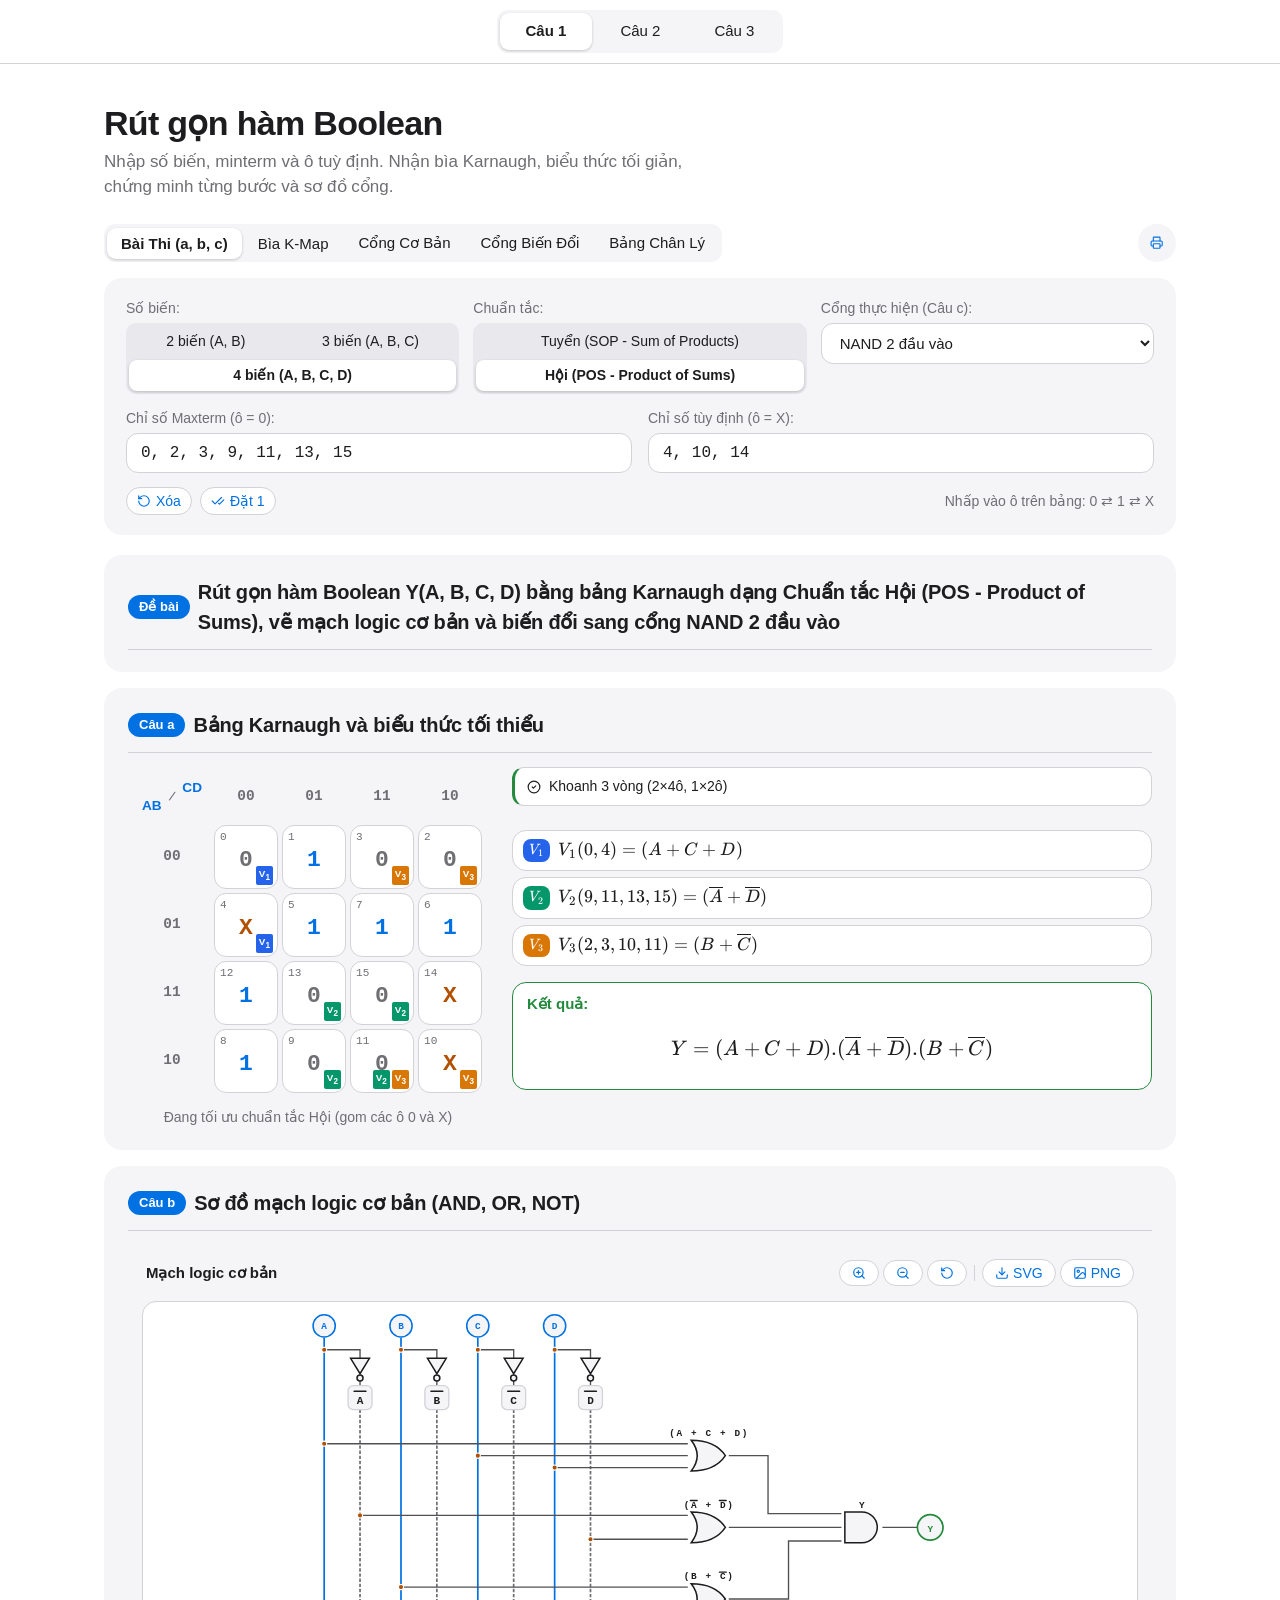
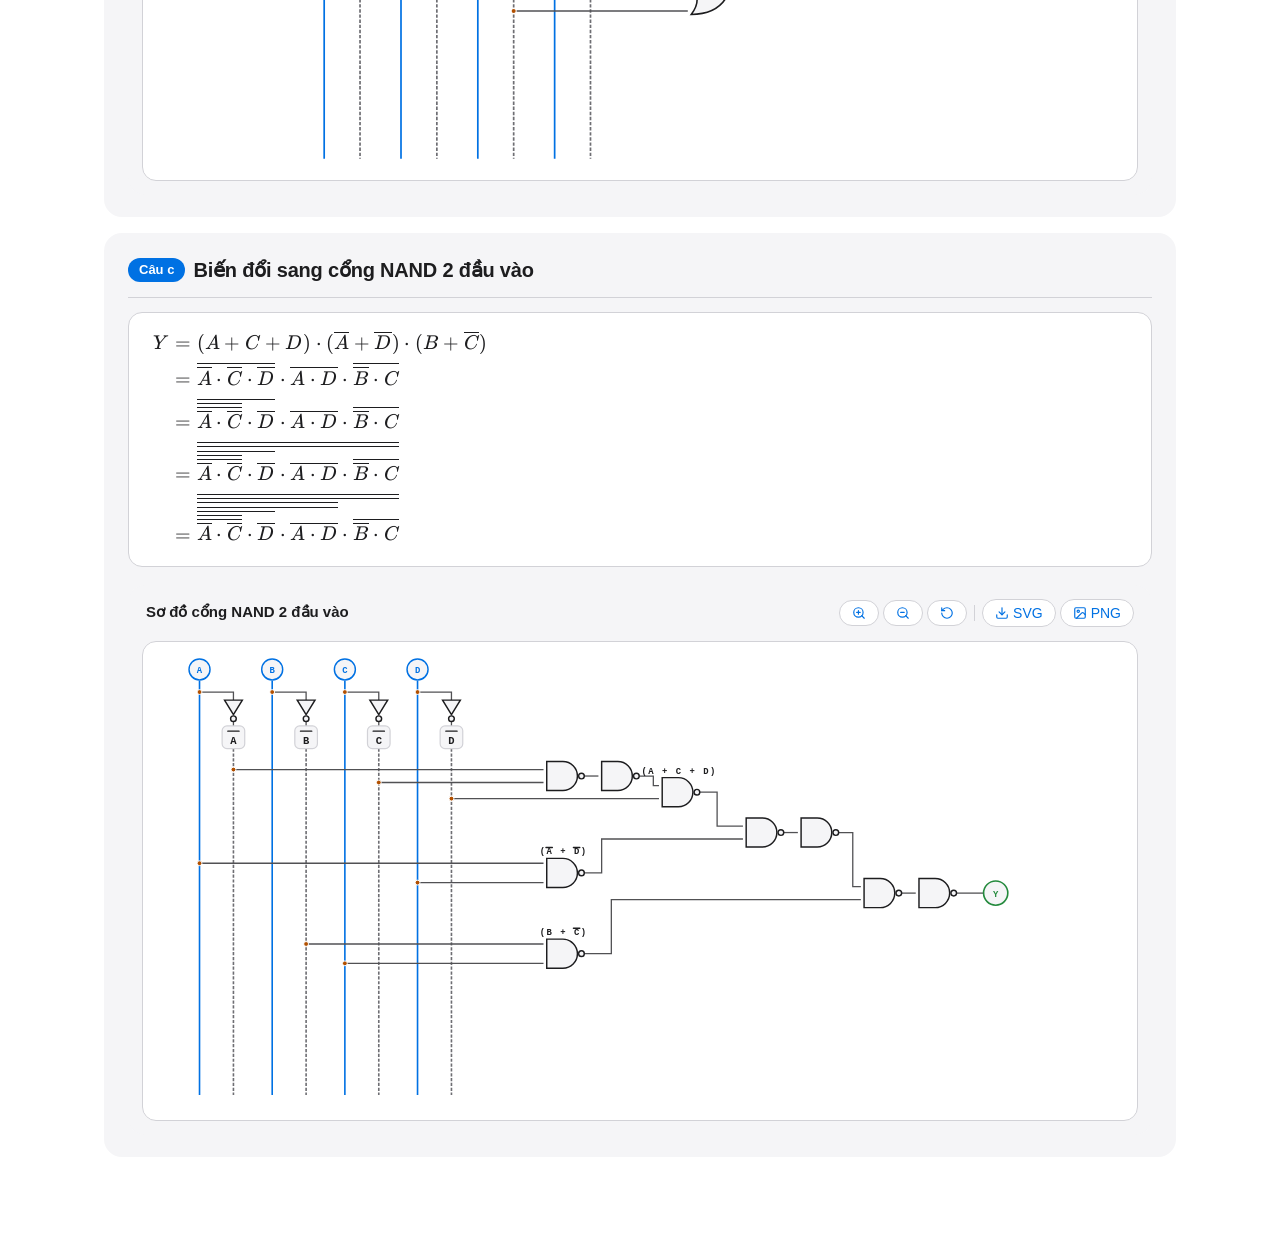
==== index.html @ 75fdb59c "Add files via upload" ====
<!DOCTYPE html>
<html lang="vi">
<head>
<meta charset="UTF-8">
<meta name="viewport" content="width=device-width, initial-scale=1, viewport-fit=cover">
<meta name="theme-color" content="#ffffff" media="(prefers-color-scheme: light)">
<meta name="theme-color" content="#000000" media="(prefers-color-scheme: dark)">
<meta name="apple-mobile-web-app-capable" content="yes">
<meta name="mobile-web-app-capable" content="yes">
<meta name="apple-mobile-web-app-status-bar-style" content="default">
<meta name="format-detection" content="telephone=no">
<title>Kỹ thuật điện tử số</title>
<link rel="icon" type="image/svg+xml" href="data:image/svg+xml,%3Csvg xmlns='http://www.w3.org/2000/svg' viewBox='0 0 32 32'%3E%3Crect width='32' height='32' fill='%23fff'/%3E%3C/svg%3E">
<link rel="icon" type="image/png" sizes="180x180" href="[data-uri]">
<link rel="apple-touch-icon" href="[data-uri]">
<style>
:root{--bg:#fff;--bg2:#f5f5f7;--fg:#1d1d1f;--mute:#6e6e73;--line:#d2d2d7;--acc:#0071e3;color-scheme:light dark}
@media(prefers-color-scheme:dark){:root{--bg:#000;--bg2:#1c1c1e;--fg:#f5f5f7;--mute:#98989d;--line:#38383a;--acc:#2997ff}}
*{box-sizing:border-box}
html{-webkit-text-size-adjust:100%}
body{margin:0;background:var(--bg);color:var(--fg);font:16px/1.5 -apple-system,BlinkMacSystemFont,"SF Pro Text","Segoe UI",Roboto,sans-serif;-webkit-font-smoothing:antialiased}
.bar{position:sticky;top:0;z-index:10;padding:calc(10px + env(safe-area-inset-top)) 16px 10px;display:flex;justify-content:center;background:color-mix(in srgb,var(--bg) 80%,transparent);-webkit-backdrop-filter:saturate(180%) blur(20px);backdrop-filter:saturate(180%) blur(20px);border-bottom:1px solid var(--line)}
.seg{display:inline-flex;background:var(--bg2);border-radius:11px;padding:3px;gap:2px}
.seg button{border:0;background:none;color:var(--fg);font:inherit;font-size:15px;padding:7px 26px;border-radius:9px;cursor:pointer;touch-action:manipulation}
.seg button[aria-selected=true]{background:var(--bg);box-shadow:0 1px 3px rgba(0,0,0,.2);font-weight:600}
button:focus-visible{outline:2px solid var(--acc);outline-offset:2px}
.page{max-width:1120px;margin:0 auto;padding:0 24px calc(40px + env(safe-area-inset-bottom))}
.head{padding:40px 0 20px}
h1{font-size:34px;line-height:1.15;letter-spacing:-.02em;margin:0 0 6px}
.sub{color:var(--mute);margin:0;font-size:17px;max-width:62ch}
iframe{display:block;width:100%;height:600px;border:0;background:transparent}
iframe[hidden],[hidden]{display:none}
.load{color:var(--mute);padding:24px 0}
@media(max-width:560px){.bar{padding-left:12px;padding-right:12px}.seg{width:100%}.seg button{flex:1;padding:10px 6px;min-height:44px}.page{padding:0 16px calc(32px + env(safe-area-inset-bottom))}.head{padding:28px 0 12px}h1{font-size:28px}.sub{font-size:16px}}
@media print{.bar,.head{display:none}.page{padding:0;max-width:none}}
*{-webkit-tap-highlight-color:transparent}
.seg .k{display:none}
@media(max-width:640px){
.bar{position:fixed;top:auto;bottom:0;left:0;right:0;z-index:20;padding:8px 10px calc(8px + env(safe-area-inset-bottom));border-bottom:0;border-top:1px solid var(--line);background:var(--bg);background:color-mix(in srgb,var(--bg) 92%,transparent)}
.seg{display:grid;grid-template-columns:repeat(3,1fr);gap:6px;padding:0;background:none;border-radius:0;width:100%}
.seg button{display:flex;flex-direction:column;align-items:center;justify-content:center;min-height:54px;padding:6px 4px;border-radius:12px;background:var(--bg2);box-shadow:none;color:var(--fg);line-height:1.2;font-weight:400}
.seg .n{font-size:16px;font-weight:700}
.seg .k{display:block;margin-top:2px;font-size:11.5px;color:var(--mute)}
.seg button[aria-selected=true]{background:var(--acc);color:#fff;box-shadow:none}
.seg button[aria-selected=true] .k{color:rgba(255,255,255,.88)}
.page{padding:0 16px calc(100px + env(safe-area-inset-bottom))}
.head{padding:calc(env(safe-area-inset-top) + 20px) 0 12px}
h1{font-size:30px;font-weight:700;letter-spacing:-.025em}
.sub{font-size:15px;line-height:1.45}
}
</style>
</head>
<body>
<header class="bar"><nav class="seg" id="tabs" role="tablist" aria-label="Chọn câu"></nav></header>
<div class="page">
  <div class="head"><h1 id="ttl"></h1><p class="sub" id="sub"></p></div>
  <p class="load" id="ld" role="status" hidden>Đang tải…</p>
  <iframe id="fa" title="Câu 1 và câu 2" hidden></iframe>
  <iframe id="fb" title="Câu 3" hidden></iframe>
</div>
<script id="da" type="application/json">"\u003c!doctype html>\n\u003chtml lang=\"vi\">\n  \u003chead>\n    \u003cmeta charset=\"UTF-8\" />\n    \u003cmeta name=\"viewport\" content=\"width=device-width, initial-scale=1.0\" />\n    \u003ctitle>Hghktdts - Kỹ Thuật Điện Tử Số\u003c/title>\n    \u003cmeta name=\"description\" content=\"Giải bảng Karnaugh, rút gọn hàm Boolean, thiết kế mạch tổ hợp.\" />\n    \u003clink rel=\"icon\" type=\"image/svg+xml\" href=\"data:image/svg+xml,%3Csvg xmlns='http://www.w3.org/2000/svg' viewBox='0 0 32 32'%3E%3Crect width='32' height='32' fill='%23fff'/%3E%3C/svg%3E\">\n    \u003cstyle>@font-face{font-display:block;font-family:KaTeX_AMS;font-style:normal;font-weight:400;src:url([data-uri]) format(\"woff2\")}@font-face{font-display:block;font-family:KaTeX_Caligraphic;font-style:normal;font-weight:700;src:url([data-uri]) format(\"woff2\")}@font-face{font-display:block;font-family:KaTeX_Caligraphic;font-style:normal;font-weight:400;src:url([data-uri]) format(\"woff2\")}@font-face{font-display:block;font-family:KaTeX_Fraktur;font-style:normal;font-weight:700;src:url([data-uri]) format(\"woff2\")}@font-face{font-display:block;font-family:KaTeX_Fraktur;font-style:normal;font-weight:400;src:url([data-uri]) format(\"woff2\")}@font-face{font-display:block;font-family:KaTeX_Main;font-style:normal;font-weight:700;src:url([data-uri]) format(\"woff2\")}@font-face{font-display:block;font-family:KaTeX_Main;font-style:italic;font-weight:700;src:url([data-uri]) format(\"woff2\")}@font-face{font-display:block;font-family:KaTeX_Main;font-style:italic;font-weight:400;src:url([data-uri]) format(\"woff2\")}@font-face{font-display:block;font-family:KaTeX_Main;font-style:normal;font-weight:400;src:url([data-uri]) format(\"woff2\")}@font-face{font-display:block;font-family:KaTeX_Math;font-style:italic;font-weight:700;src:url([data-uri]) format(\"woff2\")}@font-face{font-display:block;font-family:KaTeX_Math;font-style:italic;font-weight:400;src:url([data-uri]) format(\"woff2\")}@font-face{font-display:block;font-family:KaTeX_SansSerif;font-style:normal;font-weight:700;src:url([data-uri]) format(\"woff2\")}@font-face{font-display:block;font-family:KaTeX_SansSerif;font-style:italic;font-weight:400;src:url([data-uri]) format(\"woff2\")}@font-face{font-display:block;font-family:KaTeX_SansSerif;font-style:normal;font-weight:400;src:url([data-uri]) format(\"woff2\")}@font-face{font-display:block;font-family:KaTeX_Script;font-style:normal;font-weight:400;src:url([data-uri]) format(\"woff2\")}@font-face{font-display:block;font-family:KaTeX_Size1;font-style:normal;font-weight:400;src:url([data-uri]) format(\"woff2\")}@font-face{font-display:block;font-family:KaTeX_Size2;font-style:normal;font-weight:400;src:url([data-uri]) format(\"woff2\")}@font-face{font-display:block;font-family:KaTeX_Size3;font-style:normal;font-weight:400;src:url([data-uri]) format(\"woff2\")}@font-face{font-display:block;font-family:KaTeX_Size4;font-style:normal;font-weight:400;src:url([data-uri]) format(\"woff2\")}@font-face{font-display:block;font-family:KaTeX_Typewriter;font-style:normal;font-weight:400;src:url([data-uri]) format(\"woff2\")}.katex{font: 1.21em KaTeX_Main,Times New Roman,serif;line-height:1.2;position:relative;text-indent:0;text-rendering:auto}.katex *{-ms-high-contrast-adjust:none!important;border-color:currentColor}.katex .katex-version:after{content:\"0.16.47\"}.katex .katex-mathml{border:0;-webkit-clip-path:inset(50%);clip-path:inset(50%);height:1px;overflow:hidden;padding:0;position:absolute;width:1px}.katex .katex-html>.newline{display:block}.katex .base{position:relative;white-space:nowrap;width:-webkit-min-content;width:-moz-min-content;width:min-content}.katex .base,.katex .strut{display:inline-block}.katex .textbf{font-weight:700}.katex .textit{font-style:italic}.katex .textrm{font-family:KaTeX_Main}.katex .textsf{font-family:KaTeX_SansSerif}.katex .texttt{font-family:KaTeX_Typewriter}.katex .mathnormal{font-family:KaTeX_Math;font-style:italic}.katex .mathit{font-family:KaTeX_Main;font-style:italic}.katex .mathrm{font-style:normal}.katex .mathbf{font-family:KaTeX_Main;font-weight:700}.katex .boldsymbol{font-family:KaTeX_Math;font-style:italic;font-weight:700}.katex .amsrm,.katex .mathbb,.katex .textbb{font-family:KaTeX_AMS}.katex .mathcal{font-family:KaTeX_Caligraphic}.katex .mathfrak,.katex .textfrak{font-family:KaTeX_Fraktur}.katex .mathboldfrak,.katex .textboldfrak{font-family:KaTeX_Fraktur;font-weight:700}.katex .mathtt{font-family:KaTeX_Typewriter}.katex .mathscr,.katex .textscr{font-family:KaTeX_Script}.katex .mathsf,.katex .textsf{font-family:KaTeX_SansSerif}.katex .mathboldsf,.katex .textboldsf{font-family:KaTeX_SansSerif;font-weight:700}.katex .mathitsf,.katex .mathsfit,.katex .textitsf{font-family:KaTeX_SansSerif;font-style:italic}.katex .mainrm{font-family:KaTeX_Main;font-style:normal}.katex .vlist-t{border-collapse:collapse;display:inline-table;table-layout:fixed}.katex .vlist-r{display:table-row}.katex .vlist{display:table-cell;position:relative;vertical-align:bottom}.katex .vlist>span{display:block;height:0;position:relative}.katex .vlist>span>span{display:inline-block}.katex .vlist>span>.pstrut{overflow:hidden;width:0}.katex .vlist-t2{margin-right:-2px}.katex .vlist-s{display:table-cell;font-size:1px;min-width:2px;vertical-align:bottom;width:2px}.katex .vbox{align-items:baseline;display:inline-flex;flex-direction:column}.katex .hbox{width:100%}.katex .hbox,.katex .thinbox{display:inline-flex;flex-direction:row}.katex .thinbox{max-width:0;width:0}.katex .msupsub{text-align:left}.katex .mfrac>span>span{text-align:center}.katex .mfrac .frac-line{border-bottom-style:solid;display:inline-block;width:100%}.katex .hdashline,.katex .hline,.katex .mfrac .frac-line,.katex .overline .overline-line,.katex .rule,.katex .underline .underline-line{min-height:1px}.katex .mspace{display:inline-block}.katex .smash{display:inline;line-height:0}.katex .clap,.katex .llap,.katex .rlap{position:relative;width:0}.katex .clap>.inner,.katex .llap>.inner,.katex .rlap>.inner{position:absolute}.katex .clap>.fix,.katex .llap>.fix,.katex .rlap>.fix{display:inline-block}.katex .llap>.inner{right:0}.katex .clap>.inner,.katex .rlap>.inner{left:0}.katex .clap>.inner>span{margin-left:-50%;margin-right:50%}.katex .rule{border:0 solid;display:inline-block;position:relative}.katex .hline,.katex .overline .overline-line,.katex .underline .underline-line{border-bottom-style:solid;display:inline-block;width:100%}.katex .hdashline{border-bottom-style:dashed;display:inline-block;width:100%}.katex .sqrt>.root{margin-left:.2777777778em;margin-right:-.5555555556em}.katex .fontsize-ensurer.reset-size1.size1,.katex .sizing.reset-size1.size1{font-size:1em}.katex .fontsize-ensurer.reset-size1.size2,.katex .sizing.reset-size1.size2{font-size:1.2em}.katex .fontsize-ensurer.reset-size1.size3,.katex .sizing.reset-size1.size3{font-size:1.4em}.katex .fontsize-ensurer.reset-size1.size4,.katex .sizing.reset-size1.size4{font-size:1.6em}.katex .fontsize-ensurer.reset-size1.size5,.katex .sizing.reset-size1.size5{font-size:1.8em}.katex .fontsize-ensurer.reset-size1.size6,.katex .sizing.reset-size1.size6{font-size:2em}.katex .fontsize-ensurer.reset-size1.size7,.katex .sizing.reset-size1.size7{font-size:2.4em}.katex .fontsize-ensurer.reset-size1.size8,.katex .sizing.reset-size1.size8{font-size:2.88em}.katex .fontsize-ensurer.reset-size1.size9,.katex .sizing.reset-size1.size9{font-size:3.456em}.katex .fontsize-ensurer.reset-size1.size10,.katex .sizing.reset-size1.size10{font-size:4.148em}.katex .fontsize-ensurer.reset-size1.size11,.katex .sizing.reset-size1.size11{font-size:4.976em}.katex .fontsize-ensurer.reset-size2.size1,.katex .sizing.reset-size2.size1{font-size:.8333333333em}.katex .fontsize-ensurer.reset-size2.size2,.katex .sizing.reset-size2.size2{font-size:1em}.katex .fontsize-ensurer.reset-size2.size3,.katex .sizing.reset-size2.size3{font-size:1.1666666667em}.katex .fontsize-ensurer.reset-size2.size4,.katex .sizing.reset-size2.size4{font-size:1.3333333333em}.katex .fontsize-ensurer.reset-size2.size5,.katex .sizing.reset-size2.size5{font-size:1.5em}.katex .fontsize-ensurer.reset-size2.size6,.katex .sizing.reset-size2.size6{font-size:1.6666666667em}.katex .fontsize-ensurer.reset-size2.size7,.katex .sizing.reset-size2.size7{font-size:2em}.katex .fontsize-ensurer.reset-size2.size8,.katex .sizing.reset-size2.size8{font-size:2.4em}.katex .fontsize-ensurer.reset-size2.size9,.katex .sizing.reset-size2.size9{font-size:2.88em}.katex .fontsize-ensurer.reset-size2.size10,.katex .sizing.reset-size2.size10{font-size:3.4566666667em}.katex .fontsize-ensurer.reset-size2.size11,.katex .sizing.reset-size2.size11{font-size:4.1466666667em}.katex .fontsize-ensurer.reset-size3.size1,.katex .sizing.reset-size3.size1{font-size:.7142857143em}.katex .fontsize-ensurer.reset-size3.size2,.katex .sizing.reset-size3.size2{font-size:.8571428571em}.katex .fontsize-ensurer.reset-size3.size3,.katex .sizing.reset-size3.size3{font-size:1em}.katex .fontsize-ensurer.reset-size3.size4,.katex .sizing.reset-size3.size4{font-size:1.1428571429em}.katex .fontsize-ensurer.reset-size3.size5,.katex .sizing.reset-size3.size5{font-size:1.2857142857em}.katex .fontsize-ensurer.reset-size3.size6,.katex .sizing.reset-size3.size6{font-size:1.4285714286em}.katex .fontsize-ensurer.reset-size3.size7,.katex .sizing.reset-size3.size7{font-size:1.7142857143em}.katex .fontsize-ensurer.reset-size3.size8,.katex .sizing.reset-size3.size8{font-size:2.0571428571em}.katex .fontsize-ensurer.reset-size3.size9,.katex .sizing.reset-size3.size9{font-size:2.4685714286em}.katex .fontsize-ensurer.reset-size3.size10,.katex .sizing.reset-size3.size10{font-size:2.9628571429em}.katex .fontsize-ensurer.reset-size3.size11,.katex .sizing.reset-size3.size11{font-size:3.5542857143em}.katex .fontsize-ensurer.reset-size4.size1,.katex .sizing.reset-size4.size1{font-size:.625em}.katex .fontsize-ensurer.reset-size4.size2,.katex .sizing.reset-size4.size2{font-size:.75em}.katex .fontsize-ensurer.reset-size4.size3,.katex .sizing.reset-size4.size3{font-size:.875em}.katex .fontsize-ensurer.reset-size4.size4,.katex .sizing.reset-size4.size4{font-size:1em}.katex .fontsize-ensurer.reset-size4.size5,.katex .sizing.reset-size4.size5{font-size:1.125em}.katex .fontsize-ensurer.reset-size4.size6,.katex .sizing.reset-size4.size6{font-size:1.25em}.katex .fontsize-ensurer.reset-size4.size7,.katex .sizing.reset-size4.size7{font-size:1.5em}.katex .fontsize-ensurer.reset-size4.size8,.katex .sizing.reset-size4.size8{font-size:1.8em}.katex .fontsize-ensurer.reset-size4.size9,.katex .sizing.reset-size4.size9{font-size:2.16em}.katex .fontsize-ensurer.reset-size4.size10,.katex .sizing.reset-size4.size10{font-size:2.5925em}.katex .fontsize-ensurer.reset-size4.size11,.katex .sizing.reset-size4.size11{font-size:3.11em}.katex .fontsize-ensurer.reset-size5.size1,.katex .sizing.reset-size5.size1{font-size:.5555555556em}.katex .fontsize-ensurer.reset-size5.size2,.katex .sizing.reset-size5.size2{font-size:.6666666667em}.katex .fontsize-ensurer.reset-size5.size3,.katex .sizing.reset-size5.size3{font-size:.7777777778em}.katex .fontsize-ensurer.reset-size5.size4,.katex .sizing.reset-size5.size4{font-size:.8888888889em}.katex .fontsize-ensurer.reset-size5.size5,.katex .sizing.reset-size5.size5{font-size:1em}.katex .fontsize-ensurer.reset-size5.size6,.katex .sizing.reset-size5.size6{font-size:1.1111111111em}.katex .fontsize-ensurer.reset-size5.size7,.katex .sizing.reset-size5.size7{font-size:1.3333333333em}.katex .fontsize-ensurer.reset-size5.size8,.katex .sizing.reset-size5.size8{font-size:1.6em}.katex .fontsize-ensurer.reset-size5.size9,.katex .sizing.reset-size5.size9{font-size:1.92em}.katex .fontsize-ensurer.reset-size5.size10,.katex .sizing.reset-size5.size10{font-size:2.3044444444em}.katex .fontsize-ensurer.reset-size5.size11,.katex .sizing.reset-size5.size11{font-size:2.7644444444em}.katex .fontsize-ensurer.reset-size6.size1,.katex .sizing.reset-size6.size1{font-size:.5em}.katex .fontsize-ensurer.reset-size6.size2,.katex .sizing.reset-size6.size2{font-size:.6em}.katex .fontsize-ensurer.reset-size6.size3,.katex .sizing.reset-size6.size3{font-size:.7em}.katex .fontsize-ensurer.reset-size6.size4,.katex .sizing.reset-size6.size4{font-size:.8em}.katex .fontsize-ensurer.reset-size6.size5,.katex .sizing.reset-size6.size5{font-size:.9em}.katex .fontsize-ensurer.reset-size6.size6,.katex .sizing.reset-size6.size6{font-size:1em}.katex .fontsize-ensurer.reset-size6.size7,.katex .sizing.reset-size6.size7{font-size:1.2em}.katex .fontsize-ensurer.reset-size6.size8,.katex .sizing.reset-size6.size8{font-size:1.44em}.katex .fontsize-ensurer.reset-size6.size9,.katex .sizing.reset-size6.size9{font-size:1.728em}.katex .fontsize-ensurer.reset-size6.size10,.katex .sizing.reset-size6.size10{font-size:2.074em}.katex .fontsize-ensurer.reset-size6.size11,.katex .sizing.reset-size6.size11{font-size:2.488em}.katex .fontsize-ensurer.reset-size7.size1,.katex .sizing.reset-size7.size1{font-size:.4166666667em}.katex .fontsize-ensurer.reset-size7.size2,.katex .sizing.reset-size7.size2{font-size:.5em}.katex .fontsize-ensurer.reset-size7.size3,.katex .sizing.reset-size7.size3{font-size:.5833333333em}.katex .fontsize-ensurer.reset-size7.size4,.katex .sizing.reset-size7.size4{font-size:.6666666667em}.katex .fontsize-ensurer.reset-size7.size5,.katex .sizing.reset-size7.size5{font-size:.75em}.katex .fontsize-ensurer.reset-size7.size6,.katex .sizing.reset-size7.size6{font-size:.8333333333em}.katex .fontsize-ensurer.reset-size7.size7,.katex .sizing.reset-size7.size7{font-size:1em}.katex .fontsize-ensurer.reset-size7.size8,.katex .sizing.reset-size7.size8{font-size:1.2em}.katex .fontsize-ensurer.reset-size7.size9,.katex .sizing.reset-size7.size9{font-size:1.44em}.katex .fontsize-ensurer.reset-size7.size10,.katex .sizing.reset-size7.size10{font-size:1.7283333333em}.katex .fontsize-ensurer.reset-size7.size11,.katex .sizing.reset-size7.size11{font-size:2.0733333333em}.katex .fontsize-ensurer.reset-size8.size1,.katex .sizing.reset-size8.size1{font-size:.3472222222em}.katex .fontsize-ensurer.reset-size8.size2,.katex .sizing.reset-size8.size2{font-size:.4166666667em}.katex .fontsize-ensurer.reset-size8.size3,.katex .sizing.reset-size8.size3{font-size:.4861111111em}.katex .fontsize-ensurer.reset-size8.size4,.katex .sizing.reset-size8.size4{font-size:.5555555556em}.katex .fontsize-ensurer.reset-size8.size5,.katex .sizing.reset-size8.size5{font-size:.625em}.katex .fontsize-ensurer.reset-size8.size6,.katex .sizing.reset-size8.size6{font-size:.6944444444em}.katex .fontsize-ensurer.reset-size8.size7,.katex .sizing.reset-size8.size7{font-size:.8333333333em}.katex .fontsize-ensurer.reset-size8.size8,.katex .sizing.reset-size8.size8{font-size:1em}.katex .fontsize-ensurer.reset-size8.size9,.katex .sizing.reset-size8.size9{font-size:1.2em}.katex .fontsize-ensurer.reset-size8.size10,.katex .sizing.reset-size8.size10{font-size:1.4402777778em}.katex .fontsize-ensurer.reset-size8.size11,.katex .sizing.reset-size8.size11{font-size:1.7277777778em}.katex .fontsize-ensurer.reset-size9.size1,.katex .sizing.reset-size9.size1{font-size:.2893518519em}.katex .fontsize-ensurer.reset-size9.size2,.katex .sizing.reset-size9.size2{font-size:.3472222222em}.katex .fontsize-ensurer.reset-size9.size3,.katex .sizing.reset-size9.size3{font-size:.4050925926em}.katex .fontsize-ensurer.reset-size9.size4,.katex .sizing.reset-size9.size4{font-size:.462962963em}.katex .fontsize-ensurer.reset-size9.size5,.katex .sizing.reset-size9.size5{font-size:.5208333333em}.katex .fontsize-ensurer.reset-size9.size6,.katex .sizing.reset-size9.size6{font-size:.5787037037em}.katex .fontsize-ensurer.reset-size9.size7,.katex .sizing.reset-size9.size7{font-size:.6944444444em}.katex .fontsize-ensurer.reset-size9.size8,.katex .sizing.reset-size9.size8{font-size:.8333333333em}.katex .fontsize-ensurer.reset-size9.size9,.katex .sizing.reset-size9.size9{font-size:1em}.katex .fontsize-ensurer.reset-size9.size10,.katex .sizing.reset-size9.size10{font-size:1.2002314815em}.katex .fontsize-ensurer.reset-size9.size11,.katex .sizing.reset-size9.size11{font-size:1.4398148148em}.katex .fontsize-ensurer.reset-size10.size1,.katex .sizing.reset-size10.size1{font-size:.2410800386em}.katex .fontsize-ensurer.reset-size10.size2,.katex .sizing.reset-size10.size2{font-size:.2892960463em}.katex .fontsize-ensurer.reset-size10.size3,.katex .sizing.reset-size10.size3{font-size:.337512054em}.katex .fontsize-ensurer.reset-size10.size4,.katex .sizing.reset-size10.size4{font-size:.3857280617em}.katex .fontsize-ensurer.reset-size10.size5,.katex .sizing.reset-size10.size5{font-size:.4339440694em}.katex .fontsize-ensurer.reset-size10.size6,.katex .sizing.reset-size10.size6{font-size:.4821600771em}.katex .fontsize-ensurer.reset-size10.size7,.katex .sizing.reset-size10.size7{font-size:.5785920926em}.katex .fontsize-ensurer.reset-size10.size8,.katex .sizing.reset-size10.size8{font-size:.6943105111em}.katex .fontsize-ensurer.reset-size10.size9,.katex .sizing.reset-size10.size9{font-size:.8331726133em}.katex .fontsize-ensurer.reset-size10.size10,.katex .sizing.reset-size10.size10{font-size:1em}.katex .fontsize-ensurer.reset-size10.size11,.katex .sizing.reset-size10.size11{font-size:1.1996142719em}.katex .fontsize-ensurer.reset-size11.size1,.katex .sizing.reset-size11.size1{font-size:.2009646302em}.katex .fontsize-ensurer.reset-size11.size2,.katex .sizing.reset-size11.size2{font-size:.2411575563em}.katex .fontsize-ensurer.reset-size11.size3,.katex .sizing.reset-size11.size3{font-size:.2813504823em}.katex .fontsize-ensurer.reset-size11.size4,.katex .sizing.reset-size11.size4{font-size:.3215434084em}.katex .fontsize-ensurer.reset-size11.size5,.katex .sizing.reset-size11.size5{font-size:.3617363344em}.katex .fontsize-ensurer.reset-size11.size6,.katex .sizing.reset-size11.size6{font-size:.4019292605em}.katex .fontsize-ensurer.reset-size11.size7,.katex .sizing.reset-size11.size7{font-size:.4823151125em}.katex .fontsize-ensurer.reset-size11.size8,.katex .sizing.reset-size11.size8{font-size:.578778135em}.katex .fontsize-ensurer.reset-size11.size9,.katex .sizing.reset-size11.size9{font-size:.6945337621em}.katex .fontsize-ensurer.reset-size11.size10,.katex .sizing.reset-size11.size10{font-size:.8336012862em}.katex .fontsize-ensurer.reset-size11.size11,.katex .sizing.reset-size11.size11{font-size:1em}.katex .delimsizing.size1{font-family:KaTeX_Size1}.katex .delimsizing.size2{font-family:KaTeX_Size2}.katex .delimsizing.size3{font-family:KaTeX_Size3}.katex .delimsizing.size4{font-family:KaTeX_Size4}.katex .delimsizing.mult .delim-size1>span{font-family:KaTeX_Size1}.katex .delimsizing.mult .delim-size4>span{font-family:KaTeX_Size4}.katex .nulldelimiter{display:inline-block;width:.12em}.katex .delimcenter,.katex .op-symbol{position:relative}.katex .op-symbol.small-op{font-family:KaTeX_Size1}.katex .op-symbol.large-op{font-family:KaTeX_Size2}.katex .accent>.vlist-t,.katex .op-limits>.vlist-t{text-align:center}.katex .accent .accent-body{position:relative}.katex .accent .accent-body:not(.accent-full){width:0}.katex .overlay{display:block}.katex .mtable .vertical-separator{display:inline-block;min-width:1px}.katex .mtable .arraycolsep{display:inline-block}.katex .mtable .col-align-c>.vlist-t{text-align:center}.katex .mtable .col-align-l>.vlist-t{text-align:left}.katex .mtable .col-align-r>.vlist-t{text-align:right}.katex .svg-align{text-align:left}.katex svg{fill:currentColor;stroke:currentColor;display:block;height:inherit;position:absolute;width:100%}.katex svg path{stroke:none}.katex svg{fill-rule:nonzero;fill-opacity:1;stroke-width:1;stroke-linecap:butt;stroke-linejoin:miter;stroke-miterlimit:4;stroke-dasharray:none;stroke-dashoffset:0;stroke-opacity:1}.katex img{border-style:none;max-height:none;max-width:none;min-height:0;min-width:0}.katex .stretchy{display:block;overflow:hidden;position:relative;width:100%}.katex .stretchy:after,.katex .stretchy:before{content:\"\"}.katex .hide-tail{overflow:hidden;position:relative;width:100%}.katex .halfarrow-left{left:0;overflow:hidden;position:absolute;width:50.2%}.katex .halfarrow-right{overflow:hidden;position:absolute;right:0;width:50.2%}.katex .brace-left{left:0;overflow:hidden;position:absolute;width:25.1%}.katex .brace-center{left:25%;overflow:hidden;position:absolute;width:50%}.katex .brace-right{overflow:hidden;position:absolute;right:0;width:25.1%}.katex .x-arrow-pad{padding:0 .5em}.katex .cd-arrow-pad{padding:0 .55556em 0 .27778em}.katex .mover,.katex .munder,.katex .x-arrow{text-align:center}.katex .boxpad{padding:0 .3em}.katex .fbox,.katex .fcolorbox{border:.04em solid;box-sizing:border-box}.katex .cancel-pad{padding:0 .2em}.katex .cancel-lap{margin-left:-.2em;margin-right:-.2em}.katex .sout{border-bottom-style:solid;border-bottom-width:.08em}.katex .angl{border-right:.049em solid;border-top:.049em solid;box-sizing:border-box;margin-right:.03889em}.katex .anglpad{padding:0 .03889em}.katex .eqn-num:before{content:\"(\" counter(katexEqnNo) \")\";counter-increment:katexEqnNo}.katex .mml-eqn-num:before{content:\"(\" counter(mmlEqnNo) \")\";counter-increment:mmlEqnNo}.katex .mtr-glue{width:50%}.katex .cd-vert-arrow{display:inline-block;position:relative}.katex .cd-label-left{display:inline-block;position:absolute;right:calc(50% + .3em);text-align:left}.katex .cd-label-right{display:inline-block;left:calc(50% + .3em);position:absolute;text-align:right}.katex-display{display:block;margin:1em 0;text-align:center}.katex-display>.katex{display:block;text-align:center;white-space:nowrap}.katex-display>.katex>.katex-html{display:block;position:relative}.katex-display>.katex>.katex-html>.tag{position:absolute;right:0}.katex-display.leqno>.katex>.katex-html>.tag{left:0;right:auto}.katex-display.fleqn>.katex{padding-left:2em;text-align:left}body{counter-reset:katexEqnNo mmlEqnNo}:root{--font-main: \"Plus Jakarta Sans\", system-ui, -apple-system, sans-serif;--font-mono: \"JetBrains Mono\", monospace;--bg-primary: #f8fafc;--bg-secondary: #ffffff;--bg-card: #ffffff;--bg-card-hover: #f1f5f9;--bg-input: #f8fafc;--border-color: #e2e8f0;--border-strong: #cbd5e1;--border-focus: #2563eb;--text-primary: #0f172a;--text-secondary: #475569;--text-muted: #64748b;--accent-primary: #2563eb;--accent-primary-hover: #1d4ed8;--accent-secondary: #0284c7;--accent-success: #059669;--accent-warning: #d97706;--accent-danger: #dc2626;--radius-sm: 4px;--radius-md: 6px;--radius-lg: 8px;--shadow-sm: 0 1px 2px 0 rgba(0, 0, 0, .05);--shadow-md: 0 2px 4px -1px rgba(0, 0, 0, .06)}html.dark{--bg-primary: #12141a;--bg-secondary: #1a1d24;--bg-card: #1a1d24;--bg-card-hover: #222631;--bg-input: #12141a;--border-color: #2e3442;--border-strong: #3e4659;--border-focus: #3b82f6;--text-primary: #f1f5f9;--text-secondary: #94a3b8;--text-muted: #64748b;--accent-primary: #3b82f6;--accent-primary-hover: #2563eb;--accent-secondary: #38bdf8;--accent-success: #10b981;--accent-warning: #f59e0b}*{box-sizing:border-box;margin:0;padding:0}body{font-family:var(--font-main);background-color:var(--bg-primary);color:var(--text-primary);line-height:1.5;min-height:100vh;-webkit-font-smoothing:antialiased}button,input,select{font-family:inherit}button{cursor:pointer;border:none;outline:none;background:none}code,pre,.mono{font-family:var(--font-mono)}::-webkit-scrollbar{width:6px;height:6px}::-webkit-scrollbar-track{background:var(--bg-primary)}::-webkit-scrollbar-thumb{background:var(--border-strong);border-radius:var(--radius-sm)}::-webkit-scrollbar-thumb:hover{background:var(--text-muted)}@media print{body{background-color:#fff!important;color:#000!important}.no-print{display:none!important}.exam-report-container{padding:0!important;max-width:100%!important}.exam-section-card{page-break-inside:avoid;box-shadow:none!important;border:1px solid #cbd5e1!important;background:#fff!important;color:#000!important;margin-bottom:24px!important}.kmap-cell{border:1px solid #64748b!important;color:#000!important}.bus-wire{stroke:#334155!important}.signal-wire{stroke:#0f172a!important}.gate-shape{stroke:#0f172a!important;fill:none!important}.gate-bubble{stroke:#0f172a!important;fill:#fff!important}}.app-layout{min-height:100vh;display:flex;flex-direction:column;width:100%}.main-content{flex:1;width:100%;max-width:none;margin:0;padding:12px 18px 48px;display:flex;flex-direction:column;gap:14px}.navbar-container{width:100%;background-color:var(--bg-secondary);border-bottom:1px solid var(--border-color);position:sticky;top:0;z-index:50}.navbar-content{width:100%;max-width:none;padding:8px 18px;display:flex;align-items:center;justify-content:space-between;gap:12px;flex-wrap:nowrap}.brand-group{display:flex;align-items:center;gap:8px;white-space:nowrap}.brand-title{font-size:1.1rem;font-weight:700;color:var(--text-primary);letter-spacing:-.02em}.nav-tabs-wrapper{display:flex;align-items:center;gap:4px;background-color:var(--bg-primary);padding:3px;border-radius:var(--radius-md);border:1px solid var(--border-color);flex-wrap:nowrap;overflow-x:auto}.nav-tab-btn{padding:5px 12px;border-radius:var(--radius-sm);font-size:.8rem;font-weight:500;color:var(--text-secondary);white-space:nowrap;transition:all .15s ease}.nav-tab-btn:hover{color:var(--text-primary)}.nav-tab-btn.active{background-color:var(--bg-secondary);color:var(--accent-primary);font-weight:600;box-shadow:var(--shadow-sm)}.nav-right-actions{display:flex;align-items:center;gap:6px;white-space:nowrap}.action-icon-btn{width:32px;height:32px;border-radius:var(--radius-sm);display:flex;align-items:center;justify-content:center;color:var(--text-secondary);background-color:var(--bg-secondary);border:1px solid var(--border-color);transition:all .15s ease}.action-icon-btn:hover{color:var(--text-primary);border-color:var(--border-strong)}.input-panel-card{width:100%;background-color:var(--bg-card);border:1px solid var(--border-color);border-radius:var(--radius-lg);padding:16px 20px;display:flex;flex-direction:column;gap:14px;box-shadow:var(--shadow-sm)}.panel-config-row{display:grid;grid-template-columns:repeat(auto-fit,minmax(240px,1fr));gap:14px}.config-item{display:flex;flex-direction:column;gap:4px}.config-label{font-size:.78rem;font-weight:600;color:var(--text-secondary)}.segmented-control{display:flex;background-color:var(--bg-primary);padding:3px;border-radius:var(--radius-md);border:1px solid var(--border-color);gap:2px}.segmented-btn{flex:1;padding:5px 10px;font-size:.78rem;font-weight:500;color:var(--text-secondary);border-radius:var(--radius-sm);transition:all .15s ease;text-align:center;white-space:nowrap;display:inline-flex;align-items:center;justify-content:center;line-height:1.25}.segmented-btn:hover{color:var(--text-primary)}.segmented-btn.active{background-color:var(--bg-secondary);color:var(--accent-primary);font-weight:600;box-shadow:var(--shadow-sm)}.config-select{padding:6px 10px;background-color:var(--bg-primary);border:1px solid var(--border-color);color:var(--text-primary);border-radius:var(--radius-md);font-size:.8rem;font-weight:500;outline:none}.config-select:focus{border-color:var(--border-focus)}.input-modes-tabs{display:flex;gap:6px;border-bottom:1px solid var(--border-color);padding-bottom:6px}.mode-tab{padding:5px 12px;font-size:.78rem;font-weight:500;color:var(--text-secondary);border-radius:var(--radius-sm);transition:all .15s ease}.mode-tab:hover{color:var(--text-primary)}.mode-tab.active{background-color:var(--bg-input);color:var(--accent-primary);font-weight:600;border:1px solid var(--border-color)}.input-fields-container{display:flex;flex-direction:column;gap:10px}.grid-two-cols{display:grid;grid-template-columns:1fr 1fr;gap:16px}@media(max-width:768px){.grid-two-cols{grid-template-columns:1fr}}.input-field-group{display:flex;flex-direction:column;gap:4px}.field-label{font-size:.76rem;font-weight:600;color:var(--text-secondary)}.text-input{width:100%;padding:8px 12px;background-color:var(--bg-input);border:1px solid var(--border-color);color:var(--text-primary);border-radius:var(--radius-md);font-size:.85rem;font-family:var(--font-mono);outline:none}.text-input:focus{border-color:var(--border-focus)}.field-hint{font-size:.72rem;color:var(--text-muted)}.manual-mode-hint{display:flex;align-items:center;justify-content:space-between;gap:12px;padding:8px 12px;border-radius:var(--radius-md);background-color:var(--bg-input);border:1px solid var(--border-color);font-size:.78rem;color:var(--text-secondary)}.input-method-section{display:flex;flex-direction:column;gap:10px}.input-actions-bar{display:flex;align-items:center;justify-content:space-between;gap:12px;flex-wrap:wrap;padding-top:4px}.actions-left-group{display:flex;align-items:center;gap:8px}.action-pill-btn{display:inline-flex;align-items:center;gap:5px;padding:5px 10px;border-radius:var(--radius-sm);background-color:var(--bg-primary);border:1px solid var(--border-color);color:var(--text-secondary);font-size:.75rem;font-weight:500;transition:all .15s ease}.action-pill-btn:hover{color:var(--text-primary);border-color:var(--border-strong);background-color:var(--bg-secondary)}.actions-right-hint{font-size:.74rem;color:var(--text-muted)}.btn{display:flex;align-items:center;gap:4px;padding:5px 10px;border-radius:var(--radius-sm);font-size:.75rem;font-weight:500;transition:all .15s ease}.btn-outline{border:1px solid var(--border-color);background-color:var(--bg-secondary);color:var(--text-secondary)}.btn-outline:hover{color:var(--text-primary);border-color:var(--border-strong)}.btn-sm{padding:4px 8px;font-size:.72rem}.kmap-container{display:flex;flex-direction:column;align-items:center;gap:8px;width:100%}.kmap-table-wrapper{overflow-x:auto;padding:2px}.kmap-table{border-collapse:separate;border-spacing:4px}.kmap-corner-header{width:76px;height:48px;background-color:var(--bg-input);border:1px solid var(--border-color);border-radius:var(--radius-md);padding:2px}.kmap-diagonal-header{position:relative;width:100%;height:100%;display:flex;align-items:center;justify-content:center;font-weight:600;font-size:.8rem}.col-var-label{position:absolute;top:3px;right:6px;color:var(--accent-secondary)}.diagonal-slash{color:var(--text-muted);font-weight:300;transform:rotate(20deg)}.row-var-label{position:absolute;bottom:3px;left:6px;color:var(--accent-primary)}.kmap-header-cell{background-color:var(--bg-input);border:1px solid var(--border-color);border-radius:var(--radius-md);color:var(--text-primary);font-family:var(--font-mono);font-size:.85rem;font-weight:600;text-align:center;padding:6px 12px}.kmap-row-header{padding:8px 10px}.kmap-cell{width:64px;height:64px;background-color:var(--bg-card);border:1.5px solid var(--border-color);border-radius:var(--radius-md);position:relative;cursor:pointer;user-select:none;transition:all .15s ease;text-align:center}.kmap-cell:hover{border-color:var(--accent-primary)}.cell-index{position:absolute;top:3px;left:5px;font-size:.65rem;font-family:var(--font-mono);color:var(--text-muted);font-weight:500}.cell-value{font-size:1.35rem;font-weight:700;font-family:var(--font-mono);display:inline-block;margin-top:6px}.cell-one .cell-value{color:var(--accent-primary)}.cell-zero .cell-value{color:var(--text-muted)}.cell-dc .cell-value{color:var(--accent-warning)}.cell-hovered-group{box-shadow:0 0 0 2px var(--accent-warning)!important}.cell-group-tags{position:absolute;bottom:3px;right:4px;display:flex;gap:2px}.cell-tag{font-size:.58rem;font-weight:600;color:#fff;padding:1px 3px;border-radius:2px}.kmap-legend{font-size:.72rem;color:var(--text-muted)}.exam-report-container{display:flex;flex-direction:column;gap:16px;width:100%}.exam-section-card{width:100%;background-color:var(--bg-card);border:1px solid var(--border-color);border-radius:var(--radius-lg);padding:18px 22px;display:flex;flex-direction:column;gap:14px;box-shadow:var(--shadow-sm)}.exam-section-title{display:flex;align-items:center;gap:8px;padding-bottom:8px;border-bottom:1px solid var(--border-color)}.exam-part-label{padding:2px 8px;border-radius:var(--radius-sm);background-color:var(--accent-primary);color:#fff;font-size:.72rem;font-weight:700;text-transform:uppercase;white-space:nowrap;flex-shrink:0;display:inline-flex;align-items:center}.exam-section-title h3{font-size:1rem;font-weight:600;color:var(--text-primary)}.exam-kmap-layout{display:grid;grid-template-columns:auto 1fr;gap:24px;align-items:start}@media(max-width:900px){.exam-kmap-layout{grid-template-columns:1fr}}.exam-subtitle{font-size:.82rem;font-weight:600;color:var(--text-secondary);margin-bottom:8px}.exam-groups-pane{display:flex;flex-direction:column;gap:12px}.exam-groups-list{display:flex;flex-direction:column;gap:6px}.exam-group-row{display:flex;align-items:flex-start;gap:8px;padding:8px 10px;background-color:var(--bg-primary);border:1px solid var(--border-color);border-radius:var(--radius-md);transition:all .15s ease}.exam-group-row:hover,.exam-group-row.active-hover{border-color:var(--border-focus)}.exam-group-pill{padding:2px 6px;border-radius:var(--radius-sm);color:#fff;font-size:.72rem;font-weight:600;font-family:var(--font-mono)}.exam-group-content{flex:1;display:flex;flex-direction:column;gap:2px}.exam-group-formula{font-size:.88rem}.exam-group-note{font-size:.7rem;color:var(--text-muted)}.exam-final-result-box{margin-top:4px;padding:10px 14px;background-color:var(--bg-primary);border:1px solid var(--accent-success);border-radius:var(--radius-md);display:flex;flex-direction:column;gap:4px}.result-label{font-size:.78rem;font-weight:600;color:var(--accent-success)}.result-formula{font-size:1rem}.circuit-viewer-wrapper{width:100%;display:flex;flex-direction:column;gap:8px;background-color:var(--bg-card);border:1px solid var(--border-color);border-radius:var(--radius-lg);overflow:hidden}.circuit-viewer-toolbar{display:flex;align-items:center;justify-content:space-between;padding:8px 14px;background-color:var(--bg-primary);border-bottom:1px solid var(--border-color)}.circuit-title{font-size:.85rem;font-weight:600;color:var(--text-primary)}.circuit-subtitle{font-size:.7rem;color:var(--text-muted)}.circuit-actions{display:flex;align-items:center;gap:4px}.toolbar-btn{display:flex;align-items:center;gap:4px;padding:4px 8px;border-radius:var(--radius-sm);background-color:var(--bg-card);border:1px solid var(--border-color);color:var(--text-secondary);font-size:.72rem;font-weight:500;transition:all .15s ease}.toolbar-btn:hover{color:var(--text-primary);border-color:var(--border-strong)}.toolbar-btn.primary-action{color:var(--accent-primary);border-color:var(--border-color)}.toolbar-divider{width:1px;height:16px;background-color:var(--border-color);margin:0 3px}.circuit-canvas-area{height:480px;width:100%;background-color:var(--bg-primary);overflow:hidden;position:relative}.bus-wire{stroke-width:2}.bus-direct{stroke:var(--accent-primary)}.bus-inverted{stroke:var(--text-muted);stroke-dasharray:4 2}.signal-wire{stroke:#475569;stroke-width:1.6}.wire-tap-dot{fill:var(--accent-warning);stroke:var(--bg-primary);stroke-width:1.2}.gate-shape,.gate-bubble{fill:var(--bg-card);stroke:#334155;stroke-width:1.8}.gate-label-text{font-size:11px;font-family:var(--font-mono);font-weight:600;fill:var(--text-primary);text-anchor:middle}.overline-bar{stroke:var(--text-primary);stroke-width:1.6;stroke-linecap:round}.input-pin-bg{fill:var(--bg-card);stroke:var(--accent-primary);stroke-width:1.8}.input-pin-text{font-size:11px;font-weight:700;font-family:var(--font-mono);fill:var(--accent-primary);text-anchor:middle}.not-label-badge-bg{fill:var(--bg-card);stroke:var(--border-color);stroke-width:1.5}.not-label-badge-text{font-size:13px;font-weight:700;font-family:var(--font-mono);fill:var(--text-primary);text-anchor:middle}.input-pin-bg-not{fill:var(--bg-card);stroke:var(--text-muted);stroke-width:1.8}.input-pin-text-not{font-size:11px;font-weight:700;font-family:var(--font-mono);fill:var(--text-muted);text-anchor:middle}.output-pin-bg{fill:var(--bg-card);stroke:var(--accent-success);stroke-width:2}.output-pin-text{font-size:11px;font-weight:700;font-family:var(--font-mono);fill:var(--accent-success);text-anchor:middle}.proof-viewer-card{width:100%;display:flex;flex-direction:column;gap:10px}.proof-summary-box{display:flex;align-items:center;justify-content:space-between;padding:12px 16px;background-color:var(--bg-primary);border:1px solid var(--border-color);border-radius:var(--radius-md);gap:12px}.proof-summary-left{display:flex;flex-direction:column;gap:4px}.summary-tag{font-size:.72rem;font-weight:600;color:var(--text-muted);text-transform:uppercase}.summary-math{font-size:1.05rem}.summary-cascade-sub{display:flex;align-items:center;flex-wrap:wrap;gap:8px;font-size:.88rem;color:var(--text-secondary);margin-top:2px}.summary-cascade-label{font-size:.72rem;font-weight:500;color:var(--text-muted)}.steps-toggle-btn{display:flex;align-items:center;gap:6px;padding:6px 12px;border-radius:var(--radius-sm);background-color:var(--bg-card);border:1px solid var(--border-color);color:var(--accent-primary);font-size:.78rem;font-weight:600;transition:all .15s ease;white-space:nowrap}.steps-toggle-btn:hover{background-color:var(--bg-input);border-color:var(--accent-primary)}.steps-detail-container{display:flex;flex-direction:column;gap:12px;padding:12px;background-color:var(--bg-primary);border:1px solid var(--border-color);border-radius:var(--radius-md)}.steps-laws-card{padding:10px 14px;background-color:var(--bg-card);border:1px solid var(--border-color);border-radius:var(--radius-sm)}.laws-grid{display:grid;grid-template-columns:repeat(auto-fit,minmax(220px,1fr));gap:10px}.law-item{display:flex;flex-direction:column;gap:2px;font-size:.75rem}.law-name{font-weight:600;color:var(--text-primary)}.law-desc{font-size:.7rem;color:var(--text-muted)}.proof-steps-container{display:flex;flex-direction:column;gap:8px}.step-card{background-color:var(--bg-card);border:1px solid var(--border-color);border-radius:var(--radius-sm);padding:10px 14px;display:flex;flex-direction:column;gap:6px}.step-card-header{display:flex;align-items:center;justify-content:space-between;gap:8px}.step-badge{font-size:.68rem;font-weight:600;text-transform:uppercase;padding:2px 6px;border-radius:var(--radius-sm);background-color:var(--bg-primary);border:1px solid var(--border-color);color:var(--accent-primary)}.step-title{font-size:.82rem;font-weight:600;color:var(--text-primary);flex:1}.step-copy-btn{display:flex;align-items:center;gap:4px;font-size:.7rem;color:var(--text-secondary);padding:2px 6px;border-radius:var(--radius-sm);background-color:var(--bg-primary);border:1px solid var(--border-color)}.step-copy-btn:hover{color:var(--text-primary)}.step-rule-badge{display:flex;align-items:center;flex-wrap:wrap;gap:8px;padding:4px 8px;background-color:var(--bg-primary);border-left:3px solid var(--accent-primary);border-radius:var(--radius-sm);font-size:.72rem}.step-rule-name{font-weight:600;color:var(--accent-primary)}.step-rule-formula{font-family:var(--font-mono);color:var(--text-primary)}.step-description{font-size:.76rem;color:var(--text-secondary)}.step-math-box{padding:8px 12px;background-color:var(--bg-primary);border:1px solid var(--border-color);border-radius:var(--radius-sm);overflow-x:auto}.truth-table-card{width:100%;background-color:var(--bg-card);border:1px solid var(--border-color);border-radius:var(--radius-lg);padding:16px 20px;display:flex;flex-direction:column;gap:12px;box-shadow:var(--shadow-sm)}.truth-table-header{display:flex;align-items:center;justify-content:space-between}.truth-table-scroll{overflow-x:auto}.truth-table{width:100%;border-collapse:collapse;font-size:.8rem}.truth-table th{background-color:var(--bg-primary);padding:6px 10px;text-align:center;font-weight:600;border:1px solid var(--border-color)}.truth-table td{padding:5px 10px;text-align:center;border:1px solid var(--border-color);font-family:var(--font-mono)}.tt-output-cell{cursor:pointer}.tt-output-cell:hover{background-color:var(--bg-card-hover)}.tt-val-badge{display:inline-block;padding:1px 6px;border-radius:var(--radius-sm);font-weight:700}.tt-one{background-color:#2563eb1a;color:var(--accent-primary)}.tt-zero{background-color:#64748b1a;color:var(--text-muted)}.tt-dc{background-color:#d977061a;color:var(--accent-warning)}@media(max-width:640px){.main-content{padding:8px 10px 36px;gap:10px}.navbar-content{flex-wrap:wrap;padding:8px 12px;gap:8px}.brand-group{order:1}.nav-right-actions{order:2}.nav-tabs-wrapper{order:3;width:100%;overflow-x:auto;-webkit-overflow-scrolling:touch;scrollbar-width:none;padding:2px}.nav-tabs-wrapper::-webkit-scrollbar{display:none}.nav-tab-btn{padding:4px 10px;font-size:.75rem}.panel-config-row{grid-template-columns:1fr;gap:10px}.input-panel-card{padding:12px 14px;gap:10px}.actions-left-group{flex-wrap:wrap;gap:6px}.input-actions-bar{flex-direction:column;align-items:stretch;gap:8px}.exam-section-card{padding:12px 14px;gap:10px}.exam-section-title h3{font-size:.92rem}.kmap-cell{width:48px;height:48px}.cell-value{font-size:1.15rem}.cell-index{font-size:.58rem;top:2px;left:3px}.kmap-corner-header{width:52px;height:48px}.kmap-header-cell{padding:4px 6px;font-size:.76rem}.exam-final-result-box{padding:10px 12px;overflow-x:auto}.circuit-viewer-toolbar{flex-direction:column;align-items:stretch;gap:8px}.circuit-actions{justify-content:space-between;width:100%;overflow-x:auto}.circuit-canvas-area{height:380px}.proof-summary-box{flex-direction:column;align-items:stretch;gap:10px}.proof-summary-left{overflow-x:auto;width:100%}.steps-toggle-btn{width:100%;justify-content:center}.step-card-header{flex-direction:column;align-items:flex-start;gap:6px}.step-card-header-left{display:flex;align-items:center;gap:6px;flex-wrap:wrap}.step-copy-btn{align-self:flex-end}.step-math-box{overflow-x:auto}.truth-table-card{padding:12px 14px}}.problem-segmented-control{display:flex;align-items:center;gap:3px;background-color:var(--bg-primary);padding:2px;border-radius:var(--radius-md);border:1px solid var(--border-color);margin-left:10px}.problem-nav-btn{padding:4px 10px;border-radius:var(--radius-sm);font-size:.78rem;font-weight:500;color:var(--text-secondary);transition:all .15s ease;white-space:nowrap}.problem-nav-btn:hover{color:var(--text-primary)}.problem-nav-btn.active{background-color:var(--accent-primary);color:#fff;font-weight:600}.seven-seg-controls-box{display:flex;flex-direction:column;gap:12px}.input-field-header{display:flex;align-items:center;justify-content:space-between;margin-bottom:6px}.tiny-action-btn{padding:3px 8px;font-size:.75rem;border-radius:var(--radius-sm);border:1px solid var(--border-color);background-color:var(--bg-secondary);color:var(--text-secondary);display:flex;align-items:center;gap:4px;transition:all .15s ease}.tiny-action-btn:hover{border-color:var(--border-strong);color:var(--text-primary)}.tiny-action-btn.danger:hover{border-color:var(--accent-danger);color:var(--accent-danger)}.styled-text-input{width:100%;padding:8px 12px;background-color:var(--bg-input);border:1px solid var(--border-color);border-radius:var(--radius-md);color:var(--text-primary);outline:none;letter-spacing:.1em}.styled-text-input:focus{border-color:var(--border-focus)}.quick-chars-palette{display:flex;align-items:center;gap:10px;flex-wrap:wrap}.palette-label{font-size:.78rem;font-weight:600;color:var(--text-muted)}.palette-buttons-row{display:flex;align-items:center;gap:4px;flex-wrap:wrap}.char-chip-btn{width:28px;height:28px;border-radius:var(--radius-sm);border:1px solid var(--border-color);background-color:var(--bg-secondary);color:var(--text-primary);font-family:var(--font-mono);font-size:.82rem;font-weight:600;display:flex;align-items:center;justify-content:center;transition:all .15s ease}.char-chip-btn:hover{background-color:var(--accent-primary);color:#fff;border-color:var(--accent-primary)}.segments-selector-row{display:flex;align-items:center;gap:12px;flex-wrap:wrap;padding-top:4px}.segments-checkbox-group{display:flex;align-items:center;gap:6px;flex-wrap:wrap}.segment-toggle-btn{padding:4px 10px;border-radius:var(--radius-sm);font-size:.76rem;font-weight:600;border:1px solid var(--border-color);background-color:var(--bg-secondary);color:var(--text-secondary);transition:all .15s ease}.segment-toggle-btn.active{background-color:var(--accent-primary);border-color:var(--accent-primary);color:#fff}.segment-toggle-btn.recommended{border-color:var(--accent-secondary)}.code-converter-controls-box{display:flex;flex-direction:column;gap:12px}.converter-toolbar-row{display:flex;align-items:center;justify-content:space-between;flex-wrap:wrap;gap:10px}.left-helpers{display:flex;align-items:center;gap:6px;flex-wrap:wrap}.helper-label{font-size:.78rem;font-weight:600;color:var(--text-muted)}.helper-pill-btn{padding:4px 10px;font-size:.75rem;font-weight:500;border-radius:var(--radius-sm);background-color:var(--bg-primary);border:1px solid var(--border-color);color:var(--text-primary);transition:all .15s ease}.helper-pill-btn:hover{border-color:var(--accent-primary);color:var(--accent-primary)}.right-tools{display:flex;align-items:center;gap:8px}.paste-area-box{background-color:var(--bg-primary);border:1px solid var(--border-color);border-radius:var(--radius-md);padding:12px;display:flex;flex-direction:column;gap:8px}.paste-header{display:flex;align-items:center;justify-content:space-between}.styled-textarea{width:100%;padding:8px 10px;background-color:var(--bg-card);border:1px solid var(--border-color);border-radius:var(--radius-sm);color:var(--text-primary);font-size:.85rem;resize:vertical;outline:none}.styled-textarea:focus{border-color:var(--border-focus)}.paste-actions{display:flex;align-items:center;justify-content:flex-end;gap:8px}.submit-paste-btn{padding:5px 14px;font-size:.8rem;font-weight:600;border-radius:var(--radius-sm);background-color:var(--accent-primary);color:#fff}.input-with-button-row{display:flex;gap:10px;align-items:center;width:100%}.input-with-button-row .styled-text-input{flex:1}.primary-action-btn{display:inline-flex;align-items:center;justify-content:center;white-space:nowrap;height:38px;padding:0 16px;background-color:var(--accent-primary);color:#fff;border:1px solid var(--accent-primary);border-radius:var(--radius-md);font-weight:600;font-size:.8125rem;cursor:pointer;transition:all .15s ease}.primary-action-btn:hover{filter:brightness(1.1);box-shadow:0 2px 8px #2563eb40}.rule-mode-toggles-row{display:flex;align-items:center;gap:16px;flex-wrap:wrap;margin-bottom:12px}.config-sub-item{display:flex;align-items:center;gap:8px;flex-wrap:wrap}.config-sub-item .sub-label{font-size:.8125rem;font-weight:600;color:var(--text-secondary)}.custom-config-row{display:flex;align-items:center;gap:10px;margin-bottom:8px;flex-wrap:wrap}.custom-actions-row{display:flex;align-items:center;gap:12px;margin-top:8px;flex-wrap:wrap}.helper-note{font-size:.78rem;color:var(--text-muted)}.cancel-btn{padding:5px 12px;font-size:.8rem;border-radius:var(--radius-sm);border:1px solid var(--border-color);background-color:var(--bg-secondary);color:var(--text-secondary)}.rows-count-summary{font-size:.82rem;color:var(--text-secondary)}.call-declaration-box{background-color:var(--bg-primary);border:1px solid var(--border-color);border-left:4px solid var(--accent-primary);border-radius:var(--radius-md);padding:12px 16px;display:flex;flex-direction:column;gap:6px}.call-line{font-size:.95rem;color:var(--text-primary)}.var-highlight{font-weight:700;font-family:var(--font-mono);color:var(--accent-primary)}.polarity-note{font-size:.85rem;color:var(--text-secondary);font-style:italic}.combinational-table-wrapper{display:flex;gap:20px;align-items:flex-start;flex-wrap:wrap}.table-responsive-scroll{flex:1;min-width:320px;overflow-x:auto}.combinational-table{width:100%;border-collapse:collapse;text-align:center;border:2px solid var(--border-strong);font-size:.85rem}.combinational-table th,.combinational-table td{border:1px solid var(--border-color);padding:6px 10px}.col-group-header{background-color:var(--bg-primary);font-weight:700;color:var(--text-primary);border-bottom:2px solid var(--border-strong)!important}.col-stt{background-color:var(--bg-primary);font-weight:700;color:var(--text-primary);border-bottom:2px solid var(--border-strong)!important;vertical-align:middle}.col-ht-top{background-color:var(--bg-primary);font-weight:700;color:var(--text-primary);border-bottom:1px solid var(--border-color)!important;padding:6px 10px}.col-ht-sub{background-color:var(--bg-card-hover);font-weight:700;font-family:var(--font-mono);color:#ef4444;border-bottom:2px solid var(--border-strong)!important;padding:4px 8px;font-size:.78rem}.col-var{background-color:var(--bg-card-hover);font-weight:600;font-family:var(--font-mono);color:var(--text-secondary)}.row-valid{background-color:var(--bg-card)}.row-valid:hover{background-color:var(--bg-card-hover)}.cell-bit{font-family:var(--font-mono);font-feature-settings:\"zero\" 1,\"tnum\" 1;font-size:.95rem;letter-spacing:.05em}.cell-bit.clickable{cursor:pointer;user-select:none}.cell-bit.clickable:hover{background-color:#2563eb1a}.bit-one{font-weight:800;color:var(--accent-primary)}.bit-zero{font-weight:500;color:var(--text-muted);opacity:.75}.bit-one-muted{font-weight:700;color:var(--text-muted)}.bit-zero-muted{font-weight:500;color:var(--text-muted);opacity:.45}.cell-ht{vertical-align:middle}.ht-container{display:flex;align-items:center;justify-content:center;gap:8px}.ht-char{font-weight:700;font-size:1.1rem;font-family:var(--font-mono);color:#ef4444}.first-unused-row td{border-top:2.5px solid var(--accent-danger)!important}.row-unused{background-color:#f1f5f999}html.dark .row-unused{background-color:#1a1d2499}.cell-dont-care-merged{position:relative;vertical-align:middle;padding:0!important;background-color:#dc26260a}.dont-care-cross-container{position:relative;width:100%;height:100%;min-height:120px;display:flex;align-items:center;justify-content:center}.cross-svg{position:absolute;top:0;left:0;width:100%;height:100%;pointer-events:none}.cross-line{stroke:var(--accent-danger);stroke-width:1.8;opacity:.75}.combinational-input-panel-card{width:100%;background-color:var(--bg-card);border:1px solid var(--border-color);border-radius:var(--radius-lg);padding:16px 20px;display:flex;flex-direction:column;gap:14px;box-shadow:var(--shadow-sm)}.converter-category-nav{margin-bottom:8px}.single-rule-main-panel{display:flex;flex-direction:column;gap:12px}.sub-options-bar{display:flex;gap:16px;flex-wrap:wrap;align-items:flex-end}.option-col{display:flex;flex-direction:column;gap:4px;flex:1;min-width:240px}.custom-input-with-action-row{display:flex;align-items:center;gap:10px}.main-apply-btn{padding:8px 18px;font-size:.82rem;font-weight:600;white-space:nowrap;background-color:var(--accent-primary);color:#fff;border-radius:var(--radius-md);border:none;cursor:pointer;transition:all .15s ease}.main-apply-btn:hover{opacity:.92;transform:translateY(-1px)}.validation-alert{padding:8px 12px;border-radius:var(--radius-md);font-size:.8rem;line-height:1.4}.validation-alert.error{background-color:#ef44441a;color:#ef4444;border:1px solid rgba(239,68,68,.3)}.validation-alert.success{background-color:#10b9811a;color:#10b981;border:1px solid rgba(16,185,129,.3)}.quick-presets-strip{display:flex;flex-direction:column;gap:6px;padding-top:10px;border-top:1px dashed var(--border-color)}.preset-pills-wrap{display:flex;align-items:center;gap:8px;flex-wrap:wrap}.rules-cards-grid{display:grid;grid-template-columns:repeat(auto-fit,minmax(280px,1fr));gap:12px}.rule-action-card-clean{padding:12px 14px;border-radius:var(--radius-md);border:1px solid var(--border-color);background-color:var(--bg-secondary);display:flex;flex-direction:column;gap:6px;text-align:left;cursor:pointer;transition:all .15s ease}.rule-action-card-clean:hover{border-color:var(--accent-primary);box-shadow:var(--shadow-sm);transform:translateY(-1px)}.card-top-title{font-size:.85rem;font-weight:700;color:var(--text-primary)}.card-sub-info{font-size:.74rem;color:var(--text-secondary);line-height:1.4}.input-actions-tiny{display:flex;align-items:center;gap:6px}.tiny-action-btn{height:28px;min-width:68px;padding:0 10px;font-size:.75rem;font-weight:500;border-radius:var(--radius-sm);background-color:var(--bg-secondary);color:var(--text-secondary);border:1px solid var(--border-color);display:inline-flex;align-items:center;justify-content:center;cursor:pointer;transition:all .15s ease;line-height:1;box-sizing:border-box}.tiny-action-btn:hover{color:var(--text-primary);border-color:var(--border-strong)}.tiny-action-btn.danger{color:var(--accent-danger);border-color:#ef44444d;background-color:#ef44440d}.tiny-action-btn.danger:hover{background-color:#ef44441f;border-color:var(--accent-danger)}.table-controls-banner{display:flex;align-items:center;justify-content:space-between;padding:4px 0}.presets-banner-row{display:flex;align-items:center;gap:10px;flex-wrap:wrap;padding-bottom:6px;border-bottom:1px solid var(--border-color)}.palette-tabs-container{display:flex;flex-direction:column;gap:8px;background-color:var(--bg-primary);border:1px solid var(--border-color);border-radius:var(--radius-md);padding:10px 12px}.palette-nav-header{display:flex;align-items:center;justify-content:space-between;flex-wrap:wrap;gap:8px}.segmented-control.mini{padding:2px}.segmented-control.mini .segmented-btn{padding:3px 8px;font-size:.72rem}.call-line-row{display:flex;align-items:center;gap:6px;flex-wrap:wrap;font-size:.95rem}.inline-katex-group{display:inline-flex;align-items:center;gap:2px}.seven-seg-diagram-card{width:240px;background-color:var(--bg-primary);border:1px solid var(--border-color);border-radius:var(--radius-md);padding:12px;display:flex;flex-direction:column;gap:10px;align-items:center}.diagram-header{text-align:center}.diagram-header h4{font-size:.85rem;font-weight:700;color:var(--text-primary)}.diagram-polarity-tag{font-size:.7rem;font-weight:600;color:var(--accent-primary)}.seven-seg-svg-large-box{display:flex;flex-direction:column;align-items:center;gap:8px}.seven-seg-box-bg{fill:#1e293b}.seg-poly-idle{fill:#ef4444;opacity:.85}.seg-label-text{fill:#fff;font-size:11px;font-weight:700;text-anchor:middle;dominant-baseline:central}.seg-label-text-sm{fill:#fff;font-size:8px;font-weight:700;text-anchor:middle;dominant-baseline:central}.seven-seg-labels-desc{font-size:.72rem;display:flex;flex-direction:column;gap:4px;text-align:center}.desc-note{color:var(--text-muted)}.desc-highlight{font-weight:600;color:var(--accent-primary)}.multi-kmap-grid-container{display:grid;grid-template-columns:repeat(auto-fit,minmax(460px,1fr));gap:16px}.single-output-kmap-card{background-color:var(--bg-primary);border:1px solid var(--border-color);border-radius:var(--radius-md);padding:14px;display:flex;flex-direction:column;gap:12px}.output-kmap-header{display:flex;align-items:center;gap:8px}.output-badge{padding:3px 8px;background-color:var(--accent-primary);color:#fff;font-size:.78rem;font-weight:700;font-family:var(--font-mono);border-radius:var(--radius-sm)}.output-kmap-header h4{font-size:.92rem;font-weight:700;color:var(--text-primary)}.kmap-with-groups-row{display:flex;gap:14px;align-items:flex-start;flex-wrap:wrap}.kmap-left-pane{flex:1;min-width:220px}.kmap-right-pane{flex:1;min-width:200px;display:flex;flex-direction:column;gap:8px}.groups-title{font-size:.78rem;font-weight:600;color:var(--text-secondary)}.groups-compact-list{display:flex;flex-direction:column;gap:4px}.compact-group-item{display:flex;align-items:center;gap:6px;padding:4px 6px;border-radius:var(--radius-sm);background-color:var(--bg-card);border:1px solid var(--border-color);font-size:.78rem}.compact-group-item.active{border-color:var(--accent-primary)}.group-color-dot{width:8px;height:8px;border-radius:50%;flex-shrink:0}.group-label-bold{font-weight:600;color:var(--text-primary)}.empty-group-text{font-size:.78rem;color:var(--text-muted);font-style:italic}.output-final-result-card{margin-top:6px;background-color:var(--bg-card);border:1px solid var(--border-color);border-left:3px solid var(--accent-success);border-radius:var(--radius-sm);padding:8px 10px;display:flex;flex-direction:column;gap:4px}.result-title-row{display:flex;align-items:center;gap:6px;font-size:.75rem;font-weight:600;color:var(--text-secondary)}.result-math{font-size:.95rem}@media(max-width:768px){.main-content{padding:8px 10px 40px;gap:10px}.navbar-content{flex-direction:column;align-items:stretch;padding:8px 10px;gap:8px}.brand-group{justify-content:space-between;width:100%;flex-wrap:wrap;gap:6px}.brand-title{font-size:1rem}.problem-segmented-control{width:100%;display:flex}.problem-nav-btn{flex:1;padding:6px 8px;font-size:.72rem;text-align:center}.nav-tabs-wrapper{width:100%;overflow-x:auto;-webkit-overflow-scrolling:touch;scrollbar-width:none;padding:2px}.nav-tabs-wrapper::-webkit-scrollbar{display:none}.nav-tab-btn{padding:5px 10px;font-size:.74rem;flex-shrink:0}.panel-config-row{grid-template-columns:1fr;gap:10px}.sub-options-bar{flex-direction:column;align-items:stretch;gap:8px}.option-col{min-width:100%}.custom-input-with-action-row{flex-direction:column;align-items:stretch}.main-apply-btn{width:100%;padding:10px}.multi-kmap-grid-container{grid-template-columns:1fr;width:100%}.single-output-kmap-card{width:100%}.kmap-with-groups-row{flex-direction:column;width:100%}.kmap-left-pane,.kmap-right-pane{width:100%}.kmap-container{width:100%;overflow-x:auto;-webkit-overflow-scrolling:touch}.kmap-table-wrapper{overflow-x:auto;width:100%;-webkit-overflow-scrolling:touch}.combinational-table-wrapper{width:100%;flex-direction:column}.table-responsive-scroll{width:100%;overflow-x:auto;-webkit-overflow-scrolling:touch}.seven-seg-diagram-card{width:100%}.rules-cards-grid{grid-template-columns:1fr}.exam-kmap-layout{flex-direction:column}.circuit-canvas-area{height:380px}.circuit-viewer-toolbar{flex-direction:column;align-items:flex-start;gap:8px}.circuit-actions{width:100%;justify-content:flex-start;flex-wrap:wrap}.grid-two-cols{grid-template-columns:1fr}.segmented-control{display:flex;flex-direction:column;width:100%;gap:3px;padding:3px}.segmented-control.mini{flex-direction:column}.segmented-btn{width:100%;min-width:0;white-space:normal;padding:8px 10px;font-size:.76rem;line-height:1.35;text-align:center;border-radius:var(--radius-sm)}}@media(max-width:480px){.main-content{padding:6px 6px 36px}.brand-title{font-size:.92rem}.problem-nav-btn{font-size:.68rem;padding:5px 4px}.exam-section-card,.combinational-input-panel-card,.input-panel-card{padding:12px 10px}.circuit-canvas-area{height:320px}.char-chip-btn{width:28px;height:28px;font-size:.85rem}.segment-toggle-btn{padding:4px 8px;font-size:.72rem}.preset-pills-wrap .helper-pill-btn{font-size:.7rem;padding:4px 8px}}.mt-1{margin-top:4px}.mt-2{margin-top:8px}.mt-3{margin-top:14px}.flex-wrap{flex-wrap:wrap}.segmented-control.flex-wrap{flex-wrap:wrap;gap:4px}.segmented-control.flex-wrap .segmented-btn{flex:1 1 auto;min-width:fit-content}.exam-summary-badge{display:inline-flex;align-items:center;gap:8px;padding:8px 12px;font-size:.8125rem;color:var(--text-primary);background-color:var(--bg-secondary);border:1px solid var(--border-color);border-left:3px solid #10b981;border-radius:var(--radius-sm);margin-bottom:12px}.exam-group-size-tag{display:inline-flex;align-items:center;padding:2px 7px;font-size:.6875rem;font-weight:600;border-radius:9999px;background-color:var(--bg-secondary);border:1px solid var(--border-color);color:var(--text-secondary);margin-left:8px}.exam-rule-hint-box{display:flex;align-items:flex-start;gap:10px;padding:10px 12px;font-size:.78125rem;line-height:1.45;color:var(--text-secondary);background-color:var(--bg-secondary);border:1px solid var(--border-color);border-radius:var(--radius-sm);margin-top:14px}.exam-rule-hint-text{flex:1}\n\u003c/style>\n\u003cstyle id=\"sync\">/* ===== Đồng bộ phong cách Apple (theo câu 3) ===== */\n:root,html.dark{color-scheme:light dark;\n--font-main:-apple-system,BlinkMacSystemFont,\"SF Pro Text\",\"Segoe UI\",Roboto,\"Helvetica Neue\",Arial,sans-serif;\n--font-mono:ui-monospace,\"SF Mono\",SFMono-Regular,Menlo,Consolas,monospace;\n--bg:#fff;--bg2:#f5f5f7;--trough:#e8e8ed;--seg-on:#fff;--fg:#1d1d1f;--mute:#6e6e73;--line:#d2d2d7;--acc:#0071e3;\n--bg-primary:#fff;--bg-secondary:#fff;--bg-card:#f5f5f7;--bg-card-hover:#ececf0;--bg-input:#fff;\n--border-color:#d2d2d7;--border-strong:#aeaeb2;--border-focus:#0071e3;\n--text-primary:#1d1d1f;--text-secondary:#515154;--text-muted:#6e6e73;\n--accent-primary:#0071e3;--accent-primary-hover:#0077ed;--accent-secondary:#0071e3;\n--accent-success:#248a3d;--accent-warning:#b25000;--accent-danger:#d70015;\n--radius-sm:8px;--radius-md:12px;--radius-lg:18px;--shadow-sm:none;--shadow-md:none}\n@media(prefers-color-scheme:dark){:root,html.dark{\n--bg:#000;--bg2:#1c1c1e;--trough:#2c2c2e;--seg-on:#636366;--fg:#f5f5f7;--mute:#98989d;--line:#38383a;--acc:#2997ff;\n--bg-primary:#000;--bg-secondary:#000;--bg-card:#1c1c1e;--bg-card-hover:#2c2c2e;--bg-input:#000;\n--border-color:#38383a;--border-strong:#545458;--border-focus:#2997ff;\n--text-primary:#f5f5f7;--text-secondary:#c7c7cc;--text-muted:#98989d;\n--accent-primary:#2997ff;--accent-primary-hover:#409cff;--accent-secondary:#2997ff;\n--accent-success:#30d158;--accent-warning:#ff9f0a;--accent-danger:#ff453a}}\n\nhtml{font-size:17px;height:auto!important;min-height:0!important}\nbody{background:transparent!important;min-height:0!important;font-family:var(--font-main);color:var(--fg);line-height:1.5}\n.app-layout{min-height:0!important}\n.main-content{padding:0 0 56px!important;gap:20px!important}\n:focus-visible{outline:2px solid var(--acc);outline-offset:2px}\n\n/* Thanh điều hướng: chỉ giữ tab con + nút in (tab Câu do khung ngoài điều khiển) */\n.brand-group,.nav-right-actions .action-icon-btn:nth-child(2){display:none!important}\n.navbar-container{position:static!important;background:none!important;border:0!important}\n.navbar-content{padding:4px 0 16px!important;flex-direction:row!important;flex-wrap:wrap!important;align-items:center!important;justify-content:space-between!important;gap:12px!important}\n.nav-tabs-wrapper{background:var(--bg2)!important;border:0!important;padding:3px!important;gap:2px!important;border-radius:11px!important;max-width:100%}\n.nav-tab-btn{padding:7px 14px!important;border-radius:9px!important;font-size:15px!important;font-weight:400!important;color:var(--fg)!important}\n.nav-tab-btn.active{background:var(--bg)!important;color:var(--fg)!important;font-weight:600!important;box-shadow:0 1px 3px rgba(0,0,0,.2)!important}\n.action-icon-btn{width:38px!important;height:38px!important;border-radius:99px!important;background:var(--bg2)!important;border:0!important;color:var(--acc)!important}\n\n/* Thẻ nội dung: nền xám nhạt, không viền */\n.input-panel-card,.combinational-input-panel-card,.truth-table-card,.exam-section-card,.circuit-viewer-wrapper{background:var(--bg2)!important;border:0!important;border-radius:18px!important;box-shadow:none!important}\n.input-panel-card,.combinational-input-panel-card,.truth-table-card{padding:20px 22px!important}\n.exam-section-card{padding:22px 24px!important}\n.exam-section-title{border-bottom:1px solid var(--line)!important;padding-bottom:12px!important}\n.exam-section-title h3{font-size:20px!important;font-weight:600!important;letter-spacing:-.01em}\n.exam-part-label{text-transform:none!important;font-size:13px!important;padding:2px 11px!important;border-radius:99px!important;font-weight:600!important}\n.exam-subtitle,.groups-title,.step-title,.circuit-title,.result-label,.result-title-row{font-size:15px!important}\n.config-label,.field-label,.palette-label,.helper-label,.sub-label{font-size:14px!important;font-weight:400!important;color:var(--mute)!important}\n.field-hint,.helper-note,.actions-right-hint,.kmap-legend,.step-description,.exam-group-note,.law-desc,.card-sub-info,.circuit-subtitle,.summary-cascade-label,.empty-group-text,.desc-note,.rows-count-summary,.validation-alert,.law-item,.step-rule-badge,.compact-group-item,.seven-seg-labels-desc{font-size:14px!important}\n.field-hint,.helper-note,.actions-right-hint,.kmap-legend,.step-description,.exam-group-note,.law-desc,.card-sub-info,.circuit-subtitle{color:var(--mute)!important}\n.summary-tag,.step-badge{text-transform:none!important;font-size:12.5px!important}\n\n/* Ô nhập */\n.text-input,.styled-text-input,.styled-textarea,.config-select{background:var(--bg)!important;border:1px solid var(--line)!important;border-radius:12px!important;padding:10px 14px!important;font-size:16px!important;color:var(--fg)!important}\n.config-select{font-size:15px!important}\n.text-input:focus,.styled-text-input:focus,.styled-textarea:focus,.config-select:focus{border-color:var(--acc)!important;outline:2px solid var(--acc);outline-offset:1px}\n\n/* Thanh chọn (segmented) */\n.segmented-control,.input-modes-tabs{background:var(--trough)!important;border:0!important;padding:3px!important;gap:2px!important;border-radius:10px!important}\n.input-modes-tabs{align-self:flex-start;width:fit-content;max-width:100%;flex-wrap:wrap}\n.segmented-btn,.mode-tab{border-radius:8px!important;font-size:14px!important;padding:7px 14px!important;font-weight:400!important;color:var(--fg)!important;border:0!important}\n.segmented-btn.active,.mode-tab.active{background:var(--seg-on)!important;color:var(--fg)!important;font-weight:600!important;box-shadow:0 1px 3px rgba(0,0,0,.2)!important}\n\n/* Nút */\n.primary-action-btn,.main-apply-btn,.submit-paste-btn{background:var(--acc)!important;color:#fff!important;border:0!important;border-radius:99px!important;height:auto!important;padding:9px 20px!important;font-size:15px!important;font-weight:500!important;box-shadow:none!important;transform:none!important;filter:none!important}\n.steps-toggle-btn,.action-pill-btn,.btn-outline,.toolbar-btn,.tiny-action-btn,.helper-pill-btn,.cancel-btn,.step-copy-btn{background:var(--bg)!important;color:var(--acc)!important;border:1px solid var(--line)!important;border-radius:99px!important;font-size:14px!important;font-weight:400!important}\n.steps-toggle-btn:hover,.action-pill-btn:hover,.btn-outline:hover,.toolbar-btn:hover,.tiny-action-btn:hover,.helper-pill-btn:hover,.cancel-btn:hover,.step-copy-btn:hover{border-color:var(--acc)!important}\n.tiny-action-btn,.toolbar-btn{height:auto!important;padding:5px 12px!important}\n.tiny-action-btn.danger{color:var(--accent-danger)!important;background:var(--bg)!important;border-color:var(--line)!important}\n.char-chip-btn,.segment-toggle-btn{border-radius:99px!important;background:var(--bg)!important;border:1px solid var(--line)!important}\n.char-chip-btn{width:34px!important;height:34px!important}\n.char-chip-btn:hover,.segment-toggle-btn.active{background:var(--acc)!important;border-color:var(--acc)!important;color:#fff!important}\n.rule-action-card-clean:hover{transform:none!important;box-shadow:none!important}\n\n/* Ô con nằm trong thẻ: nền trắng, viền mảnh */\n.exam-group-row,.compact-group-item,.proof-summary-box,.manual-mode-hint,.call-declaration-box,.single-output-kmap-card,.palette-tabs-container,.paste-area-box,.rule-action-card-clean,.exam-final-result-box,.output-final-result-card,.seven-seg-diagram-card,.steps-detail-container,.step-math-box,.step-badge{background:var(--bg)!important;border:1px solid var(--line)!important;border-radius:14px!important}\n.steps-detail-container .step-card,.steps-detail-container .steps-laws-card{background:var(--bg2)!important;border:0!important;border-radius:12px!important}\n.exam-final-result-box{border-color:var(--accent-success)!important}\n.call-declaration-box{border-left:4px solid var(--acc)!important}\n.output-final-result-card{border-left:3px solid var(--accent-success)!important;border-radius:12px!important}\n.step-rule-badge{background:var(--bg)!important;border-radius:8px!important}\n.step-badge{border-radius:99px!important;padding:2px 9px!important}\n.presets-banner-row,.quick-presets-strip{border-color:var(--line)!important}\n\n/* Bìa Karnaugh */\n.kmap-cell{background:var(--bg)!important;border:1px solid var(--line)!important;border-radius:12px!important}\n.kmap-cell:hover{border-color:var(--acc)!important}\n.kmap-header-cell,.kmap-corner-header{background:transparent!important;border:0!important;color:var(--mute)!important}\n\n/* Bảng */\n.truth-table,.combinational-table{font-size:15px!important;border:0!important}\n.truth-table th,.truth-table td,.combinational-table th,.combinational-table td{border:0!important;border-bottom:1px solid var(--line)!important}\n.truth-table th,.col-group-header,.col-stt,.col-ht-top{background:transparent!important;color:var(--mute)!important;font-weight:500!important}\n.col-ht-sub,.col-var{background:transparent!important}\n.col-ht-sub,.ht-char{color:var(--accent-danger)!important}\n.row-valid{background:transparent!important}\n.row-valid:hover,.tt-output-cell:hover{background:rgba(120,120,128,.1)!important}\n.row-unused,html.dark .row-unused{background:rgba(120,120,128,.12)!important}\n.combinational-table .first-unused-row td{border-top:2px solid var(--accent-danger)!important}\n\n/* Sơ đồ mạch */\n.circuit-viewer-toolbar{background:transparent!important;border:0!important;padding:14px 18px 6px!important}\n.circuit-canvas-area{background:var(--bg)!important;border:1px solid var(--line);border-radius:14px;margin:0 14px 14px;width:auto!important;align-self:stretch}\n.signal-wire{stroke:var(--text-secondary)!important}\n.gate-shape,.gate-bubble{stroke:var(--fg)!important}\n\n::-webkit-scrollbar-track{background:transparent!important}\n@media(max-width:640px){\n.nav-tabs-wrapper{width:100%!important;overflow-x:auto}.nav-tab-btn{flex-shrink:0}\n.input-panel-card,.combinational-input-panel-card,.truth-table-card,.exam-section-card{padding:16px!important}}\n@media(prefers-reduced-motion:reduce){*{transition:none!important}}\n\n/* Khung nhập của câu 2 và các ô phụ chưa có kiểu gốc */\n.combinational-input-panel{width:100%;background:var(--bg2);border-radius:18px;padding:20px 22px;display:flex;flex-direction:column;gap:16px}\n.combinational-config-grid{display:grid;grid-template-columns:repeat(auto-fit,minmax(280px,1fr));gap:14px}\n.rule-based-input-box,.input-group-field{display:flex;flex-direction:column;gap:8px}\n.rule-based-input-box{gap:12px}\n.rule-based-input-box .mt-3,.rule-based-input-box>*{margin-top:0}\n.panel-config-row{grid-template-columns:repeat(auto-fit,minmax(280px,1fr))!important}\n.segmented-control{flex-wrap:wrap}\n.segmented-btn{white-space:normal!important;flex:1 1 auto;text-align:center}\n.exam-summary-badge,.exam-rule-hint-box,.exam-group-size-tag{background:var(--bg)!important;border:1px solid var(--line)!important;border-radius:12px!important;font-size:14px!important}\n.exam-group-size-tag{border-radius:99px!important;font-size:12.5px!important}\n.exam-summary-badge{border-left:3px solid var(--accent-success)!important}\n@media(max-width:640px){.combinational-input-panel{padding:16px}}\n@media(max-width:768px){.segmented-control,.segmented-control.mini{flex-direction:row!important;width:100%!important}.segmented-btn{width:auto!important;flex:1 1 auto!important;padding:9px 10px!important}}\n@media(max-width:640px){.nav-right-actions{display:none!important}.navbar-content{padding-bottom:12px!important}}\n\n/* Ý c: chuỗi biến đổi viết tay, không diễn giải */\n.exam-algebraic-box{margin:0}\n.hand-sheet{background:var(--bg);border:1px solid var(--line);border-radius:14px;padding:18px 24px;overflow-x:auto}\n.hand-sheet .katex-display{margin:0!important;text-align:left!important}\n.hand-sheet .katex-display>.katex{text-align:left!important}\n.hand-sheet .katex{font-size:1.2em;color:var(--fg)}\n.hand-sheet .katex-display>.katex>.katex-html{display:inline-block}\n.exam-circuit-target-box{margin-top:4px}\n\n/* ===== Lớp mobile: hiện đủ thông số, một cột, chạm >=44px, chữ nhập 16px ===== */\n@media(max-width:640px){\nhtml{font-size:16px;-webkit-tap-highlight-color:transparent}\nbutton,select,summary,label{touch-action:manipulation}\n.main-content{gap:14px!important;padding-bottom:24px!important}\n.navbar-content{padding:0 0 12px!important}\n.nav-tabs-wrapper{display:grid!important;grid-template-columns:1fr 1fr!important;gap:6px!important;padding:6px!important;overflow:visible!important;width:100%!important;border-radius:14px!important}\n.nav-tab-btn{min-height:44px;padding:8px 6px!important;white-space:normal!important;text-align:center;line-height:1.25;font-size:14.5px!important;border-radius:10px!important}\n.nav-tab-btn:last-child:nth-child(odd){grid-column:1/-1}\n.segmented-control,.input-modes-tabs{display:grid!important;grid-template-columns:1fr!important;gap:4px!important;width:100%!important;max-width:100%!important}\n.segmented-control:has(>:nth-child(2):last-child){grid-template-columns:1fr 1fr!important}\n.segmented-btn,.mode-tab{width:100%!important;min-height:46px;padding:10px 12px!important;white-space:normal!important;text-align:center;line-height:1.3;display:flex;align-items:center;justify-content:center}\n.segmented-control,.input-modes-tabs{background:transparent!important;padding:0!important;gap:8px!important}\n.segmented-btn,.mode-tab,.nav-tab-btn{background:var(--bg)!important;border:1px solid var(--line)!important}\n.segmented-btn,.mode-tab{border-radius:12px!important}\n.segmented-btn.active,.mode-tab.active,.nav-tab-btn.active{border-color:var(--acc)!important;box-shadow:inset 0 0 0 1px var(--acc)!important}\n.nav-tabs-wrapper{background:transparent!important;padding:0!important}\n.input-with-button-row{display:flex!important;flex-direction:column!important;align-items:stretch!important;gap:10px!important}\n.input-with-button-row>*,.text-input,.styled-text-input,.styled-textarea,.config-select{width:100%!important;max-width:100%!important;min-width:0!important}\n.text-input,.styled-text-input,.styled-textarea,.config-select{min-height:48px;font-size:16px!important;border-radius:14px!important}\n.config-label,.field-label,.palette-label,.helper-label,.sub-label{font-size:15px!important;font-weight:600!important;color:var(--fg)!important}\n.input-panel-card,.combinational-input-panel-card,.truth-table-card,.combinational-input-panel{border-radius:20px!important;padding:16px!important}\n.exam-section-card{border-radius:20px!important;padding:18px 16px!important}\n.exam-section-title h3{font-size:18px!important}\n.combinational-config-grid,.panel-config-row{grid-template-columns:1fr!important}\n.exam-kmap-layout{grid-template-columns:minmax(0,1fr)!important}\n.exam-kmap-pane,.exam-groups-pane,.exam-group-row,.exam-group-content{min-width:0!important;max-width:100%!important}\n.kmap-table-wrapper{overflow-x:auto;-webkit-overflow-scrolling:touch}\n.primary-action-btn,.main-apply-btn,.submit-paste-btn{min-height:48px;padding:11px 24px!important;font-size:16px!important}\n.steps-toggle-btn,.action-pill-btn,.btn-outline,.toolbar-btn,.tiny-action-btn,.helper-pill-btn,.cancel-btn,.step-copy-btn{min-height:40px}\n.char-chip-btn{width:40px!important;height:40px!important}\n.truth-table-card,.single-output-kmap-card,.hand-sheet,.circuit-canvas-area{overflow-x:auto;-webkit-overflow-scrolling:touch;overscroll-behavior-x:contain}\n.hand-sheet{padding:14px 16px!important}\n.circuit-canvas-area{margin:0 10px 10px!important}\n.truth-table th,.truth-table td,.combinational-table th,.combinational-table td{padding:7px 8px!important}\n}\n\n@media(max-width:640px){\n.fv{margin:6px 0 0;padding:10px 12px;border-radius:12px;background:var(--bg);border:1px dashed var(--line);font:14px/1.5 ui-monospace,Menlo,Consolas,monospace;color:var(--fg);overflow-wrap:anywhere;word-break:break-word}\n.fv::before{content:\"Đầy đủ: \";color:var(--mute)}\n.fv[hidden]{display:none}\n[data-h]::before{content:\"\\2194  Vuốt ngang để xem đủ\";display:block;position:sticky;left:0;font:12px/1.6 -apple-system,Roboto,sans-serif;color:var(--mute);padding:0 0 4px}\n}\n\u003c/style>\u003cscript>(function(){var id=\"a\";function s(){parent.postMessage({kh:id,h:Math.ceil(document.documentElement.getBoundingClientRect().height)},\"*\")}addEventListener(\"load\",s);new ResizeObserver(s).observe(document.documentElement);addEventListener(\"message\",function(e){if(e.data===\"measure\")s()})})();\u003c/script>\u003c/head>\n  \u003cbody>\n    \u003cdiv id=\"root\">\u003c/div>\n    \n  \u003cscript>(()=>{var N3=Object.create;var Nh=Object.defineProperty;var V3=Object.getOwnPropertyDescriptor;var D3=Object.getOwnPropertyNames;var O3=Object.getPrototypeOf,R3=Object.prototype.hasOwnProperty;var Er=(t,e)=>()=>{try{return e||t((e={exports:{}}).exports,e),e.exports}catch(r){throw e=0,r}};var E3=(t,e,r,a)=>{if(e&&typeof e==\"object\"||typeof e==\"function\")for(let i of D3(e))!R3.call(t,i)&&i!==r&&Nh(t,i,{get:()=>e[i],enumerable:!(a=V3(e,i))||a.enumerable});return t};var gt=(t,e,r)=>(r=t!=null?N3(O3(t)):{},E3(e||!t||!t.__esModule?Nh(r,\"default\",{value:t,enumerable:!0}):r,t));var Xh=Er(ut=>{\"use strict\";var z1=Symbol.for(\"react.transitional.element\"),q3=Symbol.for(\"react.portal\"),_3=Symbol.for(\"react.fragment\"),U3=Symbol.for(\"react.strict_mode\"),G3=Symbol.for(\"react.profiler\"),Z3=Symbol.for(\"react.consumer\"),X3=Symbol.for(\"react.context\"),$3=Symbol.for(\"react.forward_ref\"),Y3=Symbol.for(\"react.suspense\"),F3=Symbol.for(\"react.memo\"),Eh=Symbol.for(\"react.lazy\"),K3=Symbol.for(\"react.activity\"),Vh=Symbol.iterator;function Q3(t){return t===null||typeof t!=\"object\"?null:(t=Vh&&t[Vh]||t[\"@@iterator\"],typeof t==\"function\"?t:null)}var qh={isMounted:function(){return!1},enqueueForceUpdate:function(){},enqueueReplaceState:function(){},enqueueSetState:function(){}},_h=Object.assign,Uh={};function Ui(t,e,r){this.props=t,this.context=e,this.refs=Uh,this.updater=r||qh}Ui.prototype.isReactComponent={};Ui.prototype.setState=function(t,e){if(typeof t!=\"object\"&&typeof t!=\"function\"&&t!=null)throw Error(\"takes an object of state variables to update or a function which returns an object of state variables.\");this.updater.enqueueSetState(this,t,e,\"setState\")};Ui.prototype.forceUpdate=function(t){this.updater.enqueueForceUpdate(this,t,\"forceUpdate\")};function Gh(){}Gh.prototype=Ui.prototype;function S1(t,e,r){this.props=t,this.context=e,this.refs=Uh,this.updater=r||qh}var j1=S1.prototype=new Gh;j1.constructor=S1;_h(j1,Ui.prototype);j1.isPureReactComponent=!0;var Dh=Array.isArray;function B1(){}var Zt={H:null,A:null,T:null,S:null},Zh=Object.prototype.hasOwnProperty;function A1(t,e,r){var a=r.ref;return{$$typeof:z1,type:t,key:e,ref:a!==void 0?a:null,props:r}}function I3(t,e){return A1(t.type,e,t.props)}function W1(t){return typeof t==\"object\"&&t!==null&&t.$$typeof===z1}function J3(t){var e={\"=\":\"=0\",\":\":\"=2\"};return\"$\"+t.replace(/[=:]/g,function(r){return e[r]})}var Oh=/\\/+/g;function C1(t,e){return typeof t==\"object\"&&t!==null&&t.key!=null?J3(\"\"+t.key):e.toString(36)}function P3(t){switch(t.status){case\"fulfilled\":return t.value;case\"rejected\":throw t.reason;default:switch(typeof t.status==\"string\"?t.then(B1,B1):(t.status=\"pending\",t.then(function(e){t.status===\"pending\"&&(t.status=\"fulfilled\",t.value=e)},function(e){t.status===\"pending\"&&(t.status=\"rejected\",t.reason=e)})),t.status){case\"fulfilled\":return t.value;case\"rejected\":throw t.reason}}throw t}function _i(t,e,r,a,i){var n=typeof t;(n===\"undefined\"||n===\"boolean\")&&(t=null);var o=!1;if(t===null)o=!0;else switch(n){case\"bigint\":case\"string\":case\"number\":o=!0;break;case\"object\":switch(t.$$typeof){case z1:case q3:o=!0;break;case Eh:return o=t._init,_i(o(t._payload),e,r,a,i)}}if(o)return i=i(t),o=a===\"\"?\".\"+C1(t,0):a,Dh(i)?(r=\"\",o!=null&&(r=o.replace(Oh,\"$&/\")+\"/\"),_i(i,e,r,\"\",function(h){return h})):i!=null&&(W1(i)&&(i=I3(i,r+(i.key==null||t&&t.key===i.key?\"\":(\"\"+i.key).replace(Oh,\"$&/\")+\"/\")+o)),e.push(i)),1;o=0;var l=a===\"\"?\".\":a+\":\";if(Dh(t))for(var c=0;c\u003ct.length;c++)a=t[c],n=l+C1(a,c),o+=_i(a,e,r,n,i);else if(c=Q3(t),typeof c==\"function\")for(t=c.call(t),c=0;!(a=t.next()).done;)a=a.value,n=l+C1(a,c++),o+=_i(a,e,r,n,i);else if(n===\"object\"){if(typeof t.then==\"function\")return _i(P3(t),e,r,a,i);throw e=String(t),Error(\"Objects are not valid as a React child (found: \"+(e===\"[object Object]\"?\"object with keys {\"+Object.keys(t).join(\", \")+\"}\":e)+\"). If you meant to render a collection of children, use an array instead.\")}return o}function co(t,e,r){if(t==null)return t;var a=[],i=0;return _i(t,a,\"\",\"\",function(n){return e.call(r,n,i++)}),a}function t6(t){if(t._status===-1){var e=t._result;e=e(),e.then(function(r){(t._status===0||t._status===-1)&&(t._status=1,t._result=r)},function(r){(t._status===0||t._status===-1)&&(t._status=2,t._result=r)}),t._status===-1&&(t._status=0,t._result=e)}if(t._status===1)return t._result.default;throw t._result}var Rh=typeof reportError==\"function\"?reportError:function(t){if(typeof window==\"object\"&&typeof window.ErrorEvent==\"function\"){var e=new window.ErrorEvent(\"error\",{bubbles:!0,cancelable:!0,message:typeof t==\"object\"&&t!==null&&typeof t.message==\"string\"?String(t.message):String(t),error:t});if(!window.dispatchEvent(e))return}else if(typeof process==\"object\"&&typeof process.emit==\"function\"){process.emit(\"uncaughtException\",t);return}console.error(t)},e6={map:co,forEach:function(t,e,r){co(t,function(){e.apply(this,arguments)},r)},count:function(t){var e=0;return co(t,function(){e++}),e},toArray:function(t){return co(t,function(e){return e})||[]},only:function(t){if(!W1(t))throw Error(\"React.Children.only expected to receive a single React element child.\");return t}};ut.Activity=K3;ut.Children=e6;ut.Component=Ui;ut.Fragment=_3;ut.Profiler=G3;ut.PureComponent=S1;ut.StrictMode=U3;ut.Suspense=Y3;ut.__CLIENT_INTERNALS_DO_NOT_USE_OR_WARN_USERS_THEY_CANNOT_UPGRADE=Zt;ut.__COMPILER_RUNTIME={__proto__:null,c:function(t){return Zt.H.useMemoCache(t)}};ut.cache=function(t){return function(){return t.apply(null,arguments)}};ut.cacheSignal=function(){return null};ut.cloneElement=function(t,e,r){if(t==null)throw Error(\"The argument must be a React element, but you passed \"+t+\".\");var a=_h({},t.props),i=t.key;if(e!=null)for(n in e.key!==void 0&&(i=\"\"+e.key),e)!Zh.call(e,n)||n===\"key\"||n===\"__self\"||n===\"__source\"||n===\"ref\"&&e.ref===void 0||(a[n]=e[n]);var n=arguments.length-2;if(n===1)a.children=r;else if(1\u003cn){for(var o=Array(n),l=0;l\u003cn;l++)o[l]=arguments[l+2];a.children=o}return A1(t.type,i,a)};ut.createContext=function(t){return t={$$typeof:X3,_currentValue:t,_currentValue2:t,_threadCount:0,Provider:null,Consumer:null},t.Provider=t,t.Consumer={$$typeof:Z3,_context:t},t};ut.createElement=function(t,e,r){var a,i={},n=null;if(e!=null)for(a in e.key!==void 0&&(n=\"\"+e.key),e)Zh.call(e,a)&&a!==\"key\"&&a!==\"__self\"&&a!==\"__source\"&&(i[a]=e[a]);var o=arguments.length-2;if(o===1)i.children=r;else if(1\u003co){for(var l=Array(o),c=0;c\u003co;c++)l[c]=arguments[c+2];i.children=l}if(t&&t.defaultProps)for(a in o=t.defaultProps,o)i[a]===void 0&&(i[a]=o[a]);return A1(t,n,i)};ut.createRef=function(){return{current:null}};ut.forwardRef=function(t){return{$$typeof:$3,render:t}};ut.isValidElement=W1;ut.lazy=function(t){return{$$typeof:Eh,_payload:{_status:-1,_result:t},_init:t6}};ut.memo=function(t,e){return{$$typeof:F3,type:t,compare:e===void 0?null:e}};ut.startTransition=function(t){var e=Zt.T,r={};Zt.T=r;try{var a=t(),i=Zt.S;i!==null&&i(r,a),typeof a==\"object\"&&a!==null&&typeof a.then==\"function\"&&a.then(B1,Rh)}catch(n){Rh(n)}finally{e!==null&&r.types!==null&&(e.types=r.types),Zt.T=e}};ut.unstable_useCacheRefresh=function(){return Zt.H.useCacheRefresh()};ut.use=function(t){return Zt.H.use(t)};ut.useActionState=function(t,e,r){return Zt.H.useActionState(t,e,r)};ut.useCallback=function(t,e){return Zt.H.useCallback(t,e)};ut.useContext=function(t){return Zt.H.useContext(t)};ut.useDebugValue=function(){};ut.useDeferredValue=function(t,e){return Zt.H.useDeferredValue(t,e)};ut.useEffect=function(t,e){return Zt.H.useEffect(t,e)};ut.useEffectEvent=function(t){return Zt.H.useEffectEvent(t)};ut.useId=function(){return Zt.H.useId()};ut.useImperativeHandle=function(t,e,r){return Zt.H.useImperativeHandle(t,e,r)};ut.useInsertionEffect=function(t,e){return Zt.H.useInsertionEffect(t,e)};ut.useLayoutEffect=function(t,e){return Zt.H.useLayoutEffect(t,e)};ut.useMemo=function(t,e){return Zt.H.useMemo(t,e)};ut.useOptimistic=function(t,e){return Zt.H.useOptimistic(t,e)};ut.useReducer=function(t,e,r){return Zt.H.useReducer(t,e,r)};ut.useRef=function(t){return Zt.H.useRef(t)};ut.useState=function(t){return Zt.H.useState(t)};ut.useSyncExternalStore=function(t,e,r){return Zt.H.useSyncExternalStore(t,e,r)};ut.useTransition=function(){return Zt.H.useTransition()};ut.version=\"19.2.8\"});var Fe=Er((Z7,$h)=>{\"use strict\";$h.exports=Xh()});var ru=Er(Kt=>{\"use strict\";function V1(t,e){var r=t.length;t.push(e);t:for(;0\u003cr;){var a=r-1>>>1,i=t[a];if(0\u003cho(i,e))t[a]=e,t[r]=i,r=a;else break t}}function qr(t){return t.length===0?null:t[0]}function so(t){if(t.length===0)return null;var e=t[0],r=t.pop();if(r!==e){t[0]=r;t:for(var a=0,i=t.length,n=i>>>1;a\u003cn;){var o=2*(a+1)-1,l=t[o],c=o+1,h=t[c];if(0>ho(l,r))c\u003ci&&0>ho(h,l)?(t[a]=h,t[c]=r,a=c):(t[a]=l,t[o]=r,a=o);else if(c\u003ci&&0>ho(h,r))t[a]=h,t[c]=r,a=c;else break t}}return e}function ho(t,e){var r=t.sortIndex-e.sortIndex;return r!==0?r:t.id-e.id}Kt.unstable_now=void 0;typeof performance==\"object\"&&typeof performance.now==\"function\"?(Yh=performance,Kt.unstable_now=function(){return Yh.now()}):(T1=Date,Fh=T1.now(),Kt.unstable_now=function(){return T1.now()-Fh});var Yh,T1,Fh,ra=[],Wa=[],r6=1,kr=null,Ve=3,D1=!1,$0=!1,Y0=!1,O1=!1,Ih=typeof setTimeout==\"function\"?setTimeout:null,Jh=typeof clearTimeout==\"function\"?clearTimeout:null,Kh=typeof setImmediate\u003c\"u\"?setImmediate:null;function uo(t){for(var e=qr(Wa);e!==null;){if(e.callback===null)so(Wa);else if(e.startTime\u003c=t)so(Wa),e.sortIndex=e.expirationTime,V1(ra,e);else break;e=qr(Wa)}}function R1(t){if(Y0=!1,uo(t),!$0)if(qr(ra)!==null)$0=!0,Zi||(Zi=!0,Gi());else{var e=qr(Wa);e!==null&&E1(R1,e.startTime-t)}}var Zi=!1,F0=-1,Ph=5,tu=-1;function eu(){return O1?!0:!(Kt.unstable_now()-tu\u003cPh)}function H1(){if(O1=!1,Zi){var t=Kt.unstable_now();tu=t;var e=!0;try{t:{$0=!1,Y0&&(Y0=!1,Jh(F0),F0=-1),D1=!0;var r=Ve;try{e:{for(uo(t),kr=qr(ra);kr!==null&&!(kr.expirationTime>t&&eu());){var a=kr.callback;if(typeof a==\"function\"){kr.callback=null,Ve=kr.priorityLevel;var i=a(kr.expirationTime\u003c=t);if(t=Kt.unstable_now(),typeof i==\"function\"){kr.callback=i,uo(t),e=!0;break e}kr===qr(ra)&&so(ra),uo(t)}else so(ra);kr=qr(ra)}if(kr!==null)e=!0;else{var n=qr(Wa);n!==null&&E1(R1,n.startTime-t),e=!1}}break t}finally{kr=null,Ve=r,D1=!1}e=void 0}}finally{e?Gi():Zi=!1}}}var Gi;typeof Kh==\"function\"?Gi=function(){Kh(H1)}:typeof MessageChannel\u003c\"u\"?(N1=new MessageChannel,Qh=N1.port2,N1.port1.onmessage=H1,Gi=function(){Qh.postMessage(null)}):Gi=function(){Ih(H1,0)};var N1,Qh;function E1(t,e){F0=Ih(function(){t(Kt.unstable_now())},e)}Kt.unstable_IdlePriority=5;Kt.unstable_ImmediatePriority=1;Kt.unstable_LowPriority=4;Kt.unstable_NormalPriority=3;Kt.unstable_Profiling=null;Kt.unstable_UserBlockingPriority=2;Kt.unstable_cancelCallback=function(t){t.callback=null};Kt.unstable_forceFrameRate=function(t){0>t||125\u003ct?console.error(\"forceFrameRate takes a positive int between 0 and 125, forcing frame rates higher than 125 fps is not supported\"):Ph=0\u003ct?Math.floor(1e3/t):5};Kt.unstable_getCurrentPriorityLevel=function(){return Ve};Kt.unstable_next=function(t){switch(Ve){case 1:case 2:case 3:var e=3;break;default:e=Ve}var r=Ve;Ve=e;try{return t()}finally{Ve=r}};Kt.unstable_requestPaint=function(){O1=!0};Kt.unstable_runWithPriority=function(t,e){switch(t){case 1:case 2:case 3:case 4:case 5:break;default:t=3}var r=Ve;Ve=t;try{return e()}finally{Ve=r}};Kt.unstable_scheduleCallback=function(t,e,r){var a=Kt.unstable_now();switch(typeof r==\"object\"&&r!==null?(r=r.delay,r=typeof r==\"number\"&&0\u003cr?a+r:a):r=a,t){case 1:var i=-1;break;case 2:i=250;break;case 5:i=1073741823;break;case 4:i=1e4;break;default:i=5e3}return i=r+i,t={id:r6++,callback:e,priorityLevel:t,startTime:r,expirationTime:i,sortIndex:-1},r>a?(t.sortIndex=r,V1(Wa,t),qr(ra)===null&&t===qr(Wa)&&(Y0?(Jh(F0),F0=-1):Y0=!0,E1(R1,r-a))):(t.sortIndex=i,V1(ra,t),$0||D1||($0=!0,Zi||(Zi=!0,Gi()))),t};Kt.unstable_shouldYield=eu;Kt.unstable_wrapCallback=function(t){var e=Ve;return function(){var r=Ve;Ve=e;try{return t.apply(this,arguments)}finally{Ve=r}}}});var iu=Er(($7,au)=>{\"use strict\";au.exports=ru()});var ou=Er(_e=>{\"use strict\";var a6=Fe();function nu(t){var e=\"https://react.dev/errors/\"+t;if(1\u003carguments.length){e+=\"?args[]=\"+encodeURIComponent(arguments[1]);for(var r=2;r\u003carguments.length;r++)e+=\"&args[]=\"+encodeURIComponent(arguments[r])}return\"Minified React error #\"+t+\"; visit \"+e+\" for the full message or use the non-minified dev environment for full errors and additional helpful warnings.\"}function Ta(){}var qe={d:{f:Ta,r:function(){throw Error(nu(522))},D:Ta,C:Ta,L:Ta,m:Ta,X:Ta,S:Ta,M:Ta},p:0,findDOMNode:null},i6=Symbol.for(\"react.portal\");function n6(t,e,r){var a=3\u003carguments.length&&arguments[3]!==void 0?arguments[3]:null;return{$$typeof:i6,key:a==null?null:\"\"+a,children:t,containerInfo:e,implementation:r}}var K0=a6.__CLIENT_INTERNALS_DO_NOT_USE_OR_WARN_USERS_THEY_CANNOT_UPGRADE;function go(t,e){if(t===\"font\")return\"\";if(typeof e==\"string\")return e===\"use-credentials\"?e:\"\"}_e.__DOM_INTERNALS_DO_NOT_USE_OR_WARN_USERS_THEY_CANNOT_UPGRADE=qe;_e.createPortal=function(t,e){var r=2\u003carguments.length&&arguments[2]!==void 0?arguments[2]:null;if(!e||e.nodeType!==1&&e.nodeType!==9&&e.nodeType!==11)throw Error(nu(299));return n6(t,e,null,r)};_e.flushSync=function(t){var e=K0.T,r=qe.p;try{if(K0.T=null,qe.p=2,t)return t()}finally{K0.T=e,qe.p=r,qe.d.f()}};_e.preconnect=function(t,e){typeof t==\"string\"&&(e?(e=e.crossOrigin,e=typeof e==\"string\"?e===\"use-credentials\"?e:\"\":void 0):e=null,qe.d.C(t,e))};_e.prefetchDNS=function(t){typeof t==\"string\"&&qe.d.D(t)};_e.preinit=function(t,e){if(typeof t==\"string\"&&e&&typeof e.as==\"string\"){var r=e.as,a=go(r,e.crossOrigin),i=typeof e.integrity==\"string\"?e.integrity:void 0,n=typeof e.fetchPriority==\"string\"?e.fetchPriority:void 0;r===\"style\"?qe.d.S(t,typeof e.precedence==\"string\"?e.precedence:void 0,{crossOrigin:a,integrity:i,fetchPriority:n}):r===\"script\"&&qe.d.X(t,{crossOrigin:a,integrity:i,fetchPriority:n,nonce:typeof e.nonce==\"string\"?e.nonce:void 0})}};_e.preinitModule=function(t,e){if(typeof t==\"string\")if(typeof e==\"object\"&&e!==null){if(e.as==null||e.as===\"script\"){var r=go(e.as,e.crossOrigin);qe.d.M(t,{crossOrigin:r,integrity:typeof e.integrity==\"string\"?e.integrity:void 0,nonce:typeof e.nonce==\"string\"?e.nonce:void 0})}}else e==null&&qe.d.M(t)};_e.preload=function(t,e){if(typeof t==\"string\"&&typeof e==\"object\"&&e!==null&&typeof e.as==\"string\"){var r=e.as,a=go(r,e.crossOrigin);qe.d.L(t,r,{crossOrigin:a,integrity:typeof e.integrity==\"string\"?e.integrity:void 0,nonce:typeof e.nonce==\"string\"?e.nonce:void 0,type:typeof e.type==\"string\"?e.type:void 0,fetchPriority:typeof e.fetchPriority==\"string\"?e.fetchPriority:void 0,referrerPolicy:typeof e.referrerPolicy==\"string\"?e.referrerPolicy:void 0,imageSrcSet:typeof e.imageSrcSet==\"string\"?e.imageSrcSet:void 0,imageSizes:typeof e.imageSizes==\"string\"?e.imageSizes:void 0,media:typeof e.media==\"string\"?e.media:void 0})}};_e.preloadModule=function(t,e){if(typeof t==\"string\")if(e){var r=go(e.as,e.crossOrigin);qe.d.m(t,{as:typeof e.as==\"string\"&&e.as!==\"script\"?e.as:void 0,crossOrigin:r,integrity:typeof e.integrity==\"string\"?e.integrity:void 0})}else qe.d.m(t)};_e.requestFormReset=function(t){qe.d.r(t)};_e.unstable_batchedUpdates=function(t,e){return t(e)};_e.useFormState=function(t,e,r){return K0.H.useFormState(t,e,r)};_e.useFormStatus=function(){return K0.H.useHostTransitionStatus()};_e.version=\"19.2.8\"});var du=Er((F7,cu)=>{\"use strict\";function lu(){if(!(typeof __REACT_DEVTOOLS_GLOBAL_HOOK__>\"u\"||typeof __REACT_DEVTOOLS_GLOBAL_HOOK__.checkDCE!=\"function\"))try{__REACT_DEVTOOLS_GLOBAL_HOOK__.checkDCE(lu)}catch(t){console.error(t)}}lu(),cu.exports=ou()});var Mp=Er(Rl=>{\"use strict\";var ye=iu(),Vs=Fe(),o6=du();function V(t){var e=\"https://react.dev/errors/\"+t;if(1\u003carguments.length){e+=\"?args[]=\"+encodeURIComponent(arguments[1]);for(var r=2;r\u003carguments.length;r++)e+=\"&args[]=\"+encodeURIComponent(arguments[r])}return\"Minified React error #\"+t+\"; visit \"+e+\" for the full message or use the non-minified dev environment for full errors and additional helpful warnings.\"}function Ds(t){return!(!t||t.nodeType!==1&&t.nodeType!==9&&t.nodeType!==11)}function Dn(t){var e=t,r=t;if(t.alternate)for(;e.return;)e=e.return;else{t=e;do e=t,(e.flags&4098)!==0&&(r=e.return),t=e.return;while(t)}return e.tag===3?r:null}function Os(t){if(t.tag===13){var e=t.memoizedState;if(e===null&&(t=t.alternate,t!==null&&(e=t.memoizedState)),e!==null)return e.dehydrated}return null}function Rs(t){if(t.tag===31){var e=t.memoizedState;if(e===null&&(t=t.alternate,t!==null&&(e=t.memoizedState)),e!==null)return e.dehydrated}return null}function hu(t){if(Dn(t)!==t)throw Error(V(188))}function l6(t){var e=t.alternate;if(!e){if(e=Dn(t),e===null)throw Error(V(188));return e!==t?null:t}for(var r=t,a=e;;){var i=r.return;if(i===null)break;var n=i.alternate;if(n===null){if(a=i.return,a!==null){r=a;continue}break}if(i.child===n.child){for(n=i.child;n;){if(n===r)return hu(i),t;if(n===a)return hu(i),e;n=n.sibling}throw Error(V(188))}if(r.return!==a.return)r=i,a=n;else{for(var o=!1,l=i.child;l;){if(l===r){o=!0,r=i,a=n;break}if(l===a){o=!0,a=i,r=n;break}l=l.sibling}if(!o){for(l=n.child;l;){if(l===r){o=!0,r=n,a=i;break}if(l===a){o=!0,a=n,r=i;break}l=l.sibling}if(!o)throw Error(V(189))}}if(r.alternate!==a)throw Error(V(190))}if(r.tag!==3)throw Error(V(188));return r.stateNode.current===r?t:e}function Es(t){var e=t.tag;if(e===5||e===26||e===27||e===6)return t;for(t=t.child;t!==null;){if(e=Es(t),e!==null)return e;t=t.sibling}return null}var Yt=Object.assign,c6=Symbol.for(\"react.element\"),po=Symbol.for(\"react.transitional.element\"),an=Symbol.for(\"react.portal\"),Qi=Symbol.for(\"react.fragment\"),qs=Symbol.for(\"react.strict_mode\"),k2=Symbol.for(\"react.profiler\"),_s=Symbol.for(\"react.consumer\"),ha=Symbol.for(\"react.context\"),pc=Symbol.for(\"react.forward_ref\"),L2=Symbol.for(\"react.suspense\"),M2=Symbol.for(\"react.suspense_list\"),fc=Symbol.for(\"react.memo\"),Ha=Symbol.for(\"react.lazy\"),y2=Symbol.for(\"react.activity\"),d6=Symbol.for(\"react.memo_cache_sentinel\"),uu=Symbol.iterator;function Q0(t){return t===null||typeof t!=\"object\"?null:(t=uu&&t[uu]||t[\"@@iterator\"],typeof t==\"function\"?t:null)}var h6=Symbol.for(\"react.client.reference\");function b2(t){if(t==null)return null;if(typeof t==\"function\")return t.$$typeof===h6?null:t.displayName||t.name||null;if(typeof t==\"string\")return t;switch(t){case Qi:return\"Fragment\";case k2:return\"Profiler\";case qs:return\"StrictMode\";case L2:return\"Suspense\";case M2:return\"SuspenseList\";case y2:return\"Activity\"}if(typeof t==\"object\")switch(t.$$typeof){case an:return\"Portal\";case ha:return t.displayName||\"Context\";case _s:return(t._context.displayName||\"Context\")+\".Consumer\";case pc:var e=t.render;return t=t.displayName,t||(t=e.displayName||e.name||\"\",t=t!==\"\"?\"ForwardRef(\"+t+\")\":\"ForwardRef\"),t;case fc:return e=t.displayName||null,e!==null?e:b2(t.type)||\"Memo\";case Ha:e=t._payload,t=t._init;try{return b2(t(e))}catch{}}return null}var nn=Array.isArray,it=Vs.__CLIENT_INTERNALS_DO_NOT_USE_OR_WARN_USERS_THEY_CANNOT_UPGRADE,jt=o6.__DOM_INTERNALS_DO_NOT_USE_OR_WARN_USERS_THEY_CANNOT_UPGRADE,ki={pending:!1,data:null,method:null,action:null},w2=[],Ii=-1;function Xr(t){return{current:t}}function ze(t){0>Ii||(t.current=w2[Ii],w2[Ii]=null,Ii--)}function Gt(t,e){Ii++,w2[Ii]=t.current,t.current=e}var Zr=Xr(null),yn=Xr(null),Za=Xr(null),Yo=Xr(null);function Fo(t,e){switch(Gt(Za,e),Gt(yn,t),Gt(Zr,null),e.nodeType){case 9:case 11:t=(t=e.documentElement)&&(t=t.namespaceURI)?xs(t):0;break;default:if(t=e.tagName,e=e.namespaceURI)e=xs(e),t=lp(e,t);else switch(t){case\"svg\":t=1;break;case\"math\":t=2;break;default:t=0}}ze(Zr),Gt(Zr,t)}function f0(){ze(Zr),ze(yn),ze(Za)}function C2(t){t.memoizedState!==null&&Gt(Yo,t);var e=Zr.current,r=lp(e,t.type);e!==r&&(Gt(yn,t),Gt(Zr,r))}function Ko(t){yn.current===t&&(ze(Zr),ze(yn)),Yo.current===t&&(ze(Yo),Hn._currentValue=ki)}var q1,su;function fi(t){if(q1===void 0)try{throw Error()}catch(r){var e=r.stack.trim().match(/\\n( *(at )?)/);q1=e&&e[1]||\"\",su=-1\u003cr.stack.indexOf(`\n    at`)?\" (\u003canonymous>)\":-1\u003cr.stack.indexOf(\"@\")?\"@unknown:0:0\":\"\"}return`\n`+q1+t+su}var _1=!1;function U1(t,e){if(!t||_1)return\"\";_1=!0;var r=Error.prepareStackTrace;Error.prepareStackTrace=void 0;try{var a={DetermineComponentFrameRoot:function(){try{if(e){var v=function(){throw Error()};if(Object.defineProperty(v.prototype,\"props\",{set:function(){throw Error()}}),typeof Reflect==\"object\"&&Reflect.construct){try{Reflect.construct(v,[])}catch(f){var g=f}Reflect.construct(t,[],v)}else{try{v.call()}catch(f){g=f}t.call(v.prototype)}}else{try{throw Error()}catch(f){g=f}(v=t())&&typeof v.catch==\"function\"&&v.catch(function(){})}}catch(f){if(f&&g&&typeof f.stack==\"string\")return[f.stack,g.stack]}return[null,null]}};a.DetermineComponentFrameRoot.displayName=\"DetermineComponentFrameRoot\";var i=Object.getOwnPropertyDescriptor(a.DetermineComponentFrameRoot,\"name\");i&&i.configurable&&Object.defineProperty(a.DetermineComponentFrameRoot,\"name\",{value:\"DetermineComponentFrameRoot\"});var n=a.DetermineComponentFrameRoot(),o=n[0],l=n[1];if(o&&l){var c=o.split(`\n`),h=l.split(`\n`);for(i=a=0;a\u003cc.length&&!c[a].includes(\"DetermineComponentFrameRoot\");)a++;for(;i\u003ch.length&&!h[i].includes(\"DetermineComponentFrameRoot\");)i++;if(a===c.length||i===h.length)for(a=c.length-1,i=h.length-1;1\u003c=a&&0\u003c=i&&c[a]!==h[i];)i--;for(;1\u003c=a&&0\u003c=i;a--,i--)if(c[a]!==h[i]){if(a!==1||i!==1)do if(a--,i--,0>i||c[a]!==h[i]){var s=`\n`+c[a].replace(\" at new \",\" at \");return t.displayName&&s.includes(\"\u003canonymous>\")&&(s=s.replace(\"\u003canonymous>\",t.displayName)),s}while(1\u003c=a&&0\u003c=i);break}}}finally{_1=!1,Error.prepareStackTrace=r}return(r=t?t.displayName||t.name:\"\")?fi(r):\"\"}function u6(t,e){switch(t.tag){case 26:case 27:case 5:return fi(t.type);case 16:return fi(\"Lazy\");case 13:return t.child!==e&&e!==null?fi(\"Suspense Fallback\"):fi(\"Suspense\");case 19:return fi(\"SuspenseList\");case 0:case 15:return U1(t.type,!1);case 11:return U1(t.type.render,!1);case 1:return U1(t.type,!0);case 31:return fi(\"Activity\");default:return\"\"}}function gu(t){try{var e=\"\",r=null;do e+=u6(t,r),r=t,t=t.return;while(t);return e}catch(a){return`\nError generating stack: `+a.message+`\n`+a.stack}}var B2=Object.prototype.hasOwnProperty,vc=ye.unstable_scheduleCallback,G1=ye.unstable_cancelCallback,s6=ye.unstable_shouldYield,g6=ye.unstable_requestPaint,hr=ye.unstable_now,p6=ye.unstable_getCurrentPriorityLevel,Us=ye.unstable_ImmediatePriority,Gs=ye.unstable_UserBlockingPriority,Qo=ye.unstable_NormalPriority,f6=ye.unstable_LowPriority,Zs=ye.unstable_IdlePriority,v6=ye.log,m6=ye.unstable_setDisableYieldValue,On=null,ur=null;function Ea(t){if(typeof v6==\"function\"&&m6(t),ur&&typeof ur.setStrictMode==\"function\")try{ur.setStrictMode(On,t)}catch{}}var sr=Math.clz32?Math.clz32:L6,x6=Math.log,k6=Math.LN2;function L6(t){return t>>>=0,t===0?32:31-(x6(t)/k6|0)|0}var fo=256,vo=262144,mo=4194304;function vi(t){var e=t&42;if(e!==0)return e;switch(t&-t){case 1:return 1;case 2:return 2;case 4:return 4;case 8:return 8;case 16:return 16;case 32:return 32;case 64:return 64;case 128:return 128;case 256:case 512:case 1024:case 2048:case 4096:case 8192:case 16384:case 32768:case 65536:case 131072:return t&261888;case 262144:case 524288:case 1048576:case 2097152:return t&3932160;case 4194304:case 8388608:case 16777216:case 33554432:return t&62914560;case 67108864:return 67108864;case 134217728:return 134217728;case 268435456:return 268435456;case 536870912:return 536870912;case 1073741824:return 0;default:return t}}function yl(t,e,r){var a=t.pendingLanes;if(a===0)return 0;var i=0,n=t.suspendedLanes,o=t.pingedLanes;t=t.warmLanes;var l=a&134217727;return l!==0?(a=l&~n,a!==0?i=vi(a):(o&=l,o!==0?i=vi(o):r||(r=l&~t,r!==0&&(i=vi(r))))):(l=a&~n,l!==0?i=vi(l):o!==0?i=vi(o):r||(r=a&~t,r!==0&&(i=vi(r)))),i===0?0:e!==0&&e!==i&&(e&n)===0&&(n=i&-i,r=e&-e,n>=r||n===32&&(r&4194048)!==0)?e:i}function Rn(t,e){return(t.pendingLanes&~(t.suspendedLanes&~t.pingedLanes)&e)===0}function M6(t,e){switch(t){case 1:case 2:case 4:case 8:case 64:return e+250;case 16:case 32:case 128:case 256:case 512:case 1024:case 2048:case 4096:case 8192:case 16384:case 32768:case 65536:case 131072:case 262144:case 524288:case 1048576:case 2097152:return e+5e3;case 4194304:case 8388608:case 16777216:case 33554432:return-1;case 67108864:case 134217728:case 268435456:case 536870912:case 1073741824:return-1;default:return-1}}function Xs(){var t=mo;return mo\u003c\u003c=1,(mo&62914560)===0&&(mo=4194304),t}function Z1(t){for(var e=[],r=0;31>r;r++)e.push(t);return e}function En(t,e){t.pendingLanes|=e,e!==268435456&&(t.suspendedLanes=0,t.pingedLanes=0,t.warmLanes=0)}function y6(t,e,r,a,i,n){var o=t.pendingLanes;t.pendingLanes=r,t.suspendedLanes=0,t.pingedLanes=0,t.warmLanes=0,t.expiredLanes&=r,t.entangledLanes&=r,t.errorRecoveryDisabledLanes&=r,t.shellSuspendCounter=0;var l=t.entanglements,c=t.expirationTimes,h=t.hiddenUpdates;for(r=o&~r;0\u003cr;){var s=31-sr(r),v=1\u003c\u003cs;l[s]=0,c[s]=-1;var g=h[s];if(g!==null)for(h[s]=null,s=0;s\u003cg.length;s++){var f=g[s];f!==null&&(f.lane&=-536870913)}r&=~v}a!==0&&$s(t,a,0),n!==0&&i===0&&t.tag!==0&&(t.suspendedLanes|=n&~(o&~e))}function $s(t,e,r){t.pendingLanes|=e,t.suspendedLanes&=~e;var a=31-sr(e);t.entangledLanes|=e,t.entanglements[a]=t.entanglements[a]|1073741824|r&261930}function Ys(t,e){var r=t.entangledLanes|=e;for(t=t.entanglements;r;){var a=31-sr(r),i=1\u003c\u003ca;i&e|t[a]&e&&(t[a]|=e),r&=~i}}function Fs(t,e){var r=e&-e;return r=(r&42)!==0?1:mc(r),(r&(t.suspendedLanes|e))!==0?0:r}function mc(t){switch(t){case 2:t=1;break;case 8:t=4;break;case 32:t=16;break;case 256:case 512:case 1024:case 2048:case 4096:case 8192:case 16384:case 32768:case 65536:case 131072:case 262144:case 524288:case 1048576:case 2097152:case 4194304:case 8388608:case 16777216:case 33554432:t=128;break;case 268435456:t=134217728;break;default:t=0}return t}function xc(t){return t&=-t,2\u003ct?8\u003ct?(t&134217727)!==0?32:268435456:8:2}function Ks(){var t=jt.p;return t!==0?t:(t=window.event,t===void 0?32:xp(t.type))}function pu(t,e){var r=jt.p;try{return jt.p=t,e()}finally{jt.p=r}}var ai=Math.random().toString(36).slice(2),We=\"__reactFiber$\"+ai,tr=\"__reactProps$\"+ai,B0=\"__reactContainer$\"+ai,z2=\"__reactEvents$\"+ai,b6=\"__reactListeners$\"+ai,w6=\"__reactHandles$\"+ai,fu=\"__reactResources$\"+ai,qn=\"__reactMarker$\"+ai;function kc(t){delete t[We],delete t[tr],delete t[z2],delete t[b6],delete t[w6]}function Ji(t){var e=t[We];if(e)return e;for(var r=t.parentNode;r;){if(e=r[B0]||r[We]){if(r=e.alternate,e.child!==null||r!==null&&r.child!==null)for(t=bs(t);t!==null;){if(r=t[We])return r;t=bs(t)}return e}t=r,r=t.parentNode}return null}function z0(t){if(t=t[We]||t[B0]){var e=t.tag;if(e===5||e===6||e===13||e===31||e===26||e===27||e===3)return t}return null}function on(t){var e=t.tag;if(e===5||e===26||e===27||e===6)return t.stateNode;throw Error(V(33))}function c0(t){var e=t[fu];return e||(e=t[fu]={hoistableStyles:new Map,hoistableScripts:new Map}),e}function Be(t){t[qn]=!0}var Qs=new Set,Is={};function ji(t,e){v0(t,e),v0(t+\"Capture\",e)}function v0(t,e){for(Is[t]=e,t=0;t\u003ce.length;t++)Qs.add(e[t])}var C6=RegExp(\"^[:A-Z_a-z\\\\u00C0-\\\\u00D6\\\\u00D8-\\\\u00F6\\\\u00F8-\\\\u02FF\\\\u0370-\\\\u037D\\\\u037F-\\\\u1FFF\\\\u200C-\\\\u200D\\\\u2070-\\\\u218F\\\\u2C00-\\\\u2FEF\\\\u3001-\\\\uD7FF\\\\uF900-\\\\uFDCF\\\\uFDF0-\\\\uFFFD][:A-Z_a-z\\\\u00C0-\\\\u00D6\\\\u00D8-\\\\u00F6\\\\u00F8-\\\\u02FF\\\\u0370-\\\\u037D\\\\u037F-\\\\u1FFF\\\\u200C-\\\\u200D\\\\u2070-\\\\u218F\\\\u2C00-\\\\u2FEF\\\\u3001-\\\\uD7FF\\\\uF900-\\\\uFDCF\\\\uFDF0-\\\\uFFFD\\\\-.0-9\\\\u00B7\\\\u0300-\\\\u036F\\\\u203F-\\\\u2040]*$\"),vu={},mu={};function B6(t){return B2.call(mu,t)?!0:B2.call(vu,t)?!1:C6.test(t)?mu[t]=!0:(vu[t]=!0,!1)}function To(t,e,r){if(B6(e))if(r===null)t.removeAttribute(e);else{switch(typeof r){case\"undefined\":case\"function\":case\"symbol\":t.removeAttribute(e);return;case\"boolean\":var a=e.toLowerCase().slice(0,5);if(a!==\"data-\"&&a!==\"aria-\"){t.removeAttribute(e);return}}t.setAttribute(e,\"\"+r)}}function xo(t,e,r){if(r===null)t.removeAttribute(e);else{switch(typeof r){case\"undefined\":case\"function\":case\"symbol\":case\"boolean\":t.removeAttribute(e);return}t.setAttribute(e,\"\"+r)}}function aa(t,e,r,a){if(a===null)t.removeAttribute(r);else{switch(typeof a){case\"undefined\":case\"function\":case\"symbol\":case\"boolean\":t.removeAttribute(r);return}t.setAttributeNS(e,r,\"\"+a)}}function Mr(t){switch(typeof t){case\"bigint\":case\"boolean\":case\"number\":case\"string\":case\"undefined\":return t;case\"object\":return t;default:return\"\"}}function Js(t){var e=t.type;return(t=t.nodeName)&&t.toLowerCase()===\"input\"&&(e===\"checkbox\"||e===\"radio\")}function z6(t,e,r){var a=Object.getOwnPropertyDescriptor(t.constructor.prototype,e);if(!t.hasOwnProperty(e)&&typeof a\u003c\"u\"&&typeof a.get==\"function\"&&typeof a.set==\"function\"){var i=a.get,n=a.set;return Object.defineProperty(t,e,{configurable:!0,get:function(){return i.call(this)},set:function(o){r=\"\"+o,n.call(this,o)}}),Object.defineProperty(t,e,{enumerable:a.enumerable}),{getValue:function(){return r},setValue:function(o){r=\"\"+o},stopTracking:function(){t._valueTracker=null,delete t[e]}}}}function S2(t){if(!t._valueTracker){var e=Js(t)?\"checked\":\"value\";t._valueTracker=z6(t,e,\"\"+t[e])}}function Ps(t){if(!t)return!1;var e=t._valueTracker;if(!e)return!0;var r=e.getValue(),a=\"\";return t&&(a=Js(t)?t.checked?\"true\":\"false\":t.value),t=a,t!==r?(e.setValue(t),!0):!1}function Io(t){if(t=t||(typeof document\u003c\"u\"?document:void 0),typeof t>\"u\")return null;try{return t.activeElement||t.body}catch{return t.body}}var S6=/[\\n\"\\\\]/g;function wr(t){return t.replace(S6,function(e){return\"\\\\\"+e.charCodeAt(0).toString(16)+\" \"})}function j2(t,e,r,a,i,n,o,l){t.name=\"\",o!=null&&typeof o!=\"function\"&&typeof o!=\"symbol\"&&typeof o!=\"boolean\"?t.type=o:t.removeAttribute(\"type\"),e!=null?o===\"number\"?(e===0&&t.value===\"\"||t.value!=e)&&(t.value=\"\"+Mr(e)):t.value!==\"\"+Mr(e)&&(t.value=\"\"+Mr(e)):o!==\"submit\"&&o!==\"reset\"||t.removeAttribute(\"value\"),e!=null?A2(t,o,Mr(e)):r!=null?A2(t,o,Mr(r)):a!=null&&t.removeAttribute(\"value\"),i==null&&n!=null&&(t.defaultChecked=!!n),i!=null&&(t.checked=i&&typeof i!=\"function\"&&typeof i!=\"symbol\"),l!=null&&typeof l!=\"function\"&&typeof l!=\"symbol\"&&typeof l!=\"boolean\"?t.name=\"\"+Mr(l):t.removeAttribute(\"name\")}function t4(t,e,r,a,i,n,o,l){if(n!=null&&typeof n!=\"function\"&&typeof n!=\"symbol\"&&typeof n!=\"boolean\"&&(t.type=n),e!=null||r!=null){if(!(n!==\"submit\"&&n!==\"reset\"||e!=null)){S2(t);return}r=r!=null?\"\"+Mr(r):\"\",e=e!=null?\"\"+Mr(e):r,l||e===t.value||(t.value=e),t.defaultValue=e}a=a??i,a=typeof a!=\"function\"&&typeof a!=\"symbol\"&&!!a,t.checked=l?t.checked:!!a,t.defaultChecked=!!a,o!=null&&typeof o!=\"function\"&&typeof o!=\"symbol\"&&typeof o!=\"boolean\"&&(t.name=o),S2(t)}function A2(t,e,r){e===\"number\"&&Io(t.ownerDocument)===t||t.defaultValue===\"\"+r||(t.defaultValue=\"\"+r)}function d0(t,e,r,a){if(t=t.options,e){e={};for(var i=0;i\u003cr.length;i++)e[\"$\"+r[i]]=!0;for(r=0;r\u003ct.length;r++)i=e.hasOwnProperty(\"$\"+t[r].value),t[r].selected!==i&&(t[r].selected=i),i&&a&&(t[r].defaultSelected=!0)}else{for(r=\"\"+Mr(r),e=null,i=0;i\u003ct.length;i++){if(t[i].value===r){t[i].selected=!0,a&&(t[i].defaultSelected=!0);return}e!==null||t[i].disabled||(e=t[i])}e!==null&&(e.selected=!0)}}function e4(t,e,r){if(e!=null&&(e=\"\"+Mr(e),e!==t.value&&(t.value=e),r==null)){t.defaultValue!==e&&(t.defaultValue=e);return}t.defaultValue=r!=null?\"\"+Mr(r):\"\"}function r4(t,e,r,a){if(e==null){if(a!=null){if(r!=null)throw Error(V(92));if(nn(a)){if(1\u003ca.length)throw Error(V(93));a=a[0]}r=a}r==null&&(r=\"\"),e=r}r=Mr(e),t.defaultValue=r,a=t.textContent,a===r&&a!==\"\"&&a!==null&&(t.value=a),S2(t)}function m0(t,e){if(e){var r=t.firstChild;if(r&&r===t.lastChild&&r.nodeType===3){r.nodeValue=e;return}}t.textContent=e}var j6=new Set(\"animationIterationCount aspectRatio borderImageOutset borderImageSlice borderImageWidth boxFlex boxFlexGroup boxOrdinalGroup columnCount columns flex flexGrow flexPositive flexShrink flexNegative flexOrder gridArea gridRow gridRowEnd gridRowSpan gridRowStart gridColumn gridColumnEnd gridColumnSpan gridColumnStart fontWeight lineClamp lineHeight opacity order orphans scale tabSize widows zIndex zoom fillOpacity floodOpacity stopOpacity strokeDasharray strokeDashoffset strokeMiterlimit strokeOpacity strokeWidth MozAnimationIterationCount MozBoxFlex MozBoxFlexGroup MozLineClamp msAnimationIterationCount msFlex msZoom msFlexGrow msFlexNegative msFlexOrder msFlexPositive msFlexShrink msGridColumn msGridColumnSpan msGridRow msGridRowSpan WebkitAnimationIterationCount WebkitBoxFlex WebKitBoxFlexGroup WebkitBoxOrdinalGroup WebkitColumnCount WebkitColumns WebkitFlex WebkitFlexGrow WebkitFlexPositive WebkitFlexShrink WebkitLineClamp\".split(\" \"));function xu(t,e,r){var a=e.indexOf(\"--\")===0;r==null||typeof r==\"boolean\"||r===\"\"?a?t.setProperty(e,\"\"):e===\"float\"?t.cssFloat=\"\":t[e]=\"\":a?t.setProperty(e,r):typeof r!=\"number\"||r===0||j6.has(e)?e===\"float\"?t.cssFloat=r:t[e]=(\"\"+r).trim():t[e]=r+\"px\"}function a4(t,e,r){if(e!=null&&typeof e!=\"object\")throw Error(V(62));if(t=t.style,r!=null){for(var a in r)!r.hasOwnProperty(a)||e!=null&&e.hasOwnProperty(a)||(a.indexOf(\"--\")===0?t.setProperty(a,\"\"):a===\"float\"?t.cssFloat=\"\":t[a]=\"\");for(var i in e)a=e[i],e.hasOwnProperty(i)&&r[i]!==a&&xu(t,i,a)}else for(var n in e)e.hasOwnProperty(n)&&xu(t,n,e[n])}function Lc(t){if(t.indexOf(\"-\")===-1)return!1;switch(t){case\"annotation-xml\":case\"color-profile\":case\"font-face\":case\"font-face-src\":case\"font-face-uri\":case\"font-face-format\":case\"font-face-name\":case\"missing-glyph\":return!1;default:return!0}}var A6=new Map([[\"acceptCharset\",\"accept-charset\"],[\"htmlFor\",\"for\"],[\"httpEquiv\",\"http-equiv\"],[\"crossOrigin\",\"crossorigin\"],[\"accentHeight\",\"accent-height\"],[\"alignmentBaseline\",\"alignment-baseline\"],[\"arabicForm\",\"arabic-form\"],[\"baselineShift\",\"baseline-shift\"],[\"capHeight\",\"cap-height\"],[\"clipPath\",\"clip-path\"],[\"clipRule\",\"clip-rule\"],[\"colorInterpolation\",\"color-interpolation\"],[\"colorInterpolationFilters\",\"color-interpolation-filters\"],[\"colorProfile\",\"color-profile\"],[\"colorRendering\",\"color-rendering\"],[\"dominantBaseline\",\"dominant-baseline\"],[\"enableBackground\",\"enable-background\"],[\"fillOpacity\",\"fill-opacity\"],[\"fillRule\",\"fill-rule\"],[\"floodColor\",\"flood-color\"],[\"floodOpacity\",\"flood-opacity\"],[\"fontFamily\",\"font-family\"],[\"fontSize\",\"font-size\"],[\"fontSizeAdjust\",\"font-size-adjust\"],[\"fontStretch\",\"font-stretch\"],[\"fontStyle\",\"font-style\"],[\"fontVariant\",\"font-variant\"],[\"fontWeight\",\"font-weight\"],[\"glyphName\",\"glyph-name\"],[\"glyphOrientationHorizontal\",\"glyph-orientation-horizontal\"],[\"glyphOrientationVertical\",\"glyph-orientation-vertical\"],[\"horizAdvX\",\"horiz-adv-x\"],[\"horizOriginX\",\"horiz-origin-x\"],[\"imageRendering\",\"image-rendering\"],[\"letterSpacing\",\"letter-spacing\"],[\"lightingColor\",\"lighting-color\"],[\"markerEnd\",\"marker-end\"],[\"markerMid\",\"marker-mid\"],[\"markerStart\",\"marker-start\"],[\"overlinePosition\",\"overline-position\"],[\"overlineThickness\",\"overline-thickness\"],[\"paintOrder\",\"paint-order\"],[\"panose-1\",\"panose-1\"],[\"pointerEvents\",\"pointer-events\"],[\"renderingIntent\",\"rendering-intent\"],[\"shapeRendering\",\"shape-rendering\"],[\"stopColor\",\"stop-color\"],[\"stopOpacity\",\"stop-opacity\"],[\"strikethroughPosition\",\"strikethrough-position\"],[\"strikethroughThickness\",\"strikethrough-thickness\"],[\"strokeDasharray\",\"stroke-dasharray\"],[\"strokeDashoffset\",\"stroke-dashoffset\"],[\"strokeLinecap\",\"stroke-linecap\"],[\"strokeLinejoin\",\"stroke-linejoin\"],[\"strokeMiterlimit\",\"stroke-miterlimit\"],[\"strokeOpacity\",\"stroke-opacity\"],[\"strokeWidth\",\"stroke-width\"],[\"textAnchor\",\"text-anchor\"],[\"textDecoration\",\"text-decoration\"],[\"textRendering\",\"text-rendering\"],[\"transformOrigin\",\"transform-origin\"],[\"underlinePosition\",\"underline-position\"],[\"underlineThickness\",\"underline-thickness\"],[\"unicodeBidi\",\"unicode-bidi\"],[\"unicodeRange\",\"unicode-range\"],[\"unitsPerEm\",\"units-per-em\"],[\"vAlphabetic\",\"v-alphabetic\"],[\"vHanging\",\"v-hanging\"],[\"vIdeographic\",\"v-ideographic\"],[\"vMathematical\",\"v-mathematical\"],[\"vectorEffect\",\"vector-effect\"],[\"vertAdvY\",\"vert-adv-y\"],[\"vertOriginX\",\"vert-origin-x\"],[\"vertOriginY\",\"vert-origin-y\"],[\"wordSpacing\",\"word-spacing\"],[\"writingMode\",\"writing-mode\"],[\"xmlnsXlink\",\"xmlns:xlink\"],[\"xHeight\",\"x-height\"]]),W6=/^[\\u0000-\\u001F ]*j[\\r\\n\\t]*a[\\r\\n\\t]*v[\\r\\n\\t]*a[\\r\\n\\t]*s[\\r\\n\\t]*c[\\r\\n\\t]*r[\\r\\n\\t]*i[\\r\\n\\t]*p[\\r\\n\\t]*t[\\r\\n\\t]*:/i;function Ho(t){return W6.test(\"\"+t)?\"javascript:throw new Error('React has blocked a javascript: URL as a security precaution.')\":t}function ua(){}var W2=null;function Mc(t){return t=t.target||t.srcElement||window,t.correspondingUseElement&&(t=t.correspondingUseElement),t.nodeType===3?t.parentNode:t}var Pi=null,h0=null;function ku(t){var e=z0(t);if(e&&(t=e.stateNode)){var r=t[tr]||null;t:switch(t=e.stateNode,e.type){case\"input\":if(j2(t,r.value,r.defaultValue,r.defaultValue,r.checked,r.defaultChecked,r.type,r.name),e=r.name,r.type===\"radio\"&&e!=null){for(r=t;r.parentNode;)r=r.parentNode;for(r=r.querySelectorAll('input[name=\"'+wr(\"\"+e)+'\"][type=\"radio\"]'),e=0;e\u003cr.length;e++){var a=r[e];if(a!==t&&a.form===t.form){var i=a[tr]||null;if(!i)throw Error(V(90));j2(a,i.value,i.defaultValue,i.defaultValue,i.checked,i.defaultChecked,i.type,i.name)}}for(e=0;e\u003cr.length;e++)a=r[e],a.form===t.form&&Ps(a)}break t;case\"textarea\":e4(t,r.value,r.defaultValue);break t;case\"select\":e=r.value,e!=null&&d0(t,!!r.multiple,e,!1)}}}var X1=!1;function i4(t,e,r){if(X1)return t(e,r);X1=!0;try{var a=t(e);return a}finally{if(X1=!1,(Pi!==null||h0!==null)&&(Nl(),Pi&&(e=Pi,t=h0,h0=Pi=null,ku(e),t)))for(e=0;e\u003ct.length;e++)ku(t[e])}}function bn(t,e){var r=t.stateNode;if(r===null)return null;var a=r[tr]||null;if(a===null)return null;r=a[e];t:switch(e){case\"onClick\":case\"onClickCapture\":case\"onDoubleClick\":case\"onDoubleClickCapture\":case\"onMouseDown\":case\"onMouseDownCapture\":case\"onMouseMove\":case\"onMouseMoveCapture\":case\"onMouseUp\":case\"onMouseUpCapture\":case\"onMouseEnter\":(a=!a.disabled)||(t=t.type,a=!(t===\"button\"||t===\"input\"||t===\"select\"||t===\"textarea\")),t=!a;break t;default:t=!1}if(t)return null;if(r&&typeof r!=\"function\")throw Error(V(231,e,typeof r));return r}var va=!(typeof window>\"u\"||typeof window.document>\"u\"||typeof window.document.createElement>\"u\"),T2=!1;if(va)try{Xi={},Object.defineProperty(Xi,\"passive\",{get:function(){T2=!0}}),window.addEventListener(\"test\",Xi,Xi),window.removeEventListener(\"test\",Xi,Xi)}catch{T2=!1}var Xi,qa=null,yc=null,No=null;function n4(){if(No)return No;var t,e=yc,r=e.length,a,i=\"value\"in qa?qa.value:qa.textContent,n=i.length;for(t=0;t\u003cr&&e[t]===i[t];t++);var o=r-t;for(a=1;a\u003c=o&&e[r-a]===i[n-a];a++);return No=i.slice(t,1\u003ca?1-a:void 0)}function Vo(t){var e=t.keyCode;return\"charCode\"in t?(t=t.charCode,t===0&&e===13&&(t=13)):t=e,t===10&&(t=13),32\u003c=t||t===13?t:0}function ko(){return!0}function Lu(){return!1}function er(t){function e(r,a,i,n,o){this._reactName=r,this._targetInst=i,this.type=a,this.nativeEvent=n,this.target=o,this.currentTarget=null;for(var l in t)t.hasOwnProperty(l)&&(r=t[l],this[l]=r?r(n):n[l]);return this.isDefaultPrevented=(n.defaultPrevented!=null?n.defaultPrevented:n.returnValue===!1)?ko:Lu,this.isPropagationStopped=Lu,this}return Yt(e.prototype,{preventDefault:function(){this.defaultPrevented=!0;var r=this.nativeEvent;r&&(r.preventDefault?r.preventDefault():typeof r.returnValue!=\"unknown\"&&(r.returnValue=!1),this.isDefaultPrevented=ko)},stopPropagation:function(){var r=this.nativeEvent;r&&(r.stopPropagation?r.stopPropagation():typeof r.cancelBubble!=\"unknown\"&&(r.cancelBubble=!0),this.isPropagationStopped=ko)},persist:function(){},isPersistent:ko}),e}var Ai={eventPhase:0,bubbles:0,cancelable:0,timeStamp:function(t){return t.timeStamp||Date.now()},defaultPrevented:0,isTrusted:0},bl=er(Ai),_n=Yt({},Ai,{view:0,detail:0}),T6=er(_n),$1,Y1,I0,wl=Yt({},_n,{screenX:0,screenY:0,clientX:0,clientY:0,pageX:0,pageY:0,ctrlKey:0,shiftKey:0,altKey:0,metaKey:0,getModifierState:bc,button:0,buttons:0,relatedTarget:function(t){return t.relatedTarget===void 0?t.fromElement===t.srcElement?t.toElement:t.fromElement:t.relatedTarget},movementX:function(t){return\"movementX\"in t?t.movementX:(t!==I0&&(I0&&t.type===\"mousemove\"?($1=t.screenX-I0.screenX,Y1=t.screenY-I0.screenY):Y1=$1=0,I0=t),$1)},movementY:function(t){return\"movementY\"in t?t.movementY:Y1}}),Mu=er(wl),H6=Yt({},wl,{dataTransfer:0}),N6=er(H6),V6=Yt({},_n,{relatedTarget:0}),F1=er(V6),D6=Yt({},Ai,{animationName:0,elapsedTime:0,pseudoElement:0}),O6=er(D6),R6=Yt({},Ai,{clipboardData:function(t){return\"clipboardData\"in t?t.clipboardData:window.clipboardData}}),E6=er(R6),q6=Yt({},Ai,{data:0}),yu=er(q6),_6={Esc:\"Escape\",Spacebar:\" \",Left:\"ArrowLeft\",Up:\"ArrowUp\",Right:\"ArrowRight\",Down:\"ArrowDown\",Del:\"Delete\",Win:\"OS\",Menu:\"ContextMenu\",Apps:\"ContextMenu\",Scroll:\"ScrollLock\",MozPrintableKey:\"Unidentified\"},U6={8:\"Backspace\",9:\"Tab\",12:\"Clear\",13:\"Enter\",16:\"Shift\",17:\"Control\",18:\"Alt\",19:\"Pause\",20:\"CapsLock\",27:\"Escape\",32:\" \",33:\"PageUp\",34:\"PageDown\",35:\"End\",36:\"Home\",37:\"ArrowLeft\",38:\"ArrowUp\",39:\"ArrowRight\",40:\"ArrowDown\",45:\"Insert\",46:\"Delete\",112:\"F1\",113:\"F2\",114:\"F3\",115:\"F4\",116:\"F5\",117:\"F6\",118:\"F7\",119:\"F8\",120:\"F9\",121:\"F10\",122:\"F11\",123:\"F12\",144:\"NumLock\",145:\"ScrollLock\",224:\"Meta\"},G6={Alt:\"altKey\",Control:\"ctrlKey\",Meta:\"metaKey\",Shift:\"shiftKey\"};function Z6(t){var e=this.nativeEvent;return e.getModifierState?e.getModifierState(t):(t=G6[t])?!!e[t]:!1}function bc(){return Z6}var X6=Yt({},_n,{key:function(t){if(t.key){var e=_6[t.key]||t.key;if(e!==\"Unidentified\")return e}return t.type===\"keypress\"?(t=Vo(t),t===13?\"Enter\":String.fromCharCode(t)):t.type===\"keydown\"||t.type===\"keyup\"?U6[t.keyCode]||\"Unidentified\":\"\"},code:0,location:0,ctrlKey:0,shiftKey:0,altKey:0,metaKey:0,repeat:0,locale:0,getModifierState:bc,charCode:function(t){return t.type===\"keypress\"?Vo(t):0},keyCode:function(t){return t.type===\"keydown\"||t.type===\"keyup\"?t.keyCode:0},which:function(t){return t.type===\"keypress\"?Vo(t):t.type===\"keydown\"||t.type===\"keyup\"?t.keyCode:0}}),$6=er(X6),Y6=Yt({},wl,{pointerId:0,width:0,height:0,pressure:0,tangentialPressure:0,tiltX:0,tiltY:0,twist:0,pointerType:0,isPrimary:0}),bu=er(Y6),F6=Yt({},_n,{touches:0,targetTouches:0,changedTouches:0,altKey:0,metaKey:0,ctrlKey:0,shiftKey:0,getModifierState:bc}),K6=er(F6),Q6=Yt({},Ai,{propertyName:0,elapsedTime:0,pseudoElement:0}),I6=er(Q6),J6=Yt({},wl,{deltaX:function(t){return\"deltaX\"in t?t.deltaX:\"wheelDeltaX\"in t?-t.wheelDeltaX:0},deltaY:function(t){return\"deltaY\"in t?t.deltaY:\"wheelDeltaY\"in t?-t.wheelDeltaY:\"wheelDelta\"in t?-t.wheelDelta:0},deltaZ:0,deltaMode:0}),P6=er(J6),tf=Yt({},Ai,{newState:0,oldState:0}),ef=er(tf),rf=[9,13,27,32],wc=va&&\"CompositionEvent\"in window,dn=null;va&&\"documentMode\"in document&&(dn=document.documentMode);var af=va&&\"TextEvent\"in window&&!dn,o4=va&&(!wc||dn&&8\u003cdn&&11>=dn),wu=\" \",Cu=!1;function l4(t,e){switch(t){case\"keyup\":return rf.indexOf(e.keyCode)!==-1;case\"keydown\":return e.keyCode!==229;case\"keypress\":case\"mousedown\":case\"focusout\":return!0;default:return!1}}function c4(t){return t=t.detail,typeof t==\"object\"&&\"data\"in t?t.data:null}var t0=!1;function nf(t,e){switch(t){case\"compositionend\":return c4(e);case\"keypress\":return e.which!==32?null:(Cu=!0,wu);case\"textInput\":return t=e.data,t===wu&&Cu?null:t;default:return null}}function of(t,e){if(t0)return t===\"compositionend\"||!wc&&l4(t,e)?(t=n4(),No=yc=qa=null,t0=!1,t):null;switch(t){case\"paste\":return null;case\"keypress\":if(!(e.ctrlKey||e.altKey||e.metaKey)||e.ctrlKey&&e.altKey){if(e.char&&1\u003ce.char.length)return e.char;if(e.which)return String.fromCharCode(e.which)}return null;case\"compositionend\":return o4&&e.locale!==\"ko\"?null:e.data;default:return null}}var lf={color:!0,date:!0,datetime:!0,\"datetime-local\":!0,email:!0,month:!0,number:!0,password:!0,range:!0,search:!0,tel:!0,text:!0,time:!0,url:!0,week:!0};function Bu(t){var e=t&&t.nodeName&&t.nodeName.toLowerCase();return e===\"input\"?!!lf[t.type]:e===\"textarea\"}function d4(t,e,r,a){Pi?h0?h0.push(a):h0=[a]:Pi=a,e=fl(e,\"onChange\"),0\u003ce.length&&(r=new bl(\"onChange\",\"change\",null,r,a),t.push({event:r,listeners:e}))}var hn=null,wn=null;function cf(t){ip(t,0)}function Cl(t){var e=on(t);if(Ps(e))return t}function zu(t,e){if(t===\"change\")return e}var h4=!1;va&&(va?(Mo=\"oninput\"in document,Mo||(K1=document.createElement(\"div\"),K1.setAttribute(\"oninput\",\"return;\"),Mo=typeof K1.oninput==\"function\"),Lo=Mo):Lo=!1,h4=Lo&&(!document.documentMode||9\u003cdocument.documentMode));var Lo,Mo,K1;function Su(){hn&&(hn.detachEvent(\"onpropertychange\",u4),wn=hn=null)}function u4(t){if(t.propertyName===\"value\"&&Cl(wn)){var e=[];d4(e,wn,t,Mc(t)),i4(cf,e)}}function df(t,e,r){t===\"focusin\"?(Su(),hn=e,wn=r,hn.attachEvent(\"onpropertychange\",u4)):t===\"focusout\"&&Su()}function hf(t){if(t===\"selectionchange\"||t===\"keyup\"||t===\"keydown\")return Cl(wn)}function uf(t,e){if(t===\"click\")return Cl(e)}function sf(t,e){if(t===\"input\"||t===\"change\")return Cl(e)}function gf(t,e){return t===e&&(t!==0||1/t===1/e)||t!==t&&e!==e}var pr=typeof Object.is==\"function\"?Object.is:gf;function Cn(t,e){if(pr(t,e))return!0;if(typeof t!=\"object\"||t===null||typeof e!=\"object\"||e===null)return!1;var r=Object.keys(t),a=Object.keys(e);if(r.length!==a.length)return!1;for(a=0;a\u003cr.length;a++){var i=r[a];if(!B2.call(e,i)||!pr(t[i],e[i]))return!1}return!0}function ju(t){for(;t&&t.firstChild;)t=t.firstChild;return t}function Au(t,e){var r=ju(t);t=0;for(var a;r;){if(r.nodeType===3){if(a=t+r.textContent.length,t\u003c=e&&a>=e)return{node:r,offset:e-t};t=a}t:{for(;r;){if(r.nextSibling){r=r.nextSibling;break t}r=r.parentNode}r=void 0}r=ju(r)}}function s4(t,e){return t&&e?t===e?!0:t&&t.nodeType===3?!1:e&&e.nodeType===3?s4(t,e.parentNode):\"contains\"in t?t.contains(e):t.compareDocumentPosition?!!(t.compareDocumentPosition(e)&16):!1:!1}function g4(t){t=t!=null&&t.ownerDocument!=null&&t.ownerDocument.defaultView!=null?t.ownerDocument.defaultView:window;for(var e=Io(t.document);e instanceof t.HTMLIFrameElement;){try{var r=typeof e.contentWindow.location.href==\"string\"}catch{r=!1}if(r)t=e.contentWindow;else break;e=Io(t.document)}return e}function Cc(t){var e=t&&t.nodeName&&t.nodeName.toLowerCase();return e&&(e===\"input\"&&(t.type===\"text\"||t.type===\"search\"||t.type===\"tel\"||t.type===\"url\"||t.type===\"password\")||e===\"textarea\"||t.contentEditable===\"true\")}var pf=va&&\"documentMode\"in document&&11>=document.documentMode,e0=null,H2=null,un=null,N2=!1;function Wu(t,e,r){var a=r.window===r?r.document:r.nodeType===9?r:r.ownerDocument;N2||e0==null||e0!==Io(a)||(a=e0,\"selectionStart\"in a&&Cc(a)?a={start:a.selectionStart,end:a.selectionEnd}:(a=(a.ownerDocument&&a.ownerDocument.defaultView||window).getSelection(),a={anchorNode:a.anchorNode,anchorOffset:a.anchorOffset,focusNode:a.focusNode,focusOffset:a.focusOffset}),un&&Cn(un,a)||(un=a,a=fl(H2,\"onSelect\"),0\u003ca.length&&(e=new bl(\"onSelect\",\"select\",null,e,r),t.push({event:e,listeners:a}),e.target=e0)))}function pi(t,e){var r={};return r[t.toLowerCase()]=e.toLowerCase(),r[\"Webkit\"+t]=\"webkit\"+e,r[\"Moz\"+t]=\"moz\"+e,r}var r0={animationend:pi(\"Animation\",\"AnimationEnd\"),animationiteration:pi(\"Animation\",\"AnimationIteration\"),animationstart:pi(\"Animation\",\"AnimationStart\"),transitionrun:pi(\"Transition\",\"TransitionRun\"),transitionstart:pi(\"Transition\",\"TransitionStart\"),transitioncancel:pi(\"Transition\",\"TransitionCancel\"),transitionend:pi(\"Transition\",\"TransitionEnd\")},Q1={},p4={};va&&(p4=document.createElement(\"div\").style,\"AnimationEvent\"in window||(delete r0.animationend.animation,delete r0.animationiteration.animation,delete r0.animationstart.animation),\"TransitionEvent\"in window||delete r0.transitionend.transition);function Wi(t){if(Q1[t])return Q1[t];if(!r0[t])return t;var e=r0[t],r;for(r in e)if(e.hasOwnProperty(r)&&r in p4)return Q1[t]=e[r];return t}var f4=Wi(\"animationend\"),v4=Wi(\"animationiteration\"),m4=Wi(\"animationstart\"),ff=Wi(\"transitionrun\"),vf=Wi(\"transitionstart\"),mf=Wi(\"transitioncancel\"),x4=Wi(\"transitionend\"),k4=new Map,V2=\"abort auxClick beforeToggle cancel canPlay canPlayThrough click close contextMenu copy cut drag dragEnd dragEnter dragExit dragLeave dragOver dragStart drop durationChange emptied encrypted ended error gotPointerCapture input invalid keyDown keyPress keyUp load loadedData loadedMetadata loadStart lostPointerCapture mouseDown mouseMove mouseOut mouseOver mouseUp paste pause play playing pointerCancel pointerDown pointerMove pointerOut pointerOver pointerUp progress rateChange reset resize seeked seeking stalled submit suspend timeUpdate touchCancel touchEnd touchStart volumeChange scroll toggle touchMove waiting wheel\".split(\" \");V2.push(\"scrollEnd\");function Dr(t,e){k4.set(t,e),ji(e,[t])}var Jo=typeof reportError==\"function\"?reportError:function(t){if(typeof window==\"object\"&&typeof window.ErrorEvent==\"function\"){var e=new window.ErrorEvent(\"error\",{bubbles:!0,cancelable:!0,message:typeof t==\"object\"&&t!==null&&typeof t.message==\"string\"?String(t.message):String(t),error:t});if(!window.dispatchEvent(e))return}else if(typeof process==\"object\"&&typeof process.emit==\"function\"){process.emit(\"uncaughtException\",t);return}console.error(t)},Lr=[],a0=0,Bc=0;function Bl(){for(var t=a0,e=Bc=a0=0;e\u003ct;){var r=Lr[e];Lr[e++]=null;var a=Lr[e];Lr[e++]=null;var i=Lr[e];Lr[e++]=null;var n=Lr[e];if(Lr[e++]=null,a!==null&&i!==null){var o=a.pending;o===null?i.next=i:(i.next=o.next,o.next=i),a.pending=i}n!==0&&L4(r,i,n)}}function zl(t,e,r,a){Lr[a0++]=t,Lr[a0++]=e,Lr[a0++]=r,Lr[a0++]=a,Bc|=a,t.lanes|=a,t=t.alternate,t!==null&&(t.lanes|=a)}function zc(t,e,r,a){return zl(t,e,r,a),Po(t)}function Ti(t,e){return zl(t,null,null,e),Po(t)}function L4(t,e,r){t.lanes|=r;var a=t.alternate;a!==null&&(a.lanes|=r);for(var i=!1,n=t.return;n!==null;)n.childLanes|=r,a=n.alternate,a!==null&&(a.childLanes|=r),n.tag===22&&(t=n.stateNode,t===null||t._visibility&1||(i=!0)),t=n,n=n.return;return t.tag===3?(n=t.stateNode,i&&e!==null&&(i=31-sr(r),t=n.hiddenUpdates,a=t[i],a===null?t[i]=[e]:a.push(e),e.lane=r|536870912),n):null}function Po(t){if(50\u003cLn)throw Ln=0,rc=null,Error(V(185));for(var e=t.return;e!==null;)t=e,e=t.return;return t.tag===3?t.stateNode:null}var i0={};function xf(t,e,r,a){this.tag=t,this.key=r,this.sibling=this.child=this.return=this.stateNode=this.type=this.elementType=null,this.index=0,this.refCleanup=this.ref=null,this.pendingProps=e,this.dependencies=this.memoizedState=this.updateQueue=this.memoizedProps=null,this.mode=a,this.subtreeFlags=this.flags=0,this.deletions=null,this.childLanes=this.lanes=0,this.alternate=null}function cr(t,e,r,a){return new xf(t,e,r,a)}function Sc(t){return t=t.prototype,!(!t||!t.isReactComponent)}function ga(t,e){var r=t.alternate;return r===null?(r=cr(t.tag,e,t.key,t.mode),r.elementType=t.elementType,r.type=t.type,r.stateNode=t.stateNode,r.alternate=t,t.alternate=r):(r.pendingProps=e,r.type=t.type,r.flags=0,r.subtreeFlags=0,r.deletions=null),r.flags=t.flags&65011712,r.childLanes=t.childLanes,r.lanes=t.lanes,r.child=t.child,r.memoizedProps=t.memoizedProps,r.memoizedState=t.memoizedState,r.updateQueue=t.updateQueue,e=t.dependencies,r.dependencies=e===null?null:{lanes:e.lanes,firstContext:e.firstContext},r.sibling=t.sibling,r.index=t.index,r.ref=t.ref,r.refCleanup=t.refCleanup,r}function M4(t,e){t.flags&=65011714;var r=t.alternate;return r===null?(t.childLanes=0,t.lanes=e,t.child=null,t.subtreeFlags=0,t.memoizedProps=null,t.memoizedState=null,t.updateQueue=null,t.dependencies=null,t.stateNode=null):(t.childLanes=r.childLanes,t.lanes=r.lanes,t.child=r.child,t.subtreeFlags=0,t.deletions=null,t.memoizedProps=r.memoizedProps,t.memoizedState=r.memoizedState,t.updateQueue=r.updateQueue,t.type=r.type,e=r.dependencies,t.dependencies=e===null?null:{lanes:e.lanes,firstContext:e.firstContext}),t}function Do(t,e,r,a,i,n){var o=0;if(a=t,typeof t==\"function\")Sc(t)&&(o=1);else if(typeof t==\"string\")o=Mv(t,r,Zr.current)?26:t===\"html\"||t===\"head\"||t===\"body\"?27:5;else t:switch(t){case y2:return t=cr(31,r,e,i),t.elementType=y2,t.lanes=n,t;case Qi:return Li(r.children,i,n,e);case qs:o=8,i|=24;break;case k2:return t=cr(12,r,e,i|2),t.elementType=k2,t.lanes=n,t;case L2:return t=cr(13,r,e,i),t.elementType=L2,t.lanes=n,t;case M2:return t=cr(19,r,e,i),t.elementType=M2,t.lanes=n,t;default:if(typeof t==\"object\"&&t!==null)switch(t.$$typeof){case ha:o=10;break t;case _s:o=9;break t;case pc:o=11;break t;case fc:o=14;break t;case Ha:o=16,a=null;break t}o=29,r=Error(V(130,t===null?\"null\":typeof t,\"\")),a=null}return e=cr(o,r,e,i),e.elementType=t,e.type=a,e.lanes=n,e}function Li(t,e,r,a){return t=cr(7,t,a,e),t.lanes=r,t}function I1(t,e,r){return t=cr(6,t,null,e),t.lanes=r,t}function y4(t){var e=cr(18,null,null,0);return e.stateNode=t,e}function J1(t,e,r){return e=cr(4,t.children!==null?t.children:[],t.key,e),e.lanes=r,e.stateNode={containerInfo:t.containerInfo,pendingChildren:null,implementation:t.implementation},e}var Tu=new WeakMap;function Cr(t,e){if(typeof t==\"object\"&&t!==null){var r=Tu.get(t);return r!==void 0?r:(e={value:t,source:e,stack:gu(e)},Tu.set(t,e),e)}return{value:t,source:e,stack:gu(e)}}var n0=[],o0=0,tl=null,Bn=0,yr=[],br=0,Pa=null,_r=1,Ur=\"\";function ca(t,e){n0[o0++]=Bn,n0[o0++]=tl,tl=t,Bn=e}function b4(t,e,r){yr[br++]=_r,yr[br++]=Ur,yr[br++]=Pa,Pa=t;var a=_r;t=Ur;var i=32-sr(a)-1;a&=~(1\u003c\u003ci),r+=1;var n=32-sr(e)+i;if(30\u003cn){var o=i-i%5;n=(a&(1\u003c\u003co)-1).toString(32),a>>=o,i-=o,_r=1\u003c\u003c32-sr(e)+i|r\u003c\u003ci|a,Ur=n+t}else _r=1\u003c\u003cn|r\u003c\u003ci|a,Ur=t}function jc(t){t.return!==null&&(ca(t,1),b4(t,1,0))}function Ac(t){for(;t===tl;)tl=n0[--o0],n0[o0]=null,Bn=n0[--o0],n0[o0]=null;for(;t===Pa;)Pa=yr[--br],yr[br]=null,Ur=yr[--br],yr[br]=null,_r=yr[--br],yr[br]=null}function w4(t,e){yr[br++]=_r,yr[br++]=Ur,yr[br++]=Pa,_r=e.id,Ur=e.overflow,Pa=t}var Te=null,$t=null,wt=!1,Xa=null,Br=!1,D2=Error(V(519));function ti(t){var e=Error(V(418,1\u003carguments.length&&arguments[1]!==void 0&&arguments[1]?\"text\":\"HTML\",\"\"));throw zn(Cr(e,t)),D2}function Hu(t){var e=t.stateNode,r=t.type,a=t.memoizedProps;switch(e[We]=t,e[tr]=a,r){case\"dialog\":kt(\"cancel\",e),kt(\"close\",e);break;case\"iframe\":case\"object\":case\"embed\":kt(\"load\",e);break;case\"video\":case\"audio\":for(r=0;r\u003cWn.length;r++)kt(Wn[r],e);break;case\"source\":kt(\"error\",e);break;case\"img\":case\"image\":case\"link\":kt(\"error\",e),kt(\"load\",e);break;case\"details\":kt(\"toggle\",e);break;case\"input\":kt(\"invalid\",e),t4(e,a.value,a.defaultValue,a.checked,a.defaultChecked,a.type,a.name,!0);break;case\"select\":kt(\"invalid\",e);break;case\"textarea\":kt(\"invalid\",e),r4(e,a.value,a.defaultValue,a.children)}r=a.children,typeof r!=\"string\"&&typeof r!=\"number\"&&typeof r!=\"bigint\"||e.textContent===\"\"+r||a.suppressHydrationWarning===!0||op(e.textContent,r)?(a.popover!=null&&(kt(\"beforetoggle\",e),kt(\"toggle\",e)),a.onScroll!=null&&kt(\"scroll\",e),a.onScrollEnd!=null&&kt(\"scrollend\",e),a.onClick!=null&&(e.onclick=ua),e=!0):e=!1,e||ti(t,!0)}function Nu(t){for(Te=t.return;Te;)switch(Te.tag){case 5:case 31:case 13:Br=!1;return;case 27:case 3:Br=!0;return;default:Te=Te.return}}function $i(t){if(t!==Te)return!1;if(!wt)return Nu(t),wt=!0,!1;var e=t.tag,r;if((r=e!==3&&e!==27)&&((r=e===5)&&(r=t.type,r=!(r!==\"form\"&&r!==\"button\")||lc(t.type,t.memoizedProps)),r=!r),r&&$t&&ti(t),Nu(t),e===13){if(t=t.memoizedState,t=t!==null?t.dehydrated:null,!t)throw Error(V(317));$t=ys(t)}else if(e===31){if(t=t.memoizedState,t=t!==null?t.dehydrated:null,!t)throw Error(V(317));$t=ys(t)}else e===27?(e=$t,ii(t.type)?(t=uc,uc=null,$t=t):$t=e):$t=Te?Sr(t.stateNode.nextSibling):null;return!0}function wi(){$t=Te=null,wt=!1}function P1(){var t=Xa;return t!==null&&(Je===null?Je=t:Je.push.apply(Je,t),Xa=null),t}function zn(t){Xa===null?Xa=[t]:Xa.push(t)}var O2=Xr(null),Hi=null,sa=null;function Va(t,e,r){Gt(O2,e._currentValue),e._currentValue=r}function pa(t){t._currentValue=O2.current,ze(O2)}function R2(t,e,r){for(;t!==null;){var a=t.alternate;if((t.childLanes&e)!==e?(t.childLanes|=e,a!==null&&(a.childLanes|=e)):a!==null&&(a.childLanes&e)!==e&&(a.childLanes|=e),t===r)break;t=t.return}}function E2(t,e,r,a){var i=t.child;for(i!==null&&(i.return=t);i!==null;){var n=i.dependencies;if(n!==null){var o=i.child;n=n.firstContext;t:for(;n!==null;){var l=n;n=i;for(var c=0;c\u003ce.length;c++)if(l.context===e[c]){n.lanes|=r,l=n.alternate,l!==null&&(l.lanes|=r),R2(n.return,r,t),a||(o=null);break t}n=l.next}}else if(i.tag===18){if(o=i.return,o===null)throw Error(V(341));o.lanes|=r,n=o.alternate,n!==null&&(n.lanes|=r),R2(o,r,t),o=null}else o=i.child;if(o!==null)o.return=i;else for(o=i;o!==null;){if(o===t){o=null;break}if(i=o.sibling,i!==null){i.return=o.return,o=i;break}o=o.return}i=o}}function S0(t,e,r,a){t=null;for(var i=e,n=!1;i!==null;){if(!n){if((i.flags&524288)!==0)n=!0;else if((i.flags&262144)!==0)break}if(i.tag===10){var o=i.alternate;if(o===null)throw Error(V(387));if(o=o.memoizedProps,o!==null){var l=i.type;pr(i.pendingProps.value,o.value)||(t!==null?t.push(l):t=[l])}}else if(i===Yo.current){if(o=i.alternate,o===null)throw Error(V(387));o.memoizedState.memoizedState!==i.memoizedState.memoizedState&&(t!==null?t.push(Hn):t=[Hn])}i=i.return}t!==null&&E2(e,t,r,a),e.flags|=262144}function el(t){for(t=t.firstContext;t!==null;){if(!pr(t.context._currentValue,t.memoizedValue))return!0;t=t.next}return!1}function Ci(t){Hi=t,sa=null,t=t.dependencies,t!==null&&(t.firstContext=null)}function He(t){return C4(Hi,t)}function yo(t,e){return Hi===null&&Ci(t),C4(t,e)}function C4(t,e){var r=e._currentValue;if(e={context:e,memoizedValue:r,next:null},sa===null){if(t===null)throw Error(V(308));sa=e,t.dependencies={lanes:0,firstContext:e},t.flags|=524288}else sa=sa.next=e;return r}var kf=typeof AbortController\u003c\"u\"?AbortController:function(){var t=[],e=this.signal={aborted:!1,addEventListener:function(r,a){t.push(a)}};this.abort=function(){e.aborted=!0,t.forEach(function(r){return r()})}},Lf=ye.unstable_scheduleCallback,Mf=ye.unstable_NormalPriority,fe={$$typeof:ha,Consumer:null,Provider:null,_currentValue:null,_currentValue2:null,_threadCount:0};function Wc(){return{controller:new kf,data:new Map,refCount:0}}function Un(t){t.refCount--,t.refCount===0&&Lf(Mf,function(){t.controller.abort()})}var sn=null,q2=0,x0=0,u0=null;function yf(t,e){if(sn===null){var r=sn=[];q2=0,x0=rd(),u0={status:\"pending\",value:void 0,then:function(a){r.push(a)}}}return q2++,e.then(Vu,Vu),e}function Vu(){if(--q2===0&&sn!==null){u0!==null&&(u0.status=\"fulfilled\");var t=sn;sn=null,x0=0,u0=null;for(var e=0;e\u003ct.length;e++)(0,t[e])()}}function bf(t,e){var r=[],a={status:\"pending\",value:null,reason:null,then:function(i){r.push(i)}};return t.then(function(){a.status=\"fulfilled\",a.value=e;for(var i=0;i\u003cr.length;i++)(0,r[i])(e)},function(i){for(a.status=\"rejected\",a.reason=i,i=0;i\u003cr.length;i++)(0,r[i])(void 0)}),a}var Du=it.S;it.S=function(t,e){Eg=hr(),typeof e==\"object\"&&e!==null&&typeof e.then==\"function\"&&yf(t,e),Du!==null&&Du(t,e)};var Mi=Xr(null);function Tc(){var t=Mi.current;return t!==null?t:qt.pooledCache}function Oo(t,e){e===null?Gt(Mi,Mi.current):Gt(Mi,e.pool)}function B4(){var t=Tc();return t===null?null:{parent:fe._currentValue,pool:t}}var j0=Error(V(460)),Hc=Error(V(474)),Sl=Error(V(542)),rl={then:function(){}};function Ou(t){return t=t.status,t===\"fulfilled\"||t===\"rejected\"}function z4(t,e,r){switch(r=t[r],r===void 0?t.push(e):r!==e&&(e.then(ua,ua),e=r),e.status){case\"fulfilled\":return e.value;case\"rejected\":throw t=e.reason,Eu(t),t;default:if(typeof e.status==\"string\")e.then(ua,ua);else{if(t=qt,t!==null&&100\u003ct.shellSuspendCounter)throw Error(V(482));t=e,t.status=\"pending\",t.then(function(a){if(e.status===\"pending\"){var i=e;i.status=\"fulfilled\",i.value=a}},function(a){if(e.status===\"pending\"){var i=e;i.status=\"rejected\",i.reason=a}})}switch(e.status){case\"fulfilled\":return e.value;case\"rejected\":throw t=e.reason,Eu(t),t}throw yi=e,j0}}function mi(t){try{var e=t._init;return e(t._payload)}catch(r){throw r!==null&&typeof r==\"object\"&&typeof r.then==\"function\"?(yi=r,j0):r}}var yi=null;function Ru(){if(yi===null)throw Error(V(459));var t=yi;return yi=null,t}function Eu(t){if(t===j0||t===Sl)throw Error(V(483))}var s0=null,Sn=0;function bo(t){var e=Sn;return Sn+=1,s0===null&&(s0=[]),z4(s0,t,e)}function J0(t,e){e=e.props.ref,t.ref=e!==void 0?e:null}function wo(t,e){throw e.$$typeof===c6?Error(V(525)):(t=Object.prototype.toString.call(e),Error(V(31,t===\"[object Object]\"?\"object with keys {\"+Object.keys(e).join(\", \")+\"}\":t)))}function S4(t){function e(k,m){if(t){var L=k.deletions;L===null?(k.deletions=[m],k.flags|=16):L.push(m)}}function r(k,m){if(!t)return null;for(;m!==null;)e(k,m),m=m.sibling;return null}function a(k){for(var m=new Map;k!==null;)k.key!==null?m.set(k.key,k):m.set(k.index,k),k=k.sibling;return m}function i(k,m){return k=ga(k,m),k.index=0,k.sibling=null,k}function n(k,m,L){return k.index=L,t?(L=k.alternate,L!==null?(L=L.index,L\u003cm?(k.flags|=67108866,m):L):(k.flags|=67108866,m)):(k.flags|=1048576,m)}function o(k){return t&&k.alternate===null&&(k.flags|=67108866),k}function l(k,m,L,C){return m===null||m.tag!==6?(m=I1(L,k.mode,C),m.return=k,m):(m=i(m,L),m.return=k,m)}function c(k,m,L,C){var z=L.type;return z===Qi?s(k,m,L.props.children,C,L.key):m!==null&&(m.elementType===z||typeof z==\"object\"&&z!==null&&z.$$typeof===Ha&&mi(z)===m.type)?(m=i(m,L.props),J0(m,L),m.return=k,m):(m=Do(L.type,L.key,L.props,null,k.mode,C),J0(m,L),m.return=k,m)}function h(k,m,L,C){return m===null||m.tag!==4||m.stateNode.containerInfo!==L.containerInfo||m.stateNode.implementation!==L.implementation?(m=J1(L,k.mode,C),m.return=k,m):(m=i(m,L.children||[]),m.return=k,m)}function s(k,m,L,C,z){return m===null||m.tag!==7?(m=Li(L,k.mode,C,z),m.return=k,m):(m=i(m,L),m.return=k,m)}function v(k,m,L){if(typeof m==\"string\"&&m!==\"\"||typeof m==\"number\"||typeof m==\"bigint\")return m=I1(\"\"+m,k.mode,L),m.return=k,m;if(typeof m==\"object\"&&m!==null){switch(m.$$typeof){case po:return L=Do(m.type,m.key,m.props,null,k.mode,L),J0(L,m),L.return=k,L;case an:return m=J1(m,k.mode,L),m.return=k,m;case Ha:return m=mi(m),v(k,m,L)}if(nn(m)||Q0(m))return m=Li(m,k.mode,L,null),m.return=k,m;if(typeof m.then==\"function\")return v(k,bo(m),L);if(m.$$typeof===ha)return v(k,yo(k,m),L);wo(k,m)}return null}function g(k,m,L,C){var z=m!==null?m.key:null;if(typeof L==\"string\"&&L!==\"\"||typeof L==\"number\"||typeof L==\"bigint\")return z!==null?null:l(k,m,\"\"+L,C);if(typeof L==\"object\"&&L!==null){switch(L.$$typeof){case po:return L.key===z?c(k,m,L,C):null;case an:return L.key===z?h(k,m,L,C):null;case Ha:return L=mi(L),g(k,m,L,C)}if(nn(L)||Q0(L))return z!==null?null:s(k,m,L,C,null);if(typeof L.then==\"function\")return g(k,m,bo(L),C);if(L.$$typeof===ha)return g(k,m,yo(k,L),C);wo(k,L)}return null}function f(k,m,L,C,z){if(typeof C==\"string\"&&C!==\"\"||typeof C==\"number\"||typeof C==\"bigint\")return k=k.get(L)||null,l(m,k,\"\"+C,z);if(typeof C==\"object\"&&C!==null){switch(C.$$typeof){case po:return k=k.get(C.key===null?L:C.key)||null,c(m,k,C,z);case an:return k=k.get(C.key===null?L:C.key)||null,h(m,k,C,z);case Ha:return C=mi(C),f(k,m,L,C,z)}if(nn(C)||Q0(C))return k=k.get(L)||null,s(m,k,C,z,null);if(typeof C.then==\"function\")return f(k,m,L,bo(C),z);if(C.$$typeof===ha)return f(k,m,L,yo(m,C),z);wo(m,C)}return null}function M(k,m,L,C){for(var z=null,B=null,j=m,W=m=0,T=null;j!==null&&W\u003cL.length;W++){j.index>W?(T=j,j=null):T=j.sibling;var N=g(k,j,L[W],C);if(N===null){j===null&&(j=T);break}t&&j&&N.alternate===null&&e(k,j),m=n(N,m,W),B===null?z=N:B.sibling=N,B=N,j=T}if(W===L.length)return r(k,j),wt&&ca(k,W),z;if(j===null){for(;W\u003cL.length;W++)j=v(k,L[W],C),j!==null&&(m=n(j,m,W),B===null?z=j:B.sibling=j,B=j);return wt&&ca(k,W),z}for(j=a(j);W\u003cL.length;W++)T=f(j,k,W,L[W],C),T!==null&&(t&&T.alternate!==null&&j.delete(T.key===null?W:T.key),m=n(T,m,W),B===null?z=T:B.sibling=T,B=T);return t&&j.forEach(function(J){return e(k,J)}),wt&&ca(k,W),z}function b(k,m,L,C){if(L==null)throw Error(V(151));for(var z=null,B=null,j=m,W=m=0,T=null,N=L.next();j!==null&&!N.done;W++,N=L.next()){j.index>W?(T=j,j=null):T=j.sibling;var J=g(k,j,N.value,C);if(J===null){j===null&&(j=T);break}t&&j&&J.alternate===null&&e(k,j),m=n(J,m,W),B===null?z=J:B.sibling=J,B=J,j=T}if(N.done)return r(k,j),wt&&ca(k,W),z;if(j===null){for(;!N.done;W++,N=L.next())N=v(k,N.value,C),N!==null&&(m=n(N,m,W),B===null?z=N:B.sibling=N,B=N);return wt&&ca(k,W),z}for(j=a(j);!N.done;W++,N=L.next())N=f(j,k,W,N.value,C),N!==null&&(t&&N.alternate!==null&&j.delete(N.key===null?W:N.key),m=n(N,m,W),B===null?z=N:B.sibling=N,B=N);return t&&j.forEach(function(Y){return e(k,Y)}),wt&&ca(k,W),z}function A(k,m,L,C){if(typeof L==\"object\"&&L!==null&&L.type===Qi&&L.key===null&&(L=L.props.children),typeof L==\"object\"&&L!==null){switch(L.$$typeof){case po:t:{for(var z=L.key;m!==null;){if(m.key===z){if(z=L.type,z===Qi){if(m.tag===7){r(k,m.sibling),C=i(m,L.props.children),C.return=k,k=C;break t}}else if(m.elementType===z||typeof z==\"object\"&&z!==null&&z.$$typeof===Ha&&mi(z)===m.type){r(k,m.sibling),C=i(m,L.props),J0(C,L),C.return=k,k=C;break t}r(k,m);break}else e(k,m);m=m.sibling}L.type===Qi?(C=Li(L.props.children,k.mode,C,L.key),C.return=k,k=C):(C=Do(L.type,L.key,L.props,null,k.mode,C),J0(C,L),C.return=k,k=C)}return o(k);case an:t:{for(z=L.key;m!==null;){if(m.key===z)if(m.tag===4&&m.stateNode.containerInfo===L.containerInfo&&m.stateNode.implementation===L.implementation){r(k,m.sibling),C=i(m,L.children||[]),C.return=k,k=C;break t}else{r(k,m);break}else e(k,m);m=m.sibling}C=J1(L,k.mode,C),C.return=k,k=C}return o(k);case Ha:return L=mi(L),A(k,m,L,C)}if(nn(L))return M(k,m,L,C);if(Q0(L)){if(z=Q0(L),typeof z!=\"function\")throw Error(V(150));return L=z.call(L),b(k,m,L,C)}if(typeof L.then==\"function\")return A(k,m,bo(L),C);if(L.$$typeof===ha)return A(k,m,yo(k,L),C);wo(k,L)}return typeof L==\"string\"&&L!==\"\"||typeof L==\"number\"||typeof L==\"bigint\"?(L=\"\"+L,m!==null&&m.tag===6?(r(k,m.sibling),C=i(m,L),C.return=k,k=C):(r(k,m),C=I1(L,k.mode,C),C.return=k,k=C),o(k)):r(k,m)}return function(k,m,L,C){try{Sn=0;var z=A(k,m,L,C);return s0=null,z}catch(j){if(j===j0||j===Sl)throw j;var B=cr(29,j,null,k.mode);return B.lanes=C,B.return=k,B}}}var Bi=S4(!0),j4=S4(!1),Na=!1;function Nc(t){t.updateQueue={baseState:t.memoizedState,firstBaseUpdate:null,lastBaseUpdate:null,shared:{pending:null,lanes:0,hiddenCallbacks:null},callbacks:null}}function _2(t,e){t=t.updateQueue,e.updateQueue===t&&(e.updateQueue={baseState:t.baseState,firstBaseUpdate:t.firstBaseUpdate,lastBaseUpdate:t.lastBaseUpdate,shared:t.shared,callbacks:null})}function $a(t){return{lane:t,tag:0,payload:null,callback:null,next:null}}function Ya(t,e,r){var a=t.updateQueue;if(a===null)return null;if(a=a.shared,(St&2)!==0){var i=a.pending;return i===null?e.next=e:(e.next=i.next,i.next=e),a.pending=e,e=Po(t),L4(t,null,r),e}return zl(t,a,e,r),Po(t)}function gn(t,e,r){if(e=e.updateQueue,e!==null&&(e=e.shared,(r&4194048)!==0)){var a=e.lanes;a&=t.pendingLanes,r|=a,e.lanes=r,Ys(t,r)}}function t2(t,e){var r=t.updateQueue,a=t.alternate;if(a!==null&&(a=a.updateQueue,r===a)){var i=null,n=null;if(r=r.firstBaseUpdate,r!==null){do{var o={lane:r.lane,tag:r.tag,payload:r.payload,callback:null,next:null};n===null?i=n=o:n=n.next=o,r=r.next}while(r!==null);n===null?i=n=e:n=n.next=e}else i=n=e;r={baseState:a.baseState,firstBaseUpdate:i,lastBaseUpdate:n,shared:a.shared,callbacks:a.callbacks},t.updateQueue=r;return}t=r.lastBaseUpdate,t===null?r.firstBaseUpdate=e:t.next=e,r.lastBaseUpdate=e}var U2=!1;function pn(){if(U2){var t=u0;if(t!==null)throw t}}function fn(t,e,r,a){U2=!1;var i=t.updateQueue;Na=!1;var n=i.firstBaseUpdate,o=i.lastBaseUpdate,l=i.shared.pending;if(l!==null){i.shared.pending=null;var c=l,h=c.next;c.next=null,o===null?n=h:o.next=h,o=c;var s=t.alternate;s!==null&&(s=s.updateQueue,l=s.lastBaseUpdate,l!==o&&(l===null?s.firstBaseUpdate=h:l.next=h,s.lastBaseUpdate=c))}if(n!==null){var v=i.baseState;o=0,s=h=c=null,l=n;do{var g=l.lane&-536870913,f=g!==l.lane;if(f?(Mt&g)===g:(a&g)===g){g!==0&&g===x0&&(U2=!0),s!==null&&(s=s.next={lane:0,tag:l.tag,payload:l.payload,callback:null,next:null});t:{var M=t,b=l;g=e;var A=r;switch(b.tag){case 1:if(M=b.payload,typeof M==\"function\"){v=M.call(A,v,g);break t}v=M;break t;case 3:M.flags=M.flags&-65537|128;case 0:if(M=b.payload,g=typeof M==\"function\"?M.call(A,v,g):M,g==null)break t;v=Yt({},v,g);break t;case 2:Na=!0}}g=l.callback,g!==null&&(t.flags|=64,f&&(t.flags|=8192),f=i.callbacks,f===null?i.callbacks=[g]:f.push(g))}else f={lane:g,tag:l.tag,payload:l.payload,callback:l.callback,next:null},s===null?(h=s=f,c=v):s=s.next=f,o|=g;if(l=l.next,l===null){if(l=i.shared.pending,l===null)break;f=l,l=f.next,f.next=null,i.lastBaseUpdate=f,i.shared.pending=null}}while(!0);s===null&&(c=v),i.baseState=c,i.firstBaseUpdate=h,i.lastBaseUpdate=s,n===null&&(i.shared.lanes=0),ri|=o,t.lanes=o,t.memoizedState=v}}function A4(t,e){if(typeof t!=\"function\")throw Error(V(191,t));t.call(e)}function W4(t,e){var r=t.callbacks;if(r!==null)for(t.callbacks=null,t=0;t\u003cr.length;t++)A4(r[t],e)}var k0=Xr(null),al=Xr(0);function qu(t,e){t=La,Gt(al,t),Gt(k0,e),La=t|e.baseLanes}function G2(){Gt(al,La),Gt(k0,k0.current)}function Vc(){La=al.current,ze(k0),ze(al)}var fr=Xr(null),zr=null;function Da(t){var e=t.alternate;Gt(he,he.current&1),Gt(fr,t),zr===null&&(e===null||k0.current!==null||e.memoizedState!==null)&&(zr=t)}function Z2(t){Gt(he,he.current),Gt(fr,t),zr===null&&(zr=t)}function T4(t){t.tag===22?(Gt(he,he.current),Gt(fr,t),zr===null&&(zr=t)):Oa(t)}function Oa(){Gt(he,he.current),Gt(fr,fr.current)}function lr(t){ze(fr),zr===t&&(zr=null),ze(he)}var he=Xr(0);function il(t){for(var e=t;e!==null;){if(e.tag===13){var r=e.memoizedState;if(r!==null&&(r=r.dehydrated,r===null||dc(r)||hc(r)))return e}else if(e.tag===19&&(e.memoizedProps.revealOrder===\"forwards\"||e.memoizedProps.revealOrder===\"backwards\"||e.memoizedProps.revealOrder===\"unstable_legacy-backwards\"||e.memoizedProps.revealOrder===\"together\")){if((e.flags&128)!==0)return e}else if(e.child!==null){e.child.return=e,e=e.child;continue}if(e===t)break;for(;e.sibling===null;){if(e.return===null||e.return===t)return null;e=e.return}e.sibling.return=e.return,e=e.sibling}return null}var ma=0,pt=null,Et=null,ge=null,nl=!1,g0=!1,zi=!1,ol=0,jn=0,p0=null,wf=0;function ie(){throw Error(V(321))}function Dc(t,e){if(e===null)return!1;for(var r=0;r\u003ce.length&&r\u003ct.length;r++)if(!pr(t[r],e[r]))return!1;return!0}function Oc(t,e,r,a,i,n){return ma=n,pt=e,e.memoizedState=null,e.updateQueue=null,e.lanes=0,it.H=t===null||t.memoizedState===null?dg:Fc,zi=!1,n=r(a,i),zi=!1,g0&&(n=N4(e,r,a,i)),H4(t),n}function H4(t){it.H=An;var e=Et!==null&&Et.next!==null;if(ma=0,ge=Et=pt=null,nl=!1,jn=0,p0=null,e)throw Error(V(300));t===null||ve||(t=t.dependencies,t!==null&&el(t)&&(ve=!0))}function N4(t,e,r,a){pt=t;var i=0;do{if(g0&&(p0=null),jn=0,g0=!1,25\u003c=i)throw Error(V(301));if(i+=1,ge=Et=null,t.updateQueue!=null){var n=t.updateQueue;n.lastEffect=null,n.events=null,n.stores=null,n.memoCache!=null&&(n.memoCache.index=0)}it.H=hg,n=e(r,a)}while(g0);return n}function Cf(){var t=it.H,e=t.useState()[0];return e=typeof e.then==\"function\"?Gn(e):e,t=t.useState()[0],(Et!==null?Et.memoizedState:null)!==t&&(pt.flags|=1024),e}function Rc(){var t=ol!==0;return ol=0,t}function Ec(t,e,r){e.updateQueue=t.updateQueue,e.flags&=-2053,t.lanes&=~r}function qc(t){if(nl){for(t=t.memoizedState;t!==null;){var e=t.queue;e!==null&&(e.pending=null),t=t.next}nl=!1}ma=0,ge=Et=pt=null,g0=!1,jn=ol=0,p0=null}function Ue(){var t={memoizedState:null,baseState:null,baseQueue:null,queue:null,next:null};return ge===null?pt.memoizedState=ge=t:ge=ge.next=t,ge}function ue(){if(Et===null){var t=pt.alternate;t=t!==null?t.memoizedState:null}else t=Et.next;var e=ge===null?pt.memoizedState:ge.next;if(e!==null)ge=e,Et=t;else{if(t===null)throw pt.alternate===null?Error(V(467)):Error(V(310));Et=t,t={memoizedState:Et.memoizedState,baseState:Et.baseState,baseQueue:Et.baseQueue,queue:Et.queue,next:null},ge===null?pt.memoizedState=ge=t:ge=ge.next=t}return ge}function jl(){return{lastEffect:null,events:null,stores:null,memoCache:null}}function Gn(t){var e=jn;return jn+=1,p0===null&&(p0=[]),t=z4(p0,t,e),e=pt,(ge===null?e.memoizedState:ge.next)===null&&(e=e.alternate,it.H=e===null||e.memoizedState===null?dg:Fc),t}function Al(t){if(t!==null&&typeof t==\"object\"){if(typeof t.then==\"function\")return Gn(t);if(t.$$typeof===ha)return He(t)}throw Error(V(438,String(t)))}function _c(t){var e=null,r=pt.updateQueue;if(r!==null&&(e=r.memoCache),e==null){var a=pt.alternate;a!==null&&(a=a.updateQueue,a!==null&&(a=a.memoCache,a!=null&&(e={data:a.data.map(function(i){return i.slice()}),index:0})))}if(e==null&&(e={data:[],index:0}),r===null&&(r=jl(),pt.updateQueue=r),r.memoCache=e,r=e.data[e.index],r===void 0)for(r=e.data[e.index]=Array(t),a=0;a\u003ct;a++)r[a]=d6;return e.index++,r}function xa(t,e){return typeof e==\"function\"?e(t):e}function Ro(t){var e=ue();return Uc(e,Et,t)}function Uc(t,e,r){var a=t.queue;if(a===null)throw Error(V(311));a.lastRenderedReducer=r;var i=t.baseQueue,n=a.pending;if(n!==null){if(i!==null){var o=i.next;i.next=n.next,n.next=o}e.baseQueue=i=n,a.pending=null}if(n=t.baseState,i===null)t.memoizedState=n;else{e=i.next;var l=o=null,c=null,h=e,s=!1;do{var v=h.lane&-536870913;if(v!==h.lane?(Mt&v)===v:(ma&v)===v){var g=h.revertLane;if(g===0)c!==null&&(c=c.next={lane:0,revertLane:0,gesture:null,action:h.action,hasEagerState:h.hasEagerState,eagerState:h.eagerState,next:null}),v===x0&&(s=!0);else if((ma&g)===g){h=h.next,g===x0&&(s=!0);continue}else v={lane:0,revertLane:h.revertLane,gesture:null,action:h.action,hasEagerState:h.hasEagerState,eagerState:h.eagerState,next:null},c===null?(l=c=v,o=n):c=c.next=v,pt.lanes|=g,ri|=g;v=h.action,zi&&r(n,v),n=h.hasEagerState?h.eagerState:r(n,v)}else g={lane:v,revertLane:h.revertLane,gesture:h.gesture,action:h.action,hasEagerState:h.hasEagerState,eagerState:h.eagerState,next:null},c===null?(l=c=g,o=n):c=c.next=g,pt.lanes|=v,ri|=v;h=h.next}while(h!==null&&h!==e);if(c===null?o=n:c.next=l,!pr(n,t.memoizedState)&&(ve=!0,s&&(r=u0,r!==null)))throw r;t.memoizedState=n,t.baseState=o,t.baseQueue=c,a.lastRenderedState=n}return i===null&&(a.lanes=0),[t.memoizedState,a.dispatch]}function e2(t){var e=ue(),r=e.queue;if(r===null)throw Error(V(311));r.lastRenderedReducer=t;var a=r.dispatch,i=r.pending,n=e.memoizedState;if(i!==null){r.pending=null;var o=i=i.next;do n=t(n,o.action),o=o.next;while(o!==i);pr(n,e.memoizedState)||(ve=!0),e.memoizedState=n,e.baseQueue===null&&(e.baseState=n),r.lastRenderedState=n}return[n,a]}function V4(t,e,r){var a=pt,i=ue(),n=wt;if(n){if(r===void 0)throw Error(V(407));r=r()}else r=e();var o=!pr((Et||i).memoizedState,r);if(o&&(i.memoizedState=r,ve=!0),i=i.queue,Gc(R4.bind(null,a,i,t),[t]),i.getSnapshot!==e||o||ge!==null&&ge.memoizedState.tag&1){if(a.flags|=2048,L0(9,{destroy:void 0},O4.bind(null,a,i,r,e),null),qt===null)throw Error(V(349));n||(ma&127)!==0||D4(a,e,r)}return r}function D4(t,e,r){t.flags|=16384,t={getSnapshot:e,value:r},e=pt.updateQueue,e===null?(e=jl(),pt.updateQueue=e,e.stores=[t]):(r=e.stores,r===null?e.stores=[t]:r.push(t))}function O4(t,e,r,a){e.value=r,e.getSnapshot=a,E4(e)&&q4(t)}function R4(t,e,r){return r(function(){E4(e)&&q4(t)})}function E4(t){var e=t.getSnapshot;t=t.value;try{var r=e();return!pr(t,r)}catch{return!0}}function q4(t){var e=Ti(t,2);e!==null&&Pe(e,t,2)}function X2(t){var e=Ue();if(typeof t==\"function\"){var r=t;if(t=r(),zi){Ea(!0);try{r()}finally{Ea(!1)}}}return e.memoizedState=e.baseState=t,e.queue={pending:null,lanes:0,dispatch:null,lastRenderedReducer:xa,lastRenderedState:t},e}function _4(t,e,r,a){return t.baseState=r,Uc(t,Et,typeof a==\"function\"?a:xa)}function Bf(t,e,r,a,i){if(Tl(t))throw Error(V(485));if(t=e.action,t!==null){var n={payload:i,action:t,next:null,isTransition:!0,status:\"pending\",value:null,reason:null,listeners:[],then:function(o){n.listeners.push(o)}};it.T!==null?r(!0):n.isTransition=!1,a(n),r=e.pending,r===null?(n.next=e.pending=n,U4(e,n)):(n.next=r.next,e.pending=r.next=n)}}function U4(t,e){var r=e.action,a=e.payload,i=t.state;if(e.isTransition){var n=it.T,o={};it.T=o;try{var l=r(i,a),c=it.S;c!==null&&c(o,l),_u(t,e,l)}catch(h){$2(t,e,h)}finally{n!==null&&o.types!==null&&(n.types=o.types),it.T=n}}else try{n=r(i,a),_u(t,e,n)}catch(h){$2(t,e,h)}}function _u(t,e,r){r!==null&&typeof r==\"object\"&&typeof r.then==\"function\"?r.then(function(a){Uu(t,e,a)},function(a){return $2(t,e,a)}):Uu(t,e,r)}function Uu(t,e,r){e.status=\"fulfilled\",e.value=r,G4(e),t.state=r,e=t.pending,e!==null&&(r=e.next,r===e?t.pending=null:(r=r.next,e.next=r,U4(t,r)))}function $2(t,e,r){var a=t.pending;if(t.pending=null,a!==null){a=a.next;do e.status=\"rejected\",e.reason=r,G4(e),e=e.next;while(e!==a)}t.action=null}function G4(t){t=t.listeners;for(var e=0;e\u003ct.length;e++)(0,t[e])()}function Z4(t,e){return e}function Gu(t,e){if(wt){var r=qt.formState;if(r!==null){t:{var a=pt;if(wt){if($t){e:{for(var i=$t,n=Br;i.nodeType!==8;){if(!n){i=null;break e}if(i=Sr(i.nextSibling),i===null){i=null;break e}}n=i.data,i=n===\"F!\"||n===\"F\"?i:null}if(i){$t=Sr(i.nextSibling),a=i.data===\"F!\";break t}}ti(a)}a=!1}a&&(e=r[0])}}return r=Ue(),r.memoizedState=r.baseState=e,a={pending:null,lanes:0,dispatch:null,lastRenderedReducer:Z4,lastRenderedState:e},r.queue=a,r=og.bind(null,pt,a),a.dispatch=r,a=X2(!1),n=Yc.bind(null,pt,!1,a.queue),a=Ue(),i={state:e,dispatch:null,action:t,pending:null},a.queue=i,r=Bf.bind(null,pt,i,n,r),i.dispatch=r,a.memoizedState=t,[e,r,!1]}function Zu(t){var e=ue();return X4(e,Et,t)}function X4(t,e,r){if(e=Uc(t,e,Z4)[0],t=Ro(xa)[0],typeof e==\"object\"&&e!==null&&typeof e.then==\"function\")try{var a=Gn(e)}catch(o){throw o===j0?Sl:o}else a=e;e=ue();var i=e.queue,n=i.dispatch;return r!==e.memoizedState&&(pt.flags|=2048,L0(9,{destroy:void 0},zf.bind(null,i,r),null)),[a,n,t]}function zf(t,e){t.action=e}function Xu(t){var e=ue(),r=Et;if(r!==null)return X4(e,r,t);ue(),e=e.memoizedState,r=ue();var a=r.queue.dispatch;return r.memoizedState=t,[e,a,!1]}function L0(t,e,r,a){return t={tag:t,create:r,deps:a,inst:e,next:null},e=pt.updateQueue,e===null&&(e=jl(),pt.updateQueue=e),r=e.lastEffect,r===null?e.lastEffect=t.next=t:(a=r.next,r.next=t,t.next=a,e.lastEffect=t),t}function $4(){return ue().memoizedState}function Eo(t,e,r,a){var i=Ue();pt.flags|=t,i.memoizedState=L0(1|e,{destroy:void 0},r,a===void 0?null:a)}function Wl(t,e,r,a){var i=ue();a=a===void 0?null:a;var n=i.memoizedState.inst;Et!==null&&a!==null&&Dc(a,Et.memoizedState.deps)?i.memoizedState=L0(e,n,r,a):(pt.flags|=t,i.memoizedState=L0(1|e,n,r,a))}function $u(t,e){Eo(8390656,8,t,e)}function Gc(t,e){Wl(2048,8,t,e)}function Sf(t){pt.flags|=4;var e=pt.updateQueue;if(e===null)e=jl(),pt.updateQueue=e,e.events=[t];else{var r=e.events;r===null?e.events=[t]:r.push(t)}}function Y4(t){var e=ue().memoizedState;return Sf({ref:e,nextImpl:t}),function(){if((St&2)!==0)throw Error(V(440));return e.impl.apply(void 0,arguments)}}function F4(t,e){return Wl(4,2,t,e)}function K4(t,e){return Wl(4,4,t,e)}function Q4(t,e){if(typeof e==\"function\"){t=t();var r=e(t);return function(){typeof r==\"function\"?r():e(null)}}if(e!=null)return t=t(),e.current=t,function(){e.current=null}}function I4(t,e,r){r=r!=null?r.concat([t]):null,Wl(4,4,Q4.bind(null,e,t),r)}function Zc(){}function J4(t,e){var r=ue();e=e===void 0?null:e;var a=r.memoizedState;return e!==null&&Dc(e,a[1])?a[0]:(r.memoizedState=[t,e],t)}function P4(t,e){var r=ue();e=e===void 0?null:e;var a=r.memoizedState;if(e!==null&&Dc(e,a[1]))return a[0];if(a=t(),zi){Ea(!0);try{t()}finally{Ea(!1)}}return r.memoizedState=[a,e],a}function Xc(t,e,r){return r===void 0||(ma&1073741824)!==0&&(Mt&261930)===0?t.memoizedState=e:(t.memoizedState=r,t=_g(),pt.lanes|=t,ri|=t,r)}function tg(t,e,r,a){return pr(r,e)?r:k0.current!==null?(t=Xc(t,r,a),pr(t,e)||(ve=!0),t):(ma&42)===0||(ma&1073741824)!==0&&(Mt&261930)===0?(ve=!0,t.memoizedState=r):(t=_g(),pt.lanes|=t,ri|=t,e)}function eg(t,e,r,a,i){var n=jt.p;jt.p=n!==0&&8>n?n:8;var o=it.T,l={};it.T=l,Yc(t,!1,e,r);try{var c=i(),h=it.S;if(h!==null&&h(l,c),c!==null&&typeof c==\"object\"&&typeof c.then==\"function\"){var s=bf(c,a);vn(t,e,s,gr(t))}else vn(t,e,a,gr(t))}catch(v){vn(t,e,{then:function(){},status:\"rejected\",reason:v},gr())}finally{jt.p=n,o!==null&&l.types!==null&&(o.types=l.types),it.T=o}}function jf(){}function Y2(t,e,r,a){if(t.tag!==5)throw Error(V(476));var i=rg(t).queue;eg(t,i,e,ki,r===null?jf:function(){return ag(t),r(a)})}function rg(t){var e=t.memoizedState;if(e!==null)return e;e={memoizedState:ki,baseState:ki,baseQueue:null,queue:{pending:null,lanes:0,dispatch:null,lastRenderedReducer:xa,lastRenderedState:ki},next:null};var r={};return e.next={memoizedState:r,baseState:r,baseQueue:null,queue:{pending:null,lanes:0,dispatch:null,lastRenderedReducer:xa,lastRenderedState:r},next:null},t.memoizedState=e,t=t.alternate,t!==null&&(t.memoizedState=e),e}function ag(t){var e=rg(t);e.next===null&&(e=t.alternate.memoizedState),vn(t,e.next.queue,{},gr())}function $c(){return He(Hn)}function ig(){return ue().memoizedState}function ng(){return ue().memoizedState}function Af(t){for(var e=t.return;e!==null;){switch(e.tag){case 24:case 3:var r=gr();t=$a(r);var a=Ya(e,t,r);a!==null&&(Pe(a,e,r),gn(a,e,r)),e={cache:Wc()},t.payload=e;return}e=e.return}}function Wf(t,e,r){var a=gr();r={lane:a,revertLane:0,gesture:null,action:r,hasEagerState:!1,eagerState:null,next:null},Tl(t)?lg(e,r):(r=zc(t,e,r,a),r!==null&&(Pe(r,t,a),cg(r,e,a)))}function og(t,e,r){var a=gr();vn(t,e,r,a)}function vn(t,e,r,a){var i={lane:a,revertLane:0,gesture:null,action:r,hasEagerState:!1,eagerState:null,next:null};if(Tl(t))lg(e,i);else{var n=t.alternate;if(t.lanes===0&&(n===null||n.lanes===0)&&(n=e.lastRenderedReducer,n!==null))try{var o=e.lastRenderedState,l=n(o,r);if(i.hasEagerState=!0,i.eagerState=l,pr(l,o))return zl(t,e,i,0),qt===null&&Bl(),!1}catch{}if(r=zc(t,e,i,a),r!==null)return Pe(r,t,a),cg(r,e,a),!0}return!1}function Yc(t,e,r,a){if(a={lane:2,revertLane:rd(),gesture:null,action:a,hasEagerState:!1,eagerState:null,next:null},Tl(t)){if(e)throw Error(V(479))}else e=zc(t,r,a,2),e!==null&&Pe(e,t,2)}function Tl(t){var e=t.alternate;return t===pt||e!==null&&e===pt}function lg(t,e){g0=nl=!0;var r=t.pending;r===null?e.next=e:(e.next=r.next,r.next=e),t.pending=e}function cg(t,e,r){if((r&4194048)!==0){var a=e.lanes;a&=t.pendingLanes,r|=a,e.lanes=r,Ys(t,r)}}var An={readContext:He,use:Al,useCallback:ie,useContext:ie,useEffect:ie,useImperativeHandle:ie,useLayoutEffect:ie,useInsertionEffect:ie,useMemo:ie,useReducer:ie,useRef:ie,useState:ie,useDebugValue:ie,useDeferredValue:ie,useTransition:ie,useSyncExternalStore:ie,useId:ie,useHostTransitionStatus:ie,useFormState:ie,useActionState:ie,useOptimistic:ie,useMemoCache:ie,useCacheRefresh:ie};An.useEffectEvent=ie;var dg={readContext:He,use:Al,useCallback:function(t,e){return Ue().memoizedState=[t,e===void 0?null:e],t},useContext:He,useEffect:$u,useImperativeHandle:function(t,e,r){r=r!=null?r.concat([t]):null,Eo(4194308,4,Q4.bind(null,e,t),r)},useLayoutEffect:function(t,e){return Eo(4194308,4,t,e)},useInsertionEffect:function(t,e){Eo(4,2,t,e)},useMemo:function(t,e){var r=Ue();e=e===void 0?null:e;var a=t();if(zi){Ea(!0);try{t()}finally{Ea(!1)}}return r.memoizedState=[a,e],a},useReducer:function(t,e,r){var a=Ue();if(r!==void 0){var i=r(e);if(zi){Ea(!0);try{r(e)}finally{Ea(!1)}}}else i=e;return a.memoizedState=a.baseState=i,t={pending:null,lanes:0,dispatch:null,lastRenderedReducer:t,lastRenderedState:i},a.queue=t,t=t.dispatch=Wf.bind(null,pt,t),[a.memoizedState,t]},useRef:function(t){var e=Ue();return t={current:t},e.memoizedState=t},useState:function(t){t=X2(t);var e=t.queue,r=og.bind(null,pt,e);return e.dispatch=r,[t.memoizedState,r]},useDebugValue:Zc,useDeferredValue:function(t,e){var r=Ue();return Xc(r,t,e)},useTransition:function(){var t=X2(!1);return t=eg.bind(null,pt,t.queue,!0,!1),Ue().memoizedState=t,[!1,t]},useSyncExternalStore:function(t,e,r){var a=pt,i=Ue();if(wt){if(r===void 0)throw Error(V(407));r=r()}else{if(r=e(),qt===null)throw Error(V(349));(Mt&127)!==0||D4(a,e,r)}i.memoizedState=r;var n={value:r,getSnapshot:e};return i.queue=n,$u(R4.bind(null,a,n,t),[t]),a.flags|=2048,L0(9,{destroy:void 0},O4.bind(null,a,n,r,e),null),r},useId:function(){var t=Ue(),e=qt.identifierPrefix;if(wt){var r=Ur,a=_r;r=(a&~(1\u003c\u003c32-sr(a)-1)).toString(32)+r,e=\"_\"+e+\"R_\"+r,r=ol++,0\u003cr&&(e+=\"H\"+r.toString(32)),e+=\"_\"}else r=wf++,e=\"_\"+e+\"r_\"+r.toString(32)+\"_\";return t.memoizedState=e},useHostTransitionStatus:$c,useFormState:Gu,useActionState:Gu,useOptimistic:function(t){var e=Ue();e.memoizedState=e.baseState=t;var r={pending:null,lanes:0,dispatch:null,lastRenderedReducer:null,lastRenderedState:null};return e.queue=r,e=Yc.bind(null,pt,!0,r),r.dispatch=e,[t,e]},useMemoCache:_c,useCacheRefresh:function(){return Ue().memoizedState=Af.bind(null,pt)},useEffectEvent:function(t){var e=Ue(),r={impl:t};return e.memoizedState=r,function(){if((St&2)!==0)throw Error(V(440));return r.impl.apply(void 0,arguments)}}},Fc={readContext:He,use:Al,useCallback:J4,useContext:He,useEffect:Gc,useImperativeHandle:I4,useInsertionEffect:F4,useLayoutEffect:K4,useMemo:P4,useReducer:Ro,useRef:$4,useState:function(){return Ro(xa)},useDebugValue:Zc,useDeferredValue:function(t,e){var r=ue();return tg(r,Et.memoizedState,t,e)},useTransition:function(){var t=Ro(xa)[0],e=ue().memoizedState;return[typeof t==\"boolean\"?t:Gn(t),e]},useSyncExternalStore:V4,useId:ig,useHostTransitionStatus:$c,useFormState:Zu,useActionState:Zu,useOptimistic:function(t,e){var r=ue();return _4(r,Et,t,e)},useMemoCache:_c,useCacheRefresh:ng};Fc.useEffectEvent=Y4;var hg={readContext:He,use:Al,useCallback:J4,useContext:He,useEffect:Gc,useImperativeHandle:I4,useInsertionEffect:F4,useLayoutEffect:K4,useMemo:P4,useReducer:e2,useRef:$4,useState:function(){return e2(xa)},useDebugValue:Zc,useDeferredValue:function(t,e){var r=ue();return Et===null?Xc(r,t,e):tg(r,Et.memoizedState,t,e)},useTransition:function(){var t=e2(xa)[0],e=ue().memoizedState;return[typeof t==\"boolean\"?t:Gn(t),e]},useSyncExternalStore:V4,useId:ig,useHostTransitionStatus:$c,useFormState:Xu,useActionState:Xu,useOptimistic:function(t,e){var r=ue();return Et!==null?_4(r,Et,t,e):(r.baseState=t,[t,r.queue.dispatch])},useMemoCache:_c,useCacheRefresh:ng};hg.useEffectEvent=Y4;function r2(t,e,r,a){e=t.memoizedState,r=r(a,e),r=r==null?e:Yt({},e,r),t.memoizedState=r,t.lanes===0&&(t.updateQueue.baseState=r)}var F2={enqueueSetState:function(t,e,r){t=t._reactInternals;var a=gr(),i=$a(a);i.payload=e,r!=null&&(i.callback=r),e=Ya(t,i,a),e!==null&&(Pe(e,t,a),gn(e,t,a))},enqueueReplaceState:function(t,e,r){t=t._reactInternals;var a=gr(),i=$a(a);i.tag=1,i.payload=e,r!=null&&(i.callback=r),e=Ya(t,i,a),e!==null&&(Pe(e,t,a),gn(e,t,a))},enqueueForceUpdate:function(t,e){t=t._reactInternals;var r=gr(),a=$a(r);a.tag=2,e!=null&&(a.callback=e),e=Ya(t,a,r),e!==null&&(Pe(e,t,r),gn(e,t,r))}};function Yu(t,e,r,a,i,n,o){return t=t.stateNode,typeof t.shouldComponentUpdate==\"function\"?t.shouldComponentUpdate(a,n,o):e.prototype&&e.prototype.isPureReactComponent?!Cn(r,a)||!Cn(i,n):!0}function Fu(t,e,r,a){t=e.state,typeof e.componentWillReceiveProps==\"function\"&&e.componentWillReceiveProps(r,a),typeof e.UNSAFE_componentWillReceiveProps==\"function\"&&e.UNSAFE_componentWillReceiveProps(r,a),e.state!==t&&F2.enqueueReplaceState(e,e.state,null)}function Si(t,e){var r=e;if(\"ref\"in e){r={};for(var a in e)a!==\"ref\"&&(r[a]=e[a])}if(t=t.defaultProps){r===e&&(r=Yt({},r));for(var i in t)r[i]===void 0&&(r[i]=t[i])}return r}function ug(t){Jo(t)}function sg(t){console.error(t)}function gg(t){Jo(t)}function ll(t,e){try{var r=t.onUncaughtError;r(e.value,{componentStack:e.stack})}catch(a){setTimeout(function(){throw a})}}function Ku(t,e,r){try{var a=t.onCaughtError;a(r.value,{componentStack:r.stack,errorBoundary:e.tag===1?e.stateNode:null})}catch(i){setTimeout(function(){throw i})}}function K2(t,e,r){return r=$a(r),r.tag=3,r.payload={element:null},r.callback=function(){ll(t,e)},r}function pg(t){return t=$a(t),t.tag=3,t}function fg(t,e,r,a){var i=r.type.getDerivedStateFromError;if(typeof i==\"function\"){var n=a.value;t.payload=function(){return i(n)},t.callback=function(){Ku(e,r,a)}}var o=r.stateNode;o!==null&&typeof o.componentDidCatch==\"function\"&&(t.callback=function(){Ku(e,r,a),typeof i!=\"function\"&&(Fa===null?Fa=new Set([this]):Fa.add(this));var l=a.stack;this.componentDidCatch(a.value,{componentStack:l!==null?l:\"\"})})}function Tf(t,e,r,a,i){if(r.flags|=32768,a!==null&&typeof a==\"object\"&&typeof a.then==\"function\"){if(e=r.alternate,e!==null&&S0(e,r,i,!0),r=fr.current,r!==null){switch(r.tag){case 31:case 13:return zr===null?sl():r.alternate===null&&ne===0&&(ne=3),r.flags&=-257,r.flags|=65536,r.lanes=i,a===rl?r.flags|=16384:(e=r.updateQueue,e===null?r.updateQueue=new Set([a]):e.add(a),g2(t,a,i)),!1;case 22:return r.flags|=65536,a===rl?r.flags|=16384:(e=r.updateQueue,e===null?(e={transitions:null,markerInstances:null,retryQueue:new Set([a])},r.updateQueue=e):(r=e.retryQueue,r===null?e.retryQueue=new Set([a]):r.add(a)),g2(t,a,i)),!1}throw Error(V(435,r.tag))}return g2(t,a,i),sl(),!1}if(wt)return e=fr.current,e!==null?((e.flags&65536)===0&&(e.flags|=256),e.flags|=65536,e.lanes=i,a!==D2&&(t=Error(V(422),{cause:a}),zn(Cr(t,r)))):(a!==D2&&(e=Error(V(423),{cause:a}),zn(Cr(e,r))),t=t.current.alternate,t.flags|=65536,i&=-i,t.lanes|=i,a=Cr(a,r),i=K2(t.stateNode,a,i),t2(t,i),ne!==4&&(ne=2)),!1;var n=Error(V(520),{cause:a});if(n=Cr(n,r),kn===null?kn=[n]:kn.push(n),ne!==4&&(ne=2),e===null)return!0;a=Cr(a,r),r=e;do{switch(r.tag){case 3:return r.flags|=65536,t=i&-i,r.lanes|=t,t=K2(r.stateNode,a,t),t2(r,t),!1;case 1:if(e=r.type,n=r.stateNode,(r.flags&128)===0&&(typeof e.getDerivedStateFromError==\"function\"||n!==null&&typeof n.componentDidCatch==\"function\"&&(Fa===null||!Fa.has(n))))return r.flags|=65536,i&=-i,r.lanes|=i,i=pg(i),fg(i,t,r,a),t2(r,i),!1}r=r.return}while(r!==null);return!1}var Kc=Error(V(461)),ve=!1;function Ae(t,e,r,a){e.child=t===null?j4(e,null,r,a):Bi(e,t.child,r,a)}function Qu(t,e,r,a,i){r=r.render;var n=e.ref;if(\"ref\"in a){var o={};for(var l in a)l!==\"ref\"&&(o[l]=a[l])}else o=a;return Ci(e),a=Oc(t,e,r,o,n,i),l=Rc(),t!==null&&!ve?(Ec(t,e,i),ka(t,e,i)):(wt&&l&&jc(e),e.flags|=1,Ae(t,e,a,i),e.child)}function Iu(t,e,r,a,i){if(t===null){var n=r.type;return typeof n==\"function\"&&!Sc(n)&&n.defaultProps===void 0&&r.compare===null?(e.tag=15,e.type=n,vg(t,e,n,a,i)):(t=Do(r.type,null,a,e,e.mode,i),t.ref=e.ref,t.return=e,e.child=t)}if(n=t.child,!Qc(t,i)){var o=n.memoizedProps;if(r=r.compare,r=r!==null?r:Cn,r(o,a)&&t.ref===e.ref)return ka(t,e,i)}return e.flags|=1,t=ga(n,a),t.ref=e.ref,t.return=e,e.child=t}function vg(t,e,r,a,i){if(t!==null){var n=t.memoizedProps;if(Cn(n,a)&&t.ref===e.ref)if(ve=!1,e.pendingProps=a=n,Qc(t,i))(t.flags&131072)!==0&&(ve=!0);else return e.lanes=t.lanes,ka(t,e,i)}return Q2(t,e,r,a,i)}function mg(t,e,r,a){var i=a.children,n=t!==null?t.memoizedState:null;if(t===null&&e.stateNode===null&&(e.stateNode={_visibility:1,_pendingMarkers:null,_retryCache:null,_transitions:null}),a.mode===\"hidden\"){if((e.flags&128)!==0){if(n=n!==null?n.baseLanes|r:r,t!==null){for(a=e.child=t.child,i=0;a!==null;)i=i|a.lanes|a.childLanes,a=a.sibling;a=i&~n}else a=0,e.child=null;return Ju(t,e,n,r,a)}if((r&536870912)!==0)e.memoizedState={baseLanes:0,cachePool:null},t!==null&&Oo(e,n!==null?n.cachePool:null),n!==null?qu(e,n):G2(),T4(e);else return a=e.lanes=536870912,Ju(t,e,n!==null?n.baseLanes|r:r,r,a)}else n!==null?(Oo(e,n.cachePool),qu(e,n),Oa(e),e.memoizedState=null):(t!==null&&Oo(e,null),G2(),Oa(e));return Ae(t,e,i,r),e.child}function ln(t,e){return t!==null&&t.tag===22||e.stateNode!==null||(e.stateNode={_visibility:1,_pendingMarkers:null,_retryCache:null,_transitions:null}),e.sibling}function Ju(t,e,r,a,i){var n=Tc();return n=n===null?null:{parent:fe._currentValue,pool:n},e.memoizedState={baseLanes:r,cachePool:n},t!==null&&Oo(e,null),G2(),T4(e),t!==null&&S0(t,e,a,!0),e.childLanes=i,null}function qo(t,e){return e=cl({mode:e.mode,children:e.children},t.mode),e.ref=t.ref,t.child=e,e.return=t,e}function Pu(t,e,r){return Bi(e,t.child,null,r),t=qo(e,e.pendingProps),t.flags|=2,lr(e),e.memoizedState=null,t}function Hf(t,e,r){var a=e.pendingProps,i=(e.flags&128)!==0;if(e.flags&=-129,t===null){if(wt){if(a.mode===\"hidden\")return t=qo(e,a),e.lanes=536870912,ln(null,t);if(Z2(e),(t=$t)?(t=dp(t,Br),t=t!==null&&t.data===\"&\"?t:null,t!==null&&(e.memoizedState={dehydrated:t,treeContext:Pa!==null?{id:_r,overflow:Ur}:null,retryLane:536870912,hydrationErrors:null},r=y4(t),r.return=e,e.child=r,Te=e,$t=null)):t=null,t===null)throw ti(e);return e.lanes=536870912,null}return qo(e,a)}var n=t.memoizedState;if(n!==null){var o=n.dehydrated;if(Z2(e),i)if(e.flags&256)e.flags&=-257,e=Pu(t,e,r);else if(e.memoizedState!==null)e.child=t.child,e.flags|=128,e=null;else throw Error(V(558));else if(ve||S0(t,e,r,!1),i=(r&t.childLanes)!==0,ve||i){if(a=qt,a!==null&&(o=Fs(a,r),o!==0&&o!==n.retryLane))throw n.retryLane=o,Ti(t,o),Pe(a,t,o),Kc;sl(),e=Pu(t,e,r)}else t=n.treeContext,$t=Sr(o.nextSibling),Te=e,wt=!0,Xa=null,Br=!1,t!==null&&w4(e,t),e=qo(e,a),e.flags|=4096;return e}return t=ga(t.child,{mode:a.mode,children:a.children}),t.ref=e.ref,e.child=t,t.return=e,t}function _o(t,e){var r=e.ref;if(r===null)t!==null&&t.ref!==null&&(e.flags|=4194816);else{if(typeof r!=\"function\"&&typeof r!=\"object\")throw Error(V(284));(t===null||t.ref!==r)&&(e.flags|=4194816)}}function Q2(t,e,r,a,i){return Ci(e),r=Oc(t,e,r,a,void 0,i),a=Rc(),t!==null&&!ve?(Ec(t,e,i),ka(t,e,i)):(wt&&a&&jc(e),e.flags|=1,Ae(t,e,r,i),e.child)}function ts(t,e,r,a,i,n){return Ci(e),e.updateQueue=null,r=N4(e,a,r,i),H4(t),a=Rc(),t!==null&&!ve?(Ec(t,e,n),ka(t,e,n)):(wt&&a&&jc(e),e.flags|=1,Ae(t,e,r,n),e.child)}function es(t,e,r,a,i){if(Ci(e),e.stateNode===null){var n=i0,o=r.contextType;typeof o==\"object\"&&o!==null&&(n=He(o)),n=new r(a,n),e.memoizedState=n.state!==null&&n.state!==void 0?n.state:null,n.updater=F2,e.stateNode=n,n._reactInternals=e,n=e.stateNode,n.props=a,n.state=e.memoizedState,n.refs={},Nc(e),o=r.contextType,n.context=typeof o==\"object\"&&o!==null?He(o):i0,n.state=e.memoizedState,o=r.getDerivedStateFromProps,typeof o==\"function\"&&(r2(e,r,o,a),n.state=e.memoizedState),typeof r.getDerivedStateFromProps==\"function\"||typeof n.getSnapshotBeforeUpdate==\"function\"||typeof n.UNSAFE_componentWillMount!=\"function\"&&typeof n.componentWillMount!=\"function\"||(o=n.state,typeof n.componentWillMount==\"function\"&&n.componentWillMount(),typeof n.UNSAFE_componentWillMount==\"function\"&&n.UNSAFE_componentWillMount(),o!==n.state&&F2.enqueueReplaceState(n,n.state,null),fn(e,a,n,i),pn(),n.state=e.memoizedState),typeof n.componentDidMount==\"function\"&&(e.flags|=4194308),a=!0}else if(t===null){n=e.stateNode;var l=e.memoizedProps,c=Si(r,l);n.props=c;var h=n.context,s=r.contextType;o=i0,typeof s==\"object\"&&s!==null&&(o=He(s));var v=r.getDerivedStateFromProps;s=typeof v==\"function\"||typeof n.getSnapshotBeforeUpdate==\"function\",l=e.pendingProps!==l,s||typeof n.UNSAFE_componentWillReceiveProps!=\"function\"&&typeof n.componentWillReceiveProps!=\"function\"||(l||h!==o)&&Fu(e,n,a,o),Na=!1;var g=e.memoizedState;n.state=g,fn(e,a,n,i),pn(),h=e.memoizedState,l||g!==h||Na?(typeof v==\"function\"&&(r2(e,r,v,a),h=e.memoizedState),(c=Na||Yu(e,r,c,a,g,h,o))?(s||typeof n.UNSAFE_componentWillMount!=\"function\"&&typeof n.componentWillMount!=\"function\"||(typeof n.componentWillMount==\"function\"&&n.componentWillMount(),typeof n.UNSAFE_componentWillMount==\"function\"&&n.UNSAFE_componentWillMount()),typeof n.componentDidMount==\"function\"&&(e.flags|=4194308)):(typeof n.componentDidMount==\"function\"&&(e.flags|=4194308),e.memoizedProps=a,e.memoizedState=h),n.props=a,n.state=h,n.context=o,a=c):(typeof n.componentDidMount==\"function\"&&(e.flags|=4194308),a=!1)}else{n=e.stateNode,_2(t,e),o=e.memoizedProps,s=Si(r,o),n.props=s,v=e.pendingProps,g=n.context,h=r.contextType,c=i0,typeof h==\"object\"&&h!==null&&(c=He(h)),l=r.getDerivedStateFromProps,(h=typeof l==\"function\"||typeof n.getSnapshotBeforeUpdate==\"function\")||typeof n.UNSAFE_componentWillReceiveProps!=\"function\"&&typeof n.componentWillReceiveProps!=\"function\"||(o!==v||g!==c)&&Fu(e,n,a,c),Na=!1,g=e.memoizedState,n.state=g,fn(e,a,n,i),pn();var f=e.memoizedState;o!==v||g!==f||Na||t!==null&&t.dependencies!==null&&el(t.dependencies)?(typeof l==\"function\"&&(r2(e,r,l,a),f=e.memoizedState),(s=Na||Yu(e,r,s,a,g,f,c)||t!==null&&t.dependencies!==null&&el(t.dependencies))?(h||typeof n.UNSAFE_componentWillUpdate!=\"function\"&&typeof n.componentWillUpdate!=\"function\"||(typeof n.componentWillUpdate==\"function\"&&n.componentWillUpdate(a,f,c),typeof n.UNSAFE_componentWillUpdate==\"function\"&&n.UNSAFE_componentWillUpdate(a,f,c)),typeof n.componentDidUpdate==\"function\"&&(e.flags|=4),typeof n.getSnapshotBeforeUpdate==\"function\"&&(e.flags|=1024)):(typeof n.componentDidUpdate!=\"function\"||o===t.memoizedProps&&g===t.memoizedState||(e.flags|=4),typeof n.getSnapshotBeforeUpdate!=\"function\"||o===t.memoizedProps&&g===t.memoizedState||(e.flags|=1024),e.memoizedProps=a,e.memoizedState=f),n.props=a,n.state=f,n.context=c,a=s):(typeof n.componentDidUpdate!=\"function\"||o===t.memoizedProps&&g===t.memoizedState||(e.flags|=4),typeof n.getSnapshotBeforeUpdate!=\"function\"||o===t.memoizedProps&&g===t.memoizedState||(e.flags|=1024),a=!1)}return n=a,_o(t,e),a=(e.flags&128)!==0,n||a?(n=e.stateNode,r=a&&typeof r.getDerivedStateFromError!=\"function\"?null:n.render(),e.flags|=1,t!==null&&a?(e.child=Bi(e,t.child,null,i),e.child=Bi(e,null,r,i)):Ae(t,e,r,i),e.memoizedState=n.state,t=e.child):t=ka(t,e,i),t}function rs(t,e,r,a){return wi(),e.flags|=256,Ae(t,e,r,a),e.child}var a2={dehydrated:null,treeContext:null,retryLane:0,hydrationErrors:null};function i2(t){return{baseLanes:t,cachePool:B4()}}function n2(t,e,r){return t=t!==null?t.childLanes&~r:0,e&&(t|=dr),t}function xg(t,e,r){var a=e.pendingProps,i=!1,n=(e.flags&128)!==0,o;if((o=n)||(o=t!==null&&t.memoizedState===null?!1:(he.current&2)!==0),o&&(i=!0,e.flags&=-129),o=(e.flags&32)!==0,e.flags&=-33,t===null){if(wt){if(i?Da(e):Oa(e),(t=$t)?(t=dp(t,Br),t=t!==null&&t.data!==\"&\"?t:null,t!==null&&(e.memoizedState={dehydrated:t,treeContext:Pa!==null?{id:_r,overflow:Ur}:null,retryLane:536870912,hydrationErrors:null},r=y4(t),r.return=e,e.child=r,Te=e,$t=null)):t=null,t===null)throw ti(e);return hc(t)?e.lanes=32:e.lanes=536870912,null}var l=a.children;return a=a.fallback,i?(Oa(e),i=e.mode,l=cl({mode:\"hidden\",children:l},i),a=Li(a,i,r,null),l.return=e,a.return=e,l.sibling=a,e.child=l,a=e.child,a.memoizedState=i2(r),a.childLanes=n2(t,o,r),e.memoizedState=a2,ln(null,a)):(Da(e),I2(e,l))}var c=t.memoizedState;if(c!==null&&(l=c.dehydrated,l!==null)){if(n)e.flags&256?(Da(e),e.flags&=-257,e=o2(t,e,r)):e.memoizedState!==null?(Oa(e),e.child=t.child,e.flags|=128,e=null):(Oa(e),l=a.fallback,i=e.mode,a=cl({mode:\"visible\",children:a.children},i),l=Li(l,i,r,null),l.flags|=2,a.return=e,l.return=e,a.sibling=l,e.child=a,Bi(e,t.child,null,r),a=e.child,a.memoizedState=i2(r),a.childLanes=n2(t,o,r),e.memoizedState=a2,e=ln(null,a));else if(Da(e),hc(l)){if(o=l.nextSibling&&l.nextSibling.dataset,o)var h=o.dgst;o=h,a=Error(V(419)),a.stack=\"\",a.digest=o,zn({value:a,source:null,stack:null}),e=o2(t,e,r)}else if(ve||S0(t,e,r,!1),o=(r&t.childLanes)!==0,ve||o){if(o=qt,o!==null&&(a=Fs(o,r),a!==0&&a!==c.retryLane))throw c.retryLane=a,Ti(t,a),Pe(o,t,a),Kc;dc(l)||sl(),e=o2(t,e,r)}else dc(l)?(e.flags|=192,e.child=t.child,e=null):(t=c.treeContext,$t=Sr(l.nextSibling),Te=e,wt=!0,Xa=null,Br=!1,t!==null&&w4(e,t),e=I2(e,a.children),e.flags|=4096);return e}return i?(Oa(e),l=a.fallback,i=e.mode,c=t.child,h=c.sibling,a=ga(c,{mode:\"hidden\",children:a.children}),a.subtreeFlags=c.subtreeFlags&65011712,h!==null?l=ga(h,l):(l=Li(l,i,r,null),l.flags|=2),l.return=e,a.return=e,a.sibling=l,e.child=a,ln(null,a),a=e.child,l=t.child.memoizedState,l===null?l=i2(r):(i=l.cachePool,i!==null?(c=fe._currentValue,i=i.parent!==c?{parent:c,pool:c}:i):i=B4(),l={baseLanes:l.baseLanes|r,cachePool:i}),a.memoizedState=l,a.childLanes=n2(t,o,r),e.memoizedState=a2,ln(t.child,a)):(Da(e),r=t.child,t=r.sibling,r=ga(r,{mode:\"visible\",children:a.children}),r.return=e,r.sibling=null,t!==null&&(o=e.deletions,o===null?(e.deletions=[t],e.flags|=16):o.push(t)),e.child=r,e.memoizedState=null,r)}function I2(t,e){return e=cl({mode:\"visible\",children:e},t.mode),e.return=t,t.child=e}function cl(t,e){return t=cr(22,t,null,e),t.lanes=0,t}function o2(t,e,r){return Bi(e,t.child,null,r),t=I2(e,e.pendingProps.children),t.flags|=2,e.memoizedState=null,t}function as(t,e,r){t.lanes|=e;var a=t.alternate;a!==null&&(a.lanes|=e),R2(t.return,e,r)}function l2(t,e,r,a,i,n){var o=t.memoizedState;o===null?t.memoizedState={isBackwards:e,rendering:null,renderingStartTime:0,last:a,tail:r,tailMode:i,treeForkCount:n}:(o.isBackwards=e,o.rendering=null,o.renderingStartTime=0,o.last=a,o.tail=r,o.tailMode=i,o.treeForkCount=n)}function kg(t,e,r){var a=e.pendingProps,i=a.revealOrder,n=a.tail;a=a.children;var o=he.current,l=(o&2)!==0;if(l?(o=o&1|2,e.flags|=128):o&=1,Gt(he,o),Ae(t,e,a,r),a=wt?Bn:0,!l&&t!==null&&(t.flags&128)!==0)t:for(t=e.child;t!==null;){if(t.tag===13)t.memoizedState!==null&&as(t,r,e);else if(t.tag===19)as(t,r,e);else if(t.child!==null){t.child.return=t,t=t.child;continue}if(t===e)break t;for(;t.sibling===null;){if(t.return===null||t.return===e)break t;t=t.return}t.sibling.return=t.return,t=t.sibling}switch(i){case\"forwards\":for(r=e.child,i=null;r!==null;)t=r.alternate,t!==null&&il(t)===null&&(i=r),r=r.sibling;r=i,r===null?(i=e.child,e.child=null):(i=r.sibling,r.sibling=null),l2(e,!1,i,r,n,a);break;case\"backwards\":case\"unstable_legacy-backwards\":for(r=null,i=e.child,e.child=null;i!==null;){if(t=i.alternate,t!==null&&il(t)===null){e.child=i;break}t=i.sibling,i.sibling=r,r=i,i=t}l2(e,!0,r,null,n,a);break;case\"together\":l2(e,!1,null,null,void 0,a);break;default:e.memoizedState=null}return e.child}function ka(t,e,r){if(t!==null&&(e.dependencies=t.dependencies),ri|=e.lanes,(r&e.childLanes)===0)if(t!==null){if(S0(t,e,r,!1),(r&e.childLanes)===0)return null}else return null;if(t!==null&&e.child!==t.child)throw Error(V(153));if(e.child!==null){for(t=e.child,r=ga(t,t.pendingProps),e.child=r,r.return=e;t.sibling!==null;)t=t.sibling,r=r.sibling=ga(t,t.pendingProps),r.return=e;r.sibling=null}return e.child}function Qc(t,e){return(t.lanes&e)!==0?!0:(t=t.dependencies,!!(t!==null&&el(t)))}function Nf(t,e,r){switch(e.tag){case 3:Fo(e,e.stateNode.containerInfo),Va(e,fe,t.memoizedState.cache),wi();break;case 27:case 5:C2(e);break;case 4:Fo(e,e.stateNode.containerInfo);break;case 10:Va(e,e.type,e.memoizedProps.value);break;case 31:if(e.memoizedState!==null)return e.flags|=128,Z2(e),null;break;case 13:var a=e.memoizedState;if(a!==null)return a.dehydrated!==null?(Da(e),e.flags|=128,null):(r&e.child.childLanes)!==0?xg(t,e,r):(Da(e),t=ka(t,e,r),t!==null?t.sibling:null);Da(e);break;case 19:var i=(t.flags&128)!==0;if(a=(r&e.childLanes)!==0,a||(S0(t,e,r,!1),a=(r&e.childLanes)!==0),i){if(a)return kg(t,e,r);e.flags|=128}if(i=e.memoizedState,i!==null&&(i.rendering=null,i.tail=null,i.lastEffect=null),Gt(he,he.current),a)break;return null;case 22:return e.lanes=0,mg(t,e,r,e.pendingProps);case 24:Va(e,fe,t.memoizedState.cache)}return ka(t,e,r)}function Lg(t,e,r){if(t!==null)if(t.memoizedProps!==e.pendingProps)ve=!0;else{if(!Qc(t,r)&&(e.flags&128)===0)return ve=!1,Nf(t,e,r);ve=(t.flags&131072)!==0}else ve=!1,wt&&(e.flags&1048576)!==0&&b4(e,Bn,e.index);switch(e.lanes=0,e.tag){case 16:t:{var a=e.pendingProps;if(t=mi(e.elementType),e.type=t,typeof t==\"function\")Sc(t)?(a=Si(t,a),e.tag=1,e=es(null,e,t,a,r)):(e.tag=0,e=Q2(null,e,t,a,r));else{if(t!=null){var i=t.$$typeof;if(i===pc){e.tag=11,e=Qu(null,e,t,a,r);break t}else if(i===fc){e.tag=14,e=Iu(null,e,t,a,r);break t}}throw e=b2(t)||t,Error(V(306,e,\"\"))}}return e;case 0:return Q2(t,e,e.type,e.pendingProps,r);case 1:return a=e.type,i=Si(a,e.pendingProps),es(t,e,a,i,r);case 3:t:{if(Fo(e,e.stateNode.containerInfo),t===null)throw Error(V(387));a=e.pendingProps;var n=e.memoizedState;i=n.element,_2(t,e),fn(e,a,null,r);var o=e.memoizedState;if(a=o.cache,Va(e,fe,a),a!==n.cache&&E2(e,[fe],r,!0),pn(),a=o.element,n.isDehydrated)if(n={element:a,isDehydrated:!1,cache:o.cache},e.updateQueue.baseState=n,e.memoizedState=n,e.flags&256){e=rs(t,e,a,r);break t}else if(a!==i){i=Cr(Error(V(424)),e),zn(i),e=rs(t,e,a,r);break t}else for(t=e.stateNode.containerInfo,t.nodeType===9?t=t.body:t=t.nodeName===\"HTML\"?t.ownerDocument.body:t,$t=Sr(t.firstChild),Te=e,wt=!0,Xa=null,Br=!0,r=j4(e,null,a,r),e.child=r;r;)r.flags=r.flags&-3|4096,r=r.sibling;else{if(wi(),a===i){e=ka(t,e,r);break t}Ae(t,e,a,r)}e=e.child}return e;case 26:return _o(t,e),t===null?(r=Cs(e.type,null,e.pendingProps,null))?e.memoizedState=r:wt||(r=e.type,t=e.pendingProps,a=vl(Za.current).createElement(r),a[We]=e,a[tr]=t,Ne(a,r,t),Be(a),e.stateNode=a):e.memoizedState=Cs(e.type,t.memoizedProps,e.pendingProps,t.memoizedState),null;case 27:return C2(e),t===null&&wt&&(a=e.stateNode=hp(e.type,e.pendingProps,Za.current),Te=e,Br=!0,i=$t,ii(e.type)?(uc=i,$t=Sr(a.firstChild)):$t=i),Ae(t,e,e.pendingProps.children,r),_o(t,e),t===null&&(e.flags|=4194304),e.child;case 5:return t===null&&wt&&((i=a=$t)&&(a=cv(a,e.type,e.pendingProps,Br),a!==null?(e.stateNode=a,Te=e,$t=Sr(a.firstChild),Br=!1,i=!0):i=!1),i||ti(e)),C2(e),i=e.type,n=e.pendingProps,o=t!==null?t.memoizedProps:null,a=n.children,lc(i,n)?a=null:o!==null&&lc(i,o)&&(e.flags|=32),e.memoizedState!==null&&(i=Oc(t,e,Cf,null,null,r),Hn._currentValue=i),_o(t,e),Ae(t,e,a,r),e.child;case 6:return t===null&&wt&&((t=r=$t)&&(r=dv(r,e.pendingProps,Br),r!==null?(e.stateNode=r,Te=e,$t=null,t=!0):t=!1),t||ti(e)),null;case 13:return xg(t,e,r);case 4:return Fo(e,e.stateNode.containerInfo),a=e.pendingProps,t===null?e.child=Bi(e,null,a,r):Ae(t,e,a,r),e.child;case 11:return Qu(t,e,e.type,e.pendingProps,r);case 7:return Ae(t,e,e.pendingProps,r),e.child;case 8:return Ae(t,e,e.pendingProps.children,r),e.child;case 12:return Ae(t,e,e.pendingProps.children,r),e.child;case 10:return a=e.pendingProps,Va(e,e.type,a.value),Ae(t,e,a.children,r),e.child;case 9:return i=e.type._context,a=e.pendingProps.children,Ci(e),i=He(i),a=a(i),e.flags|=1,Ae(t,e,a,r),e.child;case 14:return Iu(t,e,e.type,e.pendingProps,r);case 15:return vg(t,e,e.type,e.pendingProps,r);case 19:return kg(t,e,r);case 31:return Hf(t,e,r);case 22:return mg(t,e,r,e.pendingProps);case 24:return Ci(e),a=He(fe),t===null?(i=Tc(),i===null&&(i=qt,n=Wc(),i.pooledCache=n,n.refCount++,n!==null&&(i.pooledCacheLanes|=r),i=n),e.memoizedState={parent:a,cache:i},Nc(e),Va(e,fe,i)):((t.lanes&r)!==0&&(_2(t,e),fn(e,null,null,r),pn()),i=t.memoizedState,n=e.memoizedState,i.parent!==a?(i={parent:a,cache:a},e.memoizedState=i,e.lanes===0&&(e.memoizedState=e.updateQueue.baseState=i),Va(e,fe,a)):(a=n.cache,Va(e,fe,a),a!==i.cache&&E2(e,[fe],r,!0))),Ae(t,e,e.pendingProps.children,r),e.child;case 29:throw e.pendingProps}throw Error(V(156,e.tag))}function ia(t){t.flags|=4}function c2(t,e,r,a,i){if((e=(t.mode&32)!==0)&&(e=!1),e){if(t.flags|=16777216,(i&335544128)===i)if(t.stateNode.complete)t.flags|=8192;else if(Zg())t.flags|=8192;else throw yi=rl,Hc}else t.flags&=-16777217}function is(t,e){if(e.type!==\"stylesheet\"||(e.state.loading&4)!==0)t.flags&=-16777217;else if(t.flags|=16777216,!gp(e))if(Zg())t.flags|=8192;else throw yi=rl,Hc}function Co(t,e){e!==null&&(t.flags|=4),t.flags&16384&&(e=t.tag!==22?Xs():536870912,t.lanes|=e,M0|=e)}function P0(t,e){if(!wt)switch(t.tailMode){case\"hidden\":e=t.tail;for(var r=null;e!==null;)e.alternate!==null&&(r=e),e=e.sibling;r===null?t.tail=null:r.sibling=null;break;case\"collapsed\":r=t.tail;for(var a=null;r!==null;)r.alternate!==null&&(a=r),r=r.sibling;a===null?e||t.tail===null?t.tail=null:t.tail.sibling=null:a.sibling=null}}function Xt(t){var e=t.alternate!==null&&t.alternate.child===t.child,r=0,a=0;if(e)for(var i=t.child;i!==null;)r|=i.lanes|i.childLanes,a|=i.subtreeFlags&65011712,a|=i.flags&65011712,i.return=t,i=i.sibling;else for(i=t.child;i!==null;)r|=i.lanes|i.childLanes,a|=i.subtreeFlags,a|=i.flags,i.return=t,i=i.sibling;return t.subtreeFlags|=a,t.childLanes=r,e}function Vf(t,e,r){var a=e.pendingProps;switch(Ac(e),e.tag){case 16:case 15:case 0:case 11:case 7:case 8:case 12:case 9:case 14:return Xt(e),null;case 1:return Xt(e),null;case 3:return r=e.stateNode,a=null,t!==null&&(a=t.memoizedState.cache),e.memoizedState.cache!==a&&(e.flags|=2048),pa(fe),f0(),r.pendingContext&&(r.context=r.pendingContext,r.pendingContext=null),(t===null||t.child===null)&&($i(e)?ia(e):t===null||t.memoizedState.isDehydrated&&(e.flags&256)===0||(e.flags|=1024,P1())),Xt(e),null;case 26:var i=e.type,n=e.memoizedState;return t===null?(ia(e),n!==null?(Xt(e),is(e,n)):(Xt(e),c2(e,i,null,a,r))):n?n!==t.memoizedState?(ia(e),Xt(e),is(e,n)):(Xt(e),e.flags&=-16777217):(t=t.memoizedProps,t!==a&&ia(e),Xt(e),c2(e,i,t,a,r)),null;case 27:if(Ko(e),r=Za.current,i=e.type,t!==null&&e.stateNode!=null)t.memoizedProps!==a&&ia(e);else{if(!a){if(e.stateNode===null)throw Error(V(166));return Xt(e),null}t=Zr.current,$i(e)?Hu(e,t):(t=hp(i,a,r),e.stateNode=t,ia(e))}return Xt(e),null;case 5:if(Ko(e),i=e.type,t!==null&&e.stateNode!=null)t.memoizedProps!==a&&ia(e);else{if(!a){if(e.stateNode===null)throw Error(V(166));return Xt(e),null}if(n=Zr.current,$i(e))Hu(e,n);else{var o=vl(Za.current);switch(n){case 1:n=o.createElementNS(\"http://www.w3.org/2000/svg\",i);break;case 2:n=o.createElementNS(\"http://www.w3.org/1998/Math/MathML\",i);break;default:switch(i){case\"svg\":n=o.createElementNS(\"http://www.w3.org/2000/svg\",i);break;case\"math\":n=o.createElementNS(\"http://www.w3.org/1998/Math/MathML\",i);break;case\"script\":n=o.createElement(\"div\"),n.innerHTML=\"\u003cscript>\u003c\\/script>\",n=n.removeChild(n.firstChild);break;case\"select\":n=typeof a.is==\"string\"?o.createElement(\"select\",{is:a.is}):o.createElement(\"select\"),a.multiple?n.multiple=!0:a.size&&(n.size=a.size);break;default:n=typeof a.is==\"string\"?o.createElement(i,{is:a.is}):o.createElement(i)}}n[We]=e,n[tr]=a;t:for(o=e.child;o!==null;){if(o.tag===5||o.tag===6)n.appendChild(o.stateNode);else if(o.tag!==4&&o.tag!==27&&o.child!==null){o.child.return=o,o=o.child;continue}if(o===e)break t;for(;o.sibling===null;){if(o.return===null||o.return===e)break t;o=o.return}o.sibling.return=o.return,o=o.sibling}e.stateNode=n;t:switch(Ne(n,i,a),i){case\"button\":case\"input\":case\"select\":case\"textarea\":a=!!a.autoFocus;break t;case\"img\":a=!0;break t;default:a=!1}a&&ia(e)}}return Xt(e),c2(e,e.type,t===null?null:t.memoizedProps,e.pendingProps,r),null;case 6:if(t&&e.stateNode!=null)t.memoizedProps!==a&&ia(e);else{if(typeof a!=\"string\"&&e.stateNode===null)throw Error(V(166));if(t=Za.current,$i(e)){if(t=e.stateNode,r=e.memoizedProps,a=null,i=Te,i!==null)switch(i.tag){case 27:case 5:a=i.memoizedProps}t[We]=e,t=!!(t.nodeValue===r||a!==null&&a.suppressHydrationWarning===!0||op(t.nodeValue,r)),t||ti(e,!0)}else t=vl(t).createTextNode(a),t[We]=e,e.stateNode=t}return Xt(e),null;case 31:if(r=e.memoizedState,t===null||t.memoizedState!==null){if(a=$i(e),r!==null){if(t===null){if(!a)throw Error(V(318));if(t=e.memoizedState,t=t!==null?t.dehydrated:null,!t)throw Error(V(557));t[We]=e}else wi(),(e.flags&128)===0&&(e.memoizedState=null),e.flags|=4;Xt(e),t=!1}else r=P1(),t!==null&&t.memoizedState!==null&&(t.memoizedState.hydrationErrors=r),t=!0;if(!t)return e.flags&256?(lr(e),e):(lr(e),null);if((e.flags&128)!==0)throw Error(V(558))}return Xt(e),null;case 13:if(a=e.memoizedState,t===null||t.memoizedState!==null&&t.memoizedState.dehydrated!==null){if(i=$i(e),a!==null&&a.dehydrated!==null){if(t===null){if(!i)throw Error(V(318));if(i=e.memoizedState,i=i!==null?i.dehydrated:null,!i)throw Error(V(317));i[We]=e}else wi(),(e.flags&128)===0&&(e.memoizedState=null),e.flags|=4;Xt(e),i=!1}else i=P1(),t!==null&&t.memoizedState!==null&&(t.memoizedState.hydrationErrors=i),i=!0;if(!i)return e.flags&256?(lr(e),e):(lr(e),null)}return lr(e),(e.flags&128)!==0?(e.lanes=r,e):(r=a!==null,t=t!==null&&t.memoizedState!==null,r&&(a=e.child,i=null,a.alternate!==null&&a.alternate.memoizedState!==null&&a.alternate.memoizedState.cachePool!==null&&(i=a.alternate.memoizedState.cachePool.pool),n=null,a.memoizedState!==null&&a.memoizedState.cachePool!==null&&(n=a.memoizedState.cachePool.pool),n!==i&&(a.flags|=2048)),r!==t&&r&&(e.child.flags|=8192),Co(e,e.updateQueue),Xt(e),null);case 4:return f0(),t===null&&ad(e.stateNode.containerInfo),Xt(e),null;case 10:return pa(e.type),Xt(e),null;case 19:if(ze(he),a=e.memoizedState,a===null)return Xt(e),null;if(i=(e.flags&128)!==0,n=a.rendering,n===null)if(i)P0(a,!1);else{if(ne!==0||t!==null&&(t.flags&128)!==0)for(t=e.child;t!==null;){if(n=il(t),n!==null){for(e.flags|=128,P0(a,!1),t=n.updateQueue,e.updateQueue=t,Co(e,t),e.subtreeFlags=0,t=r,r=e.child;r!==null;)M4(r,t),r=r.sibling;return Gt(he,he.current&1|2),wt&&ca(e,a.treeForkCount),e.child}t=t.sibling}a.tail!==null&&hr()>hl&&(e.flags|=128,i=!0,P0(a,!1),e.lanes=4194304)}else{if(!i)if(t=il(n),t!==null){if(e.flags|=128,i=!0,t=t.updateQueue,e.updateQueue=t,Co(e,t),P0(a,!0),a.tail===null&&a.tailMode===\"hidden\"&&!n.alternate&&!wt)return Xt(e),null}else 2*hr()-a.renderingStartTime>hl&&r!==536870912&&(e.flags|=128,i=!0,P0(a,!1),e.lanes=4194304);a.isBackwards?(n.sibling=e.child,e.child=n):(t=a.last,t!==null?t.sibling=n:e.child=n,a.last=n)}return a.tail!==null?(t=a.tail,a.rendering=t,a.tail=t.sibling,a.renderingStartTime=hr(),t.sibling=null,r=he.current,Gt(he,i?r&1|2:r&1),wt&&ca(e,a.treeForkCount),t):(Xt(e),null);case 22:case 23:return lr(e),Vc(),a=e.memoizedState!==null,t!==null?t.memoizedState!==null!==a&&(e.flags|=8192):a&&(e.flags|=8192),a?(r&536870912)!==0&&(e.flags&128)===0&&(Xt(e),e.subtreeFlags&6&&(e.flags|=8192)):Xt(e),r=e.updateQueue,r!==null&&Co(e,r.retryQueue),r=null,t!==null&&t.memoizedState!==null&&t.memoizedState.cachePool!==null&&(r=t.memoizedState.cachePool.pool),a=null,e.memoizedState!==null&&e.memoizedState.cachePool!==null&&(a=e.memoizedState.cachePool.pool),a!==r&&(e.flags|=2048),t!==null&&ze(Mi),null;case 24:return r=null,t!==null&&(r=t.memoizedState.cache),e.memoizedState.cache!==r&&(e.flags|=2048),pa(fe),Xt(e),null;case 25:return null;case 30:return null}throw Error(V(156,e.tag))}function Df(t,e){switch(Ac(e),e.tag){case 1:return t=e.flags,t&65536?(e.flags=t&-65537|128,e):null;case 3:return pa(fe),f0(),t=e.flags,(t&65536)!==0&&(t&128)===0?(e.flags=t&-65537|128,e):null;case 26:case 27:case 5:return Ko(e),null;case 31:if(e.memoizedState!==null){if(lr(e),e.alternate===null)throw Error(V(340));wi()}return t=e.flags,t&65536?(e.flags=t&-65537|128,e):null;case 13:if(lr(e),t=e.memoizedState,t!==null&&t.dehydrated!==null){if(e.alternate===null)throw Error(V(340));wi()}return t=e.flags,t&65536?(e.flags=t&-65537|128,e):null;case 19:return ze(he),null;case 4:return f0(),null;case 10:return pa(e.type),null;case 22:case 23:return lr(e),Vc(),t!==null&&ze(Mi),t=e.flags,t&65536?(e.flags=t&-65537|128,e):null;case 24:return pa(fe),null;case 25:return null;default:return null}}function Mg(t,e){switch(Ac(e),e.tag){case 3:pa(fe),f0();break;case 26:case 27:case 5:Ko(e);break;case 4:f0();break;case 31:e.memoizedState!==null&&lr(e);break;case 13:lr(e);break;case 19:ze(he);break;case 10:pa(e.type);break;case 22:case 23:lr(e),Vc(),t!==null&&ze(Mi);break;case 24:pa(fe)}}function Zn(t,e){try{var r=e.updateQueue,a=r!==null?r.lastEffect:null;if(a!==null){var i=a.next;r=i;do{if((r.tag&t)===t){a=void 0;var n=r.create,o=r.inst;a=n(),o.destroy=a}r=r.next}while(r!==i)}}catch(l){Ot(e,e.return,l)}}function ei(t,e,r){try{var a=e.updateQueue,i=a!==null?a.lastEffect:null;if(i!==null){var n=i.next;a=n;do{if((a.tag&t)===t){var o=a.inst,l=o.destroy;if(l!==void 0){o.destroy=void 0,i=e;var c=r,h=l;try{h()}catch(s){Ot(i,c,s)}}}a=a.next}while(a!==n)}}catch(s){Ot(e,e.return,s)}}function yg(t){var e=t.updateQueue;if(e!==null){var r=t.stateNode;try{W4(e,r)}catch(a){Ot(t,t.return,a)}}}function bg(t,e,r){r.props=Si(t.type,t.memoizedProps),r.state=t.memoizedState;try{r.componentWillUnmount()}catch(a){Ot(t,e,a)}}function mn(t,e){try{var r=t.ref;if(r!==null){switch(t.tag){case 26:case 27:case 5:var a=t.stateNode;break;case 30:a=t.stateNode;break;default:a=t.stateNode}typeof r==\"function\"?t.refCleanup=r(a):r.current=a}}catch(i){Ot(t,e,i)}}function Gr(t,e){var r=t.ref,a=t.refCleanup;if(r!==null)if(typeof a==\"function\")try{a()}catch(i){Ot(t,e,i)}finally{t.refCleanup=null,t=t.alternate,t!=null&&(t.refCleanup=null)}else if(typeof r==\"function\")try{r(null)}catch(i){Ot(t,e,i)}else r.current=null}function wg(t){var e=t.type,r=t.memoizedProps,a=t.stateNode;try{t:switch(e){case\"button\":case\"input\":case\"select\":case\"textarea\":r.autoFocus&&a.focus();break t;case\"img\":r.src?a.src=r.src:r.srcSet&&(a.srcset=r.srcSet)}}catch(i){Ot(t,t.return,i)}}function d2(t,e,r){try{var a=t.stateNode;rv(a,t.type,r,e),a[tr]=e}catch(i){Ot(t,t.return,i)}}function Cg(t){return t.tag===5||t.tag===3||t.tag===26||t.tag===27&&ii(t.type)||t.tag===4}function h2(t){t:for(;;){for(;t.sibling===null;){if(t.return===null||Cg(t.return))return null;t=t.return}for(t.sibling.return=t.return,t=t.sibling;t.tag!==5&&t.tag!==6&&t.tag!==18;){if(t.tag===27&&ii(t.type)||t.flags&2||t.child===null||t.tag===4)continue t;t.child.return=t,t=t.child}if(!(t.flags&2))return t.stateNode}}function J2(t,e,r){var a=t.tag;if(a===5||a===6)t=t.stateNode,e?(r.nodeType===9?r.body:r.nodeName===\"HTML\"?r.ownerDocument.body:r).insertBefore(t,e):(e=r.nodeType===9?r.body:r.nodeName===\"HTML\"?r.ownerDocument.body:r,e.appendChild(t),r=r._reactRootContainer,r!=null||e.onclick!==null||(e.onclick=ua));else if(a!==4&&(a===27&&ii(t.type)&&(r=t.stateNode,e=null),t=t.child,t!==null))for(J2(t,e,r),t=t.sibling;t!==null;)J2(t,e,r),t=t.sibling}function dl(t,e,r){var a=t.tag;if(a===5||a===6)t=t.stateNode,e?r.insertBefore(t,e):r.appendChild(t);else if(a!==4&&(a===27&&ii(t.type)&&(r=t.stateNode),t=t.child,t!==null))for(dl(t,e,r),t=t.sibling;t!==null;)dl(t,e,r),t=t.sibling}function Bg(t){var e=t.stateNode,r=t.memoizedProps;try{for(var a=t.type,i=e.attributes;i.length;)e.removeAttributeNode(i[0]);Ne(e,a,r),e[We]=t,e[tr]=r}catch(n){Ot(t,t.return,n)}}var da=!1,pe=!1,u2=!1,ns=typeof WeakSet==\"function\"?WeakSet:Set,Ce=null;function Of(t,e){if(t=t.containerInfo,nc=Ll,t=g4(t),Cc(t)){if(\"selectionStart\"in t)var r={start:t.selectionStart,end:t.selectionEnd};else t:{r=(r=t.ownerDocument)&&r.defaultView||window;var a=r.getSelection&&r.getSelection();if(a&&a.rangeCount!==0){r=a.anchorNode;var i=a.anchorOffset,n=a.focusNode;a=a.focusOffset;try{r.nodeType,n.nodeType}catch{r=null;break t}var o=0,l=-1,c=-1,h=0,s=0,v=t,g=null;e:for(;;){for(var f;v!==r||i!==0&&v.nodeType!==3||(l=o+i),v!==n||a!==0&&v.nodeType!==3||(c=o+a),v.nodeType===3&&(o+=v.nodeValue.length),(f=v.firstChild)!==null;)g=v,v=f;for(;;){if(v===t)break e;if(g===r&&++h===i&&(l=o),g===n&&++s===a&&(c=o),(f=v.nextSibling)!==null)break;v=g,g=v.parentNode}v=f}r=l===-1||c===-1?null:{start:l,end:c}}else r=null}r=r||{start:0,end:0}}else r=null;for(oc={focusedElem:t,selectionRange:r},Ll=!1,Ce=e;Ce!==null;)if(e=Ce,t=e.child,(e.subtreeFlags&1028)!==0&&t!==null)t.return=e,Ce=t;else for(;Ce!==null;){switch(e=Ce,n=e.alternate,t=e.flags,e.tag){case 0:if((t&4)!==0&&(t=e.updateQueue,t=t!==null?t.events:null,t!==null))for(r=0;r\u003ct.length;r++)i=t[r],i.ref.impl=i.nextImpl;break;case 11:case 15:break;case 1:if((t&1024)!==0&&n!==null){t=void 0,r=e,i=n.memoizedProps,n=n.memoizedState,a=r.stateNode;try{var M=Si(r.type,i);t=a.getSnapshotBeforeUpdate(M,n),a.__reactInternalSnapshotBeforeUpdate=t}catch(b){Ot(r,r.return,b)}}break;case 3:if((t&1024)!==0){if(t=e.stateNode.containerInfo,r=t.nodeType,r===9)cc(t);else if(r===1)switch(t.nodeName){case\"HEAD\":case\"HTML\":case\"BODY\":cc(t);break;default:t.textContent=\"\"}}break;case 5:case 26:case 27:case 6:case 4:case 17:break;default:if((t&1024)!==0)throw Error(V(163))}if(t=e.sibling,t!==null){t.return=e.return,Ce=t;break}Ce=e.return}}function zg(t,e,r){var a=r.flags;switch(r.tag){case 0:case 11:case 15:oa(t,r),a&4&&Zn(5,r);break;case 1:if(oa(t,r),a&4)if(t=r.stateNode,e===null)try{t.componentDidMount()}catch(o){Ot(r,r.return,o)}else{var i=Si(r.type,e.memoizedProps);e=e.memoizedState;try{t.componentDidUpdate(i,e,t.__reactInternalSnapshotBeforeUpdate)}catch(o){Ot(r,r.return,o)}}a&64&&yg(r),a&512&&mn(r,r.return);break;case 3:if(oa(t,r),a&64&&(t=r.updateQueue,t!==null)){if(e=null,r.child!==null)switch(r.child.tag){case 27:case 5:e=r.child.stateNode;break;case 1:e=r.child.stateNode}try{W4(t,e)}catch(o){Ot(r,r.return,o)}}break;case 27:e===null&&a&4&&Bg(r);case 26:case 5:oa(t,r),e===null&&a&4&&wg(r),a&512&&mn(r,r.return);break;case 12:oa(t,r);break;case 31:oa(t,r),a&4&&Ag(t,r);break;case 13:oa(t,r),a&4&&Wg(t,r),a&64&&(t=r.memoizedState,t!==null&&(t=t.dehydrated,t!==null&&(r=$f.bind(null,r),hv(t,r))));break;case 22:if(a=r.memoizedState!==null||da,!a){e=e!==null&&e.memoizedState!==null||pe,i=da;var n=pe;da=a,(pe=e)&&!n?la(t,r,(r.subtreeFlags&8772)!==0):oa(t,r),da=i,pe=n}break;case 30:break;default:oa(t,r)}}function Sg(t){var e=t.alternate;e!==null&&(t.alternate=null,Sg(e)),t.child=null,t.deletions=null,t.sibling=null,t.tag===5&&(e=t.stateNode,e!==null&&kc(e)),t.stateNode=null,t.return=null,t.dependencies=null,t.memoizedProps=null,t.memoizedState=null,t.pendingProps=null,t.stateNode=null,t.updateQueue=null}var Qt=null,Ie=!1;function na(t,e,r){for(r=r.child;r!==null;)jg(t,e,r),r=r.sibling}function jg(t,e,r){if(ur&&typeof ur.onCommitFiberUnmount==\"function\")try{ur.onCommitFiberUnmount(On,r)}catch{}switch(r.tag){case 26:pe||Gr(r,e),na(t,e,r),r.memoizedState?r.memoizedState.count--:r.stateNode&&(r=r.stateNode,r.parentNode.removeChild(r));break;case 27:pe||Gr(r,e);var a=Qt,i=Ie;ii(r.type)&&(Qt=r.stateNode,Ie=!1),na(t,e,r),Mn(r.stateNode),Qt=a,Ie=i;break;case 5:pe||Gr(r,e);case 6:if(a=Qt,i=Ie,Qt=null,na(t,e,r),Qt=a,Ie=i,Qt!==null)if(Ie)try{(Qt.nodeType===9?Qt.body:Qt.nodeName===\"HTML\"?Qt.ownerDocument.body:Qt).removeChild(r.stateNode)}catch(n){Ot(r,e,n)}else try{Qt.removeChild(r.stateNode)}catch(n){Ot(r,e,n)}break;case 18:Qt!==null&&(Ie?(t=Qt,Ls(t.nodeType===9?t.body:t.nodeName===\"HTML\"?t.ownerDocument.body:t,r.stateNode),C0(t)):Ls(Qt,r.stateNode));break;case 4:a=Qt,i=Ie,Qt=r.stateNode.containerInfo,Ie=!0,na(t,e,r),Qt=a,Ie=i;break;case 0:case 11:case 14:case 15:ei(2,r,e),pe||ei(4,r,e),na(t,e,r);break;case 1:pe||(Gr(r,e),a=r.stateNode,typeof a.componentWillUnmount==\"function\"&&bg(r,e,a)),na(t,e,r);break;case 21:na(t,e,r);break;case 22:pe=(a=pe)||r.memoizedState!==null,na(t,e,r),pe=a;break;default:na(t,e,r)}}function Ag(t,e){if(e.memoizedState===null&&(t=e.alternate,t!==null&&(t=t.memoizedState,t!==null))){t=t.dehydrated;try{C0(t)}catch(r){Ot(e,e.return,r)}}}function Wg(t,e){if(e.memoizedState===null&&(t=e.alternate,t!==null&&(t=t.memoizedState,t!==null&&(t=t.dehydrated,t!==null))))try{C0(t)}catch(r){Ot(e,e.return,r)}}function Rf(t){switch(t.tag){case 31:case 13:case 19:var e=t.stateNode;return e===null&&(e=t.stateNode=new ns),e;case 22:return t=t.stateNode,e=t._retryCache,e===null&&(e=t._retryCache=new ns),e;default:throw Error(V(435,t.tag))}}function Bo(t,e){var r=Rf(t);e.forEach(function(a){if(!r.has(a)){r.add(a);var i=Yf.bind(null,t,a);a.then(i,i)}})}function Ke(t,e){var r=e.deletions;if(r!==null)for(var a=0;a\u003cr.length;a++){var i=r[a],n=t,o=e,l=o;t:for(;l!==null;){switch(l.tag){case 27:if(ii(l.type)){Qt=l.stateNode,Ie=!1;break t}break;case 5:Qt=l.stateNode,Ie=!1;break t;case 3:case 4:Qt=l.stateNode.containerInfo,Ie=!0;break t}l=l.return}if(Qt===null)throw Error(V(160));jg(n,o,i),Qt=null,Ie=!1,n=i.alternate,n!==null&&(n.return=null),i.return=null}if(e.subtreeFlags&13886)for(e=e.child;e!==null;)Tg(e,t),e=e.sibling}var Vr=null;function Tg(t,e){var r=t.alternate,a=t.flags;switch(t.tag){case 0:case 11:case 14:case 15:Ke(e,t),Qe(t),a&4&&(ei(3,t,t.return),Zn(3,t),ei(5,t,t.return));break;case 1:Ke(e,t),Qe(t),a&512&&(pe||r===null||Gr(r,r.return)),a&64&&da&&(t=t.updateQueue,t!==null&&(a=t.callbacks,a!==null&&(r=t.shared.hiddenCallbacks,t.shared.hiddenCallbacks=r===null?a:r.concat(a))));break;case 26:var i=Vr;if(Ke(e,t),Qe(t),a&512&&(pe||r===null||Gr(r,r.return)),a&4){var n=r!==null?r.memoizedState:null;if(a=t.memoizedState,r===null)if(a===null)if(t.stateNode===null){t:{a=t.type,r=t.memoizedProps,i=i.ownerDocument||i;e:switch(a){case\"title\":n=i.getElementsByTagName(\"title\")[0],(!n||n[qn]||n[We]||n.namespaceURI===\"http://www.w3.org/2000/svg\"||n.hasAttribute(\"itemprop\"))&&(n=i.createElement(a),i.head.insertBefore(n,i.querySelector(\"head > title\"))),Ne(n,a,r),n[We]=t,Be(n),a=n;break t;case\"link\":var o=zs(\"link\",\"href\",i).get(a+(r.href||\"\"));if(o){for(var l=0;l\u003co.length;l++)if(n=o[l],n.getAttribute(\"href\")===(r.href==null||r.href===\"\"?null:r.href)&&n.getAttribute(\"rel\")===(r.rel==null?null:r.rel)&&n.getAttribute(\"title\")===(r.title==null?null:r.title)&&n.getAttribute(\"crossorigin\")===(r.crossOrigin==null?null:r.crossOrigin)){o.splice(l,1);break e}}n=i.createElement(a),Ne(n,a,r),i.head.appendChild(n);break;case\"meta\":if(o=zs(\"meta\",\"content\",i).get(a+(r.content||\"\"))){for(l=0;l\u003co.length;l++)if(n=o[l],n.getAttribute(\"content\")===(r.content==null?null:\"\"+r.content)&&n.getAttribute(\"name\")===(r.name==null?null:r.name)&&n.getAttribute(\"property\")===(r.property==null?null:r.property)&&n.getAttribute(\"http-equiv\")===(r.httpEquiv==null?null:r.httpEquiv)&&n.getAttribute(\"charset\")===(r.charSet==null?null:r.charSet)){o.splice(l,1);break e}}n=i.createElement(a),Ne(n,a,r),i.head.appendChild(n);break;default:throw Error(V(468,a))}n[We]=t,Be(n),a=n}t.stateNode=a}else Ss(i,t.type,t.stateNode);else t.stateNode=Bs(i,a,t.memoizedProps);else n!==a?(n===null?r.stateNode!==null&&(r=r.stateNode,r.parentNode.removeChild(r)):n.count--,a===null?Ss(i,t.type,t.stateNode):Bs(i,a,t.memoizedProps)):a===null&&t.stateNode!==null&&d2(t,t.memoizedProps,r.memoizedProps)}break;case 27:Ke(e,t),Qe(t),a&512&&(pe||r===null||Gr(r,r.return)),r!==null&&a&4&&d2(t,t.memoizedProps,r.memoizedProps);break;case 5:if(Ke(e,t),Qe(t),a&512&&(pe||r===null||Gr(r,r.return)),t.flags&32){i=t.stateNode;try{m0(i,\"\")}catch(M){Ot(t,t.return,M)}}a&4&&t.stateNode!=null&&(i=t.memoizedProps,d2(t,i,r!==null?r.memoizedProps:i)),a&1024&&(u2=!0);break;case 6:if(Ke(e,t),Qe(t),a&4){if(t.stateNode===null)throw Error(V(162));a=t.memoizedProps,r=t.stateNode;try{r.nodeValue=a}catch(M){Ot(t,t.return,M)}}break;case 3:if(Zo=null,i=Vr,Vr=ml(e.containerInfo),Ke(e,t),Vr=i,Qe(t),a&4&&r!==null&&r.memoizedState.isDehydrated)try{C0(e.containerInfo)}catch(M){Ot(t,t.return,M)}u2&&(u2=!1,Hg(t));break;case 4:a=Vr,Vr=ml(t.stateNode.containerInfo),Ke(e,t),Qe(t),Vr=a;break;case 12:Ke(e,t),Qe(t);break;case 31:Ke(e,t),Qe(t),a&4&&(a=t.updateQueue,a!==null&&(t.updateQueue=null,Bo(t,a)));break;case 13:Ke(e,t),Qe(t),t.child.flags&8192&&t.memoizedState!==null!=(r!==null&&r.memoizedState!==null)&&(Hl=hr()),a&4&&(a=t.updateQueue,a!==null&&(t.updateQueue=null,Bo(t,a)));break;case 22:i=t.memoizedState!==null;var c=r!==null&&r.memoizedState!==null,h=da,s=pe;if(da=h||i,pe=s||c,Ke(e,t),pe=s,da=h,Qe(t),a&8192)t:for(e=t.stateNode,e._visibility=i?e._visibility&-2:e._visibility|1,i&&(r===null||c||da||pe||xi(t)),r=null,e=t;;){if(e.tag===5||e.tag===26){if(r===null){c=r=e;try{if(n=c.stateNode,i)o=n.style,typeof o.setProperty==\"function\"?o.setProperty(\"display\",\"none\",\"important\"):o.display=\"none\";else{l=c.stateNode;var v=c.memoizedProps.style,g=v!=null&&v.hasOwnProperty(\"display\")?v.display:null;l.style.display=g==null||typeof g==\"boolean\"?\"\":(\"\"+g).trim()}}catch(M){Ot(c,c.return,M)}}}else if(e.tag===6){if(r===null){c=e;try{c.stateNode.nodeValue=i?\"\":c.memoizedProps}catch(M){Ot(c,c.return,M)}}}else if(e.tag===18){if(r===null){c=e;try{var f=c.stateNode;i?Ms(f,!0):Ms(c.stateNode,!1)}catch(M){Ot(c,c.return,M)}}}else if((e.tag!==22&&e.tag!==23||e.memoizedState===null||e===t)&&e.child!==null){e.child.return=e,e=e.child;continue}if(e===t)break t;for(;e.sibling===null;){if(e.return===null||e.return===t)break t;r===e&&(r=null),e=e.return}r===e&&(r=null),e.sibling.return=e.return,e=e.sibling}a&4&&(a=t.updateQueue,a!==null&&(r=a.retryQueue,r!==null&&(a.retryQueue=null,Bo(t,r))));break;case 19:Ke(e,t),Qe(t),a&4&&(a=t.updateQueue,a!==null&&(t.updateQueue=null,Bo(t,a)));break;case 30:break;case 21:break;default:Ke(e,t),Qe(t)}}function Qe(t){var e=t.flags;if(e&2){try{for(var r,a=t.return;a!==null;){if(Cg(a)){r=a;break}a=a.return}if(r==null)throw Error(V(160));switch(r.tag){case 27:var i=r.stateNode,n=h2(t);dl(t,n,i);break;case 5:var o=r.stateNode;r.flags&32&&(m0(o,\"\"),r.flags&=-33);var l=h2(t);dl(t,l,o);break;case 3:case 4:var c=r.stateNode.containerInfo,h=h2(t);J2(t,h,c);break;default:throw Error(V(161))}}catch(s){Ot(t,t.return,s)}t.flags&=-3}e&4096&&(t.flags&=-4097)}function Hg(t){if(t.subtreeFlags&1024)for(t=t.child;t!==null;){var e=t;Hg(e),e.tag===5&&e.flags&1024&&e.stateNode.reset(),t=t.sibling}}function oa(t,e){if(e.subtreeFlags&8772)for(e=e.child;e!==null;)zg(t,e.alternate,e),e=e.sibling}function xi(t){for(t=t.child;t!==null;){var e=t;switch(e.tag){case 0:case 11:case 14:case 15:ei(4,e,e.return),xi(e);break;case 1:Gr(e,e.return);var r=e.stateNode;typeof r.componentWillUnmount==\"function\"&&bg(e,e.return,r),xi(e);break;case 27:Mn(e.stateNode);case 26:case 5:Gr(e,e.return),xi(e);break;case 22:e.memoizedState===null&&xi(e);break;case 30:xi(e);break;default:xi(e)}t=t.sibling}}function la(t,e,r){for(r=r&&(e.subtreeFlags&8772)!==0,e=e.child;e!==null;){var a=e.alternate,i=t,n=e,o=n.flags;switch(n.tag){case 0:case 11:case 15:la(i,n,r),Zn(4,n);break;case 1:if(la(i,n,r),a=n,i=a.stateNode,typeof i.componentDidMount==\"function\")try{i.componentDidMount()}catch(h){Ot(a,a.return,h)}if(a=n,i=a.updateQueue,i!==null){var l=a.stateNode;try{var c=i.shared.hiddenCallbacks;if(c!==null)for(i.shared.hiddenCallbacks=null,i=0;i\u003cc.length;i++)A4(c[i],l)}catch(h){Ot(a,a.return,h)}}r&&o&64&&yg(n),mn(n,n.return);break;case 27:Bg(n);case 26:case 5:la(i,n,r),r&&a===null&&o&4&&wg(n),mn(n,n.return);break;case 12:la(i,n,r);break;case 31:la(i,n,r),r&&o&4&&Ag(i,n);break;case 13:la(i,n,r),r&&o&4&&Wg(i,n);break;case 22:n.memoizedState===null&&la(i,n,r),mn(n,n.return);break;case 30:break;default:la(i,n,r)}e=e.sibling}}function Ic(t,e){var r=null;t!==null&&t.memoizedState!==null&&t.memoizedState.cachePool!==null&&(r=t.memoizedState.cachePool.pool),t=null,e.memoizedState!==null&&e.memoizedState.cachePool!==null&&(t=e.memoizedState.cachePool.pool),t!==r&&(t!=null&&t.refCount++,r!=null&&Un(r))}function Jc(t,e){t=null,e.alternate!==null&&(t=e.alternate.memoizedState.cache),e=e.memoizedState.cache,e!==t&&(e.refCount++,t!=null&&Un(t))}function Nr(t,e,r,a){if(e.subtreeFlags&10256)for(e=e.child;e!==null;)Ng(t,e,r,a),e=e.sibling}function Ng(t,e,r,a){var i=e.flags;switch(e.tag){case 0:case 11:case 15:Nr(t,e,r,a),i&2048&&Zn(9,e);break;case 1:Nr(t,e,r,a);break;case 3:Nr(t,e,r,a),i&2048&&(t=null,e.alternate!==null&&(t=e.alternate.memoizedState.cache),e=e.memoizedState.cache,e!==t&&(e.refCount++,t!=null&&Un(t)));break;case 12:if(i&2048){Nr(t,e,r,a),t=e.stateNode;try{var n=e.memoizedProps,o=n.id,l=n.onPostCommit;typeof l==\"function\"&&l(o,e.alternate===null?\"mount\":\"update\",t.passiveEffectDuration,-0)}catch(c){Ot(e,e.return,c)}}else Nr(t,e,r,a);break;case 31:Nr(t,e,r,a);break;case 13:Nr(t,e,r,a);break;case 23:break;case 22:n=e.stateNode,o=e.alternate,e.memoizedState!==null?n._visibility&2?Nr(t,e,r,a):xn(t,e):n._visibility&2?Nr(t,e,r,a):(n._visibility|=2,Fi(t,e,r,a,(e.subtreeFlags&10256)!==0||!1)),i&2048&&Ic(o,e);break;case 24:Nr(t,e,r,a),i&2048&&Jc(e.alternate,e);break;default:Nr(t,e,r,a)}}function Fi(t,e,r,a,i){for(i=i&&((e.subtreeFlags&10256)!==0||!1),e=e.child;e!==null;){var n=t,o=e,l=r,c=a,h=o.flags;switch(o.tag){case 0:case 11:case 15:Fi(n,o,l,c,i),Zn(8,o);break;case 23:break;case 22:var s=o.stateNode;o.memoizedState!==null?s._visibility&2?Fi(n,o,l,c,i):xn(n,o):(s._visibility|=2,Fi(n,o,l,c,i)),i&&h&2048&&Ic(o.alternate,o);break;case 24:Fi(n,o,l,c,i),i&&h&2048&&Jc(o.alternate,o);break;default:Fi(n,o,l,c,i)}e=e.sibling}}function xn(t,e){if(e.subtreeFlags&10256)for(e=e.child;e!==null;){var r=t,a=e,i=a.flags;switch(a.tag){case 22:xn(r,a),i&2048&&Ic(a.alternate,a);break;case 24:xn(r,a),i&2048&&Jc(a.alternate,a);break;default:xn(r,a)}e=e.sibling}}var cn=8192;function Yi(t,e,r){if(t.subtreeFlags&cn)for(t=t.child;t!==null;)Vg(t,e,r),t=t.sibling}function Vg(t,e,r){switch(t.tag){case 26:Yi(t,e,r),t.flags&cn&&t.memoizedState!==null&&yv(r,Vr,t.memoizedState,t.memoizedProps);break;case 5:Yi(t,e,r);break;case 3:case 4:var a=Vr;Vr=ml(t.stateNode.containerInfo),Yi(t,e,r),Vr=a;break;case 22:t.memoizedState===null&&(a=t.alternate,a!==null&&a.memoizedState!==null?(a=cn,cn=16777216,Yi(t,e,r),cn=a):Yi(t,e,r));break;default:Yi(t,e,r)}}function Dg(t){var e=t.alternate;if(e!==null&&(t=e.child,t!==null)){e.child=null;do e=t.sibling,t.sibling=null,t=e;while(t!==null)}}function tn(t){var e=t.deletions;if((t.flags&16)!==0){if(e!==null)for(var r=0;r\u003ce.length;r++){var a=e[r];Ce=a,Rg(a,t)}Dg(t)}if(t.subtreeFlags&10256)for(t=t.child;t!==null;)Og(t),t=t.sibling}function Og(t){switch(t.tag){case 0:case 11:case 15:tn(t),t.flags&2048&&ei(9,t,t.return);break;case 3:tn(t);break;case 12:tn(t);break;case 22:var e=t.stateNode;t.memoizedState!==null&&e._visibility&2&&(t.return===null||t.return.tag!==13)?(e._visibility&=-3,Uo(t)):tn(t);break;default:tn(t)}}function Uo(t){var e=t.deletions;if((t.flags&16)!==0){if(e!==null)for(var r=0;r\u003ce.length;r++){var a=e[r];Ce=a,Rg(a,t)}Dg(t)}for(t=t.child;t!==null;){switch(e=t,e.tag){case 0:case 11:case 15:ei(8,e,e.return),Uo(e);break;case 22:r=e.stateNode,r._visibility&2&&(r._visibility&=-3,Uo(e));break;default:Uo(e)}t=t.sibling}}function Rg(t,e){for(;Ce!==null;){var r=Ce;switch(r.tag){case 0:case 11:case 15:ei(8,r,e);break;case 23:case 22:if(r.memoizedState!==null&&r.memoizedState.cachePool!==null){var a=r.memoizedState.cachePool.pool;a!=null&&a.refCount++}break;case 24:Un(r.memoizedState.cache)}if(a=r.child,a!==null)a.return=r,Ce=a;else t:for(r=t;Ce!==null;){a=Ce;var i=a.sibling,n=a.return;if(Sg(a),a===r){Ce=null;break t}if(i!==null){i.return=n,Ce=i;break t}Ce=n}}}var Ef={getCacheForType:function(t){var e=He(fe),r=e.data.get(t);return r===void 0&&(r=t(),e.data.set(t,r)),r},cacheSignal:function(){return He(fe).controller.signal}},qf=typeof WeakMap==\"function\"?WeakMap:Map,St=0,qt=null,Lt=null,Mt=0,Dt=0,or=null,_a=!1,A0=!1,Pc=!1,La=0,ne=0,ri=0,bi=0,td=0,dr=0,M0=0,kn=null,Je=null,P2=!1,Hl=0,Eg=0,hl=1/0,ul=null,Fa=null,Me=0,Ka=null,y0=null,fa=0,tc=0,ec=null,qg=null,Ln=0,rc=null;function gr(){return(St&2)!==0&&Mt!==0?Mt&-Mt:it.T!==null?rd():Ks()}function _g(){if(dr===0)if((Mt&536870912)===0||wt){var t=vo;vo\u003c\u003c=1,(vo&3932160)===0&&(vo=262144),dr=t}else dr=536870912;return t=fr.current,t!==null&&(t.flags|=32),dr}function Pe(t,e,r){(t===qt&&(Dt===2||Dt===9)||t.cancelPendingCommit!==null)&&(b0(t,0),Ua(t,Mt,dr,!1)),En(t,r),((St&2)===0||t!==qt)&&(t===qt&&((St&2)===0&&(bi|=r),ne===4&&Ua(t,Mt,dr,!1)),$r(t))}function Ug(t,e,r){if((St&6)!==0)throw Error(V(327));var a=!r&&(e&127)===0&&(e&t.expiredLanes)===0||Rn(t,e),i=a?Gf(t,e):s2(t,e,!0),n=a;do{if(i===0){A0&&!a&&Ua(t,e,0,!1);break}else{if(r=t.current.alternate,n&&!_f(r)){i=s2(t,e,!1),n=!1;continue}if(i===2){if(n=e,t.errorRecoveryDisabledLanes&n)var o=0;else o=t.pendingLanes&-536870913,o=o!==0?o:o&536870912?536870912:0;if(o!==0){e=o;t:{var l=t;i=kn;var c=l.current.memoizedState.isDehydrated;if(c&&(b0(l,o).flags|=256),o=s2(l,o,!1),o!==2){if(Pc&&!c){l.errorRecoveryDisabledLanes|=n,bi|=n,i=4;break t}n=Je,Je=i,n!==null&&(Je===null?Je=n:Je.push.apply(Je,n))}i=o}if(n=!1,i!==2)continue}}if(i===1){b0(t,0),Ua(t,e,0,!0);break}t:{switch(a=t,n=i,n){case 0:case 1:throw Error(V(345));case 4:if((e&4194048)!==e)break;case 6:Ua(a,e,dr,!_a);break t;case 2:Je=null;break;case 3:case 5:break;default:throw Error(V(329))}if((e&62914560)===e&&(i=Hl+300-hr(),10\u003ci)){if(Ua(a,e,dr,!_a),yl(a,0,!0)!==0)break t;fa=e,a.timeoutHandle=cp(os.bind(null,a,r,Je,ul,P2,e,dr,bi,M0,_a,n,\"Throttled\",-0,0),i);break t}os(a,r,Je,ul,P2,e,dr,bi,M0,_a,n,null,-0,0)}}break}while(!0);$r(t)}function os(t,e,r,a,i,n,o,l,c,h,s,v,g,f){if(t.timeoutHandle=-1,v=e.subtreeFlags,v&8192||(v&16785408)===16785408){v={stylesheets:null,count:0,imgCount:0,imgBytes:0,suspenseyImages:[],waitingForImages:!0,waitingForViewTransition:!1,unsuspend:ua},Vg(e,n,v);var M=(n&62914560)===n?Hl-hr():(n&4194048)===n?Eg-hr():0;if(M=bv(v,M),M!==null){fa=n,t.cancelPendingCommit=M(cs.bind(null,t,e,n,r,a,i,o,l,c,s,v,null,g,f)),Ua(t,n,o,!h);return}}cs(t,e,n,r,a,i,o,l,c)}function _f(t){for(var e=t;;){var r=e.tag;if((r===0||r===11||r===15)&&e.flags&16384&&(r=e.updateQueue,r!==null&&(r=r.stores,r!==null)))for(var a=0;a\u003cr.length;a++){var i=r[a],n=i.getSnapshot;i=i.value;try{if(!pr(n(),i))return!1}catch{return!1}}if(r=e.child,e.subtreeFlags&16384&&r!==null)r.return=e,e=r;else{if(e===t)break;for(;e.sibling===null;){if(e.return===null||e.return===t)return!0;e=e.return}e.sibling.return=e.return,e=e.sibling}}return!0}function Ua(t,e,r,a){e&=~td,e&=~bi,t.suspendedLanes|=e,t.pingedLanes&=~e,a&&(t.warmLanes|=e),a=t.expirationTimes;for(var i=e;0\u003ci;){var n=31-sr(i),o=1\u003c\u003cn;a[n]=-1,i&=~o}r!==0&&$s(t,r,e)}function Nl(){return(St&6)===0?(Xn(0,!1),!1):!0}function ed(){if(Lt!==null){if(Dt===0)var t=Lt.return;else t=Lt,sa=Hi=null,qc(t),s0=null,Sn=0,t=Lt;for(;t!==null;)Mg(t.alternate,t),t=t.return;Lt=null}}function b0(t,e){var r=t.timeoutHandle;r!==-1&&(t.timeoutHandle=-1,nv(r)),r=t.cancelPendingCommit,r!==null&&(t.cancelPendingCommit=null,r()),fa=0,ed(),qt=t,Lt=r=ga(t.current,null),Mt=e,Dt=0,or=null,_a=!1,A0=Rn(t,e),Pc=!1,M0=dr=td=bi=ri=ne=0,Je=kn=null,P2=!1,(e&8)!==0&&(e|=e&32);var a=t.entangledLanes;if(a!==0)for(t=t.entanglements,a&=e;0\u003ca;){var i=31-sr(a),n=1\u003c\u003ci;e|=t[i],a&=~n}return La=e,Bl(),r}function Gg(t,e){pt=null,it.H=An,e===j0||e===Sl?(e=Ru(),Dt=3):e===Hc?(e=Ru(),Dt=4):Dt=e===Kc?8:e!==null&&typeof e==\"object\"&&typeof e.then==\"function\"?6:1,or=e,Lt===null&&(ne=1,ll(t,Cr(e,t.current)))}function Zg(){var t=fr.current;return t===null?!0:(Mt&4194048)===Mt?zr===null:(Mt&62914560)===Mt||(Mt&536870912)!==0?t===zr:!1}function Xg(){var t=it.H;return it.H=An,t===null?An:t}function $g(){var t=it.A;return it.A=Ef,t}function sl(){ne=4,_a||(Mt&4194048)!==Mt&&fr.current!==null||(A0=!0),(ri&134217727)===0&&(bi&134217727)===0||qt===null||Ua(qt,Mt,dr,!1)}function s2(t,e,r){var a=St;St|=2;var i=Xg(),n=$g();(qt!==t||Mt!==e)&&(ul=null,b0(t,e)),e=!1;var o=ne;t:do try{if(Dt!==0&&Lt!==null){var l=Lt,c=or;switch(Dt){case 8:ed(),o=6;break t;case 3:case 2:case 9:case 6:fr.current===null&&(e=!0);var h=Dt;if(Dt=0,or=null,l0(t,l,c,h),r&&A0){o=0;break t}break;default:h=Dt,Dt=0,or=null,l0(t,l,c,h)}}Uf(),o=ne;break}catch(s){Gg(t,s)}while(!0);return e&&t.shellSuspendCounter++,sa=Hi=null,St=a,it.H=i,it.A=n,Lt===null&&(qt=null,Mt=0,Bl()),o}function Uf(){for(;Lt!==null;)Yg(Lt)}function Gf(t,e){var r=St;St|=2;var a=Xg(),i=$g();qt!==t||Mt!==e?(ul=null,hl=hr()+500,b0(t,e)):A0=Rn(t,e);t:do try{if(Dt!==0&&Lt!==null){e=Lt;var n=or;e:switch(Dt){case 1:Dt=0,or=null,l0(t,e,n,1);break;case 2:case 9:if(Ou(n)){Dt=0,or=null,ls(e);break}e=function(){Dt!==2&&Dt!==9||qt!==t||(Dt=7),$r(t)},n.then(e,e);break t;case 3:Dt=7;break t;case 4:Dt=5;break t;case 7:Ou(n)?(Dt=0,or=null,ls(e)):(Dt=0,or=null,l0(t,e,n,7));break;case 5:var o=null;switch(Lt.tag){case 26:o=Lt.memoizedState;case 5:case 27:var l=Lt;if(o?gp(o):l.stateNode.complete){Dt=0,or=null;var c=l.sibling;if(c!==null)Lt=c;else{var h=l.return;h!==null?(Lt=h,Vl(h)):Lt=null}break e}}Dt=0,or=null,l0(t,e,n,5);break;case 6:Dt=0,or=null,l0(t,e,n,6);break;case 8:ed(),ne=6;break t;default:throw Error(V(462))}}Zf();break}catch(s){Gg(t,s)}while(!0);return sa=Hi=null,it.H=a,it.A=i,St=r,Lt!==null?0:(qt=null,Mt=0,Bl(),ne)}function Zf(){for(;Lt!==null&&!s6();)Yg(Lt)}function Yg(t){var e=Lg(t.alternate,t,La);t.memoizedProps=t.pendingProps,e===null?Vl(t):Lt=e}function ls(t){var e=t,r=e.alternate;switch(e.tag){case 15:case 0:e=ts(r,e,e.pendingProps,e.type,void 0,Mt);break;case 11:e=ts(r,e,e.pendingProps,e.type.render,e.ref,Mt);break;case 5:qc(e);default:Mg(r,e),e=Lt=M4(e,La),e=Lg(r,e,La)}t.memoizedProps=t.pendingProps,e===null?Vl(t):Lt=e}function l0(t,e,r,a){sa=Hi=null,qc(e),s0=null,Sn=0;var i=e.return;try{if(Tf(t,i,e,r,Mt)){ne=1,ll(t,Cr(r,t.current)),Lt=null;return}}catch(n){if(i!==null)throw Lt=i,n;ne=1,ll(t,Cr(r,t.current)),Lt=null;return}e.flags&32768?(wt||a===1?t=!0:A0||(Mt&536870912)!==0?t=!1:(_a=t=!0,(a===2||a===9||a===3||a===6)&&(a=fr.current,a!==null&&a.tag===13&&(a.flags|=16384))),Fg(e,t)):Vl(e)}function Vl(t){var e=t;do{if((e.flags&32768)!==0){Fg(e,_a);return}t=e.return;var r=Vf(e.alternate,e,La);if(r!==null){Lt=r;return}if(e=e.sibling,e!==null){Lt=e;return}Lt=e=t}while(e!==null);ne===0&&(ne=5)}function Fg(t,e){do{var r=Df(t.alternate,t);if(r!==null){r.flags&=32767,Lt=r;return}if(r=t.return,r!==null&&(r.flags|=32768,r.subtreeFlags=0,r.deletions=null),!e&&(t=t.sibling,t!==null)){Lt=t;return}Lt=t=r}while(t!==null);ne=6,Lt=null}function cs(t,e,r,a,i,n,o,l,c){t.cancelPendingCommit=null;do Dl();while(Me!==0);if((St&6)!==0)throw Error(V(327));if(e!==null){if(e===t.current)throw Error(V(177));if(n=e.lanes|e.childLanes,n|=Bc,y6(t,r,n,o,l,c),t===qt&&(Lt=qt=null,Mt=0),y0=e,Ka=t,fa=r,tc=n,ec=i,qg=a,(e.subtreeFlags&10256)!==0||(e.flags&10256)!==0?(t.callbackNode=null,t.callbackPriority=0,Ff(Qo,function(){return Pg(),null})):(t.callbackNode=null,t.callbackPriority=0),a=(e.flags&13878)!==0,(e.subtreeFlags&13878)!==0||a){a=it.T,it.T=null,i=jt.p,jt.p=2,o=St,St|=4;try{Of(t,e,r)}finally{St=o,jt.p=i,it.T=a}}Me=1,Kg(),Qg(),Ig()}}function Kg(){if(Me===1){Me=0;var t=Ka,e=y0,r=(e.flags&13878)!==0;if((e.subtreeFlags&13878)!==0||r){r=it.T,it.T=null;var a=jt.p;jt.p=2;var i=St;St|=4;try{Tg(e,t);var n=oc,o=g4(t.containerInfo),l=n.focusedElem,c=n.selectionRange;if(o!==l&&l&&l.ownerDocument&&s4(l.ownerDocument.documentElement,l)){if(c!==null&&Cc(l)){var h=c.start,s=c.end;if(s===void 0&&(s=h),\"selectionStart\"in l)l.selectionStart=h,l.selectionEnd=Math.min(s,l.value.length);else{var v=l.ownerDocument||document,g=v&&v.defaultView||window;if(g.getSelection){var f=g.getSelection(),M=l.textContent.length,b=Math.min(c.start,M),A=c.end===void 0?b:Math.min(c.end,M);!f.extend&&b>A&&(o=A,A=b,b=o);var k=Au(l,b),m=Au(l,A);if(k&&m&&(f.rangeCount!==1||f.anchorNode!==k.node||f.anchorOffset!==k.offset||f.focusNode!==m.node||f.focusOffset!==m.offset)){var L=v.createRange();L.setStart(k.node,k.offset),f.removeAllRanges(),b>A?(f.addRange(L),f.extend(m.node,m.offset)):(L.setEnd(m.node,m.offset),f.addRange(L))}}}}for(v=[],f=l;f=f.parentNode;)f.nodeType===1&&v.push({element:f,left:f.scrollLeft,top:f.scrollTop});for(typeof l.focus==\"function\"&&l.focus(),l=0;l\u003cv.length;l++){var C=v[l];C.element.scrollLeft=C.left,C.element.scrollTop=C.top}}Ll=!!nc,oc=nc=null}finally{St=i,jt.p=a,it.T=r}}t.current=e,Me=2}}function Qg(){if(Me===2){Me=0;var t=Ka,e=y0,r=(e.flags&8772)!==0;if((e.subtreeFlags&8772)!==0||r){r=it.T,it.T=null;var a=jt.p;jt.p=2;var i=St;St|=4;try{zg(t,e.alternate,e)}finally{St=i,jt.p=a,it.T=r}}Me=3}}function Ig(){if(Me===4||Me===3){Me=0,g6();var t=Ka,e=y0,r=fa,a=qg;(e.subtreeFlags&10256)!==0||(e.flags&10256)!==0?Me=5:(Me=0,y0=Ka=null,Jg(t,t.pendingLanes));var i=t.pendingLanes;if(i===0&&(Fa=null),xc(r),e=e.stateNode,ur&&typeof ur.onCommitFiberRoot==\"function\")try{ur.onCommitFiberRoot(On,e,void 0,(e.current.flags&128)===128)}catch{}if(a!==null){e=it.T,i=jt.p,jt.p=2,it.T=null;try{for(var n=t.onRecoverableError,o=0;o\u003ca.length;o++){var l=a[o];n(l.value,{componentStack:l.stack})}}finally{it.T=e,jt.p=i}}(fa&3)!==0&&Dl(),$r(t),i=t.pendingLanes,(r&261930)!==0&&(i&42)!==0?t===rc?Ln++:(Ln=0,rc=t):Ln=0,Xn(0,!1)}}function Jg(t,e){(t.pooledCacheLanes&=e)===0&&(e=t.pooledCache,e!=null&&(t.pooledCache=null,Un(e)))}function Dl(){return Kg(),Qg(),Ig(),Pg()}function Pg(){if(Me!==5)return!1;var t=Ka,e=tc;tc=0;var r=xc(fa),a=it.T,i=jt.p;try{jt.p=32>r?32:r,it.T=null,r=ec,ec=null;var n=Ka,o=fa;if(Me=0,y0=Ka=null,fa=0,(St&6)!==0)throw Error(V(331));var l=St;if(St|=4,Og(n.current),Ng(n,n.current,o,r),St=l,Xn(0,!1),ur&&typeof ur.onPostCommitFiberRoot==\"function\")try{ur.onPostCommitFiberRoot(On,n)}catch{}return!0}finally{jt.p=i,it.T=a,Jg(t,e)}}function ds(t,e,r){e=Cr(r,e),e=K2(t.stateNode,e,2),t=Ya(t,e,2),t!==null&&(En(t,2),$r(t))}function Ot(t,e,r){if(t.tag===3)ds(t,t,r);else for(;e!==null;){if(e.tag===3){ds(e,t,r);break}else if(e.tag===1){var a=e.stateNode;if(typeof e.type.getDerivedStateFromError==\"function\"||typeof a.componentDidCatch==\"function\"&&(Fa===null||!Fa.has(a))){t=Cr(r,t),r=pg(2),a=Ya(e,r,2),a!==null&&(fg(r,a,e,t),En(a,2),$r(a));break}}e=e.return}}function g2(t,e,r){var a=t.pingCache;if(a===null){a=t.pingCache=new qf;var i=new Set;a.set(e,i)}else i=a.get(e),i===void 0&&(i=new Set,a.set(e,i));i.has(r)||(Pc=!0,i.add(r),t=Xf.bind(null,t,e,r),e.then(t,t))}function Xf(t,e,r){var a=t.pingCache;a!==null&&a.delete(e),t.pingedLanes|=t.suspendedLanes&r,t.warmLanes&=~r,qt===t&&(Mt&r)===r&&(ne===4||ne===3&&(Mt&62914560)===Mt&&300>hr()-Hl?(St&2)===0&&b0(t,0):td|=r,M0===Mt&&(M0=0)),$r(t)}function tp(t,e){e===0&&(e=Xs()),t=Ti(t,e),t!==null&&(En(t,e),$r(t))}function $f(t){var e=t.memoizedState,r=0;e!==null&&(r=e.retryLane),tp(t,r)}function Yf(t,e){var r=0;switch(t.tag){case 31:case 13:var a=t.stateNode,i=t.memoizedState;i!==null&&(r=i.retryLane);break;case 19:a=t.stateNode;break;case 22:a=t.stateNode._retryCache;break;default:throw Error(V(314))}a!==null&&a.delete(e),tp(t,r)}function Ff(t,e){return vc(t,e)}var gl=null,Ki=null,ac=!1,pl=!1,p2=!1,Ga=0;function $r(t){t!==Ki&&t.next===null&&(Ki===null?gl=Ki=t:Ki=Ki.next=t),pl=!0,ac||(ac=!0,Qf())}function Xn(t,e){if(!p2&&pl){p2=!0;do for(var r=!1,a=gl;a!==null;){if(!e)if(t!==0){var i=a.pendingLanes;if(i===0)var n=0;else{var o=a.suspendedLanes,l=a.pingedLanes;n=(1\u003c\u003c31-sr(42|t)+1)-1,n&=i&~(o&~l),n=n&201326741?n&201326741|1:n?n|2:0}n!==0&&(r=!0,hs(a,n))}else n=Mt,n=yl(a,a===qt?n:0,a.cancelPendingCommit!==null||a.timeoutHandle!==-1),(n&3)===0||Rn(a,n)||(r=!0,hs(a,n));a=a.next}while(r);p2=!1}}function Kf(){ep()}function ep(){pl=ac=!1;var t=0;Ga!==0&&iv()&&(t=Ga);for(var e=hr(),r=null,a=gl;a!==null;){var i=a.next,n=rp(a,e);n===0?(a.next=null,r===null?gl=i:r.next=i,i===null&&(Ki=r)):(r=a,(t!==0||(n&3)!==0)&&(pl=!0)),a=i}Me!==0&&Me!==5||Xn(t,!1),Ga!==0&&(Ga=0)}function rp(t,e){for(var r=t.suspendedLanes,a=t.pingedLanes,i=t.expirationTimes,n=t.pendingLanes&-62914561;0\u003cn;){var o=31-sr(n),l=1\u003c\u003co,c=i[o];c===-1?((l&r)===0||(l&a)!==0)&&(i[o]=M6(l,e)):c\u003c=e&&(t.expiredLanes|=l),n&=~l}if(e=qt,r=Mt,r=yl(t,t===e?r:0,t.cancelPendingCommit!==null||t.timeoutHandle!==-1),a=t.callbackNode,r===0||t===e&&(Dt===2||Dt===9)||t.cancelPendingCommit!==null)return a!==null&&a!==null&&G1(a),t.callbackNode=null,t.callbackPriority=0;if((r&3)===0||Rn(t,r)){if(e=r&-r,e===t.callbackPriority)return e;switch(a!==null&&G1(a),xc(r)){case 2:case 8:r=Gs;break;case 32:r=Qo;break;case 268435456:r=Zs;break;default:r=Qo}return a=ap.bind(null,t),r=vc(r,a),t.callbackPriority=e,t.callbackNode=r,e}return a!==null&&a!==null&&G1(a),t.callbackPriority=2,t.callbackNode=null,2}function ap(t,e){if(Me!==0&&Me!==5)return t.callbackNode=null,t.callbackPriority=0,null;var r=t.callbackNode;if(Dl()&&t.callbackNode!==r)return null;var a=Mt;return a=yl(t,t===qt?a:0,t.cancelPendingCommit!==null||t.timeoutHandle!==-1),a===0?null:(Ug(t,a,e),rp(t,hr()),t.callbackNode!=null&&t.callbackNode===r?ap.bind(null,t):null)}function hs(t,e){if(Dl())return null;Ug(t,e,!0)}function Qf(){ov(function(){(St&6)!==0?vc(Us,Kf):ep()})}function rd(){if(Ga===0){var t=x0;t===0&&(t=fo,fo\u003c\u003c=1,(fo&261888)===0&&(fo=256)),Ga=t}return Ga}function us(t){return t==null||typeof t==\"symbol\"||typeof t==\"boolean\"?null:typeof t==\"function\"?t:Ho(\"\"+t)}function ss(t,e){var r=e.ownerDocument.createElement(\"input\");return r.name=e.name,r.value=e.value,t.id&&r.setAttribute(\"form\",t.id),e.parentNode.insertBefore(r,e),t=new FormData(t),r.parentNode.removeChild(r),t}function If(t,e,r,a,i){if(e===\"submit\"&&r&&r.stateNode===i){var n=us((i[tr]||null).action),o=a.submitter;o&&(e=(e=o[tr]||null)?us(e.formAction):o.getAttribute(\"formAction\"),e!==null&&(n=e,o=null));var l=new bl(\"action\",\"action\",null,a,i);t.push({event:l,listeners:[{instance:null,listener:function(){if(a.defaultPrevented){if(Ga!==0){var c=o?ss(i,o):new FormData(i);Y2(r,{pending:!0,data:c,method:i.method,action:n},null,c)}}else typeof n==\"function\"&&(l.preventDefault(),c=o?ss(i,o):new FormData(i),Y2(r,{pending:!0,data:c,method:i.method,action:n},n,c))},currentTarget:i}]})}}for(zo=0;zo\u003cV2.length;zo++)So=V2[zo],gs=So.toLowerCase(),ps=So[0].toUpperCase()+So.slice(1),Dr(gs,\"on\"+ps);var So,gs,ps,zo;Dr(f4,\"onAnimationEnd\");Dr(v4,\"onAnimationIteration\");Dr(m4,\"onAnimationStart\");Dr(\"dblclick\",\"onDoubleClick\");Dr(\"focusin\",\"onFocus\");Dr(\"focusout\",\"onBlur\");Dr(ff,\"onTransitionRun\");Dr(vf,\"onTransitionStart\");Dr(mf,\"onTransitionCancel\");Dr(x4,\"onTransitionEnd\");v0(\"onMouseEnter\",[\"mouseout\",\"mouseover\"]);v0(\"onMouseLeave\",[\"mouseout\",\"mouseover\"]);v0(\"onPointerEnter\",[\"pointerout\",\"pointerover\"]);v0(\"onPointerLeave\",[\"pointerout\",\"pointerover\"]);ji(\"onChange\",\"change click focusin focusout input keydown keyup selectionchange\".split(\" \"));ji(\"onSelect\",\"focusout contextmenu dragend focusin keydown keyup mousedown mouseup selectionchange\".split(\" \"));ji(\"onBeforeInput\",[\"compositionend\",\"keypress\",\"textInput\",\"paste\"]);ji(\"onCompositionEnd\",\"compositionend focusout keydown keypress keyup mousedown\".split(\" \"));ji(\"onCompositionStart\",\"compositionstart focusout keydown keypress keyup mousedown\".split(\" \"));ji(\"onCompositionUpdate\",\"compositionupdate focusout keydown keypress keyup mousedown\".split(\" \"));var Wn=\"abort canplay canplaythrough durationchange emptied encrypted ended error loadeddata loadedmetadata loadstart pause play playing progress ratechange resize seeked seeking stalled suspend timeupdate volumechange waiting\".split(\" \"),Jf=new Set(\"beforetoggle cancel close invalid load scroll scrollend toggle\".split(\" \").concat(Wn));function ip(t,e){e=(e&4)!==0;for(var r=0;r\u003ct.length;r++){var a=t[r],i=a.event;a=a.listeners;t:{var n=void 0;if(e)for(var o=a.length-1;0\u003c=o;o--){var l=a[o],c=l.instance,h=l.currentTarget;if(l=l.listener,c!==n&&i.isPropagationStopped())break t;n=l,i.currentTarget=h;try{n(i)}catch(s){Jo(s)}i.currentTarget=null,n=c}else for(o=0;o\u003ca.length;o++){if(l=a[o],c=l.instance,h=l.currentTarget,l=l.listener,c!==n&&i.isPropagationStopped())break t;n=l,i.currentTarget=h;try{n(i)}catch(s){Jo(s)}i.currentTarget=null,n=c}}}}function kt(t,e){var r=e[z2];r===void 0&&(r=e[z2]=new Set);var a=t+\"__bubble\";r.has(a)||(np(e,t,2,!1),r.add(a))}function f2(t,e,r){var a=0;e&&(a|=4),np(r,t,a,e)}var jo=\"_reactListening\"+Math.random().toString(36).slice(2);function ad(t){if(!t[jo]){t[jo]=!0,Qs.forEach(function(r){r!==\"selectionchange\"&&(Jf.has(r)||f2(r,!1,t),f2(r,!0,t))});var e=t.nodeType===9?t:t.ownerDocument;e===null||e[jo]||(e[jo]=!0,f2(\"selectionchange\",!1,e))}}function np(t,e,r,a){switch(xp(e)){case 2:var i=Bv;break;case 8:i=zv;break;default:i=ld}r=i.bind(null,e,r,t),i=void 0,!T2||e!==\"touchstart\"&&e!==\"touchmove\"&&e!==\"wheel\"||(i=!0),a?i!==void 0?t.addEventListener(e,r,{capture:!0,passive:i}):t.addEventListener(e,r,!0):i!==void 0?t.addEventListener(e,r,{passive:i}):t.addEventListener(e,r,!1)}function v2(t,e,r,a,i){var n=a;if((e&1)===0&&(e&2)===0&&a!==null)t:for(;;){if(a===null)return;var o=a.tag;if(o===3||o===4){var l=a.stateNode.containerInfo;if(l===i)break;if(o===4)for(o=a.return;o!==null;){var c=o.tag;if((c===3||c===4)&&o.stateNode.containerInfo===i)return;o=o.return}for(;l!==null;){if(o=Ji(l),o===null)return;if(c=o.tag,c===5||c===6||c===26||c===27){a=n=o;continue t}l=l.parentNode}}a=a.return}i4(function(){var h=n,s=Mc(r),v=[];t:{var g=k4.get(t);if(g!==void 0){var f=bl,M=t;switch(t){case\"keypress\":if(Vo(r)===0)break t;case\"keydown\":case\"keyup\":f=$6;break;case\"focusin\":M=\"focus\",f=F1;break;case\"focusout\":M=\"blur\",f=F1;break;case\"beforeblur\":case\"afterblur\":f=F1;break;case\"click\":if(r.button===2)break t;case\"auxclick\":case\"dblclick\":case\"mousedown\":case\"mousemove\":case\"mouseup\":case\"mouseout\":case\"mouseover\":case\"contextmenu\":f=Mu;break;case\"drag\":case\"dragend\":case\"dragenter\":case\"dragexit\":case\"dragleave\":case\"dragover\":case\"dragstart\":case\"drop\":f=N6;break;case\"touchcancel\":case\"touchend\":case\"touchmove\":case\"touchstart\":f=K6;break;case f4:case v4:case m4:f=O6;break;case x4:f=I6;break;case\"scroll\":case\"scrollend\":f=T6;break;case\"wheel\":f=P6;break;case\"copy\":case\"cut\":case\"paste\":f=E6;break;case\"gotpointercapture\":case\"lostpointercapture\":case\"pointercancel\":case\"pointerdown\":case\"pointermove\":case\"pointerout\":case\"pointerover\":case\"pointerup\":f=bu;break;case\"toggle\":case\"beforetoggle\":f=ef}var b=(e&4)!==0,A=!b&&(t===\"scroll\"||t===\"scrollend\"),k=b?g!==null?g+\"Capture\":null:g;b=[];for(var m=h,L;m!==null;){var C=m;if(L=C.stateNode,C=C.tag,C!==5&&C!==26&&C!==27||L===null||k===null||(C=bn(m,k),C!=null&&b.push(Tn(m,C,L))),A)break;m=m.return}0\u003cb.length&&(g=new f(g,M,null,r,s),v.push({event:g,listeners:b}))}}if((e&7)===0){t:{if(g=t===\"mouseover\"||t===\"pointerover\",f=t===\"mouseout\"||t===\"pointerout\",g&&r!==W2&&(M=r.relatedTarget||r.fromElement)&&(Ji(M)||M[B0]))break t;if((f||g)&&(g=s.window===s?s:(g=s.ownerDocument)?g.defaultView||g.parentWindow:window,f?(M=r.relatedTarget||r.toElement,f=h,M=M?Ji(M):null,M!==null&&(A=Dn(M),b=M.tag,M!==A||b!==5&&b!==27&&b!==6)&&(M=null)):(f=null,M=h),f!==M)){if(b=Mu,C=\"onMouseLeave\",k=\"onMouseEnter\",m=\"mouse\",(t===\"pointerout\"||t===\"pointerover\")&&(b=bu,C=\"onPointerLeave\",k=\"onPointerEnter\",m=\"pointer\"),A=f==null?g:on(f),L=M==null?g:on(M),g=new b(C,m+\"leave\",f,r,s),g.target=A,g.relatedTarget=L,C=null,Ji(s)===h&&(b=new b(k,m+\"enter\",M,r,s),b.target=L,b.relatedTarget=A,C=b),A=C,f&&M)e:{for(b=Pf,k=f,m=M,L=0,C=k;C;C=b(C))L++;C=0;for(var z=m;z;z=b(z))C++;for(;0\u003cL-C;)k=b(k),L--;for(;0\u003cC-L;)m=b(m),C--;for(;L--;){if(k===m||m!==null&&k===m.alternate){b=k;break e}k=b(k),m=b(m)}b=null}else b=null;f!==null&&fs(v,g,f,b,!1),M!==null&&A!==null&&fs(v,A,M,b,!0)}}t:{if(g=h?on(h):window,f=g.nodeName&&g.nodeName.toLowerCase(),f===\"select\"||f===\"input\"&&g.type===\"file\")var B=zu;else if(Bu(g))if(h4)B=sf;else{B=hf;var j=df}else f=g.nodeName,!f||f.toLowerCase()!==\"input\"||g.type!==\"checkbox\"&&g.type!==\"radio\"?h&&Lc(h.elementType)&&(B=zu):B=uf;if(B&&(B=B(t,h))){d4(v,B,r,s);break t}j&&j(t,g,h),t===\"focusout\"&&h&&g.type===\"number\"&&h.memoizedProps.value!=null&&A2(g,\"number\",g.value)}switch(j=h?on(h):window,t){case\"focusin\":(Bu(j)||j.contentEditable===\"true\")&&(e0=j,H2=h,un=null);break;case\"focusout\":un=H2=e0=null;break;case\"mousedown\":N2=!0;break;case\"contextmenu\":case\"mouseup\":case\"dragend\":N2=!1,Wu(v,r,s);break;case\"selectionchange\":if(pf)break;case\"keydown\":case\"keyup\":Wu(v,r,s)}var W;if(wc)t:{switch(t){case\"compositionstart\":var T=\"onCompositionStart\";break t;case\"compositionend\":T=\"onCompositionEnd\";break t;case\"compositionupdate\":T=\"onCompositionUpdate\";break t}T=void 0}else t0?l4(t,r)&&(T=\"onCompositionEnd\"):t===\"keydown\"&&r.keyCode===229&&(T=\"onCompositionStart\");T&&(o4&&r.locale!==\"ko\"&&(t0||T!==\"onCompositionStart\"?T===\"onCompositionEnd\"&&t0&&(W=n4()):(qa=s,yc=\"value\"in qa?qa.value:qa.textContent,t0=!0)),j=fl(h,T),0\u003cj.length&&(T=new yu(T,t,null,r,s),v.push({event:T,listeners:j}),W?T.data=W:(W=c4(r),W!==null&&(T.data=W)))),(W=af?nf(t,r):of(t,r))&&(T=fl(h,\"onBeforeInput\"),0\u003cT.length&&(j=new yu(\"onBeforeInput\",\"beforeinput\",null,r,s),v.push({event:j,listeners:T}),j.data=W)),If(v,t,h,r,s)}ip(v,e)})}function Tn(t,e,r){return{instance:t,listener:e,currentTarget:r}}function fl(t,e){for(var r=e+\"Capture\",a=[];t!==null;){var i=t,n=i.stateNode;if(i=i.tag,i!==5&&i!==26&&i!==27||n===null||(i=bn(t,r),i!=null&&a.unshift(Tn(t,i,n)),i=bn(t,e),i!=null&&a.push(Tn(t,i,n))),t.tag===3)return a;t=t.return}return[]}function Pf(t){if(t===null)return null;do t=t.return;while(t&&t.tag!==5&&t.tag!==27);return t||null}function fs(t,e,r,a,i){for(var n=e._reactName,o=[];r!==null&&r!==a;){var l=r,c=l.alternate,h=l.stateNode;if(l=l.tag,c!==null&&c===a)break;l!==5&&l!==26&&l!==27||h===null||(c=h,i?(h=bn(r,n),h!=null&&o.unshift(Tn(r,h,c))):i||(h=bn(r,n),h!=null&&o.push(Tn(r,h,c)))),r=r.return}o.length!==0&&t.push({event:e,listeners:o})}var tv=/\\r\\n?/g,ev=/\\u0000|\\uFFFD/g;function vs(t){return(typeof t==\"string\"?t:\"\"+t).replace(tv,`\n`).replace(ev,\"\")}function op(t,e){return e=vs(e),vs(t)===e}function Rt(t,e,r,a,i,n){switch(r){case\"children\":typeof a==\"string\"?e===\"body\"||e===\"textarea\"&&a===\"\"||m0(t,a):(typeof a==\"number\"||typeof a==\"bigint\")&&e!==\"body\"&&m0(t,\"\"+a);break;case\"className\":xo(t,\"class\",a);break;case\"tabIndex\":xo(t,\"tabindex\",a);break;case\"dir\":case\"role\":case\"viewBox\":case\"width\":case\"height\":xo(t,r,a);break;case\"style\":a4(t,a,n);break;case\"data\":if(e!==\"object\"){xo(t,\"data\",a);break}case\"src\":case\"href\":if(a===\"\"&&(e!==\"a\"||r!==\"href\")){t.removeAttribute(r);break}if(a==null||typeof a==\"function\"||typeof a==\"symbol\"||typeof a==\"boolean\"){t.removeAttribute(r);break}a=Ho(\"\"+a),t.setAttribute(r,a);break;case\"action\":case\"formAction\":if(typeof a==\"function\"){t.setAttribute(r,\"javascript:throw new Error('A React form was unexpectedly submitted. If you called form.submit() manually, consider using form.requestSubmit() instead. If you\\\\'re trying to use event.stopPropagation() in a submit event handler, consider also calling event.preventDefault().')\");break}else typeof n==\"function\"&&(r===\"formAction\"?(e!==\"input\"&&Rt(t,e,\"name\",i.name,i,null),Rt(t,e,\"formEncType\",i.formEncType,i,null),Rt(t,e,\"formMethod\",i.formMethod,i,null),Rt(t,e,\"formTarget\",i.formTarget,i,null)):(Rt(t,e,\"encType\",i.encType,i,null),Rt(t,e,\"method\",i.method,i,null),Rt(t,e,\"target\",i.target,i,null)));if(a==null||typeof a==\"symbol\"||typeof a==\"boolean\"){t.removeAttribute(r);break}a=Ho(\"\"+a),t.setAttribute(r,a);break;case\"onClick\":a!=null&&(t.onclick=ua);break;case\"onScroll\":a!=null&&kt(\"scroll\",t);break;case\"onScrollEnd\":a!=null&&kt(\"scrollend\",t);break;case\"dangerouslySetInnerHTML\":if(a!=null){if(typeof a!=\"object\"||!(\"__html\"in a))throw Error(V(61));if(r=a.__html,r!=null){if(i.children!=null)throw Error(V(60));t.innerHTML=r}}break;case\"multiple\":t.multiple=a&&typeof a!=\"function\"&&typeof a!=\"symbol\";break;case\"muted\":t.muted=a&&typeof a!=\"function\"&&typeof a!=\"symbol\";break;case\"suppressContentEditableWarning\":case\"suppressHydrationWarning\":case\"defaultValue\":case\"defaultChecked\":case\"innerHTML\":case\"ref\":break;case\"autoFocus\":break;case\"xlinkHref\":if(a==null||typeof a==\"function\"||typeof a==\"boolean\"||typeof a==\"symbol\"){t.removeAttribute(\"xlink:href\");break}r=Ho(\"\"+a),t.setAttributeNS(\"http://www.w3.org/1999/xlink\",\"xlink:href\",r);break;case\"contentEditable\":case\"spellCheck\":case\"draggable\":case\"value\":case\"autoReverse\":case\"externalResourcesRequired\":case\"focusable\":case\"preserveAlpha\":a!=null&&typeof a!=\"function\"&&typeof a!=\"symbol\"?t.setAttribute(r,\"\"+a):t.removeAttribute(r);break;case\"inert\":case\"allowFullScreen\":case\"async\":case\"autoPlay\":case\"controls\":case\"default\":case\"defer\":case\"disabled\":case\"disablePictureInPicture\":case\"disableRemotePlayback\":case\"formNoValidate\":case\"hidden\":case\"loop\":case\"noModule\":case\"noValidate\":case\"open\":case\"playsInline\":case\"readOnly\":case\"required\":case\"reversed\":case\"scoped\":case\"seamless\":case\"itemScope\":a&&typeof a!=\"function\"&&typeof a!=\"symbol\"?t.setAttribute(r,\"\"):t.removeAttribute(r);break;case\"capture\":case\"download\":a===!0?t.setAttribute(r,\"\"):a!==!1&&a!=null&&typeof a!=\"function\"&&typeof a!=\"symbol\"?t.setAttribute(r,a):t.removeAttribute(r);break;case\"cols\":case\"rows\":case\"size\":case\"span\":a!=null&&typeof a!=\"function\"&&typeof a!=\"symbol\"&&!isNaN(a)&&1\u003c=a?t.setAttribute(r,a):t.removeAttribute(r);break;case\"rowSpan\":case\"start\":a==null||typeof a==\"function\"||typeof a==\"symbol\"||isNaN(a)?t.removeAttribute(r):t.setAttribute(r,a);break;case\"popover\":kt(\"beforetoggle\",t),kt(\"toggle\",t),To(t,\"popover\",a);break;case\"xlinkActuate\":aa(t,\"http://www.w3.org/1999/xlink\",\"xlink:actuate\",a);break;case\"xlinkArcrole\":aa(t,\"http://www.w3.org/1999/xlink\",\"xlink:arcrole\",a);break;case\"xlinkRole\":aa(t,\"http://www.w3.org/1999/xlink\",\"xlink:role\",a);break;case\"xlinkShow\":aa(t,\"http://www.w3.org/1999/xlink\",\"xlink:show\",a);break;case\"xlinkTitle\":aa(t,\"http://www.w3.org/1999/xlink\",\"xlink:title\",a);break;case\"xlinkType\":aa(t,\"http://www.w3.org/1999/xlink\",\"xlink:type\",a);break;case\"xmlBase\":aa(t,\"http://www.w3.org/XML/1998/namespace\",\"xml:base\",a);break;case\"xmlLang\":aa(t,\"http://www.w3.org/XML/1998/namespace\",\"xml:lang\",a);break;case\"xmlSpace\":aa(t,\"http://www.w3.org/XML/1998/namespace\",\"xml:space\",a);break;case\"is\":To(t,\"is\",a);break;case\"innerText\":case\"textContent\":break;default:(!(2\u003cr.length)||r[0]!==\"o\"&&r[0]!==\"O\"||r[1]!==\"n\"&&r[1]!==\"N\")&&(r=A6.get(r)||r,To(t,r,a))}}function ic(t,e,r,a,i,n){switch(r){case\"style\":a4(t,a,n);break;case\"dangerouslySetInnerHTML\":if(a!=null){if(typeof a!=\"object\"||!(\"__html\"in a))throw Error(V(61));if(r=a.__html,r!=null){if(i.children!=null)throw Error(V(60));t.innerHTML=r}}break;case\"children\":typeof a==\"string\"?m0(t,a):(typeof a==\"number\"||typeof a==\"bigint\")&&m0(t,\"\"+a);break;case\"onScroll\":a!=null&&kt(\"scroll\",t);break;case\"onScrollEnd\":a!=null&&kt(\"scrollend\",t);break;case\"onClick\":a!=null&&(t.onclick=ua);break;case\"suppressContentEditableWarning\":case\"suppressHydrationWarning\":case\"innerHTML\":case\"ref\":break;case\"innerText\":case\"textContent\":break;default:if(!Is.hasOwnProperty(r))t:{if(r[0]===\"o\"&&r[1]===\"n\"&&(i=r.endsWith(\"Capture\"),e=r.slice(2,i?r.length-7:void 0),n=t[tr]||null,n=n!=null?n[r]:null,typeof n==\"function\"&&t.removeEventListener(e,n,i),typeof a==\"function\")){typeof n!=\"function\"&&n!==null&&(r in t?t[r]=null:t.hasAttribute(r)&&t.removeAttribute(r)),t.addEventListener(e,a,i);break t}r in t?t[r]=a:a===!0?t.setAttribute(r,\"\"):To(t,r,a)}}}function Ne(t,e,r){switch(e){case\"div\":case\"span\":case\"svg\":case\"path\":case\"a\":case\"g\":case\"p\":case\"li\":break;case\"img\":kt(\"error\",t),kt(\"load\",t);var a=!1,i=!1,n;for(n in r)if(r.hasOwnProperty(n)){var o=r[n];if(o!=null)switch(n){case\"src\":a=!0;break;case\"srcSet\":i=!0;break;case\"children\":case\"dangerouslySetInnerHTML\":throw Error(V(137,e));default:Rt(t,e,n,o,r,null)}}i&&Rt(t,e,\"srcSet\",r.srcSet,r,null),a&&Rt(t,e,\"src\",r.src,r,null);return;case\"input\":kt(\"invalid\",t);var l=n=o=i=null,c=null,h=null;for(a in r)if(r.hasOwnProperty(a)){var s=r[a];if(s!=null)switch(a){case\"name\":i=s;break;case\"type\":o=s;break;case\"checked\":c=s;break;case\"defaultChecked\":h=s;break;case\"value\":n=s;break;case\"defaultValue\":l=s;break;case\"children\":case\"dangerouslySetInnerHTML\":if(s!=null)throw Error(V(137,e));break;default:Rt(t,e,a,s,r,null)}}t4(t,n,l,c,h,o,i,!1);return;case\"select\":kt(\"invalid\",t),a=o=n=null;for(i in r)if(r.hasOwnProperty(i)&&(l=r[i],l!=null))switch(i){case\"value\":n=l;break;case\"defaultValue\":o=l;break;case\"multiple\":a=l;default:Rt(t,e,i,l,r,null)}e=n,r=o,t.multiple=!!a,e!=null?d0(t,!!a,e,!1):r!=null&&d0(t,!!a,r,!0);return;case\"textarea\":kt(\"invalid\",t),n=i=a=null;for(o in r)if(r.hasOwnProperty(o)&&(l=r[o],l!=null))switch(o){case\"value\":a=l;break;case\"defaultValue\":i=l;break;case\"children\":n=l;break;case\"dangerouslySetInnerHTML\":if(l!=null)throw Error(V(91));break;default:Rt(t,e,o,l,r,null)}r4(t,a,i,n);return;case\"option\":for(c in r)r.hasOwnProperty(c)&&(a=r[c],a!=null)&&(c===\"selected\"?t.selected=a&&typeof a!=\"function\"&&typeof a!=\"symbol\":Rt(t,e,c,a,r,null));return;case\"dialog\":kt(\"beforetoggle\",t),kt(\"toggle\",t),kt(\"cancel\",t),kt(\"close\",t);break;case\"iframe\":case\"object\":kt(\"load\",t);break;case\"video\":case\"audio\":for(a=0;a\u003cWn.length;a++)kt(Wn[a],t);break;case\"image\":kt(\"error\",t),kt(\"load\",t);break;case\"details\":kt(\"toggle\",t);break;case\"embed\":case\"source\":case\"link\":kt(\"error\",t),kt(\"load\",t);case\"area\":case\"base\":case\"br\":case\"col\":case\"hr\":case\"keygen\":case\"meta\":case\"param\":case\"track\":case\"wbr\":case\"menuitem\":for(h in r)if(r.hasOwnProperty(h)&&(a=r[h],a!=null))switch(h){case\"children\":case\"dangerouslySetInnerHTML\":throw Error(V(137,e));default:Rt(t,e,h,a,r,null)}return;default:if(Lc(e)){for(s in r)r.hasOwnProperty(s)&&(a=r[s],a!==void 0&&ic(t,e,s,a,r,void 0));return}}for(l in r)r.hasOwnProperty(l)&&(a=r[l],a!=null&&Rt(t,e,l,a,r,null))}function rv(t,e,r,a){switch(e){case\"div\":case\"span\":case\"svg\":case\"path\":case\"a\":case\"g\":case\"p\":case\"li\":break;case\"input\":var i=null,n=null,o=null,l=null,c=null,h=null,s=null;for(f in r){var v=r[f];if(r.hasOwnProperty(f)&&v!=null)switch(f){case\"checked\":break;case\"value\":break;case\"defaultValue\":c=v;default:a.hasOwnProperty(f)||Rt(t,e,f,null,a,v)}}for(var g in a){var f=a[g];if(v=r[g],a.hasOwnProperty(g)&&(f!=null||v!=null))switch(g){case\"type\":n=f;break;case\"name\":i=f;break;case\"checked\":h=f;break;case\"defaultChecked\":s=f;break;case\"value\":o=f;break;case\"defaultValue\":l=f;break;case\"children\":case\"dangerouslySetInnerHTML\":if(f!=null)throw Error(V(137,e));break;default:f!==v&&Rt(t,e,g,f,a,v)}}j2(t,o,l,c,h,s,n,i);return;case\"select\":f=o=l=g=null;for(n in r)if(c=r[n],r.hasOwnProperty(n)&&c!=null)switch(n){case\"value\":break;case\"multiple\":f=c;default:a.hasOwnProperty(n)||Rt(t,e,n,null,a,c)}for(i in a)if(n=a[i],c=r[i],a.hasOwnProperty(i)&&(n!=null||c!=null))switch(i){case\"value\":g=n;break;case\"defaultValue\":l=n;break;case\"multiple\":o=n;default:n!==c&&Rt(t,e,i,n,a,c)}e=l,r=o,a=f,g!=null?d0(t,!!r,g,!1):!!a!=!!r&&(e!=null?d0(t,!!r,e,!0):d0(t,!!r,r?[]:\"\",!1));return;case\"textarea\":f=g=null;for(l in r)if(i=r[l],r.hasOwnProperty(l)&&i!=null&&!a.hasOwnProperty(l))switch(l){case\"value\":break;case\"children\":break;default:Rt(t,e,l,null,a,i)}for(o in a)if(i=a[o],n=r[o],a.hasOwnProperty(o)&&(i!=null||n!=null))switch(o){case\"value\":g=i;break;case\"defaultValue\":f=i;break;case\"children\":break;case\"dangerouslySetInnerHTML\":if(i!=null)throw Error(V(91));break;default:i!==n&&Rt(t,e,o,i,a,n)}e4(t,g,f);return;case\"option\":for(var M in r)g=r[M],r.hasOwnProperty(M)&&g!=null&&!a.hasOwnProperty(M)&&(M===\"selected\"?t.selected=!1:Rt(t,e,M,null,a,g));for(c in a)g=a[c],f=r[c],a.hasOwnProperty(c)&&g!==f&&(g!=null||f!=null)&&(c===\"selected\"?t.selected=g&&typeof g!=\"function\"&&typeof g!=\"symbol\":Rt(t,e,c,g,a,f));return;case\"img\":case\"link\":case\"area\":case\"base\":case\"br\":case\"col\":case\"embed\":case\"hr\":case\"keygen\":case\"meta\":case\"param\":case\"source\":case\"track\":case\"wbr\":case\"menuitem\":for(var b in r)g=r[b],r.hasOwnProperty(b)&&g!=null&&!a.hasOwnProperty(b)&&Rt(t,e,b,null,a,g);for(h in a)if(g=a[h],f=r[h],a.hasOwnProperty(h)&&g!==f&&(g!=null||f!=null))switch(h){case\"children\":case\"dangerouslySetInnerHTML\":if(g!=null)throw Error(V(137,e));break;default:Rt(t,e,h,g,a,f)}return;default:if(Lc(e)){for(var A in r)g=r[A],r.hasOwnProperty(A)&&g!==void 0&&!a.hasOwnProperty(A)&&ic(t,e,A,void 0,a,g);for(s in a)g=a[s],f=r[s],!a.hasOwnProperty(s)||g===f||g===void 0&&f===void 0||ic(t,e,s,g,a,f);return}}for(var k in r)g=r[k],r.hasOwnProperty(k)&&g!=null&&!a.hasOwnProperty(k)&&Rt(t,e,k,null,a,g);for(v in a)g=a[v],f=r[v],!a.hasOwnProperty(v)||g===f||g==null&&f==null||Rt(t,e,v,g,a,f)}function ms(t){switch(t){case\"css\":case\"script\":case\"font\":case\"img\":case\"image\":case\"input\":case\"link\":return!0;default:return!1}}function av(){if(typeof performance.getEntriesByType==\"function\"){for(var t=0,e=0,r=performance.getEntriesByType(\"resource\"),a=0;a\u003cr.length;a++){var i=r[a],n=i.transferSize,o=i.initiatorType,l=i.duration;if(n&&l&&ms(o)){for(o=0,l=i.responseEnd,a+=1;a\u003cr.length;a++){var c=r[a],h=c.startTime;if(h>l)break;var s=c.transferSize,v=c.initiatorType;s&&ms(v)&&(c=c.responseEnd,o+=s*(c\u003cl?1:(l-h)/(c-h)))}if(--a,e+=8*(n+o)/(i.duration/1e3),t++,10\u003ct)break}}if(0\u003ct)return e/t/1e6}return navigator.connection&&(t=navigator.connection.downlink,typeof t==\"number\")?t:5}var nc=null,oc=null;function vl(t){return t.nodeType===9?t:t.ownerDocument}function xs(t){switch(t){case\"http://www.w3.org/2000/svg\":return 1;case\"http://www.w3.org/1998/Math/MathML\":return 2;default:return 0}}function lp(t,e){if(t===0)switch(e){case\"svg\":return 1;case\"math\":return 2;default:return 0}return t===1&&e===\"foreignObject\"?0:t}function lc(t,e){return t===\"textarea\"||t===\"noscript\"||typeof e.children==\"string\"||typeof e.children==\"number\"||typeof e.children==\"bigint\"||typeof e.dangerouslySetInnerHTML==\"object\"&&e.dangerouslySetInnerHTML!==null&&e.dangerouslySetInnerHTML.__html!=null}var m2=null;function iv(){var t=window.event;return t&&t.type===\"popstate\"?t===m2?!1:(m2=t,!0):(m2=null,!1)}var cp=typeof setTimeout==\"function\"?setTimeout:void 0,nv=typeof clearTimeout==\"function\"?clearTimeout:void 0,ks=typeof Promise==\"function\"?Promise:void 0,ov=typeof queueMicrotask==\"function\"?queueMicrotask:typeof ks\u003c\"u\"?function(t){return ks.resolve(null).then(t).catch(lv)}:cp;function lv(t){setTimeout(function(){throw t})}function ii(t){return t===\"head\"}function Ls(t,e){var r=e,a=0;do{var i=r.nextSibling;if(t.removeChild(r),i&&i.nodeType===8)if(r=i.data,r===\"/$\"||r===\"/&\"){if(a===0){t.removeChild(i),C0(e);return}a--}else if(r===\"$\"||r===\"$?\"||r===\"$~\"||r===\"$!\"||r===\"&\")a++;else if(r===\"html\")Mn(t.ownerDocument.documentElement);else if(r===\"head\"){r=t.ownerDocument.head,Mn(r);for(var n=r.firstChild;n;){var o=n.nextSibling,l=n.nodeName;n[qn]||l===\"SCRIPT\"||l===\"STYLE\"||l===\"LINK\"&&n.rel.toLowerCase()===\"stylesheet\"||r.removeChild(n),n=o}}else r===\"body\"&&Mn(t.ownerDocument.body);r=i}while(r);C0(e)}function Ms(t,e){var r=t;t=0;do{var a=r.nextSibling;if(r.nodeType===1?e?(r._stashedDisplay=r.style.display,r.style.display=\"none\"):(r.style.display=r._stashedDisplay||\"\",r.getAttribute(\"style\")===\"\"&&r.removeAttribute(\"style\")):r.nodeType===3&&(e?(r._stashedText=r.nodeValue,r.nodeValue=\"\"):r.nodeValue=r._stashedText||\"\"),a&&a.nodeType===8)if(r=a.data,r===\"/$\"){if(t===0)break;t--}else r!==\"$\"&&r!==\"$?\"&&r!==\"$~\"&&r!==\"$!\"||t++;r=a}while(r)}function cc(t){var e=t.firstChild;for(e&&e.nodeType===10&&(e=e.nextSibling);e;){var r=e;switch(e=e.nextSibling,r.nodeName){case\"HTML\":case\"HEAD\":case\"BODY\":cc(r),kc(r);continue;case\"SCRIPT\":case\"STYLE\":continue;case\"LINK\":if(r.rel.toLowerCase()===\"stylesheet\")continue}t.removeChild(r)}}function cv(t,e,r,a){for(;t.nodeType===1;){var i=r;if(t.nodeName.toLowerCase()!==e.toLowerCase()){if(!a&&(t.nodeName!==\"INPUT\"||t.type!==\"hidden\"))break}else if(a){if(!t[qn])switch(e){case\"meta\":if(!t.hasAttribute(\"itemprop\"))break;return t;case\"link\":if(n=t.getAttribute(\"rel\"),n===\"stylesheet\"&&t.hasAttribute(\"data-precedence\"))break;if(n!==i.rel||t.getAttribute(\"href\")!==(i.href==null||i.href===\"\"?null:i.href)||t.getAttribute(\"crossorigin\")!==(i.crossOrigin==null?null:i.crossOrigin)||t.getAttribute(\"title\")!==(i.title==null?null:i.title))break;return t;case\"style\":if(t.hasAttribute(\"data-precedence\"))break;return t;case\"script\":if(n=t.getAttribute(\"src\"),(n!==(i.src==null?null:i.src)||t.getAttribute(\"type\")!==(i.type==null?null:i.type)||t.getAttribute(\"crossorigin\")!==(i.crossOrigin==null?null:i.crossOrigin))&&n&&t.hasAttribute(\"async\")&&!t.hasAttribute(\"itemprop\"))break;return t;default:return t}}else if(e===\"input\"&&t.type===\"hidden\"){var n=i.name==null?null:\"\"+i.name;if(i.type===\"hidden\"&&t.getAttribute(\"name\")===n)return t}else return t;if(t=Sr(t.nextSibling),t===null)break}return null}function dv(t,e,r){if(e===\"\")return null;for(;t.nodeType!==3;)if((t.nodeType!==1||t.nodeName!==\"INPUT\"||t.type!==\"hidden\")&&!r||(t=Sr(t.nextSibling),t===null))return null;return t}function dp(t,e){for(;t.nodeType!==8;)if((t.nodeType!==1||t.nodeName!==\"INPUT\"||t.type!==\"hidden\")&&!e||(t=Sr(t.nextSibling),t===null))return null;return t}function dc(t){return t.data===\"$?\"||t.data===\"$~\"}function hc(t){return t.data===\"$!\"||t.data===\"$?\"&&t.ownerDocument.readyState!==\"loading\"}function hv(t,e){var r=t.ownerDocument;if(t.data===\"$~\")t._reactRetry=e;else if(t.data!==\"$?\"||r.readyState!==\"loading\")e();else{var a=function(){e(),r.removeEventListener(\"DOMContentLoaded\",a)};r.addEventListener(\"DOMContentLoaded\",a),t._reactRetry=a}}function Sr(t){for(;t!=null;t=t.nextSibling){var e=t.nodeType;if(e===1||e===3)break;if(e===8){if(e=t.data,e===\"$\"||e===\"$!\"||e===\"$?\"||e===\"$~\"||e===\"&\"||e===\"F!\"||e===\"F\")break;if(e===\"/$\"||e===\"/&\")return null}}return t}var uc=null;function ys(t){t=t.nextSibling;for(var e=0;t;){if(t.nodeType===8){var r=t.data;if(r===\"/$\"||r===\"/&\"){if(e===0)return Sr(t.nextSibling);e--}else r!==\"$\"&&r!==\"$!\"&&r!==\"$?\"&&r!==\"$~\"&&r!==\"&\"||e++}t=t.nextSibling}return null}function bs(t){t=t.previousSibling;for(var e=0;t;){if(t.nodeType===8){var r=t.data;if(r===\"$\"||r===\"$!\"||r===\"$?\"||r===\"$~\"||r===\"&\"){if(e===0)return t;e--}else r!==\"/$\"&&r!==\"/&\"||e++}t=t.previousSibling}return null}function hp(t,e,r){switch(e=vl(r),t){case\"html\":if(t=e.documentElement,!t)throw Error(V(452));return t;case\"head\":if(t=e.head,!t)throw Error(V(453));return t;case\"body\":if(t=e.body,!t)throw Error(V(454));return t;default:throw Error(V(451))}}function Mn(t){for(var e=t.attributes;e.length;)t.removeAttributeNode(e[0]);kc(t)}var jr=new Map,ws=new Set;function ml(t){return typeof t.getRootNode==\"function\"?t.getRootNode():t.nodeType===9?t:t.ownerDocument}var Ma=jt.d;jt.d={f:uv,r:sv,D:gv,C:pv,L:fv,m:vv,X:xv,S:mv,M:kv};function uv(){var t=Ma.f(),e=Nl();return t||e}function sv(t){var e=z0(t);e!==null&&e.tag===5&&e.type===\"form\"?ag(e):Ma.r(t)}var W0=typeof document>\"u\"?null:document;function up(t,e,r){var a=W0;if(a&&typeof e==\"string\"&&e){var i=wr(e);i='link[rel=\"'+t+'\"][href=\"'+i+'\"]',typeof r==\"string\"&&(i+='[crossorigin=\"'+r+'\"]'),ws.has(i)||(ws.add(i),t={rel:t,crossOrigin:r,href:e},a.querySelector(i)===null&&(e=a.createElement(\"link\"),Ne(e,\"link\",t),Be(e),a.head.appendChild(e)))}}function gv(t){Ma.D(t),up(\"dns-prefetch\",t,null)}function pv(t,e){Ma.C(t,e),up(\"preconnect\",t,e)}function fv(t,e,r){Ma.L(t,e,r);var a=W0;if(a&&t&&e){var i='link[rel=\"preload\"][as=\"'+wr(e)+'\"]';e===\"image\"&&r&&r.imageSrcSet?(i+='[imagesrcset=\"'+wr(r.imageSrcSet)+'\"]',typeof r.imageSizes==\"string\"&&(i+='[imagesizes=\"'+wr(r.imageSizes)+'\"]')):i+='[href=\"'+wr(t)+'\"]';var n=i;switch(e){case\"style\":n=w0(t);break;case\"script\":n=T0(t)}jr.has(n)||(t=Yt({rel:\"preload\",href:e===\"image\"&&r&&r.imageSrcSet?void 0:t,as:e},r),jr.set(n,t),a.querySelector(i)!==null||e===\"style\"&&a.querySelector($n(n))||e===\"script\"&&a.querySelector(Yn(n))||(e=a.createElement(\"link\"),Ne(e,\"link\",t),Be(e),a.head.appendChild(e)))}}function vv(t,e){Ma.m(t,e);var r=W0;if(r&&t){var a=e&&typeof e.as==\"string\"?e.as:\"script\",i='link[rel=\"modulepreload\"][as=\"'+wr(a)+'\"][href=\"'+wr(t)+'\"]',n=i;switch(a){case\"audioworklet\":case\"paintworklet\":case\"serviceworker\":case\"sharedworker\":case\"worker\":case\"script\":n=T0(t)}if(!jr.has(n)&&(t=Yt({rel:\"modulepreload\",href:t},e),jr.set(n,t),r.querySelector(i)===null)){switch(a){case\"audioworklet\":case\"paintworklet\":case\"serviceworker\":case\"sharedworker\":case\"worker\":case\"script\":if(r.querySelector(Yn(n)))return}a=r.createElement(\"link\"),Ne(a,\"link\",t),Be(a),r.head.appendChild(a)}}}function mv(t,e,r){Ma.S(t,e,r);var a=W0;if(a&&t){var i=c0(a).hoistableStyles,n=w0(t);e=e||\"default\";var o=i.get(n);if(!o){var l={loading:0,preload:null};if(o=a.querySelector($n(n)))l.loading=5;else{t=Yt({rel:\"stylesheet\",href:t,\"data-precedence\":e},r),(r=jr.get(n))&&id(t,r);var c=o=a.createElement(\"link\");Be(c),Ne(c,\"link\",t),c._p=new Promise(function(h,s){c.onload=h,c.onerror=s}),c.addEventListener(\"load\",function(){l.loading|=1}),c.addEventListener(\"error\",function(){l.loading|=2}),l.loading|=4,Go(o,e,a)}o={type:\"stylesheet\",instance:o,count:1,state:l},i.set(n,o)}}}function xv(t,e){Ma.X(t,e);var r=W0;if(r&&t){var a=c0(r).hoistableScripts,i=T0(t),n=a.get(i);n||(n=r.querySelector(Yn(i)),n||(t=Yt({src:t,async:!0},e),(e=jr.get(i))&&nd(t,e),n=r.createElement(\"script\"),Be(n),Ne(n,\"link\",t),r.head.appendChild(n)),n={type:\"script\",instance:n,count:1,state:null},a.set(i,n))}}function kv(t,e){Ma.M(t,e);var r=W0;if(r&&t){var a=c0(r).hoistableScripts,i=T0(t),n=a.get(i);n||(n=r.querySelector(Yn(i)),n||(t=Yt({src:t,async:!0,type:\"module\"},e),(e=jr.get(i))&&nd(t,e),n=r.createElement(\"script\"),Be(n),Ne(n,\"link\",t),r.head.appendChild(n)),n={type:\"script\",instance:n,count:1,state:null},a.set(i,n))}}function Cs(t,e,r,a){var i=(i=Za.current)?ml(i):null;if(!i)throw Error(V(446));switch(t){case\"meta\":case\"title\":return null;case\"style\":return typeof r.precedence==\"string\"&&typeof r.href==\"string\"?(e=w0(r.href),r=c0(i).hoistableStyles,a=r.get(e),a||(a={type:\"style\",instance:null,count:0,state:null},r.set(e,a)),a):{type:\"void\",instance:null,count:0,state:null};case\"link\":if(r.rel===\"stylesheet\"&&typeof r.href==\"string\"&&typeof r.precedence==\"string\"){t=w0(r.href);var n=c0(i).hoistableStyles,o=n.get(t);if(o||(i=i.ownerDocument||i,o={type:\"stylesheet\",instance:null,count:0,state:{loading:0,preload:null}},n.set(t,o),(n=i.querySelector($n(t)))&&!n._p&&(o.instance=n,o.state.loading=5),jr.has(t)||(r={rel:\"preload\",as:\"style\",href:r.href,crossOrigin:r.crossOrigin,integrity:r.integrity,media:r.media,hrefLang:r.hrefLang,referrerPolicy:r.referrerPolicy},jr.set(t,r),n||Lv(i,t,r,o.state))),e&&a===null)throw Error(V(528,\"\"));return o}if(e&&a!==null)throw Error(V(529,\"\"));return null;case\"script\":return e=r.async,r=r.src,typeof r==\"string\"&&e&&typeof e!=\"function\"&&typeof e!=\"symbol\"?(e=T0(r),r=c0(i).hoistableScripts,a=r.get(e),a||(a={type:\"script\",instance:null,count:0,state:null},r.set(e,a)),a):{type:\"void\",instance:null,count:0,state:null};default:throw Error(V(444,t))}}function w0(t){return'href=\"'+wr(t)+'\"'}function $n(t){return'link[rel=\"stylesheet\"]['+t+\"]\"}function sp(t){return Yt({},t,{\"data-precedence\":t.precedence,precedence:null})}function Lv(t,e,r,a){t.querySelector('link[rel=\"preload\"][as=\"style\"]['+e+\"]\")?a.loading=1:(e=t.createElement(\"link\"),a.preload=e,e.addEventListener(\"load\",function(){return a.loading|=1}),e.addEventListener(\"error\",function(){return a.loading|=2}),Ne(e,\"link\",r),Be(e),t.head.appendChild(e))}function T0(t){return'[src=\"'+wr(t)+'\"]'}function Yn(t){return\"script[async]\"+t}function Bs(t,e,r){if(e.count++,e.instance===null)switch(e.type){case\"style\":var a=t.querySelector('style[data-href~=\"'+wr(r.href)+'\"]');if(a)return e.instance=a,Be(a),a;var i=Yt({},r,{\"data-href\":r.href,\"data-precedence\":r.precedence,href:null,precedence:null});return a=(t.ownerDocument||t).createElement(\"style\"),Be(a),Ne(a,\"style\",i),Go(a,r.precedence,t),e.instance=a;case\"stylesheet\":i=w0(r.href);var n=t.querySelector($n(i));if(n)return e.state.loading|=4,e.instance=n,Be(n),n;a=sp(r),(i=jr.get(i))&&id(a,i),n=(t.ownerDocument||t).createElement(\"link\"),Be(n);var o=n;return o._p=new Promise(function(l,c){o.onload=l,o.onerror=c}),Ne(n,\"link\",a),e.state.loading|=4,Go(n,r.precedence,t),e.instance=n;case\"script\":return n=T0(r.src),(i=t.querySelector(Yn(n)))?(e.instance=i,Be(i),i):(a=r,(i=jr.get(n))&&(a=Yt({},r),nd(a,i)),t=t.ownerDocument||t,i=t.createElement(\"script\"),Be(i),Ne(i,\"link\",a),t.head.appendChild(i),e.instance=i);case\"void\":return null;default:throw Error(V(443,e.type))}else e.type===\"stylesheet\"&&(e.state.loading&4)===0&&(a=e.instance,e.state.loading|=4,Go(a,r.precedence,t));return e.instance}function Go(t,e,r){for(var a=r.querySelectorAll('link[rel=\"stylesheet\"][data-precedence],style[data-precedence]'),i=a.length?a[a.length-1]:null,n=i,o=0;o\u003ca.length;o++){var l=a[o];if(l.dataset.precedence===e)n=l;else if(n!==i)break}n?n.parentNode.insertBefore(t,n.nextSibling):(e=r.nodeType===9?r.head:r,e.insertBefore(t,e.firstChild))}function id(t,e){t.crossOrigin==null&&(t.crossOrigin=e.crossOrigin),t.referrerPolicy==null&&(t.referrerPolicy=e.referrerPolicy),t.title==null&&(t.title=e.title)}function nd(t,e){t.crossOrigin==null&&(t.crossOrigin=e.crossOrigin),t.referrerPolicy==null&&(t.referrerPolicy=e.referrerPolicy),t.integrity==null&&(t.integrity=e.integrity)}var Zo=null;function zs(t,e,r){if(Zo===null){var a=new Map,i=Zo=new Map;i.set(r,a)}else i=Zo,a=i.get(r),a||(a=new Map,i.set(r,a));if(a.has(t))return a;for(a.set(t,null),r=r.getElementsByTagName(t),i=0;i\u003cr.length;i++){var n=r[i];if(!(n[qn]||n[We]||t===\"link\"&&n.getAttribute(\"rel\")===\"stylesheet\")&&n.namespaceURI!==\"http://www.w3.org/2000/svg\"){var o=n.getAttribute(e)||\"\";o=t+o;var l=a.get(o);l?l.push(n):a.set(o,[n])}}return a}function Ss(t,e,r){t=t.ownerDocument||t,t.head.insertBefore(r,e===\"title\"?t.querySelector(\"head > title\"):null)}function Mv(t,e,r){if(r===1||e.itemProp!=null)return!1;switch(t){case\"meta\":case\"title\":return!0;case\"style\":if(typeof e.precedence!=\"string\"||typeof e.href!=\"string\"||e.href===\"\")break;return!0;case\"link\":if(typeof e.rel!=\"string\"||typeof e.href!=\"string\"||e.href===\"\"||e.onLoad||e.onError)break;return e.rel===\"stylesheet\"?(t=e.disabled,typeof e.precedence==\"string\"&&t==null):!0;case\"script\":if(e.async&&typeof e.async!=\"function\"&&typeof e.async!=\"symbol\"&&!e.onLoad&&!e.onError&&e.src&&typeof e.src==\"string\")return!0}return!1}function gp(t){return!(t.type===\"stylesheet\"&&(t.state.loading&3)===0)}function yv(t,e,r,a){if(r.type===\"stylesheet\"&&(typeof a.media!=\"string\"||matchMedia(a.media).matches!==!1)&&(r.state.loading&4)===0){if(r.instance===null){var i=w0(a.href),n=e.querySelector($n(i));if(n){e=n._p,e!==null&&typeof e==\"object\"&&typeof e.then==\"function\"&&(t.count++,t=xl.bind(t),e.then(t,t)),r.state.loading|=4,r.instance=n,Be(n);return}n=e.ownerDocument||e,a=sp(a),(i=jr.get(i))&&id(a,i),n=n.createElement(\"link\"),Be(n);var o=n;o._p=new Promise(function(l,c){o.onload=l,o.onerror=c}),Ne(n,\"link\",a),r.instance=n}t.stylesheets===null&&(t.stylesheets=new Map),t.stylesheets.set(r,e),(e=r.state.preload)&&(r.state.loading&3)===0&&(t.count++,r=xl.bind(t),e.addEventListener(\"load\",r),e.addEventListener(\"error\",r))}}var x2=0;function bv(t,e){return t.stylesheets&&t.count===0&&Xo(t,t.stylesheets),0\u003ct.count||0\u003ct.imgCount?function(r){var a=setTimeout(function(){if(t.stylesheets&&Xo(t,t.stylesheets),t.unsuspend){var n=t.unsuspend;t.unsuspend=null,n()}},6e4+e);0\u003ct.imgBytes&&x2===0&&(x2=62500*av());var i=setTimeout(function(){if(t.waitingForImages=!1,t.count===0&&(t.stylesheets&&Xo(t,t.stylesheets),t.unsuspend)){var n=t.unsuspend;t.unsuspend=null,n()}},(t.imgBytes>x2?50:800)+e);return t.unsuspend=r,function(){t.unsuspend=null,clearTimeout(a),clearTimeout(i)}}:null}function xl(){if(this.count--,this.count===0&&(this.imgCount===0||!this.waitingForImages)){if(this.stylesheets)Xo(this,this.stylesheets);else if(this.unsuspend){var t=this.unsuspend;this.unsuspend=null,t()}}}var kl=null;function Xo(t,e){t.stylesheets=null,t.unsuspend!==null&&(t.count++,kl=new Map,e.forEach(wv,t),kl=null,xl.call(t))}function wv(t,e){if(!(e.state.loading&4)){var r=kl.get(t);if(r)var a=r.get(null);else{r=new Map,kl.set(t,r);for(var i=t.querySelectorAll(\"link[data-precedence],style[data-precedence]\"),n=0;n\u003ci.length;n++){var o=i[n];(o.nodeName===\"LINK\"||o.getAttribute(\"media\")!==\"not all\")&&(r.set(o.dataset.precedence,o),a=o)}a&&r.set(null,a)}i=e.instance,o=i.getAttribute(\"data-precedence\"),n=r.get(o)||a,n===a&&r.set(null,i),r.set(o,i),this.count++,a=xl.bind(this),i.addEventListener(\"load\",a),i.addEventListener(\"error\",a),n?n.parentNode.insertBefore(i,n.nextSibling):(t=t.nodeType===9?t.head:t,t.insertBefore(i,t.firstChild)),e.state.loading|=4}}var Hn={$$typeof:ha,Provider:null,Consumer:null,_currentValue:ki,_currentValue2:ki,_threadCount:0};function Cv(t,e,r,a,i,n,o,l,c){this.tag=1,this.containerInfo=t,this.pingCache=this.current=this.pendingChildren=null,this.timeoutHandle=-1,this.callbackNode=this.next=this.pendingContext=this.context=this.cancelPendingCommit=null,this.callbackPriority=0,this.expirationTimes=Z1(-1),this.entangledLanes=this.shellSuspendCounter=this.errorRecoveryDisabledLanes=this.expiredLanes=this.warmLanes=this.pingedLanes=this.suspendedLanes=this.pendingLanes=0,this.entanglements=Z1(0),this.hiddenUpdates=Z1(null),this.identifierPrefix=a,this.onUncaughtError=i,this.onCaughtError=n,this.onRecoverableError=o,this.pooledCache=null,this.pooledCacheLanes=0,this.formState=c,this.incompleteTransitions=new Map}function pp(t,e,r,a,i,n,o,l,c,h,s,v){return t=new Cv(t,e,r,o,c,h,s,v,l),e=1,n===!0&&(e|=24),n=cr(3,null,null,e),t.current=n,n.stateNode=t,e=Wc(),e.refCount++,t.pooledCache=e,e.refCount++,n.memoizedState={element:a,isDehydrated:r,cache:e},Nc(n),t}function fp(t){return t?(t=i0,t):i0}function vp(t,e,r,a,i,n){i=fp(i),a.context===null?a.context=i:a.pendingContext=i,a=$a(e),a.payload={element:r},n=n===void 0?null:n,n!==null&&(a.callback=n),r=Ya(t,a,e),r!==null&&(Pe(r,t,e),gn(r,t,e))}function js(t,e){if(t=t.memoizedState,t!==null&&t.dehydrated!==null){var r=t.retryLane;t.retryLane=r!==0&&r\u003ce?r:e}}function od(t,e){js(t,e),(t=t.alternate)&&js(t,e)}function mp(t){if(t.tag===13||t.tag===31){var e=Ti(t,67108864);e!==null&&Pe(e,t,67108864),od(t,67108864)}}function As(t){if(t.tag===13||t.tag===31){var e=gr();e=mc(e);var r=Ti(t,e);r!==null&&Pe(r,t,e),od(t,e)}}var Ll=!0;function Bv(t,e,r,a){var i=it.T;it.T=null;var n=jt.p;try{jt.p=2,ld(t,e,r,a)}finally{jt.p=n,it.T=i}}function zv(t,e,r,a){var i=it.T;it.T=null;var n=jt.p;try{jt.p=8,ld(t,e,r,a)}finally{jt.p=n,it.T=i}}function ld(t,e,r,a){if(Ll){var i=sc(a);if(i===null)v2(t,e,a,Ml,r),Ws(t,a);else if(jv(i,t,e,r,a))a.stopPropagation();else if(Ws(t,a),e&4&&-1\u003cSv.indexOf(t)){for(;i!==null;){var n=z0(i);if(n!==null)switch(n.tag){case 3:if(n=n.stateNode,n.current.memoizedState.isDehydrated){var o=vi(n.pendingLanes);if(o!==0){var l=n;for(l.pendingLanes|=2,l.entangledLanes|=2;o;){var c=1\u003c\u003c31-sr(o);l.entanglements[1]|=c,o&=~c}$r(n),(St&6)===0&&(hl=hr()+500,Xn(0,!1))}}break;case 31:case 13:l=Ti(n,2),l!==null&&Pe(l,n,2),Nl(),od(n,2)}if(n=sc(a),n===null&&v2(t,e,a,Ml,r),n===i)break;i=n}i!==null&&a.stopPropagation()}else v2(t,e,a,null,r)}}function sc(t){return t=Mc(t),cd(t)}var Ml=null;function cd(t){if(Ml=null,t=Ji(t),t!==null){var e=Dn(t);if(e===null)t=null;else{var r=e.tag;if(r===13){if(t=Os(e),t!==null)return t;t=null}else if(r===31){if(t=Rs(e),t!==null)return t;t=null}else if(r===3){if(e.stateNode.current.memoizedState.isDehydrated)return e.tag===3?e.stateNode.containerInfo:null;t=null}else e!==t&&(t=null)}}return Ml=t,null}function xp(t){switch(t){case\"beforetoggle\":case\"cancel\":case\"click\":case\"close\":case\"contextmenu\":case\"copy\":case\"cut\":case\"auxclick\":case\"dblclick\":case\"dragend\":case\"dragstart\":case\"drop\":case\"focusin\":case\"focusout\":case\"input\":case\"invalid\":case\"keydown\":case\"keypress\":case\"keyup\":case\"mousedown\":case\"mouseup\":case\"paste\":case\"pause\":case\"play\":case\"pointercancel\":case\"pointerdown\":case\"pointerup\":case\"ratechange\":case\"reset\":case\"resize\":case\"seeked\":case\"submit\":case\"toggle\":case\"touchcancel\":case\"touchend\":case\"touchstart\":case\"volumechange\":case\"change\":case\"selectionchange\":case\"textInput\":case\"compositionstart\":case\"compositionend\":case\"compositionupdate\":case\"beforeblur\":case\"afterblur\":case\"beforeinput\":case\"blur\":case\"fullscreenchange\":case\"focus\":case\"hashchange\":case\"popstate\":case\"select\":case\"selectstart\":return 2;case\"drag\":case\"dragenter\":case\"dragexit\":case\"dragleave\":case\"dragover\":case\"mousemove\":case\"mouseout\":case\"mouseover\":case\"pointermove\":case\"pointerout\":case\"pointerover\":case\"scroll\":case\"touchmove\":case\"wheel\":case\"mouseenter\":case\"mouseleave\":case\"pointerenter\":case\"pointerleave\":return 8;case\"message\":switch(p6()){case Us:return 2;case Gs:return 8;case Qo:case f6:return 32;case Zs:return 268435456;default:return 32}default:return 32}}var gc=!1,Qa=null,Ia=null,Ja=null,Nn=new Map,Vn=new Map,Ra=[],Sv=\"mousedown mouseup touchcancel touchend touchstart auxclick dblclick pointercancel pointerdown pointerup dragend dragstart drop compositionend compositionstart keydown keypress keyup input textInput copy cut paste click change contextmenu reset\".split(\" \");function Ws(t,e){switch(t){case\"focusin\":case\"focusout\":Qa=null;break;case\"dragenter\":case\"dragleave\":Ia=null;break;case\"mouseover\":case\"mouseout\":Ja=null;break;case\"pointerover\":case\"pointerout\":Nn.delete(e.pointerId);break;case\"gotpointercapture\":case\"lostpointercapture\":Vn.delete(e.pointerId)}}function en(t,e,r,a,i,n){return t===null||t.nativeEvent!==n?(t={blockedOn:e,domEventName:r,eventSystemFlags:a,nativeEvent:n,targetContainers:[i]},e!==null&&(e=z0(e),e!==null&&mp(e)),t):(t.eventSystemFlags|=a,e=t.targetContainers,i!==null&&e.indexOf(i)===-1&&e.push(i),t)}function jv(t,e,r,a,i){switch(e){case\"focusin\":return Qa=en(Qa,t,e,r,a,i),!0;case\"dragenter\":return Ia=en(Ia,t,e,r,a,i),!0;case\"mouseover\":return Ja=en(Ja,t,e,r,a,i),!0;case\"pointerover\":var n=i.pointerId;return Nn.set(n,en(Nn.get(n)||null,t,e,r,a,i)),!0;case\"gotpointercapture\":return n=i.pointerId,Vn.set(n,en(Vn.get(n)||null,t,e,r,a,i)),!0}return!1}function kp(t){var e=Ji(t.target);if(e!==null){var r=Dn(e);if(r!==null){if(e=r.tag,e===13){if(e=Os(r),e!==null){t.blockedOn=e,pu(t.priority,function(){As(r)});return}}else if(e===31){if(e=Rs(r),e!==null){t.blockedOn=e,pu(t.priority,function(){As(r)});return}}else if(e===3&&r.stateNode.current.memoizedState.isDehydrated){t.blockedOn=r.tag===3?r.stateNode.containerInfo:null;return}}}t.blockedOn=null}function $o(t){if(t.blockedOn!==null)return!1;for(var e=t.targetContainers;0\u003ce.length;){var r=sc(t.nativeEvent);if(r===null){r=t.nativeEvent;var a=new r.constructor(r.type,r);W2=a,r.target.dispatchEvent(a),W2=null}else return e=z0(r),e!==null&&mp(e),t.blockedOn=r,!1;e.shift()}return!0}function Ts(t,e,r){$o(t)&&r.delete(e)}function Av(){gc=!1,Qa!==null&&$o(Qa)&&(Qa=null),Ia!==null&&$o(Ia)&&(Ia=null),Ja!==null&&$o(Ja)&&(Ja=null),Nn.forEach(Ts),Vn.forEach(Ts)}function Ao(t,e){t.blockedOn===e&&(t.blockedOn=null,gc||(gc=!0,ye.unstable_scheduleCallback(ye.unstable_NormalPriority,Av)))}var Wo=null;function Hs(t){Wo!==t&&(Wo=t,ye.unstable_scheduleCallback(ye.unstable_NormalPriority,function(){Wo===t&&(Wo=null);for(var e=0;e\u003ct.length;e+=3){var r=t[e],a=t[e+1],i=t[e+2];if(typeof a!=\"function\"){if(cd(a||r)===null)continue;break}var n=z0(r);n!==null&&(t.splice(e,3),e-=3,Y2(n,{pending:!0,data:i,method:r.method,action:a},a,i))}}))}function C0(t){function e(c){return Ao(c,t)}Qa!==null&&Ao(Qa,t),Ia!==null&&Ao(Ia,t),Ja!==null&&Ao(Ja,t),Nn.forEach(e),Vn.forEach(e);for(var r=0;r\u003cRa.length;r++){var a=Ra[r];a.blockedOn===t&&(a.blockedOn=null)}for(;0\u003cRa.length&&(r=Ra[0],r.blockedOn===null);)kp(r),r.blockedOn===null&&Ra.shift();if(r=(t.ownerDocument||t).$$reactFormReplay,r!=null)for(a=0;a\u003cr.length;a+=3){var i=r[a],n=r[a+1],o=i[tr]||null;if(typeof n==\"function\")o||Hs(r);else if(o){var l=null;if(n&&n.hasAttribute(\"formAction\")){if(i=n,o=n[tr]||null)l=o.formAction;else if(cd(i)!==null)continue}else l=o.action;typeof l==\"function\"?r[a+1]=l:(r.splice(a,3),a-=3),Hs(r)}}}function Lp(){function t(n){n.canIntercept&&n.info===\"react-transition\"&&n.intercept({handler:function(){return new Promise(function(o){return i=o})},focusReset:\"manual\",scroll:\"manual\"})}function e(){i!==null&&(i(),i=null),a||setTimeout(r,20)}function r(){if(!a&&!navigation.transition){var n=navigation.currentEntry;n&&n.url!=null&&navigation.navigate(n.url,{state:n.getState(),info:\"react-transition\",history:\"replace\"})}}if(typeof navigation==\"object\"){var a=!1,i=null;return navigation.addEventListener(\"navigate\",t),navigation.addEventListener(\"navigatesuccess\",e),navigation.addEventListener(\"navigateerror\",e),setTimeout(r,100),function(){a=!0,navigation.removeEventListener(\"navigate\",t),navigation.removeEventListener(\"navigatesuccess\",e),navigation.removeEventListener(\"navigateerror\",e),i!==null&&(i(),i=null)}}}function dd(t){this._internalRoot=t}Ol.prototype.render=dd.prototype.render=function(t){var e=this._internalRoot;if(e===null)throw Error(V(409));var r=e.current,a=gr();vp(r,a,t,e,null,null)};Ol.prototype.unmount=dd.prototype.unmount=function(){var t=this._internalRoot;if(t!==null){this._internalRoot=null;var e=t.containerInfo;vp(t.current,2,null,t,null,null),Nl(),e[B0]=null}};function Ol(t){this._internalRoot=t}Ol.prototype.unstable_scheduleHydration=function(t){if(t){var e=Ks();t={blockedOn:null,target:t,priority:e};for(var r=0;r\u003cRa.length&&e!==0&&e\u003cRa[r].priority;r++);Ra.splice(r,0,t),r===0&&kp(t)}};var Ns=Vs.version;if(Ns!==\"19.2.8\")throw Error(V(527,Ns,\"19.2.8\"));jt.findDOMNode=function(t){var e=t._reactInternals;if(e===void 0)throw typeof t.render==\"function\"?Error(V(188)):(t=Object.keys(t).join(\",\"),Error(V(268,t)));return t=l6(e),t=t!==null?Es(t):null,t=t===null?null:t.stateNode,t};var Wv={bundleType:0,version:\"19.2.8\",rendererPackageName:\"react-dom\",currentDispatcherRef:it,reconcilerVersion:\"19.2.8\"};if(typeof __REACT_DEVTOOLS_GLOBAL_HOOK__\u003c\"u\"&&(rn=__REACT_DEVTOOLS_GLOBAL_HOOK__,!rn.isDisabled&&rn.supportsFiber))try{On=rn.inject(Wv),ur=rn}catch{}var rn;Rl.createRoot=function(t,e){if(!Ds(t))throw Error(V(299));var r=!1,a=\"\",i=ug,n=sg,o=gg;return e!=null&&(e.unstable_strictMode===!0&&(r=!0),e.identifierPrefix!==void 0&&(a=e.identifierPrefix),e.onUncaughtError!==void 0&&(i=e.onUncaughtError),e.onCaughtError!==void 0&&(n=e.onCaughtError),e.onRecoverableError!==void 0&&(o=e.onRecoverableError)),e=pp(t,1,!1,null,null,r,a,null,i,n,o,Lp),t[B0]=e.current,ad(t),new dd(e)};Rl.hydrateRoot=function(t,e,r){if(!Ds(t))throw Error(V(299));var a=!1,i=\"\",n=ug,o=sg,l=gg,c=null;return r!=null&&(r.unstable_strictMode===!0&&(a=!0),r.identifierPrefix!==void 0&&(i=r.identifierPrefix),r.onUncaughtError!==void 0&&(n=r.onUncaughtError),r.onCaughtError!==void 0&&(o=r.onCaughtError),r.onRecoverableError!==void 0&&(l=r.onRecoverableError),r.formState!==void 0&&(c=r.formState)),e=pp(t,1,!0,e,r??null,a,i,c,n,o,l,Lp),e.context=fp(null),r=e.current,a=gr(),a=mc(a),i=$a(a),i.callback=null,Ya(r,i,a),r=a,e.current.lanes=r,En(e,r),$r(e),t[B0]=e.current,ad(t),new Ol(e)};Rl.version=\"19.2.8\"});var wp=Er((Q7,bp)=>{\"use strict\";function yp(){if(!(typeof __REACT_DEVTOOLS_GLOBAL_HOOK__>\"u\"||typeof __REACT_DEVTOOLS_GLOBAL_HOOK__.checkDCE!=\"function\"))try{__REACT_DEVTOOLS_GLOBAL_HOOK__.checkDCE(yp)}catch(t){console.error(t)}}yp(),bp.exports=Mp()});var Ep=Er(Gl=>{\"use strict\";var Xv=Symbol.for(\"react.transitional.element\"),$v=Symbol.for(\"react.fragment\");function Rp(t,e,r){var a=null;if(r!==void 0&&(a=\"\"+r),e.key!==void 0&&(a=\"\"+e.key),\"key\"in e){r={};for(var i in e)i!==\"key\"&&(r[i]=e[i])}else r=e;return e=r.ref,{$$typeof:Xv,type:t,key:a,ref:e!==void 0?e:null,props:r}}Gl.Fragment=$v;Gl.jsx=Rp;Gl.jsxs=Rp});var At=Er((Mm,qp)=>{\"use strict\";qp.exports=Ep()});var W3=gt(Fe(),1),T3=gt(wp(),1);var Vt=gt(Fe(),1);var Bp=[0,1],zp=[0,1,3,2],hd=[\"#2563eb\",\"#059669\",\"#d97706\",\"#db2777\",\"#7c3aed\",\"#0891b2\",\"#ea580c\",\"#4f46e5\"];function Yr(t){return t===2?[\"A\",\"B\"]:t===3?[\"A\",\"B\",\"C\"]:[\"A\",\"B\",\"C\",\"D\"]}function ud(t){return t===2?{rowCount:2,colCount:2,rowVars:[\"A\"],colVars:[\"B\"]}:t===3?{rowCount:2,colCount:4,rowVars:[\"A\"],colVars:[\"B\",\"C\"]}:{rowCount:4,colCount:4,rowVars:[\"A\",\"B\"],colVars:[\"C\",\"D\"]}}function sd(t){return t===4?zp:Bp}function gd(t){return t===2?Bp:zp}function El(t,e){return t.toString(2).padStart(e,\"0\")}function pd(t,e,r){let a=sd(t),i=gd(t),n=a[e],o=i[r];return t===2?n\u003c\u003c1|o:n\u003c\u003c2|o}function Ni(t){if(!t||!t.trim())return[];let e=t.match(/\\d+/g);return e?Array.from(new Set(e.map(Number))).sort((r,a)=>r-a):[]}function Tv(t,e,r){let{rowCount:a,colCount:i}=ud(t),n=r===\"SOP\"?1:0,o=t===4?[4,2,1]:[2,1],l=t===2?[2,1]:[4,2,1],c=[];for(let g of o)for(let f of l)for(let M=0;M\u003ca;M++)for(let b=0;b\u003ci;b++){let A=[];for(let z=0;z\u003cg;z++)A.push((M+z)%a);let k=[];for(let z=0;z\u003cf;z++)k.push((b+z)%i);let m=!0,L=!1,C=[];for(let z of A){for(let B of k){let j=pd(t,z,B);C.push(j);let W=e[j];if(W!==n&&W!==\"d\"){m=!1;break}W===n&&(L=!0)}if(!m)break}if(m&&L){let z=Array.from(new Set(C)).sort((B,j)=>B-j);c.push({rowIndices:Array.from(new Set(A)).sort((B,j)=>B-j),colIndices:Array.from(new Set(k)).sort((B,j)=>B-j),cells:z})}}let h=[],s=new Set;for(let g of c){let f=g.cells.join(\",\");s.has(f)||(s.add(f),h.push(g))}let v=[];for(let g=0;g\u003ch.length;g++){let f=h[g],M=!1;for(let b=0;b\u003ch.length;b++){if(g===b)continue;let A=h[b];if(A.cells.length>f.cells.length&&f.cells.every(k=>A.cells.includes(k))){M=!0;break}}M||v.push(f)}return v}function Cp(t,e){let r=[...t];r.sort((a,i)=>a.cells.length-i.cells.length);for(let a=r.length-1;a>=0;a--){let i=new Set;for(let o=0;o\u003cr.length;o++)if(a!==o)for(let l of r[o].cells)i.add(l);e.every(o=>i.has(o))&&r.splice(a,1)}return r}function Hv(t,e){if(t.length===0)return[];let r=new Set(t),a=e.filter(s=>s.cells.some(v=>r.has(v))),i=[],n=new Set(t),o=!0;for(;o;){o=!1;for(let s of Array.from(n)){let v=a.filter(g=>g.cells.includes(s));if(v.length===1){let g=v[0];if(!i.includes(g)){i.push(g);for(let f of g.cells)n.delete(f);o=!0;break}}}}if(n.size===0)return Cp(i,t);let l=a.filter(s=>!i.includes(s)&&s.cells.some(v=>n.has(v)));l.sort((s,v)=>v.cells.length-s.cells.length);let c=null;function h(s,v){if(v.size===0){if(!c||s.length\u003cc.length)c=[...s];else if(s.length===c.length){let f=s.reduce((b,A)=>b+A.cells.length,0),M=c.reduce((b,A)=>b+A.cells.length,0);f>M&&(c=[...s])}return}if(c&&s.length>=c.length)return;let g=null;for(let f of v){let M=l.filter(b=>b.cells.includes(f)&&!s.includes(b));(!g||M.length\u003cg.length)&&(g=M)}if(!(!g||g.length===0))for(let f of g){let M=new Set(v);for(let b of f.cells)M.delete(b);h([...s,f],M)}}return h(i,n),Cp(c||i,t)}function Nv(t,e,r){let a=Yr(t),i=e.length,n=[],o=[],l=[];for(let s=0;s\u003ct;s++){let v=t-1-s,g=a[s],f=0,M=0;for(let b of e)(b>>v&1)===1?M++:f++;f===i?(l.push(g),r===\"SOP\"?n.push({variable:g,inverted:!0}):n.push({variable:g,inverted:!1})):M===i?(l.push(g),r===\"SOP\"?n.push({variable:g,inverted:!1}):n.push({variable:g,inverted:!0})):o.push(g)}let c=\"\",h=\"\";return n.length===0?(c=r===\"SOP\"?\"1\":\"0\",h=c):r===\"SOP\"?(c=n.map(s=>s.inverted?`\\\\overline{${s.variable}}`:s.variable).join(\".\"),h=n.map(s=>s.inverted?`~${s.variable}`:s.variable).join(\"\")):(c=`(${n.map(s=>s.inverted?`\\\\overline{${s.variable}}`:s.variable).join(\" + \")})`,h=`(${n.map(s=>s.inverted?`~${s.variable}`:s.variable).join(\"+\")})`),{literals:n,eliminated:o,kept:l,latex:c,raw:h}}function fd(t,e,r){let a=1\u003c\u003ct,i=r===\"SOP\"?1:0,n=[];for(let f=0;f\u003ca;f++)e[f]===i&&n.push(f);if(n.length===0){let f=r===\"SOP\"?\"0\":\"1\";return{groups:[],simplifiedLatex:f,simplifiedPlain:f}}if(Object.values(e).every(f=>f===i||f===\"d\")&&n.length>0){let f={id:\"group-0\",label:r===\"SOP\"?\"N_1\":\"V_1\",cells:Array.from({length:a},(b,A)=>A),rowIndices:Array.from({length:t===4?4:2},(b,A)=>A),colIndices:Array.from({length:t===2?2:4},(b,A)=>A),literals:[],eliminatedVariables:Yr(t),keptVariables:[],termLatex:r===\"SOP\"?\"1\":\"0\",rawTerm:r===\"SOP\"?\"1\":\"0\",color:hd[0]},M=r===\"SOP\"?\"1\":\"0\";return{groups:[f],simplifiedLatex:M,simplifiedPlain:M}}let l=Tv(t,e,r),h=Hv(n,l).map(f=>{let M=Nv(t,f.cells,r);return{rect:f,derived:M}});h.sort((f,M)=>{let b=f.derived.literals,A=M.derived.literals;for(let k=0;k\u003cMath.min(b.length,A.length);k++){let m=b[k].variable.localeCompare(A[k].variable);if(m!==0)return m;if(b[k].inverted!==A[k].inverted)return b[k].inverted?1:-1}return b.length!==A.length?b.length-A.length:M.rect.cells.length-f.rect.cells.length||f.rect.cells[0]-M.rect.cells[0]});let s=h.map((f,M)=>{let{rect:b,derived:A}=f,k=r===\"SOP\"?`N_${M+1}`:`V_${M+1}`;return{id:`group-${M}`,label:k,cells:b.cells,rowIndices:b.rowIndices,colIndices:b.colIndices,literals:A.literals,eliminatedVariables:A.eliminated,keptVariables:A.kept,termLatex:A.latex,rawTerm:A.raw,color:hd[M%hd.length]}}),v=\"\",g=\"\";return s.length===0?(v=r===\"SOP\"?\"0\":\"1\",g=v):r===\"SOP\"?(v=s.map(f=>f.termLatex).join(\" + \"),g=s.map(f=>f.rawTerm).join(\" + \")):(v=s.map(f=>f.termLatex).join(\".\"),g=s.map(f=>f.rawTerm).join(\".\")),{groups:s,simplifiedLatex:v,simplifiedPlain:g}}function oe(t,e){return e?`\\\\overline{${t}}`:t}function De(t,e){return e?t:`\\\\overline{${t}}`}function vd(t){return t.literals.length===0?\"1\":t.literals.map(e=>oe(e.variable,e.inverted)).join(\" \\\\cdot \")}function md(t){return t.literals.length===0?\"0\":`(${t.literals.map(r=>oe(r.variable,r.inverted)).join(\" + \")})`}function Sp(t,e,r,a=\"Y\"){var SOP=e===\"SOP\",AND=\" \\\\cdot \",OR=\" + \",\nov=function(x){return\"\\\\overline{\"+x+\"}\"},\nlit=function(l){return l.inverted?ov(l.variable):l.variable},\ncmp=function(l){return l.inverted?l.variable:ov(l.variable)},\nST=function(s){return{title:\"\",description:\"\",ruleName:\"\",ruleFormula:\"\",latex:s,handwrittenLine:s}};\nif(!t.length||t.some(function(g){return!g.literals.length}))return[ST(a+\" = \"+(t.length?(SOP?\"1\":\"0\"):(SOP?\"0\":\"1\")))];\nvar init=SOP?t.map(function(g){return g.literals.map(lit).join(AND)}).join(\" + \"):t.map(function(g){return\"(\"+g.literals.map(lit).join(OR)+\")\"}).join(AND);\nif(r===\"basic\")return[ST(a+\" = \"+init)];\nvar N=function(L,op){if(L.length===1)return ov(L[0]);if(L.length===2)return\"\\\\overline{ \"+L[0]+op+L[1]+\" }\";var h=Math.ceil(L.length/2),sd=function(S){return S.length===1?S[0]:ov(N(S,op))};return\"\\\\overline{ \"+sd(L.slice(0,h))+op+sd(L.slice(h))+\" }\"},\nV=function(L,op){return L.length===1?L[0]:ov(N(L,op))},\nnand=r===\"nand_2\"||r===\"nand_n\",two=r===\"nand_2\"||r===\"nor_2\",op=nand?AND:OR,P=SOP===nand?lit:cmp,\nsimple=t.map(function(g){return ov(g.literals.map(P).join(op))}),\ndec=t.map(function(g){var q=g.literals.map(P);return q.length\u003c=2?ov(q.join(op)):N(q,op)}),\nmulti=two&&t.some(function(g){return g.literals.length>2}),\nL=[ST(a+\" = \"+init)],add=function(s){L.push(ST(\"= \"+s))};\nif(SOP&&nand){add(ov(ov(init)));add(ov(simple.join(AND)));if(two){if(multi)add(ov(dec.join(AND)));add(N(dec,AND))}}\nelse if(SOP){add(simple.join(OR));add(ov(ov(simple.join(OR))));if(two){if(multi)add(ov(ov(dec.join(OR))));add(V(dec,OR))}}\nelse if(nand){add(simple.join(AND));if(multi)add(dec.join(AND));add(ov(ov((multi?dec:simple).join(AND))));if(two)add(V(dec,AND))}\nelse{add(ov(ov(init)));add(ov(simple.join(OR)));if(two){if(multi)add(ov(dec.join(OR)));add(N(dec,OR))}}\nreturn L.filter(function(s,i){return i===0||s.latex.replace(/\\s/g,\"\")!==L[i-1].latex.replace(/\\s/g,\"\")})}function Vv(t,e,r){let a=[],i=t.map(vd).join(\" + \"),n=t.map((h,s)=>`T_{${s+1}}`);if(a.push({title:\"Bi\\u1EC3u th\\u1EE9c t\\u1ED1i thi\\u1EC3u\",description:`T\\u1EEB b\\u1EA3ng Karnaugh c\\xE2u a: ${t.map((h,s)=>`$T_{${s+1}}$ (${h.cells.join(\", \")})`).join(\", \")}.`,ruleName:\"Chu\\u1EA9n t\\u1EAFc Tuy\\u1EC3n (SOP - Sum of Products)\",ruleFormula:\"Y = T_1 + T_2 + \\\\cdots + T_k\",latex:`${r} = ${i}`}),a.push({title:\"Ph\\u1EE7 \\u0111\\u1ECBnh k\\xE9p to\\xE0n ph\\u1EA7n\",description:\"\\xC1p d\\u1EE5ng \\u0111\\u1ECBnh lu\\u1EADt ho\\xE0n nguy\\xEAn.\",ruleName:\"\\u0110\\u1ECBnh lu\\u1EADt ho\\xE0n nguy\\xEAn\",ruleFormula:\"\\\\overline{\\\\overline{X}} = X\",latex:`${r} = \\\\overline{\\\\overline{${r}}} = \\\\overline{\\\\overline{ ${i} }}`}),e===\"nand_n\"){let h=t.map(s=>`\\\\overline{${s.literals.map(g=>oe(g.variable,g.inverted)).join(\" \\\\cdot \")}}`);return a.push({title:\"Ph\\xE2n ph\\u1ED1i d\\u1EA5u g\\u1EA1ch ngang b\\u1EB1ng \\u0111\\u1ECBnh lu\\u1EADt De Morgan\",description:\"Ph\\xE9p c\\u1ED9ng chuy\\u1EC3n th\\xE0nh ph\\xE9p nh\\xE2n.\",ruleName:\"\\u0110\\u1ECBnh lu\\u1EADt De Morgan\",ruleFormula:\"\\\\overline{X_1 + X_2 + \\\\cdots + X_k} = \\\\overline{X_1} \\\\cdot \\\\overline{X_2} \\\\cdots \\\\overline{X_k}\",latex:`${r} = \\\\overline{ ${h.join(\" \\\\cdot \")} }`}),a.push({title:\"C\\u1EA5u tr\\xFAc m\\u1EA1ch NAND nhi\\u1EC1u \\u0111\\u1EA7u v\\xE0o\",description:`T\\u1EA7ng 1: ${t.length} c\\u1ED5ng NAND nhi\\u1EC1u \\u0111\\u1EA7u v\\xE0o. T\\u1EA7ng 2: 1 c\\u1ED5ng NAND ${t.length} \\u0111\\u1EA7u v\\xE0o.`,ruleName:\"\",ruleFormula:\"\",latex:`${r} = \\\\overline{ ${h.join(\" \\\\cdot \")} }`}),a}if(e===\"nand_2\"){let h=t.map(g=>`\\\\overline{${g.literals.map(M=>oe(M.variable,M.inverted)).join(\" \\\\cdot \")}}`);a.push({title:\"De Morgan\",description:\"Chuy\\u1EC3n c\\u1ED9ng th\\xE0nh nh\\xE2n.\",ruleName:\"\\u0110\\u1ECBnh lu\\u1EADt De Morgan\",ruleFormula:\"\\\\overline{T_1 + T_2 + \\\\cdots} = \\\\overline{T_1} \\\\cdot \\\\overline{T_2} \\\\cdots\",latex:`${r} = \\\\overline{ ${h.join(\" \\\\cdot \")} }`});let s=[],v=!1;if(t.forEach((g,f)=>{let M=`U_{${f+1}}`,b=`\\\\overline{${g.literals.map(k=>oe(k.variable,k.inverted)).join(\" \\\\cdot \")}}`,A=g.literals.length;if(A\u003c=2)s.push({original:b,latex:b,uLabel:M,literalsCount:A});else if(A===3){v=!0;let k=oe(g.literals[0].variable,g.literals[0].inverted),m=oe(g.literals[1].variable,g.literals[1].inverted),L=oe(g.literals[2].variable,g.literals[2].inverted),z=`\\\\overline{ \\\\overline{${`\\\\overline{${k} \\\\cdot ${m}}`}} \\\\cdot ${L} }`;s.push({original:b,latex:z,uLabel:M,literalsCount:A})}else{v=!0;let k=oe(g.literals[0].variable,g.literals[0].inverted),m=oe(g.literals[1].variable,g.literals[1].inverted),L=oe(g.literals[2].variable,g.literals[2].inverted),C=oe(g.literals[3].variable,g.literals[3].inverted),z=`\\\\overline{${k} \\\\cdot ${m}}`,B=`\\\\overline{${L} \\\\cdot ${C}}`,j=`\\\\overline{ \\\\overline{${z}} \\\\cdot \\\\overline{${B}} }`;s.push({original:b,latex:j,uLabel:M,literalsCount:A})}}),v){let g=s.filter(f=>f.literalsCount>2);a.push({title:\"T\\xE1ch s\\u1ED1 h\\u1EA1ng nhi\\u1EC1u bi\\u1EBFn\",description:\"Ph\\xE2n t\\xEDch s\\u1ED1 h\\u1EA1ng \\u22653 bi\\u1EBFn v\\u1EC1 NAND 2 \\u0111\\u1EA7u v\\xE0o.\",ruleName:\"\",ruleFormula:\"\\\\overline{A \\\\cdot B \\\\cdot C} = \\\\overline{ \\\\overline{\\\\overline{A \\\\cdot B}} \\\\cdot C }\",latex:g.map(f=>`${f.original} = ${f.latex}`).join(\" \\\\quad ; \\\\quad \")})}return a.push({title:\"T\\xEDn hi\\u1EC7u t\\u1EA7ng 1\",description:`${s.map(g=>`$${g.uLabel} = ${g.latex}$`).join(\" ; \")}.`,ruleName:\"\",ruleFormula:\"\",latex:s.map(g=>`${g.uLabel} = ${g.latex}`).join(\" \\\\quad ; \\\\quad \")}),s.length===1?a.push({title:\"Ng\\xF5 ra\",description:\"1 s\\u1ED1 h\\u1EA1ng: qua c\\u1ED5ng \\u0111\\u1EA3o.\",ruleName:\"\",ruleFormula:\"\",latex:`${r} = \\\\overline{${s[0].latex}}`}):s.length===2?a.push({title:\"T\\u1EA7ng 2\",description:\"2 s\\u1ED1 h\\u1EA1ng: 1 c\\u1ED5ng NAND 2 \\u0111\\u1EA7u v\\xE0o.\",ruleName:\"\",ruleFormula:\"\",latex:`${r} = \\\\overline{ ${s[0].latex} \\\\cdot ${s[1].latex} }`}):s.length===3?(a.push({title:\"Ph\\xE2n t\\u1EA7ng cascade\",description:\"3 s\\u1ED1 h\\u1EA1ng: gh\\xE9p tu\\u1EA7n t\\u1EF1.\",ruleName:\"\",ruleFormula:\"\",latex:`${r} = \\\\overline{ \\\\overline{S_{12}} \\\\cdot U_3 } \\\\quad ; \\\\quad S_{12} = \\\\overline{ U_1 \\\\cdot U_2 }`}),a.push({title:\"Bi\\u1EC3u th\\u1EE9c \\u0111\\u1EA7y \\u0111\\u1EE7\",description:\"Thay th\\u1EBF t\\xEDn hi\\u1EC7u.\",ruleName:\"\",ruleFormula:\"\",latex:`${r} = \\\\overline{ \\\\overline{\\\\overline{ ${s[0].latex} \\\\cdot ${s[1].latex} }} \\\\cdot ${s[2].latex} }`})):(a.push({title:\"Ph\\xE2n t\\u1EA7ng c\\xE2n b\\u1EB1ng\",description:\"4 s\\u1ED1 h\\u1EA1ng: chia 2 nh\\xE1nh.\",ruleName:\"\",ruleFormula:\"\",latex:`${r} = \\\\overline{ \\\\overline{S_{12}} \\\\cdot \\\\overline{S_{34}} } \\\\quad ; \\\\quad S_{12} = \\\\overline{ U_1 \\\\cdot U_2 } \\\\quad ; \\\\quad S_{34} = \\\\overline{ U_3 \\\\cdot U_4 }`}),a.push({title:\"Bi\\u1EC3u th\\u1EE9c \\u0111\\u1EA7y \\u0111\\u1EE7\",description:\"Thay th\\u1EBF c\\xE1c nh\\xE1nh.\",ruleName:\"\",ruleFormula:\"\",latex:`${r} = \\\\overline{ \\\\overline{\\\\overline{ ${s[0].latex} \\\\cdot ${s[1].latex} }} \\\\cdot \\\\overline{\\\\overline{ ${s[2].latex} \\\\cdot ${s[3].latex} }} }`})),a}let o=t.map(h=>`\\\\overline{${h.literals.map(v=>De(v.variable,v.inverted)).join(\" + \")}}`);if(a.push({title:\"Bi\\u1EBFn \\u0111\\u1ED5i t\\xEDch sang NOR\",description:\"De Morgan: t\\xEDch = ph\\u1EE7 \\u0111\\u1ECBnh t\\u1ED5ng.\",ruleName:\"\",ruleFormula:\"A \\\\cdot B = \\\\overline{\\\\overline{A} + \\\\overline{B}}\",latex:t.map((h,s)=>`${n[s]} = ${vd(h)} = ${o[s]}`).join(\" \\\\quad ; \\\\quad \")}),a.push({title:\"Thay th\\u1EBF v\\xE0o h\\xE0m\",description:\"\",ruleName:\"\",ruleFormula:\"\",latex:`${r} = ${o.join(\" + \")}`}),e===\"nor_n\")return a.push({title:\"T\\u1EA7ng 2 NOR\",description:\"Ph\\u1EE7 \\u0111\\u1ECBnh 2 l\\u1EA7n: NOR thu gom.\",ruleName:\"\",ruleFormula:\"\",latex:`${r} = \\\\overline{ \\\\overline{ ${o.join(\" + \")} } }`}),a;let l=[],c=!1;return t.forEach((h,s)=>{let v=o[s],g=h.literals.length;if(g\u003c=2)l.push({original:v,latex:v,litCount:g});else if(g===3){c=!0;let f=De(h.literals[0].variable,h.literals[0].inverted),M=De(h.literals[1].variable,h.literals[1].inverted),b=De(h.literals[2].variable,h.literals[2].inverted),k=`\\\\overline{ \\\\overline{${`\\\\overline{${f} + ${M}}`}} + ${b} }`;l.push({original:v,latex:k,litCount:g})}else{c=!0;let f=De(h.literals[0].variable,h.literals[0].inverted),M=De(h.literals[1].variable,h.literals[1].inverted),b=De(h.literals[2].variable,h.literals[2].inverted),A=De(h.literals[3].variable,h.literals[3].inverted),k=`\\\\overline{${f} + ${M}}`,m=`\\\\overline{${b} + ${A}}`,L=`\\\\overline{ \\\\overline{${k}} + \\\\overline{${m}} }`;l.push({original:v,latex:L,litCount:g})}}),c&&a.push({title:\"T\\xE1ch s\\u1ED1 h\\u1EA1ng nhi\\u1EC1u bi\\u1EBFn v\\u1EC1 NOR 2 \\u0111\\u1EA7u v\\xE0o\",description:\"Ph\\xE2n t\\xEDch \\u22653 bi\\u1EBFn.\",ruleName:\"\",ruleFormula:\"\\\\overline{A + B + C} = \\\\overline{ \\\\overline{\\\\overline{A + B}} + C }\",latex:l.map(h=>h.latex).join(\" \\\\quad ; \\\\quad \")}),l.length===1?a.push({title:\"Ng\\xF5 ra\",description:\"1 s\\u1ED1 h\\u1EA1ng.\",ruleName:\"\",ruleFormula:\"\",latex:`${r} = ${l[0].latex}`}):l.length===2?a.push({title:\"T\\u1EA7ng 2\",description:\"2 s\\u1ED1 h\\u1EA1ng: NOR + \\u0111\\u1EA3o.\",ruleName:\"\",ruleFormula:\"\",latex:`${r} = \\\\overline{ \\\\overline{ ${l[0].latex} + ${l[1].latex} } }`}):l.length===3?(a.push({title:\"Ph\\xE2n t\\u1EA7ng cascade\",description:\"3 s\\u1ED1 h\\u1EA1ng: gh\\xE9p tu\\u1EA7n t\\u1EF1.\",ruleName:\"\",ruleFormula:\"\",latex:`${r} = \\\\overline{ \\\\overline{ S_{12} + T_3 } } \\\\quad ; \\\\quad S_{12} = \\\\overline{ \\\\overline{ T_1 + T_2 } }`}),a.push({title:\"Bi\\u1EC3u th\\u1EE9c \\u0111\\u1EA7y \\u0111\\u1EE7\",description:\"Thay th\\u1EBF.\",ruleName:\"\",ruleFormula:\"\",latex:`${r} = \\\\overline{ \\\\overline{ \\\\overline{ \\\\overline{ ${l[0].latex} + ${l[1].latex} } } + ${l[2].latex} } }`})):(a.push({title:\"Ph\\xE2n t\\u1EA7ng c\\xE2n b\\u1EB1ng\",description:\"4 s\\u1ED1 h\\u1EA1ng: chia 2 nh\\xE1nh.\",ruleName:\"\",ruleFormula:\"\",latex:`${r} = \\\\overline{ \\\\overline{ S_{12} + S_{34} } }`}),a.push({title:\"Bi\\u1EC3u th\\u1EE9c \\u0111\\u1EA7y \\u0111\\u1EE7\",description:\"Thay th\\u1EBF.\",ruleName:\"\",ruleFormula:\"\",latex:`${r} = \\\\overline{ \\\\overline{ \\\\overline{ \\\\overline{ ${l[0].latex} + ${l[1].latex} } } + \\\\overline{ \\\\overline{ ${l[2].latex} + ${l[3].latex} } } } }`})),a}function Dv(t,e,r){let a=[],i=t.map(md).join(\" \\\\cdot \"),n=t.map((h,s)=>`M_{${s+1}}`);if(a.push({title:\"X\\xE1c \\u0111\\u1ECBnh bi\\u1EC3u th\\u1EE9c t\\u1ED1i thi\\u1EC3u ban \\u0111\\u1EA7u t\\u1EEB b\\xECa Karnaugh (Chu\\u1EA9n t\\u1EAFc H\\u1ED9i)\",description:`T\\u1EEB k\\u1EBFt qu\\u1EA3 khoanh c\\xE1c nh\\xF3m \\xF4 0 v\\xE0 X tr\\xEAn b\\xECa Karnaugh \\u1EDF C\\xE2u a, ta thu \\u0111\\u01B0\\u1EE3c h\\xE0m logic \\u1EDF d\\u1EA1ng Chu\\u1EA9n t\\u1EAFc H\\u1ED9i t\\u1ED1i thi\\u1EC3u (POS) g\\u1ED3m ${t.length} th\\u1EEBa s\\u1ED1 t\\u1ED5ng t\\u01B0\\u01A1ng \\u1EE9ng v\\u1EDBi c\\xE1c nh\\xF3m \\xF4: ${t.map((h,s)=>`$M_{${s+1}}$ (${h.cells.join(\", \")})`).join(\", \")}.`,ruleName:\"Chu\\u1EA9n t\\u1EAFc h\\u1ED9i (POS)\",ruleFormula:\"Y = M_1 \\\\cdot M_2 \\\\cdots M_k\",latex:`${r} = ${i}`}),a.push({title:\"Ph\\u1EE7 \\u0111\\u1ECBnh k\\xE9p to\\xE0n ph\\u1EA7n (\\xC1p d\\u1EE5ng \\u0111\\u1ECBnh lu\\u1EADt ho\\xE0n nguy\\xEAn)\",description:\"\\u0110\\u1EC3 chu\\u1EA9n b\\u1ECB bi\\u1EBFn \\u0111\\u1ED5i sang h\\u1ECD c\\u1ED5ng \\u0111\\u1EA3o, ta l\\u1EA5y ph\\u1EE7 \\u0111\\u1ECBnh 2 l\\u1EA7n to\\xE0n b\\u1ED9 bi\\u1EC3u th\\u1EE9c h\\xE0m. Theo \\u0111\\u1ECBnh lu\\u1EADt ho\\xE0n nguy\\xEAn, gi\\xE1 tr\\u1ECB ch\\xE2n l\\xFD c\\u1EE7a h\\xE0m kh\\xF4ng \\u0111\\u1ED5i.\",ruleName:\"\\u0110\\u1ECBnh lu\\u1EADt ho\\xE0n nguy\\xEAn (Involution)\",ruleFormula:\"\\\\overline{\\\\overline{X}} = X\",latex:`${r} = \\\\overline{\\\\overline{${r}}} = \\\\overline{\\\\overline{ ${i} }}`}),e===\"nor_n\"){let h=t.map(s=>`\\\\overline{${s.literals.map(g=>oe(g.variable,g.inverted)).join(\" + \")}}`);return a.push({title:\"Ph\\xE2n ph\\u1ED1i d\\u1EA5u g\\u1EA1ch d\\u01B0\\u1EDBi b\\u1EB1ng \\u0111\\u1ECBnh lu\\u1EADt De Morgan\",description:\"Gi\\u1EEF nguy\\xEAn d\\u1EA5u g\\u1EA1ch ph\\u1EE7 \\u0111\\u1ECBnh \\u1EDF t\\u1EA7ng tr\\xEAn c\\xF9ng. \\xC1p d\\u1EE5ng \\u0111\\u1ECBnh lu\\u1EADt De Morgan cho d\\u1EA5u g\\u1EA1ch ph\\u1EE7 \\u0111\\u1ECBnh b\\xEAn d\\u01B0\\u1EDBi: ph\\xE9p nh\\xE2n (AND) gi\\u1EEFa c\\xE1c th\\u1EEBa s\\u1ED1 \\u0111\\u01B0\\u1EE3c chuy\\u1EC3n th\\xE0nh ph\\xE9p c\\u1ED9ng (OR) gi\\u1EEFa c\\xE1c th\\u1EEBa s\\u1ED1 c\\xF3 d\\u1EA5u g\\u1EA1ch \\u0111\\u1EA3o.\",ruleName:\"\\u0110\\u1ECBnh lu\\u1EADt De Morgan cho ph\\xE9p nh\\xE2n\",ruleFormula:\"\\\\overline{X_1 \\\\cdot X_2 \\\\cdots X_k} = \\\\overline{X_1} + \\\\overline{X_2} + \\\\dots + \\\\overline{X_k}\",latex:`${r} = \\\\overline{ ${h.join(\" + \")} }`}),a.push({title:\"K\\u1EBFt lu\\u1EADn c\\u1EA5u tr\\xFAc s\\u01A1 \\u0111\\u1ED3 to\\xE0n c\\u1ED5ng NOR N \\u0111\\u1EA7u v\\xE0o\",description:`M\\u1ED7i th\\xE0nh ph\\u1EA7n th\\u1EEBa s\\u1ED1 \\u0111\\u1EA3o \\u0111\\u01B0\\u1EE3c th\\u1EF1c hi\\u1EC7n b\\u1EDFi 1 c\\u1ED5ng NOR N \\u0111\\u1EA7u v\\xE0o \\u1EDF t\\u1EA7ng 1. T\\u1EA7ng 2 g\\u1ED3m \\u0111\\xFAng 1 c\\u1ED5ng NOR c\\xF3 ${t.length} \\u0111\\u1EA7u v\\xE0o \\u0111\\u1EC3 thu gom to\\xE0n b\\u1ED9 k\\u1EBFt qu\\u1EA3 $Y$.`,ruleName:\"M\\u1EA1ch logic 2 t\\u1EA7ng to\\xE0n NOR\",ruleFormula:\"Y = \\\\text{NOR}(\\\\overline{M_1}, \\\\overline{M_2}, \\\\dots)\",latex:`${r} = \\\\overline{ ${h.join(\" + \")} }`}),a}if(e===\"nor_2\"){let h=t.map(g=>`\\\\overline{${g.literals.map(M=>oe(M.variable,M.inverted)).join(\" + \")}}`);a.push({title:\"Ph\\xE2n ph\\u1ED1i d\\u1EA5u g\\u1EA1ch d\\u01B0\\u1EDBi b\\u1EB1ng \\u0111\\u1ECBnh lu\\u1EADt De Morgan\",description:\"Gi\\u1EEF nguy\\xEAn d\\u1EA5u g\\u1EA1ch ph\\u1EE7 \\u0111\\u1ECBnh tr\\xEAn c\\xF9ng. D\\u1EA5u g\\u1EA1ch ph\\u1EE7 \\u0111\\u1ECBnh ph\\xEDa d\\u01B0\\u1EDBi \\u0111\\u01B0\\u1EE3c ph\\xE2n ph\\u1ED1i v\\xE0o t\\u1EEBng th\\u1EEBa s\\u1ED1 t\\u1ED5ng, bi\\u1EBFn ph\\xE9p nh\\xE2n th\\xE0nh t\\u1ED5ng c\\xE1c ph\\u1EA7n t\\u1EED \\u0111\\u1EA3o.\",ruleName:\"\\u0110\\u1ECBnh lu\\u1EADt De Morgan\",ruleFormula:\"\\\\overline{M_1 \\\\cdot M_2 \\\\cdots} = \\\\overline{M_1} + \\\\overline{M_2} + \\\\dots\",latex:`${r} = \\\\overline{ ${h.join(\" + \")} }`});let s=[],v=!1;if(t.forEach((g,f)=>{let M=`V_{${f+1}}`,b=`\\\\overline{${g.literals.map(k=>oe(k.variable,k.inverted)).join(\" + \")}}`,A=g.literals.length;if(A\u003c=2)s.push({original:b,latex:b,vLabel:M,literalsCount:A,explanation:`Th\\u1EEBa s\\u1ED1 $V_{${f+1}}$ c\\xF3 ${A} bi\\u1EBFn, \\u0111\\u01B0\\u1EE3c n\\u1ED1i tr\\u1EF1c ti\\u1EBFp v\\xE0o 1 c\\u1ED5ng NOR 2 \\u0111\\u1EA7u v\\xE0o.`});else if(A===3){v=!0;let k=oe(g.literals[0].variable,g.literals[0].inverted),m=oe(g.literals[1].variable,g.literals[1].inverted),L=oe(g.literals[2].variable,g.literals[2].inverted),z=`\\\\overline{ \\\\overline{${`\\\\overline{${k} + ${m}}`}} + ${L} }`;s.push({original:b,latex:z,vLabel:M,literalsCount:A,explanation:`Th\\u1EEBa s\\u1ED1 $V_{${f+1}}$ c\\xF3 3 bi\\u1EBFn: \\u0111\\u01B0a 2 bi\\u1EBFn \\u0111\\u1EA7u ($${k}$, $${m}$) v\\xE0o c\\u1ED5ng NOR-2 th\\u1EE9 nh\\u1EA5t thu \\u0111\\u01B0\\u1EE3c t\\xEDn hi\\u1EC7u \\u0111\\u1EA3o; qua c\\u1ED5ng NOR ch\\u1EADp 2 ch\\xE2n v\\xE0o l\\xE0m c\\u1ED5ng \\u0111\\u1EA3o \\u0111\\u1EC3 l\\u1EA5y l\\u1EA1i t\\u1ED5ng th\\u01B0\\u1EDDng; r\\u1ED3i \\u0111\\u01B0a c\\xF9ng bi\\u1EBFn th\\u1EE9 ba $${L}$ v\\xE0o c\\u1ED5ng NOR-2 th\\u1EE9 hai.`})}else{v=!0;let k=oe(g.literals[0].variable,g.literals[0].inverted),m=oe(g.literals[1].variable,g.literals[1].inverted),L=oe(g.literals[2].variable,g.literals[2].inverted),C=oe(g.literals[3].variable,g.literals[3].inverted),z=`\\\\overline{${k} + ${m}}`,B=`\\\\overline{${L} + ${C}}`,j=`\\\\overline{ \\\\overline{${z}} + \\\\overline{${B}} }`;s.push({original:b,latex:j,vLabel:M,literalsCount:A,explanation:`Th\\u1EEBa s\\u1ED1 $V_{${f+1}}$ c\\xF3 4 bi\\u1EBFn: chia th\\xE0nh 2 c\\u1EB7p qua 2 c\\u1ED5ng NOR-2 v\\xE0 2 c\\u1ED5ng \\u0111\\u1EA3o ch\\u1EADp ch\\xE2n, sau \\u0111\\xF3 \\u0111\\u01B0a 2 ng\\xF5 ra v\\xE0o c\\u1ED5ng NOR-2 k\\u1EBFt h\\u1EE3p.`})}}),v){let g=s.filter(f=>f.literalsCount>2);a.push({title:\"T\\xE1ch c\\xE1c th\\u1EEBa s\\u1ED1 c\\xF3 t\\u1EEB 3 bi\\u1EBFn tr\\u1EDF l\\xEAn v\\u1EC1 c\\u1ED5ng NOR 2 \\u0111\\u1EA7u v\\xE0o\",description:g.map(f=>f.explanation).join(\" \"),ruleName:\"Ph\\xE2n t\\xEDch t\\u1ED5ng nhi\\u1EC1u bi\\u1EBFn b\\u1EB1ng c\\u1ED5ng NOR 2 \\u0111\\u1EA7u v\\xE0o\",ruleFormula:\"\\\\overline{A + B + C} = \\\\overline{ \\\\overline{\\\\overline{A + B}} + C }\",latex:g.map(f=>`${f.original} = ${f.latex}`).join(\" \\\\quad , \\\\quad \")})}return a.push({title:\"X\\xE1c \\u0111\\u1ECBnh c\\xE1c t\\xEDn hi\\u1EC7u ng\\xF5 ra t\\u1EA7ng 1 (T\\xEDn hi\\u1EC7u th\\u1EEBa s\\u1ED1 \\u0111\\u1EA3o)\",description:`Sau t\\u1EA7ng 1, to\\xE0n b\\u1ED9 c\\xE1c th\\u1EEBa s\\u1ED1 \\u0111\\xE3 \\u0111\\u01B0\\u1EE3c t\\u1EA1o th\\xE0nh c\\xF4ng d\\u01B0\\u1EDBi d\\u1EA1ng t\\xEDn hi\\u1EC7u \\u0111\\u1EA3o $V_i$ b\\u1EB1ng c\\xE1c c\\u1ED5ng NOR 2 \\u0111\\u1EA7u v\\xE0o v\\xE0 c\\u1ED5ng \\u0111\\u1EA3o: ${s.map(g=>`$${g.vLabel} = ${g.latex}$`).join(\" ; \")}.`,ruleName:\"T\\xEDn hi\\u1EC7u t\\u1EA7ng 1\",ruleFormula:\"V_i = \\\\overline{M_i}\",latex:s.map(g=>`${g.vLabel} = ${g.latex}`).join(\" \\\\quad , \\\\quad \")}),s.length===1?a.push({title:\"Bi\\u1EC3u th\\u1EE9c ng\\xF5 ra cu\\u1ED1i c\\xF9ng\",description:\"V\\xEC h\\xE0m ch\\u1EC9 c\\xF3 1 th\\u1EEBa s\\u1ED1 $M_1$, ta l\\u1EA5y $V_1$ qua 1 c\\u1ED5ng NOR ch\\u1EADp ch\\xE2n (c\\u1ED5ng \\u0111\\u1EA3o) \\u0111\\u1EC3 thu \\u0111\\u01B0\\u1EE3c $Y = M_1$.\",ruleName:\"C\\u1ED5ng \\u0111\\u1EA3o ng\\xF5 ra \\u0111\\u01A1n\",ruleFormula:`${r} = \\\\overline{V_1} = M_1`,latex:`${r} = \\\\overline{${s[0].latex}}`}):s.length===2?a.push({title:\"Gh\\xE9p t\\u1EA7ng thu gom ng\\xF5 ra ch\\u1EC9 s\\u1EED d\\u1EE5ng c\\u1ED5ng NOR 2 \\u0111\\u1EA7u v\\xE0o\",description:\"Hai t\\xEDn hi\\u1EC7u ng\\xF5 ra t\\u1EA7ng 1 l\\xE0 $V_1$ v\\xE0 $V_2$ \\u0111\\u01B0\\u1EE3c \\u0111\\u01B0a tr\\u1EF1c ti\\u1EBFp v\\xE0o 1 c\\u1ED5ng NOR 2 \\u0111\\u1EA7u v\\xE0o. Theo \\u0111\\u1ECBnh l\\xFD De Morgan: c\\u1ED5ng n\\xE0y th\\u1EF1c hi\\u1EC7n ph\\xE9p nh\\xE2n (AND) gi\\u1EEFa 2 th\\u1EEBa s\\u1ED1, cho ra $Y = M_1 \\\\cdot M_2$.\",ruleName:\"Gom 2 th\\u1EEBa s\\u1ED1 b\\u1EB1ng 1 c\\u1ED5ng NOR 2 \\u0111\\u1EA7u v\\xE0o\",ruleFormula:\"Y = \\\\overline{ V_1 + V_2 } = M_1 \\\\cdot M_2\",latex:`${r} = \\\\overline{ ${s[0].latex} + ${s[1].latex} }`}):s.length===3?(a.push({title:\"Gh\\xE9p t\\u1EA7ng thu gom ng\\xF5 ra theo h\\u1EC7 t\\xEDn hi\\u1EC7u trung gian\",description:\"V\\xEC ng\\xF5 ra c\\u1EA7n gom 3 th\\u1EEBa s\\u1ED1 m\\xE0 m\\u1ED7i c\\u1ED5ng ch\\u1EC9 c\\xF3 2 ng\\xF5 v\\xE0o, ta th\\u1EF1c hi\\u1EC7n ph\\xE2n t\\u1EA7ng tu\\u1EA7n t\\u1EF1: gom 2 th\\u1EEBa s\\u1ED1 \\u0111\\u1EA7u $V_1$ v\\xE0 $V_2$ qua c\\u1ED5ng NOR th\\u1EE9 nh\\u1EA5t t\\u1EA1o t\\xEDch $P_{12} = M_1 \\\\cdot M_2$; \\u0111\\u1EA3o $P_{12}$ qua c\\u1ED5ng NOR ch\\u1EADp ch\\xE2n th\\xE0nh $\\\\overline{P_{12}}$; r\\u1ED3i \\u0111\\u01B0a $\\\\overline{P_{12}}$ c\\xF9ng $V_3$ v\\xE0o c\\u1ED5ng NOR ng\\xF5 ra \\u0111\\u1EC3 thu \\u0111\\u01B0\\u1EE3c $Y = M_1 \\\\cdot M_2 \\\\cdot M_3$.\",ruleName:\"Gh\\xE9p t\\u1EA7ng tu\\u1EA7n t\\u1EF1 3 th\\u1EEBa s\\u1ED1 (Cascade)\",ruleFormula:\"Y = \\\\overline{ \\\\overline{P_{12}} + V_3 } \\\\quad , \\\\quad P_{12} = \\\\overline{ V_1 + V_2 }\",latex:`${r} = \\\\overline{ \\\\overline{P_{12}} + V_3 } \\\\quad , \\\\quad P_{12} = \\\\overline{ V_1 + V_2 }`}),a.push({title:\"Bi\\u1EC3u th\\u1EE9c h\\xE0m logic ho\\xE0n ch\\u1EC9nh (Thay th\\u1EBF \\u0111\\u1EA7y \\u0111\\u1EE7 c\\xE1c bi\\u1EBFn logic)\",description:\"Thay th\\u1EBF c\\xE1c t\\xEDn hi\\u1EC7u $V_1, V_2, V_3$ v\\xE0o ph\\u01B0\\u01A1ng tr\\xECnh ph\\xE2n t\\u1EA7ng, ta thu \\u0111\\u01B0\\u1EE3c bi\\u1EC3u th\\u1EE9c h\\xE0m $Y$ ho\\xE0n ch\\u1EC9nh ch\\u1EC9 s\\u1EED d\\u1EE5ng c\\u1ED5ng NOR 2 \\u0111\\u1EA7u v\\xE0o (kh\\xF4ng \\u1EA9n sau bi\\u1EBFn trung gian, kh\\xF4ng ch\\u1EE9a d\\u1EA5u ngo\\u1EB7c \\u0111\\u01A1n th\\u1EEBa d\\u01B0\\u1EDBi d\\u1EA5u g\\u1EA1ch ngang):\",ruleName:\"Bi\\u1EC3u th\\u1EE9c logic to\\xE0n ph\\u1EA7n NOR 2 \\u0111\\u1EA7u v\\xE0o\",ruleFormula:\"Y = \\\\overline{ \\\\overline{\\\\overline{ \\\\overline{M_1} + \\\\overline{M_2} }} + \\\\overline{M_3} }\",latex:`${r} = \\\\overline{ \\\\overline{\\\\overline{ ${s[0].latex} + ${s[1].latex} }} + ${s[2].latex} }`})):(a.push({title:\"Gh\\xE9p t\\u1EA7ng thu gom ng\\xF5 ra theo h\\u1EC7 t\\xEDn hi\\u1EC7u trung gian\",description:\"V\\u1EDBi 4 th\\u1EEBa s\\u1ED1, ta chia th\\xE0nh 2 nh\\xE1nh c\\xE2n b\\u1EB1ng: nh\\xE1nh 1 t\\u1EA1o $P_{12}$ r\\u1ED3i \\u0111\\u1EA3o th\\xE0nh $\\\\overline{P_{12}}$; nh\\xE1nh 2 t\\u1EA1o $P_{34}$ r\\u1ED3i \\u0111\\u1EA3o th\\xE0nh $\\\\overline{P_{34}}$; c\\u1ED5ng NOR cu\\u1ED1i c\\xF9ng gom 2 nh\\xE1nh l\\u1EA1i t\\u1EA1o $Y$.\",ruleName:\"C\\xE2y gh\\xE9p t\\u1EA7ng 4 th\\u1EEBa s\\u1ED1\",ruleFormula:\"Y = \\\\overline{ \\\\overline{P_{12}} + \\\\overline{P_{34}} }\",latex:`${r} = \\\\overline{ \\\\overline{P_{12}} + \\\\overline{P_{34}} } \\\\quad , \\\\quad P_{12} = \\\\overline{ V_1 + V_2 } \\\\quad , \\\\quad P_{34} = \\\\overline{ V_3 + V_4 }`}),a.push({title:\"Bi\\u1EC3u th\\u1EE9c h\\xE0m logic ho\\xE0n ch\\u1EC9nh (Thay th\\u1EBF \\u0111\\u1EA7y \\u0111\\u1EE7 c\\xE1c bi\\u1EBFn logic)\",description:\"Thay th\\u1EBF to\\xE0n b\\u1ED9 t\\xEDn hi\\u1EC7u c\\xE1c nh\\xE1nh v\\xE0o ph\\u01B0\\u01A1ng tr\\xECnh ng\\xF5 ra, ta thu \\u0111\\u01B0\\u1EE3c bi\\u1EC3u th\\u1EE9c h\\xE0m $Y$ ho\\xE0n ch\\u1EC9nh ch\\u1EC9 s\\u1EED d\\u1EE5ng c\\u1ED5ng NOR 2 \\u0111\\u1EA7u v\\xE0o:\",ruleName:\"Bi\\u1EC3u th\\u1EE9c logic to\\xE0n ph\\u1EA7n NOR 2 \\u0111\\u1EA7u v\\xE0o\",ruleFormula:\"Y = \\\\overline{ \\\\overline{\\\\overline{ \\\\overline{M_1} + \\\\overline{M_2} }} + \\\\overline{\\\\overline{ \\\\overline{M_3} + \\\\overline{M_4} }} }\",latex:`${r} = \\\\overline{ \\\\overline{\\\\overline{ ${s[0].latex} + ${s[1].latex} }} + \\\\overline{\\\\overline{ ${s[2].latex} + ${s[3].latex} }} }`})),a}let o=t.map(h=>`\\\\overline{${h.literals.map(v=>De(v.variable,v.inverted)).join(\" \\\\cdot \")}}`);if(a.push({title:\"Bi\\u1EBFn \\u0111\\u1ED5i t\\u1EEBng th\\u1EEBa s\\u1ED1 t\\u1ED5ng sang d\\u1EA1ng ph\\u1EE7 \\u0111\\u1ECBnh t\\xEDch (C\\u1ED5ng NAND)\",description:\"\\xC1p d\\u1EE5ng \\u0111\\u1ECBnh lu\\u1EADt De Morgan cho t\\u1EEBng th\\u1EEBa s\\u1ED1 t\\u1ED5ng: m\\u1ED9t t\\u1ED5ng b\\u1EB1ng ph\\u1EE7 \\u0111\\u1ECBnh c\\u1EE7a t\\xEDch c\\xE1c bi\\u1EBFn \\u0111\\u1EA3o. Do \\u0111\\xF3, m\\u1ED7i th\\u1EEBa s\\u1ED1 t\\u1ED5ng \\u0111\\u01B0\\u1EE3c t\\u1EA1o tr\\u1EF1c ti\\u1EBFp b\\u1EB1ng 1 c\\u1ED5ng NAND nh\\u1EADn c\\xE1c ng\\xF5 v\\xE0o \\u0111\\u1EA3o.\",ruleName:\"Bi\\u1EBFn \\u0111\\u1ED5i t\\u1ED5ng sang NAND\",ruleFormula:\"A + B = \\\\overline{\\\\overline{A} \\\\cdot \\\\overline{B}}\",latex:t.map((h,s)=>`${n[s]} = ${md(h)} = ${o[s]}`).join(\" \\\\quad , \\\\quad \")}),a.push({title:\"Thay th\\u1EBF c\\xE1c th\\u1EEBa s\\u1ED1 NAND v\\xE0o bi\\u1EC3u th\\u1EE9c h\\xE0m s\\u1ED1\",description:\"Thay c\\xE1c bi\\u1EC3u th\\u1EE9c NAND v\\u1EEBa t\\xECm \\u0111\\u01B0\\u1EE3c v\\xE0o ph\\u01B0\\u01A1ng tr\\xECnh h\\xE0m s\\u1ED1 ban \\u0111\\u1EA7u.\",ruleName:\"Thay th\\u1EBF \\u0111\\u1EA1i s\\u1ED1\",ruleFormula:\"Y = M_1 \\\\cdot M_2 \\\\cdots M_k\",latex:`${r} = ${o.join(\" \\\\cdot \")}`}),e===\"nand_n\")return a.push({title:\"Ph\\u1EE7 \\u0111\\u1ECBnh 2 l\\u1EA7n \\u0111\\u1EC3 t\\u1EA1o c\\u1ED5ng NAND thu gom ng\\xF5 ra\",description:\"L\\u1EA5y ph\\u1EE7 \\u0111\\u1ECBnh 2 l\\u1EA7n to\\xE0n b\\u1ED9 bi\\u1EC3u th\\u1EE9c: c\\u1ED5ng NAND \\u1EDF t\\u1EA7ng 2 th\\u1EF1c hi\\u1EC7n ph\\xE9p NAND gi\\u1EEFa c\\xE1c th\\u1EEBa s\\u1ED1, sau \\u0111\\xF3 qua c\\u1ED5ng NAND ch\\u1EADp 2 ch\\xE2n v\\xE0o (c\\u1ED5ng \\u0111\\u1EA3o) \\u0111\\u1EC3 cho ra k\\u1EBFt qu\\u1EA3 h\\xE0m $Y$.\",ruleName:\"T\\u1EA7ng thu gom NAND N \\u0111\\u1EA7u v\\xE0o\",ruleFormula:\"Y = \\\\overline{ \\\\overline{ \\\\prod M_i } } = \\\\text{NOT}(\\\\text{NAND}(M_1, M_2, \\\\dots))\",latex:`${r} = \\\\overline{ \\\\overline{ ${o.join(\" \\\\cdot \")} } }`}),a;let l=[],c=!1;return t.forEach((h,s)=>{let v=o[s],g=h.literals.length;if(g\u003c=2)l.push({original:v,latex:v,litCount:g,explanation:`Th\\u1EEBa s\\u1ED1 $M_{${s+1}}$ c\\xF3 ${g} bi\\u1EBFn, d\\xF9ng tr\\u1EF1c ti\\u1EBFp 1 c\\u1ED5ng NAND 2 \\u0111\\u1EA7u v\\xE0o.`});else if(g===3){c=!0;let f=De(h.literals[0].variable,h.literals[0].inverted),M=De(h.literals[1].variable,h.literals[1].inverted),b=De(h.literals[2].variable,h.literals[2].inverted),k=`\\\\overline{ \\\\overline{${`\\\\overline{${f} \\\\cdot ${M}}`}} \\\\cdot ${b} }`;l.push({original:v,latex:k,litCount:g,explanation:`Th\\u1EEBa s\\u1ED1 $M_{${s+1}}$ c\\xF3 3 bi\\u1EBFn: \\u0111\\u01B0a 2 bi\\u1EBFn \\u0111\\u1EA3o \\u0111\\u1EA7u ($${f}$, $${M}$) v\\xE0o c\\u1ED5ng NAND-2 th\\u1EE9 nh\\u1EA5t, qua c\\u1ED5ng \\u0111\\u1EA3o ch\\u1EADp ch\\xE2n, r\\u1ED3i \\u0111\\u01B0a c\\xF9ng bi\\u1EBFn \\u0111\\u1EA3o th\\u1EE9 ba $${b}$ v\\xE0o c\\u1ED5ng NAND-2 k\\u1EBF ti\\u1EBFp.`})}else{c=!0;let f=De(h.literals[0].variable,h.literals[0].inverted),M=De(h.literals[1].variable,h.literals[1].inverted),b=De(h.literals[2].variable,h.literals[2].inverted),A=De(h.literals[3].variable,h.literals[3].inverted),k=`\\\\overline{${f} \\\\cdot ${M}}`,m=`\\\\overline{${b} \\\\cdot ${A}}`,L=`\\\\overline{ \\\\overline{${k}} \\\\cdot \\\\overline{${m}} }`;l.push({original:v,latex:L,litCount:g,explanation:`Th\\u1EEBa s\\u1ED1 $M_{${s+1}}$ c\\xF3 4 bi\\u1EBFn: chia th\\xE0nh 2 c\\u1EB7p qua 2 c\\u1ED5ng NAND-2 v\\xE0 2 c\\u1ED5ng \\u0111\\u1EA3o ch\\u1EADp ch\\xE2n, r\\u1ED3i gom l\\u1EA1i qua 1 c\\u1ED5ng NAND-2.`})}}),c&&a.push({title:\"T\\xE1ch c\\xE1c th\\u1EEBa s\\u1ED1 c\\xF3 t\\u1EEB 3 bi\\u1EBFn v\\u1EC1 c\\u1ED5ng NAND 2 \\u0111\\u1EA7u v\\xE0o\",description:l.filter(h=>h.litCount>2).map(h=>h.explanation).join(\" \"),ruleName:\"Ph\\xE2n t\\xEDch t\\xEDch nhi\\u1EC1u bi\\u1EBFn b\\u1EB1ng c\\u1ED5ng NAND 2 \\u0111\\u1EA7u v\\xE0o\",ruleFormula:\"\\\\overline{A \\\\cdot B \\\\cdot C} = \\\\overline{ \\\\overline{\\\\overline{A \\\\cdot B}} \\\\cdot C }\",latex:l.map(h=>h.latex).join(\" \\\\quad , \\\\quad \")}),l.length===1?a.push({title:\"Bi\\u1EC3u th\\u1EE9c ng\\xF5 ra cu\\u1ED1i c\\xF9ng\",description:\"H\\xE0m ch\\u1EC9 c\\xF3 1 th\\u1EEBa s\\u1ED1 n\\xEAn kh\\xF4ng c\\u1EA7n ph\\xE2n t\\u1EA7ng thu gom.\",ruleName:\"C\\u1ED5ng NAND \\u0111\\u01A1n\",ruleFormula:\"Y = M_1\",latex:`${r} = ${l[0].latex}`}):l.length===2?a.push({title:\"Gh\\xE9p t\\u1EA7ng thu gom ng\\xF5 ra ch\\u1EC9 s\\u1EED d\\u1EE5ng c\\u1ED5ng NAND 2 \\u0111\\u1EA7u v\\xE0o\",description:\"Hai th\\u1EEBa s\\u1ED1 $M_1, M_2$ \\u0111\\u01B0\\u1EE3c \\u0111\\u01B0a v\\xE0o 1 c\\u1ED5ng NAND 2 \\u0111\\u1EA7u v\\xE0o thu \\u0111\\u01B0\\u1EE3c t\\xEDch \\u0111\\u1EA3o. Sau \\u0111\\xF3 cho qua 1 c\\u1ED5ng NAND ch\\u1EADp ch\\xE2n (c\\u1ED5ng \\u0111\\u1EA3o) \\u0111\\u1EC3 thu \\u0111\\u01B0\\u1EE3c k\\u1EBFt qu\\u1EA3 h\\xE0m $Y$.\",ruleName:\"C\\u1ED5ng NAND gom 2 th\\u1EEBa s\\u1ED1 k\\xE8m c\\u1ED5ng \\u0111\\u1EA3o\",ruleFormula:\"Y = \\\\overline{ \\\\overline{ M_1 \\\\cdot M_2 } }\",latex:`${r} = \\\\overline{ \\\\overline{ ${l[0].latex} \\\\cdot ${l[1].latex} } }`}):l.length===3?(a.push({title:\"Gh\\xE9p t\\u1EA7ng thu gom ng\\xF5 ra theo h\\u1EC7 t\\xEDn hi\\u1EC7u trung gian\",description:\"Gom $M_1, M_2$ qua c\\u1ED5ng NAND th\\u1EE9 nh\\u1EA5t t\\u1EA1o $\\\\overline{P_{12}}$; qua c\\u1ED5ng \\u0111\\u1EA3o th\\xE0nh $P_{12}$; \\u0111\\u01B0a $P_{12}$ c\\xF9ng $M_3$ v\\xE0o c\\u1ED5ng NAND t\\u1EA1o $\\\\overline{Y}$; qua c\\u1ED5ng \\u0111\\u1EA3o cu\\u1ED1i c\\xF9ng \\u0111\\u1EC3 thu \\u0111\\u01B0\\u1EE3c $Y$.\",ruleName:\"Gh\\xE9p t\\u1EA7ng tu\\u1EA7n t\\u1EF1 c\\xE1c c\\u1ED5ng NAND 2 \\u0111\\u1EA7u v\\xE0o\",ruleFormula:\"Y = \\\\overline{ \\\\overline{ P_{12} \\\\cdot M_3 } } \\\\quad , \\\\quad P_{12} = \\\\overline{ \\\\overline{ M_1 \\\\cdot M_2 } }\",latex:`${r} = \\\\overline{ \\\\overline{ P_{12} \\\\cdot M_3 } } \\\\quad , \\\\quad P_{12} = \\\\overline{ \\\\overline{ M_1 \\\\cdot M_2 } }`}),a.push({title:\"Bi\\u1EC3u th\\u1EE9c h\\xE0m logic ho\\xE0n ch\\u1EC9nh (Thay th\\u1EBF \\u0111\\u1EA7y \\u0111\\u1EE7 c\\xE1c bi\\u1EBFn logic)\",description:\"Thay th\\u1EBF c\\xE1c th\\u1EEBa s\\u1ED1 v\\xE0o ph\\u01B0\\u01A1ng tr\\xECnh ph\\xE2n t\\u1EA7ng, ta thu \\u0111\\u01B0\\u1EE3c bi\\u1EC3u th\\u1EE9c h\\xE0m $Y$ ho\\xE0n ch\\u1EC9nh ch\\u1EC9 s\\u1EED d\\u1EE5ng c\\u1ED5ng NAND 2 \\u0111\\u1EA7u v\\xE0o:\",ruleName:\"Bi\\u1EC3u th\\u1EE9c logic to\\xE0n ph\\u1EA7n NAND 2 \\u0111\\u1EA7u v\\xE0o\",ruleFormula:\"Y = \\\\overline{ \\\\overline{ \\\\overline{ \\\\overline{ M_1 \\\\cdot M_2 } } \\\\cdot M_3 } }\",latex:`${r} = \\\\overline{ \\\\overline{ \\\\overline{ \\\\overline{ ${l[0].latex} \\\\cdot ${l[1].latex} } } \\\\cdot ${l[2].latex} } }`})):(a.push({title:\"Gh\\xE9p t\\u1EA7ng thu gom ng\\xF5 ra theo h\\u1EC7 t\\xEDn hi\\u1EC7u trung gian\",description:\"V\\u1EDBi 4 th\\u1EEBa s\\u1ED1, ta chia th\\xE0nh 2 nh\\xE1nh: nh\\xE1nh 1 t\\u1EA1o $P_{12}$, nh\\xE1nh 2 t\\u1EA1o $P_{34}$, sau \\u0111\\xF3 gom l\\u1EA1i qua t\\u1EA7ng NAND k\\u1EBFt h\\u1EE3p.\",ruleName:\"C\\xE2y gh\\xE9p t\\u1EA7ng NAND 4 th\\u1EEBa s\\u1ED1\",ruleFormula:\"Y = \\\\overline{ \\\\overline{ P_{12} \\\\cdot P_{34} } }\",latex:`${r} = \\\\overline{ \\\\overline{ P_{12} \\\\cdot P_{34} } }`}),a.push({title:\"Bi\\u1EC3u th\\u1EE9c h\\xE0m logic ho\\xE0n ch\\u1EC9nh (Thay th\\u1EBF \\u0111\\u1EA7y \\u0111\\u1EE7 c\\xE1c bi\\u1EBFn logic)\",description:\"Thay th\\u1EBF to\\xE0n b\\u1ED9 t\\xEDn hi\\u1EC7u v\\xE0o ph\\u01B0\\u01A1ng tr\\xECnh ng\\xF5 ra, ta thu \\u0111\\u01B0\\u1EE3c bi\\u1EC3u th\\u1EE9c h\\xE0m $Y$ ho\\xE0n ch\\u1EC9nh ch\\u1EC9 s\\u1EED d\\u1EE5ng c\\u1ED5ng NAND 2 \\u0111\\u1EA7u v\\xE0o:\",ruleName:\"Bi\\u1EC3u th\\u1EE9c logic to\\xE0n ph\\u1EA7n NAND 2 \\u0111\\u1EA7u v\\xE0o\",ruleFormula:\"Y = \\\\overline{ \\\\overline{ \\\\overline{ \\\\overline{ M_1 \\\\cdot M_2 } } \\\\cdot \\\\overline{ \\\\overline{ M_3 \\\\cdot M_4 } } } }\",latex:`${r} = \\\\overline{ \\\\overline{ \\\\overline{ \\\\overline{ ${l[0].latex} \\\\cdot ${l[1].latex} } } \\\\cdot \\\\overline{ \\\\overline{ ${l[2].latex} \\\\cdot ${l[3].latex} } } } }`})),a}function H0(t){return t.replace(/_0/g,\"\\u2080\").replace(/_1/g,\"\\u2081\").replace(/_2/g,\"\\u2082\").replace(/_3/g,\"\\u2083\").replace(/_4/g,\"\\u2084\").replace(/_5/g,\"\\u2085\").replace(/_6/g,\"\\u2086\").replace(/_7/g,\"\\u2087\").replace(/_8/g,\"\\u2088\").replace(/_9/g,\"\\u2089\")}function ql(t,e){return t.literals.length===0?e===\"SOP\"?\"1\":\"0\":e===\"SOP\"?t.literals.map(r=>r.inverted?`${r.variable}\\u0304`:r.variable).join(\".\"):`(${t.literals.map(r=>r.inverted?`${r.variable}\\u0304`:r.variable).join(\" + \")})`}function xd(t,e,r,a=\"Y\"){let i=Yr(e),n={},o=[],l=[],c=[],h=70;for(let C of i)n[C]=h,n[`~${C}`]=h+42,h+=90;let s=h+90,v=84,g=180,f=Math.max(560,g+t.length*v+80);for(let C of i){let z=n[C],B=n[`~${C}`];o.push({id:`in-${C}`,type:\"input\",label:C,x:z,y:28,inputs:[]}),o.push({id:`lbl-not-${C}`,type:\"input\",label:`${C}\\u0304`,x:B,y:114,inputs:[]}),o.push({id:`not-${C}`,type:\"not\",x:B,y:78,inputs:[C]}),c.push({x:z,y:56}),l.push({fromNodeId:`in-${C}`,toNodeId:`not-${C}`,points:[{x:z,y:56},{x:B,y:56},{x:B,y:66}]}),l.push({fromNodeId:`not-${C}`,toNodeId:`lbl-not-${C}`,points:[{x:B,y:92},{x:B,y:103}]})}let M=[],b=r===\"SOP\"?\"and\":\"or\";t.forEach((C,z)=>{let B=`stage1-${z}`;M.push(B);let j=g+z*v;o.push({id:B,type:b,label:ql(C,r),x:s,y:j,inputs:C.literals.map(T=>T.inverted?`~${T.variable}`:T.variable)});let W=C.literals.length;C.literals.forEach((T,N)=>{let J=T.inverted?`~${T.variable}`:T.variable,Y=n[J],tt=W===1?j:j-14+N*(28/Math.max(1,W-1));c.push({x:Y,y:tt}),l.push({fromNodeId:`rail-${J}`,toNodeId:B,busLine:J,isDirectBusTap:!0,points:[{x:Y,y:tt},{x:s-24,y:tt}]})})});let A=s+180,k=g+(t.length-1)*v/2,m=r===\"SOP\"?\"or\":\"and\";return t.length===1?(o.push({id:\"out-gate\",type:\"output\",label:a,x:s+80,y:g,inputs:[M[0]]}),l.push({fromNodeId:M[0],toNodeId:\"out-gate\",points:[{x:s+24,y:g},{x:s+70,y:g}]})):t.length>1&&(o.push({id:\"stage2-collector\",type:m,label:a,x:A,y:k,inputs:M}),M.forEach((C,z)=>{let B=g+z*v,j=k-16+z*(32/(t.length-1));l.push({fromNodeId:C,toNodeId:\"stage2-collector\",points:[{x:s+24,y:B},{x:s+70+z*12,y:B},{x:s+70+z*12,y:j},{x:A-24,y:j}]})}),o.push({id:\"out-gate\",type:\"output\",label:a,x:A+80,y:k,inputs:[\"stage2-collector\"]}),l.push({fromNodeId:\"stage2-collector\",toNodeId:\"out-gate\",points:[{x:A+24,y:k},{x:A+70,y:k}]})),{width:Math.max(840,A+180),height:f,railXMap:n,nodes:o,wires:l,taps:c}}function jp(t,e,r,a,i=\"Y\"){if(a===\"basic\")return xd(t,e,r,i);let n=Yr(e),o={},l=[],c=[],h=[],s=70;for(let z of n)o[z]=s,o[`~${z}`]=s+42,s+=90;let v=a.startsWith(\"nand\"),g=a.endsWith(\"_2\"),f=v?\"nand\":\"nor\",M=s+90,b=g?100:80,A=180,k=Math.max(580,A+t.length*b+80);for(let z of n){let B=o[z],j=o[`~${z}`];l.push({id:`in-${z}`,type:\"input\",label:z,x:B,y:28,inputs:[]}),l.push({id:`lbl-not-${z}`,type:\"input\",label:`${z}\\u0304`,x:j,y:114,inputs:[]}),l.push({id:`tied-not-${z}`,type:f,x:j,y:78,inputs:[z,z],tiedInput:!0}),h.push({x:B,y:56}),c.push({fromNodeId:`in-${z}`,toNodeId:`tied-not-${z}`,points:[{x:B,y:56},{x:j,y:56},{x:j,y:66}]}),c.push({fromNodeId:`tied-not-${z}`,toNodeId:`lbl-not-${z}`,points:[{x:j,y:92},{x:j,y:103}]})}let m=[];t.forEach((z,B)=>{let j=A+B*b,W=r===\"SOP\"?v?z.literals:z.literals.map(N=>({variable:N.variable,inverted:!N.inverted})):v?z.literals.map(N=>({variable:N.variable,inverted:!N.inverted})):z.literals,T=ql(z,r);if(!g||W.length\u003c=2){let N=`target-st1-${B}`;l.push({id:N,type:f,label:T,x:M,y:j,inputs:W.map(Y=>Y.inverted?`~${Y.variable}`:Y.variable)});let J=W.length;W.forEach((Y,tt)=>{let K=Y.inverted?`~${Y.variable}`:Y.variable,dt=o[K],Ut=J===1?j:j-12+tt*24;h.push({x:dt,y:Ut}),c.push({fromNodeId:`rail-${K}`,toNodeId:N,busLine:K,isDirectBusTap:!0,points:[{x:dt,y:Ut},{x:M-24,y:Ut}]})}),m.push({id:N,x:M+24,y:j,label:T})}else{let N=`target-pair1-${B}`,J=`target-inv1-${B}`,Y=`target-pair2-${B}`,tt=W[0],K=W[1],dt=W[2];l.push({id:N,type:f,x:M,y:j-20,inputs:[tt.inverted?`~${tt.variable}`:tt.variable,K.inverted?`~${K.variable}`:K.variable]});let Ut=o[tt.inverted?`~${tt.variable}`:tt.variable],bt=o[K.inverted?`~${K.variable}`:K.variable];h.push({x:Ut,y:j-28}),c.push({fromNodeId:\"rail-l0\",toNodeId:N,points:[{x:Ut,y:j-28},{x:M-24,y:j-28}]}),h.push({x:bt,y:j-12}),c.push({fromNodeId:\"rail-l1\",toNodeId:N,points:[{x:bt,y:j-12},{x:M-24,y:j-12}]});let te=M+68;l.push({id:J,type:f,x:te,y:j-20,inputs:[N,N],tiedInput:!0}),c.push({fromNodeId:N,toNodeId:J,points:[{x:M+24,y:j-20},{x:te-24,y:j-20}]});let Bt=te+75;l.push({id:Y,type:f,label:T,x:Bt,y:j,inputs:[J,dt.inverted?`~${dt.variable}`:dt.variable]}),c.push({fromNodeId:J,toNodeId:Y,points:[{x:te+24,y:j-20},{x:te+44,y:j-20},{x:te+44,y:j-8},{x:Bt-24,y:j-8}]});let ce=o[dt.inverted?`~${dt.variable}`:dt.variable];h.push({x:ce,y:j+8}),c.push({fromNodeId:\"rail-l2\",toNodeId:Y,points:[{x:ce,y:j+8},{x:Bt-24,y:j+8}]}),m.push({id:Y,x:Bt+24,y:j,label:T})}});let L=M+140;if(m.length===1){let z=m[0];if(L=z.x+90,v&&r===\"SOP\"){let B=\"single-collector-inv\";l.push({id:B,type:f,x:z.x+55,y:z.y,inputs:[z.id,z.id],tiedInput:!0}),c.push({fromNodeId:z.id,toNodeId:B,points:[{x:z.x,y:z.y},{x:z.x+31,y:z.y}]}),l.push({id:\"out-pin\",type:\"output\",label:i,x:z.x+110,y:z.y,inputs:[B]}),c.push({fromNodeId:B,toNodeId:\"out-pin\",points:[{x:z.x+79,y:z.y},{x:z.x+95,y:z.y}]})}else l.push({id:\"out-pin\",type:\"output\",label:i,x:z.x+70,y:z.y,inputs:[z.id]}),c.push({fromNodeId:z.id,toNodeId:\"out-pin\",points:[{x:z.x,y:z.y},{x:z.x+55,y:z.y}]})}else if(g){let B=Math.max(...m.map(W=>W.x))+80,j=r===\"SOP\"&&!v||r===\"POS\"&&v;if(m.length===2){let W=(m[0].y+m[1].y)/2;if(l.push({id:\"coll-pair1\",type:f,x:B,y:W,inputs:[m[0].id,m[1].id]}),c.push({fromNodeId:m[0].id,toNodeId:\"coll-pair1\",points:[{x:m[0].x,y:m[0].y},{x:m[0].x+24,y:m[0].y},{x:m[0].x+24,y:W-8},{x:B-24,y:W-8}]}),c.push({fromNodeId:m[1].id,toNodeId:\"coll-pair1\",points:[{x:m[1].x,y:m[1].y},{x:m[1].x+24,y:m[1].y},{x:m[1].x+24,y:W+8},{x:B-24,y:W+8}]}),j){let T=B+68;l.push({id:\"out-inv\",type:f,x:T,y:W,inputs:[\"coll-pair1\",\"coll-pair1\"],tiedInput:!0}),c.push({fromNodeId:\"coll-pair1\",toNodeId:\"out-inv\",points:[{x:B+24,y:W},{x:T-24,y:W}]}),l.push({id:\"out-pin\",type:\"output\",label:i,x:T+75,y:W,inputs:[\"out-inv\"]}),c.push({fromNodeId:\"out-inv\",toNodeId:\"out-pin\",points:[{x:T+24,y:W},{x:T+60,y:W}]}),L=T+90}else l.push({id:\"out-pin\",type:\"output\",label:i,x:B+75,y:W,inputs:[\"coll-pair1\"]}),c.push({fromNodeId:\"coll-pair1\",toNodeId:\"out-pin\",points:[{x:B+24,y:W},{x:B+60,y:W}]}),L=B+90}else if(m.length>=3){let W=m[0],T=m[1],N=m[2],J=(W.y+T.y)/2;l.push({id:\"coll-pair01\",type:f,x:B,y:J,inputs:[W.id,T.id]}),c.push({fromNodeId:W.id,toNodeId:\"coll-pair01\",points:[{x:W.x,y:W.y},{x:W.x+24,y:W.y},{x:W.x+24,y:J-8},{x:B-24,y:J-8}]}),c.push({fromNodeId:T.id,toNodeId:\"coll-pair01\",points:[{x:T.x,y:T.y},{x:T.x+24,y:T.y},{x:T.x+24,y:J+8},{x:B-24,y:J+8}]});let Y=B+68;l.push({id:\"coll-inv01\",type:f,x:Y,y:J,inputs:[\"coll-pair01\",\"coll-pair01\"],tiedInput:!0}),c.push({fromNodeId:\"coll-pair01\",toNodeId:\"coll-inv01\",points:[{x:B+24,y:J},{x:Y-24,y:J}]});let tt=Y+78,K=(J+N.y)/2;if(l.push({id:\"coll-final\",type:f,x:tt,y:K,inputs:[\"coll-inv01\",N.id]}),c.push({fromNodeId:\"coll-inv01\",toNodeId:\"coll-final\",points:[{x:Y+24,y:J},{x:Y+44,y:J},{x:Y+44,y:K-8},{x:tt-24,y:K-8}]}),c.push({fromNodeId:N.id,toNodeId:\"coll-final\",points:[{x:N.x,y:N.y},{x:N.x+36,y:N.y},{x:N.x+36,y:K+8},{x:tt-24,y:K+8}]}),j){let dt=tt+68;l.push({id:\"final-inv\",type:f,x:dt,y:K,inputs:[\"coll-final\",\"coll-final\"],tiedInput:!0}),c.push({fromNodeId:\"coll-final\",toNodeId:\"final-inv\",points:[{x:tt+24,y:K},{x:dt-24,y:K}]}),l.push({id:\"out-pin\",type:\"output\",label:i,x:dt+75,y:K,inputs:[\"final-inv\"]}),c.push({fromNodeId:\"final-inv\",toNodeId:\"out-pin\",points:[{x:dt+24,y:K},{x:dt+60,y:K}]}),L=dt+90}else l.push({id:\"out-pin\",type:\"output\",label:i,x:tt+75,y:K,inputs:[\"coll-final\"]}),c.push({fromNodeId:\"coll-final\",toNodeId:\"out-pin\",points:[{x:tt+24,y:K},{x:tt+60,y:K}]}),L=tt+90}}else{let z=r===\"SOP\"&&!v||r===\"POS\"&&v,B=Math.max(...m.map(W=>W.x))+90,j=A+(t.length-1)*b/2;if(l.push({id:\"target-collector\",type:f,label:i,x:B,y:j,inputs:m.map(W=>W.id)}),m.forEach((W,T)=>{let N=j-14+T*(28/(m.length-1));c.push({fromNodeId:W.id,toNodeId:\"target-collector\",points:[{x:W.x,y:W.y},{x:W.x+24+T*12,y:W.y},{x:W.x+24+T*12,y:N},{x:B-24,y:N}]})}),z){let W=B+68;l.push({id:\"collector-inv\",type:f,x:W,y:j,inputs:[\"target-collector\",\"target-collector\"],tiedInput:!0}),c.push({fromNodeId:\"target-collector\",toNodeId:\"collector-inv\",points:[{x:B+24,y:j},{x:W-24,y:j}]}),l.push({id:\"out-pin\",type:\"output\",label:i,x:W+75,y:j,inputs:[\"collector-inv\"]}),c.push({fromNodeId:\"collector-inv\",toNodeId:\"out-pin\",points:[{x:W+24,y:j},{x:W+60,y:j}]}),L=W+90}else l.push({id:\"out-pin\",type:\"output\",label:i,x:B+75,y:j,inputs:[\"target-collector\"]}),c.push({fromNodeId:\"target-collector\",toNodeId:\"out-pin\",points:[{x:B+24,y:j},{x:B+60,y:j}]}),L=B+90}return{width:Math.max(900,L+160),height:k,railXMap:o,nodes:l,wires:c,taps:h}}function Ap(t,e,r=\"SOP\"){let a=Yr(e),i={},n=[],o=[],l=[],c=70;for(let k of a)i[k]=c,i[`~${k}`]=c+42,c+=90;let h=c+90,s=h+180,v=s+80,g=72,f=36;for(let k of a){let m=i[k],L=i[`~${k}`];n.push({id:`in-${k}`,type:\"input\",label:k,x:m,y:28,inputs:[]}),n.push({id:`lbl-not-${k}`,type:\"input\",label:`${k}\\u0304`,x:L,y:114,inputs:[]}),n.push({id:`not-${k}`,type:\"not\",x:L,y:78,inputs:[k]}),l.push({x:m,y:56}),o.push({fromNodeId:`in-${k}`,toNodeId:`not-${k}`,points:[{x:m,y:56},{x:L,y:56},{x:L,y:66}]}),o.push({fromNodeId:`not-${k}`,toNodeId:`lbl-not-${k}`,points:[{x:L,y:92},{x:L,y:103}]})}let M=170;t.forEach((k,m)=>{let L=k.groups,C=r===\"SOP\"?\"and\":\"or\",z=r===\"SOP\"?\"or\":\"and\";if(L.length===0){let T=`out-${k.name}-${m}`;n.push({id:T,type:\"output\",label:`${k.name}=0`,x:h+80,y:M,inputs:[]}),M+=g+f;return}if(L.length===1&&L[0].literals.length===0){let T=`out-${k.name}-${m}`;n.push({id:T,type:\"output\",label:`${k.name}=1`,x:h+80,y:M,inputs:[]}),M+=g+f;return}let B=[],j=M;L.forEach((T,N)=>{let J=`mo-gate-${m}-${N}`;B.push(J);let Y=M;if(T.literals.length===1){let tt=T.literals[0],K=tt.inverted?`~${tt.variable}`:tt.variable,dt=i[K];l.push({x:dt,y:Y}),n.push({id:J,type:C,label:ql(T,r),x:h,y:Y,inputs:[K]}),o.push({fromNodeId:`rail-${K}`,toNodeId:J,busLine:K,isDirectBusTap:!0,points:[{x:dt,y:Y},{x:h-24,y:Y}]})}else{n.push({id:J,type:C,label:ql(T,r),x:h,y:Y,inputs:T.literals.map(K=>K.inverted?`~${K.variable}`:K.variable)});let tt=T.literals.length;T.literals.forEach((K,dt)=>{let Ut=K.inverted?`~${K.variable}`:K.variable,bt=i[Ut],te=tt===1?Y:Y-14+dt*(28/Math.max(1,tt-1));l.push({x:bt,y:te}),o.push({fromNodeId:`rail-${Ut}`,toNodeId:J,busLine:Ut,isDirectBusTap:!0,points:[{x:bt,y:te},{x:h-24,y:te}]})})}M+=g});let W=j+(L.length-1)*g/2;if(L.length===1){let T=`out-${k.name}-${m}`;n.push({id:T,type:\"output\",label:k.name,x:h+90,y:W,inputs:[B[0]]}),o.push({fromNodeId:B[0],toNodeId:T,points:[{x:h+24,y:W},{x:h+75,y:W}]})}else{let T=`coll-${k.name}-${m}`,N=`out-${k.name}-${m}`;n.push({id:T,type:z,label:k.name,x:s,y:W,inputs:B}),B.forEach((J,Y)=>{let tt=j+Y*g,K=L.length===1?W:W-16+Y*(32/(L.length-1));o.push({fromNodeId:J,toNodeId:T,points:[{x:h+24,y:tt},{x:h+60+Y%3*10,y:tt},{x:h+60+Y%3*10,y:K},{x:s-24,y:K}]})}),n.push({id:N,type:\"output\",label:k.name,x:v,y:W,inputs:[T]}),o.push({fromNodeId:T,toNodeId:N,points:[{x:s+24,y:W},{x:v-15,y:W}]})}M+=f});let b=Math.max(580,M+40);return{width:Math.max(900,v+100),height:b,railXMap:i,nodes:n,wires:o,taps:l}}var Fn={0:[\"a\",\"b\",\"c\",\"d\",\"e\",\"f\"],1:[\"b\",\"c\"],2:[\"a\",\"b\",\"d\",\"e\",\"g\"],3:[\"a\",\"b\",\"c\",\"d\",\"g\"],4:[\"b\",\"c\",\"f\",\"g\"],5:[\"a\",\"c\",\"d\",\"f\",\"g\"],6:[\"a\",\"c\",\"d\",\"e\",\"f\",\"g\"],7:[\"a\",\"b\",\"c\"],8:[\"a\",\"b\",\"c\",\"d\",\"e\",\"f\",\"g\"],9:[\"a\",\"b\",\"c\",\"d\",\"f\",\"g\"],A:[\"a\",\"b\",\"c\",\"e\",\"f\",\"g\"],a:[\"a\",\"b\",\"c\",\"d\",\"e\",\"g\"],B:[\"c\",\"d\",\"e\",\"f\",\"g\"],b:[\"c\",\"d\",\"e\",\"f\",\"g\"],C:[\"a\",\"d\",\"e\",\"f\"],c:[\"d\",\"e\",\"g\"],D:[\"b\",\"c\",\"d\",\"e\",\"g\"],d:[\"b\",\"c\",\"d\",\"e\",\"g\"],E:[\"a\",\"d\",\"e\",\"f\",\"g\"],e:[\"a\",\"b\",\"d\",\"e\",\"f\",\"g\"],F:[\"a\",\"e\",\"f\",\"g\"],H:[\"b\",\"c\",\"e\",\"f\",\"g\"],h:[\"c\",\"e\",\"f\",\"g\"],I:[\"b\",\"c\"],i:[\"c\"],J:[\"b\",\"c\",\"d\"],L:[\"d\",\"e\",\"f\"],P:[\"a\",\"b\",\"e\",\"f\",\"g\"],U:[\"b\",\"c\",\"d\",\"e\",\"f\"],u:[\"c\",\"d\",\"e\"],o:[\"c\",\"d\",\"e\",\"g\"],O:[\"a\",\"b\",\"c\",\"d\",\"e\",\"f\"],n:[\"c\",\"e\",\"g\"],r:[\"e\",\"g\"],t:[\"d\",\"e\",\"f\",\"g\"],y:[\"b\",\"c\",\"d\",\"f\",\"g\"],\"\\xB0\":[\"a\",\"b\",\"f\",\"g\"],\"-\":[\"g\"],\"=\":[\"d\",\"g\"],_:[\"d\"],'\"':[\"b\",\"f\"],\"\\u2261\":[\"a\",\"d\",\"g\"],\"[\":[\"a\",\"d\",\"e\",\"f\"],\"]\":[\"a\",\"b\",\"c\",\"d\"]},Wp=[\"0\",\"1\",\"2\",\"3\",\"4\",\"5\",\"6\",\"7\",\"8\",\"9\"],Tp=[\"A\",\"b\",\"C\",\"c\",\"d\",\"E\",\"F\",\"H\",\"h\",\"L\",\"P\",\"U\",\"u\",\"o\",\"n\",\"r\",\"J\",\"t\",\"y\"],Hp=[\"\\xB0\",\"-\",\"=\",\"_\",'\"',\"\\u2261\",\"[\",\"]\"],Np=[{label:\"5, 6, 7, 8, 9, A, E, d, P, H (\\u0110\\u1EC1 c\\u01B0\\u01A1ng C6: b, c, d)\",chars:[\"5\",\"6\",\"7\",\"8\",\"9\",\"A\",\"E\",\"d\",\"P\",\"H\"],segments:[\"b\",\"c\",\"d\"],polarity:\"cathode_common\"},{label:\"4, 5, 6, 7, 8, 9, A, b, C (B\\xE0i t\\u1EADp C8: e, f, g - Anot chung)\",chars:[\"4\",\"5\",\"6\",\"7\",\"8\",\"9\",\"A\",\"b\",\"C\"],segments:[\"e\",\"f\",\"g\"],polarity:\"anode_common\"},{label:\"1, 2, 3, 4, 5, 6, 7, 8, 9, A (B\\xE0i t\\u1EADp C9: a, b, c)\",chars:[\"1\",\"2\",\"3\",\"4\",\"5\",\"6\",\"7\",\"8\",\"9\",\"A\"],segments:[\"a\",\"b\",\"c\"],polarity:\"cathode_common\"},{label:\"5, 6, 7, 8, 9, A, E, d, P, H (Thanh a, d, g)\",chars:[\"5\",\"6\",\"7\",\"8\",\"9\",\"A\",\"E\",\"d\",\"P\",\"H\"],segments:[\"a\",\"d\",\"g\"],polarity:\"cathode_common\"},{label:\"0, 1, 2, 3, 4, 5, 6, 7, 8, 9 (Slide 5)\",chars:[\"0\",\"1\",\"2\",\"3\",\"4\",\"5\",\"6\",\"7\",\"8\",\"9\"],segments:[\"a\",\"d\",\"g\"],polarity:\"cathode_common\"}];function Ov(t,e){let r=e??Fn[t]??Fn[t.toUpperCase()]??[];return{a:r.includes(\"a\"),b:r.includes(\"b\"),c:r.includes(\"c\"),d:r.includes(\"d\"),e:r.includes(\"e\"),f:r.includes(\"f\"),g:r.includes(\"g\")}}function Vi(t,e){return e===\"cathode_common\"?t?1:0:t?0:1}function Vp(t,e,r){let a=Ov(t,r);return{a:Vi(a.a,e),b:Vi(a.b,e),c:Vi(a.c,e),d:Vi(a.d,e),e:Vi(a.e,e),f:Vi(a.f,e),g:Vi(a.g,e)}}var N0=gt(Fe(),1);var kd=gt(Fe(),1),Ld={color:void 0,size:void 0,className:void 0,style:void 0,attr:void 0},Md=kd.default.createContext&&kd.default.createContext(Ld);var Rv=[\"attr\",\"size\",\"title\"];function Ev(t,e){if(t==null)return{};var r,a,i=qv(t,e);if(Object.getOwnPropertySymbols){var n=Object.getOwnPropertySymbols(t);for(a=0;a\u003cn.length;a++)r=n[a],e.indexOf(r)===-1&&{}.propertyIsEnumerable.call(t,r)&&(i[r]=t[r])}return i}function qv(t,e){if(t==null)return{};var r={};for(var a in t)if({}.hasOwnProperty.call(t,a)){if(e.indexOf(a)!==-1)continue;r[a]=t[a]}return r}function _l(){return _l=Object.assign?Object.assign.bind():function(t){for(var e=1;e\u003carguments.length;e++){var r=arguments[e];for(var a in r)({}).hasOwnProperty.call(r,a)&&(t[a]=r[a])}return t},_l.apply(null,arguments)}function Dp(t,e){var r=Object.keys(t);if(Object.getOwnPropertySymbols){var a=Object.getOwnPropertySymbols(t);e&&(a=a.filter(function(i){return Object.getOwnPropertyDescriptor(t,i).enumerable})),r.push.apply(r,a)}return r}function Ul(t){for(var e=1;e\u003carguments.length;e++){var r=arguments[e]!=null?arguments[e]:{};e%2?Dp(Object(r),!0).forEach(function(a){_v(t,a,r[a])}):Object.getOwnPropertyDescriptors?Object.defineProperties(t,Object.getOwnPropertyDescriptors(r)):Dp(Object(r)).forEach(function(a){Object.defineProperty(t,a,Object.getOwnPropertyDescriptor(r,a))})}return t}function _v(t,e,r){return(e=Uv(e))in t?Object.defineProperty(t,e,{value:r,enumerable:!0,configurable:!0,writable:!0}):t[e]=r,t}function Uv(t){var e=Gv(t,\"string\");return typeof e==\"symbol\"?e:e+\"\"}function Gv(t,e){if(typeof t!=\"object\"||!t)return t;var r=t[Symbol.toPrimitive];if(r!==void 0){var a=r.call(t,e||\"default\");if(typeof a!=\"object\")return a;throw new TypeError(\"@@toPrimitive must return a primitive value.\")}return(e===\"string\"?String:Number)(t)}function Op(t){return t&&t.map((e,r)=>N0.default.createElement(e.tag,Ul({key:r},e.attr),Op(e.child)))}function Se(t){return e=>N0.default.createElement(Zv,_l({attr:Ul({},t.attr)},e),Op(t.child))}function Zv(t){var e=r=>{var a=t.attr,i=t.size,n=t.title,o=Ev(t,Rv),l=i||r.size||\"1em\",c;return r.className&&(c=r.className),t.className&&(c=(c?c+\" \":\"\")+t.className),N0.default.createElement(\"svg\",_l({stroke:\"currentColor\",fill:\"currentColor\",strokeWidth:\"0\"},r.attr,a,o,{className:c,style:Ul(Ul({color:t.color||r.color},r.style),t.style),height:l,width:l,xmlns:\"http://www.w3.org/2000/svg\"}),n&&N0.default.createElement(\"title\",null,n),t.children)};return Md!==void 0?N0.default.createElement(Md.Consumer,null,r=>e(r)):e(Ld)}function yd(t){return Se({tag:\"svg\",attr:{viewBox:\"0 0 24 24\",fill:\"none\",stroke:\"currentColor\",strokeWidth:\"2\",strokeLinecap:\"round\",strokeLinejoin:\"round\"},child:[{tag:\"circle\",attr:{cx:\"11\",cy:\"11\",r:\"8\"},child:[]},{tag:\"line\",attr:{x1:\"21\",x2:\"16.65\",y1:\"21\",y2:\"16.65\"},child:[]},{tag:\"line\",attr:{x1:\"8\",x2:\"14\",y1:\"11\",y2:\"11\"},child:[]}]})(t)}function bd(t){return Se({tag:\"svg\",attr:{viewBox:\"0 0 24 24\",fill:\"none\",stroke:\"currentColor\",strokeWidth:\"2\",strokeLinecap:\"round\",strokeLinejoin:\"round\"},child:[{tag:\"circle\",attr:{cx:\"11\",cy:\"11\",r:\"8\"},child:[]},{tag:\"line\",attr:{x1:\"21\",x2:\"16.65\",y1:\"21\",y2:\"16.65\"},child:[]},{tag:\"line\",attr:{x1:\"11\",x2:\"11\",y1:\"8\",y2:\"14\"},child:[]},{tag:\"line\",attr:{x1:\"8\",x2:\"14\",y1:\"11\",y2:\"11\"},child:[]}]})(t)}function wd(t){return Se({tag:\"svg\",attr:{viewBox:\"0 0 24 24\",fill:\"none\",stroke:\"currentColor\",strokeWidth:\"2\",strokeLinecap:\"round\",strokeLinejoin:\"round\"},child:[{tag:\"path\",attr:{d:\"M18 6 6 18\"},child:[]},{tag:\"path\",attr:{d:\"m6 6 12 12\"},child:[]}]})(t)}function Cd(t){return Se({tag:\"svg\",attr:{viewBox:\"0 0 24 24\",fill:\"none\",stroke:\"currentColor\",strokeWidth:\"2\",strokeLinecap:\"round\",strokeLinejoin:\"round\"},child:[{tag:\"path\",attr:{d:\"M12 3v18\"},child:[]},{tag:\"rect\",attr:{width:\"18\",height:\"18\",x:\"3\",y:\"3\",rx:\"2\"},child:[]},{tag:\"path\",attr:{d:\"M3 9h18\"},child:[]},{tag:\"path\",attr:{d:\"M3 15h18\"},child:[]}]})(t)}function Bd(t){return Se({tag:\"svg\",attr:{viewBox:\"0 0 24 24\",fill:\"none\",stroke:\"currentColor\",strokeWidth:\"2\",strokeLinecap:\"round\",strokeLinejoin:\"round\"},child:[{tag:\"circle\",attr:{cx:\"12\",cy:\"12\",r:\"4\"},child:[]},{tag:\"path\",attr:{d:\"M12 2v2\"},child:[]},{tag:\"path\",attr:{d:\"M12 20v2\"},child:[]},{tag:\"path\",attr:{d:\"m4.93 4.93 1.41 1.41\"},child:[]},{tag:\"path\",attr:{d:\"m17.66 17.66 1.41 1.41\"},child:[]},{tag:\"path\",attr:{d:\"M2 12h2\"},child:[]},{tag:\"path\",attr:{d:\"M20 12h2\"},child:[]},{tag:\"path\",attr:{d:\"m6.34 17.66-1.41 1.41\"},child:[]},{tag:\"path\",attr:{d:\"m19.07 4.93-1.41 1.41\"},child:[]}]})(t)}function Kn(t){return Se({tag:\"svg\",attr:{viewBox:\"0 0 24 24\",fill:\"none\",stroke:\"currentColor\",strokeWidth:\"2\",strokeLinecap:\"round\",strokeLinejoin:\"round\"},child:[{tag:\"path\",attr:{d:\"M3 12a9 9 0 1 0 9-9 9.75 9.75 0 0 0-6.74 2.74L3 8\"},child:[]},{tag:\"path\",attr:{d:\"M3 3v5h5\"},child:[]}]})(t)}function zd(t){return Se({tag:\"svg\",attr:{viewBox:\"0 0 24 24\",fill:\"none\",stroke:\"currentColor\",strokeWidth:\"2\",strokeLinecap:\"round\",strokeLinejoin:\"round\"},child:[{tag:\"path\",attr:{d:\"M6 18H4a2 2 0 0 1-2-2v-5a2 2 0 0 1 2-2h16a2 2 0 0 1 2 2v5a2 2 0 0 1-2 2h-2\"},child:[]},{tag:\"path\",attr:{d:\"M6 9V3a1 1 0 0 1 1-1h10a1 1 0 0 1 1 1v6\"},child:[]},{tag:\"rect\",attr:{x:\"6\",y:\"14\",width:\"12\",height:\"8\",rx:\"1\"},child:[]}]})(t)}function Sd(t){return Se({tag:\"svg\",attr:{viewBox:\"0 0 24 24\",fill:\"none\",stroke:\"currentColor\",strokeWidth:\"2\",strokeLinecap:\"round\",strokeLinejoin:\"round\"},child:[{tag:\"path\",attr:{d:\"M12 3a6 6 0 0 0 9 9 9 9 0 1 1-9-9Z\"},child:[]}]})(t)}function jd(t){return Se({tag:\"svg\",attr:{viewBox:\"0 0 24 24\",fill:\"none\",stroke:\"currentColor\",strokeWidth:\"2\",strokeLinecap:\"round\",strokeLinejoin:\"round\"},child:[{tag:\"rect\",attr:{width:\"18\",height:\"18\",x:\"3\",y:\"3\",rx:\"2\",ry:\"2\"},child:[]},{tag:\"circle\",attr:{cx:\"9\",cy:\"9\",r:\"2\"},child:[]},{tag:\"path\",attr:{d:\"m21 15-3.086-3.086a2 2 0 0 0-2.828 0L6 21\"},child:[]}]})(t)}function Ad(t){return Se({tag:\"svg\",attr:{viewBox:\"0 0 24 24\",fill:\"none\",stroke:\"currentColor\",strokeWidth:\"2\",strokeLinecap:\"round\",strokeLinejoin:\"round\"},child:[{tag:\"path\",attr:{d:\"M21 15v4a2 2 0 0 1-2 2H5a2 2 0 0 1-2-2v-4\"},child:[]},{tag:\"polyline\",attr:{points:\"7 10 12 15 17 10\"},child:[]},{tag:\"line\",attr:{x1:\"12\",x2:\"12\",y1:\"15\",y2:\"3\"},child:[]}]})(t)}function Wd(t){return Se({tag:\"svg\",attr:{viewBox:\"0 0 24 24\",fill:\"none\",stroke:\"currentColor\",strokeWidth:\"2\",strokeLinecap:\"round\",strokeLinejoin:\"round\"},child:[{tag:\"rect\",attr:{width:\"14\",height:\"14\",x:\"8\",y:\"8\",rx:\"2\",ry:\"2\"},child:[]},{tag:\"path\",attr:{d:\"M4 16c-1.1 0-2-.9-2-2V4c0-1.1.9-2 2-2h10c1.1 0 2 .9 2 2\"},child:[]}]})(t)}function V0(t){return Se({tag:\"svg\",attr:{viewBox:\"0 0 24 24\",fill:\"none\",stroke:\"currentColor\",strokeWidth:\"2\",strokeLinecap:\"round\",strokeLinejoin:\"round\"},child:[{tag:\"circle\",attr:{cx:\"12\",cy:\"12\",r:\"10\"},child:[]},{tag:\"path\",attr:{d:\"m9 12 2 2 4-4\"},child:[]}]})(t)}function Td(t){return Se({tag:\"svg\",attr:{viewBox:\"0 0 24 24\",fill:\"none\",stroke:\"currentColor\",strokeWidth:\"2\",strokeLinecap:\"round\",strokeLinejoin:\"round\"},child:[{tag:\"path\",attr:{d:\"m18 15-6-6-6 6\"},child:[]}]})(t)}function Hd(t){return Se({tag:\"svg\",attr:{viewBox:\"0 0 24 24\",fill:\"none\",stroke:\"currentColor\",strokeWidth:\"2\",strokeLinecap:\"round\",strokeLinejoin:\"round\"},child:[{tag:\"path\",attr:{d:\"m6 9 6 6 6-6\"},child:[]}]})(t)}function Qn(t){return Se({tag:\"svg\",attr:{viewBox:\"0 0 24 24\",fill:\"none\",stroke:\"currentColor\",strokeWidth:\"2\",strokeLinecap:\"round\",strokeLinejoin:\"round\"},child:[{tag:\"path\",attr:{d:\"M20 6 9 17l-5-5\"},child:[]}]})(t)}function Nd(t){return Se({tag:\"svg\",attr:{viewBox:\"0 0 24 24\",fill:\"none\",stroke:\"currentColor\",strokeWidth:\"2\",strokeLinecap:\"round\",strokeLinejoin:\"round\"},child:[{tag:\"path\",attr:{d:\"M18 6 7 17l-5-5\"},child:[]},{tag:\"path\",attr:{d:\"m22 10-7.5 7.5L13 16\"},child:[]}]})(t)}function Vd(t){return Se({tag:\"svg\",attr:{viewBox:\"0 0 24 24\",fill:\"none\",stroke:\"currentColor\",strokeWidth:\"2\",strokeLinecap:\"round\",strokeLinejoin:\"round\"},child:[{tag:\"path\",attr:{d:\"M12 7v14\"},child:[]},{tag:\"path\",attr:{d:\"M3 18a1 1 0 0 1-1-1V4a1 1 0 0 1 1-1h5a4 4 0 0 1 4 4 4 4 0 0 1 4-4h5a1 1 0 0 1 1 1v13a1 1 0 0 1-1 1h-6a3 3 0 0 0-3 3 3 3 0 0 0-3-3z\"},child:[]}]})(t)}var Ht=gt(At(),1),_p=({currentProblem:t,onProblemChange:e,activeTab:r,onTabChange:a,isDarkMode:i,onToggleDarkMode:n})=>(0,Ht.jsx)(\"header\",{className:\"navbar-container no-print\",children:(0,Ht.jsxs)(\"div\",{className:\"navbar-content\",children:[(0,Ht.jsxs)(\"div\",{className:\"brand-group\",children:[(0,Ht.jsx)(\"span\",{className:\"brand-title\",children:\"hghktdts\"}),(0,Ht.jsxs)(\"div\",{className:\"problem-segmented-control\",children:[(0,Ht.jsx)(\"button\",{type:\"button\",className:`problem-nav-btn ${t===\"cau_1\"?\"active\":\"\"}`,onClick:()=>{e(\"cau_1\"),a(\"report\")},children:\"C\\xE2u 1: R\\xFAt g\\u1ECDn h\\xE0m Boolean\"}),(0,Ht.jsx)(\"button\",{type:\"button\",className:`problem-nav-btn ${t===\"cau_2\"?\"active\":\"\"}`,onClick:()=>{e(\"cau_2\"),a(\"report\")},children:\"C\\xE2u 2: Thi\\u1EBFt k\\u1EBF m\\u1EA1ch t\\u1ED5 h\\u1EE3p\"})]})]}),(0,Ht.jsx)(\"nav\",{className:\"nav-tabs-wrapper\",children:t===\"cau_1\"?(0,Ht.jsxs)(Ht.Fragment,{children:[(0,Ht.jsx)(\"button\",{type:\"button\",className:`nav-tab-btn ${r===\"report\"?\"active\":\"\"}`,onClick:()=>a(\"report\"),children:\"B\\xE0i Thi (a, b, c)\"}),(0,Ht.jsx)(\"button\",{type:\"button\",className:`nav-tab-btn ${r===\"kmap\"?\"active\":\"\"}`,onClick:()=>a(\"kmap\"),children:\"B\\xECa K-Map\"}),(0,Ht.jsx)(\"button\",{type:\"button\",className:`nav-tab-btn ${r===\"circuit_basic\"?\"active\":\"\"}`,onClick:()=>a(\"circuit_basic\"),children:\"C\\u1ED5ng C\\u01A1 B\\u1EA3n\"}),(0,Ht.jsx)(\"button\",{type:\"button\",className:`nav-tab-btn ${r===\"circuit_target\"?\"active\":\"\"}`,onClick:()=>a(\"circuit_target\"),children:\"C\\u1ED5ng Bi\\u1EBFn \\u0110\\u1ED5i\"}),(0,Ht.jsx)(\"button\",{type:\"button\",className:`nav-tab-btn ${r===\"truthtable\"?\"active\":\"\"}`,onClick:()=>a(\"truthtable\"),children:\"B\\u1EA3ng Ch\\xE2n L\\xFD\"})]}):(0,Ht.jsxs)(Ht.Fragment,{children:[(0,Ht.jsx)(\"button\",{type:\"button\",className:`nav-tab-btn ${r===\"report\"?\"active\":\"\"}`,onClick:()=>a(\"report\"),children:\"B\\xE0i Thi Tr\\u1ECDn V\\u1EB9n\"}),(0,Ht.jsx)(\"button\",{type:\"button\",className:`nav-tab-btn ${r===\"truthtable\"?\"active\":\"\"}`,onClick:()=>a(\"truthtable\"),children:\"B\\u1EA3ng Tr\\u1EA1ng Th\\xE1i\"}),(0,Ht.jsx)(\"button\",{type:\"button\",className:`nav-tab-btn ${r===\"kmap\"?\"active\":\"\"}`,onClick:()=>a(\"kmap\"),children:\"B\\xECa Karnaugh\"}),(0,Ht.jsx)(\"button\",{type:\"button\",className:`nav-tab-btn ${r===\"circuit_basic\"?\"active\":\"\"}`,onClick:()=>a(\"circuit_basic\"),children:\"S\\u01A1 \\u0110\\u1ED3 M\\u1EA1ch\"})]})}),(0,Ht.jsxs)(\"div\",{className:\"nav-right-actions\",children:[(0,Ht.jsx)(\"button\",{type:\"button\",className:\"action-icon-btn\",onClick:()=>window.print(),title:\"In / L\\u01B0u PDF\",children:(0,Ht.jsx)(zd,{className:\"w-4 h-4\"})}),(0,Ht.jsx)(\"button\",{type:\"button\",className:\"action-icon-btn\",onClick:n,title:i?\"Chuy\\u1EC3n giao di\\u1EC7n s\\xE1ng\":\"Chuy\\u1EC3n giao di\\u1EC7n t\\u1ED1i\",children:i?(0,Ht.jsx)(Bd,{className:\"w-4 h-4 text-amber-500\"}):(0,Ht.jsx)(Sd,{className:\"w-4 h-4 text-slate-500\"})})]})]})});var In=gt(Fe(),1);var mt=gt(At(),1),Up=({variableCount:t,form:e,targetGateType:r,gridValues:a,onVariableCountChange:i,onFormChange:n,onTargetGateChange:o,onApplyMinterms:l,onClear:c,onSetAll:h})=>{let[s,v]=(0,In.useState)(\"\"),[g,f]=(0,In.useState)(\"\"),M=e===\"SOP\"?1:0;(0,In.useEffect)(()=>{if(!a)return;let m=1\u003c\u003ct,L=[],C=[];for(let T=0;T\u003cm;T++){let N=a?.[T];N===M?L.push(T):N===\"d\"&&C.push(T)}let z=Ni(s);z.length===L.length&&z.every((T,N)=>T===L[N])||v(L.join(\", \"));let j=Ni(g);j.length===C.length&&j.every((T,N)=>T===C[N])||f(C.join(\", \"))},[a,e,t,M,s,g]);let b=(m,L)=>{v(m),f(L);let C=Ni(m),z=Ni(L);l(C,z)},A=()=>{let m=Ni(s);v(m.join(\", \"))},k=()=>{let m=Ni(g);f(m.join(\", \"))};return(0,mt.jsxs)(\"div\",{className:\"input-panel-card\",children:[(0,mt.jsxs)(\"div\",{className:\"panel-config-row\",children:[(0,mt.jsxs)(\"div\",{className:\"config-item\",children:[(0,mt.jsx)(\"label\",{className:\"config-label\",children:\"S\\u1ED1 bi\\u1EBFn:\"}),(0,mt.jsx)(\"div\",{className:\"segmented-control\",children:[2,3,4].map(m=>(0,mt.jsxs)(\"button\",{type:\"button\",className:`segmented-btn ${t===m?\"active\":\"\"}`,onClick:()=>i(m),children:[m,\" bi\\u1EBFn (\",m===2?\"A, B\":m===3?\"A, B, C\":\"A, B, C, D\",\")\"]},m))})]}),(0,mt.jsxs)(\"div\",{className:\"config-item\",children:[(0,mt.jsx)(\"label\",{className:\"config-label\",children:\"Chu\\u1EA9n t\\u1EAFc:\"}),(0,mt.jsxs)(\"div\",{className:\"segmented-control\",children:[(0,mt.jsx)(\"button\",{type:\"button\",className:`segmented-btn ${e===\"SOP\"?\"active\":\"\"}`,onClick:()=>n(\"SOP\"),children:\"Tuy\\u1EC3n (SOP - Sum of Products)\"}),(0,mt.jsx)(\"button\",{type:\"button\",className:`segmented-btn ${e===\"POS\"?\"active\":\"\"}`,onClick:()=>n(\"POS\"),children:\"H\\u1ED9i (POS - Product of Sums)\"})]})]}),(0,mt.jsxs)(\"div\",{className:\"config-item\",children:[(0,mt.jsx)(\"label\",{className:\"config-label\",children:\"C\\u1ED5ng th\\u1EF1c hi\\u1EC7n (C\\xE2u c):\"}),(0,mt.jsxs)(\"select\",{className:\"config-select\",value:r,onChange:m=>o(m.target.value),children:[(0,mt.jsx)(\"option\",{value:\"nand_2\",children:\"NAND 2 \\u0111\\u1EA7u v\\xE0o\"}),(0,mt.jsx)(\"option\",{value:\"nor_2\",children:\"NOR 2 \\u0111\\u1EA7u v\\xE0o\"}),(0,mt.jsx)(\"option\",{value:\"nand_n\",children:\"NAND nhi\\u1EC1u \\u0111\\u1EA7u v\\xE0o\"}),(0,mt.jsx)(\"option\",{value:\"nor_n\",children:\"NOR nhi\\u1EC1u \\u0111\\u1EA7u v\\xE0o\"}),(0,mt.jsx)(\"option\",{value:\"basic\",children:\"Logic c\\u01A1 b\\u1EA3n (AND, OR, NOT)\"})]})]})]}),(0,mt.jsxs)(\"div\",{className:\"input-method-section\",children:[(0,mt.jsx)(\"div\",{className:\"input-fields-container\",children:(0,mt.jsxs)(\"div\",{className:\"grid-two-cols\",children:[(0,mt.jsxs)(\"div\",{className:\"input-field-group\",children:[(0,mt.jsx)(\"label\",{className:\"field-label\",children:e===\"SOP\"?\"Ch\\u1EC9 s\\u1ED1 Minterm (\\xF4 = 1):\":\"Ch\\u1EC9 s\\u1ED1 Maxterm (\\xF4 = 0):\"}),(0,mt.jsx)(\"input\",{type:\"text\",className:\"text-input\",placeholder:\"V\\xED d\\u1EE5: 1, 5, 6, 7, 8, 12\",value:s,onChange:m=>b(m.target.value,g),onBlur:A})]}),(0,mt.jsxs)(\"div\",{className:\"input-field-group\",children:[(0,mt.jsx)(\"label\",{className:\"field-label\",children:\"Ch\\u1EC9 s\\u1ED1 t\\xF9y \\u0111\\u1ECBnh (\\xF4 = X):\"}),(0,mt.jsx)(\"input\",{type:\"text\",className:\"text-input\",placeholder:\"V\\xED d\\u1EE5: 4, 10, 14\",value:g,onChange:m=>b(s,m.target.value),onBlur:k})]})]})}),(0,mt.jsxs)(\"div\",{className:\"input-actions-bar\",children:[(0,mt.jsxs)(\"div\",{className:\"actions-left-group\",children:[(0,mt.jsxs)(\"button\",{type:\"button\",className:\"action-pill-btn\",onClick:c,children:[(0,mt.jsx)(Kn,{className:\"w-3.5 h-3.5\"}),(0,mt.jsx)(\"span\",{children:\"X\\xF3a\"})]}),(0,mt.jsxs)(\"button\",{type:\"button\",className:\"action-pill-btn\",onClick:()=>h(1),children:[(0,mt.jsx)(Nd,{className:\"w-3.5 h-3.5\"}),(0,mt.jsx)(\"span\",{children:\"\\u0110\\u1EB7t 1\"})]})]}),(0,mt.jsx)(\"div\",{className:\"actions-right-hint\",children:(0,mt.jsx)(\"span\",{children:\"Nh\\u1EA5p v\\xE0o \\xF4 tr\\xEAn b\\u1EA3ng: 0 \\u21C4 1 \\u21C4 X\"})})]})]})]})};var Ft=gt(At(),1),Di=({variableCount:t,gridValues:e,groups:r,form:a,hoveredGroup:i,onCellToggle:n,onGroupHover:o})=>{let{rowVars:l,colVars:c}=ud(t),h=sd(t),s=gd(t),v=t===4?2:1,g=t===2?1:2,f={};r.forEach(b=>{b.cells.forEach(A=>{f[A]||(f[A]=[]),f[A].push(b)})});let M=b=>{let A=b.split(\"_\");return A.length===2?(0,Ft.jsxs)(\"span\",{children:[A[0],(0,Ft.jsx)(\"sub\",{children:A[1]})]}):b};return(0,Ft.jsxs)(\"div\",{className:\"kmap-container\",children:[(0,Ft.jsx)(\"div\",{className:\"kmap-table-wrapper\",children:(0,Ft.jsxs)(\"table\",{className:\"kmap-table\",children:[(0,Ft.jsx)(\"thead\",{children:(0,Ft.jsxs)(\"tr\",{children:[(0,Ft.jsx)(\"th\",{className:\"kmap-corner-header\",children:(0,Ft.jsxs)(\"div\",{className:\"kmap-diagonal-header\",children:[(0,Ft.jsx)(\"span\",{className:\"col-var-label\",children:c.join(\"\")}),(0,Ft.jsx)(\"span\",{className:\"diagonal-slash\",children:\"/\"}),(0,Ft.jsx)(\"span\",{className:\"row-var-label\",children:l.join(\"\")})]})}),s.map((b,A)=>(0,Ft.jsx)(\"th\",{className:\"kmap-header-cell\",children:El(b,g)},A))]})}),(0,Ft.jsx)(\"tbody\",{children:h.map((b,A)=>(0,Ft.jsxs)(\"tr\",{children:[(0,Ft.jsx)(\"th\",{className:\"kmap-header-cell kmap-row-header\",children:El(b,v)}),s.map((k,m)=>{let L=pd(t,A,m),C=e[L]??0,z=f[L]||[],B=i&&z.some(N=>N.id===i),j=z[0],W=\"kmap-cell\";C===1?W+=\" cell-one\":C===\"d\"?W+=\" cell-dc\":W+=\" cell-zero\",B&&(W+=\" cell-hovered-group\");let T={};return z.length>0&&(T.borderColor=B?\"#d97706\":j.color,T.backgroundColor=B?\"rgba(217, 119, 6, 0.08)\":`${j.color}10`),(0,Ft.jsxs)(\"td\",{className:W,style:T,onClick:()=>n(L),title:`Minterm ${L} (${El(L,t)}): \\u0110\\u1ED5i 0 \\u2794 1 \\u2794 X`,children:[(0,Ft.jsx)(\"span\",{className:\"cell-index\",children:L}),(0,Ft.jsx)(\"span\",{className:\"cell-value\",children:C===\"d\"?\"X\":C}),z.length>0&&(0,Ft.jsx)(\"div\",{className:\"cell-group-tags\",children:z.map(N=>(0,Ft.jsx)(\"span\",{className:\"cell-tag\",style:{backgroundColor:N.color},onMouseEnter:J=>{J.stopPropagation(),o(N.id)},onMouseLeave:()=>o(null),children:M(N.label)},N.id))})]},m)})]},A))})]})}),(0,Ft.jsx)(\"div\",{className:\"kmap-legend\",children:(0,Ft.jsx)(\"span\",{className:\"legend-hint\",children:a===\"SOP\"?\"\\u0110ang t\\u1ED1i \\u01B0u chu\\u1EA9n t\\u1EAFc Tuy\\u1EC3n (gom c\\xE1c \\xF4 1 v\\xE0 X)\":\"\\u0110ang t\\u1ED1i \\u01B0u chu\\u1EA9n t\\u1EAFc H\\u1ED9i (gom c\\xE1c \\xF4 0 v\\xE0 X)\"})})]})};var ya=gt(Fe(),1);var P=gt(At(),1);function Gp(t){return t.replace(/_0/g,\"\\u2080\").replace(/_1/g,\"\\u2081\").replace(/_2/g,\"\\u2082\").replace(/_3/g,\"\\u2083\").replace(/_4/g,\"\\u2084\").replace(/_5/g,\"\\u2085\").replace(/_6/g,\"\\u2086\").replace(/_7/g,\"\\u2087\").replace(/_8/g,\"\\u2088\").replace(/_9/g,\"\\u2089\")}var ba=({diagram:t,title:e,subtitle:r})=>{let a=(0,ya.useRef)(null),[i,n]=(0,ya.useState)(1),[o,l]=(0,ya.useState)({x:0,y:0}),[c,h]=(0,ya.useState)(!1),[s,v]=(0,ya.useState)({x:0,y:0}),g=B=>{h(!0),v({x:B.clientX-o.x,y:B.clientY-o.y})},f=B=>{c&&l({x:B.clientX-s.x,y:B.clientY-s.y})},M=()=>{h(!1)},b=()=>n(B=>Math.min(2.5,B+.15)),A=()=>n(B=>Math.max(.4,B-.15)),k=()=>{n(1),l({x:0,y:0})},m=()=>{if(!a.current)return;let B=new XMLSerializer().serializeToString(a.current),j=new Blob([B],{type:\"image/svg+xml;charset=utf-8\"}),W=URL.createObjectURL(j),T=document.createElement(\"a\");T.href=W,T.download=`${e.toLowerCase().replace(/\\s+/g,\"_\")}_circuit.svg`,T.click(),URL.revokeObjectURL(W)},L=()=>{if(!a.current)return;let B=new XMLSerializer().serializeToString(a.current),j=document.createElement(\"canvas\"),W=j.getContext(\"2d\"),T=new window.Image;j.width=t.width*2,j.height=t.height*2;let N=new Blob([B],{type:\"image/svg+xml;charset=utf-8\"}),J=URL.createObjectURL(N);T.onload=()=>{if(W){W.fillStyle=\"#ffffff\",W.fillRect(0,0,j.width,j.height),W.drawImage(T,0,0,j.width,j.height);let Y=j.toDataURL(\"image/png\"),tt=document.createElement(\"a\");tt.href=Y,tt.download=`${e.toLowerCase().replace(/\\s+/g,\"_\")}_circuit.png`,tt.click()}URL.revokeObjectURL(J)},T.src=J},C=B=>{let j=Gp(B),W=Array.from(j),T=[];for(let tt=0;tt\u003cW.length;tt++){let K=W[tt];K===\"\\u0304\"?T.length>0&&(T[T.length-1].inverted=!0):T.push({char:K,inverted:!1})}let N=8.5,Y=-(T.length*N)/2;return(0,P.jsx)(\"g\",{className:\"gate-label-group\",children:T.map((tt,K)=>{let dt=Y+K*N+N/2;return(0,P.jsxs)(\"g\",{children:[(0,P.jsx)(\"text\",{x:dt,y:\"-23\",className:\"gate-label-text\",children:tt.char}),tt.inverted&&(0,P.jsx)(\"line\",{x1:dt-4,y1:\"-31.5\",x2:dt+4,y2:\"-31.5\",className:\"overline-bar\"})]},K)})})},z=B=>{if(B.id.startsWith(\"lbl-not-\")||B.id.startsWith(\"in-not-\")){let j=B.label?.replace(/̄/g,\"\").replace(/\\u0304/g,\"\")||\"\";return(0,P.jsxs)(\"g\",{transform:`translate(${B.x}, ${B.y})`,children:[(0,P.jsx)(\"rect\",{x:\"-14\",y:\"-16\",width:\"28\",height:\"28\",rx:\"6\",className:\"not-label-badge-bg\"}),(0,P.jsx)(\"text\",{x:\"0\",y:\"6\",className:\"not-label-badge-text\",children:j}),(0,P.jsx)(\"line\",{x1:\"-7\",y1:\"-9.5\",x2:\"7\",y2:\"-9.5\",className:\"overline-bar\"})]})}if(B.id.startsWith(\"not-\")||B.id.startsWith(\"tied-not-\"))return(0,P.jsxs)(\"g\",{transform:`translate(${B.x}, ${B.y})`,children:[(0,P.jsx)(\"path\",{d:\"M -11 -12 L 11 -12 L 0 6 Z\",className:\"gate-shape\"}),(0,P.jsx)(\"circle\",{cx:\"0\",cy:\"11\",r:\"3.5\",className:\"gate-bubble\"})]});switch(B.type){case\"and\":return(0,P.jsxs)(\"g\",{transform:`translate(${B.x}, ${B.y})`,children:[(0,P.jsx)(\"path\",{d:\"M -20 -18 H 0 A 18 18 0 0 1 0 18 H -20 Z\",className:\"gate-shape\"}),B.label&&C(B.label)]});case\"or\":return(0,P.jsxs)(\"g\",{transform:`translate(${B.x}, ${B.y})`,children:[(0,P.jsx)(\"path\",{d:\"M -20 -18 Q -6 0 -20 18 Q 8 18 20 0 Q 8 -18 -20 -18 Z\",className:\"gate-shape\"}),B.label&&C(B.label)]});case\"nand\":return(0,P.jsxs)(\"g\",{transform:`translate(${B.x}, ${B.y})`,children:[(0,P.jsx)(\"path\",{d:\"M -20 -18 H 0 A 18 18 0 0 1 0 18 H -20 Z\",className:\"gate-shape\"}),(0,P.jsx)(\"circle\",{cx:\"23\",cy:\"0\",r:\"3.5\",className:\"gate-bubble\"}),B.label&&C(B.label)]});case\"nor\":return(0,P.jsxs)(\"g\",{transform:`translate(${B.x}, ${B.y})`,children:[(0,P.jsx)(\"path\",{d:\"M -20 -18 Q -6 0 -20 18 Q 8 18 20 0 Q 8 -18 -20 -18 Z\",className:\"gate-shape\"}),(0,P.jsx)(\"circle\",{cx:\"23\",cy:\"0\",r:\"3.5\",className:\"gate-bubble\"}),B.label&&C(B.label)]});case\"input\":return(0,P.jsxs)(\"g\",{transform:`translate(${B.x}, ${B.y})`,children:[(0,P.jsx)(\"circle\",{cx:\"0\",cy:\"0\",r:\"13\",className:\"input-pin-bg\"}),(0,P.jsx)(\"text\",{x:\"0\",y:\"4\",className:\"input-pin-text\",children:B.label})]});case\"output\":return(0,P.jsxs)(\"g\",{transform:`translate(${B.x}, ${B.y})`,children:[(0,P.jsx)(\"circle\",{cx:\"0\",cy:\"0\",r:\"15\",className:\"output-pin-bg\"}),(0,P.jsx)(\"text\",{x:\"0\",y:\"5\",className:\"output-pin-text\",children:B.label?Gp(B.label):\"\"})]});default:return null}};return(0,P.jsxs)(\"div\",{className:\"circuit-viewer-wrapper\",children:[(0,P.jsxs)(\"div\",{className:\"circuit-viewer-toolbar\",children:[(0,P.jsxs)(\"div\",{children:[(0,P.jsx)(\"h3\",{className:\"circuit-title\",children:e}),r&&(0,P.jsx)(\"p\",{className:\"circuit-subtitle\",children:r})]}),(0,P.jsxs)(\"div\",{className:\"circuit-actions\",children:[(0,P.jsx)(\"button\",{type:\"button\",className:\"toolbar-btn\",onClick:b,title:\"Ph\\xF3ng to\",children:(0,P.jsx)(bd,{className:\"w-3.5 h-3.5\"})}),(0,P.jsx)(\"button\",{type:\"button\",className:\"toolbar-btn\",onClick:A,title:\"Thu nh\\u1ECF\",children:(0,P.jsx)(yd,{className:\"w-3.5 h-3.5\"})}),(0,P.jsx)(\"button\",{type:\"button\",className:\"toolbar-btn\",onClick:k,title:\"Kh\\xF4i ph\\u1EE5c g\\xF3c nh\\xECn\",children:(0,P.jsx)(Kn,{className:\"w-3.5 h-3.5\"})}),(0,P.jsx)(\"div\",{className:\"toolbar-divider\"}),(0,P.jsxs)(\"button\",{type:\"button\",className:\"toolbar-btn primary-action\",onClick:m,title:\"T\\u1EA3i xu\\u1ED1ng t\\u1EC7p SVG\",children:[(0,P.jsx)(Ad,{className:\"w-3.5 h-3.5\"}),(0,P.jsx)(\"span\",{children:\"SVG\"})]}),(0,P.jsxs)(\"button\",{type:\"button\",className:\"toolbar-btn primary-action\",onClick:L,title:\"T\\u1EA3i xu\\u1ED1ng \\u1EA3nh PNG\",children:[(0,P.jsx)(jd,{className:\"w-3.5 h-3.5\"}),(0,P.jsx)(\"span\",{children:\"PNG\"})]})]})]}),(0,P.jsx)(\"div\",{className:\"circuit-canvas-area\",onMouseDown:g,onMouseMove:f,onMouseUp:M,onMouseLeave:M,style:{cursor:c?\"grabbing\":\"grab\"},children:(0,P.jsx)(\"svg\",{ref:a,width:\"100%\",height:\"100%\",viewBox:`0 0 ${t.width} ${t.height}`,className:\"circuit-svg\",children:(0,P.jsxs)(\"g\",{transform:`translate(${o.x}, ${o.y}) scale(${i})`,children:[Object.entries(t.railXMap).map(([B,j])=>(0,P.jsx)(\"line\",{x1:j,y1:B.startsWith(\"~\")?126:42,x2:j,y2:t.height-25,className:B.startsWith(\"~\")?\"bus-wire bus-inverted\":\"bus-wire bus-direct\"},B)),t.wires.map((B,j)=>{if(B.points.length\u003c2)return null;let W=B.points.map((T,N)=>`${N===0?\"M\":\"L\"} ${T.x} ${T.y}`).join(\" \");return(0,P.jsx)(\"path\",{d:W,className:\"signal-wire\",fill:\"none\"},j)}),t.taps.map((B,j)=>(0,P.jsx)(\"circle\",{cx:B.x,cy:B.y,r:\"3\",className:\"wire-tap-dot\"},j)),t.nodes.map(B=>(0,P.jsx)(ya.default.Fragment,{children:z(B)},B.id))]})})})]})};var Th=gt(Fe(),1);var M3=gt(Fe(),1);var _=class t extends Error{constructor(e,r){var a=\"KaTeX parse error: \"+e,i,n,o=r&&r.loc;if(o&&o.start\u003c=o.end){var l=o.lexer.input;i=o.start,n=o.end,i===l.length?a+=\" at end of input: \":a+=\" at position \"+(i+1)+\": \";var c=l.slice(i,n).replace(/[^]/g,\"$&\\u0332\"),h;i>15?h=\"\\u2026\"+l.slice(i-15,i):h=l.slice(0,i);var s;n+15\u003cl.length?s=l.slice(n,n+15)+\"\\u2026\":s=l.slice(n),a+=h+c+s}super(a),this.name=\"ParseError\",this.position=void 0,this.length=void 0,this.rawMessage=void 0,Object.setPrototypeOf(this,t.prototype),this.position=i,i!=null&&n!=null&&(this.length=n-i),this.rawMessage=e}},Yv=/([A-Z])/g,Fv=t=>t.replace(Yv,\"-$1\").toLowerCase(),Kv={\"&\":\"&amp;\",\">\":\"&gt;\",\"\u003c\":\"&lt;\",'\"':\"&quot;\",\"'\":\"&#x27;\"},Qv=/[&>\u003c\"']/g,Re=t=>String(t).replace(Qv,e=>Kv[e]),t1=t=>t.type===\"ordgroup\"||t.type===\"color\"?t.body.length===1?t1(t.body[0]):t:t.type===\"font\"?t1(t.body):t,Iv=new Set([\"mathord\",\"textord\",\"atom\"]),za=t=>Iv.has(t1(t).type),Jv=t=>{var e=/^[\\x00-\\x20]*([^\\\\/#?]*?)(:|&#0*58|&#x0*3a|&colon)/i.exec(t);return e?e[2]!==\":\"||!/^[a-zA-Z][a-zA-Z0-9+\\-.]*$/.test(e[1])?null:e[1].toLowerCase():\"_relative\"},Qd={displayMode:{type:\"boolean\",description:\"Render math in display mode, which puts the math in display style (so \\\\int and \\\\sum are large, for example), and centers the math on the page on its own line.\",cli:\"-d, --display-mode\"},output:{type:{enum:[\"htmlAndMathml\",\"html\",\"mathml\"]},description:\"Determines the markup language of the output.\",cli:\"-F, --format \u003ctype>\"},leqno:{type:\"boolean\",description:\"Render display math in leqno style (left-justified tags).\"},fleqn:{type:\"boolean\",description:\"Render display math flush left.\"},throwOnError:{type:\"boolean\",default:!0,cli:\"-t, --no-throw-on-error\",cliDescription:\"Render errors (in the color given by --error-color) instead of throwing a ParseError exception when encountering an error.\"},errorColor:{type:\"string\",default:\"#cc0000\",cli:\"-c, --error-color \u003ccolor>\",cliDescription:\"A color string given in the format 'rgb' or 'rrggbb' (no #). This option determines the color of errors rendered by the -t option.\",cliProcessor:t=>\"#\"+t},macros:{type:\"object\",cli:\"-m, --macro \u003cdef>\",cliDescription:\"Define custom macro of the form '\\\\foo:expansion' (use multiple -m arguments for multiple macros).\",cliDefault:[],cliProcessor:(t,e)=>(e.push(t),e)},minRuleThickness:{type:\"number\",description:\"Specifies a minimum thickness, in ems, for fraction lines, `\\\\sqrt` top lines, `{array}` vertical lines, `\\\\hline`, `\\\\hdashline`, `\\\\underline`, `\\\\overline`, and the borders of `\\\\fbox`, `\\\\boxed`, and `\\\\fcolorbox`.\",processor:t=>Math.max(0,t),cli:\"--min-rule-thickness \u003csize>\",cliProcessor:parseFloat},colorIsTextColor:{type:\"boolean\",description:\"Makes \\\\color behave like LaTeX's 2-argument \\\\textcolor, instead of LaTeX's one-argument \\\\color mode change.\",cli:\"-b, --color-is-text-color\"},strict:{type:[{enum:[\"warn\",\"ignore\",\"error\"]},\"boolean\",\"function\"],description:\"Turn on strict / LaTeX faithfulness mode, which throws an error if the input uses features that are not supported by LaTeX.\",cli:\"-S, --strict\",cliDefault:!1},trust:{type:[\"boolean\",\"function\"],description:\"Trust the input, enabling all HTML features such as \\\\url.\",cli:\"-T, --trust\"},maxSize:{type:\"number\",default:1/0,description:\"If non-zero, all user-specified sizes, e.g. in \\\\rule{500em}{500em}, will be capped to maxSize ems. Otherwise, elements and spaces can be arbitrarily large\",processor:t=>Math.max(0,t),cli:\"-s, --max-size \u003cn>\",cliProcessor:parseInt},maxExpand:{type:\"number\",default:1e3,description:\"Limit the number of macro expansions to the specified number, to prevent e.g. infinite macro loops. If set to Infinity, the macro expander will try to fully expand as in LaTeX.\",processor:t=>Math.max(0,t),cli:\"-e, --max-expand \u003cn>\",cliProcessor:t=>t===\"Infinity\"?1/0:parseInt(t)},globalGroup:{type:\"boolean\",cli:!1}};function Pv(t){if(typeof t!=\"string\")return t.enum[0];switch(t){case\"boolean\":return!1;case\"string\":return\"\";case\"number\":return 0;case\"object\":return{};default:throw new Error(\"Unexpected schema type; settings must declare an explicit default.\")}}function t8(t){if(t.default!==void 0)return t.default;var e=Array.isArray(t.type)?t.type[0]:t.type;return Pv(e)}function e8(t,e,r,a){var i=r[e];t[e]=i!==void 0?a.processor?a.processor(i):i:t8(a)}var ro=class{constructor(e){e===void 0&&(e={}),this.displayMode=void 0,this.output=void 0,this.leqno=void 0,this.fleqn=void 0,this.throwOnError=void 0,this.errorColor=void 0,this.macros=void 0,this.minRuleThickness=void 0,this.colorIsTextColor=void 0,this.strict=void 0,this.trust=void 0,this.maxSize=void 0,this.maxExpand=void 0,this.globalGroup=void 0,e=e||{};for(var r of Object.keys(Qd)){var a=Qd[r];a&&e8(this,r,e,a)}}reportNonstrict(e,r,a){var i=this.strict;if(typeof i==\"function\"&&(i=i(e,r,a)),!(!i||i===\"ignore\")){if(i===!0||i===\"error\")throw new _(\"LaTeX-incompatible input and strict mode is set to 'error': \"+(r+\" [\"+e+\"]\"),a);i===\"warn\"?typeof console\u003c\"u\"&&console.warn(\"LaTeX-incompatible input and strict mode is set to 'warn': \"+(r+\" [\"+e+\"]\")):typeof console\u003c\"u\"&&console.warn(\"LaTeX-incompatible input and strict mode is set to \"+(\"unrecognized '\"+i+\"': \"+r+\" [\"+e+\"]\"))}}useStrictBehavior(e,r,a){var i=this.strict;if(typeof i==\"function\")try{i=i(e,r,a)}catch{i=\"error\"}return!i||i===\"ignore\"?!1:i===!0||i===\"error\"?!0:i===\"warn\"?(typeof console\u003c\"u\"&&console.warn(\"LaTeX-incompatible input and strict mode is set to 'warn': \"+(r+\" [\"+e+\"]\")),!1):(typeof console\u003c\"u\"&&console.warn(\"LaTeX-incompatible input and strict mode is set to \"+(\"unrecognized '\"+i+\"': \"+r+\" [\"+e+\"]\")),!1)}isTrusted(e){if(\"url\"in e&&e.url&&!e.protocol){var r=Jv(e.url);if(r==null)return!1;e.protocol=r}var a=typeof this.trust==\"function\"?this.trust(e):this.trust;return!!a}},Fr=class{constructor(e,r,a){this.id=void 0,this.size=void 0,this.cramped=void 0,this.id=e,this.size=r,this.cramped=a}sup(){return Kr[r8[this.id]]}sub(){return Kr[a8[this.id]]}fracNum(){return Kr[i8[this.id]]}fracDen(){return Kr[n8[this.id]]}cramp(){return Kr[o8[this.id]]}text(){return Kr[l8[this.id]]}isTight(){return this.size>=2}},mh=0,r1=1,O0=2,Ba=3,ao=4,Ar=5,R0=6,Ze=7,Kr=[new Fr(mh,0,!1),new Fr(r1,0,!0),new Fr(O0,1,!1),new Fr(Ba,1,!0),new Fr(ao,2,!1),new Fr(Ar,2,!0),new Fr(R0,3,!1),new Fr(Ze,3,!0)],r8=[ao,Ar,ao,Ar,R0,Ze,R0,Ze],a8=[Ar,Ar,Ar,Ar,Ze,Ze,Ze,Ze],i8=[O0,Ba,ao,Ar,R0,Ze,R0,Ze],n8=[Ba,Ba,Ar,Ar,Ze,Ze,Ze,Ze],o8=[r1,r1,Ba,Ba,Ar,Ar,Ze,Ze],l8=[mh,r1,O0,Ba,O0,Ba,O0,Ba],lt={DISPLAY:Kr[mh],TEXT:Kr[O0],SCRIPT:Kr[ao],SCRIPTSCRIPT:Kr[R0]},Id=[{name:\"latin\",blocks:[[256,591],[768,879]]},{name:\"cyrillic\",blocks:[[1024,1279]]},{name:\"armenian\",blocks:[[1328,1423]]},{name:\"brahmic\",blocks:[[2304,4255]]},{name:\"georgian\",blocks:[[4256,4351]]},{name:\"cjk\",blocks:[[12288,12543],[19968,40879],[65280,65376]]},{name:\"hangul\",blocks:[[44032,55215]]}];function c8(t){for(var e=0;e\u003cId.length;e++)for(var r=Id[e],a=0;a\u003cr.blocks.length;a++){var i=r.blocks[a];if(t>=i[0]&&t\u003c=i[1])return r.name}return null}var e1=[];Id.forEach(t=>t.blocks.forEach(e=>e1.push(...e)));function C5(t){for(var e=0;e\u003ce1.length;e+=2)if(t>=e1[e]&&t\u003c=e1[e+1])return!0;return!1}var be=t=>t+\" \"+t,D0=80,d8=function(e,r){return\"M95,\"+(622+e+r)+`\nc-2.7,0,-7.17,-2.7,-13.5,-8c-5.8,-5.3,-9.5,-10,-9.5,-14\nc0,-2,0.3,-3.3,1,-4c1.3,-2.7,23.83,-20.7,67.5,-54\nc44.2,-33.3,65.8,-50.3,66.5,-51c1.3,-1.3,3,-2,5,-2c4.7,0,8.7,3.3,12,10\ns173,378,173,378c0.7,0,35.3,-71,104,-213c68.7,-142,137.5,-285,206.5,-429\nc69,-144,104.5,-217.7,106.5,-221\nl`+e/2.075+\" -\"+e+`\nc5.3,-9.3,12,-14,20,-14\nH400000v`+(40+e)+`H845.2724\ns-225.272,467,-225.272,467s-235,486,-235,486c-2.7,4.7,-9,7,-19,7\nc-6,0,-10,-1,-12,-3s-194,-422,-194,-422s-65,47,-65,47z\nM`+(834+e)+\" \"+r+\"h400000v\"+(40+e)+\"h-400000z\"},h8=function(e,r){return\"M263,\"+(601+e+r)+`c0.7,0,18,39.7,52,119\nc34,79.3,68.167,158.7,102.5,238c34.3,79.3,51.8,119.3,52.5,120\nc340,-704.7,510.7,-1060.3,512,-1067\nl`+e/2.084+\" -\"+e+`\nc4.7,-7.3,11,-11,19,-11\nH40000v`+(40+e)+`H1012.3\ns-271.3,567,-271.3,567c-38.7,80.7,-84,175,-136,283c-52,108,-89.167,185.3,-111.5,232\nc-22.3,46.7,-33.8,70.3,-34.5,71c-4.7,4.7,-12.3,7,-23,7s-12,-1,-12,-1\ns-109,-253,-109,-253c-72.7,-168,-109.3,-252,-110,-252c-10.7,8,-22,16.7,-34,26\nc-22,17.3,-33.3,26,-34,26s-26,-26,-26,-26s76,-59,76,-59s76,-60,76,-60z\nM`+(1001+e)+\" \"+r+\"h400000v\"+(40+e)+\"h-400000z\"},u8=function(e,r){return\"M983 \"+(10+e+r)+`\nl`+e/3.13+\" -\"+e+`\nc4,-6.7,10,-10,18,-10 H400000v`+(40+e)+`\nH1013.1s-83.4,268,-264.1,840c-180.7,572,-277,876.3,-289,913c-4.7,4.7,-12.7,7,-24,7\ns-12,0,-12,0c-1.3,-3.3,-3.7,-11.7,-7,-25c-35.3,-125.3,-106.7,-373.3,-214,-744\nc-10,12,-21,25,-33,39s-32,39,-32,39c-6,-5.3,-15,-14,-27,-26s25,-30,25,-30\nc26.7,-32.7,52,-63,76,-91s52,-60,52,-60s208,722,208,722\nc56,-175.3,126.3,-397.3,211,-666c84.7,-268.7,153.8,-488.2,207.5,-658.5\nc53.7,-170.3,84.5,-266.8,92.5,-289.5z\nM`+(1001+e)+\" \"+r+\"h400000v\"+(40+e)+\"h-400000z\"},s8=function(e,r){return\"M424,\"+(2398+e+r)+`\nc-1.3,-0.7,-38.5,-172,-111.5,-514c-73,-342,-109.8,-513.3,-110.5,-514\nc0,-2,-10.7,14.3,-32,49c-4.7,7.3,-9.8,15.7,-15.5,25c-5.7,9.3,-9.8,16,-12.5,20\ns-5,7,-5,7c-4,-3.3,-8.3,-7.7,-13,-13s-13,-13,-13,-13s76,-122,76,-122s77,-121,77,-121\ns209,968,209,968c0,-2,84.7,-361.7,254,-1079c169.3,-717.3,254.7,-1077.7,256,-1081\nl`+e/4.223+\" -\"+e+`c4,-6.7,10,-10,18,-10 H400000\nv`+(40+e)+`H1014.6\ns-87.3,378.7,-272.6,1166c-185.3,787.3,-279.3,1182.3,-282,1185\nc-2,6,-10,9,-24,9\nc-8,0,-12,-0.7,-12,-2z M`+(1001+e)+\" \"+r+`\nh400000v`+(40+e)+\"h-400000z\"},g8=function(e,r){return\"M473,\"+(2713+e+r)+`\nc339.3,-1799.3,509.3,-2700,510,-2702 l`+e/5.298+\" -\"+e+`\nc3.3,-7.3,9.3,-11,18,-11 H400000v`+(40+e)+`H1017.7\ns-90.5,478,-276.2,1466c-185.7,988,-279.5,1483,-281.5,1485c-2,6,-10,9,-24,9\nc-8,0,-12,-0.7,-12,-2c0,-1.3,-5.3,-32,-16,-92c-50.7,-293.3,-119.7,-693.3,-207,-1200\nc0,-1.3,-5.3,8.7,-16,30c-10.7,21.3,-21.3,42.7,-32,64s-16,33,-16,33s-26,-26,-26,-26\ns76,-153,76,-153s77,-151,77,-151c0.7,0.7,35.7,202,105,604c67.3,400.7,102,602.7,104,\n606zM`+(1001+e)+\" \"+r+\"h400000v\"+(40+e)+\"H1017.7z\"},p8=function(e){var r=e/2;return\"M400000 \"+e+\" H0 L\"+r+\" 0 l65 45 L145 \"+(e-80)+\" H400000z\"},f8=function(e,r,a){var i=a-54-r-e;return\"M702 \"+(e+r)+\"H400000\"+(40+e)+`\nH742v`+i+`l-4 4-4 4c-.667.7 -2 1.5-4 2.5s-4.167 1.833-6.5 2.5-5.5 1-9.5 1\nh-12l-28-84c-16.667-52-96.667 -294.333-240-727l-212 -643 -85 170\nc-4-3.333-8.333-7.667-13 -13l-13-13l77-155 77-156c66 199.333 139 419.667\n219 661 l218 661zM702 `+r+\"H400000v\"+(40+e)+\"H742z\"},v8=function(e,r,a){r=1e3*r;var i=\"\";switch(e){case\"sqrtMain\":i=d8(r,D0);break;case\"sqrtSize1\":i=h8(r,D0);break;case\"sqrtSize2\":i=u8(r,D0);break;case\"sqrtSize3\":i=s8(r,D0);break;case\"sqrtSize4\":i=g8(r,D0);break;case\"sqrtTall\":i=f8(r,D0,a)}return i},m8=function(e,r){switch(e){case\"\\u239C\":return be(\"M291 0 H417 V\"+r+\" H291z\");case\"\\u2223\":return be(\"M145 0 H188 V\"+r+\" H145z\");case\"\\u2225\":return be(\"M145 0 H188 V\"+r+\" H145z\")+be(\"M367 0 H410 V\"+r+\" H367z\");case\"\\u239F\":return be(\"M457 0 H583 V\"+r+\" H457z\");case\"\\u23A2\":return be(\"M319 0 H403 V\"+r+\" H319z\");case\"\\u23A5\":return be(\"M263 0 H347 V\"+r+\" H263z\");case\"\\u23AA\":return be(\"M384 0 H504 V\"+r+\" H384z\");case\"\\u23D0\":return be(\"M312 0 H355 V\"+r+\" H312z\");case\"\\u2016\":return be(\"M257 0 H300 V\"+r+\" H257z\")+be(\"M478 0 H521 V\"+r+\" H478z\");default:return\"\"}},Zp={doubleleftarrow:`M262 157\nl10-10c34-36 62.7-77 86-123 3.3-8 5-13.3 5-16 0-5.3-6.7-8-20-8-7.3\n 0-12.2.5-14.5 1.5-2.3 1-4.8 4.5-7.5 10.5-49.3 97.3-121.7 169.3-217 216-28\n 14-57.3 25-88 33-6.7 2-11 3.8-13 5.5-2 1.7-3 4.2-3 7.5s1 5.8 3 7.5\nc2 1.7 6.3 3.5 13 5.5 68 17.3 128.2 47.8 180.5 91.5 52.3 43.7 93.8 96.2 124.5\n 157.5 9.3 8 15.3 12.3 18 13h6c12-.7 18-4 18-10 0-2-1.7-7-5-15-23.3-46-52-87\n-86-123l-10-10h399738v-40H218c328 0 0 0 0 0l-10-8c-26.7-20-65.7-43-117-69 2.7\n-2 6-3.7 10-5 36.7-16 72.3-37.3 107-64l10-8h399782v-40z\nm8 0v40h399730v-40zm0 194v40h399730v-40z`,doublerightarrow:`M399738 392l\n-10 10c-34 36-62.7 77-86 123-3.3 8-5 13.3-5 16 0 5.3 6.7 8 20 8 7.3 0 12.2-.5\n 14.5-1.5 2.3-1 4.8-4.5 7.5-10.5 49.3-97.3 121.7-169.3 217-216 28-14 57.3-25 88\n-33 6.7-2 11-3.8 13-5.5 2-1.7 3-4.2 3-7.5s-1-5.8-3-7.5c-2-1.7-6.3-3.5-13-5.5-68\n-17.3-128.2-47.8-180.5-91.5-52.3-43.7-93.8-96.2-124.5-157.5-9.3-8-15.3-12.3-18\n-13h-6c-12 .7-18 4-18 10 0 2 1.7 7 5 15 23.3 46 52 87 86 123l10 10H0v40h399782\nc-328 0 0 0 0 0l10 8c26.7 20 65.7 43 117 69-2.7 2-6 3.7-10 5-36.7 16-72.3 37.3\n-107 64l-10 8H0v40zM0 157v40h399730v-40zm0 194v40h399730v-40z`,leftarrow:`M400000 241H110l3-3c68.7-52.7 113.7-120\n 135-202 4-14.7 6-23 6-25 0-7.3-7-11-21-11-8 0-13.2.8-15.5 2.5-2.3 1.7-4.2 5.8\n-5.5 12.5-1.3 4.7-2.7 10.3-4 17-12 48.7-34.8 92-68.5 130S65.3 228.3 18 247\nc-10 4-16 7.7-18 11 0 8.7 6 14.3 18 17 47.3 18.7 87.8 47 121.5 85S196 441.3 208\n 490c.7 2 1.3 5 2 9s1.2 6.7 1.5 8c.3 1.3 1 3.3 2 6s2.2 4.5 3.5 5.5c1.3 1 3.3\n 1.8 6 2.5s6 1 10 1c14 0 21-3.7 21-11 0-2-2-10.3-6-25-20-79.3-65-146.7-135-202\n l-3-3h399890zM100 241v40h399900v-40z`,leftbrace:`M6 548l-6-6v-35l6-11c56-104 135.3-181.3 238-232 57.3-28.7 117\n-45 179-50h399577v120H403c-43.3 7-81 15-113 26-100.7 33-179.7 91-237 174-2.7\n 5-6 9-10 13-.7 1-7.3 1-20 1H6z`,leftbraceunder:`M0 6l6-6h17c12.688 0 19.313.3 20 1 4 4 7.313 8.3 10 13\n 35.313 51.3 80.813 93.8 136.5 127.5 55.688 33.7 117.188 55.8 184.5 66.5.688\n 0 2 .3 4 1 18.688 2.7 76 4.3 172 5h399450v120H429l-6-1c-124.688-8-235-61.7\n-331-161C60.687 138.7 32.312 99.3 7 54L0 41V6z`,leftgroup:`M400000 80\nH435C64 80 168.3 229.4 21 260c-5.9 1.2-18 0-18 0-2 0-3-1-3-3v-38C76 61 257 0\n 435 0h399565z`,leftgroupunder:`M400000 262\nH435C64 262 168.3 112.6 21 82c-5.9-1.2-18 0-18 0-2 0-3 1-3 3v38c76 158 257 219\n 435 219h399565z`,leftharpoon:`M0 267c.7 5.3 3 10 7 14h399993v-40H93c3.3\n-3.3 10.2-9.5 20.5-18.5s17.8-15.8 22.5-20.5c50.7-52 88-110.3 112-175 4-11.3 5\n-18.3 3-21-1.3-4-7.3-6-18-6-8 0-13 .7-15 2s-4.7 6.7-8 16c-42 98.7-107.3 174.7\n-196 228-6.7 4.7-10.7 8-12 10-1.3 2-2 5.7-2 11zm100-26v40h399900v-40z`,leftharpoonplus:`M0 267c.7 5.3 3 10 7 14h399993v-40H93c3.3-3.3 10.2-9.5\n 20.5-18.5s17.8-15.8 22.5-20.5c50.7-52 88-110.3 112-175 4-11.3 5-18.3 3-21-1.3\n-4-7.3-6-18-6-8 0-13 .7-15 2s-4.7 6.7-8 16c-42 98.7-107.3 174.7-196 228-6.7 4.7\n-10.7 8-12 10-1.3 2-2 5.7-2 11zm100-26v40h399900v-40zM0 435v40h400000v-40z\nm0 0v40h400000v-40z`,leftharpoondown:`M7 241c-4 4-6.333 8.667-7 14 0 5.333.667 9 2 11s5.333\n 5.333 12 10c90.667 54 156 130 196 228 3.333 10.667 6.333 16.333 9 17 2 .667 5\n 1 9 1h5c10.667 0 16.667-2 18-6 2-2.667 1-9.667-3-21-32-87.333-82.667-157.667\n-152-211l-3-3h399907v-40zM93 281 H400000 v-40L7 241z`,leftharpoondownplus:`M7 435c-4 4-6.3 8.7-7 14 0 5.3.7 9 2 11s5.3 5.3 12\n 10c90.7 54 156 130 196 228 3.3 10.7 6.3 16.3 9 17 2 .7 5 1 9 1h5c10.7 0 16.7\n-2 18-6 2-2.7 1-9.7-3-21-32-87.3-82.7-157.7-152-211l-3-3h399907v-40H7zm93 0\nv40h399900v-40zM0 241v40h399900v-40zm0 0v40h399900v-40z`,lefthook:`M400000 281 H103s-33-11.2-61-33.5S0 197.3 0 164s14.2-61.2 42.5\n-83.5C70.8 58.2 104 47 142 47 c16.7 0 25 6.7 25 20 0 12-8.7 18.7-26 20-40 3.3\n-68.7 15.7-86 37-10 12-15 25.3-15 40 0 22.7 9.8 40.7 29.5 54 19.7 13.3 43.5 21\n 71.5 23h399859zM103 281v-40h399897v40z`,leftlinesegment:be(\"M40 281 V428 H0 V94 H40 V241 H400000 v40z\"),leftbracketunder:be(\"M0 0 h120 V290 H399995 v120 H0z\"),leftbracketover:be(\"M0 440 h120 V150 H399995 v-120 H0z\"),leftmapsto:be(\"M40 281 V448H0V74H40V241H400000v40z\"),leftToFrom:`M0 147h400000v40H0zm0 214c68 40 115.7 95.7 143 167h22c15.3 0 23\n-.3 23-1 0-1.3-5.3-13.7-16-37-18-35.3-41.3-69-70-101l-7-8h399905v-40H95l7-8\nc28.7-32 52-65.7 70-101 10.7-23.3 16-35.7 16-37 0-.7-7.7-1-23-1h-22C115.7 265.3\n 68 321 0 361zm0-174v-40h399900v40zm100 154v40h399900v-40z`,longequal:be(\"M0 50 h400000 v40H0z m0 194h40000v40H0z\"),midbrace:`M200428 334\nc-100.7-8.3-195.3-44-280-108-55.3-42-101.7-93-139-153l-9-14c-2.7 4-5.7 8.7-9 14\n-53.3 86.7-123.7 153-211 199-66.7 36-137.3 56.3-212 62H0V214h199568c178.3-11.7\n 311.7-78.3 403-201 6-8 9.7-12 11-12 .7-.7 6.7-1 18-1s17.3.3 18 1c1.3 0 5 4 11\n 12 44.7 59.3 101.3 106.3 170 141s145.3 54.3 229 60h199572v120z`,midbraceunder:`M199572 214\nc100.7 8.3 195.3 44 280 108 55.3 42 101.7 93 139 153l9 14c2.7-4 5.7-8.7 9-14\n 53.3-86.7 123.7-153 211-199 66.7-36 137.3-56.3 212-62h199568v120H200432c-178.3\n 11.7-311.7 78.3-403 201-6 8-9.7 12-11 12-.7.7-6.7 1-18 1s-17.3-.3-18-1c-1.3 0\n-5-4-11-12-44.7-59.3-101.3-106.3-170-141s-145.3-54.3-229-60H0V214z`,oiintSize1:`M512.6 71.6c272.6 0 320.3 106.8 320.3 178.2 0 70.8-47.7 177.6\n-320.3 177.6S193.1 320.6 193.1 249.8c0-71.4 46.9-178.2 319.5-178.2z\nm368.1 178.2c0-86.4-60.9-215.4-368.1-215.4-306.4 0-367.3 129-367.3 215.4 0 85.8\n60.9 214.8 367.3 214.8 307.2 0 368.1-129 368.1-214.8z`,oiintSize2:`M757.8 100.1c384.7 0 451.1 137.6 451.1 230 0 91.3-66.4 228.8\n-451.1 228.8-386.3 0-452.7-137.5-452.7-228.8 0-92.4 66.4-230 452.7-230z\nm502.4 230c0-111.2-82.4-277.2-502.4-277.2s-504 166-504 277.2\nc0 110 84 276 504 276s502.4-166 502.4-276z`,oiiintSize1:`M681.4 71.6c408.9 0 480.5 106.8 480.5 178.2 0 70.8-71.6 177.6\n-480.5 177.6S202.1 320.6 202.1 249.8c0-71.4 70.5-178.2 479.3-178.2z\nm525.8 178.2c0-86.4-86.8-215.4-525.7-215.4-437.9 0-524.7 129-524.7 215.4 0\n85.8 86.8 214.8 524.7 214.8 438.9 0 525.7-129 525.7-214.8z`,oiiintSize2:`M1021.2 53c603.6 0 707.8 165.8 707.8 277.2 0 110-104.2 275.8\n-707.8 275.8-606 0-710.2-165.8-710.2-275.8C311 218.8 415.2 53 1021.2 53z\nm770.4 277.1c0-131.2-126.4-327.6-770.5-327.6S248.4 198.9 248.4 330.1\nc0 130 128.8 326.4 772.7 326.4s770.5-196.4 770.5-326.4z`,rightarrow:`M0 241v40h399891c-47.3 35.3-84 78-110 128\n-16.7 32-27.7 63.7-33 95 0 1.3-.2 2.7-.5 4-.3 1.3-.5 2.3-.5 3 0 7.3 6.7 11 20\n 11 8 0 13.2-.8 15.5-2.5 2.3-1.7 4.2-5.5 5.5-11.5 2-13.3 5.7-27 11-41 14.7-44.7\n 39-84.5 73-119.5s73.7-60.2 119-75.5c6-2 9-5.7 9-11s-3-9-9-11c-45.3-15.3-85\n-40.5-119-75.5s-58.3-74.8-73-119.5c-4.7-14-8.3-27.3-11-40-1.3-6.7-3.2-10.8-5.5\n-12.5-2.3-1.7-7.5-2.5-15.5-2.5-14 0-21 3.7-21 11 0 2 2 10.3 6 25 20.7 83.3 67\n 151.7 139 205zm0 0v40h399900v-40z`,rightbrace:`M400000 542l\n-6 6h-17c-12.7 0-19.3-.3-20-1-4-4-7.3-8.3-10-13-35.3-51.3-80.8-93.8-136.5-127.5\ns-117.2-55.8-184.5-66.5c-.7 0-2-.3-4-1-18.7-2.7-76-4.3-172-5H0V214h399571l6 1\nc124.7 8 235 61.7 331 161 31.3 33.3 59.7 72.7 85 118l7 13v35z`,rightbraceunder:`M399994 0l6 6v35l-6 11c-56 104-135.3 181.3-238 232-57.3\n 28.7-117 45-179 50H-300V214h399897c43.3-7 81-15 113-26 100.7-33 179.7-91 237\n-174 2.7-5 6-9 10-13 .7-1 7.3-1 20-1h17z`,rightgroup:`M0 80h399565c371 0 266.7 149.4 414 180 5.9 1.2 18 0 18 0 2 0\n 3-1 3-3v-38c-76-158-257-219-435-219H0z`,rightgroupunder:`M0 262h399565c371 0 266.7-149.4 414-180 5.9-1.2 18 0 18\n 0 2 0 3 1 3 3v38c-76 158-257 219-435 219H0z`,rightharpoon:`M0 241v40h399993c4.7-4.7 7-9.3 7-14 0-9.3\n-3.7-15.3-11-18-92.7-56.7-159-133.7-199-231-3.3-9.3-6-14.7-8-16-2-1.3-7-2-15-2\n-10.7 0-16.7 2-18 6-2 2.7-1 9.7 3 21 15.3 42 36.7 81.8 64 119.5 27.3 37.7 58\n 69.2 92 94.5zm0 0v40h399900v-40z`,rightharpoonplus:`M0 241v40h399993c4.7-4.7 7-9.3 7-14 0-9.3-3.7-15.3-11\n-18-92.7-56.7-159-133.7-199-231-3.3-9.3-6-14.7-8-16-2-1.3-7-2-15-2-10.7 0-16.7\n 2-18 6-2 2.7-1 9.7 3 21 15.3 42 36.7 81.8 64 119.5 27.3 37.7 58 69.2 92 94.5z\nm0 0v40h399900v-40z m100 194v40h399900v-40zm0 0v40h399900v-40z`,rightharpoondown:`M399747 511c0 7.3 6.7 11 20 11 8 0 13-.8 15-2.5s4.7-6.8\n 8-15.5c40-94 99.3-166.3 178-217 13.3-8 20.3-12.3 21-13 5.3-3.3 8.5-5.8 9.5\n-7.5 1-1.7 1.5-5.2 1.5-10.5s-2.3-10.3-7-15H0v40h399908c-34 25.3-64.7 57-92 95\n-27.3 38-48.7 77.7-64 119-3.3 8.7-5 14-5 16zM0 241v40h399900v-40z`,rightharpoondownplus:`M399747 705c0 7.3 6.7 11 20 11 8 0 13-.8\n 15-2.5s4.7-6.8 8-15.5c40-94 99.3-166.3 178-217 13.3-8 20.3-12.3 21-13 5.3-3.3\n 8.5-5.8 9.5-7.5 1-1.7 1.5-5.2 1.5-10.5s-2.3-10.3-7-15H0v40h399908c-34 25.3\n-64.7 57-92 95-27.3 38-48.7 77.7-64 119-3.3 8.7-5 14-5 16zM0 435v40h399900v-40z\nm0-194v40h400000v-40zm0 0v40h400000v-40z`,righthook:`M399859 241c-764 0 0 0 0 0 40-3.3 68.7-15.7 86-37 10-12 15-25.3\n 15-40 0-22.7-9.8-40.7-29.5-54-19.7-13.3-43.5-21-71.5-23-17.3-1.3-26-8-26-20 0\n-13.3 8.7-20 26-20 38 0 71 11.2 99 33.5 0 0 7 5.6 21 16.7 14 11.2 21 33.5 21\n 66.8s-14 61.2-42 83.5c-28 22.3-61 33.5-99 33.5L0 241z M0 281v-40h399859v40z`,rightlinesegment:be(\"M399960 241 V94 h40 V428 h-40 V281 H0 v-40z\"),rightbracketunder:be(\"M399995 0 h-120 V290 H0 v120 H400000z\"),rightbracketover:be(\"M399995 440 h-120 V150 H0 v-120 H399995z\"),rightToFrom:`M400000 167c-70.7-42-118-97.7-142-167h-23c-15.3 0-23 .3-23\n 1 0 1.3 5.3 13.7 16 37 18 35.3 41.3 69 70 101l7 8H0v40h399905l-7 8c-28.7 32\n-52 65.7-70 101-10.7 23.3-16 35.7-16 37 0 .7 7.7 1 23 1h23c24-69.3 71.3-125 142\n-167z M100 147v40h399900v-40zM0 341v40h399900v-40z`,twoheadleftarrow:`M0 167c68 40\n 115.7 95.7 143 167h22c15.3 0 23-.3 23-1 0-1.3-5.3-13.7-16-37-18-35.3-41.3-69\n-70-101l-7-8h125l9 7c50.7 39.3 85 86 103 140h46c0-4.7-6.3-18.7-19-42-18-35.3\n-40-67.3-66-96l-9-9h399716v-40H284l9-9c26-28.7 48-60.7 66-96 12.7-23.333 19\n-37.333 19-42h-46c-18 54-52.3 100.7-103 140l-9 7H95l7-8c28.7-32 52-65.7 70-101\n 10.7-23.333 16-35.7 16-37 0-.7-7.7-1-23-1h-22C115.7 71.3 68 127 0 167z`,twoheadrightarrow:`M400000 167\nc-68-40-115.7-95.7-143-167h-22c-15.3 0-23 .3-23 1 0 1.3 5.3 13.7 16 37 18 35.3\n 41.3 69 70 101l7 8h-125l-9-7c-50.7-39.3-85-86-103-140h-46c0 4.7 6.3 18.7 19 42\n 18 35.3 40 67.3 66 96l9 9H0v40h399716l-9 9c-26 28.7-48 60.7-66 96-12.7 23.333\n-19 37.333-19 42h46c18-54 52.3-100.7 103-140l9-7h125l-7 8c-28.7 32-52 65.7-70\n 101-10.7 23.333-16 35.7-16 37 0 .7 7.7 1 23 1h22c27.3-71.3 75-127 143-167z`,tilde1:`M200 55.538c-77 0-168 73.953-177 73.953-3 0-7\n-2.175-9-5.437L2 97c-1-2-2-4-2-6 0-4 2-7 5-9l20-12C116 12 171 0 207 0c86 0\n 114 68 191 68 78 0 168-68 177-68 4 0 7 2 9 5l12 19c1 2.175 2 4.35 2 6.525 0\n 4.35-2 7.613-5 9.788l-19 13.05c-92 63.077-116.937 75.308-183 76.128\n-68.267.847-113-73.952-191-73.952z`,tilde2:`M344 55.266c-142 0-300.638 81.316-311.5 86.418\n-8.01 3.762-22.5 10.91-23.5 5.562L1 120c-1-2-1-3-1-4 0-5 3-9 8-10l18.4-9C160.9\n 31.9 283 0 358 0c148 0 188 122 331 122s314-97 326-97c4 0 8 2 10 7l7 21.114\nc1 2.14 1 3.21 1 4.28 0 5.347-3 9.626-7 10.696l-22.3 12.622C852.6 158.372 751\n 181.476 676 181.476c-149 0-189-126.21-332-126.21z`,tilde3:`M786 59C457 59 32 175.242 13 175.242c-6 0-10-3.457\n-11-10.37L.15 138c-1-7 3-12 10-13l19.2-6.4C378.4 40.7 634.3 0 804.3 0c337 0\n 411.8 157 746.8 157 328 0 754-112 773-112 5 0 10 3 11 9l1 14.075c1 8.066-.697\n 16.595-6.697 17.492l-21.052 7.31c-367.9 98.146-609.15 122.696-778.15 122.696\n -338 0-409-156.573-744-156.573z`,tilde4:`M786 58C457 58 32 177.487 13 177.487c-6 0-10-3.345\n-11-10.035L.15 143c-1-7 3-12 10-13l22-6.7C381.2 35 637.15 0 807.15 0c337 0 409\n 177 744 177 328 0 754-127 773-127 5 0 10 3 11 9l1 14.794c1 7.805-3 13.38-9\n 14.495l-20.7 5.574c-366.85 99.79-607.3 139.372-776.3 139.372-338 0-409\n -175.236-744-175.236z`,vec:`M377 20c0-5.333 1.833-10 5.5-14S391 0 397 0c4.667 0 8.667 1.667 12 5\n3.333 2.667 6.667 9 10 19 6.667 24.667 20.333 43.667 41 57 7.333 4.667 11\n10.667 11 18 0 6-1 10-3 12s-6.667 5-14 9c-28.667 14.667-53.667 35.667-75 63\n-1.333 1.333-3.167 3.5-5.5 6.5s-4 4.833-5 5.5c-1 .667-2.5 1.333-4.5 2s-4.333 1\n-7 1c-4.667 0-9.167-1.833-13.5-5.5S337 184 337 178c0-12.667 15.667-32.333 47-59\nH213l-171-1c-8.667-6-13-12.333-13-19 0-4.667 4.333-11.333 13-20h359\nc-16-25.333-24-45-24-59z`,widehat1:`M529 0h5l519 115c5 1 9 5 9 10 0 1-1 2-1 3l-4 22\nc-1 5-5 9-11 9h-2L532 67 19 159h-2c-5 0-9-4-11-9l-5-22c-1-6 2-12 8-13z`,widehat2:`M1181 0h2l1171 176c6 0 10 5 10 11l-2 23c-1 6-5 10\n-11 10h-1L1182 67 15 220h-1c-6 0-10-4-11-10l-2-23c-1-6 4-11 10-11z`,widehat3:`M1181 0h2l1171 236c6 0 10 5 10 11l-2 23c-1 6-5 10\n-11 10h-1L1182 67 15 280h-1c-6 0-10-4-11-10l-2-23c-1-6 4-11 10-11z`,widehat4:`M1181 0h2l1171 296c6 0 10 5 10 11l-2 23c-1 6-5 10\n-11 10h-1L1182 67 15 340h-1c-6 0-10-4-11-10l-2-23c-1-6 4-11 10-11z`,widecheck1:`M529,159h5l519,-115c5,-1,9,-5,9,-10c0,-1,-1,-2,-1,-3l-4,-22c-1,\n-5,-5,-9,-11,-9h-2l-512,92l-513,-92h-2c-5,0,-9,4,-11,9l-5,22c-1,6,2,12,8,13z`,widecheck2:`M1181,220h2l1171,-176c6,0,10,-5,10,-11l-2,-23c-1,-6,-5,-10,\n-11,-10h-1l-1168,153l-1167,-153h-1c-6,0,-10,4,-11,10l-2,23c-1,6,4,11,10,11z`,widecheck3:`M1181,280h2l1171,-236c6,0,10,-5,10,-11l-2,-23c-1,-6,-5,-10,\n-11,-10h-1l-1168,213l-1167,-213h-1c-6,0,-10,4,-11,10l-2,23c-1,6,4,11,10,11z`,widecheck4:`M1181,340h2l1171,-296c6,0,10,-5,10,-11l-2,-23c-1,-6,-5,-10,\n-11,-10h-1l-1168,273l-1167,-273h-1c-6,0,-10,4,-11,10l-2,23c-1,6,4,11,10,11z`,baraboveleftarrow:`M400000 620h-399890l3 -3c68.7 -52.7 113.7 -120 135 -202\nc4 -14.7 6 -23 6 -25c0 -7.3 -7 -11 -21 -11c-8 0 -13.2 0.8 -15.5 2.5\nc-2.3 1.7 -4.2 5.8 -5.5 12.5c-1.3 4.7 -2.7 10.3 -4 17c-12 48.7 -34.8 92 -68.5 130\ns-74.2 66.3 -121.5 85c-10 4 -16 7.7 -18 11c0 8.7 6 14.3 18 17c47.3 18.7 87.8 47\n121.5 85s56.5 81.3 68.5 130c0.7 2 1.3 5 2 9s1.2 6.7 1.5 8c0.3 1.3 1 3.3 2 6\ns2.2 4.5 3.5 5.5c1.3 1 3.3 1.8 6 2.5s6 1 10 1c14 0 21 -3.7 21 -11\nc0 -2 -2 -10.3 -6 -25c-20 -79.3 -65 -146.7 -135 -202l-3 -3h399890z\nM100 620v40h399900v-40z M0 241v40h399900v-40zM0 241v40h399900v-40z`,rightarrowabovebar:`M0 241v40h399891c-47.3 35.3-84 78-110 128-16.7 32\n-27.7 63.7-33 95 0 1.3-.2 2.7-.5 4-.3 1.3-.5 2.3-.5 3 0 7.3 6.7 11 20 11 8 0\n13.2-.8 15.5-2.5 2.3-1.7 4.2-5.5 5.5-11.5 2-13.3 5.7-27 11-41 14.7-44.7 39\n-84.5 73-119.5s73.7-60.2 119-75.5c6-2 9-5.7 9-11s-3-9-9-11c-45.3-15.3-85-40.5\n-119-75.5s-58.3-74.8-73-119.5c-4.7-14-8.3-27.3-11-40-1.3-6.7-3.2-10.8-5.5\n-12.5-2.3-1.7-7.5-2.5-15.5-2.5-14 0-21 3.7-21 11 0 2 2 10.3 6 25 20.7 83.3 67\n151.7 139 205zm96 379h399894v40H0zm0 0h399904v40H0z`,baraboveshortleftharpoon:`M507,435c-4,4,-6.3,8.7,-7,14c0,5.3,0.7,9,2,11\nc1.3,2,5.3,5.3,12,10c90.7,54,156,130,196,228c3.3,10.7,6.3,16.3,9,17\nc2,0.7,5,1,9,1c0,0,5,0,5,0c10.7,0,16.7,-2,18,-6c2,-2.7,1,-9.7,-3,-21\nc-32,-87.3,-82.7,-157.7,-152,-211c0,0,-3,-3,-3,-3l399351,0l0,-40\nc-398570,0,-399437,0,-399437,0z M593 435 v40 H399500 v-40z\nM0 281 v-40 H399908 v40z M0 281 v-40 H399908 v40z`,rightharpoonaboveshortbar:`M0,241 l0,40c399126,0,399993,0,399993,0\nc4.7,-4.7,7,-9.3,7,-14c0,-9.3,-3.7,-15.3,-11,-18c-92.7,-56.7,-159,-133.7,-199,\n-231c-3.3,-9.3,-6,-14.7,-8,-16c-2,-1.3,-7,-2,-15,-2c-10.7,0,-16.7,2,-18,6\nc-2,2.7,-1,9.7,3,21c15.3,42,36.7,81.8,64,119.5c27.3,37.7,58,69.2,92,94.5z\nM0 241 v40 H399908 v-40z M0 475 v-40 H399500 v40z M0 475 v-40 H399500 v40z`,shortbaraboveleftharpoon:`M7,435c-4,4,-6.3,8.7,-7,14c0,5.3,0.7,9,2,11\nc1.3,2,5.3,5.3,12,10c90.7,54,156,130,196,228c3.3,10.7,6.3,16.3,9,17c2,0.7,5,1,9,\n1c0,0,5,0,5,0c10.7,0,16.7,-2,18,-6c2,-2.7,1,-9.7,-3,-21c-32,-87.3,-82.7,-157.7,\n-152,-211c0,0,-3,-3,-3,-3l399907,0l0,-40c-399126,0,-399993,0,-399993,0z\nM93 435 v40 H400000 v-40z M500 241 v40 H400000 v-40z M500 241 v40 H400000 v-40z`,shortrightharpoonabovebar:`M53,241l0,40c398570,0,399437,0,399437,0\nc4.7,-4.7,7,-9.3,7,-14c0,-9.3,-3.7,-15.3,-11,-18c-92.7,-56.7,-159,-133.7,-199,\n-231c-3.3,-9.3,-6,-14.7,-8,-16c-2,-1.3,-7,-2,-15,-2c-10.7,0,-16.7,2,-18,6\nc-2,2.7,-1,9.7,3,21c15.3,42,36.7,81.8,64,119.5c27.3,37.7,58,69.2,92,94.5z\nM500 241 v40 H399408 v-40z M500 435 v40 H400000 v-40z`},x8=function(e,r){switch(e){case\"lbrack\":return\"M403 1759 V84 H666 V0 H319 V1759 v\"+r+` v1759 v84 h347 v-84\nH403z M403 1759 V0 H319 V1759 v`+r+\" v1759 v84 h84z\";case\"rbrack\":return\"M347 1759 V0 H0 V84 H263 V1759 v\"+r+` v1759 H0 v84 H347z\nM347 1759 V0 H263 V1759 v`+r+\" v1759 h84z\";case\"vert\":return\"M145 15 v585 v\"+r+` v585 c2.667,10,9.667,15,21,15\nc10,0,16.667,-5,20,-15 v-585 v`+-r+` v-585 c-2.667,-10,-9.667,-15,-21,-15\nc-10,0,-16.667,5,-20,15z M188 15 H145 v585 v`+r+\" v585 h43z\";case\"doublevert\":return\"M145 15 v585 v\"+r+` v585 c2.667,10,9.667,15,21,15\nc10,0,16.667,-5,20,-15 v-585 v`+-r+` v-585 c-2.667,-10,-9.667,-15,-21,-15\nc-10,0,-16.667,5,-20,15z M188 15 H145 v585 v`+r+` v585 h43z\nM367 15 v585 v`+r+` v585 c2.667,10,9.667,15,21,15\nc10,0,16.667,-5,20,-15 v-585 v`+-r+` v-585 c-2.667,-10,-9.667,-15,-21,-15\nc-10,0,-16.667,5,-20,15z M410 15 H367 v585 v`+r+\" v585 h43z\";case\"lfloor\":return\"M319 602 V0 H403 V602 v\"+r+` v1715 h263 v84 H319z\nMM319 602 V0 H403 V602 v`+r+\" v1715 H319z\";case\"rfloor\":return\"M319 602 V0 H403 V602 v\"+r+` v1799 H0 v-84 H319z\nMM319 602 V0 H403 V602 v`+r+\" v1715 H319z\";case\"lceil\":return\"M403 1759 V84 H666 V0 H319 V1759 v\"+r+` v602 h84z\nM403 1759 V0 H319 V1759 v`+r+\" v602 h84z\";case\"rceil\":return\"M347 1759 V0 H0 V84 H263 V1759 v\"+r+` v602 h84z\nM347 1759 V0 h-84 V1759 v`+r+\" v602 h84z\";case\"lparen\":return`M863,9c0,-2,-2,-5,-6,-9c0,0,-17,0,-17,0c-12.7,0,-19.3,0.3,-20,1\nc-5.3,5.3,-10.3,11,-15,17c-242.7,294.7,-395.3,682,-458,1162c-21.3,163.3,-33.3,349,\n-36,557 l0,`+(r+84)+`c0.2,6,0,26,0,60c2,159.3,10,310.7,24,454c53.3,528,210,\n949.7,470,1265c4.7,6,9.7,11.7,15,17c0.7,0.7,7,1,19,1c0,0,18,0,18,0c4,-4,6,-7,6,-9\nc0,-2.7,-3.3,-8.7,-10,-18c-135.3,-192.7,-235.5,-414.3,-300.5,-665c-65,-250.7,-102.5,\n-544.7,-112.5,-882c-2,-104,-3,-167,-3,-189\nl0,-`+(r+92)+`c0,-162.7,5.7,-314,17,-454c20.7,-272,63.7,-513,129,-723c65.3,\n-210,155.3,-396.3,270,-559c6.7,-9.3,10,-15.3,10,-18z`;case\"rparen\":return`M76,0c-16.7,0,-25,3,-25,9c0,2,2,6.3,6,13c21.3,28.7,42.3,60.3,\n63,95c96.7,156.7,172.8,332.5,228.5,527.5c55.7,195,92.8,416.5,111.5,664.5\nc11.3,139.3,17,290.7,17,454c0,28,1.7,43,3.3,45l0,`+(r+9)+`\nc-3,4,-3.3,16.7,-3.3,38c0,162,-5.7,313.7,-17,455c-18.7,248,-55.8,469.3,-111.5,664\nc-55.7,194.7,-131.8,370.3,-228.5,527c-20.7,34.7,-41.7,66.3,-63,95c-2,3.3,-4,7,-6,11\nc0,7.3,5.7,11,17,11c0,0,11,0,11,0c9.3,0,14.3,-0.3,15,-1c5.3,-5.3,10.3,-11,15,-17\nc242.7,-294.7,395.3,-681.7,458,-1161c21.3,-164.7,33.3,-350.7,36,-558\nl0,-`+(r+144)+`c-2,-159.3,-10,-310.7,-24,-454c-53.3,-528,-210,-949.7,\n-470,-1265c-4.7,-6,-9.7,-11.7,-15,-17c-0.7,-0.7,-6.7,-1,-18,-1z`;default:throw new Error(\"Unknown stretchy delimiter.\")}};function k8(t){return\"toText\"in t}var li=class{constructor(e){this.children=void 0,this.classes=void 0,this.height=void 0,this.depth=void 0,this.maxFontSize=void 0,this.style=void 0,this.children=e,this.classes=[],this.height=0,this.depth=0,this.maxFontSize=0,this.style={}}hasClass(e){return this.classes.includes(e)}toNode(){for(var e=document.createDocumentFragment(),r=0;r\u003cthis.children.length;r++)e.appendChild(this.children[r].toNode());return e}toMarkup(){for(var e=\"\",r=0;r\u003cthis.children.length;r++)e+=this.children[r].toMarkup();return e}toText(){return this.children.map(e=>{if(k8(e))return e.toText();throw new Error(\"Expected MathDomNode with toText, got \"+e.constructor.name)}).join(\"\")}},Jd={pt:1,mm:7227/2540,cm:7227/254,in:72.27,bp:803/800,pc:12,dd:1238/1157,cc:14856/1157,nd:685/642,nc:1370/107,sp:1/65536,px:803/800},L8={ex:!0,em:!0,mu:!0},B5=function(e){return typeof e!=\"string\"&&(e=e.unit),e in Jd||e in L8||e===\"ex\"},ae=function(e,r){var a;if(e.unit in Jd)a=Jd[e.unit]/r.fontMetrics().ptPerEm/r.sizeMultiplier;else if(e.unit===\"mu\")a=r.fontMetrics().cssEmPerMu;else{var i;if(r.style.isTight()?i=r.havingStyle(r.style.text()):i=r,e.unit===\"ex\")a=i.fontMetrics().xHeight;else if(e.unit===\"em\")a=i.fontMetrics().quad;else throw new _(\"Invalid unit: '\"+e.unit+\"'\");i!==r&&(a*=i.sizeMultiplier/r.sizeMultiplier)}return Math.min(e.number*a,r.maxSize)},G=function(e){return+e.toFixed(4)+\"em\"},ci=function(e){return e.filter(r=>r).join(\" \")},xh=function(e){var r=\"\";for(var a of Object.keys(e)){var i=e[a];i!==void 0&&(r+=Fv(a)+\":\"+i+\";\")}return r},z5=function(e,r,a){if(this.classes=e||[],this.attributes={},this.height=0,this.depth=0,this.maxFontSize=0,this.style=a||{},r){r.style.isTight()&&this.classes.push(\"mtight\");var i=r.getColor();i&&(this.style.color=i)}},S5=function(e){var r=document.createElement(e);r.className=ci(this.classes),Object.assign(r.style,this.style);for(var a of Object.keys(this.attributes))r.setAttribute(a,this.attributes[a]);for(var i=0;i\u003cthis.children.length;i++)r.appendChild(this.children[i].toNode());return r},M8=/[\\s\"'>/=\\x00-\\x1f]/,j5=function(e){var r=\"\u003c\"+e;this.classes.length&&(r+=' class=\"'+Re(ci(this.classes))+'\"');var a=xh(this.style);a&&(r+=' style=\"'+Re(a)+'\"');for(var i of Object.keys(this.attributes)){if(M8.test(i))throw new _(\"Invalid attribute name '\"+i+\"'\");r+=\" \"+i+'=\"'+Re(this.attributes[i])+'\"'}r+=\">\";for(var n=0;n\u003cthis.children.length;n++)r+=this.children[n].toMarkup();return r+=\"\u003c/\"+e+\">\",r},di=class{constructor(e,r,a,i){this.children=void 0,this.attributes=void 0,this.classes=void 0,this.height=void 0,this.depth=void 0,this.width=void 0,this.maxFontSize=void 0,this.style=void 0,this.italic=void 0,z5.call(this,e,a,i),this.children=r||[]}setAttribute(e,r){this.attributes[e]=r}hasClass(e){return this.classes.includes(e)}toNode(){return S5.call(this,\"span\")}toMarkup(){return j5.call(this,\"span\")}},E0=class{constructor(e,r,a,i){this.children=void 0,this.attributes=void 0,this.classes=void 0,this.height=void 0,this.depth=void 0,this.maxFontSize=void 0,this.style=void 0,z5.call(this,r,i),this.children=a||[],this.setAttribute(\"href\",e)}setAttribute(e,r){this.attributes[e]=r}hasClass(e){return this.classes.includes(e)}toNode(){return S5.call(this,\"a\")}toMarkup(){return j5.call(this,\"a\")}},Pd=class{constructor(e,r,a){this.src=void 0,this.alt=void 0,this.classes=void 0,this.height=void 0,this.depth=void 0,this.maxFontSize=void 0,this.style=void 0,this.alt=r,this.src=e,this.classes=[\"mord\"],this.height=0,this.depth=0,this.maxFontSize=0,this.style=a}hasClass(e){return this.classes.includes(e)}toNode(){var e=document.createElement(\"img\");return e.src=this.src,e.alt=this.alt,e.className=\"mord\",Object.assign(e.style,this.style),e}toMarkup(){var e='\u003cimg src=\"'+Re(this.src)+'\"'+(' alt=\"'+Re(this.alt)+'\"'),r=xh(this.style);return r&&(e+=' style=\"'+Re(r)+'\"'),e+=\"'/>\",e}},y8={\\u00EE:\"\\u0131\\u0302\",\\u00EF:\"\\u0131\\u0308\",\\u00ED:\"\\u0131\\u0301\",\\u00EC:\"\\u0131\\u0300\"},Xe=class{constructor(e,r,a,i,n,o,l,c){this.text=void 0,this.height=void 0,this.depth=void 0,this.italic=void 0,this.skew=void 0,this.width=void 0,this.maxFontSize=void 0,this.classes=void 0,this.style=void 0,this.text=e,this.height=r||0,this.depth=a||0,this.italic=i||0,this.skew=n||0,this.width=o||0,this.classes=l||[],this.style=c||{},this.maxFontSize=0;var h=c8(this.text.charCodeAt(0));h&&this.classes.push(h+\"_fallback\"),/[îïíì]/.test(this.text)&&(this.text=y8[this.text])}hasClass(e){return this.classes.includes(e)}toNode(){var e=document.createTextNode(this.text),r=null;return this.italic>0&&(r=document.createElement(\"span\"),r.style.marginRight=G(this.italic)),this.classes.length>0&&(r=r||document.createElement(\"span\"),r.className=ci(this.classes)),Object.keys(this.style).length>0&&(r=r||document.createElement(\"span\"),Object.assign(r.style,this.style)),r?(r.appendChild(e),r):e}toMarkup(){var e=!1,r=\"\u003cspan\";this.classes.length&&(e=!0,r+=' class=\"',r+=Re(ci(this.classes)),r+='\"');var a=\"\";this.italic>0&&(a+=\"margin-right:\"+G(this.italic)+\";\"),a+=xh(this.style),a&&(e=!0,r+=' style=\"'+Re(a)+'\"');var i=Re(this.text);return e?(r+=\">\",r+=i,r+=\"\u003c/span>\",r):i}},Or=class{constructor(e,r){this.children=void 0,this.attributes=void 0,this.children=e||[],this.attributes=r||{}}toNode(){var e=\"http://www.w3.org/2000/svg\",r=document.createElementNS(e,\"svg\");for(var a of Object.keys(this.attributes))r.setAttribute(a,this.attributes[a]);for(var i=0;i\u003cthis.children.length;i++)r.appendChild(this.children[i].toNode());return r}toMarkup(){var e='\u003csvg xmlns=\"http://www.w3.org/2000/svg\"';for(var r of Object.keys(this.attributes))e+=\" \"+r+'=\"'+Re(this.attributes[r])+'\"';e+=\">\";for(var a=0;a\u003cthis.children.length;a++)e+=this.children[a].toMarkup();return e+=\"\u003c/svg>\",e}},Ir=class{constructor(e,r){this.pathName=void 0,this.alternate=void 0,this.pathName=e,this.alternate=r}toNode(){var e=\"http://www.w3.org/2000/svg\",r=document.createElementNS(e,\"path\");return this.alternate?r.setAttribute(\"d\",this.alternate):r.setAttribute(\"d\",Zp[this.pathName]),r}toMarkup(){return this.alternate?'\u003cpath d=\"'+Re(this.alternate)+'\"/>':'\u003cpath d=\"'+Re(Zp[this.pathName])+'\"/>'}},io=class{constructor(e){this.attributes=void 0,this.attributes=e||{}}toNode(){var e=\"http://www.w3.org/2000/svg\",r=document.createElementNS(e,\"line\");for(var a of Object.keys(this.attributes))r.setAttribute(a,this.attributes[a]);return r}toMarkup(){var e=\"\u003cline\";for(var r of Object.keys(this.attributes))e+=\" \"+r+'=\"'+Re(this.attributes[r])+'\"';return e+=\"/>\",e}};function b8(t){if(t instanceof Xe)return t;throw new Error(\"Expected symbolNode but got \"+String(t)+\".\")}function w8(t){if(t instanceof di)return t;throw new Error(\"Expected span\u003cHtmlDomNode> but got \"+String(t)+\".\")}var C8=t=>t instanceof di||t instanceof E0||t instanceof li,Qr={\"AMS-Regular\":{32:[0,0,0,0,.25],65:[0,.68889,0,0,.72222],66:[0,.68889,0,0,.66667],67:[0,.68889,0,0,.72222],68:[0,.68889,0,0,.72222],69:[0,.68889,0,0,.66667],70:[0,.68889,0,0,.61111],71:[0,.68889,0,0,.77778],72:[0,.68889,0,0,.77778],73:[0,.68889,0,0,.38889],74:[.16667,.68889,0,0,.5],75:[0,.68889,0,0,.77778],76:[0,.68889,0,0,.66667],77:[0,.68889,0,0,.94445],78:[0,.68889,0,0,.72222],79:[.16667,.68889,0,0,.77778],80:[0,.68889,0,0,.61111],81:[.16667,.68889,0,0,.77778],82:[0,.68889,0,0,.72222],83:[0,.68889,0,0,.55556],84:[0,.68889,0,0,.66667],85:[0,.68889,0,0,.72222],86:[0,.68889,0,0,.72222],87:[0,.68889,0,0,1],88:[0,.68889,0,0,.72222],89:[0,.68889,0,0,.72222],90:[0,.68889,0,0,.66667],107:[0,.68889,0,0,.55556],160:[0,0,0,0,.25],165:[0,.675,.025,0,.75],174:[.15559,.69224,0,0,.94666],240:[0,.68889,0,0,.55556],295:[0,.68889,0,0,.54028],710:[0,.825,0,0,2.33334],732:[0,.9,0,0,2.33334],770:[0,.825,0,0,2.33334],771:[0,.9,0,0,2.33334],989:[.08167,.58167,0,0,.77778],1008:[0,.43056,.04028,0,.66667],8245:[0,.54986,0,0,.275],8463:[0,.68889,0,0,.54028],8487:[0,.68889,0,0,.72222],8498:[0,.68889,0,0,.55556],8502:[0,.68889,0,0,.66667],8503:[0,.68889,0,0,.44445],8504:[0,.68889,0,0,.66667],8513:[0,.68889,0,0,.63889],8592:[-.03598,.46402,0,0,.5],8594:[-.03598,.46402,0,0,.5],8602:[-.13313,.36687,0,0,1],8603:[-.13313,.36687,0,0,1],8606:[.01354,.52239,0,0,1],8608:[.01354,.52239,0,0,1],8610:[.01354,.52239,0,0,1.11111],8611:[.01354,.52239,0,0,1.11111],8619:[0,.54986,0,0,1],8620:[0,.54986,0,0,1],8621:[-.13313,.37788,0,0,1.38889],8622:[-.13313,.36687,0,0,1],8624:[0,.69224,0,0,.5],8625:[0,.69224,0,0,.5],8630:[0,.43056,0,0,1],8631:[0,.43056,0,0,1],8634:[.08198,.58198,0,0,.77778],8635:[.08198,.58198,0,0,.77778],8638:[.19444,.69224,0,0,.41667],8639:[.19444,.69224,0,0,.41667],8642:[.19444,.69224,0,0,.41667],8643:[.19444,.69224,0,0,.41667],8644:[.1808,.675,0,0,1],8646:[.1808,.675,0,0,1],8647:[.1808,.675,0,0,1],8648:[.19444,.69224,0,0,.83334],8649:[.1808,.675,0,0,1],8650:[.19444,.69224,0,0,.83334],8651:[.01354,.52239,0,0,1],8652:[.01354,.52239,0,0,1],8653:[-.13313,.36687,0,0,1],8654:[-.13313,.36687,0,0,1],8655:[-.13313,.36687,0,0,1],8666:[.13667,.63667,0,0,1],8667:[.13667,.63667,0,0,1],8669:[-.13313,.37788,0,0,1],8672:[-.064,.437,0,0,1.334],8674:[-.064,.437,0,0,1.334],8705:[0,.825,0,0,.5],8708:[0,.68889,0,0,.55556],8709:[.08167,.58167,0,0,.77778],8717:[0,.43056,0,0,.42917],8722:[-.03598,.46402,0,0,.5],8724:[.08198,.69224,0,0,.77778],8726:[.08167,.58167,0,0,.77778],8733:[0,.69224,0,0,.77778],8736:[0,.69224,0,0,.72222],8737:[0,.69224,0,0,.72222],8738:[.03517,.52239,0,0,.72222],8739:[.08167,.58167,0,0,.22222],8740:[.25142,.74111,0,0,.27778],8741:[.08167,.58167,0,0,.38889],8742:[.25142,.74111,0,0,.5],8756:[0,.69224,0,0,.66667],8757:[0,.69224,0,0,.66667],8764:[-.13313,.36687,0,0,.77778],8765:[-.13313,.37788,0,0,.77778],8769:[-.13313,.36687,0,0,.77778],8770:[-.03625,.46375,0,0,.77778],8774:[.30274,.79383,0,0,.77778],8776:[-.01688,.48312,0,0,.77778],8778:[.08167,.58167,0,0,.77778],8782:[.06062,.54986,0,0,.77778],8783:[.06062,.54986,0,0,.77778],8785:[.08198,.58198,0,0,.77778],8786:[.08198,.58198,0,0,.77778],8787:[.08198,.58198,0,0,.77778],8790:[0,.69224,0,0,.77778],8791:[.22958,.72958,0,0,.77778],8796:[.08198,.91667,0,0,.77778],8806:[.25583,.75583,0,0,.77778],8807:[.25583,.75583,0,0,.77778],8808:[.25142,.75726,0,0,.77778],8809:[.25142,.75726,0,0,.77778],8812:[.25583,.75583,0,0,.5],8814:[.20576,.70576,0,0,.77778],8815:[.20576,.70576,0,0,.77778],8816:[.30274,.79383,0,0,.77778],8817:[.30274,.79383,0,0,.77778],8818:[.22958,.72958,0,0,.77778],8819:[.22958,.72958,0,0,.77778],8822:[.1808,.675,0,0,.77778],8823:[.1808,.675,0,0,.77778],8828:[.13667,.63667,0,0,.77778],8829:[.13667,.63667,0,0,.77778],8830:[.22958,.72958,0,0,.77778],8831:[.22958,.72958,0,0,.77778],8832:[.20576,.70576,0,0,.77778],8833:[.20576,.70576,0,0,.77778],8840:[.30274,.79383,0,0,.77778],8841:[.30274,.79383,0,0,.77778],8842:[.13597,.63597,0,0,.77778],8843:[.13597,.63597,0,0,.77778],8847:[.03517,.54986,0,0,.77778],8848:[.03517,.54986,0,0,.77778],8858:[.08198,.58198,0,0,.77778],8859:[.08198,.58198,0,0,.77778],8861:[.08198,.58198,0,0,.77778],8862:[0,.675,0,0,.77778],8863:[0,.675,0,0,.77778],8864:[0,.675,0,0,.77778],8865:[0,.675,0,0,.77778],8872:[0,.69224,0,0,.61111],8873:[0,.69224,0,0,.72222],8874:[0,.69224,0,0,.88889],8876:[0,.68889,0,0,.61111],8877:[0,.68889,0,0,.61111],8878:[0,.68889,0,0,.72222],8879:[0,.68889,0,0,.72222],8882:[.03517,.54986,0,0,.77778],8883:[.03517,.54986,0,0,.77778],8884:[.13667,.63667,0,0,.77778],8885:[.13667,.63667,0,0,.77778],8888:[0,.54986,0,0,1.11111],8890:[.19444,.43056,0,0,.55556],8891:[.19444,.69224,0,0,.61111],8892:[.19444,.69224,0,0,.61111],8901:[0,.54986,0,0,.27778],8903:[.08167,.58167,0,0,.77778],8905:[.08167,.58167,0,0,.77778],8906:[.08167,.58167,0,0,.77778],8907:[0,.69224,0,0,.77778],8908:[0,.69224,0,0,.77778],8909:[-.03598,.46402,0,0,.77778],8910:[0,.54986,0,0,.76042],8911:[0,.54986,0,0,.76042],8912:[.03517,.54986,0,0,.77778],8913:[.03517,.54986,0,0,.77778],8914:[0,.54986,0,0,.66667],8915:[0,.54986,0,0,.66667],8916:[0,.69224,0,0,.66667],8918:[.0391,.5391,0,0,.77778],8919:[.0391,.5391,0,0,.77778],8920:[.03517,.54986,0,0,1.33334],8921:[.03517,.54986,0,0,1.33334],8922:[.38569,.88569,0,0,.77778],8923:[.38569,.88569,0,0,.77778],8926:[.13667,.63667,0,0,.77778],8927:[.13667,.63667,0,0,.77778],8928:[.30274,.79383,0,0,.77778],8929:[.30274,.79383,0,0,.77778],8934:[.23222,.74111,0,0,.77778],8935:[.23222,.74111,0,0,.77778],8936:[.23222,.74111,0,0,.77778],8937:[.23222,.74111,0,0,.77778],8938:[.20576,.70576,0,0,.77778],8939:[.20576,.70576,0,0,.77778],8940:[.30274,.79383,0,0,.77778],8941:[.30274,.79383,0,0,.77778],8994:[.19444,.69224,0,0,.77778],8995:[.19444,.69224,0,0,.77778],9416:[.15559,.69224,0,0,.90222],9484:[0,.69224,0,0,.5],9488:[0,.69224,0,0,.5],9492:[0,.37788,0,0,.5],9496:[0,.37788,0,0,.5],9585:[.19444,.68889,0,0,.88889],9586:[.19444,.74111,0,0,.88889],9632:[0,.675,0,0,.77778],9633:[0,.675,0,0,.77778],9650:[0,.54986,0,0,.72222],9651:[0,.54986,0,0,.72222],9654:[.03517,.54986,0,0,.77778],9660:[0,.54986,0,0,.72222],9661:[0,.54986,0,0,.72222],9664:[.03517,.54986,0,0,.77778],9674:[.11111,.69224,0,0,.66667],9733:[.19444,.69224,0,0,.94445],10003:[0,.69224,0,0,.83334],10016:[0,.69224,0,0,.83334],10731:[.11111,.69224,0,0,.66667],10846:[.19444,.75583,0,0,.61111],10877:[.13667,.63667,0,0,.77778],10878:[.13667,.63667,0,0,.77778],10885:[.25583,.75583,0,0,.77778],10886:[.25583,.75583,0,0,.77778],10887:[.13597,.63597,0,0,.77778],10888:[.13597,.63597,0,0,.77778],10889:[.26167,.75726,0,0,.77778],10890:[.26167,.75726,0,0,.77778],10891:[.48256,.98256,0,0,.77778],10892:[.48256,.98256,0,0,.77778],10901:[.13667,.63667,0,0,.77778],10902:[.13667,.63667,0,0,.77778],10933:[.25142,.75726,0,0,.77778],10934:[.25142,.75726,0,0,.77778],10935:[.26167,.75726,0,0,.77778],10936:[.26167,.75726,0,0,.77778],10937:[.26167,.75726,0,0,.77778],10938:[.26167,.75726,0,0,.77778],10949:[.25583,.75583,0,0,.77778],10950:[.25583,.75583,0,0,.77778],10955:[.28481,.79383,0,0,.77778],10956:[.28481,.79383,0,0,.77778],57350:[.08167,.58167,0,0,.22222],57351:[.08167,.58167,0,0,.38889],57352:[.08167,.58167,0,0,.77778],57353:[0,.43056,.04028,0,.66667],57356:[.25142,.75726,0,0,.77778],57357:[.25142,.75726,0,0,.77778],57358:[.41951,.91951,0,0,.77778],57359:[.30274,.79383,0,0,.77778],57360:[.30274,.79383,0,0,.77778],57361:[.41951,.91951,0,0,.77778],57366:[.25142,.75726,0,0,.77778],57367:[.25142,.75726,0,0,.77778],57368:[.25142,.75726,0,0,.77778],57369:[.25142,.75726,0,0,.77778],57370:[.13597,.63597,0,0,.77778],57371:[.13597,.63597,0,0,.77778]},\"Caligraphic-Regular\":{32:[0,0,0,0,.25],65:[0,.68333,0,.19445,.79847],66:[0,.68333,.03041,.13889,.65681],67:[0,.68333,.05834,.13889,.52653],68:[0,.68333,.02778,.08334,.77139],69:[0,.68333,.08944,.11111,.52778],70:[0,.68333,.09931,.11111,.71875],71:[.09722,.68333,.0593,.11111,.59487],72:[0,.68333,.00965,.11111,.84452],73:[0,.68333,.07382,0,.54452],74:[.09722,.68333,.18472,.16667,.67778],75:[0,.68333,.01445,.05556,.76195],76:[0,.68333,0,.13889,.68972],77:[0,.68333,0,.13889,1.2009],78:[0,.68333,.14736,.08334,.82049],79:[0,.68333,.02778,.11111,.79611],80:[0,.68333,.08222,.08334,.69556],81:[.09722,.68333,0,.11111,.81667],82:[0,.68333,0,.08334,.8475],83:[0,.68333,.075,.13889,.60556],84:[0,.68333,.25417,0,.54464],85:[0,.68333,.09931,.08334,.62583],86:[0,.68333,.08222,0,.61278],87:[0,.68333,.08222,.08334,.98778],88:[0,.68333,.14643,.13889,.7133],89:[.09722,.68333,.08222,.08334,.66834],90:[0,.68333,.07944,.13889,.72473],160:[0,0,0,0,.25]},\"Fraktur-Regular\":{32:[0,0,0,0,.25],33:[0,.69141,0,0,.29574],34:[0,.69141,0,0,.21471],38:[0,.69141,0,0,.73786],39:[0,.69141,0,0,.21201],40:[.24982,.74947,0,0,.38865],41:[.24982,.74947,0,0,.38865],42:[0,.62119,0,0,.27764],43:[.08319,.58283,0,0,.75623],44:[0,.10803,0,0,.27764],45:[.08319,.58283,0,0,.75623],46:[0,.10803,0,0,.27764],47:[.24982,.74947,0,0,.50181],48:[0,.47534,0,0,.50181],49:[0,.47534,0,0,.50181],50:[0,.47534,0,0,.50181],51:[.18906,.47534,0,0,.50181],52:[.18906,.47534,0,0,.50181],53:[.18906,.47534,0,0,.50181],54:[0,.69141,0,0,.50181],55:[.18906,.47534,0,0,.50181],56:[0,.69141,0,0,.50181],57:[.18906,.47534,0,0,.50181],58:[0,.47534,0,0,.21606],59:[.12604,.47534,0,0,.21606],61:[-.13099,.36866,0,0,.75623],63:[0,.69141,0,0,.36245],65:[0,.69141,0,0,.7176],66:[0,.69141,0,0,.88397],67:[0,.69141,0,0,.61254],68:[0,.69141,0,0,.83158],69:[0,.69141,0,0,.66278],70:[.12604,.69141,0,0,.61119],71:[0,.69141,0,0,.78539],72:[.06302,.69141,0,0,.7203],73:[0,.69141,0,0,.55448],74:[.12604,.69141,0,0,.55231],75:[0,.69141,0,0,.66845],76:[0,.69141,0,0,.66602],77:[0,.69141,0,0,1.04953],78:[0,.69141,0,0,.83212],79:[0,.69141,0,0,.82699],80:[.18906,.69141,0,0,.82753],81:[.03781,.69141,0,0,.82699],82:[0,.69141,0,0,.82807],83:[0,.69141,0,0,.82861],84:[0,.69141,0,0,.66899],85:[0,.69141,0,0,.64576],86:[0,.69141,0,0,.83131],87:[0,.69141,0,0,1.04602],88:[0,.69141,0,0,.71922],89:[.18906,.69141,0,0,.83293],90:[.12604,.69141,0,0,.60201],91:[.24982,.74947,0,0,.27764],93:[.24982,.74947,0,0,.27764],94:[0,.69141,0,0,.49965],97:[0,.47534,0,0,.50046],98:[0,.69141,0,0,.51315],99:[0,.47534,0,0,.38946],100:[0,.62119,0,0,.49857],101:[0,.47534,0,0,.40053],102:[.18906,.69141,0,0,.32626],103:[.18906,.47534,0,0,.5037],104:[.18906,.69141,0,0,.52126],105:[0,.69141,0,0,.27899],106:[0,.69141,0,0,.28088],107:[0,.69141,0,0,.38946],108:[0,.69141,0,0,.27953],109:[0,.47534,0,0,.76676],110:[0,.47534,0,0,.52666],111:[0,.47534,0,0,.48885],112:[.18906,.52396,0,0,.50046],113:[.18906,.47534,0,0,.48912],114:[0,.47534,0,0,.38919],115:[0,.47534,0,0,.44266],116:[0,.62119,0,0,.33301],117:[0,.47534,0,0,.5172],118:[0,.52396,0,0,.5118],119:[0,.52396,0,0,.77351],120:[.18906,.47534,0,0,.38865],121:[.18906,.47534,0,0,.49884],122:[.18906,.47534,0,0,.39054],160:[0,0,0,0,.25],8216:[0,.69141,0,0,.21471],8217:[0,.69141,0,0,.21471],58112:[0,.62119,0,0,.49749],58113:[0,.62119,0,0,.4983],58114:[.18906,.69141,0,0,.33328],58115:[.18906,.69141,0,0,.32923],58116:[.18906,.47534,0,0,.50343],58117:[0,.69141,0,0,.33301],58118:[0,.62119,0,0,.33409],58119:[0,.47534,0,0,.50073]},\"Main-Bold\":{32:[0,0,0,0,.25],33:[0,.69444,0,0,.35],34:[0,.69444,0,0,.60278],35:[.19444,.69444,0,0,.95833],36:[.05556,.75,0,0,.575],37:[.05556,.75,0,0,.95833],38:[0,.69444,0,0,.89444],39:[0,.69444,0,0,.31944],40:[.25,.75,0,0,.44722],41:[.25,.75,0,0,.44722],42:[0,.75,0,0,.575],43:[.13333,.63333,0,0,.89444],44:[.19444,.15556,0,0,.31944],45:[0,.44444,0,0,.38333],46:[0,.15556,0,0,.31944],47:[.25,.75,0,0,.575],48:[0,.64444,0,0,.575],49:[0,.64444,0,0,.575],50:[0,.64444,0,0,.575],51:[0,.64444,0,0,.575],52:[0,.64444,0,0,.575],53:[0,.64444,0,0,.575],54:[0,.64444,0,0,.575],55:[0,.64444,0,0,.575],56:[0,.64444,0,0,.575],57:[0,.64444,0,0,.575],58:[0,.44444,0,0,.31944],59:[.19444,.44444,0,0,.31944],60:[.08556,.58556,0,0,.89444],61:[-.10889,.39111,0,0,.89444],62:[.08556,.58556,0,0,.89444],63:[0,.69444,0,0,.54305],64:[0,.69444,0,0,.89444],65:[0,.68611,0,0,.86944],66:[0,.68611,0,0,.81805],67:[0,.68611,0,0,.83055],68:[0,.68611,0,0,.88194],69:[0,.68611,0,0,.75555],70:[0,.68611,0,0,.72361],71:[0,.68611,0,0,.90416],72:[0,.68611,0,0,.9],73:[0,.68611,0,0,.43611],74:[0,.68611,0,0,.59444],75:[0,.68611,0,0,.90138],76:[0,.68611,0,0,.69166],77:[0,.68611,0,0,1.09166],78:[0,.68611,0,0,.9],79:[0,.68611,0,0,.86388],80:[0,.68611,0,0,.78611],81:[.19444,.68611,0,0,.86388],82:[0,.68611,0,0,.8625],83:[0,.68611,0,0,.63889],84:[0,.68611,0,0,.8],85:[0,.68611,0,0,.88472],86:[0,.68611,.01597,0,.86944],87:[0,.68611,.01597,0,1.18888],88:[0,.68611,0,0,.86944],89:[0,.68611,.02875,0,.86944],90:[0,.68611,0,0,.70277],91:[.25,.75,0,0,.31944],92:[.25,.75,0,0,.575],93:[.25,.75,0,0,.31944],94:[0,.69444,0,0,.575],95:[.31,.13444,.03194,0,.575],97:[0,.44444,0,0,.55902],98:[0,.69444,0,0,.63889],99:[0,.44444,0,0,.51111],100:[0,.69444,0,0,.63889],101:[0,.44444,0,0,.52708],102:[0,.69444,.10903,0,.35139],103:[.19444,.44444,.01597,0,.575],104:[0,.69444,0,0,.63889],105:[0,.69444,0,0,.31944],106:[.19444,.69444,0,0,.35139],107:[0,.69444,0,0,.60694],108:[0,.69444,0,0,.31944],109:[0,.44444,0,0,.95833],110:[0,.44444,0,0,.63889],111:[0,.44444,0,0,.575],112:[.19444,.44444,0,0,.63889],113:[.19444,.44444,0,0,.60694],114:[0,.44444,0,0,.47361],115:[0,.44444,0,0,.45361],116:[0,.63492,0,0,.44722],117:[0,.44444,0,0,.63889],118:[0,.44444,.01597,0,.60694],119:[0,.44444,.01597,0,.83055],120:[0,.44444,0,0,.60694],121:[.19444,.44444,.01597,0,.60694],122:[0,.44444,0,0,.51111],123:[.25,.75,0,0,.575],124:[.25,.75,0,0,.31944],125:[.25,.75,0,0,.575],126:[.35,.34444,0,0,.575],160:[0,0,0,0,.25],163:[0,.69444,0,0,.86853],168:[0,.69444,0,0,.575],172:[0,.44444,0,0,.76666],176:[0,.69444,0,0,.86944],177:[.13333,.63333,0,0,.89444],184:[.17014,0,0,0,.51111],198:[0,.68611,0,0,1.04166],215:[.13333,.63333,0,0,.89444],216:[.04861,.73472,0,0,.89444],223:[0,.69444,0,0,.59722],230:[0,.44444,0,0,.83055],247:[.13333,.63333,0,0,.89444],248:[.09722,.54167,0,0,.575],305:[0,.44444,0,0,.31944],338:[0,.68611,0,0,1.16944],339:[0,.44444,0,0,.89444],567:[.19444,.44444,0,0,.35139],710:[0,.69444,0,0,.575],711:[0,.63194,0,0,.575],713:[0,.59611,0,0,.575],714:[0,.69444,0,0,.575],715:[0,.69444,0,0,.575],728:[0,.69444,0,0,.575],729:[0,.69444,0,0,.31944],730:[0,.69444,0,0,.86944],732:[0,.69444,0,0,.575],733:[0,.69444,0,0,.575],915:[0,.68611,0,0,.69166],916:[0,.68611,0,0,.95833],920:[0,.68611,0,0,.89444],923:[0,.68611,0,0,.80555],926:[0,.68611,0,0,.76666],928:[0,.68611,0,0,.9],931:[0,.68611,0,0,.83055],933:[0,.68611,0,0,.89444],934:[0,.68611,0,0,.83055],936:[0,.68611,0,0,.89444],937:[0,.68611,0,0,.83055],8211:[0,.44444,.03194,0,.575],8212:[0,.44444,.03194,0,1.14999],8216:[0,.69444,0,0,.31944],8217:[0,.69444,0,0,.31944],8220:[0,.69444,0,0,.60278],8221:[0,.69444,0,0,.60278],8224:[.19444,.69444,0,0,.51111],8225:[.19444,.69444,0,0,.51111],8242:[0,.55556,0,0,.34444],8407:[0,.72444,.15486,0,.575],8463:[0,.69444,0,0,.66759],8465:[0,.69444,0,0,.83055],8467:[0,.69444,0,0,.47361],8472:[.19444,.44444,0,0,.74027],8476:[0,.69444,0,0,.83055],8501:[0,.69444,0,0,.70277],8592:[-.10889,.39111,0,0,1.14999],8593:[.19444,.69444,0,0,.575],8594:[-.10889,.39111,0,0,1.14999],8595:[.19444,.69444,0,0,.575],8596:[-.10889,.39111,0,0,1.14999],8597:[.25,.75,0,0,.575],8598:[.19444,.69444,0,0,1.14999],8599:[.19444,.69444,0,0,1.14999],8600:[.19444,.69444,0,0,1.14999],8601:[.19444,.69444,0,0,1.14999],8636:[-.10889,.39111,0,0,1.14999],8637:[-.10889,.39111,0,0,1.14999],8640:[-.10889,.39111,0,0,1.14999],8641:[-.10889,.39111,0,0,1.14999],8656:[-.10889,.39111,0,0,1.14999],8657:[.19444,.69444,0,0,.70277],8658:[-.10889,.39111,0,0,1.14999],8659:[.19444,.69444,0,0,.70277],8660:[-.10889,.39111,0,0,1.14999],8661:[.25,.75,0,0,.70277],8704:[0,.69444,0,0,.63889],8706:[0,.69444,.06389,0,.62847],8707:[0,.69444,0,0,.63889],8709:[.05556,.75,0,0,.575],8711:[0,.68611,0,0,.95833],8712:[.08556,.58556,0,0,.76666],8715:[.08556,.58556,0,0,.76666],8722:[.13333,.63333,0,0,.89444],8723:[.13333,.63333,0,0,.89444],8725:[.25,.75,0,0,.575],8726:[.25,.75,0,0,.575],8727:[-.02778,.47222,0,0,.575],8728:[-.02639,.47361,0,0,.575],8729:[-.02639,.47361,0,0,.575],8730:[.18,.82,0,0,.95833],8733:[0,.44444,0,0,.89444],8734:[0,.44444,0,0,1.14999],8736:[0,.69224,0,0,.72222],8739:[.25,.75,0,0,.31944],8741:[.25,.75,0,0,.575],8743:[0,.55556,0,0,.76666],8744:[0,.55556,0,0,.76666],8745:[0,.55556,0,0,.76666],8746:[0,.55556,0,0,.76666],8747:[.19444,.69444,.12778,0,.56875],8764:[-.10889,.39111,0,0,.89444],8768:[.19444,.69444,0,0,.31944],8771:[.00222,.50222,0,0,.89444],8773:[.027,.638,0,0,.894],8776:[.02444,.52444,0,0,.89444],8781:[.00222,.50222,0,0,.89444],8801:[.00222,.50222,0,0,.89444],8804:[.19667,.69667,0,0,.89444],8805:[.19667,.69667,0,0,.89444],8810:[.08556,.58556,0,0,1.14999],8811:[.08556,.58556,0,0,1.14999],8826:[.08556,.58556,0,0,.89444],8827:[.08556,.58556,0,0,.89444],8834:[.08556,.58556,0,0,.89444],8835:[.08556,.58556,0,0,.89444],8838:[.19667,.69667,0,0,.89444],8839:[.19667,.69667,0,0,.89444],8846:[0,.55556,0,0,.76666],8849:[.19667,.69667,0,0,.89444],8850:[.19667,.69667,0,0,.89444],8851:[0,.55556,0,0,.76666],8852:[0,.55556,0,0,.76666],8853:[.13333,.63333,0,0,.89444],8854:[.13333,.63333,0,0,.89444],8855:[.13333,.63333,0,0,.89444],8856:[.13333,.63333,0,0,.89444],8857:[.13333,.63333,0,0,.89444],8866:[0,.69444,0,0,.70277],8867:[0,.69444,0,0,.70277],8868:[0,.69444,0,0,.89444],8869:[0,.69444,0,0,.89444],8900:[-.02639,.47361,0,0,.575],8901:[-.02639,.47361,0,0,.31944],8902:[-.02778,.47222,0,0,.575],8968:[.25,.75,0,0,.51111],8969:[.25,.75,0,0,.51111],8970:[.25,.75,0,0,.51111],8971:[.25,.75,0,0,.51111],8994:[-.13889,.36111,0,0,1.14999],8995:[-.13889,.36111,0,0,1.14999],9651:[.19444,.69444,0,0,1.02222],9657:[-.02778,.47222,0,0,.575],9661:[.19444,.69444,0,0,1.02222],9667:[-.02778,.47222,0,0,.575],9711:[.19444,.69444,0,0,1.14999],9824:[.12963,.69444,0,0,.89444],9825:[.12963,.69444,0,0,.89444],9826:[.12963,.69444,0,0,.89444],9827:[.12963,.69444,0,0,.89444],9837:[0,.75,0,0,.44722],9838:[.19444,.69444,0,0,.44722],9839:[.19444,.69444,0,0,.44722],10216:[.25,.75,0,0,.44722],10217:[.25,.75,0,0,.44722],10815:[0,.68611,0,0,.9],10927:[.19667,.69667,0,0,.89444],10928:[.19667,.69667,0,0,.89444],57376:[.19444,.69444,0,0,0]},\"Main-BoldItalic\":{32:[0,0,0,0,.25],33:[0,.69444,.11417,0,.38611],34:[0,.69444,.07939,0,.62055],35:[.19444,.69444,.06833,0,.94444],37:[.05556,.75,.12861,0,.94444],38:[0,.69444,.08528,0,.88555],39:[0,.69444,.12945,0,.35555],40:[.25,.75,.15806,0,.47333],41:[.25,.75,.03306,0,.47333],42:[0,.75,.14333,0,.59111],43:[.10333,.60333,.03306,0,.88555],44:[.19444,.14722,0,0,.35555],45:[0,.44444,.02611,0,.41444],46:[0,.14722,0,0,.35555],47:[.25,.75,.15806,0,.59111],48:[0,.64444,.13167,0,.59111],49:[0,.64444,.13167,0,.59111],50:[0,.64444,.13167,0,.59111],51:[0,.64444,.13167,0,.59111],52:[.19444,.64444,.13167,0,.59111],53:[0,.64444,.13167,0,.59111],54:[0,.64444,.13167,0,.59111],55:[.19444,.64444,.13167,0,.59111],56:[0,.64444,.13167,0,.59111],57:[0,.64444,.13167,0,.59111],58:[0,.44444,.06695,0,.35555],59:[.19444,.44444,.06695,0,.35555],61:[-.10889,.39111,.06833,0,.88555],63:[0,.69444,.11472,0,.59111],64:[0,.69444,.09208,0,.88555],65:[0,.68611,0,0,.86555],66:[0,.68611,.0992,0,.81666],67:[0,.68611,.14208,0,.82666],68:[0,.68611,.09062,0,.87555],69:[0,.68611,.11431,0,.75666],70:[0,.68611,.12903,0,.72722],71:[0,.68611,.07347,0,.89527],72:[0,.68611,.17208,0,.8961],73:[0,.68611,.15681,0,.47166],74:[0,.68611,.145,0,.61055],75:[0,.68611,.14208,0,.89499],76:[0,.68611,0,0,.69777],77:[0,.68611,.17208,0,1.07277],78:[0,.68611,.17208,0,.8961],79:[0,.68611,.09062,0,.85499],80:[0,.68611,.0992,0,.78721],81:[.19444,.68611,.09062,0,.85499],82:[0,.68611,.02559,0,.85944],83:[0,.68611,.11264,0,.64999],84:[0,.68611,.12903,0,.7961],85:[0,.68611,.17208,0,.88083],86:[0,.68611,.18625,0,.86555],87:[0,.68611,.18625,0,1.15999],88:[0,.68611,.15681,0,.86555],89:[0,.68611,.19803,0,.86555],90:[0,.68611,.14208,0,.70888],91:[.25,.75,.1875,0,.35611],93:[.25,.75,.09972,0,.35611],94:[0,.69444,.06709,0,.59111],95:[.31,.13444,.09811,0,.59111],97:[0,.44444,.09426,0,.59111],98:[0,.69444,.07861,0,.53222],99:[0,.44444,.05222,0,.53222],100:[0,.69444,.10861,0,.59111],101:[0,.44444,.085,0,.53222],102:[.19444,.69444,.21778,0,.4],103:[.19444,.44444,.105,0,.53222],104:[0,.69444,.09426,0,.59111],105:[0,.69326,.11387,0,.35555],106:[.19444,.69326,.1672,0,.35555],107:[0,.69444,.11111,0,.53222],108:[0,.69444,.10861,0,.29666],109:[0,.44444,.09426,0,.94444],110:[0,.44444,.09426,0,.64999],111:[0,.44444,.07861,0,.59111],112:[.19444,.44444,.07861,0,.59111],113:[.19444,.44444,.105,0,.53222],114:[0,.44444,.11111,0,.50167],115:[0,.44444,.08167,0,.48694],116:[0,.63492,.09639,0,.385],117:[0,.44444,.09426,0,.62055],118:[0,.44444,.11111,0,.53222],119:[0,.44444,.11111,0,.76777],120:[0,.44444,.12583,0,.56055],121:[.19444,.44444,.105,0,.56166],122:[0,.44444,.13889,0,.49055],126:[.35,.34444,.11472,0,.59111],160:[0,0,0,0,.25],168:[0,.69444,.11473,0,.59111],176:[0,.69444,0,0,.94888],184:[.17014,0,0,0,.53222],198:[0,.68611,.11431,0,1.02277],216:[.04861,.73472,.09062,0,.88555],223:[.19444,.69444,.09736,0,.665],230:[0,.44444,.085,0,.82666],248:[.09722,.54167,.09458,0,.59111],305:[0,.44444,.09426,0,.35555],338:[0,.68611,.11431,0,1.14054],339:[0,.44444,.085,0,.82666],567:[.19444,.44444,.04611,0,.385],710:[0,.69444,.06709,0,.59111],711:[0,.63194,.08271,0,.59111],713:[0,.59444,.10444,0,.59111],714:[0,.69444,.08528,0,.59111],715:[0,.69444,0,0,.59111],728:[0,.69444,.10333,0,.59111],729:[0,.69444,.12945,0,.35555],730:[0,.69444,0,0,.94888],732:[0,.69444,.11472,0,.59111],733:[0,.69444,.11472,0,.59111],915:[0,.68611,.12903,0,.69777],916:[0,.68611,0,0,.94444],920:[0,.68611,.09062,0,.88555],923:[0,.68611,0,0,.80666],926:[0,.68611,.15092,0,.76777],928:[0,.68611,.17208,0,.8961],931:[0,.68611,.11431,0,.82666],933:[0,.68611,.10778,0,.88555],934:[0,.68611,.05632,0,.82666],936:[0,.68611,.10778,0,.88555],937:[0,.68611,.0992,0,.82666],8211:[0,.44444,.09811,0,.59111],8212:[0,.44444,.09811,0,1.18221],8216:[0,.69444,.12945,0,.35555],8217:[0,.69444,.12945,0,.35555],8220:[0,.69444,.16772,0,.62055],8221:[0,.69444,.07939,0,.62055]},\"Main-Italic\":{32:[0,0,0,0,.25],33:[0,.69444,.12417,0,.30667],34:[0,.69444,.06961,0,.51444],35:[.19444,.69444,.06616,0,.81777],37:[.05556,.75,.13639,0,.81777],38:[0,.69444,.09694,0,.76666],39:[0,.69444,.12417,0,.30667],40:[.25,.75,.16194,0,.40889],41:[.25,.75,.03694,0,.40889],42:[0,.75,.14917,0,.51111],43:[.05667,.56167,.03694,0,.76666],44:[.19444,.10556,0,0,.30667],45:[0,.43056,.02826,0,.35778],46:[0,.10556,0,0,.30667],47:[.25,.75,.16194,0,.51111],48:[0,.64444,.13556,0,.51111],49:[0,.64444,.13556,0,.51111],50:[0,.64444,.13556,0,.51111],51:[0,.64444,.13556,0,.51111],52:[.19444,.64444,.13556,0,.51111],53:[0,.64444,.13556,0,.51111],54:[0,.64444,.13556,0,.51111],55:[.19444,.64444,.13556,0,.51111],56:[0,.64444,.13556,0,.51111],57:[0,.64444,.13556,0,.51111],58:[0,.43056,.0582,0,.30667],59:[.19444,.43056,.0582,0,.30667],61:[-.13313,.36687,.06616,0,.76666],63:[0,.69444,.1225,0,.51111],64:[0,.69444,.09597,0,.76666],65:[0,.68333,0,0,.74333],66:[0,.68333,.10257,0,.70389],67:[0,.68333,.14528,0,.71555],68:[0,.68333,.09403,0,.755],69:[0,.68333,.12028,0,.67833],70:[0,.68333,.13305,0,.65277],71:[0,.68333,.08722,0,.77361],72:[0,.68333,.16389,0,.74333],73:[0,.68333,.15806,0,.38555],74:[0,.68333,.14028,0,.525],75:[0,.68333,.14528,0,.76888],76:[0,.68333,0,0,.62722],77:[0,.68333,.16389,0,.89666],78:[0,.68333,.16389,0,.74333],79:[0,.68333,.09403,0,.76666],80:[0,.68333,.10257,0,.67833],81:[.19444,.68333,.09403,0,.76666],82:[0,.68333,.03868,0,.72944],83:[0,.68333,.11972,0,.56222],84:[0,.68333,.13305,0,.71555],85:[0,.68333,.16389,0,.74333],86:[0,.68333,.18361,0,.74333],87:[0,.68333,.18361,0,.99888],88:[0,.68333,.15806,0,.74333],89:[0,.68333,.19383,0,.74333],90:[0,.68333,.14528,0,.61333],91:[.25,.75,.1875,0,.30667],93:[.25,.75,.10528,0,.30667],94:[0,.69444,.06646,0,.51111],95:[.31,.12056,.09208,0,.51111],97:[0,.43056,.07671,0,.51111],98:[0,.69444,.06312,0,.46],99:[0,.43056,.05653,0,.46],100:[0,.69444,.10333,0,.51111],101:[0,.43056,.07514,0,.46],102:[.19444,.69444,.21194,0,.30667],103:[.19444,.43056,.08847,0,.46],104:[0,.69444,.07671,0,.51111],105:[0,.65536,.1019,0,.30667],106:[.19444,.65536,.14467,0,.30667],107:[0,.69444,.10764,0,.46],108:[0,.69444,.10333,0,.25555],109:[0,.43056,.07671,0,.81777],110:[0,.43056,.07671,0,.56222],111:[0,.43056,.06312,0,.51111],112:[.19444,.43056,.06312,0,.51111],113:[.19444,.43056,.08847,0,.46],114:[0,.43056,.10764,0,.42166],115:[0,.43056,.08208,0,.40889],116:[0,.61508,.09486,0,.33222],117:[0,.43056,.07671,0,.53666],118:[0,.43056,.10764,0,.46],119:[0,.43056,.10764,0,.66444],120:[0,.43056,.12042,0,.46389],121:[.19444,.43056,.08847,0,.48555],122:[0,.43056,.12292,0,.40889],126:[.35,.31786,.11585,0,.51111],160:[0,0,0,0,.25],168:[0,.66786,.10474,0,.51111],176:[0,.69444,0,0,.83129],184:[.17014,0,0,0,.46],198:[0,.68333,.12028,0,.88277],216:[.04861,.73194,.09403,0,.76666],223:[.19444,.69444,.10514,0,.53666],230:[0,.43056,.07514,0,.71555],248:[.09722,.52778,.09194,0,.51111],338:[0,.68333,.12028,0,.98499],339:[0,.43056,.07514,0,.71555],710:[0,.69444,.06646,0,.51111],711:[0,.62847,.08295,0,.51111],713:[0,.56167,.10333,0,.51111],714:[0,.69444,.09694,0,.51111],715:[0,.69444,0,0,.51111],728:[0,.69444,.10806,0,.51111],729:[0,.66786,.11752,0,.30667],730:[0,.69444,0,0,.83129],732:[0,.66786,.11585,0,.51111],733:[0,.69444,.1225,0,.51111],915:[0,.68333,.13305,0,.62722],916:[0,.68333,0,0,.81777],920:[0,.68333,.09403,0,.76666],923:[0,.68333,0,0,.69222],926:[0,.68333,.15294,0,.66444],928:[0,.68333,.16389,0,.74333],931:[0,.68333,.12028,0,.71555],933:[0,.68333,.11111,0,.76666],934:[0,.68333,.05986,0,.71555],936:[0,.68333,.11111,0,.76666],937:[0,.68333,.10257,0,.71555],8211:[0,.43056,.09208,0,.51111],8212:[0,.43056,.09208,0,1.02222],8216:[0,.69444,.12417,0,.30667],8217:[0,.69444,.12417,0,.30667],8220:[0,.69444,.1685,0,.51444],8221:[0,.69444,.06961,0,.51444],8463:[0,.68889,0,0,.54028]},\"Main-Regular\":{32:[0,0,0,0,.25],33:[0,.69444,0,0,.27778],34:[0,.69444,0,0,.5],35:[.19444,.69444,0,0,.83334],36:[.05556,.75,0,0,.5],37:[.05556,.75,0,0,.83334],38:[0,.69444,0,0,.77778],39:[0,.69444,0,0,.27778],40:[.25,.75,0,0,.38889],41:[.25,.75,0,0,.38889],42:[0,.75,0,0,.5],43:[.08333,.58333,0,0,.77778],44:[.19444,.10556,0,0,.27778],45:[0,.43056,0,0,.33333],46:[0,.10556,0,0,.27778],47:[.25,.75,0,0,.5],48:[0,.64444,0,0,.5],49:[0,.64444,0,0,.5],50:[0,.64444,0,0,.5],51:[0,.64444,0,0,.5],52:[0,.64444,0,0,.5],53:[0,.64444,0,0,.5],54:[0,.64444,0,0,.5],55:[0,.64444,0,0,.5],56:[0,.64444,0,0,.5],57:[0,.64444,0,0,.5],58:[0,.43056,0,0,.27778],59:[.19444,.43056,0,0,.27778],60:[.0391,.5391,0,0,.77778],61:[-.13313,.36687,0,0,.77778],62:[.0391,.5391,0,0,.77778],63:[0,.69444,0,0,.47222],64:[0,.69444,0,0,.77778],65:[0,.68333,0,0,.75],66:[0,.68333,0,0,.70834],67:[0,.68333,0,0,.72222],68:[0,.68333,0,0,.76389],69:[0,.68333,0,0,.68056],70:[0,.68333,0,0,.65278],71:[0,.68333,0,0,.78472],72:[0,.68333,0,0,.75],73:[0,.68333,0,0,.36111],74:[0,.68333,0,0,.51389],75:[0,.68333,0,0,.77778],76:[0,.68333,0,0,.625],77:[0,.68333,0,0,.91667],78:[0,.68333,0,0,.75],79:[0,.68333,0,0,.77778],80:[0,.68333,0,0,.68056],81:[.19444,.68333,0,0,.77778],82:[0,.68333,0,0,.73611],83:[0,.68333,0,0,.55556],84:[0,.68333,0,0,.72222],85:[0,.68333,0,0,.75],86:[0,.68333,.01389,0,.75],87:[0,.68333,.01389,0,1.02778],88:[0,.68333,0,0,.75],89:[0,.68333,.025,0,.75],90:[0,.68333,0,0,.61111],91:[.25,.75,0,0,.27778],92:[.25,.75,0,0,.5],93:[.25,.75,0,0,.27778],94:[0,.69444,0,0,.5],95:[.31,.12056,.02778,0,.5],97:[0,.43056,0,0,.5],98:[0,.69444,0,0,.55556],99:[0,.43056,0,0,.44445],100:[0,.69444,0,0,.55556],101:[0,.43056,0,0,.44445],102:[0,.69444,.07778,0,.30556],103:[.19444,.43056,.01389,0,.5],104:[0,.69444,0,0,.55556],105:[0,.66786,0,0,.27778],106:[.19444,.66786,0,0,.30556],107:[0,.69444,0,0,.52778],108:[0,.69444,0,0,.27778],109:[0,.43056,0,0,.83334],110:[0,.43056,0,0,.55556],111:[0,.43056,0,0,.5],112:[.19444,.43056,0,0,.55556],113:[.19444,.43056,0,0,.52778],114:[0,.43056,0,0,.39167],115:[0,.43056,0,0,.39445],116:[0,.61508,0,0,.38889],117:[0,.43056,0,0,.55556],118:[0,.43056,.01389,0,.52778],119:[0,.43056,.01389,0,.72222],120:[0,.43056,0,0,.52778],121:[.19444,.43056,.01389,0,.52778],122:[0,.43056,0,0,.44445],123:[.25,.75,0,0,.5],124:[.25,.75,0,0,.27778],125:[.25,.75,0,0,.5],126:[.35,.31786,0,0,.5],160:[0,0,0,0,.25],163:[0,.69444,0,0,.76909],167:[.19444,.69444,0,0,.44445],168:[0,.66786,0,0,.5],172:[0,.43056,0,0,.66667],176:[0,.69444,0,0,.75],177:[.08333,.58333,0,0,.77778],182:[.19444,.69444,0,0,.61111],184:[.17014,0,0,0,.44445],198:[0,.68333,0,0,.90278],215:[.08333,.58333,0,0,.77778],216:[.04861,.73194,0,0,.77778],223:[0,.69444,0,0,.5],230:[0,.43056,0,0,.72222],247:[.08333,.58333,0,0,.77778],248:[.09722,.52778,0,0,.5],305:[0,.43056,0,0,.27778],338:[0,.68333,0,0,1.01389],339:[0,.43056,0,0,.77778],567:[.19444,.43056,0,0,.30556],710:[0,.69444,0,0,.5],711:[0,.62847,0,0,.5],713:[0,.56778,0,0,.5],714:[0,.69444,0,0,.5],715:[0,.69444,0,0,.5],728:[0,.69444,0,0,.5],729:[0,.66786,0,0,.27778],730:[0,.69444,0,0,.75],732:[0,.66786,0,0,.5],733:[0,.69444,0,0,.5],915:[0,.68333,0,0,.625],916:[0,.68333,0,0,.83334],920:[0,.68333,0,0,.77778],923:[0,.68333,0,0,.69445],926:[0,.68333,0,0,.66667],928:[0,.68333,0,0,.75],931:[0,.68333,0,0,.72222],933:[0,.68333,0,0,.77778],934:[0,.68333,0,0,.72222],936:[0,.68333,0,0,.77778],937:[0,.68333,0,0,.72222],8211:[0,.43056,.02778,0,.5],8212:[0,.43056,.02778,0,1],8216:[0,.69444,0,0,.27778],8217:[0,.69444,0,0,.27778],8220:[0,.69444,0,0,.5],8221:[0,.69444,0,0,.5],8224:[.19444,.69444,0,0,.44445],8225:[.19444,.69444,0,0,.44445],8230:[0,.123,0,0,1.172],8242:[0,.55556,0,0,.275],8407:[0,.71444,.15382,0,.5],8463:[0,.68889,0,0,.54028],8465:[0,.69444,0,0,.72222],8467:[0,.69444,0,.11111,.41667],8472:[.19444,.43056,0,.11111,.63646],8476:[0,.69444,0,0,.72222],8501:[0,.69444,0,0,.61111],8592:[-.13313,.36687,0,0,1],8593:[.19444,.69444,0,0,.5],8594:[-.13313,.36687,0,0,1],8595:[.19444,.69444,0,0,.5],8596:[-.13313,.36687,0,0,1],8597:[.25,.75,0,0,.5],8598:[.19444,.69444,0,0,1],8599:[.19444,.69444,0,0,1],8600:[.19444,.69444,0,0,1],8601:[.19444,.69444,0,0,1],8614:[.011,.511,0,0,1],8617:[.011,.511,0,0,1.126],8618:[.011,.511,0,0,1.126],8636:[-.13313,.36687,0,0,1],8637:[-.13313,.36687,0,0,1],8640:[-.13313,.36687,0,0,1],8641:[-.13313,.36687,0,0,1],8652:[.011,.671,0,0,1],8656:[-.13313,.36687,0,0,1],8657:[.19444,.69444,0,0,.61111],8658:[-.13313,.36687,0,0,1],8659:[.19444,.69444,0,0,.61111],8660:[-.13313,.36687,0,0,1],8661:[.25,.75,0,0,.61111],8704:[0,.69444,0,0,.55556],8706:[0,.69444,.05556,.08334,.5309],8707:[0,.69444,0,0,.55556],8709:[.05556,.75,0,0,.5],8711:[0,.68333,0,0,.83334],8712:[.0391,.5391,0,0,.66667],8715:[.0391,.5391,0,0,.66667],8722:[.08333,.58333,0,0,.77778],8723:[.08333,.58333,0,0,.77778],8725:[.25,.75,0,0,.5],8726:[.25,.75,0,0,.5],8727:[-.03472,.46528,0,0,.5],8728:[-.05555,.44445,0,0,.5],8729:[-.05555,.44445,0,0,.5],8730:[.2,.8,0,0,.83334],8733:[0,.43056,0,0,.77778],8734:[0,.43056,0,0,1],8736:[0,.69224,0,0,.72222],8739:[.25,.75,0,0,.27778],8741:[.25,.75,0,0,.5],8743:[0,.55556,0,0,.66667],8744:[0,.55556,0,0,.66667],8745:[0,.55556,0,0,.66667],8746:[0,.55556,0,0,.66667],8747:[.19444,.69444,.11111,0,.41667],8764:[-.13313,.36687,0,0,.77778],8768:[.19444,.69444,0,0,.27778],8771:[-.03625,.46375,0,0,.77778],8773:[-.022,.589,0,0,.778],8776:[-.01688,.48312,0,0,.77778],8781:[-.03625,.46375,0,0,.77778],8784:[-.133,.673,0,0,.778],8801:[-.03625,.46375,0,0,.77778],8804:[.13597,.63597,0,0,.77778],8805:[.13597,.63597,0,0,.77778],8810:[.0391,.5391,0,0,1],8811:[.0391,.5391,0,0,1],8826:[.0391,.5391,0,0,.77778],8827:[.0391,.5391,0,0,.77778],8834:[.0391,.5391,0,0,.77778],8835:[.0391,.5391,0,0,.77778],8838:[.13597,.63597,0,0,.77778],8839:[.13597,.63597,0,0,.77778],8846:[0,.55556,0,0,.66667],8849:[.13597,.63597,0,0,.77778],8850:[.13597,.63597,0,0,.77778],8851:[0,.55556,0,0,.66667],8852:[0,.55556,0,0,.66667],8853:[.08333,.58333,0,0,.77778],8854:[.08333,.58333,0,0,.77778],8855:[.08333,.58333,0,0,.77778],8856:[.08333,.58333,0,0,.77778],8857:[.08333,.58333,0,0,.77778],8866:[0,.69444,0,0,.61111],8867:[0,.69444,0,0,.61111],8868:[0,.69444,0,0,.77778],8869:[0,.69444,0,0,.77778],8872:[.249,.75,0,0,.867],8900:[-.05555,.44445,0,0,.5],8901:[-.05555,.44445,0,0,.27778],8902:[-.03472,.46528,0,0,.5],8904:[.005,.505,0,0,.9],8942:[.03,.903,0,0,.278],8943:[-.19,.313,0,0,1.172],8945:[-.1,.823,0,0,1.282],8968:[.25,.75,0,0,.44445],8969:[.25,.75,0,0,.44445],8970:[.25,.75,0,0,.44445],8971:[.25,.75,0,0,.44445],8994:[-.14236,.35764,0,0,1],8995:[-.14236,.35764,0,0,1],9136:[.244,.744,0,0,.412],9137:[.244,.745,0,0,.412],9651:[.19444,.69444,0,0,.88889],9657:[-.03472,.46528,0,0,.5],9661:[.19444,.69444,0,0,.88889],9667:[-.03472,.46528,0,0,.5],9711:[.19444,.69444,0,0,1],9824:[.12963,.69444,0,0,.77778],9825:[.12963,.69444,0,0,.77778],9826:[.12963,.69444,0,0,.77778],9827:[.12963,.69444,0,0,.77778],9837:[0,.75,0,0,.38889],9838:[.19444,.69444,0,0,.38889],9839:[.19444,.69444,0,0,.38889],10216:[.25,.75,0,0,.38889],10217:[.25,.75,0,0,.38889],10222:[.244,.744,0,0,.412],10223:[.244,.745,0,0,.412],10229:[.011,.511,0,0,1.609],10230:[.011,.511,0,0,1.638],10231:[.011,.511,0,0,1.859],10232:[.024,.525,0,0,1.609],10233:[.024,.525,0,0,1.638],10234:[.024,.525,0,0,1.858],10236:[.011,.511,0,0,1.638],10815:[0,.68333,0,0,.75],10927:[.13597,.63597,0,0,.77778],10928:[.13597,.63597,0,0,.77778],57376:[.19444,.69444,0,0,0]},\"Math-BoldItalic\":{32:[0,0,0,0,.25],48:[0,.44444,0,0,.575],49:[0,.44444,0,0,.575],50:[0,.44444,0,0,.575],51:[.19444,.44444,0,0,.575],52:[.19444,.44444,0,0,.575],53:[.19444,.44444,0,0,.575],54:[0,.64444,0,0,.575],55:[.19444,.44444,0,0,.575],56:[0,.64444,0,0,.575],57:[.19444,.44444,0,0,.575],65:[0,.68611,0,0,.86944],66:[0,.68611,.04835,0,.8664],67:[0,.68611,.06979,0,.81694],68:[0,.68611,.03194,0,.93812],69:[0,.68611,.05451,0,.81007],70:[0,.68611,.15972,0,.68889],71:[0,.68611,0,0,.88673],72:[0,.68611,.08229,0,.98229],73:[0,.68611,.07778,0,.51111],74:[0,.68611,.10069,0,.63125],75:[0,.68611,.06979,0,.97118],76:[0,.68611,0,0,.75555],77:[0,.68611,.11424,0,1.14201],78:[0,.68611,.11424,0,.95034],79:[0,.68611,.03194,0,.83666],80:[0,.68611,.15972,0,.72309],81:[.19444,.68611,0,0,.86861],82:[0,.68611,.00421,0,.87235],83:[0,.68611,.05382,0,.69271],84:[0,.68611,.15972,0,.63663],85:[0,.68611,.11424,0,.80027],86:[0,.68611,.25555,0,.67778],87:[0,.68611,.15972,0,1.09305],88:[0,.68611,.07778,0,.94722],89:[0,.68611,.25555,0,.67458],90:[0,.68611,.06979,0,.77257],97:[0,.44444,0,0,.63287],98:[0,.69444,0,0,.52083],99:[0,.44444,0,0,.51342],100:[0,.69444,0,0,.60972],101:[0,.44444,0,0,.55361],102:[.19444,.69444,.11042,0,.56806],103:[.19444,.44444,.03704,0,.5449],104:[0,.69444,0,0,.66759],105:[0,.69326,0,0,.4048],106:[.19444,.69326,.0622,0,.47083],107:[0,.69444,.01852,0,.6037],108:[0,.69444,.0088,0,.34815],109:[0,.44444,0,0,1.0324],110:[0,.44444,0,0,.71296],111:[0,.44444,0,0,.58472],112:[.19444,.44444,0,0,.60092],113:[.19444,.44444,.03704,0,.54213],114:[0,.44444,.03194,0,.5287],115:[0,.44444,0,0,.53125],116:[0,.63492,0,0,.41528],117:[0,.44444,0,0,.68102],118:[0,.44444,.03704,0,.56666],119:[0,.44444,.02778,0,.83148],120:[0,.44444,0,0,.65903],121:[.19444,.44444,.03704,0,.59028],122:[0,.44444,.04213,0,.55509],160:[0,0,0,0,.25],915:[0,.68611,.15972,0,.65694],916:[0,.68611,0,0,.95833],920:[0,.68611,.03194,0,.86722],923:[0,.68611,0,0,.80555],926:[0,.68611,.07458,0,.84125],928:[0,.68611,.08229,0,.98229],931:[0,.68611,.05451,0,.88507],933:[0,.68611,.15972,0,.67083],934:[0,.68611,0,0,.76666],936:[0,.68611,.11653,0,.71402],937:[0,.68611,.04835,0,.8789],945:[0,.44444,0,0,.76064],946:[.19444,.69444,.03403,0,.65972],947:[.19444,.44444,.06389,0,.59003],948:[0,.69444,.03819,0,.52222],949:[0,.44444,0,0,.52882],950:[.19444,.69444,.06215,0,.50833],951:[.19444,.44444,.03704,0,.6],952:[0,.69444,.03194,0,.5618],953:[0,.44444,0,0,.41204],954:[0,.44444,0,0,.66759],955:[0,.69444,0,0,.67083],956:[.19444,.44444,0,0,.70787],957:[0,.44444,.06898,0,.57685],958:[.19444,.69444,.03021,0,.50833],959:[0,.44444,0,0,.58472],960:[0,.44444,.03704,0,.68241],961:[.19444,.44444,0,0,.6118],962:[.09722,.44444,.07917,0,.42361],963:[0,.44444,.03704,0,.68588],964:[0,.44444,.13472,0,.52083],965:[0,.44444,.03704,0,.63055],966:[.19444,.44444,0,0,.74722],967:[.19444,.44444,0,0,.71805],968:[.19444,.69444,.03704,0,.75833],969:[0,.44444,.03704,0,.71782],977:[0,.69444,0,0,.69155],981:[.19444,.69444,0,0,.7125],982:[0,.44444,.03194,0,.975],1009:[.19444,.44444,0,0,.6118],1013:[0,.44444,0,0,.48333],57649:[0,.44444,0,0,.39352],57911:[.19444,.44444,0,0,.43889]},\"Math-Italic\":{32:[0,0,0,0,.25],48:[0,.43056,0,0,.5],49:[0,.43056,0,0,.5],50:[0,.43056,0,0,.5],51:[.19444,.43056,0,0,.5],52:[.19444,.43056,0,0,.5],53:[.19444,.43056,0,0,.5],54:[0,.64444,0,0,.5],55:[.19444,.43056,0,0,.5],56:[0,.64444,0,0,.5],57:[.19444,.43056,0,0,.5],65:[0,.68333,0,.13889,.75],66:[0,.68333,.05017,.08334,.75851],67:[0,.68333,.07153,.08334,.71472],68:[0,.68333,.02778,.05556,.82792],69:[0,.68333,.05764,.08334,.7382],70:[0,.68333,.13889,.08334,.64306],71:[0,.68333,0,.08334,.78625],72:[0,.68333,.08125,.05556,.83125],73:[0,.68333,.07847,.11111,.43958],74:[0,.68333,.09618,.16667,.55451],75:[0,.68333,.07153,.05556,.84931],76:[0,.68333,0,.02778,.68056],77:[0,.68333,.10903,.08334,.97014],78:[0,.68333,.10903,.08334,.80347],79:[0,.68333,.02778,.08334,.76278],80:[0,.68333,.13889,.08334,.64201],81:[.19444,.68333,0,.08334,.79056],82:[0,.68333,.00773,.08334,.75929],83:[0,.68333,.05764,.08334,.6132],84:[0,.68333,.13889,.08334,.58438],85:[0,.68333,.10903,.02778,.68278],86:[0,.68333,.22222,0,.58333],87:[0,.68333,.13889,0,.94445],88:[0,.68333,.07847,.08334,.82847],89:[0,.68333,.22222,0,.58056],90:[0,.68333,.07153,.08334,.68264],97:[0,.43056,0,0,.52859],98:[0,.69444,0,0,.42917],99:[0,.43056,0,.05556,.43276],100:[0,.69444,0,.16667,.52049],101:[0,.43056,0,.05556,.46563],102:[.19444,.69444,.10764,.16667,.48959],103:[.19444,.43056,.03588,.02778,.47697],104:[0,.69444,0,0,.57616],105:[0,.65952,0,0,.34451],106:[.19444,.65952,.05724,0,.41181],107:[0,.69444,.03148,0,.5206],108:[0,.69444,.01968,.08334,.29838],109:[0,.43056,0,0,.87801],110:[0,.43056,0,0,.60023],111:[0,.43056,0,.05556,.48472],112:[.19444,.43056,0,.08334,.50313],113:[.19444,.43056,.03588,.08334,.44641],114:[0,.43056,.02778,.05556,.45116],115:[0,.43056,0,.05556,.46875],116:[0,.61508,0,.08334,.36111],117:[0,.43056,0,.02778,.57246],118:[0,.43056,.03588,.02778,.48472],119:[0,.43056,.02691,.08334,.71592],120:[0,.43056,0,.02778,.57153],121:[.19444,.43056,.03588,.05556,.49028],122:[0,.43056,.04398,.05556,.46505],160:[0,0,0,0,.25],915:[0,.68333,.13889,.08334,.61528],916:[0,.68333,0,.16667,.83334],920:[0,.68333,.02778,.08334,.76278],923:[0,.68333,0,.16667,.69445],926:[0,.68333,.07569,.08334,.74236],928:[0,.68333,.08125,.05556,.83125],931:[0,.68333,.05764,.08334,.77986],933:[0,.68333,.13889,.05556,.58333],934:[0,.68333,0,.08334,.66667],936:[0,.68333,.11,.05556,.61222],937:[0,.68333,.05017,.08334,.7724],945:[0,.43056,.0037,.02778,.6397],946:[.19444,.69444,.05278,.08334,.56563],947:[.19444,.43056,.05556,0,.51773],948:[0,.69444,.03785,.05556,.44444],949:[0,.43056,0,.08334,.46632],950:[.19444,.69444,.07378,.08334,.4375],951:[.19444,.43056,.03588,.05556,.49653],952:[0,.69444,.02778,.08334,.46944],953:[0,.43056,0,.05556,.35394],954:[0,.43056,0,0,.57616],955:[0,.69444,0,0,.58334],956:[.19444,.43056,0,.02778,.60255],957:[0,.43056,.06366,.02778,.49398],958:[.19444,.69444,.04601,.11111,.4375],959:[0,.43056,0,.05556,.48472],960:[0,.43056,.03588,0,.57003],961:[.19444,.43056,0,.08334,.51702],962:[.09722,.43056,.07986,.08334,.36285],963:[0,.43056,.03588,0,.57141],964:[0,.43056,.1132,.02778,.43715],965:[0,.43056,.03588,.02778,.54028],966:[.19444,.43056,0,.08334,.65417],967:[.19444,.43056,0,.05556,.62569],968:[.19444,.69444,.03588,.11111,.65139],969:[0,.43056,.03588,0,.62245],977:[0,.69444,0,.08334,.59144],981:[.19444,.69444,0,.08334,.59583],982:[0,.43056,.02778,0,.82813],1009:[.19444,.43056,0,.08334,.51702],1013:[0,.43056,0,.05556,.4059],57649:[0,.43056,0,.02778,.32246],57911:[.19444,.43056,0,.08334,.38403]},\"SansSerif-Bold\":{32:[0,0,0,0,.25],33:[0,.69444,0,0,.36667],34:[0,.69444,0,0,.55834],35:[.19444,.69444,0,0,.91667],36:[.05556,.75,0,0,.55],37:[.05556,.75,0,0,1.02912],38:[0,.69444,0,0,.83056],39:[0,.69444,0,0,.30556],40:[.25,.75,0,0,.42778],41:[.25,.75,0,0,.42778],42:[0,.75,0,0,.55],43:[.11667,.61667,0,0,.85556],44:[.10556,.13056,0,0,.30556],45:[0,.45833,0,0,.36667],46:[0,.13056,0,0,.30556],47:[.25,.75,0,0,.55],48:[0,.69444,0,0,.55],49:[0,.69444,0,0,.55],50:[0,.69444,0,0,.55],51:[0,.69444,0,0,.55],52:[0,.69444,0,0,.55],53:[0,.69444,0,0,.55],54:[0,.69444,0,0,.55],55:[0,.69444,0,0,.55],56:[0,.69444,0,0,.55],57:[0,.69444,0,0,.55],58:[0,.45833,0,0,.30556],59:[.10556,.45833,0,0,.30556],61:[-.09375,.40625,0,0,.85556],63:[0,.69444,0,0,.51945],64:[0,.69444,0,0,.73334],65:[0,.69444,0,0,.73334],66:[0,.69444,0,0,.73334],67:[0,.69444,0,0,.70278],68:[0,.69444,0,0,.79445],69:[0,.69444,0,0,.64167],70:[0,.69444,0,0,.61111],71:[0,.69444,0,0,.73334],72:[0,.69444,0,0,.79445],73:[0,.69444,0,0,.33056],74:[0,.69444,0,0,.51945],75:[0,.69444,0,0,.76389],76:[0,.69444,0,0,.58056],77:[0,.69444,0,0,.97778],78:[0,.69444,0,0,.79445],79:[0,.69444,0,0,.79445],80:[0,.69444,0,0,.70278],81:[.10556,.69444,0,0,.79445],82:[0,.69444,0,0,.70278],83:[0,.69444,0,0,.61111],84:[0,.69444,0,0,.73334],85:[0,.69444,0,0,.76389],86:[0,.69444,.01528,0,.73334],87:[0,.69444,.01528,0,1.03889],88:[0,.69444,0,0,.73334],89:[0,.69444,.0275,0,.73334],90:[0,.69444,0,0,.67223],91:[.25,.75,0,0,.34306],93:[.25,.75,0,0,.34306],94:[0,.69444,0,0,.55],95:[.35,.10833,.03056,0,.55],97:[0,.45833,0,0,.525],98:[0,.69444,0,0,.56111],99:[0,.45833,0,0,.48889],100:[0,.69444,0,0,.56111],101:[0,.45833,0,0,.51111],102:[0,.69444,.07639,0,.33611],103:[.19444,.45833,.01528,0,.55],104:[0,.69444,0,0,.56111],105:[0,.69444,0,0,.25556],106:[.19444,.69444,0,0,.28611],107:[0,.69444,0,0,.53056],108:[0,.69444,0,0,.25556],109:[0,.45833,0,0,.86667],110:[0,.45833,0,0,.56111],111:[0,.45833,0,0,.55],112:[.19444,.45833,0,0,.56111],113:[.19444,.45833,0,0,.56111],114:[0,.45833,.01528,0,.37222],115:[0,.45833,0,0,.42167],116:[0,.58929,0,0,.40417],117:[0,.45833,0,0,.56111],118:[0,.45833,.01528,0,.5],119:[0,.45833,.01528,0,.74445],120:[0,.45833,0,0,.5],121:[.19444,.45833,.01528,0,.5],122:[0,.45833,0,0,.47639],126:[.35,.34444,0,0,.55],160:[0,0,0,0,.25],168:[0,.69444,0,0,.55],176:[0,.69444,0,0,.73334],180:[0,.69444,0,0,.55],184:[.17014,0,0,0,.48889],305:[0,.45833,0,0,.25556],567:[.19444,.45833,0,0,.28611],710:[0,.69444,0,0,.55],711:[0,.63542,0,0,.55],713:[0,.63778,0,0,.55],728:[0,.69444,0,0,.55],729:[0,.69444,0,0,.30556],730:[0,.69444,0,0,.73334],732:[0,.69444,0,0,.55],733:[0,.69444,0,0,.55],915:[0,.69444,0,0,.58056],916:[0,.69444,0,0,.91667],920:[0,.69444,0,0,.85556],923:[0,.69444,0,0,.67223],926:[0,.69444,0,0,.73334],928:[0,.69444,0,0,.79445],931:[0,.69444,0,0,.79445],933:[0,.69444,0,0,.85556],934:[0,.69444,0,0,.79445],936:[0,.69444,0,0,.85556],937:[0,.69444,0,0,.79445],8211:[0,.45833,.03056,0,.55],8212:[0,.45833,.03056,0,1.10001],8216:[0,.69444,0,0,.30556],8217:[0,.69444,0,0,.30556],8220:[0,.69444,0,0,.55834],8221:[0,.69444,0,0,.55834]},\"SansSerif-Italic\":{32:[0,0,0,0,.25],33:[0,.69444,.05733,0,.31945],34:[0,.69444,.00316,0,.5],35:[.19444,.69444,.05087,0,.83334],36:[.05556,.75,.11156,0,.5],37:[.05556,.75,.03126,0,.83334],38:[0,.69444,.03058,0,.75834],39:[0,.69444,.07816,0,.27778],40:[.25,.75,.13164,0,.38889],41:[.25,.75,.02536,0,.38889],42:[0,.75,.11775,0,.5],43:[.08333,.58333,.02536,0,.77778],44:[.125,.08333,0,0,.27778],45:[0,.44444,.01946,0,.33333],46:[0,.08333,0,0,.27778],47:[.25,.75,.13164,0,.5],48:[0,.65556,.11156,0,.5],49:[0,.65556,.11156,0,.5],50:[0,.65556,.11156,0,.5],51:[0,.65556,.11156,0,.5],52:[0,.65556,.11156,0,.5],53:[0,.65556,.11156,0,.5],54:[0,.65556,.11156,0,.5],55:[0,.65556,.11156,0,.5],56:[0,.65556,.11156,0,.5],57:[0,.65556,.11156,0,.5],58:[0,.44444,.02502,0,.27778],59:[.125,.44444,.02502,0,.27778],61:[-.13,.37,.05087,0,.77778],63:[0,.69444,.11809,0,.47222],64:[0,.69444,.07555,0,.66667],65:[0,.69444,0,0,.66667],66:[0,.69444,.08293,0,.66667],67:[0,.69444,.11983,0,.63889],68:[0,.69444,.07555,0,.72223],69:[0,.69444,.11983,0,.59722],70:[0,.69444,.13372,0,.56945],71:[0,.69444,.11983,0,.66667],72:[0,.69444,.08094,0,.70834],73:[0,.69444,.13372,0,.27778],74:[0,.69444,.08094,0,.47222],75:[0,.69444,.11983,0,.69445],76:[0,.69444,0,0,.54167],77:[0,.69444,.08094,0,.875],78:[0,.69444,.08094,0,.70834],79:[0,.69444,.07555,0,.73611],80:[0,.69444,.08293,0,.63889],81:[.125,.69444,.07555,0,.73611],82:[0,.69444,.08293,0,.64584],83:[0,.69444,.09205,0,.55556],84:[0,.69444,.13372,0,.68056],85:[0,.69444,.08094,0,.6875],86:[0,.69444,.1615,0,.66667],87:[0,.69444,.1615,0,.94445],88:[0,.69444,.13372,0,.66667],89:[0,.69444,.17261,0,.66667],90:[0,.69444,.11983,0,.61111],91:[.25,.75,.15942,0,.28889],93:[.25,.75,.08719,0,.28889],94:[0,.69444,.0799,0,.5],95:[.35,.09444,.08616,0,.5],97:[0,.44444,.00981,0,.48056],98:[0,.69444,.03057,0,.51667],99:[0,.44444,.08336,0,.44445],100:[0,.69444,.09483,0,.51667],101:[0,.44444,.06778,0,.44445],102:[0,.69444,.21705,0,.30556],103:[.19444,.44444,.10836,0,.5],104:[0,.69444,.01778,0,.51667],105:[0,.67937,.09718,0,.23889],106:[.19444,.67937,.09162,0,.26667],107:[0,.69444,.08336,0,.48889],108:[0,.69444,.09483,0,.23889],109:[0,.44444,.01778,0,.79445],110:[0,.44444,.01778,0,.51667],111:[0,.44444,.06613,0,.5],112:[.19444,.44444,.0389,0,.51667],113:[.19444,.44444,.04169,0,.51667],114:[0,.44444,.10836,0,.34167],115:[0,.44444,.0778,0,.38333],116:[0,.57143,.07225,0,.36111],117:[0,.44444,.04169,0,.51667],118:[0,.44444,.10836,0,.46111],119:[0,.44444,.10836,0,.68334],120:[0,.44444,.09169,0,.46111],121:[.19444,.44444,.10836,0,.46111],122:[0,.44444,.08752,0,.43472],126:[.35,.32659,.08826,0,.5],160:[0,0,0,0,.25],168:[0,.67937,.06385,0,.5],176:[0,.69444,0,0,.73752],184:[.17014,0,0,0,.44445],305:[0,.44444,.04169,0,.23889],567:[.19444,.44444,.04169,0,.26667],710:[0,.69444,.0799,0,.5],711:[0,.63194,.08432,0,.5],713:[0,.60889,.08776,0,.5],714:[0,.69444,.09205,0,.5],715:[0,.69444,0,0,.5],728:[0,.69444,.09483,0,.5],729:[0,.67937,.07774,0,.27778],730:[0,.69444,0,0,.73752],732:[0,.67659,.08826,0,.5],733:[0,.69444,.09205,0,.5],915:[0,.69444,.13372,0,.54167],916:[0,.69444,0,0,.83334],920:[0,.69444,.07555,0,.77778],923:[0,.69444,0,0,.61111],926:[0,.69444,.12816,0,.66667],928:[0,.69444,.08094,0,.70834],931:[0,.69444,.11983,0,.72222],933:[0,.69444,.09031,0,.77778],934:[0,.69444,.04603,0,.72222],936:[0,.69444,.09031,0,.77778],937:[0,.69444,.08293,0,.72222],8211:[0,.44444,.08616,0,.5],8212:[0,.44444,.08616,0,1],8216:[0,.69444,.07816,0,.27778],8217:[0,.69444,.07816,0,.27778],8220:[0,.69444,.14205,0,.5],8221:[0,.69444,.00316,0,.5]},\"SansSerif-Regular\":{32:[0,0,0,0,.25],33:[0,.69444,0,0,.31945],34:[0,.69444,0,0,.5],35:[.19444,.69444,0,0,.83334],36:[.05556,.75,0,0,.5],37:[.05556,.75,0,0,.83334],38:[0,.69444,0,0,.75834],39:[0,.69444,0,0,.27778],40:[.25,.75,0,0,.38889],41:[.25,.75,0,0,.38889],42:[0,.75,0,0,.5],43:[.08333,.58333,0,0,.77778],44:[.125,.08333,0,0,.27778],45:[0,.44444,0,0,.33333],46:[0,.08333,0,0,.27778],47:[.25,.75,0,0,.5],48:[0,.65556,0,0,.5],49:[0,.65556,0,0,.5],50:[0,.65556,0,0,.5],51:[0,.65556,0,0,.5],52:[0,.65556,0,0,.5],53:[0,.65556,0,0,.5],54:[0,.65556,0,0,.5],55:[0,.65556,0,0,.5],56:[0,.65556,0,0,.5],57:[0,.65556,0,0,.5],58:[0,.44444,0,0,.27778],59:[.125,.44444,0,0,.27778],61:[-.13,.37,0,0,.77778],63:[0,.69444,0,0,.47222],64:[0,.69444,0,0,.66667],65:[0,.69444,0,0,.66667],66:[0,.69444,0,0,.66667],67:[0,.69444,0,0,.63889],68:[0,.69444,0,0,.72223],69:[0,.69444,0,0,.59722],70:[0,.69444,0,0,.56945],71:[0,.69444,0,0,.66667],72:[0,.69444,0,0,.70834],73:[0,.69444,0,0,.27778],74:[0,.69444,0,0,.47222],75:[0,.69444,0,0,.69445],76:[0,.69444,0,0,.54167],77:[0,.69444,0,0,.875],78:[0,.69444,0,0,.70834],79:[0,.69444,0,0,.73611],80:[0,.69444,0,0,.63889],81:[.125,.69444,0,0,.73611],82:[0,.69444,0,0,.64584],83:[0,.69444,0,0,.55556],84:[0,.69444,0,0,.68056],85:[0,.69444,0,0,.6875],86:[0,.69444,.01389,0,.66667],87:[0,.69444,.01389,0,.94445],88:[0,.69444,0,0,.66667],89:[0,.69444,.025,0,.66667],90:[0,.69444,0,0,.61111],91:[.25,.75,0,0,.28889],93:[.25,.75,0,0,.28889],94:[0,.69444,0,0,.5],95:[.35,.09444,.02778,0,.5],97:[0,.44444,0,0,.48056],98:[0,.69444,0,0,.51667],99:[0,.44444,0,0,.44445],100:[0,.69444,0,0,.51667],101:[0,.44444,0,0,.44445],102:[0,.69444,.06944,0,.30556],103:[.19444,.44444,.01389,0,.5],104:[0,.69444,0,0,.51667],105:[0,.67937,0,0,.23889],106:[.19444,.67937,0,0,.26667],107:[0,.69444,0,0,.48889],108:[0,.69444,0,0,.23889],109:[0,.44444,0,0,.79445],110:[0,.44444,0,0,.51667],111:[0,.44444,0,0,.5],112:[.19444,.44444,0,0,.51667],113:[.19444,.44444,0,0,.51667],114:[0,.44444,.01389,0,.34167],115:[0,.44444,0,0,.38333],116:[0,.57143,0,0,.36111],117:[0,.44444,0,0,.51667],118:[0,.44444,.01389,0,.46111],119:[0,.44444,.01389,0,.68334],120:[0,.44444,0,0,.46111],121:[.19444,.44444,.01389,0,.46111],122:[0,.44444,0,0,.43472],126:[.35,.32659,0,0,.5],160:[0,0,0,0,.25],168:[0,.67937,0,0,.5],176:[0,.69444,0,0,.66667],184:[.17014,0,0,0,.44445],305:[0,.44444,0,0,.23889],567:[.19444,.44444,0,0,.26667],710:[0,.69444,0,0,.5],711:[0,.63194,0,0,.5],713:[0,.60889,0,0,.5],714:[0,.69444,0,0,.5],715:[0,.69444,0,0,.5],728:[0,.69444,0,0,.5],729:[0,.67937,0,0,.27778],730:[0,.69444,0,0,.66667],732:[0,.67659,0,0,.5],733:[0,.69444,0,0,.5],915:[0,.69444,0,0,.54167],916:[0,.69444,0,0,.83334],920:[0,.69444,0,0,.77778],923:[0,.69444,0,0,.61111],926:[0,.69444,0,0,.66667],928:[0,.69444,0,0,.70834],931:[0,.69444,0,0,.72222],933:[0,.69444,0,0,.77778],934:[0,.69444,0,0,.72222],936:[0,.69444,0,0,.77778],937:[0,.69444,0,0,.72222],8211:[0,.44444,.02778,0,.5],8212:[0,.44444,.02778,0,1],8216:[0,.69444,0,0,.27778],8217:[0,.69444,0,0,.27778],8220:[0,.69444,0,0,.5],8221:[0,.69444,0,0,.5]},\"Script-Regular\":{32:[0,0,0,0,.25],65:[0,.7,.22925,0,.80253],66:[0,.7,.04087,0,.90757],67:[0,.7,.1689,0,.66619],68:[0,.7,.09371,0,.77443],69:[0,.7,.18583,0,.56162],70:[0,.7,.13634,0,.89544],71:[0,.7,.17322,0,.60961],72:[0,.7,.29694,0,.96919],73:[0,.7,.19189,0,.80907],74:[.27778,.7,.19189,0,1.05159],75:[0,.7,.31259,0,.91364],76:[0,.7,.19189,0,.87373],77:[0,.7,.15981,0,1.08031],78:[0,.7,.3525,0,.9015],79:[0,.7,.08078,0,.73787],80:[0,.7,.08078,0,1.01262],81:[0,.7,.03305,0,.88282],82:[0,.7,.06259,0,.85],83:[0,.7,.19189,0,.86767],84:[0,.7,.29087,0,.74697],85:[0,.7,.25815,0,.79996],86:[0,.7,.27523,0,.62204],87:[0,.7,.27523,0,.80532],88:[0,.7,.26006,0,.94445],89:[0,.7,.2939,0,.70961],90:[0,.7,.24037,0,.8212],160:[0,0,0,0,.25]},\"Size1-Regular\":{32:[0,0,0,0,.25],40:[.35001,.85,0,0,.45834],41:[.35001,.85,0,0,.45834],47:[.35001,.85,0,0,.57778],91:[.35001,.85,0,0,.41667],92:[.35001,.85,0,0,.57778],93:[.35001,.85,0,0,.41667],123:[.35001,.85,0,0,.58334],125:[.35001,.85,0,0,.58334],160:[0,0,0,0,.25],710:[0,.72222,0,0,.55556],732:[0,.72222,0,0,.55556],770:[0,.72222,0,0,.55556],771:[0,.72222,0,0,.55556],8214:[-99e-5,.601,0,0,.77778],8593:[1e-5,.6,0,0,.66667],8595:[1e-5,.6,0,0,.66667],8657:[1e-5,.6,0,0,.77778],8659:[1e-5,.6,0,0,.77778],8719:[.25001,.75,0,0,.94445],8720:[.25001,.75,0,0,.94445],8721:[.25001,.75,0,0,1.05556],8730:[.35001,.85,0,0,1],8739:[-.00599,.606,0,0,.33333],8741:[-.00599,.606,0,0,.55556],8747:[.30612,.805,.19445,0,.47222],8748:[.306,.805,.19445,0,.47222],8749:[.306,.805,.19445,0,.47222],8750:[.30612,.805,.19445,0,.47222],8896:[.25001,.75,0,0,.83334],8897:[.25001,.75,0,0,.83334],8898:[.25001,.75,0,0,.83334],8899:[.25001,.75,0,0,.83334],8968:[.35001,.85,0,0,.47222],8969:[.35001,.85,0,0,.47222],8970:[.35001,.85,0,0,.47222],8971:[.35001,.85,0,0,.47222],9168:[-99e-5,.601,0,0,.66667],10216:[.35001,.85,0,0,.47222],10217:[.35001,.85,0,0,.47222],10752:[.25001,.75,0,0,1.11111],10753:[.25001,.75,0,0,1.11111],10754:[.25001,.75,0,0,1.11111],10756:[.25001,.75,0,0,.83334],10758:[.25001,.75,0,0,.83334]},\"Size2-Regular\":{32:[0,0,0,0,.25],40:[.65002,1.15,0,0,.59722],41:[.65002,1.15,0,0,.59722],47:[.65002,1.15,0,0,.81111],91:[.65002,1.15,0,0,.47222],92:[.65002,1.15,0,0,.81111],93:[.65002,1.15,0,0,.47222],123:[.65002,1.15,0,0,.66667],125:[.65002,1.15,0,0,.66667],160:[0,0,0,0,.25],710:[0,.75,0,0,1],732:[0,.75,0,0,1],770:[0,.75,0,0,1],771:[0,.75,0,0,1],8719:[.55001,1.05,0,0,1.27778],8720:[.55001,1.05,0,0,1.27778],8721:[.55001,1.05,0,0,1.44445],8730:[.65002,1.15,0,0,1],8747:[.86225,1.36,.44445,0,.55556],8748:[.862,1.36,.44445,0,.55556],8749:[.862,1.36,.44445,0,.55556],8750:[.86225,1.36,.44445,0,.55556],8896:[.55001,1.05,0,0,1.11111],8897:[.55001,1.05,0,0,1.11111],8898:[.55001,1.05,0,0,1.11111],8899:[.55001,1.05,0,0,1.11111],8968:[.65002,1.15,0,0,.52778],8969:[.65002,1.15,0,0,.52778],8970:[.65002,1.15,0,0,.52778],8971:[.65002,1.15,0,0,.52778],10216:[.65002,1.15,0,0,.61111],10217:[.65002,1.15,0,0,.61111],10752:[.55001,1.05,0,0,1.51112],10753:[.55001,1.05,0,0,1.51112],10754:[.55001,1.05,0,0,1.51112],10756:[.55001,1.05,0,0,1.11111],10758:[.55001,1.05,0,0,1.11111]},\"Size3-Regular\":{32:[0,0,0,0,.25],40:[.95003,1.45,0,0,.73611],41:[.95003,1.45,0,0,.73611],47:[.95003,1.45,0,0,1.04445],91:[.95003,1.45,0,0,.52778],92:[.95003,1.45,0,0,1.04445],93:[.95003,1.45,0,0,.52778],123:[.95003,1.45,0,0,.75],125:[.95003,1.45,0,0,.75],160:[0,0,0,0,.25],710:[0,.75,0,0,1.44445],732:[0,.75,0,0,1.44445],770:[0,.75,0,0,1.44445],771:[0,.75,0,0,1.44445],8730:[.95003,1.45,0,0,1],8968:[.95003,1.45,0,0,.58334],8969:[.95003,1.45,0,0,.58334],8970:[.95003,1.45,0,0,.58334],8971:[.95003,1.45,0,0,.58334],10216:[.95003,1.45,0,0,.75],10217:[.95003,1.45,0,0,.75]},\"Size4-Regular\":{32:[0,0,0,0,.25],40:[1.25003,1.75,0,0,.79167],41:[1.25003,1.75,0,0,.79167],47:[1.25003,1.75,0,0,1.27778],91:[1.25003,1.75,0,0,.58334],92:[1.25003,1.75,0,0,1.27778],93:[1.25003,1.75,0,0,.58334],123:[1.25003,1.75,0,0,.80556],125:[1.25003,1.75,0,0,.80556],160:[0,0,0,0,.25],710:[0,.825,0,0,1.8889],732:[0,.825,0,0,1.8889],770:[0,.825,0,0,1.8889],771:[0,.825,0,0,1.8889],8730:[1.25003,1.75,0,0,1],8968:[1.25003,1.75,0,0,.63889],8969:[1.25003,1.75,0,0,.63889],8970:[1.25003,1.75,0,0,.63889],8971:[1.25003,1.75,0,0,.63889],9115:[.64502,1.155,0,0,.875],9116:[1e-5,.6,0,0,.875],9117:[.64502,1.155,0,0,.875],9118:[.64502,1.155,0,0,.875],9119:[1e-5,.6,0,0,.875],9120:[.64502,1.155,0,0,.875],9121:[.64502,1.155,0,0,.66667],9122:[-99e-5,.601,0,0,.66667],9123:[.64502,1.155,0,0,.66667],9124:[.64502,1.155,0,0,.66667],9125:[-99e-5,.601,0,0,.66667],9126:[.64502,1.155,0,0,.66667],9127:[1e-5,.9,0,0,.88889],9128:[.65002,1.15,0,0,.88889],9129:[.90001,0,0,0,.88889],9130:[0,.3,0,0,.88889],9131:[1e-5,.9,0,0,.88889],9132:[.65002,1.15,0,0,.88889],9133:[.90001,0,0,0,.88889],9143:[.88502,.915,0,0,1.05556],10216:[1.25003,1.75,0,0,.80556],10217:[1.25003,1.75,0,0,.80556],57344:[-.00499,.605,0,0,1.05556],57345:[-.00499,.605,0,0,1.05556],57680:[0,.12,0,0,.45],57681:[0,.12,0,0,.45],57682:[0,.12,0,0,.45],57683:[0,.12,0,0,.45]},\"Typewriter-Regular\":{32:[0,0,0,0,.525],33:[0,.61111,0,0,.525],34:[0,.61111,0,0,.525],35:[0,.61111,0,0,.525],36:[.08333,.69444,0,0,.525],37:[.08333,.69444,0,0,.525],38:[0,.61111,0,0,.525],39:[0,.61111,0,0,.525],40:[.08333,.69444,0,0,.525],41:[.08333,.69444,0,0,.525],42:[0,.52083,0,0,.525],43:[-.08056,.53055,0,0,.525],44:[.13889,.125,0,0,.525],45:[-.08056,.53055,0,0,.525],46:[0,.125,0,0,.525],47:[.08333,.69444,0,0,.525],48:[0,.61111,0,0,.525],49:[0,.61111,0,0,.525],50:[0,.61111,0,0,.525],51:[0,.61111,0,0,.525],52:[0,.61111,0,0,.525],53:[0,.61111,0,0,.525],54:[0,.61111,0,0,.525],55:[0,.61111,0,0,.525],56:[0,.61111,0,0,.525],57:[0,.61111,0,0,.525],58:[0,.43056,0,0,.525],59:[.13889,.43056,0,0,.525],60:[-.05556,.55556,0,0,.525],61:[-.19549,.41562,0,0,.525],62:[-.05556,.55556,0,0,.525],63:[0,.61111,0,0,.525],64:[0,.61111,0,0,.525],65:[0,.61111,0,0,.525],66:[0,.61111,0,0,.525],67:[0,.61111,0,0,.525],68:[0,.61111,0,0,.525],69:[0,.61111,0,0,.525],70:[0,.61111,0,0,.525],71:[0,.61111,0,0,.525],72:[0,.61111,0,0,.525],73:[0,.61111,0,0,.525],74:[0,.61111,0,0,.525],75:[0,.61111,0,0,.525],76:[0,.61111,0,0,.525],77:[0,.61111,0,0,.525],78:[0,.61111,0,0,.525],79:[0,.61111,0,0,.525],80:[0,.61111,0,0,.525],81:[.13889,.61111,0,0,.525],82:[0,.61111,0,0,.525],83:[0,.61111,0,0,.525],84:[0,.61111,0,0,.525],85:[0,.61111,0,0,.525],86:[0,.61111,0,0,.525],87:[0,.61111,0,0,.525],88:[0,.61111,0,0,.525],89:[0,.61111,0,0,.525],90:[0,.61111,0,0,.525],91:[.08333,.69444,0,0,.525],92:[.08333,.69444,0,0,.525],93:[.08333,.69444,0,0,.525],94:[0,.61111,0,0,.525],95:[.09514,0,0,0,.525],96:[0,.61111,0,0,.525],97:[0,.43056,0,0,.525],98:[0,.61111,0,0,.525],99:[0,.43056,0,0,.525],100:[0,.61111,0,0,.525],101:[0,.43056,0,0,.525],102:[0,.61111,0,0,.525],103:[.22222,.43056,0,0,.525],104:[0,.61111,0,0,.525],105:[0,.61111,0,0,.525],106:[.22222,.61111,0,0,.525],107:[0,.61111,0,0,.525],108:[0,.61111,0,0,.525],109:[0,.43056,0,0,.525],110:[0,.43056,0,0,.525],111:[0,.43056,0,0,.525],112:[.22222,.43056,0,0,.525],113:[.22222,.43056,0,0,.525],114:[0,.43056,0,0,.525],115:[0,.43056,0,0,.525],116:[0,.55358,0,0,.525],117:[0,.43056,0,0,.525],118:[0,.43056,0,0,.525],119:[0,.43056,0,0,.525],120:[0,.43056,0,0,.525],121:[.22222,.43056,0,0,.525],122:[0,.43056,0,0,.525],123:[.08333,.69444,0,0,.525],124:[.08333,.69444,0,0,.525],125:[.08333,.69444,0,0,.525],126:[0,.61111,0,0,.525],127:[0,.61111,0,0,.525],160:[0,0,0,0,.525],176:[0,.61111,0,0,.525],184:[.19445,0,0,0,.525],305:[0,.43056,0,0,.525],567:[.22222,.43056,0,0,.525],711:[0,.56597,0,0,.525],713:[0,.56555,0,0,.525],714:[0,.61111,0,0,.525],715:[0,.61111,0,0,.525],728:[0,.61111,0,0,.525],730:[0,.61111,0,0,.525],770:[0,.61111,0,0,.525],771:[0,.61111,0,0,.525],776:[0,.61111,0,0,.525],915:[0,.61111,0,0,.525],916:[0,.61111,0,0,.525],920:[0,.61111,0,0,.525],923:[0,.61111,0,0,.525],926:[0,.61111,0,0,.525],928:[0,.61111,0,0,.525],931:[0,.61111,0,0,.525],933:[0,.61111,0,0,.525],934:[0,.61111,0,0,.525],936:[0,.61111,0,0,.525],937:[0,.61111,0,0,.525],8216:[0,.61111,0,0,.525],8217:[0,.61111,0,0,.525],8242:[0,.61111,0,0,.525],9251:[.11111,.21944,0,0,.525]}},Zl={slant:[.25,.25,.25],space:[0,0,0],stretch:[0,0,0],shrink:[0,0,0],xHeight:[.431,.431,.431],quad:[1,1.171,1.472],extraSpace:[0,0,0],num1:[.677,.732,.925],num2:[.394,.384,.387],num3:[.444,.471,.504],denom1:[.686,.752,1.025],denom2:[.345,.344,.532],sup1:[.413,.503,.504],sup2:[.363,.431,.404],sup3:[.289,.286,.294],sub1:[.15,.143,.2],sub2:[.247,.286,.4],supDrop:[.386,.353,.494],subDrop:[.05,.071,.1],delim1:[2.39,1.7,1.98],delim2:[1.01,1.157,1.42],axisHeight:[.25,.25,.25],defaultRuleThickness:[.04,.049,.049],bigOpSpacing1:[.111,.111,.111],bigOpSpacing2:[.166,.166,.166],bigOpSpacing3:[.2,.2,.2],bigOpSpacing4:[.6,.611,.611],bigOpSpacing5:[.1,.143,.143],sqrtRuleThickness:[.04,.04,.04],ptPerEm:[10,10,10],doubleRuleSep:[.2,.2,.2],arrayRuleWidth:[.04,.04,.04],fboxsep:[.3,.3,.3],fboxrule:[.04,.04,.04]},Xp={\\u00C5:\"A\",\\u00D0:\"D\",\\u00DE:\"o\",\\u00E5:\"a\",\\u00F0:\"d\",\\u00FE:\"o\",\\u0410:\"A\",\\u0411:\"B\",\\u0412:\"B\",\\u0413:\"F\",\\u0414:\"A\",\\u0415:\"E\",\\u0416:\"K\",\\u0417:\"3\",\\u0418:\"N\",\\u0419:\"N\",\\u041A:\"K\",\\u041B:\"N\",\\u041C:\"M\",\\u041D:\"H\",\\u041E:\"O\",\\u041F:\"N\",\\u0420:\"P\",\\u0421:\"C\",\\u0422:\"T\",\\u0423:\"y\",\\u0424:\"O\",\\u0425:\"X\",\\u0426:\"U\",\\u0427:\"h\",\\u0428:\"W\",\\u0429:\"W\",\\u042A:\"B\",\\u042B:\"X\",\\u042C:\"B\",\\u042D:\"3\",\\u042E:\"X\",\\u042F:\"R\",\\u0430:\"a\",\\u0431:\"b\",\\u0432:\"a\",\\u0433:\"r\",\\u0434:\"y\",\\u0435:\"e\",\\u0436:\"m\",\\u0437:\"e\",\\u0438:\"n\",\\u0439:\"n\",\\u043A:\"n\",\\u043B:\"n\",\\u043C:\"m\",\\u043D:\"n\",\\u043E:\"o\",\\u043F:\"n\",\\u0440:\"p\",\\u0441:\"c\",\\u0442:\"o\",\\u0443:\"y\",\\u0444:\"b\",\\u0445:\"x\",\\u0446:\"n\",\\u0447:\"n\",\\u0448:\"w\",\\u0449:\"w\",\\u044A:\"a\",\\u044B:\"m\",\\u044C:\"a\",\\u044D:\"e\",\\u044E:\"m\",\\u044F:\"r\"};function B8(t,e){Qr[t]=e}function kh(t,e,r){if(!Qr[e])throw new Error(\"Font metrics not found for font: \"+e+\".\");var a=t.charCodeAt(0),i=Qr[e][a];if(!i&&t[0]in Xp&&(a=Xp[t[0]].charCodeAt(0),i=Qr[e][a]),!i&&r===\"text\"&&C5(a)&&(i=Qr[e][77]),i)return{depth:i[0],height:i[1],italic:i[2],skew:i[3],width:i[4]}}var Dd={};function z8(t){var e;if(t>=5?e=0:t>=3?e=1:e=2,!Dd[e]){var r=Dd[e]={cssEmPerMu:Zl.quad[e]/18};for(var a in Zl)Zl.hasOwnProperty(a)&&(r[a]=Zl[a][e])}return Dd[e]}var It={math:{},text:{}};function d(t,e,r,a,i,n){It[t][i]={font:e,group:r,replace:a},n&&a&&(It[t][a]=It[t][i])}var u=\"math\",O=\"text\",p=\"main\",y=\"ams\",Jt=\"accent-token\",F=\"bin\",$e=\"close\",U0=\"inner\",et=\"mathord\",xe=\"op-token\",mr=\"open\",oo=\"punct\",w=\"rel\",Sa=\"spacing\",S=\"textord\";d(u,p,w,\"\\u2261\",\"\\\\equiv\",!0);d(u,p,w,\"\\u227A\",\"\\\\prec\",!0);d(u,p,w,\"\\u227B\",\"\\\\succ\",!0);d(u,p,w,\"\\u223C\",\"\\\\sim\",!0);d(u,p,w,\"\\u22A5\",\"\\\\perp\");d(u,p,w,\"\\u2AAF\",\"\\\\preceq\",!0);d(u,p,w,\"\\u2AB0\",\"\\\\succeq\",!0);d(u,p,w,\"\\u2243\",\"\\\\simeq\",!0);d(u,p,w,\"\\u2223\",\"\\\\mid\",!0);d(u,p,w,\"\\u226A\",\"\\\\ll\",!0);d(u,p,w,\"\\u226B\",\"\\\\gg\",!0);d(u,p,w,\"\\u224D\",\"\\\\asymp\",!0);d(u,p,w,\"\\u2225\",\"\\\\parallel\");d(u,p,w,\"\\u22C8\",\"\\\\bowtie\",!0);d(u,p,w,\"\\u2323\",\"\\\\smile\",!0);d(u,p,w,\"\\u2291\",\"\\\\sqsubseteq\",!0);d(u,p,w,\"\\u2292\",\"\\\\sqsupseteq\",!0);d(u,p,w,\"\\u2250\",\"\\\\doteq\",!0);d(u,p,w,\"\\u2322\",\"\\\\frown\",!0);d(u,p,w,\"\\u220B\",\"\\\\ni\",!0);d(u,p,w,\"\\u221D\",\"\\\\propto\",!0);d(u,p,w,\"\\u22A2\",\"\\\\vdash\",!0);d(u,p,w,\"\\u22A3\",\"\\\\dashv\",!0);d(u,p,w,\"\\u220B\",\"\\\\owns\");d(u,p,oo,\".\",\"\\\\ldotp\");d(u,p,oo,\"\\u22C5\",\"\\\\cdotp\");d(u,p,oo,\"\\u22C5\",\"\\xB7\");d(O,p,S,\"\\u22C5\",\"\\xB7\");d(u,p,S,\"#\",\"\\\\#\");d(O,p,S,\"#\",\"\\\\#\");d(u,p,S,\"&\",\"\\\\&\");d(O,p,S,\"&\",\"\\\\&\");d(u,p,S,\"\\u2135\",\"\\\\aleph\",!0);d(u,p,S,\"\\u2200\",\"\\\\forall\",!0);d(u,p,S,\"\\u210F\",\"\\\\hbar\",!0);d(u,p,S,\"\\u2203\",\"\\\\exists\",!0);d(u,p,S,\"\\u2207\",\"\\\\nabla\",!0);d(u,p,S,\"\\u266D\",\"\\\\flat\",!0);d(u,p,S,\"\\u2113\",\"\\\\ell\",!0);d(u,p,S,\"\\u266E\",\"\\\\natural\",!0);d(u,p,S,\"\\u2663\",\"\\\\clubsuit\",!0);d(u,p,S,\"\\u2118\",\"\\\\wp\",!0);d(u,p,S,\"\\u266F\",\"\\\\sharp\",!0);d(u,p,S,\"\\u2662\",\"\\\\diamondsuit\",!0);d(u,p,S,\"\\u211C\",\"\\\\Re\",!0);d(u,p,S,\"\\u2661\",\"\\\\heartsuit\",!0);d(u,p,S,\"\\u2111\",\"\\\\Im\",!0);d(u,p,S,\"\\u2660\",\"\\\\spadesuit\",!0);d(u,p,S,\"\\xA7\",\"\\\\S\",!0);d(O,p,S,\"\\xA7\",\"\\\\S\");d(u,p,S,\"\\xB6\",\"\\\\P\",!0);d(O,p,S,\"\\xB6\",\"\\\\P\");d(u,p,S,\"\\u2020\",\"\\\\dag\");d(O,p,S,\"\\u2020\",\"\\\\dag\");d(O,p,S,\"\\u2020\",\"\\\\textdagger\");d(u,p,S,\"\\u2021\",\"\\\\ddag\");d(O,p,S,\"\\u2021\",\"\\\\ddag\");d(O,p,S,\"\\u2021\",\"\\\\textdaggerdbl\");d(u,p,$e,\"\\u23B1\",\"\\\\rmoustache\",!0);d(u,p,mr,\"\\u23B0\",\"\\\\lmoustache\",!0);d(u,p,$e,\"\\u27EF\",\"\\\\rgroup\",!0);d(u,p,mr,\"\\u27EE\",\"\\\\lgroup\",!0);d(u,p,F,\"\\u2213\",\"\\\\mp\",!0);d(u,p,F,\"\\u2296\",\"\\\\ominus\",!0);d(u,p,F,\"\\u228E\",\"\\\\uplus\",!0);d(u,p,F,\"\\u2293\",\"\\\\sqcap\",!0);d(u,p,F,\"\\u2217\",\"\\\\ast\");d(u,p,F,\"\\u2294\",\"\\\\sqcup\",!0);d(u,p,F,\"\\u25EF\",\"\\\\bigcirc\",!0);d(u,p,F,\"\\u2219\",\"\\\\bullet\",!0);d(u,p,F,\"\\u2021\",\"\\\\ddagger\");d(u,p,F,\"\\u2240\",\"\\\\wr\",!0);d(u,p,F,\"\\u2A3F\",\"\\\\amalg\");d(u,p,F,\"&\",\"\\\\And\");d(u,p,w,\"\\u27F5\",\"\\\\longleftarrow\",!0);d(u,p,w,\"\\u21D0\",\"\\\\Leftarrow\",!0);d(u,p,w,\"\\u27F8\",\"\\\\Longleftarrow\",!0);d(u,p,w,\"\\u27F6\",\"\\\\longrightarrow\",!0);d(u,p,w,\"\\u21D2\",\"\\\\Rightarrow\",!0);d(u,p,w,\"\\u27F9\",\"\\\\Longrightarrow\",!0);d(u,p,w,\"\\u2194\",\"\\\\leftrightarrow\",!0);d(u,p,w,\"\\u27F7\",\"\\\\longleftrightarrow\",!0);d(u,p,w,\"\\u21D4\",\"\\\\Leftrightarrow\",!0);d(u,p,w,\"\\u27FA\",\"\\\\Longleftrightarrow\",!0);d(u,p,w,\"\\u21A6\",\"\\\\mapsto\",!0);d(u,p,w,\"\\u27FC\",\"\\\\longmapsto\",!0);d(u,p,w,\"\\u2197\",\"\\\\nearrow\",!0);d(u,p,w,\"\\u21A9\",\"\\\\hookleftarrow\",!0);d(u,p,w,\"\\u21AA\",\"\\\\hookrightarrow\",!0);d(u,p,w,\"\\u2198\",\"\\\\searrow\",!0);d(u,p,w,\"\\u21BC\",\"\\\\leftharpoonup\",!0);d(u,p,w,\"\\u21C0\",\"\\\\rightharpoonup\",!0);d(u,p,w,\"\\u2199\",\"\\\\swarrow\",!0);d(u,p,w,\"\\u21BD\",\"\\\\leftharpoondown\",!0);d(u,p,w,\"\\u21C1\",\"\\\\rightharpoondown\",!0);d(u,p,w,\"\\u2196\",\"\\\\nwarrow\",!0);d(u,p,w,\"\\u21CC\",\"\\\\rightleftharpoons\",!0);d(u,y,w,\"\\u226E\",\"\\\\nless\",!0);d(u,y,w,\"\\uE010\",\"\\\\@nleqslant\");d(u,y,w,\"\\uE011\",\"\\\\@nleqq\");d(u,y,w,\"\\u2A87\",\"\\\\lneq\",!0);d(u,y,w,\"\\u2268\",\"\\\\lneqq\",!0);d(u,y,w,\"\\uE00C\",\"\\\\@lvertneqq\");d(u,y,w,\"\\u22E6\",\"\\\\lnsim\",!0);d(u,y,w,\"\\u2A89\",\"\\\\lnapprox\",!0);d(u,y,w,\"\\u2280\",\"\\\\nprec\",!0);d(u,y,w,\"\\u22E0\",\"\\\\npreceq\",!0);d(u,y,w,\"\\u22E8\",\"\\\\precnsim\",!0);d(u,y,w,\"\\u2AB9\",\"\\\\precnapprox\",!0);d(u,y,w,\"\\u2241\",\"\\\\nsim\",!0);d(u,y,w,\"\\uE006\",\"\\\\@nshortmid\");d(u,y,w,\"\\u2224\",\"\\\\nmid\",!0);d(u,y,w,\"\\u22AC\",\"\\\\nvdash\",!0);d(u,y,w,\"\\u22AD\",\"\\\\nvDash\",!0);d(u,y,w,\"\\u22EA\",\"\\\\ntriangleleft\");d(u,y,w,\"\\u22EC\",\"\\\\ntrianglelefteq\",!0);d(u,y,w,\"\\u228A\",\"\\\\subsetneq\",!0);d(u,y,w,\"\\uE01A\",\"\\\\@varsubsetneq\");d(u,y,w,\"\\u2ACB\",\"\\\\subsetneqq\",!0);d(u,y,w,\"\\uE017\",\"\\\\@varsubsetneqq\");d(u,y,w,\"\\u226F\",\"\\\\ngtr\",!0);d(u,y,w,\"\\uE00F\",\"\\\\@ngeqslant\");d(u,y,w,\"\\uE00E\",\"\\\\@ngeqq\");d(u,y,w,\"\\u2A88\",\"\\\\gneq\",!0);d(u,y,w,\"\\u2269\",\"\\\\gneqq\",!0);d(u,y,w,\"\\uE00D\",\"\\\\@gvertneqq\");d(u,y,w,\"\\u22E7\",\"\\\\gnsim\",!0);d(u,y,w,\"\\u2A8A\",\"\\\\gnapprox\",!0);d(u,y,w,\"\\u2281\",\"\\\\nsucc\",!0);d(u,y,w,\"\\u22E1\",\"\\\\nsucceq\",!0);d(u,y,w,\"\\u22E9\",\"\\\\succnsim\",!0);d(u,y,w,\"\\u2ABA\",\"\\\\succnapprox\",!0);d(u,y,w,\"\\u2246\",\"\\\\ncong\",!0);d(u,y,w,\"\\uE007\",\"\\\\@nshortparallel\");d(u,y,w,\"\\u2226\",\"\\\\nparallel\",!0);d(u,y,w,\"\\u22AF\",\"\\\\nVDash\",!0);d(u,y,w,\"\\u22EB\",\"\\\\ntriangleright\");d(u,y,w,\"\\u22ED\",\"\\\\ntrianglerighteq\",!0);d(u,y,w,\"\\uE018\",\"\\\\@nsupseteqq\");d(u,y,w,\"\\u228B\",\"\\\\supsetneq\",!0);d(u,y,w,\"\\uE01B\",\"\\\\@varsupsetneq\");d(u,y,w,\"\\u2ACC\",\"\\\\supsetneqq\",!0);d(u,y,w,\"\\uE019\",\"\\\\@varsupsetneqq\");d(u,y,w,\"\\u22AE\",\"\\\\nVdash\",!0);d(u,y,w,\"\\u2AB5\",\"\\\\precneqq\",!0);d(u,y,w,\"\\u2AB6\",\"\\\\succneqq\",!0);d(u,y,w,\"\\uE016\",\"\\\\@nsubseteqq\");d(u,y,F,\"\\u22B4\",\"\\\\unlhd\");d(u,y,F,\"\\u22B5\",\"\\\\unrhd\");d(u,y,w,\"\\u219A\",\"\\\\nleftarrow\",!0);d(u,y,w,\"\\u219B\",\"\\\\nrightarrow\",!0);d(u,y,w,\"\\u21CD\",\"\\\\nLeftarrow\",!0);d(u,y,w,\"\\u21CF\",\"\\\\nRightarrow\",!0);d(u,y,w,\"\\u21AE\",\"\\\\nleftrightarrow\",!0);d(u,y,w,\"\\u21CE\",\"\\\\nLeftrightarrow\",!0);d(u,y,w,\"\\u25B3\",\"\\\\vartriangle\");d(u,y,S,\"\\u210F\",\"\\\\hslash\");d(u,y,S,\"\\u25BD\",\"\\\\triangledown\");d(u,y,S,\"\\u25CA\",\"\\\\lozenge\");d(u,y,S,\"\\u24C8\",\"\\\\circledS\");d(u,y,S,\"\\xAE\",\"\\\\circledR\");d(O,y,S,\"\\xAE\",\"\\\\circledR\");d(u,y,S,\"\\u2221\",\"\\\\measuredangle\",!0);d(u,y,S,\"\\u2204\",\"\\\\nexists\");d(u,y,S,\"\\u2127\",\"\\\\mho\");d(u,y,S,\"\\u2132\",\"\\\\Finv\",!0);d(u,y,S,\"\\u2141\",\"\\\\Game\",!0);d(u,y,S,\"\\u2035\",\"\\\\backprime\");d(u,y,S,\"\\u25B2\",\"\\\\blacktriangle\");d(u,y,S,\"\\u25BC\",\"\\\\blacktriangledown\");d(u,y,S,\"\\u25A0\",\"\\\\blacksquare\");d(u,y,S,\"\\u29EB\",\"\\\\blacklozenge\");d(u,y,S,\"\\u2605\",\"\\\\bigstar\");d(u,y,S,\"\\u2222\",\"\\\\sphericalangle\",!0);d(u,y,S,\"\\u2201\",\"\\\\complement\",!0);d(u,y,S,\"\\xF0\",\"\\\\eth\",!0);d(O,p,S,\"\\xF0\",\"\\xF0\");d(u,y,S,\"\\u2571\",\"\\\\diagup\");d(u,y,S,\"\\u2572\",\"\\\\diagdown\");d(u,y,S,\"\\u25A1\",\"\\\\square\");d(u,y,S,\"\\u25A1\",\"\\\\Box\");d(u,y,S,\"\\u25CA\",\"\\\\Diamond\");d(u,y,S,\"\\xA5\",\"\\\\yen\",!0);d(O,y,S,\"\\xA5\",\"\\\\yen\",!0);d(u,y,S,\"\\u2713\",\"\\\\checkmark\",!0);d(O,y,S,\"\\u2713\",\"\\\\checkmark\");d(u,y,S,\"\\u2136\",\"\\\\beth\",!0);d(u,y,S,\"\\u2138\",\"\\\\daleth\",!0);d(u,y,S,\"\\u2137\",\"\\\\gimel\",!0);d(u,y,S,\"\\u03DD\",\"\\\\digamma\",!0);d(u,y,S,\"\\u03F0\",\"\\\\varkappa\");d(u,y,mr,\"\\u250C\",\"\\\\@ulcorner\",!0);d(u,y,$e,\"\\u2510\",\"\\\\@urcorner\",!0);d(u,y,mr,\"\\u2514\",\"\\\\@llcorner\",!0);d(u,y,$e,\"\\u2518\",\"\\\\@lrcorner\",!0);d(u,y,w,\"\\u2266\",\"\\\\leqq\",!0);d(u,y,w,\"\\u2A7D\",\"\\\\leqslant\",!0);d(u,y,w,\"\\u2A95\",\"\\\\eqslantless\",!0);d(u,y,w,\"\\u2272\",\"\\\\lesssim\",!0);d(u,y,w,\"\\u2A85\",\"\\\\lessapprox\",!0);d(u,y,w,\"\\u224A\",\"\\\\approxeq\",!0);d(u,y,F,\"\\u22D6\",\"\\\\lessdot\");d(u,y,w,\"\\u22D8\",\"\\\\lll\",!0);d(u,y,w,\"\\u2276\",\"\\\\lessgtr\",!0);d(u,y,w,\"\\u22DA\",\"\\\\lesseqgtr\",!0);d(u,y,w,\"\\u2A8B\",\"\\\\lesseqqgtr\",!0);d(u,y,w,\"\\u2251\",\"\\\\doteqdot\");d(u,y,w,\"\\u2253\",\"\\\\risingdotseq\",!0);d(u,y,w,\"\\u2252\",\"\\\\fallingdotseq\",!0);d(u,y,w,\"\\u223D\",\"\\\\backsim\",!0);d(u,y,w,\"\\u22CD\",\"\\\\backsimeq\",!0);d(u,y,w,\"\\u2AC5\",\"\\\\subseteqq\",!0);d(u,y,w,\"\\u22D0\",\"\\\\Subset\",!0);d(u,y,w,\"\\u228F\",\"\\\\sqsubset\",!0);d(u,y,w,\"\\u227C\",\"\\\\preccurlyeq\",!0);d(u,y,w,\"\\u22DE\",\"\\\\curlyeqprec\",!0);d(u,y,w,\"\\u227E\",\"\\\\precsim\",!0);d(u,y,w,\"\\u2AB7\",\"\\\\precapprox\",!0);d(u,y,w,\"\\u22B2\",\"\\\\vartriangleleft\");d(u,y,w,\"\\u22B4\",\"\\\\trianglelefteq\");d(u,y,w,\"\\u22A8\",\"\\\\vDash\",!0);d(u,y,w,\"\\u22AA\",\"\\\\Vvdash\",!0);d(u,y,w,\"\\u2323\",\"\\\\smallsmile\");d(u,y,w,\"\\u2322\",\"\\\\smallfrown\");d(u,y,w,\"\\u224F\",\"\\\\bumpeq\",!0);d(u,y,w,\"\\u224E\",\"\\\\Bumpeq\",!0);d(u,y,w,\"\\u2267\",\"\\\\geqq\",!0);d(u,y,w,\"\\u2A7E\",\"\\\\geqslant\",!0);d(u,y,w,\"\\u2A96\",\"\\\\eqslantgtr\",!0);d(u,y,w,\"\\u2273\",\"\\\\gtrsim\",!0);d(u,y,w,\"\\u2A86\",\"\\\\gtrapprox\",!0);d(u,y,F,\"\\u22D7\",\"\\\\gtrdot\");d(u,y,w,\"\\u22D9\",\"\\\\ggg\",!0);d(u,y,w,\"\\u2277\",\"\\\\gtrless\",!0);d(u,y,w,\"\\u22DB\",\"\\\\gtreqless\",!0);d(u,y,w,\"\\u2A8C\",\"\\\\gtreqqless\",!0);d(u,y,w,\"\\u2256\",\"\\\\eqcirc\",!0);d(u,y,w,\"\\u2257\",\"\\\\circeq\",!0);d(u,y,w,\"\\u225C\",\"\\\\triangleq\",!0);d(u,y,w,\"\\u223C\",\"\\\\thicksim\");d(u,y,w,\"\\u2248\",\"\\\\thickapprox\");d(u,y,w,\"\\u2AC6\",\"\\\\supseteqq\",!0);d(u,y,w,\"\\u22D1\",\"\\\\Supset\",!0);d(u,y,w,\"\\u2290\",\"\\\\sqsupset\",!0);d(u,y,w,\"\\u227D\",\"\\\\succcurlyeq\",!0);d(u,y,w,\"\\u22DF\",\"\\\\curlyeqsucc\",!0);d(u,y,w,\"\\u227F\",\"\\\\succsim\",!0);d(u,y,w,\"\\u2AB8\",\"\\\\succapprox\",!0);d(u,y,w,\"\\u22B3\",\"\\\\vartriangleright\");d(u,y,w,\"\\u22B5\",\"\\\\trianglerighteq\");d(u,y,w,\"\\u22A9\",\"\\\\Vdash\",!0);d(u,y,w,\"\\u2223\",\"\\\\shortmid\");d(u,y,w,\"\\u2225\",\"\\\\shortparallel\");d(u,y,w,\"\\u226C\",\"\\\\between\",!0);d(u,y,w,\"\\u22D4\",\"\\\\pitchfork\",!0);d(u,y,w,\"\\u221D\",\"\\\\varpropto\");d(u,y,w,\"\\u25C0\",\"\\\\blacktriangleleft\");d(u,y,w,\"\\u2234\",\"\\\\therefore\",!0);d(u,y,w,\"\\u220D\",\"\\\\backepsilon\");d(u,y,w,\"\\u25B6\",\"\\\\blacktriangleright\");d(u,y,w,\"\\u2235\",\"\\\\because\",!0);d(u,y,w,\"\\u22D8\",\"\\\\llless\");d(u,y,w,\"\\u22D9\",\"\\\\gggtr\");d(u,y,F,\"\\u22B2\",\"\\\\lhd\");d(u,y,F,\"\\u22B3\",\"\\\\rhd\");d(u,y,w,\"\\u2242\",\"\\\\eqsim\",!0);d(u,p,w,\"\\u22C8\",\"\\\\Join\");d(u,y,w,\"\\u2251\",\"\\\\Doteq\",!0);d(u,y,F,\"\\u2214\",\"\\\\dotplus\",!0);d(u,y,F,\"\\u2216\",\"\\\\smallsetminus\");d(u,y,F,\"\\u22D2\",\"\\\\Cap\",!0);d(u,y,F,\"\\u22D3\",\"\\\\Cup\",!0);d(u,y,F,\"\\u2A5E\",\"\\\\doublebarwedge\",!0);d(u,y,F,\"\\u229F\",\"\\\\boxminus\",!0);d(u,y,F,\"\\u229E\",\"\\\\boxplus\",!0);d(u,y,F,\"\\u22C7\",\"\\\\divideontimes\",!0);d(u,y,F,\"\\u22C9\",\"\\\\ltimes\",!0);d(u,y,F,\"\\u22CA\",\"\\\\rtimes\",!0);d(u,y,F,\"\\u22CB\",\"\\\\leftthreetimes\",!0);d(u,y,F,\"\\u22CC\",\"\\\\rightthreetimes\",!0);d(u,y,F,\"\\u22CF\",\"\\\\curlywedge\",!0);d(u,y,F,\"\\u22CE\",\"\\\\curlyvee\",!0);d(u,y,F,\"\\u229D\",\"\\\\circleddash\",!0);d(u,y,F,\"\\u229B\",\"\\\\circledast\",!0);d(u,y,F,\"\\u22C5\",\"\\\\centerdot\");d(u,y,F,\"\\u22BA\",\"\\\\intercal\",!0);d(u,y,F,\"\\u22D2\",\"\\\\doublecap\");d(u,y,F,\"\\u22D3\",\"\\\\doublecup\");d(u,y,F,\"\\u22A0\",\"\\\\boxtimes\",!0);d(u,y,w,\"\\u21E2\",\"\\\\dashrightarrow\",!0);d(u,y,w,\"\\u21E0\",\"\\\\dashleftarrow\",!0);d(u,y,w,\"\\u21C7\",\"\\\\leftleftarrows\",!0);d(u,y,w,\"\\u21C6\",\"\\\\leftrightarrows\",!0);d(u,y,w,\"\\u21DA\",\"\\\\Lleftarrow\",!0);d(u,y,w,\"\\u219E\",\"\\\\twoheadleftarrow\",!0);d(u,y,w,\"\\u21A2\",\"\\\\leftarrowtail\",!0);d(u,y,w,\"\\u21AB\",\"\\\\looparrowleft\",!0);d(u,y,w,\"\\u21CB\",\"\\\\leftrightharpoons\",!0);d(u,y,w,\"\\u21B6\",\"\\\\curvearrowleft\",!0);d(u,y,w,\"\\u21BA\",\"\\\\circlearrowleft\",!0);d(u,y,w,\"\\u21B0\",\"\\\\Lsh\",!0);d(u,y,w,\"\\u21C8\",\"\\\\upuparrows\",!0);d(u,y,w,\"\\u21BF\",\"\\\\upharpoonleft\",!0);d(u,y,w,\"\\u21C3\",\"\\\\downharpoonleft\",!0);d(u,p,w,\"\\u22B6\",\"\\\\origof\",!0);d(u,p,w,\"\\u22B7\",\"\\\\imageof\",!0);d(u,y,w,\"\\u22B8\",\"\\\\multimap\",!0);d(u,y,w,\"\\u21AD\",\"\\\\leftrightsquigarrow\",!0);d(u,y,w,\"\\u21C9\",\"\\\\rightrightarrows\",!0);d(u,y,w,\"\\u21C4\",\"\\\\rightleftarrows\",!0);d(u,y,w,\"\\u21A0\",\"\\\\twoheadrightarrow\",!0);d(u,y,w,\"\\u21A3\",\"\\\\rightarrowtail\",!0);d(u,y,w,\"\\u21AC\",\"\\\\looparrowright\",!0);d(u,y,w,\"\\u21B7\",\"\\\\curvearrowright\",!0);d(u,y,w,\"\\u21BB\",\"\\\\circlearrowright\",!0);d(u,y,w,\"\\u21B1\",\"\\\\Rsh\",!0);d(u,y,w,\"\\u21CA\",\"\\\\downdownarrows\",!0);d(u,y,w,\"\\u21BE\",\"\\\\upharpoonright\",!0);d(u,y,w,\"\\u21C2\",\"\\\\downharpoonright\",!0);d(u,y,w,\"\\u21DD\",\"\\\\rightsquigarrow\",!0);d(u,y,w,\"\\u21DD\",\"\\\\leadsto\");d(u,y,w,\"\\u21DB\",\"\\\\Rrightarrow\",!0);d(u,y,w,\"\\u21BE\",\"\\\\restriction\");d(u,p,S,\"\\u2018\",\"`\");d(u,p,S,\"$\",\"\\\\$\");d(O,p,S,\"$\",\"\\\\$\");d(O,p,S,\"$\",\"\\\\textdollar\");d(u,p,S,\"%\",\"\\\\%\");d(O,p,S,\"%\",\"\\\\%\");d(u,p,S,\"_\",\"\\\\_\");d(O,p,S,\"_\",\"\\\\_\");d(O,p,S,\"_\",\"\\\\textunderscore\");d(u,p,S,\"\\u2220\",\"\\\\angle\",!0);d(u,p,S,\"\\u221E\",\"\\\\infty\",!0);d(u,p,S,\"\\u2032\",\"\\\\prime\");d(u,p,S,\"\\u25B3\",\"\\\\triangle\");d(u,p,S,\"\\u0393\",\"\\\\Gamma\",!0);d(u,p,S,\"\\u0394\",\"\\\\Delta\",!0);d(u,p,S,\"\\u0398\",\"\\\\Theta\",!0);d(u,p,S,\"\\u039B\",\"\\\\Lambda\",!0);d(u,p,S,\"\\u039E\",\"\\\\Xi\",!0);d(u,p,S,\"\\u03A0\",\"\\\\Pi\",!0);d(u,p,S,\"\\u03A3\",\"\\\\Sigma\",!0);d(u,p,S,\"\\u03A5\",\"\\\\Upsilon\",!0);d(u,p,S,\"\\u03A6\",\"\\\\Phi\",!0);d(u,p,S,\"\\u03A8\",\"\\\\Psi\",!0);d(u,p,S,\"\\u03A9\",\"\\\\Omega\",!0);d(u,p,S,\"A\",\"\\u0391\");d(u,p,S,\"B\",\"\\u0392\");d(u,p,S,\"E\",\"\\u0395\");d(u,p,S,\"Z\",\"\\u0396\");d(u,p,S,\"H\",\"\\u0397\");d(u,p,S,\"I\",\"\\u0399\");d(u,p,S,\"K\",\"\\u039A\");d(u,p,S,\"M\",\"\\u039C\");d(u,p,S,\"N\",\"\\u039D\");d(u,p,S,\"O\",\"\\u039F\");d(u,p,S,\"P\",\"\\u03A1\");d(u,p,S,\"T\",\"\\u03A4\");d(u,p,S,\"X\",\"\\u03A7\");d(u,p,S,\"\\xAC\",\"\\\\neg\",!0);d(u,p,S,\"\\xAC\",\"\\\\lnot\");d(u,p,S,\"\\u22A4\",\"\\\\top\");d(u,p,S,\"\\u22A5\",\"\\\\bot\");d(u,p,S,\"\\u2205\",\"\\\\emptyset\");d(u,y,S,\"\\u2205\",\"\\\\varnothing\");d(u,p,et,\"\\u03B1\",\"\\\\alpha\",!0);d(u,p,et,\"\\u03B2\",\"\\\\beta\",!0);d(u,p,et,\"\\u03B3\",\"\\\\gamma\",!0);d(u,p,et,\"\\u03B4\",\"\\\\delta\",!0);d(u,p,et,\"\\u03F5\",\"\\\\epsilon\",!0);d(u,p,et,\"\\u03B6\",\"\\\\zeta\",!0);d(u,p,et,\"\\u03B7\",\"\\\\eta\",!0);d(u,p,et,\"\\u03B8\",\"\\\\theta\",!0);d(u,p,et,\"\\u03B9\",\"\\\\iota\",!0);d(u,p,et,\"\\u03BA\",\"\\\\kappa\",!0);d(u,p,et,\"\\u03BB\",\"\\\\lambda\",!0);d(u,p,et,\"\\u03BC\",\"\\\\mu\",!0);d(u,p,et,\"\\u03BD\",\"\\\\nu\",!0);d(u,p,et,\"\\u03BE\",\"\\\\xi\",!0);d(u,p,et,\"\\u03BF\",\"\\\\omicron\",!0);d(u,p,et,\"\\u03C0\",\"\\\\pi\",!0);d(u,p,et,\"\\u03C1\",\"\\\\rho\",!0);d(u,p,et,\"\\u03C3\",\"\\\\sigma\",!0);d(u,p,et,\"\\u03C4\",\"\\\\tau\",!0);d(u,p,et,\"\\u03C5\",\"\\\\upsilon\",!0);d(u,p,et,\"\\u03D5\",\"\\\\phi\",!0);d(u,p,et,\"\\u03C7\",\"\\\\chi\",!0);d(u,p,et,\"\\u03C8\",\"\\\\psi\",!0);d(u,p,et,\"\\u03C9\",\"\\\\omega\",!0);d(u,p,et,\"\\u03B5\",\"\\\\varepsilon\",!0);d(u,p,et,\"\\u03D1\",\"\\\\vartheta\",!0);d(u,p,et,\"\\u03D6\",\"\\\\varpi\",!0);d(u,p,et,\"\\u03F1\",\"\\\\varrho\",!0);d(u,p,et,\"\\u03C2\",\"\\\\varsigma\",!0);d(u,p,et,\"\\u03C6\",\"\\\\varphi\",!0);d(u,p,F,\"\\u2217\",\"*\",!0);d(u,p,F,\"+\",\"+\");d(u,p,F,\"\\u2212\",\"-\",!0);d(u,p,F,\"\\u22C5\",\"\\\\cdot\",!0);d(u,p,F,\"\\u2218\",\"\\\\circ\",!0);d(u,p,F,\"\\xF7\",\"\\\\div\",!0);d(u,p,F,\"\\xB1\",\"\\\\pm\",!0);d(u,p,F,\"\\xD7\",\"\\\\times\",!0);d(u,p,F,\"\\u2229\",\"\\\\cap\",!0);d(u,p,F,\"\\u222A\",\"\\\\cup\",!0);d(u,p,F,\"\\u2216\",\"\\\\setminus\",!0);d(u,p,F,\"\\u2227\",\"\\\\land\");d(u,p,F,\"\\u2228\",\"\\\\lor\");d(u,p,F,\"\\u2227\",\"\\\\wedge\",!0);d(u,p,F,\"\\u2228\",\"\\\\vee\",!0);d(u,p,S,\"\\u221A\",\"\\\\surd\");d(u,p,mr,\"\\u27E8\",\"\\\\langle\",!0);d(u,p,mr,\"\\u2223\",\"\\\\lvert\");d(u,p,mr,\"\\u2225\",\"\\\\lVert\");d(u,p,$e,\"?\",\"?\");d(u,p,$e,\"!\",\"!\");d(u,p,$e,\"\\u27E9\",\"\\\\rangle\",!0);d(u,p,$e,\"\\u2223\",\"\\\\rvert\");d(u,p,$e,\"\\u2225\",\"\\\\rVert\");d(u,p,w,\"=\",\"=\");d(u,p,w,\":\",\":\");d(u,p,w,\"\\u2248\",\"\\\\approx\",!0);d(u,p,w,\"\\u2245\",\"\\\\cong\",!0);d(u,p,w,\"\\u2265\",\"\\\\ge\");d(u,p,w,\"\\u2265\",\"\\\\geq\",!0);d(u,p,w,\"\\u2190\",\"\\\\gets\");d(u,p,w,\">\",\"\\\\gt\",!0);d(u,p,w,\"\\u2208\",\"\\\\in\",!0);d(u,p,w,\"\\uE020\",\"\\\\@not\");d(u,p,w,\"\\u2282\",\"\\\\subset\",!0);d(u,p,w,\"\\u2283\",\"\\\\supset\",!0);d(u,p,w,\"\\u2286\",\"\\\\subseteq\",!0);d(u,p,w,\"\\u2287\",\"\\\\supseteq\",!0);d(u,y,w,\"\\u2288\",\"\\\\nsubseteq\",!0);d(u,y,w,\"\\u2289\",\"\\\\nsupseteq\",!0);d(u,p,w,\"\\u22A8\",\"\\\\models\");d(u,p,w,\"\\u2190\",\"\\\\leftarrow\",!0);d(u,p,w,\"\\u2264\",\"\\\\le\");d(u,p,w,\"\\u2264\",\"\\\\leq\",!0);d(u,p,w,\"\u003c\",\"\\\\lt\",!0);d(u,p,w,\"\\u2192\",\"\\\\rightarrow\",!0);d(u,p,w,\"\\u2192\",\"\\\\to\");d(u,y,w,\"\\u2271\",\"\\\\ngeq\",!0);d(u,y,w,\"\\u2270\",\"\\\\nleq\",!0);d(u,p,Sa,\"\\xA0\",\"\\\\ \");d(u,p,Sa,\"\\xA0\",\"\\\\space\");d(u,p,Sa,\"\\xA0\",\"\\\\nobreakspace\");d(O,p,Sa,\"\\xA0\",\"\\\\ \");d(O,p,Sa,\"\\xA0\",\" \");d(O,p,Sa,\"\\xA0\",\"\\\\space\");d(O,p,Sa,\"\\xA0\",\"\\\\nobreakspace\");d(u,p,Sa,\"\",\"\\\\nobreak\");d(u,p,Sa,\"\",\"\\\\allowbreak\");d(u,p,oo,\",\",\",\");d(u,p,oo,\";\",\";\");d(u,y,F,\"\\u22BC\",\"\\\\barwedge\",!0);d(u,y,F,\"\\u22BB\",\"\\\\veebar\",!0);d(u,p,F,\"\\u2299\",\"\\\\odot\",!0);d(u,p,F,\"\\u2295\",\"\\\\oplus\",!0);d(u,p,F,\"\\u2297\",\"\\\\otimes\",!0);d(u,p,S,\"\\u2202\",\"\\\\partial\",!0);d(u,p,F,\"\\u2298\",\"\\\\oslash\",!0);d(u,y,F,\"\\u229A\",\"\\\\circledcirc\",!0);d(u,y,F,\"\\u22A1\",\"\\\\boxdot\",!0);d(u,p,F,\"\\u25B3\",\"\\\\bigtriangleup\");d(u,p,F,\"\\u25BD\",\"\\\\bigtriangledown\");d(u,p,F,\"\\u2020\",\"\\\\dagger\");d(u,p,F,\"\\u22C4\",\"\\\\diamond\");d(u,p,F,\"\\u22C6\",\"\\\\star\");d(u,p,F,\"\\u25C3\",\"\\\\triangleleft\");d(u,p,F,\"\\u25B9\",\"\\\\triangleright\");d(u,p,mr,\"{\",\"\\\\{\");d(O,p,S,\"{\",\"\\\\{\");d(O,p,S,\"{\",\"\\\\textbraceleft\");d(u,p,$e,\"}\",\"\\\\}\");d(O,p,S,\"}\",\"\\\\}\");d(O,p,S,\"}\",\"\\\\textbraceright\");d(u,p,mr,\"{\",\"\\\\lbrace\");d(u,p,$e,\"}\",\"\\\\rbrace\");d(u,p,mr,\"[\",\"\\\\lbrack\",!0);d(O,p,S,\"[\",\"\\\\lbrack\",!0);d(u,p,$e,\"]\",\"\\\\rbrack\",!0);d(O,p,S,\"]\",\"\\\\rbrack\",!0);d(u,p,mr,\"(\",\"\\\\lparen\",!0);d(u,p,$e,\")\",\"\\\\rparen\",!0);d(O,p,S,\"\u003c\",\"\\\\textless\",!0);d(O,p,S,\">\",\"\\\\textgreater\",!0);d(u,p,mr,\"\\u230A\",\"\\\\lfloor\",!0);d(u,p,$e,\"\\u230B\",\"\\\\rfloor\",!0);d(u,p,mr,\"\\u2308\",\"\\\\lceil\",!0);d(u,p,$e,\"\\u2309\",\"\\\\rceil\",!0);d(u,p,S,\"\\\\\",\"\\\\backslash\");d(u,p,S,\"\\u2223\",\"|\");d(u,p,S,\"\\u2223\",\"\\\\vert\");d(O,p,S,\"|\",\"\\\\textbar\",!0);d(u,p,S,\"\\u2225\",\"\\\\|\");d(u,p,S,\"\\u2225\",\"\\\\Vert\");d(O,p,S,\"\\u2225\",\"\\\\textbardbl\");d(O,p,S,\"~\",\"\\\\textasciitilde\");d(O,p,S,\"\\\\\",\"\\\\textbackslash\");d(O,p,S,\"^\",\"\\\\textasciicircum\");d(u,p,w,\"\\u2191\",\"\\\\uparrow\",!0);d(u,p,w,\"\\u21D1\",\"\\\\Uparrow\",!0);d(u,p,w,\"\\u2193\",\"\\\\downarrow\",!0);d(u,p,w,\"\\u21D3\",\"\\\\Downarrow\",!0);d(u,p,w,\"\\u2195\",\"\\\\updownarrow\",!0);d(u,p,w,\"\\u21D5\",\"\\\\Updownarrow\",!0);d(u,p,xe,\"\\u2210\",\"\\\\coprod\");d(u,p,xe,\"\\u22C1\",\"\\\\bigvee\");d(u,p,xe,\"\\u22C0\",\"\\\\bigwedge\");d(u,p,xe,\"\\u2A04\",\"\\\\biguplus\");d(u,p,xe,\"\\u22C2\",\"\\\\bigcap\");d(u,p,xe,\"\\u22C3\",\"\\\\bigcup\");d(u,p,xe,\"\\u222B\",\"\\\\int\");d(u,p,xe,\"\\u222B\",\"\\\\intop\");d(u,p,xe,\"\\u222C\",\"\\\\iint\");d(u,p,xe,\"\\u222D\",\"\\\\iiint\");d(u,p,xe,\"\\u220F\",\"\\\\prod\");d(u,p,xe,\"\\u2211\",\"\\\\sum\");d(u,p,xe,\"\\u2A02\",\"\\\\bigotimes\");d(u,p,xe,\"\\u2A01\",\"\\\\bigoplus\");d(u,p,xe,\"\\u2A00\",\"\\\\bigodot\");d(u,p,xe,\"\\u222E\",\"\\\\oint\");d(u,p,xe,\"\\u222F\",\"\\\\oiint\");d(u,p,xe,\"\\u2230\",\"\\\\oiiint\");d(u,p,xe,\"\\u2A06\",\"\\\\bigsqcup\");d(u,p,xe,\"\\u222B\",\"\\\\smallint\");d(O,p,U0,\"\\u2026\",\"\\\\textellipsis\");d(u,p,U0,\"\\u2026\",\"\\\\mathellipsis\");d(O,p,U0,\"\\u2026\",\"\\\\ldots\",!0);d(u,p,U0,\"\\u2026\",\"\\\\ldots\",!0);d(u,p,U0,\"\\u22EF\",\"\\\\@cdots\",!0);d(u,p,U0,\"\\u22F1\",\"\\\\ddots\",!0);d(u,p,S,\"\\u22EE\",\"\\\\varvdots\");d(O,p,S,\"\\u22EE\",\"\\\\varvdots\");d(u,p,Jt,\"\\u02CA\",\"\\\\acute\");d(u,p,Jt,\"\\u02CB\",\"\\\\grave\");d(u,p,Jt,\"\\xA8\",\"\\\\ddot\");d(u,p,Jt,\"~\",\"\\\\tilde\");d(u,p,Jt,\"\\u02C9\",\"\\\\bar\");d(u,p,Jt,\"\\u02D8\",\"\\\\breve\");d(u,p,Jt,\"\\u02C7\",\"\\\\check\");d(u,p,Jt,\"^\",\"\\\\hat\");d(u,p,Jt,\"\\u20D7\",\"\\\\vec\");d(u,p,Jt,\"\\u02D9\",\"\\\\dot\");d(u,p,Jt,\"\\u02DA\",\"\\\\mathring\");d(u,p,et,\"\\uE131\",\"\\\\@imath\");d(u,p,et,\"\\uE237\",\"\\\\@jmath\");d(u,p,S,\"\\u0131\",\"\\u0131\");d(u,p,S,\"\\u0237\",\"\\u0237\");d(O,p,S,\"\\u0131\",\"\\\\i\",!0);d(O,p,S,\"\\u0237\",\"\\\\j\",!0);d(O,p,S,\"\\xDF\",\"\\\\ss\",!0);d(O,p,S,\"\\xE6\",\"\\\\ae\",!0);d(O,p,S,\"\\u0153\",\"\\\\oe\",!0);d(O,p,S,\"\\xF8\",\"\\\\o\",!0);d(O,p,S,\"\\xC6\",\"\\\\AE\",!0);d(O,p,S,\"\\u0152\",\"\\\\OE\",!0);d(O,p,S,\"\\xD8\",\"\\\\O\",!0);d(O,p,Jt,\"\\u02CA\",\"\\\\'\");d(O,p,Jt,\"\\u02CB\",\"\\\\`\");d(O,p,Jt,\"\\u02C6\",\"\\\\^\");d(O,p,Jt,\"\\u02DC\",\"\\\\~\");d(O,p,Jt,\"\\u02C9\",\"\\\\=\");d(O,p,Jt,\"\\u02D8\",\"\\\\u\");d(O,p,Jt,\"\\u02D9\",\"\\\\.\");d(O,p,Jt,\"\\xB8\",\"\\\\c\");d(O,p,Jt,\"\\u02DA\",\"\\\\r\");d(O,p,Jt,\"\\u02C7\",\"\\\\v\");d(O,p,Jt,\"\\xA8\",'\\\\\"');d(O,p,Jt,\"\\u02DD\",\"\\\\H\");d(O,p,Jt,\"\\u25EF\",\"\\\\textcircled\");var A5={\"--\":!0,\"---\":!0,\"``\":!0,\"''\":!0};d(O,p,S,\"\\u2013\",\"--\",!0);d(O,p,S,\"\\u2013\",\"\\\\textendash\");d(O,p,S,\"\\u2014\",\"---\",!0);d(O,p,S,\"\\u2014\",\"\\\\textemdash\");d(O,p,S,\"\\u2018\",\"`\",!0);d(O,p,S,\"\\u2018\",\"\\\\textquoteleft\");d(O,p,S,\"\\u2019\",\"'\",!0);d(O,p,S,\"\\u2019\",\"\\\\textquoteright\");d(O,p,S,\"\\u201C\",\"``\",!0);d(O,p,S,\"\\u201C\",\"\\\\textquotedblleft\");d(O,p,S,\"\\u201D\",\"''\",!0);d(O,p,S,\"\\u201D\",\"\\\\textquotedblright\");d(u,p,S,\"\\xB0\",\"\\\\degree\",!0);d(O,p,S,\"\\xB0\",\"\\\\degree\");d(O,p,S,\"\\xB0\",\"\\\\textdegree\",!0);d(u,p,S,\"\\xA3\",\"\\\\pounds\");d(u,p,S,\"\\xA3\",\"\\\\mathsterling\",!0);d(O,p,S,\"\\xA3\",\"\\\\pounds\");d(O,p,S,\"\\xA3\",\"\\\\textsterling\",!0);d(u,y,S,\"\\u2720\",\"\\\\maltese\");d(O,y,S,\"\\u2720\",\"\\\\maltese\");var $p='0123456789/@.\"';for(Xl=0;Xl\u003c$p.length;Xl++)Od=$p.charAt(Xl),d(u,p,S,Od,Od);var Od,Xl,Yp='0123456789!@*()-=+\";:?/.,';for($l=0;$l\u003cYp.length;$l++)Rd=Yp.charAt($l),d(O,p,S,Rd,Rd);var Rd,$l,a1=\"ABCDEFGHIJKLMNOPQRSTUVWXYZabcdefghijklmnopqrstuvwxyz\";for(Yl=0;Yl\u003ca1.length;Yl++)Jn=a1.charAt(Yl),d(u,p,et,Jn,Jn),d(O,p,S,Jn,Jn);var Jn,Yl;d(u,y,S,\"C\",\"\\u2102\");d(O,y,S,\"C\",\"\\u2102\");d(u,y,S,\"H\",\"\\u210D\");d(O,y,S,\"H\",\"\\u210D\");d(u,y,S,\"N\",\"\\u2115\");d(O,y,S,\"N\",\"\\u2115\");d(u,y,S,\"P\",\"\\u2119\");d(O,y,S,\"P\",\"\\u2119\");d(u,y,S,\"Q\",\"\\u211A\");d(O,y,S,\"Q\",\"\\u211A\");d(u,y,S,\"R\",\"\\u211D\");d(O,y,S,\"R\",\"\\u211D\");d(u,y,S,\"Z\",\"\\u2124\");d(O,y,S,\"Z\",\"\\u2124\");d(u,p,et,\"h\",\"\\u210E\");d(O,p,et,\"h\",\"\\u210E\");var nt;for(Oe=0;Oe\u003ca1.length;Oe++)ee=a1.charAt(Oe),nt=String.fromCharCode(55349,56320+Oe),d(u,p,et,ee,nt),d(O,p,S,ee,nt),nt=String.fromCharCode(55349,56372+Oe),d(u,p,et,ee,nt),d(O,p,S,ee,nt),nt=String.fromCharCode(55349,56424+Oe),d(u,p,et,ee,nt),d(O,p,S,ee,nt),nt=String.fromCharCode(55349,56580+Oe),d(u,p,et,ee,nt),d(O,p,S,ee,nt),nt=String.fromCharCode(55349,56684+Oe),d(u,p,et,ee,nt),d(O,p,S,ee,nt),nt=String.fromCharCode(55349,56736+Oe),d(u,p,et,ee,nt),d(O,p,S,ee,nt),nt=String.fromCharCode(55349,56788+Oe),d(u,p,et,ee,nt),d(O,p,S,ee,nt),nt=String.fromCharCode(55349,56840+Oe),d(u,p,et,ee,nt),d(O,p,S,ee,nt),nt=String.fromCharCode(55349,56944+Oe),d(u,p,et,ee,nt),d(O,p,S,ee,nt),Oe\u003c26&&(nt=String.fromCharCode(55349,56632+Oe),d(u,p,et,ee,nt),d(O,p,S,ee,nt),nt=String.fromCharCode(55349,56476+Oe),d(u,p,et,ee,nt),d(O,p,S,ee,nt));var ee,Oe;nt=\"\\u{1D55C}\";d(u,p,et,\"k\",nt);d(O,p,S,\"k\",nt);for(ni=0;ni\u003c10;ni++)wa=ni.toString(),nt=String.fromCharCode(55349,57294+ni),d(u,p,et,wa,nt),d(O,p,S,wa,nt),nt=String.fromCharCode(55349,57314+ni),d(u,p,et,wa,nt),d(O,p,S,wa,nt),nt=String.fromCharCode(55349,57324+ni),d(u,p,et,wa,nt),d(O,p,S,wa,nt),nt=String.fromCharCode(55349,57334+ni),d(u,p,et,wa,nt),d(O,p,S,wa,nt);var wa,ni,th=\"\\xD0\\xDE\\xFE\";for(Fl=0;Fl\u003cth.length;Fl++)Pn=th.charAt(Fl),d(u,p,et,Pn,Pn),d(O,p,S,Pn,Pn);var Pn,Fl,eh={mathClass:\"mathbf\",textClass:\"textbf\",font:\"Main-Bold\"},Fp={mathClass:\"mathnormal\",textClass:\"textit\",font:\"Math-Italic\"},Kp={mathClass:\"boldsymbol\",textClass:\"boldsymbol\",font:\"Main-BoldItalic\"},S8={mathClass:\"mathscr\",textClass:\"textscr\",font:\"Script-Regular\"},Ri={mathClass:\"\",textClass:\"\",font:\"\"},Qp={mathClass:\"mathfrak\",textClass:\"textfrak\",font:\"Fraktur-Regular\"},Ip={mathClass:\"mathbb\",textClass:\"textbb\",font:\"AMS-Regular\"},Jp={mathClass:\"mathboldfrak\",textClass:\"textboldfrak\",font:\"Fraktur-Regular\"},rh={mathClass:\"mathsf\",textClass:\"textsf\",font:\"SansSerif-Regular\"},ah={mathClass:\"mathboldsf\",textClass:\"textboldsf\",font:\"SansSerif-Bold\"},Pp={mathClass:\"mathitsf\",textClass:\"textitsf\",font:\"SansSerif-Italic\"},ih={mathClass:\"mathtt\",textClass:\"texttt\",font:\"Typewriter-Regular\"},t5=[eh,eh,Fp,Fp,Kp,Kp,S8,Ri,Ri,Ri,Qp,Qp,Ip,Ip,Jp,Jp,rh,rh,ah,ah,Pp,Pp,Ri,Ri,ih,ih],j8=[eh,Ri,rh,ah,ih],A8=t=>{var e=t.charCodeAt(0),r=t.charCodeAt(1),a=(e-55296)*1024+(r-56320)+65536;if(119808\u003c=a&&a\u003c120484){var i=Math.floor((a-119808)/26);return t5[i]}else if(120782\u003c=a&&a\u003c=120831){var n=Math.floor((a-120782)/10);return j8[n]}else{if(a===120485||a===120486)return t5[0];if(120486\u003ca&&a\u003c120782)return Ri;throw new _(\"Unsupported character: \"+t)}},u1=function(e,r,a){if(It[a][e]){var i=It[a][e].replace;i&&(e=i)}return{value:e,metrics:kh(e,r,a)}},Ge=function(e,r,a,i,n){var o=u1(e,r,a),l=o.metrics;e=o.value;var c;if(l){var h=l.italic;(a===\"text\"||i&&i.font===\"mathit\")&&(h=0),c=new Xe(e,l.height,l.depth,h,l.skew,l.width,n)}else typeof console\u003c\"u\"&&console.warn(\"No character metrics \"+(\"for '\"+e+\"' in style '\"+r+\"' and mode '\"+a+\"'\")),c=new Xe(e,0,0,0,0,0,n);if(i){c.maxFontSize=i.sizeMultiplier,i.style.isTight()&&c.classes.push(\"mtight\");var s=i.getColor();s&&(c.style.color=s)}return c},Lh=function(e,r,a,i){return i===void 0&&(i=[]),a.font===\"boldsymbol\"&&u1(e,\"Main-Bold\",r).metrics?Ge(e,\"Main-Bold\",r,a,i.concat([\"mathbf\"])):e===\"\\\\\"||It[r][e].font===\"main\"?Ge(e,\"Main-Regular\",r,a,i):Ge(e,\"AMS-Regular\",r,a,i.concat([\"amsrm\"]))},W8=function(e,r,a){return a!==\"textord\"&&u1(e,\"Math-BoldItalic\",r).metrics?{fontName:\"Math-BoldItalic\",fontClass:\"boldsymbol\"}:{fontName:\"Main-Bold\",fontClass:\"mathbf\"}},s1=function(e,r,a){var i=e.mode,n=e.text,o=[\"mord\"],{font:l,fontFamily:c,fontWeight:h,fontShape:s}=r,v=i===\"math\"||i===\"text\"&&!!l,g=v?l:c,f=\"\",M=\"\";if(n.charCodeAt(0)===55349){var b=A8(n);f=b.font,M=b[i+\"Class\"]}if(f)return Ge(n,f,i,r,o.concat(M));if(g){var A,k;if(g===\"boldsymbol\"){var m=W8(n,i,a);A=m.fontName,k=[m.fontClass]}else v?(A=nh[l].fontName,k=[l]):(A=Kl(c,h,s),k=[c,h,s]);if(u1(n,A,i).metrics)return Ge(n,A,i,r,o.concat(k));if(A5.hasOwnProperty(n)&&A.slice(0,10)===\"Typewriter\"){for(var L=[],C=0;C\u003cn.length;C++)L.push(Ge(n[C],A,i,r,o.concat(k)));return ja(L)}}if(a===\"mathord\")return Ge(n,\"Math-Italic\",i,r,o.concat([\"mathnormal\"]));if(a===\"textord\"){var z=It[i][n]&&It[i][n].font;if(z===\"ams\"){var B=Kl(\"amsrm\",h,s);return Ge(n,B,i,r,o.concat(\"amsrm\",h,s))}else if(z===\"main\"||!z){var j=Kl(\"textrm\",h,s);return Ge(n,j,i,r,o.concat(h,s))}else{var W=Kl(z,h,s);return Ge(n,W,i,r,o.concat(W,h,s))}}else throw new Error(\"unexpected type: \"+a+\" in makeOrd\")},T8=(t,e)=>{if(ci(t.classes)!==ci(e.classes)||t.skew!==e.skew||t.maxFontSize!==e.maxFontSize||t.italic!==0&&t.hasClass(\"mathnormal\"))return!1;if(t.classes.length===1){var r=t.classes[0];if(r===\"mbin\"||r===\"mord\")return!1}for(var a of Object.keys(t.style))if(t.style[a]!==e.style[a])return!1;for(var i of Object.keys(e.style))if(t.style[i]!==e.style[i])return!1;return!0},W5=t=>{for(var e=0;e\u003ct.length-1;e++){var r=t[e],a=t[e+1];r instanceof Xe&&a instanceof Xe&&T8(r,a)&&(r.text+=a.text,r.height=Math.max(r.height,a.height),r.depth=Math.max(r.depth,a.depth),r.italic=a.italic,t.splice(e+1,1),e--)}return t},Mh=function(e){for(var r=0,a=0,i=0,n=0;n\u003ce.children.length;n++){var o=e.children[n];o.height>r&&(r=o.height),o.depth>a&&(a=o.depth),o.maxFontSize>i&&(i=o.maxFontSize)}e.height=r,e.depth=a,e.maxFontSize=i},R=function(e,r,a,i){var n=new di(e,r,a,i);return Mh(n),n},hi=(t,e,r,a)=>new di(t,e,r,a),q0=function(e,r,a){var i=R([e],[],r);return i.height=Math.max(a||r.fontMetrics().defaultRuleThickness,r.minRuleThickness),i.style.borderBottomWidth=G(i.height),i.maxFontSize=1,i},H8=function(e,r,a,i){var n=new E0(e,r,a,i);return Mh(n),n},ja=function(e){var r=new li(e);return Mh(r),r},_0=function(e,r){return e instanceof li?R([],[e],r):e},N8=function(e){if(e.positionType===\"individualShift\"){for(var r=e.children,a=[r[0]],i=-r[0].shift-r[0].elem.depth,n=i,o=1;o\u003cr.length;o++){var l=-r[o].shift-n-r[o].elem.depth,c=l-(r[o-1].elem.height+r[o-1].elem.depth);n=n+l,a.push({type:\"kern\",size:c}),a.push(r[o])}return{children:a,depth:i}}var h;if(e.positionType===\"top\"){for(var s=e.positionData,v=0;v\u003ce.children.length;v++){var g=e.children[v];s-=g.type===\"kern\"?g.size:g.elem.height+g.elem.depth}h=s}else if(e.positionType===\"bottom\")h=-e.positionData;else{var f=e.children[0];if(f.type!==\"elem\")throw new Error('First child must have type \"elem\".');if(e.positionType===\"shift\")h=-f.elem.depth-e.positionData;else if(e.positionType===\"firstBaseline\")h=-f.elem.depth;else throw new Error(\"Invalid positionType \"+e.positionType+\".\")}return{children:e.children,depth:h}},Wt=function(e,r){for(var{children:a,depth:i}=N8(e),n=0,o=0;o\u003ca.length;o++){var l=a[o];if(l.type===\"elem\"){var c=l.elem;n=Math.max(n,c.maxFontSize,c.height)}}n+=2;var h=R([\"pstrut\"],[]);h.style.height=G(n);for(var s=[],v=i,g=i,f=i,M=0;M\u003ca.length;M++){var b=a[M];if(b.type===\"kern\")f+=b.size;else{var A=b.elem,k=b.wrapperClasses||[],m=b.wrapperStyle||{},L=R(k,[h,A],void 0,m);L.style.top=G(-n-f-A.depth),b.marginLeft&&(L.style.marginLeft=b.marginLeft),b.marginRight&&(L.style.marginRight=b.marginRight),s.push(L),f+=A.height+A.depth}v=Math.min(v,f),g=Math.max(g,f)}var C=R([\"vlist\"],s);C.style.height=G(g);var z;if(v\u003c0){var B=R([],[]),j=R([\"vlist\"],[B]);j.style.height=G(-v);var W=R([\"vlist-s\"],[new Xe(\"\\u200B\")]);z=[R([\"vlist-r\"],[C,W]),R([\"vlist-r\"],[j])]}else z=[R([\"vlist-r\"],[C])];var T=R([\"vlist-t\"],z);return z.length===2&&T.classes.push(\"vlist-t2\"),T.height=g,T.depth=-v,T},T5=(t,e)=>{var r=R([\"mspace\"],[],e),a=ae(t,e);return r.style.marginRight=G(a),r},Kl=(t,e,r)=>{var a,i;switch(t){case\"amsrm\":a=\"AMS\";break;case\"textrm\":a=\"Main\";break;case\"textsf\":a=\"SansSerif\";break;case\"texttt\":a=\"Typewriter\";break;default:a=t}return e===\"textbf\"&&r===\"textit\"?i=\"BoldItalic\":e===\"textbf\"?i=\"Bold\":r===\"textit\"?i=\"Italic\":i=\"Regular\",a+\"-\"+i},nh={mathbf:{variant:\"bold\",fontName:\"Main-Bold\"},mathrm:{variant:\"normal\",fontName:\"Main-Regular\"},textit:{variant:\"italic\",fontName:\"Main-Italic\"},mathit:{variant:\"italic\",fontName:\"Main-Italic\"},mathnormal:{variant:\"italic\",fontName:\"Math-Italic\"},mathsfit:{variant:\"sans-serif-italic\",fontName:\"SansSerif-Italic\"},mathbb:{variant:\"double-struck\",fontName:\"AMS-Regular\"},mathcal:{variant:\"script\",fontName:\"Caligraphic-Regular\"},mathfrak:{variant:\"fraktur\",fontName:\"Fraktur-Regular\"},mathscr:{variant:\"script\",fontName:\"Script-Regular\"},mathsf:{variant:\"sans-serif\",fontName:\"SansSerif-Regular\"},mathtt:{variant:\"monospace\",fontName:\"Typewriter-Regular\"}},H5={vec:[\"vec\",.471,.714],oiintSize1:[\"oiintSize1\",.957,.499],oiintSize2:[\"oiintSize2\",1.472,.659],oiiintSize1:[\"oiiintSize1\",1.304,.499],oiiintSize2:[\"oiiintSize2\",1.98,.659]},N5=function(e,r){var[a,i,n]=H5[e],o=new Ir(a),l=new Or([o],{width:G(i),height:G(n),style:\"width:\"+G(i),viewBox:\"0 0 \"+1e3*i+\" \"+1e3*n,preserveAspectRatio:\"xMinYMin\"}),c=hi([\"overlay\"],[l],r);return c.height=n,c.style.height=G(n),c.style.width=G(i),c},re={number:3,unit:\"mu\"},Oi={number:4,unit:\"mu\"},Ca={number:5,unit:\"mu\"},V8={mord:{mop:re,mbin:Oi,mrel:Ca,minner:re},mop:{mord:re,mop:re,mrel:Ca,minner:re},mbin:{mord:Oi,mop:Oi,mopen:Oi,minner:Oi},mrel:{mord:Ca,mop:Ca,mopen:Ca,minner:Ca},mopen:{},mclose:{mop:re,mbin:Oi,mrel:Ca,minner:re},mpunct:{mord:re,mop:re,mrel:Ca,mopen:re,mclose:re,mpunct:re,minner:re},minner:{mord:re,mop:re,mbin:Oi,mrel:Ca,mopen:re,mpunct:re,minner:re}},D8={mord:{mop:re},mop:{mord:re,mop:re},mbin:{},mrel:{},mopen:{},mclose:{mop:re},mpunct:{},minner:{mop:re}},V5={},i1={},n1={};function $(t){for(var{type:e,names:r,props:a,handler:i,htmlBuilder:n,mathmlBuilder:o}=t,l={type:e,numArgs:a.numArgs,argTypes:a.argTypes,allowedInArgument:!!a.allowedInArgument,allowedInText:!!a.allowedInText,allowedInMath:a.allowedInMath===void 0?!0:a.allowedInMath,numOptionalArgs:a.numOptionalArgs||0,infix:!!a.infix,primitive:!!a.primitive,handler:i},c=0;c\u003cr.length;++c)V5[r[c]]=l;e&&(n&&(i1[e]=n),o&&(n1[e]=o))}function Ei(t){var{type:e,htmlBuilder:r,mathmlBuilder:a}=t;$({type:e,names:[],props:{numArgs:0},handler(){throw new Error(\"Should never be called.\")},htmlBuilder:r,mathmlBuilder:a})}var o1=function(e){return e.type===\"ordgroup\"&&e.body.length===1?e.body[0]:e},me=function(e){return e.type===\"ordgroup\"?e.body:[e]},O8=new Set([\"leftmost\",\"mbin\",\"mopen\",\"mrel\",\"mop\",\"mpunct\"]),R8=new Set([\"rightmost\",\"mrel\",\"mclose\",\"mpunct\"]),E8={display:lt.DISPLAY,text:lt.TEXT,script:lt.SCRIPT,scriptscript:lt.SCRIPTSCRIPT},q8={mord:\"mord\",mop:\"mop\",mbin:\"mbin\",mrel:\"mrel\",mopen:\"mopen\",mclose:\"mclose\",mpunct:\"mpunct\",minner:\"minner\"},we=function(e,r,a,i){i===void 0&&(i=[null,null]);for(var n=[],o=0;o\u003ce.length;o++){var l=Tt(e[o],r);if(l instanceof li){var c=l.children;n.push(...c)}else n.push(l)}if(W5(n),!a)return n;var h=r;if(e.length===1){var s=e[0];s.type===\"sizing\"?h=r.havingSize(s.size):s.type===\"styling\"&&(h=r.havingStyle(E8[s.style]))}var v=R([i[0]||\"leftmost\"],[],r),g=R([i[1]||\"rightmost\"],[],r),f=a===\"root\";return oh(n,(M,b)=>{var A=b.classes[0],k=M.classes[0];A===\"mbin\"&&R8.has(k)?b.classes[0]=\"mord\":k===\"mbin\"&&O8.has(A)&&(M.classes[0]=\"mord\")},{node:v},g,f),oh(n,(M,b)=>{var A,k,m=ch(b),L=ch(M),C=m&&L?M.hasClass(\"mtight\")?(A=D8[m])==null?void 0:A[L]:(k=V8[m])==null?void 0:k[L]:null;if(C)return T5(C,h)},{node:v},g,f),n},oh=function(e,r,a,i,n){i&&e.push(i);for(var o=0;o\u003ce.length;o++){var l=e[o],c=D5(l);if(c){oh(c.children,r,a,null,n);continue}var h=!l.hasClass(\"mspace\");if(h){var s=r(l,a.node);s&&(a.insertAfter?a.insertAfter(s):(e.unshift(s),o++))}h?a.node=l:n&&l.hasClass(\"newline\")&&(a.node=R([\"leftmost\"])),a.insertAfter=(v=>g=>{e.splice(v+1,0,g),o++})(o)}i&&e.pop()},D5=function(e){return e instanceof li||e instanceof E0||e instanceof di&&e.hasClass(\"enclosing\")?e:null},lh=function(e,r){var a=D5(e);if(a){var i=a.children;if(i.length){if(r===\"right\")return lh(i[i.length-1],\"right\");if(r===\"left\")return lh(i[0],\"left\")}}return e},ch=function(e,r){if(!e)return null;r&&(e=lh(e,r));var a=e.classes[0];return q8[a]||null},no=function(e,r){var a=[\"nulldelimiter\"].concat(e.baseSizingClasses());return R(r.concat(a))},Tt=function(e,r,a){if(!e)return R();if(i1[e.type]){var i=i1[e.type](e,r);if(a&&r.size!==a.size){i=R(r.sizingClasses(a),[i],r);var n=r.sizeMultiplier/a.sizeMultiplier;i.height*=n,i.depth*=n}return i}else throw new _(\"Got group of unknown type: '\"+e.type+\"'\")};function Ql(t,e){var r=R([\"base\"],t,e),a=R([\"strut\"]);return a.style.height=G(r.height+r.depth),r.depth&&(a.style.verticalAlign=G(-r.depth)),r.children.unshift(a),r}function dh(t,e){var r=null;t.length===1&&t[0].type===\"tag\"&&(r=t[0].tag,t=t[0].body);var a=we(t,e,\"root\"),i;a.length===2&&a[1].hasClass(\"tag\")&&(i=a.pop());for(var n=[],o=[],l=0;l\u003ca.length;l++)if(o.push(a[l]),a[l].hasClass(\"mbin\")||a[l].hasClass(\"mrel\")||a[l].hasClass(\"allowbreak\")){for(var c=!1;l\u003ca.length-1&&a[l+1].hasClass(\"mspace\")&&!a[l+1].hasClass(\"newline\");)l++,o.push(a[l]),a[l].hasClass(\"nobreak\")&&(c=!0);c||(n.push(Ql(o,e)),o=[])}else a[l].hasClass(\"newline\")&&(o.pop(),o.length>0&&(n.push(Ql(o,e)),o=[]),n.push(a[l]));o.length>0&&n.push(Ql(o,e));var h;r?(h=Ql(we(r,e,!0),e),h.classes=[\"tag\"],n.push(h)):i&&n.push(i);var s=R([\"katex-html\"],n);if(s.setAttribute(\"aria-hidden\",\"true\"),h){var v=h.children[0];v.style.height=G(s.height+s.depth),s.depth&&(v.style.verticalAlign=G(-s.depth))}return s}function O5(t){return new li(t)}var E=class{constructor(e,r,a){this.type=void 0,this.attributes=void 0,this.children=void 0,this.classes=void 0,this.type=e,this.attributes={},this.children=r||[],this.classes=a||[]}setAttribute(e,r){this.attributes[e]=r}getAttribute(e){return this.attributes[e]}toNode(){var e=document.createElementNS(\"http://www.w3.org/1998/Math/MathML\",this.type);for(var r in this.attributes)Object.prototype.hasOwnProperty.call(this.attributes,r)&&e.setAttribute(r,this.attributes[r]);this.classes.length>0&&(e.className=ci(this.classes));for(var a=0;a\u003cthis.children.length;a++)if(this.children[a]instanceof le&&this.children[a+1]instanceof le){for(var i=this.children[a].toText()+this.children[++a].toText();this.children[a+1]instanceof le;)i+=this.children[++a].toText();e.appendChild(new le(i).toNode())}else e.appendChild(this.children[a].toNode());return e}toMarkup(){var e=\"\u003c\"+this.type;for(var r in this.attributes)Object.prototype.hasOwnProperty.call(this.attributes,r)&&(e+=\" \"+r+'=\"',e+=Re(this.attributes[r]),e+='\"');this.classes.length>0&&(e+=' class =\"'+Re(ci(this.classes))+'\"'),e+=\">\";for(var a=0;a\u003cthis.children.length;a++)e+=this.children[a].toMarkup();return e+=\"\u003c/\"+this.type+\">\",e}toText(){return this.children.map(e=>e.toText()).join(\"\")}},le=class{constructor(e){this.text=void 0,this.text=e}toNode(){return document.createTextNode(this.text)}toMarkup(){return Re(this.toText())}toText(){return this.text}},l1=class{constructor(e){this.width=void 0,this.character=void 0,this.width=e,e>=.05555&&e\u003c=.05556?this.character=\"\\u200A\":e>=.1666&&e\u003c=.1667?this.character=\"\\u2009\":e>=.2222&&e\u003c=.2223?this.character=\"\\u2005\":e>=.2777&&e\u003c=.2778?this.character=\"\\u2005\\u200A\":e>=-.05556&&e\u003c=-.05555?this.character=\"\\u200A\\u2063\":e>=-.1667&&e\u003c=-.1666?this.character=\"\\u2009\\u2063\":e>=-.2223&&e\u003c=-.2222?this.character=\"\\u205F\\u2063\":e>=-.2778&&e\u003c=-.2777?this.character=\"\\u2005\\u2063\":this.character=null}toNode(){if(this.character)return document.createTextNode(this.character);var e=document.createElementNS(\"http://www.w3.org/1998/Math/MathML\",\"mspace\");return e.setAttribute(\"width\",G(this.width)),e}toMarkup(){return this.character?\"\u003cmtext>\"+this.character+\"\u003c/mtext>\":'\u003cmspace width=\"'+G(this.width)+'\"/>'}toText(){return this.character?this.character:\" \"}},_8=new Set([\"\\\\imath\",\"\\\\jmath\"]),U8=new Set([\"mrow\",\"mtable\"]),Wr=function(e,r,a){return It[r][e]&&It[r][e].replace&&e.charCodeAt(0)!==55349&&!(A5.hasOwnProperty(e)&&a&&(a.fontFamily&&a.fontFamily.slice(4,6)===\"tt\"||a.font&&a.font.slice(4,6)===\"tt\"))&&(e=It[r][e].replace),new le(e)},yh=function(e){return e.length===1?e[0]:new E(\"mrow\",e)},G8={mathit:\"italic\",boldsymbol:t=>t.type===\"textord\"?\"bold\":\"bold-italic\",mathbf:\"bold\",mathbb:\"double-struck\",mathsfit:\"sans-serif-italic\",mathfrak:\"fraktur\",mathscr:\"script\",mathcal:\"script\",mathsf:\"sans-serif\",mathtt:\"monospace\"},bh=(t,e)=>{if(t.mode===\"text\"){if(e.fontFamily===\"texttt\")return\"monospace\";if(e.fontFamily===\"textsf\")return e.fontShape===\"textit\"&&e.fontWeight===\"textbf\"?\"sans-serif-bold-italic\":e.fontShape===\"textit\"?\"sans-serif-italic\":e.fontWeight===\"textbf\"?\"bold-sans-serif\":\"sans-serif\";if(e.fontShape===\"textit\"&&e.fontWeight===\"textbf\")return\"bold-italic\";if(e.fontShape===\"textit\")return\"italic\";if(e.fontWeight===\"textbf\")return\"bold\"}var r=e.font;if(!r||r===\"mathnormal\")return null;var a=t.mode,i=G8[r];if(i)return typeof i==\"function\"?i(t):i;var n=t.text;if(_8.has(n))return null;if(It[a][n]){var o=It[a][n].replace;o&&(n=o)}var l=nh[r].fontName;return kh(n,l,a)?nh[r].variant:null};function Ed(t){if(!t)return!1;if(t.type===\"mi\"&&t.children.length===1){var e=t.children[0];return e instanceof le&&e.text===\".\"}else if(t.type===\"mo\"&&t.children.length===1&&t.getAttribute(\"separator\")===\"true\"&&t.getAttribute(\"lspace\")===\"0em\"&&t.getAttribute(\"rspace\")===\"0em\"){var r=t.children[0];return r instanceof le&&r.text===\",\"}else return!1}var xr=function(e,r,a){if(e.length===1){var i=_t(e[0],r);return a&&i instanceof E&&i.type===\"mo\"&&(i.setAttribute(\"lspace\",\"0em\"),i.setAttribute(\"rspace\",\"0em\")),[i]}for(var n=[],o,l=0;l\u003ce.length;l++){var c=_t(e[l],r);if(c instanceof E&&o instanceof E){if(c.type===\"mtext\"&&o.type===\"mtext\"&&c.getAttribute(\"mathvariant\")===o.getAttribute(\"mathvariant\")){o.children.push(...c.children);continue}else if(c.type===\"mn\"&&o.type===\"mn\"){o.children.push(...c.children);continue}else if(Ed(c)&&o.type===\"mn\"){o.children.push(...c.children);continue}else if(c.type===\"mn\"&&Ed(o))c.children=[...o.children,...c.children],n.pop();else if((c.type===\"msup\"||c.type===\"msub\")&&c.children.length>=1&&(o.type===\"mn\"||Ed(o))){var h=c.children[0];h instanceof E&&h.type===\"mn\"&&(h.children=[...o.children,...h.children],n.pop())}else if(o.type===\"mi\"&&o.children.length===1){var s=o.children[0];if(s instanceof le&&s.text===\"\\u0338\"&&(c.type===\"mo\"||c.type===\"mi\"||c.type===\"mn\")){var v=c.children[0];v instanceof le&&v.text.length>0&&(v.text=v.text.slice(0,1)+\"\\u0338\"+v.text.slice(1),n.pop())}}}n.push(c),o=c}return n},ui=function(e,r,a){return yh(xr(e,r,a))},_t=function(e,r){if(!e)return new E(\"mrow\");if(n1[e.type])return n1[e.type](e,r);throw new _(\"Got group of unknown type: '\"+e.type+\"'\")};function e5(t,e,r,a,i){var n=xr(t,r),o;n.length===1&&n[0]instanceof E&&U8.has(n[0].type)?o=n[0]:o=new E(\"mrow\",n);var l=new E(\"annotation\",[new le(e)]);l.setAttribute(\"encoding\",\"application/x-tex\");var c=new E(\"semantics\",[o,l]),h=new E(\"math\",[c]);h.setAttribute(\"xmlns\",\"http://www.w3.org/1998/Math/MathML\"),a&&h.setAttribute(\"display\",\"block\");var s=i?\"katex\":\"katex-mathml\";return R([s],[h])}var Z8=[[1,1,1],[2,1,1],[3,1,1],[4,2,1],[5,2,1],[6,3,1],[7,4,2],[8,6,3],[9,7,6],[10,8,7],[11,10,9]],r5=[.5,.6,.7,.8,.9,1,1.2,1.44,1.728,2.074,2.488],a5=function(e,r){return r.size\u003c2?e:Z8[e-1][r.size-1]},c1=class t{constructor(e){this.style=void 0,this.color=void 0,this.size=void 0,this.textSize=void 0,this.phantom=void 0,this.font=void 0,this.fontFamily=void 0,this.fontWeight=void 0,this.fontShape=void 0,this.sizeMultiplier=void 0,this.maxSize=void 0,this.minRuleThickness=void 0,this._fontMetrics=void 0,this.style=e.style,this.color=e.color,this.size=e.size||t.BASESIZE,this.textSize=e.textSize||this.size,this.phantom=!!e.phantom,this.font=e.font||\"\",this.fontFamily=e.fontFamily||\"\",this.fontWeight=e.fontWeight||\"\",this.fontShape=e.fontShape||\"\",this.sizeMultiplier=r5[this.size-1],this.maxSize=e.maxSize,this.minRuleThickness=e.minRuleThickness,this._fontMetrics=void 0}extend(e){var r={style:this.style,size:this.size,textSize:this.textSize,color:this.color,phantom:this.phantom,font:this.font,fontFamily:this.fontFamily,fontWeight:this.fontWeight,fontShape:this.fontShape,maxSize:this.maxSize,minRuleThickness:this.minRuleThickness};return Object.assign(r,e),new t(r)}havingStyle(e){return this.style===e?this:this.extend({style:e,size:a5(this.textSize,e)})}havingCrampedStyle(){return this.havingStyle(this.style.cramp())}havingSize(e){return this.size===e&&this.textSize===e?this:this.extend({style:this.style.text(),size:e,textSize:e,sizeMultiplier:r5[e-1]})}havingBaseStyle(e){e=e||this.style.text();var r=a5(t.BASESIZE,e);return this.size===r&&this.textSize===t.BASESIZE&&this.style===e?this:this.extend({style:e,size:r})}havingBaseSizing(){var e;switch(this.style.id){case 4:case 5:e=3;break;case 6:case 7:e=1;break;default:e=6}return this.extend({style:this.style.text(),size:e})}withColor(e){return this.extend({color:e})}withPhantom(){return this.extend({phantom:!0})}withFont(e){return this.extend({font:e})}withTextFontFamily(e){return this.extend({fontFamily:e,font:\"\"})}withTextFontWeight(e){return this.extend({fontWeight:e,font:\"\"})}withTextFontShape(e){return this.extend({fontShape:e,font:\"\"})}sizingClasses(e){return e.size!==this.size?[\"sizing\",\"reset-size\"+e.size,\"size\"+this.size]:[]}baseSizingClasses(){return this.size!==t.BASESIZE?[\"sizing\",\"reset-size\"+this.size,\"size\"+t.BASESIZE]:[]}fontMetrics(){return this._fontMetrics||(this._fontMetrics=z8(this.size)),this._fontMetrics}getColor(){return this.phantom?\"transparent\":this.color}};c1.BASESIZE=6;var R5=function(e){return new c1({style:e.displayMode?lt.DISPLAY:lt.TEXT,maxSize:e.maxSize,minRuleThickness:e.minRuleThickness})},E5=function(e,r){if(r.displayMode){var a=[\"katex-display\"];r.leqno&&a.push(\"leqno\"),r.fleqn&&a.push(\"fleqn\"),e=R(a,[e])}return e},X8=function(e,r,a){var i=R5(a),n;if(a.output===\"mathml\")return e5(e,r,i,a.displayMode,!0);if(a.output===\"html\"){var o=dh(e,i);n=R([\"katex\"],[o])}else{var l=e5(e,r,i,a.displayMode,!1),c=dh(e,i);n=R([\"katex\"],[l,c])}return E5(n,a)},$8=function(e,r,a){var i=R5(a),n=dh(e,i),o=R([\"katex\"],[n]);return E5(o,a)},Y8={widehat:\"^\",widecheck:\"\\u02C7\",widetilde:\"~\",utilde:\"~\",overleftarrow:\"\\u2190\",underleftarrow:\"\\u2190\",xleftarrow:\"\\u2190\",overrightarrow:\"\\u2192\",underrightarrow:\"\\u2192\",xrightarrow:\"\\u2192\",underbrace:\"\\u23DF\",overbrace:\"\\u23DE\",underbracket:\"\\u23B5\",overbracket:\"\\u23B4\",overgroup:\"\\u23E0\",undergroup:\"\\u23E1\",overleftrightarrow:\"\\u2194\",underleftrightarrow:\"\\u2194\",xleftrightarrow:\"\\u2194\",Overrightarrow:\"\\u21D2\",xRightarrow:\"\\u21D2\",overleftharpoon:\"\\u21BC\",xleftharpoonup:\"\\u21BC\",overrightharpoon:\"\\u21C0\",xrightharpoonup:\"\\u21C0\",xLeftarrow:\"\\u21D0\",xLeftrightarrow:\"\\u21D4\",xhookleftarrow:\"\\u21A9\",xhookrightarrow:\"\\u21AA\",xmapsto:\"\\u21A6\",xrightharpoondown:\"\\u21C1\",xleftharpoondown:\"\\u21BD\",xrightleftharpoons:\"\\u21CC\",xleftrightharpoons:\"\\u21CB\",xtwoheadleftarrow:\"\\u219E\",xtwoheadrightarrow:\"\\u21A0\",xlongequal:\"=\",xtofrom:\"\\u21C4\",xrightleftarrows:\"\\u21C4\",xrightequilibrium:\"\\u21CC\",xleftequilibrium:\"\\u21CB\",\"\\\\cdrightarrow\":\"\\u2192\",\"\\\\cdleftarrow\":\"\\u2190\",\"\\\\cdlongequal\":\"=\"},g1=function(e){var r=new E(\"mo\",[new le(Y8[e.replace(/^\\\\/,\"\")])]);return r.setAttribute(\"stretchy\",\"true\"),r},F8={overrightarrow:[[\"rightarrow\"],.888,522,\"xMaxYMin\"],overleftarrow:[[\"leftarrow\"],.888,522,\"xMinYMin\"],underrightarrow:[[\"rightarrow\"],.888,522,\"xMaxYMin\"],underleftarrow:[[\"leftarrow\"],.888,522,\"xMinYMin\"],xrightarrow:[[\"rightarrow\"],1.469,522,\"xMaxYMin\"],\"\\\\cdrightarrow\":[[\"rightarrow\"],3,522,\"xMaxYMin\"],xleftarrow:[[\"leftarrow\"],1.469,522,\"xMinYMin\"],\"\\\\cdleftarrow\":[[\"leftarrow\"],3,522,\"xMinYMin\"],Overrightarrow:[[\"doublerightarrow\"],.888,560,\"xMaxYMin\"],xRightarrow:[[\"doublerightarrow\"],1.526,560,\"xMaxYMin\"],xLeftarrow:[[\"doubleleftarrow\"],1.526,560,\"xMinYMin\"],overleftharpoon:[[\"leftharpoon\"],.888,522,\"xMinYMin\"],xleftharpoonup:[[\"leftharpoon\"],.888,522,\"xMinYMin\"],xleftharpoondown:[[\"leftharpoondown\"],.888,522,\"xMinYMin\"],overrightharpoon:[[\"rightharpoon\"],.888,522,\"xMaxYMin\"],xrightharpoonup:[[\"rightharpoon\"],.888,522,\"xMaxYMin\"],xrightharpoondown:[[\"rightharpoondown\"],.888,522,\"xMaxYMin\"],xlongequal:[[\"longequal\"],.888,334,\"xMinYMin\"],\"\\\\cdlongequal\":[[\"longequal\"],3,334,\"xMinYMin\"],xtwoheadleftarrow:[[\"twoheadleftarrow\"],.888,334,\"xMinYMin\"],xtwoheadrightarrow:[[\"twoheadrightarrow\"],.888,334,\"xMaxYMin\"],overleftrightarrow:[[\"leftarrow\",\"rightarrow\"],.888,522],overbrace:[[\"leftbrace\",\"midbrace\",\"rightbrace\"],1.6,548],underbrace:[[\"leftbraceunder\",\"midbraceunder\",\"rightbraceunder\"],1.6,548],underleftrightarrow:[[\"leftarrow\",\"rightarrow\"],.888,522],xleftrightarrow:[[\"leftarrow\",\"rightarrow\"],1.75,522],xLeftrightarrow:[[\"doubleleftarrow\",\"doublerightarrow\"],1.75,560],xrightleftharpoons:[[\"leftharpoondownplus\",\"rightharpoonplus\"],1.75,716],xleftrightharpoons:[[\"leftharpoonplus\",\"rightharpoondownplus\"],1.75,716],xhookleftarrow:[[\"leftarrow\",\"righthook\"],1.08,522],xhookrightarrow:[[\"lefthook\",\"rightarrow\"],1.08,522],overlinesegment:[[\"leftlinesegment\",\"rightlinesegment\"],.888,522],underlinesegment:[[\"leftlinesegment\",\"rightlinesegment\"],.888,522],overbracket:[[\"leftbracketover\",\"rightbracketover\"],1.6,440],underbracket:[[\"leftbracketunder\",\"rightbracketunder\"],1.6,410],overgroup:[[\"leftgroup\",\"rightgroup\"],.888,342],undergroup:[[\"leftgroupunder\",\"rightgroupunder\"],.888,342],xmapsto:[[\"leftmapsto\",\"rightarrow\"],1.5,522],xtofrom:[[\"leftToFrom\",\"rightToFrom\"],1.75,528],xrightleftarrows:[[\"baraboveleftarrow\",\"rightarrowabovebar\"],1.75,901],xrightequilibrium:[[\"baraboveshortleftharpoon\",\"rightharpoonaboveshortbar\"],1.75,716],xleftequilibrium:[[\"shortbaraboveleftharpoon\",\"shortrightharpoonabovebar\"],1.75,716]},K8=new Set([\"widehat\",\"widecheck\",\"widetilde\",\"utilde\"]),p1=function(e,r){function a(){var l=4e5,c=e.label.slice(1);if(K8.has(c)&&\"base\"in e){var h=e.base.type===\"ordgroup\"?e.base.body.length:1,s,v,g;if(h>5)c===\"widehat\"||c===\"widecheck\"?(s=420,l=2364,g=.42,v=c+\"4\"):(s=312,l=2340,g=.34,v=\"tilde4\");else{var f=[1,1,2,2,3,3][h];c===\"widehat\"||c===\"widecheck\"?(l=[0,1062,2364,2364,2364][f],s=[0,239,300,360,420][f],g=[0,.24,.3,.3,.36,.42][f],v=c+f):(l=[0,600,1033,2339,2340][f],s=[0,260,286,306,312][f],g=[0,.26,.286,.3,.306,.34][f],v=\"tilde\"+f)}var M=new Ir(v),b=new Or([M],{width:\"100%\",height:G(g),viewBox:\"0 0 \"+l+\" \"+s,preserveAspectRatio:\"none\"});return{span:hi([],[b],r),minWidth:0,height:g}}else{var A=[],k=F8[c];if(!k)throw new Error('No SVG data for \"'+c+'\".');var[m,L,C]=k,z=C/1e3,B=m.length,j,W;if(B===1){if(k.length!==4)throw new Error('Expected 4-tuple for single-path SVG data \"'+c+'\".');j=[\"hide-tail\"],W=[k[3]]}else if(B===2)j=[\"halfarrow-left\",\"halfarrow-right\"],W=[\"xMinYMin\",\"xMaxYMin\"];else if(B===3)j=[\"brace-left\",\"brace-center\",\"brace-right\"],W=[\"xMinYMin\",\"xMidYMin\",\"xMaxYMin\"];else throw new Error(`Correct katexImagesData or update code here to support\n                    `+B+\" children.\");for(var T=0;T\u003cB;T++){var N=new Ir(m[T]),J=new Or([N],{width:\"400em\",height:G(z),viewBox:\"0 0 \"+l+\" \"+C,preserveAspectRatio:W[T]+\" slice\"}),Y=hi([j[T]],[J],r);if(B===1)return{span:Y,minWidth:L,height:z};Y.style.height=G(z),A.push(Y)}return{span:R([\"stretchy\"],A,r),minWidth:L,height:z}}}var{span:i,minWidth:n,height:o}=a();return i.height=o,i.style.height=G(o),n>0&&(i.style.minWidth=G(n)),i},Q8=function(e,r,a,i,n){var o,l=e.height+e.depth+a+i;if(/fbox|color|angl/.test(r)){if(o=R([\"stretchy\",r],[],n),r===\"fbox\"){var c=n.color&&n.getColor();c&&(o.style.borderColor=c)}}else{var h=[];/^[bx]cancel$/.test(r)&&h.push(new io({x1:\"0\",y1:\"0\",x2:\"100%\",y2:\"100%\",\"stroke-width\":\"0.046em\"})),/^x?cancel$/.test(r)&&h.push(new io({x1:\"0\",y1:\"100%\",x2:\"100%\",y2:\"0\",\"stroke-width\":\"0.046em\"}));var s=new Or(h,{width:\"100%\",height:G(l)});o=hi([],[s],n)}return o.height=l,o.style.height=G(l),o},I8={bin:1,close:1,inner:1,open:1,punct:1,rel:1},J8={\"accent-token\":1,mathord:1,\"op-token\":1,spacing:1,textord:1};function P8(t){return t in I8}function vt(t,e){if(!t||t.type!==e)throw new Error(\"Expected node of type \"+e+\", but got \"+(t?\"node of type \"+t.type:String(t)));return t}function f1(t){var e=v1(t);if(!e)throw new Error(\"Expected node of symbol group type, but got \"+(t?\"node of type \"+t.type:String(t)));return e}function v1(t){return t&&(t.type===\"atom\"||J8.hasOwnProperty(t.type))?t:null}var q5=t=>{if(t instanceof Xe)return t;if(C8(t)&&t.children.length===1)return q5(t.children[0])},wh=(t,e)=>{var r,a,i;t&&t.type===\"supsub\"?(a=vt(t.base,\"accent\"),r=a.base,t.base=r,i=w8(Tt(t,e)),t.base=a):(a=vt(t,\"accent\"),r=a.base);var n=Tt(r,e.havingCrampedStyle()),o=a.isShifty&&za(r),l=0;if(o){var c,h;l=(c=(h=q5(n))==null?void 0:h.skew)!=null?c:0}var s=a.label===\"\\\\c\",v=s?n.height+n.depth:Math.min(n.height,e.fontMetrics().xHeight),g;if(a.isStretchy)g=p1(a,e),g=Wt({positionType:\"firstBaseline\",children:[{type:\"elem\",elem:n},{type:\"elem\",elem:g,wrapperClasses:[\"svg-align\"],wrapperStyle:l>0?{width:\"calc(100% - \"+G(2*l)+\")\",marginLeft:G(2*l)}:void 0}]});else{var f,M;a.label===\"\\\\vec\"?(f=N5(\"vec\",e),M=H5.vec[1]):(f=s1({type:\"textord\",mode:a.mode,text:a.label},e,\"textord\"),f=b8(f),f.italic=0,M=f.width,s&&(v+=f.depth)),g=R([\"accent-body\"],[f]);var b=a.label===\"\\\\textcircled\";b&&(g.classes.push(\"accent-full\"),v=n.height);var A=l;b||(A-=M/2),g.style.left=G(A),a.label===\"\\\\textcircled\"&&(g.style.top=\".2em\"),g=Wt({positionType:\"firstBaseline\",children:[{type:\"elem\",elem:n},{type:\"kern\",size:-v},{type:\"elem\",elem:g}]})}var k=R([\"mord\",\"accent\"],[g],e);return i?(i.children[0]=k,i.height=Math.max(k.height,i.height),i.classes[0]=\"mord\",i):k},_5=(t,e)=>{var r=t.isStretchy?g1(t.label):new E(\"mo\",[Wr(t.label,t.mode)]),a=new E(\"mover\",[_t(t.base,e),r]);return a.setAttribute(\"accent\",\"true\"),a},t7=new RegExp([\"\\\\acute\",\"\\\\grave\",\"\\\\ddot\",\"\\\\tilde\",\"\\\\bar\",\"\\\\breve\",\"\\\\check\",\"\\\\hat\",\"\\\\vec\",\"\\\\dot\",\"\\\\mathring\"].map(t=>\"\\\\\"+t).join(\"|\"));$({type:\"accent\",names:[\"\\\\acute\",\"\\\\grave\",\"\\\\ddot\",\"\\\\tilde\",\"\\\\bar\",\"\\\\breve\",\"\\\\check\",\"\\\\hat\",\"\\\\vec\",\"\\\\dot\",\"\\\\mathring\",\"\\\\widecheck\",\"\\\\widehat\",\"\\\\widetilde\",\"\\\\overrightarrow\",\"\\\\overleftarrow\",\"\\\\Overrightarrow\",\"\\\\overleftrightarrow\",\"\\\\overgroup\",\"\\\\overlinesegment\",\"\\\\overleftharpoon\",\"\\\\overrightharpoon\"],props:{numArgs:1},handler:(t,e)=>{var r=o1(e[0]),a=!t7.test(t.funcName),i=!a||t.funcName===\"\\\\widehat\"||t.funcName===\"\\\\widetilde\"||t.funcName===\"\\\\widecheck\";return{type:\"accent\",mode:t.parser.mode,label:t.funcName,isStretchy:a,isShifty:i,base:r}},htmlBuilder:wh,mathmlBuilder:_5});$({type:\"accent\",names:[\"\\\\'\",\"\\\\`\",\"\\\\^\",\"\\\\~\",\"\\\\=\",\"\\\\u\",\"\\\\.\",'\\\\\"',\"\\\\c\",\"\\\\r\",\"\\\\H\",\"\\\\v\",\"\\\\textcircled\"],props:{numArgs:1,allowedInText:!0,allowedInMath:!0,argTypes:[\"primitive\"]},handler:(t,e)=>{var r=e[0],a=t.parser.mode;return a===\"math\"&&(t.parser.settings.reportNonstrict(\"mathVsTextAccents\",\"LaTeX's accent \"+t.funcName+\" works only in text mode\"),a=\"text\"),{type:\"accent\",mode:a,label:t.funcName,isStretchy:!1,isShifty:!0,base:r}},htmlBuilder:wh,mathmlBuilder:_5});$({type:\"accentUnder\",names:[\"\\\\underleftarrow\",\"\\\\underrightarrow\",\"\\\\underleftrightarrow\",\"\\\\undergroup\",\"\\\\underlinesegment\",\"\\\\utilde\"],props:{numArgs:1},handler:(t,e)=>{var{parser:r,funcName:a}=t,i=e[0];return{type:\"accentUnder\",mode:r.mode,label:a,base:i}},htmlBuilder:(t,e)=>{var r=Tt(t.base,e),a=p1(t,e),i=t.label===\"\\\\utilde\"?.12:0,n=Wt({positionType:\"top\",positionData:r.height,children:[{type:\"elem\",elem:a,wrapperClasses:[\"svg-align\"]},{type:\"kern\",size:i},{type:\"elem\",elem:r}]});return R([\"mord\",\"accentunder\"],[n],e)},mathmlBuilder:(t,e)=>{var r=g1(t.label),a=new E(\"munder\",[_t(t.base,e),r]);return a.setAttribute(\"accentunder\",\"true\"),a}});var Il=t=>{var e=new E(\"mpadded\",t?[t]:[]);return e.setAttribute(\"width\",\"+0.6em\"),e.setAttribute(\"lspace\",\"0.3em\"),e};$({type:\"xArrow\",names:[\"\\\\xleftarrow\",\"\\\\xrightarrow\",\"\\\\xLeftarrow\",\"\\\\xRightarrow\",\"\\\\xleftrightarrow\",\"\\\\xLeftrightarrow\",\"\\\\xhookleftarrow\",\"\\\\xhookrightarrow\",\"\\\\xmapsto\",\"\\\\xrightharpoondown\",\"\\\\xrightharpoonup\",\"\\\\xleftharpoondown\",\"\\\\xleftharpoonup\",\"\\\\xrightleftharpoons\",\"\\\\xleftrightharpoons\",\"\\\\xlongequal\",\"\\\\xtwoheadrightarrow\",\"\\\\xtwoheadleftarrow\",\"\\\\xtofrom\",\"\\\\xrightleftarrows\",\"\\\\xrightequilibrium\",\"\\\\xleftequilibrium\",\"\\\\\\\\cdrightarrow\",\"\\\\\\\\cdleftarrow\",\"\\\\\\\\cdlongequal\"],props:{numArgs:1,numOptionalArgs:1},handler(t,e,r){var{parser:a,funcName:i}=t;return{type:\"xArrow\",mode:a.mode,label:i,body:e[0],below:r[0]}},htmlBuilder(t,e){var r=e.style,a=e.havingStyle(r.sup()),i=_0(Tt(t.body,a,e),e),n=t.label.slice(0,2)===\"\\\\x\"?\"x\":\"cd\";i.classes.push(n+\"-arrow-pad\");var o;t.below&&(a=e.havingStyle(r.sub()),o=_0(Tt(t.below,a,e),e),o.classes.push(n+\"-arrow-pad\"));var l=p1(t,e),c=-e.fontMetrics().axisHeight+.5*l.height,h=-e.fontMetrics().axisHeight-.5*l.height-.111;(i.depth>.25||t.label===\"\\\\xleftequilibrium\")&&(h-=i.depth);var s;if(o){var v=-e.fontMetrics().axisHeight+o.height+.5*l.height+.111;s=Wt({positionType:\"individualShift\",children:[{type:\"elem\",elem:i,shift:h},{type:\"elem\",elem:l,shift:c,wrapperClasses:[\"svg-align\"]},{type:\"elem\",elem:o,shift:v}]})}else s=Wt({positionType:\"individualShift\",children:[{type:\"elem\",elem:i,shift:h},{type:\"elem\",elem:l,shift:c,wrapperClasses:[\"svg-align\"]}]});return R([\"mrel\",\"x-arrow\"],[s],e)},mathmlBuilder(t,e){var r=g1(t.label);r.setAttribute(\"minsize\",t.label.charAt(0)===\"x\"?\"1.75em\":\"3.0em\");var a;if(t.body){var i=Il(_t(t.body,e));if(t.below){var n=Il(_t(t.below,e));a=new E(\"munderover\",[r,n,i])}else a=new E(\"mover\",[r,i])}else if(t.below){var o=Il(_t(t.below,e));a=new E(\"munder\",[r,o])}else a=Il(),a=new E(\"mover\",[r,a]);return a}});function U5(t,e){var r=we(t.body,e,!0);return R([t.mclass],r,e)}function G5(t,e){var r,a=xr(t.body,e);return t.mclass===\"minner\"?r=new E(\"mpadded\",a):t.mclass===\"mord\"?t.isCharacterBox?(r=a[0],r.type=\"mi\"):r=new E(\"mi\",a):(t.isCharacterBox?(r=a[0],r.type=\"mo\"):r=new E(\"mo\",a),t.mclass===\"mbin\"?(r.attributes.lspace=\"0.22em\",r.attributes.rspace=\"0.22em\"):t.mclass===\"mpunct\"?(r.attributes.lspace=\"0em\",r.attributes.rspace=\"0.17em\"):t.mclass===\"mopen\"||t.mclass===\"mclose\"?(r.attributes.lspace=\"0em\",r.attributes.rspace=\"0em\"):t.mclass===\"minner\"&&(r.attributes.lspace=\"0.0556em\",r.attributes.width=\"+0.1111em\")),r}$({type:\"mclass\",names:[\"\\\\mathord\",\"\\\\mathbin\",\"\\\\mathrel\",\"\\\\mathopen\",\"\\\\mathclose\",\"\\\\mathpunct\",\"\\\\mathinner\"],props:{numArgs:1,primitive:!0},handler(t,e){var{parser:r,funcName:a}=t,i=e[0];return{type:\"mclass\",mode:r.mode,mclass:\"m\"+a.slice(5),body:me(i),isCharacterBox:za(i)}},htmlBuilder:U5,mathmlBuilder:G5});var m1=t=>{var e=t.type===\"ordgroup\"&&t.body.length?t.body[0]:t;return e.type===\"atom\"&&(e.family===\"bin\"||e.family===\"rel\")?\"m\"+e.family:\"mord\"};$({type:\"mclass\",names:[\"\\\\@binrel\"],props:{numArgs:2},handler(t,e){var{parser:r}=t;return{type:\"mclass\",mode:r.mode,mclass:m1(e[0]),body:me(e[1]),isCharacterBox:za(e[1])}}});$({type:\"mclass\",names:[\"\\\\stackrel\",\"\\\\overset\",\"\\\\underset\"],props:{numArgs:2},handler(t,e){var{parser:r,funcName:a}=t,i=e[1],n=e[0],o;a!==\"\\\\stackrel\"?o=m1(i):o=\"mrel\";var l={type:\"op\",mode:i.mode,limits:!0,alwaysHandleSupSub:!0,parentIsSupSub:!1,symbol:!1,suppressBaseShift:a!==\"\\\\stackrel\",body:me(i)},c={type:\"supsub\",mode:n.mode,base:l,sup:a===\"\\\\underset\"?null:n,sub:a===\"\\\\underset\"?n:null};return{type:\"mclass\",mode:r.mode,mclass:o,body:[c],isCharacterBox:za(c)}},htmlBuilder:U5,mathmlBuilder:G5});$({type:\"pmb\",names:[\"\\\\pmb\"],props:{numArgs:1,allowedInText:!0},handler(t,e){var{parser:r}=t;return{type:\"pmb\",mode:r.mode,mclass:m1(e[0]),body:me(e[0])}},htmlBuilder(t,e){var r=we(t.body,e,!0),a=R([t.mclass],r,e);return a.style.textShadow=\"0.02em 0.01em 0.04px\",a},mathmlBuilder(t,e){var r=xr(t.body,e),a=new E(\"mstyle\",r);return a.setAttribute(\"style\",\"text-shadow: 0.02em 0.01em 0.04px\"),a}});var e7={\">\":\"\\\\\\\\cdrightarrow\",\"\u003c\":\"\\\\\\\\cdleftarrow\",\"=\":\"\\\\\\\\cdlongequal\",A:\"\\\\uparrow\",V:\"\\\\downarrow\",\"|\":\"\\\\Vert\",\".\":\"no arrow\"},i5=()=>({type:\"styling\",body:[],mode:\"math\",style:\"display\",resetFont:!0}),n5=t=>t.type===\"textord\"&&t.text===\"@\",r7=(t,e)=>(t.type===\"mathord\"||t.type===\"atom\")&&t.text===e;function a7(t,e,r){var a=e7[t];switch(a){case\"\\\\\\\\cdrightarrow\":case\"\\\\\\\\cdleftarrow\":return r.callFunction(a,[e[0]],[e[1]]);case\"\\\\uparrow\":case\"\\\\downarrow\":{var i=r.callFunction(\"\\\\\\\\cdleft\",[e[0]],[]),n={type:\"atom\",text:a,mode:\"math\",family:\"rel\"},o=r.callFunction(\"\\\\Big\",[n],[]),l=r.callFunction(\"\\\\\\\\cdright\",[e[1]],[]),c={type:\"ordgroup\",mode:\"math\",body:[i,o,l]};return r.callFunction(\"\\\\\\\\cdparent\",[c],[])}case\"\\\\\\\\cdlongequal\":return r.callFunction(\"\\\\\\\\cdlongequal\",[],[]);case\"\\\\Vert\":{var h={type:\"textord\",text:\"\\\\Vert\",mode:\"math\"};return r.callFunction(\"\\\\Big\",[h],[])}default:return{type:\"textord\",text:\" \",mode:\"math\"}}}function i7(t){var e=[];for(t.gullet.beginGroup(),t.gullet.macros.set(\"\\\\cr\",\"\\\\\\\\\\\\relax\"),t.gullet.beginGroup();;){e.push(t.parseExpression(!1,\"\\\\\\\\\")),t.gullet.endGroup(),t.gullet.beginGroup();var r=t.fetch().text;if(r===\"&\"||r===\"\\\\\\\\\")t.consume();else if(r===\"\\\\end\"){e[e.length-1].length===0&&e.pop();break}else throw new _(\"Expected \\\\\\\\ or \\\\cr or \\\\end\",t.nextToken)}for(var a=[],i=[a],n=0;n\u003ce.length;n++){for(var o=e[n],l=i5(),c=0;c\u003co.length;c++)if(!n5(o[c]))l.body.push(o[c]);else{a.push(l),c+=1;var h=f1(o[c]).text,s=new Array(2);if(s[0]={type:\"ordgroup\",mode:\"math\",body:[]},s[1]={type:\"ordgroup\",mode:\"math\",body:[]},!\"=|.\".includes(h))if(\"\u003c>AV\".includes(h))for(var v=0;v\u003c2;v++){for(var g=!0,f=c+1;f\u003co.length;f++){if(r7(o[f],h)){g=!1,c=f;break}if(n5(o[f]))throw new _(\"Missing a \"+h+\" character to complete a CD arrow.\",o[f]);s[v].body.push(o[f])}if(g)throw new _(\"Missing a \"+h+\" character to complete a CD arrow.\",o[c])}else throw new _('Expected one of \"\u003c>AV=|.\" after @',o[c]);var M=a7(h,s,t),b={type:\"styling\",body:[M],mode:\"math\",style:\"display\",resetFont:!0};a.push(b),l=i5()}n%2===0?a.push(l):a.shift(),a=[],i.push(a)}t.gullet.endGroup(),t.gullet.endGroup();var A=new Array(i[0].length).fill({type:\"align\",align:\"c\",pregap:.25,postgap:.25});return{type:\"array\",mode:\"math\",body:i,arraystretch:1,addJot:!0,rowGaps:[null],cols:A,colSeparationType:\"CD\",hLinesBeforeRow:new Array(i.length+1).fill([])}}$({type:\"cdlabel\",names:[\"\\\\\\\\cdleft\",\"\\\\\\\\cdright\"],props:{numArgs:1},handler(t,e){var{parser:r,funcName:a}=t;return{type:\"cdlabel\",mode:r.mode,side:a.slice(4),label:e[0]}},htmlBuilder(t,e){var r=e.havingStyle(e.style.sup()),a=_0(Tt(t.label,r,e),e);return a.classes.push(\"cd-label-\"+t.side),a.style.bottom=G(.8-a.depth),a.height=0,a.depth=0,a},mathmlBuilder(t,e){var r=new E(\"mrow\",[_t(t.label,e)]);return r=new E(\"mpadded\",[r]),r.setAttribute(\"width\",\"0\"),t.side===\"left\"&&r.setAttribute(\"lspace\",\"-1width\"),r.setAttribute(\"voffset\",\"0.7em\"),r=new E(\"mstyle\",[r]),r.setAttribute(\"displaystyle\",\"false\"),r.setAttribute(\"scriptlevel\",\"1\"),r}});$({type:\"cdlabelparent\",names:[\"\\\\\\\\cdparent\"],props:{numArgs:1},handler(t,e){var{parser:r}=t;return{type:\"cdlabelparent\",mode:r.mode,fragment:e[0]}},htmlBuilder(t,e){var r=_0(Tt(t.fragment,e),e);return r.classes.push(\"cd-vert-arrow\"),r},mathmlBuilder(t,e){return new E(\"mrow\",[_t(t.fragment,e)])}});$({type:\"textord\",names:[\"\\\\@char\"],props:{numArgs:1,allowedInText:!0},handler(t,e){for(var{parser:r}=t,a=vt(e[0],\"ordgroup\"),i=a.body,n=\"\",o=0;o\u003ci.length;o++){var l=vt(i[o],\"textord\");n+=l.text}var c=parseInt(n),h;if(isNaN(c))throw new _(\"\\\\@char has non-numeric argument \"+n);if(c\u003c0||c>=1114111)throw new _(\"\\\\@char with invalid code point \"+n);return c\u003c=65535?h=String.fromCharCode(c):(c-=65536,h=String.fromCharCode((c>>10)+55296,(c&1023)+56320)),{type:\"textord\",mode:r.mode,text:h}}});var Z5=(t,e)=>{var r=we(t.body,e.withColor(t.color),!1);return ja(r)},X5=(t,e)=>{var r=xr(t.body,e.withColor(t.color)),a=new E(\"mstyle\",r);return a.setAttribute(\"mathcolor\",t.color),a};$({type:\"color\",names:[\"\\\\textcolor\"],props:{numArgs:2,allowedInText:!0,argTypes:[\"color\",\"original\"]},handler(t,e){var{parser:r}=t,a=vt(e[0],\"color-token\").color,i=e[1];return{type:\"color\",mode:r.mode,color:a,body:me(i)}},htmlBuilder:Z5,mathmlBuilder:X5});$({type:\"color\",names:[\"\\\\color\"],props:{numArgs:1,allowedInText:!0,argTypes:[\"color\"]},handler(t,e){var{parser:r,breakOnTokenText:a}=t,i=vt(e[0],\"color-token\").color;r.gullet.macros.set(\"\\\\current@color\",i);var n=r.parseExpression(!0,a);return{type:\"color\",mode:r.mode,color:i,body:n}},htmlBuilder:Z5,mathmlBuilder:X5});$({type:\"cr\",names:[\"\\\\\\\\\"],props:{numArgs:0,numOptionalArgs:0,allowedInText:!0},handler(t,e,r){var{parser:a}=t,i=a.gullet.future().text===\"[\"?a.parseSizeGroup(!0):null,n=!a.settings.displayMode||!a.settings.useStrictBehavior(\"newLineInDisplayMode\",\"In LaTeX, \\\\\\\\ or \\\\newline does nothing in display mode\");return{type:\"cr\",mode:a.mode,newLine:n,size:i&&vt(i,\"size\").value}},htmlBuilder(t,e){var r=R([\"mspace\"],[],e);return t.newLine&&(r.classes.push(\"newline\"),t.size&&(r.style.marginTop=G(ae(t.size,e)))),r},mathmlBuilder(t,e){var r=new E(\"mspace\");return t.newLine&&(r.setAttribute(\"linebreak\",\"newline\"),t.size&&r.setAttribute(\"height\",G(ae(t.size,e)))),r}});var hh={\"\\\\global\":\"\\\\global\",\"\\\\long\":\"\\\\\\\\globallong\",\"\\\\\\\\globallong\":\"\\\\\\\\globallong\",\"\\\\def\":\"\\\\gdef\",\"\\\\gdef\":\"\\\\gdef\",\"\\\\edef\":\"\\\\xdef\",\"\\\\xdef\":\"\\\\xdef\",\"\\\\let\":\"\\\\\\\\globallet\",\"\\\\futurelet\":\"\\\\\\\\globalfuture\"},$5=t=>{var e=t.text;if(/^(?:[\\\\{}$&#^_]|EOF)$/.test(e))throw new _(\"Expected a control sequence\",t);return e},n7=t=>{var e=t.gullet.popToken();return e.text===\"=\"&&(e=t.gullet.popToken(),e.text===\" \"&&(e=t.gullet.popToken())),e},Y5=(t,e,r,a)=>{var i=t.gullet.macros.get(r.text);i==null&&(r.noexpand=!0,i={tokens:[r],numArgs:0,unexpandable:!t.gullet.isExpandable(r.text)}),t.gullet.macros.set(e,i,a)};$({type:\"internal\",names:[\"\\\\global\",\"\\\\long\",\"\\\\\\\\globallong\"],props:{numArgs:0,allowedInText:!0},handler(t){var{parser:e,funcName:r}=t;e.consumeSpaces();var a=e.fetch();if(hh[a.text])return(r===\"\\\\global\"||r===\"\\\\\\\\globallong\")&&(a.text=hh[a.text]),vt(e.parseFunction(),\"internal\");throw new _(\"Invalid token after macro prefix\",a)}});$({type:\"internal\",names:[\"\\\\def\",\"\\\\gdef\",\"\\\\edef\",\"\\\\xdef\"],props:{numArgs:0,allowedInText:!0,primitive:!0},handler(t){var{parser:e,funcName:r}=t,a=e.gullet.popToken(),i=a.text;if(/^(?:[\\\\{}$&#^_]|EOF)$/.test(i))throw new _(\"Expected a control sequence\",a);for(var n=0,o,l=[[]];e.gullet.future().text!==\"{\";)if(a=e.gullet.popToken(),a.text===\"#\"){if(e.gullet.future().text===\"{\"){o=e.gullet.future(),l[n].push(\"{\");break}if(a=e.gullet.popToken(),!/^[1-9]$/.test(a.text))throw new _('Invalid argument number \"'+a.text+'\"');if(parseInt(a.text)!==n+1)throw new _('Argument number \"'+a.text+'\" out of order');n++,l.push([])}else{if(a.text===\"EOF\")throw new _(\"Expected a macro definition\");l[n].push(a.text)}var{tokens:c}=e.gullet.consumeArg();return o&&c.unshift(o),(r===\"\\\\edef\"||r===\"\\\\xdef\")&&(c=e.gullet.expandTokens(c),c.reverse()),e.gullet.macros.set(i,{tokens:c,numArgs:n,delimiters:l},r===hh[r]),{type:\"internal\",mode:e.mode}}});$({type:\"internal\",names:[\"\\\\let\",\"\\\\\\\\globallet\"],props:{numArgs:0,allowedInText:!0,primitive:!0},handler(t){var{parser:e,funcName:r}=t,a=$5(e.gullet.popToken());e.gullet.consumeSpaces();var i=n7(e);return Y5(e,a,i,r===\"\\\\\\\\globallet\"),{type:\"internal\",mode:e.mode}}});$({type:\"internal\",names:[\"\\\\futurelet\",\"\\\\\\\\globalfuture\"],props:{numArgs:0,allowedInText:!0,primitive:!0},handler(t){var{parser:e,funcName:r}=t,a=$5(e.gullet.popToken()),i=e.gullet.popToken(),n=e.gullet.popToken();return Y5(e,a,n,r===\"\\\\\\\\globalfuture\"),e.gullet.pushToken(n),e.gullet.pushToken(i),{type:\"internal\",mode:e.mode}}});var to=function(e,r,a){var i=It.math[e]&&It.math[e].replace,n=kh(i||e,r,a);if(!n)throw new Error(\"Unsupported symbol \"+e+\" and font size \"+r+\".\");return n},Ch=function(e,r,a,i){var n=a.havingBaseStyle(r),o=R(i.concat(n.sizingClasses(a)),[e],a),l=n.sizeMultiplier/a.sizeMultiplier;return o.height*=l,o.depth*=l,o.maxFontSize=n.sizeMultiplier,o},F5=function(e,r,a){var i=r.havingBaseStyle(a),n=(1-r.sizeMultiplier/i.sizeMultiplier)*r.fontMetrics().axisHeight;e.classes.push(\"delimcenter\"),e.style.top=G(n),e.height-=n,e.depth+=n},o7=function(e,r,a,i,n,o){var l=Ge(e,\"Main-Regular\",n,i),c=Ch(l,r,i,o);return a&&F5(c,i,r),c},l7=function(e,r,a,i){return Ge(e,\"Size\"+r+\"-Regular\",a,i)},K5=function(e,r,a,i,n,o){var l=l7(e,r,n,i),c=Ch(R([\"delimsizing\",\"size\"+r],[l],i),lt.TEXT,i,o);return a&&F5(c,i,lt.TEXT),c},qd=function(e,r,a){var i;r===\"Size1-Regular\"?i=\"delim-size1\":i=\"delim-size4\";var n=R([\"delimsizinginner\",i],[R([],[Ge(e,r,a)])]);return{type:\"elem\",elem:n}},_d=function(e,r,a){var i=Qr[\"Size4-Regular\"][e.charCodeAt(0)]?Qr[\"Size4-Regular\"][e.charCodeAt(0)][4]:Qr[\"Size1-Regular\"][e.charCodeAt(0)][4],n=new Ir(\"inner\",m8(e,Math.round(1e3*r))),o=new Or([n],{width:G(i),height:G(r),style:\"width:\"+G(i),viewBox:\"0 0 \"+1e3*i+\" \"+Math.round(1e3*r),preserveAspectRatio:\"xMinYMin\"}),l=hi([],[o],a);return l.height=r,l.style.height=G(r),l.style.width=G(i),{type:\"elem\",elem:l}},uh=.008,Jl={type:\"kern\",size:-1*uh},c7=new Set([\"|\",\"\\\\lvert\",\"\\\\rvert\",\"\\\\vert\"]),d7=new Set([\"\\\\|\",\"\\\\lVert\",\"\\\\rVert\",\"\\\\Vert\"]),Q5=function(e,r,a,i,n,o){var l,c,h,s,v=\"\",g=0;l=h=s=e,c=null;var f=\"Size1-Regular\";e===\"\\\\uparrow\"?h=s=\"\\u23D0\":e===\"\\\\Uparrow\"?h=s=\"\\u2016\":e===\"\\\\downarrow\"?l=h=\"\\u23D0\":e===\"\\\\Downarrow\"?l=h=\"\\u2016\":e===\"\\\\updownarrow\"?(l=\"\\\\uparrow\",h=\"\\u23D0\",s=\"\\\\downarrow\"):e===\"\\\\Updownarrow\"?(l=\"\\\\Uparrow\",h=\"\\u2016\",s=\"\\\\Downarrow\"):c7.has(e)?(h=\"\\u2223\",v=\"vert\",g=333):d7.has(e)?(h=\"\\u2225\",v=\"doublevert\",g=556):e===\"[\"||e===\"\\\\lbrack\"?(l=\"\\u23A1\",h=\"\\u23A2\",s=\"\\u23A3\",f=\"Size4-Regular\",v=\"lbrack\",g=667):e===\"]\"||e===\"\\\\rbrack\"?(l=\"\\u23A4\",h=\"\\u23A5\",s=\"\\u23A6\",f=\"Size4-Regular\",v=\"rbrack\",g=667):e===\"\\\\lfloor\"||e===\"\\u230A\"?(h=l=\"\\u23A2\",s=\"\\u23A3\",f=\"Size4-Regular\",v=\"lfloor\",g=667):e===\"\\\\lceil\"||e===\"\\u2308\"?(l=\"\\u23A1\",h=s=\"\\u23A2\",f=\"Size4-Regular\",v=\"lceil\",g=667):e===\"\\\\rfloor\"||e===\"\\u230B\"?(h=l=\"\\u23A5\",s=\"\\u23A6\",f=\"Size4-Regular\",v=\"rfloor\",g=667):e===\"\\\\rceil\"||e===\"\\u2309\"?(l=\"\\u23A4\",h=s=\"\\u23A5\",f=\"Size4-Regular\",v=\"rceil\",g=667):e===\"(\"||e===\"\\\\lparen\"?(l=\"\\u239B\",h=\"\\u239C\",s=\"\\u239D\",f=\"Size4-Regular\",v=\"lparen\",g=875):e===\")\"||e===\"\\\\rparen\"?(l=\"\\u239E\",h=\"\\u239F\",s=\"\\u23A0\",f=\"Size4-Regular\",v=\"rparen\",g=875):e===\"\\\\{\"||e===\"\\\\lbrace\"?(l=\"\\u23A7\",c=\"\\u23A8\",s=\"\\u23A9\",h=\"\\u23AA\",f=\"Size4-Regular\"):e===\"\\\\}\"||e===\"\\\\rbrace\"?(l=\"\\u23AB\",c=\"\\u23AC\",s=\"\\u23AD\",h=\"\\u23AA\",f=\"Size4-Regular\"):e===\"\\\\lgroup\"||e===\"\\u27EE\"?(l=\"\\u23A7\",s=\"\\u23A9\",h=\"\\u23AA\",f=\"Size4-Regular\"):e===\"\\\\rgroup\"||e===\"\\u27EF\"?(l=\"\\u23AB\",s=\"\\u23AD\",h=\"\\u23AA\",f=\"Size4-Regular\"):e===\"\\\\lmoustache\"||e===\"\\u23B0\"?(l=\"\\u23A7\",s=\"\\u23AD\",h=\"\\u23AA\",f=\"Size4-Regular\"):(e===\"\\\\rmoustache\"||e===\"\\u23B1\")&&(l=\"\\u23AB\",s=\"\\u23A9\",h=\"\\u23AA\",f=\"Size4-Regular\");var M=to(l,f,n),b=M.height+M.depth,A=to(h,f,n),k=A.height+A.depth,m=to(s,f,n),L=m.height+m.depth,C=0,z=1;if(c!==null){var B=to(c,f,n);C=B.height+B.depth,z=2}var j=b+L+C,W=Math.max(0,Math.ceil((r-j)/(z*k))),T=j+W*z*k,N=i.fontMetrics().axisHeight;a&&(N*=i.sizeMultiplier);var J=T/2-N,Y=[];if(v.length>0){var tt=T-b-L,K=Math.round(T*1e3),dt=x8(v,Math.round(tt*1e3)),Ut=new Ir(v,dt),bt=G(g/1e3),te=G(K/1e3),Bt=new Or([Ut],{width:bt,height:te,viewBox:\"0 0 \"+g+\" \"+K}),ce=hi([],[Bt],i);ce.height=K/1e3,ce.style.width=bt,ce.style.height=te,Y.push({type:\"elem\",elem:ce})}else{if(Y.push(qd(s,f,n)),Y.push(Jl),c===null){var Ee=T-b-L+2*uh;Y.push(_d(h,Ee,i))}else{var ir=(T-b-L-C)/2+2*uh;Y.push(_d(h,ir,i)),Y.push(Jl),Y.push(qd(c,f,n)),Y.push(Jl),Y.push(_d(h,ir,i))}Y.push(Jl),Y.push(qd(l,f,n))}var se=i.havingBaseStyle(lt.TEXT),je=Wt({positionType:\"bottom\",positionData:J,children:Y});return Ch(R([\"delimsizing\",\"mult\"],[je],se),lt.TEXT,i,o)},Ud=80,Gd=.08,Zd=function(e,r,a,i,n){var o=v8(e,i,a),l=new Ir(e,o),c=new Or([l],{width:\"400em\",height:G(r),viewBox:\"0 0 400000 \"+a,preserveAspectRatio:\"xMinYMin slice\"});return hi([\"hide-tail\"],[c],n)},h7=function(e,r){var a=r.havingBaseSizing(),i=e3(\"\\\\surd\",e*a.sizeMultiplier,t3,a),n=a.sizeMultiplier,o=Math.max(0,r.minRuleThickness-r.fontMetrics().sqrtRuleThickness),l,c,h,s,v;return i.type===\"small\"?(s=1e3+1e3*o+Ud,e\u003c1?n=1:e\u003c1.4&&(n=.7),c=(1+o+Gd)/n,h=(1+o)/n,l=Zd(\"sqrtMain\",c,s,o,r),l.style.minWidth=\"0.853em\",v=.833/n):i.type===\"large\"?(s=(1e3+Ud)*eo[i.size],h=(eo[i.size]+o)/n,c=(eo[i.size]+o+Gd)/n,l=Zd(\"sqrtSize\"+i.size,c,s,o,r),l.style.minWidth=\"1.02em\",v=1/n):(c=e+o+Gd,h=e+o,s=Math.floor(1e3*e+o)+Ud,l=Zd(\"sqrtTall\",c,s,o,r),l.style.minWidth=\"0.742em\",v=1.056),l.height=h,l.style.height=G(c),{span:l,advanceWidth:v,ruleWidth:(r.fontMetrics().sqrtRuleThickness+o)*n}},I5=new Set([\"(\",\"\\\\lparen\",\")\",\"\\\\rparen\",\"[\",\"\\\\lbrack\",\"]\",\"\\\\rbrack\",\"\\\\{\",\"\\\\lbrace\",\"\\\\}\",\"\\\\rbrace\",\"\\\\lfloor\",\"\\\\rfloor\",\"\\u230A\",\"\\u230B\",\"\\\\lceil\",\"\\\\rceil\",\"\\u2308\",\"\\u2309\",\"\\\\surd\"]),u7=new Set([\"\\\\uparrow\",\"\\\\downarrow\",\"\\\\updownarrow\",\"\\\\Uparrow\",\"\\\\Downarrow\",\"\\\\Updownarrow\",\"|\",\"\\\\|\",\"\\\\vert\",\"\\\\Vert\",\"\\\\lvert\",\"\\\\rvert\",\"\\\\lVert\",\"\\\\rVert\",\"\\\\lgroup\",\"\\\\rgroup\",\"\\u27EE\",\"\\u27EF\",\"\\\\lmoustache\",\"\\\\rmoustache\",\"\\u23B0\",\"\\u23B1\"]),J5=new Set([\"\u003c\",\">\",\"\\\\langle\",\"\\\\rangle\",\"/\",\"\\\\backslash\",\"\\\\lt\",\"\\\\gt\"]),eo=[0,1.2,1.8,2.4,3],P5=function(e,r,a,i,n){if(e===\"\u003c\"||e===\"\\\\lt\"||e===\"\\u27E8\"?e=\"\\\\langle\":(e===\">\"||e===\"\\\\gt\"||e===\"\\u27E9\")&&(e=\"\\\\rangle\"),I5.has(e)||J5.has(e))return K5(e,r,!1,a,i,n);if(u7.has(e))return Q5(e,eo[r],!1,a,i,n);throw new _(\"Illegal delimiter: '\"+e+\"'\")},s7=[{type:\"small\",style:lt.SCRIPTSCRIPT},{type:\"small\",style:lt.SCRIPT},{type:\"small\",style:lt.TEXT},{type:\"large\",size:1},{type:\"large\",size:2},{type:\"large\",size:3},{type:\"large\",size:4}],g7=[{type:\"small\",style:lt.SCRIPTSCRIPT},{type:\"small\",style:lt.SCRIPT},{type:\"small\",style:lt.TEXT},{type:\"stack\"}],t3=[{type:\"small\",style:lt.SCRIPTSCRIPT},{type:\"small\",style:lt.SCRIPT},{type:\"small\",style:lt.TEXT},{type:\"large\",size:1},{type:\"large\",size:2},{type:\"large\",size:3},{type:\"large\",size:4},{type:\"stack\"}],p7=function(e){if(e.type===\"small\")return\"Main-Regular\";if(e.type===\"large\")return\"Size\"+e.size+\"-Regular\";if(e.type===\"stack\")return\"Size4-Regular\";var r=e.type;throw new Error(\"Add support for delim type '\"+r+\"' here.\")},e3=function(e,r,a,i){for(var n=Math.min(2,3-i.style.size),o=n;o\u003ca.length;o++){var l=a[o];if(l.type===\"stack\")break;var c=to(e,p7(l),\"math\"),h=c.height+c.depth;if(l.type===\"small\"){var s=i.havingBaseStyle(l.style);h*=s.sizeMultiplier}if(h>r)return l}return a[a.length-1]},sh=function(e,r,a,i,n,o){e===\"\u003c\"||e===\"\\\\lt\"||e===\"\\u27E8\"?e=\"\\\\langle\":(e===\">\"||e===\"\\\\gt\"||e===\"\\u27E9\")&&(e=\"\\\\rangle\");var l;J5.has(e)?l=s7:I5.has(e)?l=t3:l=g7;var c=e3(e,r,l,i);return c.type===\"small\"?o7(e,c.style,a,i,n,o):c.type===\"large\"?K5(e,c.size,a,i,n,o):Q5(e,r,a,i,n,o)},Xd=function(e,r,a,i,n,o){var l=i.fontMetrics().axisHeight*i.sizeMultiplier,c=901,h=5/i.fontMetrics().ptPerEm,s=Math.max(r-l,a+l),v=Math.max(s/500*c,2*s-h);return sh(e,v,!0,i,n,o)},o5={\"\\\\bigl\":{mclass:\"mopen\",size:1},\"\\\\Bigl\":{mclass:\"mopen\",size:2},\"\\\\biggl\":{mclass:\"mopen\",size:3},\"\\\\Biggl\":{mclass:\"mopen\",size:4},\"\\\\bigr\":{mclass:\"mclose\",size:1},\"\\\\Bigr\":{mclass:\"mclose\",size:2},\"\\\\biggr\":{mclass:\"mclose\",size:3},\"\\\\Biggr\":{mclass:\"mclose\",size:4},\"\\\\bigm\":{mclass:\"mrel\",size:1},\"\\\\Bigm\":{mclass:\"mrel\",size:2},\"\\\\biggm\":{mclass:\"mrel\",size:3},\"\\\\Biggm\":{mclass:\"mrel\",size:4},\"\\\\big\":{mclass:\"mord\",size:1},\"\\\\Big\":{mclass:\"mord\",size:2},\"\\\\bigg\":{mclass:\"mord\",size:3},\"\\\\Bigg\":{mclass:\"mord\",size:4}},f7=new Set([\"(\",\"\\\\lparen\",\")\",\"\\\\rparen\",\"[\",\"\\\\lbrack\",\"]\",\"\\\\rbrack\",\"\\\\{\",\"\\\\lbrace\",\"\\\\}\",\"\\\\rbrace\",\"\\\\lfloor\",\"\\\\rfloor\",\"\\u230A\",\"\\u230B\",\"\\\\lceil\",\"\\\\rceil\",\"\\u2308\",\"\\u2309\",\"\u003c\",\">\",\"\\\\langle\",\"\\u27E8\",\"\\\\rangle\",\"\\u27E9\",\"\\\\lt\",\"\\\\gt\",\"\\\\lvert\",\"\\\\rvert\",\"\\\\lVert\",\"\\\\rVert\",\"\\\\lgroup\",\"\\\\rgroup\",\"\\u27EE\",\"\\u27EF\",\"\\\\lmoustache\",\"\\\\rmoustache\",\"\\u23B0\",\"\\u23B1\",\"/\",\"\\\\backslash\",\"|\",\"\\\\vert\",\"\\\\|\",\"\\\\Vert\",\"\\\\uparrow\",\"\\\\Uparrow\",\"\\\\downarrow\",\"\\\\Downarrow\",\"\\\\updownarrow\",\"\\\\Updownarrow\",\".\"]);function l5(t){return\"isMiddle\"in t}function x1(t,e){var r=v1(t);if(r&&f7.has(r.text))return r;throw r?new _(\"Invalid delimiter '\"+r.text+\"' after '\"+e.funcName+\"'\",t):new _(\"Invalid delimiter type '\"+t.type+\"'\",t)}$({type:\"delimsizing\",names:[\"\\\\bigl\",\"\\\\Bigl\",\"\\\\biggl\",\"\\\\Biggl\",\"\\\\bigr\",\"\\\\Bigr\",\"\\\\biggr\",\"\\\\Biggr\",\"\\\\bigm\",\"\\\\Bigm\",\"\\\\biggm\",\"\\\\Biggm\",\"\\\\big\",\"\\\\Big\",\"\\\\bigg\",\"\\\\Bigg\"],props:{numArgs:1,argTypes:[\"primitive\"]},handler:(t,e)=>{var r=x1(e[0],t);return{type:\"delimsizing\",mode:t.parser.mode,size:o5[t.funcName].size,mclass:o5[t.funcName].mclass,delim:r.text}},htmlBuilder:(t,e)=>t.delim===\".\"?R([t.mclass]):P5(t.delim,t.size,e,t.mode,[t.mclass]),mathmlBuilder:t=>{var e=[];t.delim!==\".\"&&e.push(Wr(t.delim,t.mode));var r=new E(\"mo\",e);t.mclass===\"mopen\"||t.mclass===\"mclose\"?r.setAttribute(\"fence\",\"true\"):r.setAttribute(\"fence\",\"false\"),r.setAttribute(\"stretchy\",\"true\");var a=G(eo[t.size]);return r.setAttribute(\"minsize\",a),r.setAttribute(\"maxsize\",a),r}});function c5(t){if(!t.body)throw new Error(\"Bug: The leftright ParseNode wasn't fully parsed.\")}$({type:\"leftright-right\",names:[\"\\\\right\"],props:{numArgs:1,primitive:!0},handler:(t,e)=>{var r=t.parser.gullet.macros.get(\"\\\\current@color\");if(r&&typeof r!=\"string\")throw new _(\"\\\\current@color set to non-string in \\\\right\");return{type:\"leftright-right\",mode:t.parser.mode,delim:x1(e[0],t).text,color:r}}});$({type:\"leftright\",names:[\"\\\\left\"],props:{numArgs:1,primitive:!0},handler:(t,e)=>{var r=x1(e[0],t),a=t.parser;++a.leftrightDepth;var i=a.parseExpression(!1);--a.leftrightDepth,a.expect(\"\\\\right\",!1);var n=vt(a.parseFunction(),\"leftright-right\");return{type:\"leftright\",mode:a.mode,body:i,left:r.text,right:n.delim,rightColor:n.color}},htmlBuilder:(t,e)=>{c5(t);for(var r=we(t.body,e,!0,[\"mopen\",\"mclose\"]),a=0,i=0,n=!1,o=0;o\u003cr.length;o++){var l=r[o];l5(l)?n=!0:(a=Math.max(r[o].height,a),i=Math.max(r[o].depth,i))}a*=e.sizeMultiplier,i*=e.sizeMultiplier;var c;if(t.left===\".\"?c=no(e,[\"mopen\"]):c=Xd(t.left,a,i,e,t.mode,[\"mopen\"]),r.unshift(c),n)for(var h=1;h\u003cr.length;h++){var s=r[h];if(l5(s)){var v=s.isMiddle;r[h]=Xd(v.delim,a,i,v.options,t.mode,[])}}var g;if(t.right===\".\")g=no(e,[\"mclose\"]);else{var f=t.rightColor?e.withColor(t.rightColor):e;g=Xd(t.right,a,i,f,t.mode,[\"mclose\"])}return r.push(g),R([\"minner\"],r,e)},mathmlBuilder:(t,e)=>{c5(t);var r=xr(t.body,e);if(t.left!==\".\"){var a=new E(\"mo\",[Wr(t.left,t.mode)]);a.setAttribute(\"fence\",\"true\"),r.unshift(a)}if(t.right!==\".\"){var i=new E(\"mo\",[Wr(t.right,t.mode)]);i.setAttribute(\"fence\",\"true\"),t.rightColor&&i.setAttribute(\"mathcolor\",t.rightColor),r.push(i)}return yh(r)}});$({type:\"middle\",names:[\"\\\\middle\"],props:{numArgs:1,primitive:!0},handler:(t,e)=>{var r=x1(e[0],t);if(!t.parser.leftrightDepth)throw new _(\"\\\\middle without preceding \\\\left\",r);return{type:\"middle\",mode:t.parser.mode,delim:r.text}},htmlBuilder:(t,e)=>{var r;return t.delim===\".\"?r=no(e,[]):(r=P5(t.delim,1,e,t.mode,[]),r.isMiddle={delim:t.delim,options:e}),r},mathmlBuilder:(t,e)=>{var r=t.delim===\"\\\\vert\"||t.delim===\"|\"?Wr(\"|\",\"text\"):Wr(t.delim,t.mode),a=new E(\"mo\",[r]);return a.setAttribute(\"fence\",\"true\"),a.setAttribute(\"lspace\",\"0.05em\"),a.setAttribute(\"rspace\",\"0.05em\"),a}});var k1=(t,e)=>{var r=_0(Tt(t.body,e),e),a=t.label.slice(1),i=e.sizeMultiplier,n,o,l=za(t.body);if(a===\"sout\")n=R([\"stretchy\",\"sout\"]),n.height=e.fontMetrics().defaultRuleThickness/i,o=-.5*e.fontMetrics().xHeight;else if(a===\"phase\"){var c=ae({number:.6,unit:\"pt\"},e),h=ae({number:.35,unit:\"ex\"},e),s=e.havingBaseSizing();i=i/s.sizeMultiplier;var v=r.height+r.depth+c+h;r.style.paddingLeft=G(v/2+c);var g=Math.floor(1e3*v*i),f=p8(g),M=new Or([new Ir(\"phase\",f)],{width:\"400em\",height:G(g/1e3),viewBox:\"0 0 400000 \"+g,preserveAspectRatio:\"xMinYMin slice\"});n=hi([\"hide-tail\"],[M],e),n.style.height=G(v),o=r.depth+c+h}else{/cancel/.test(a)?l||r.classes.push(\"cancel-pad\"):a===\"angl\"?r.classes.push(\"anglpad\"):r.classes.push(\"boxpad\");var b,A,k=0;/box/.test(a)?(k=Math.max(e.fontMetrics().fboxrule,e.minRuleThickness),b=e.fontMetrics().fboxsep+(a===\"colorbox\"?0:k),A=b):a===\"angl\"?(k=Math.max(e.fontMetrics().defaultRuleThickness,e.minRuleThickness),b=4*k,A=Math.max(0,.25-r.depth)):(b=l?.2:0,A=b),n=Q8(r,a,b,A,e),/fbox|boxed|fcolorbox/.test(a)?(n.style.borderStyle=\"solid\",n.style.borderWidth=G(k)):a===\"angl\"&&k!==.049&&(n.style.borderTopWidth=G(k),n.style.borderRightWidth=G(k)),o=r.depth+A,t.backgroundColor&&(n.style.backgroundColor=t.backgroundColor,t.borderColor&&(n.style.borderColor=t.borderColor))}var m;if(t.backgroundColor)m=Wt({positionType:\"individualShift\",children:[{type:\"elem\",elem:n,shift:o},{type:\"elem\",elem:r,shift:0}]});else{var L=/cancel|phase/.test(a)?[\"svg-align\"]:[];m=Wt({positionType:\"individualShift\",children:[{type:\"elem\",elem:r,shift:0},{type:\"elem\",elem:n,shift:o,wrapperClasses:L}]})}return/cancel/.test(a)&&(m.height=r.height,m.depth=r.depth),/cancel/.test(a)&&!l?R([\"mord\",\"cancel-lap\"],[m],e):R([\"mord\"],[m],e)},L1=(t,e)=>{var r,a=new E(t.label.includes(\"colorbox\")?\"mpadded\":\"menclose\",[_t(t.body,e)]);switch(t.label){case\"\\\\cancel\":a.setAttribute(\"notation\",\"updiagonalstrike\");break;case\"\\\\bcancel\":a.setAttribute(\"notation\",\"downdiagonalstrike\");break;case\"\\\\phase\":a.setAttribute(\"notation\",\"phasorangle\");break;case\"\\\\sout\":a.setAttribute(\"notation\",\"horizontalstrike\");break;case\"\\\\fbox\":a.setAttribute(\"notation\",\"box\");break;case\"\\\\angl\":a.setAttribute(\"notation\",\"actuarial\");break;case\"\\\\fcolorbox\":case\"\\\\colorbox\":if(r=e.fontMetrics().fboxsep*e.fontMetrics().ptPerEm,a.setAttribute(\"width\",\"+\"+2*r+\"pt\"),a.setAttribute(\"height\",\"+\"+2*r+\"pt\"),a.setAttribute(\"lspace\",r+\"pt\"),a.setAttribute(\"voffset\",r+\"pt\"),t.label===\"\\\\fcolorbox\"){var i=Math.max(e.fontMetrics().fboxrule,e.minRuleThickness);a.setAttribute(\"style\",\"border: \"+G(i)+\" solid \"+t.borderColor)}break;case\"\\\\xcancel\":a.setAttribute(\"notation\",\"updiagonalstrike downdiagonalstrike\");break}return t.backgroundColor&&a.setAttribute(\"mathbackground\",t.backgroundColor),a};$({type:\"enclose\",names:[\"\\\\colorbox\"],props:{numArgs:2,allowedInText:!0,argTypes:[\"color\",\"hbox\"]},handler(t,e,r){var{parser:a,funcName:i}=t,n=vt(e[0],\"color-token\").color,o=e[1];return{type:\"enclose\",mode:a.mode,label:i,backgroundColor:n,body:o}},htmlBuilder:k1,mathmlBuilder:L1});$({type:\"enclose\",names:[\"\\\\fcolorbox\"],props:{numArgs:3,allowedInText:!0,argTypes:[\"color\",\"color\",\"hbox\"]},handler(t,e,r){var{parser:a,funcName:i}=t,n=vt(e[0],\"color-token\").color,o=vt(e[1],\"color-token\").color,l=e[2];return{type:\"enclose\",mode:a.mode,label:i,backgroundColor:o,borderColor:n,body:l}},htmlBuilder:k1,mathmlBuilder:L1});$({type:\"enclose\",names:[\"\\\\fbox\"],props:{numArgs:1,argTypes:[\"hbox\"],allowedInText:!0},handler(t,e){var{parser:r}=t;return{type:\"enclose\",mode:r.mode,label:\"\\\\fbox\",body:e[0]}}});$({type:\"enclose\",names:[\"\\\\cancel\",\"\\\\bcancel\",\"\\\\xcancel\",\"\\\\phase\"],props:{numArgs:1},handler(t,e){var{parser:r,funcName:a}=t,i=e[0];return{type:\"enclose\",mode:r.mode,label:a,body:i}},htmlBuilder:k1,mathmlBuilder:L1});$({type:\"enclose\",names:[\"\\\\sout\"],props:{numArgs:1,allowedInText:!0},handler(t,e){var{parser:r,funcName:a}=t;r.mode===\"math\"&&r.settings.reportNonstrict(\"mathVsSout\",\"LaTeX's \\\\sout works only in text mode\");var i=e[0];return{type:\"enclose\",mode:r.mode,label:a,body:i}},htmlBuilder:k1,mathmlBuilder:L1});$({type:\"enclose\",names:[\"\\\\angl\"],props:{numArgs:1,argTypes:[\"hbox\"],allowedInText:!1},handler(t,e){var{parser:r}=t;return{type:\"enclose\",mode:r.mode,label:\"\\\\angl\",body:e[0]}}});var r3={};function Jr(t){for(var{type:e,names:r,props:a,handler:i,htmlBuilder:n,mathmlBuilder:o}=t,l={type:e,numArgs:a.numArgs||0,allowedInText:!1,numOptionalArgs:0,handler:i},c=0;c\u003cr.length;++c)r3[r[c]]=l;n&&(i1[e]=n),o&&(n1[e]=o)}var a3={};function x(t,e){a3[t]=e}var rr=class t{constructor(e,r,a){this.lexer=void 0,this.start=void 0,this.end=void 0,this.lexer=e,this.start=r,this.end=a}static range(e,r){return r?!e||!e.loc||!r.loc||e.loc.lexer!==r.loc.lexer?null:new t(e.loc.lexer,e.loc.start,r.loc.end):e&&e.loc}},vr=class t{constructor(e,r){this.text=void 0,this.loc=void 0,this.noexpand=void 0,this.treatAsRelax=void 0,this.text=e,this.loc=r}range(e,r){return new t(r,rr.range(this,e))}};function d5(t){var e=[];t.consumeSpaces();var r=t.fetch().text;for(r===\"\\\\relax\"&&(t.consume(),t.consumeSpaces(),r=t.fetch().text);r===\"\\\\hline\"||r===\"\\\\hdashline\";)t.consume(),e.push(r===\"\\\\hdashline\"),t.consumeSpaces(),r=t.fetch().text;return e}var M1=t=>{var e=t.parser.settings;if(!e.displayMode)throw new _(\"{\"+t.envName+\"} can be used only in display mode.\")},v7=new Set([\"gather\",\"gather*\"]);function Bh(t){if(!t.includes(\"ed\"))return!t.includes(\"*\")}function si(t,e,r){var{hskipBeforeAndAfter:a,addJot:i,cols:n,arraystretch:o,colSeparationType:l,autoTag:c,singleRow:h,emptySingleRow:s,maxNumCols:v,leqno:g}=e;if(t.gullet.beginGroup(),h||t.gullet.macros.set(\"\\\\cr\",\"\\\\\\\\\\\\relax\"),!o){var f=t.gullet.expandMacroAsText(\"\\\\arraystretch\");if(f==null)o=1;else if(o=parseFloat(f),!o||o\u003c0)throw new _(\"Invalid \\\\arraystretch: \"+f)}t.gullet.beginGroup();var M=[],b=[M],A=[],k=[],m=c!=null?[]:void 0;function L(){c&&t.gullet.macros.set(\"\\\\@eqnsw\",\"1\",!0)}function C(){m&&(t.gullet.macros.get(\"\\\\df@tag\")?(m.push(t.subparse([new vr(\"\\\\df@tag\")])),t.gullet.macros.set(\"\\\\df@tag\",void 0,!0)):m.push(!!c&&t.gullet.macros.get(\"\\\\@eqnsw\")===\"1\"))}for(L(),k.push(d5(t));;){var z=t.parseExpression(!1,h?\"\\\\end\":\"\\\\\\\\\");t.gullet.endGroup(),t.gullet.beginGroup();var B={type:\"ordgroup\",mode:t.mode,body:z};r&&(B={type:\"styling\",mode:t.mode,style:r,resetFont:!0,body:[B]}),M.push(B);var j=t.fetch().text;if(j===\"&\"){if(v&&M.length===v){if(h||l)throw new _(\"Too many tab characters: &\",t.nextToken);t.settings.reportNonstrict(\"textEnv\",\"Too few columns specified in the {array} column argument.\")}t.consume()}else if(j===\"\\\\end\"){C(),M.length===1&&B.type===\"styling\"&&B.body.length===1&&B.body[0].type===\"ordgroup\"&&B.body[0].body.length===0&&(b.length>1||!s)&&b.pop(),k.length\u003cb.length+1&&k.push([]);break}else if(j===\"\\\\\\\\\"){t.consume();var W=void 0;t.gullet.future().text!==\" \"&&(W=t.parseSizeGroup(!0)),A.push(W?W.value:null),C(),k.push(d5(t)),M=[],b.push(M),L()}else throw new _(\"Expected & or \\\\\\\\ or \\\\cr or \\\\end\",t.nextToken)}return t.gullet.endGroup(),t.gullet.endGroup(),{type:\"array\",mode:t.mode,addJot:i,arraystretch:o,body:b,cols:n,rowGaps:A,hskipBeforeAndAfter:a,hLinesBeforeRow:k,colSeparationType:l,tags:m,leqno:g}}function zh(t){return t.slice(0,1)===\"d\"?\"display\":\"text\"}var Pr=function(e,r){var a,i,n=e.body.length,o=e.hLinesBeforeRow,l=0,c=new Array(n),h=[],s=Math.max(r.fontMetrics().arrayRuleWidth,r.minRuleThickness),v=1/r.fontMetrics().ptPerEm,g=5*v;if(e.colSeparationType&&e.colSeparationType===\"small\"){var f=r.havingStyle(lt.SCRIPT).sizeMultiplier;g=.2778*(f/r.sizeMultiplier)}var M=e.colSeparationType===\"CD\"?ae({number:3,unit:\"ex\"},r):12*v,b=3*v,A=e.arraystretch*M,k=.7*A,m=.3*A,L=0;function C(ct){for(var ea=0;ea\u003cct.length;++ea)ea>0&&(L+=.25),h.push({pos:L,isDashed:ct[ea]})}for(C(o[0]),a=0;a\u003ce.body.length;++a){var z=e.body[a],B=k,j=m;l\u003cz.length&&(l=z.length);var W={cells:new Array(z.length),height:0,depth:0,pos:0};for(i=0;i\u003cz.length;++i){var T=Tt(z[i],r);j\u003cT.depth&&(j=T.depth),B\u003cT.height&&(B=T.height),W.cells[i]=T}var N=e.rowGaps[a],J=0;N&&(J=ae(N,r),J>0&&(J+=m,j\u003cJ&&(j=J),J=0)),e.addJot&&a\u003ce.body.length-1&&(j+=b),W.height=B,W.depth=j,L+=B,W.pos=L,L+=j+J,c[a]=W,C(o[a+1])}var Y=L/2+r.fontMetrics().axisHeight,tt=e.cols||[],K=[],dt,Ut,bt=[];if(e.tags&&e.tags.some(ct=>ct))for(a=0;a\u003cn;++a){var te=c[a],Bt=te.pos-Y,ce=e.tags[a],Ee=void 0;ce===!0?Ee=R([\"eqn-num\"],[],r):ce===!1?Ee=R([],[],r):Ee=R([],we(ce,r,!0),r),Ee.depth=te.depth,Ee.height=te.height,bt.push({type:\"elem\",elem:Ee,shift:Bt})}for(i=0,Ut=0;i\u003cl||Ut\u003ctt.length;++i,++Ut){for(var ir,se=tt[Ut],je=!0;((Tr=se)==null?void 0:Tr.type)===\"separator\";){var Tr;if(je||(dt=R([\"arraycolsep\"],[]),dt.style.width=G(r.fontMetrics().doubleRuleSep),K.push(dt)),se.separator===\"|\"||se.separator===\":\"){var Hr=se.separator===\"|\"?\"solid\":\"dashed\",Ye=R([\"vertical-separator\"],[],r);Ye.style.height=G(L),Ye.style.borderRightWidth=G(s),Ye.style.borderRightStyle=Hr,Ye.style.margin=\"0 \"+G(-s/2);var nr=L-Y;nr&&(Ye.style.verticalAlign=G(-nr)),K.push(Ye)}else throw new _(\"Invalid separator type: \"+se.separator);Ut++,se=tt[Ut],je=!1}if(!(i>=l)){var Rr=void 0;if(i>0||e.hskipBeforeAndAfter){var Aa,Z0;Rr=(Aa=(Z0=se)==null?void 0:Z0.pregap)!=null?Aa:g,Rr!==0&&(dt=R([\"arraycolsep\"],[]),dt.style.width=G(Rr),K.push(dt))}var X0=[];for(a=0;a\u003cn;++a){var gi=c[a],Q=gi.cells[i];if(Q){var xt=gi.pos-Y;Q.depth=gi.depth,Q.height=gi.height,X0.push({type:\"elem\",elem:Q,shift:xt})}}var rt=Wt({positionType:\"individualShift\",children:X0}),at=R([\"col-align-\"+(((ir=se)==null?void 0:ir.align)||\"c\")],[rt]);if(K.push(at),i\u003cl-1||e.hskipBeforeAndAfter){var Ct,ke;Rr=(Ct=(ke=se)==null?void 0:ke.postgap)!=null?Ct:g,Rr!==0&&(dt=R([\"arraycolsep\"],[]),dt.style.width=G(Rr),K.push(dt))}}}var D=R([\"mtable\"],K);if(h.length>0){for(var I=q0(\"hline\",r,s),U=q0(\"hdashline\",r,s),ot=[{type:\"elem\",elem:D,shift:0}];h.length>0;){var ht=h.pop(),ft=ht.pos-Y;ht.isDashed?ot.push({type:\"elem\",elem:U,shift:ft}):ot.push({type:\"elem\",elem:I,shift:ft})}D=Wt({positionType:\"individualShift\",children:ot})}if(bt.length===0)return R([\"mord\"],[D],r);var Le=Wt({positionType:\"individualShift\",children:bt}),de=R([\"tag\"],[Le],r);return ja([D,de])},m7={c:\"center \",l:\"left \",r:\"right \"},ta=function(e,r){for(var a=[],i=new E(\"mtd\",[],[\"mtr-glue\"]),n=new E(\"mtd\",[],[\"mml-eqn-num\"]),o=0;o\u003ce.body.length;o++){for(var l=e.body[o],c=[],h=0;h\u003cl.length;h++)c.push(new E(\"mtd\",[_t(l[h],r)]));e.tags&&e.tags[o]&&(c.unshift(i),c.push(i),e.leqno?c.unshift(n):c.push(n)),a.push(new E(\"mtr\",c))}var s=new E(\"mtable\",a),v=e.arraystretch===.5?.1:.16+e.arraystretch-1+(e.addJot?.09:0);s.setAttribute(\"rowspacing\",G(v));var g=\"\",f=\"\";if(e.cols&&e.cols.length>0){var M=e.cols,b=\"\",A=!1,k=0,m=M.length;M[0].type===\"separator\"&&(g+=\"top \",k=1),M[M.length-1].type===\"separator\"&&(g+=\"bottom \",m-=1);for(var L=k;L\u003cm;L++){var C=M[L];C.type===\"align\"?(f+=m7[C.align],A&&(b+=\"none \"),A=!0):C.type===\"separator\"&&A&&(b+=C.separator===\"|\"?\"solid \":\"dashed \",A=!1)}s.setAttribute(\"columnalign\",f.trim()),/[sd]/.test(b)&&s.setAttribute(\"columnlines\",b.trim())}if(e.colSeparationType===\"align\"){for(var z=e.cols||[],B=\"\",j=1;j\u003cz.length;j++)B+=j%2?\"0em \":\"1em \";s.setAttribute(\"columnspacing\",B.trim())}else e.colSeparationType===\"alignat\"||e.colSeparationType===\"gather\"?s.setAttribute(\"columnspacing\",\"0em\"):e.colSeparationType===\"small\"?s.setAttribute(\"columnspacing\",\"0.2778em\"):e.colSeparationType===\"CD\"?s.setAttribute(\"columnspacing\",\"0.5em\"):s.setAttribute(\"columnspacing\",\"1em\");var W=\"\",T=e.hLinesBeforeRow;g+=T[0].length>0?\"left \":\"\",g+=T[T.length-1].length>0?\"right \":\"\";for(var N=1;N\u003cT.length-1;N++)W+=T[N].length===0?\"none \":T[N][0]?\"dashed \":\"solid \";return/[sd]/.test(W)&&s.setAttribute(\"rowlines\",W.trim()),g!==\"\"&&(s=new E(\"menclose\",[s]),s.setAttribute(\"notation\",g.trim())),e.arraystretch&&e.arraystretch\u003c1&&(s=new E(\"mstyle\",[s]),s.setAttribute(\"scriptlevel\",\"1\")),s},i3=function(e,r){e.envName.includes(\"ed\")||M1(e);var a=[],i=e.envName.includes(\"at\")?\"alignat\":\"align\",n=e.envName===\"split\",o=si(e.parser,{cols:a,addJot:!0,autoTag:n?void 0:Bh(e.envName),emptySingleRow:!0,colSeparationType:i,maxNumCols:n?2:void 0,leqno:e.parser.settings.leqno},\"display\"),l=0,c=0,h={type:\"ordgroup\",mode:e.mode,body:[]};if(r[0]&&r[0].type===\"ordgroup\"){for(var s=\"\",v=0;v\u003cr[0].body.length;v++){var g=vt(r[0].body[v],\"textord\");s+=g.text}l=Number(s),c=l*2}var f=!c;o.body.forEach(function(k){for(var m=1;m\u003ck.length;m+=2){var L=vt(k[m],\"styling\"),C=vt(L.body[0],\"ordgroup\");C.body.unshift(h)}if(f)c\u003ck.length&&(c=k.length);else{var z=k.length/2;if(l\u003cz)throw new _(\"Too many math in a row: \"+(\"expected \"+l+\", but got \"+z),k[0])}});for(var M=0;M\u003cc;++M){var b=\"r\",A=0;M%2===1?b=\"l\":M>0&&f&&(A=1),a[M]={type:\"align\",align:b,pregap:A,postgap:0}}return o.colSeparationType=f?\"align\":\"alignat\",o};Jr({type:\"array\",names:[\"array\",\"darray\"],props:{numArgs:1},handler(t,e){var r=v1(e[0]),a=r?[e[0]]:vt(e[0],\"ordgroup\").body,i=a.map(function(o){var l=f1(o),c=l.text;if(\"lcr\".includes(c))return{type:\"align\",align:c};if(c===\"|\")return{type:\"separator\",separator:\"|\"};if(c===\":\")return{type:\"separator\",separator:\":\"};throw new _(\"Unknown column alignment: \"+c,o)}),n={cols:i,hskipBeforeAndAfter:!0,maxNumCols:i.length};return si(t.parser,n,zh(t.envName))},htmlBuilder:Pr,mathmlBuilder:ta});Jr({type:\"array\",names:[\"matrix\",\"pmatrix\",\"bmatrix\",\"Bmatrix\",\"vmatrix\",\"Vmatrix\",\"matrix*\",\"pmatrix*\",\"bmatrix*\",\"Bmatrix*\",\"vmatrix*\",\"Vmatrix*\"],props:{numArgs:0},handler(t){var e={matrix:null,pmatrix:[\"(\",\")\"],bmatrix:[\"[\",\"]\"],Bmatrix:[\"\\\\{\",\"\\\\}\"],vmatrix:[\"|\",\"|\"],Vmatrix:[\"\\\\Vert\",\"\\\\Vert\"]}[t.envName.replace(\"*\",\"\")],r=\"c\",a={hskipBeforeAndAfter:!1,cols:[{type:\"align\",align:r}]};if(t.envName.charAt(t.envName.length-1)===\"*\"){var i=t.parser;if(i.consumeSpaces(),i.fetch().text===\"[\"){if(i.consume(),i.consumeSpaces(),r=i.fetch().text,!\"lcr\".includes(r))throw new _(\"Expected l or c or r\",i.nextToken);i.consume(),i.consumeSpaces(),i.expect(\"]\"),i.consume(),a.cols=[{type:\"align\",align:r}]}}var n=si(t.parser,a,zh(t.envName)),o=Math.max(0,...n.body.map(l=>l.length));return n.cols=new Array(o).fill({type:\"align\",align:r}),e?{type:\"leftright\",mode:t.mode,body:[n],left:e[0],right:e[1],rightColor:void 0}:n},htmlBuilder:Pr,mathmlBuilder:ta});Jr({type:\"array\",names:[\"smallmatrix\"],props:{numArgs:0},handler(t){var e={arraystretch:.5},r=si(t.parser,e,\"script\");return r.colSeparationType=\"small\",r},htmlBuilder:Pr,mathmlBuilder:ta});Jr({type:\"array\",names:[\"subarray\"],props:{numArgs:1},handler(t,e){var r=v1(e[0]),a=r?[e[0]]:vt(e[0],\"ordgroup\").body,i=a.map(function(l){var c=f1(l),h=c.text;if(\"lc\".includes(h))return{type:\"align\",align:h};throw new _(\"Unknown column alignment: \"+h,l)});if(i.length>1)throw new _(\"{subarray} can contain only one column\");var n={cols:i,hskipBeforeAndAfter:!1,arraystretch:.5},o=si(t.parser,n,\"script\");if(o.body.length>0&&o.body[0].length>1)throw new _(\"{subarray} can contain only one column\");return o},htmlBuilder:Pr,mathmlBuilder:ta});Jr({type:\"array\",names:[\"cases\",\"dcases\",\"rcases\",\"drcases\"],props:{numArgs:0},handler(t){var e={arraystretch:1.2,cols:[{type:\"align\",align:\"l\",pregap:0,postgap:1},{type:\"align\",align:\"l\",pregap:0,postgap:0}]},r=si(t.parser,e,zh(t.envName));return{type:\"leftright\",mode:t.mode,body:[r],left:t.envName.includes(\"r\")?\".\":\"\\\\{\",right:t.envName.includes(\"r\")?\"\\\\}\":\".\",rightColor:void 0}},htmlBuilder:Pr,mathmlBuilder:ta});Jr({type:\"array\",names:[\"align\",\"align*\",\"aligned\",\"split\"],props:{numArgs:0},handler:i3,htmlBuilder:Pr,mathmlBuilder:ta});Jr({type:\"array\",names:[\"gathered\",\"gather\",\"gather*\"],props:{numArgs:0},handler(t){v7.has(t.envName)&&M1(t);var e={cols:[{type:\"align\",align:\"c\"}],addJot:!0,colSeparationType:\"gather\",autoTag:Bh(t.envName),emptySingleRow:!0,leqno:t.parser.settings.leqno};return si(t.parser,e,\"display\")},htmlBuilder:Pr,mathmlBuilder:ta});Jr({type:\"array\",names:[\"alignat\",\"alignat*\",\"alignedat\"],props:{numArgs:1},handler:i3,htmlBuilder:Pr,mathmlBuilder:ta});Jr({type:\"array\",names:[\"equation\",\"equation*\"],props:{numArgs:0},handler(t){M1(t);var e={autoTag:Bh(t.envName),emptySingleRow:!0,singleRow:!0,maxNumCols:1,leqno:t.parser.settings.leqno};return si(t.parser,e,\"display\")},htmlBuilder:Pr,mathmlBuilder:ta});Jr({type:\"array\",names:[\"CD\"],props:{numArgs:0},handler(t){return M1(t),i7(t.parser)},htmlBuilder:Pr,mathmlBuilder:ta});x(\"\\\\nonumber\",\"\\\\gdef\\\\@eqnsw{0}\");x(\"\\\\notag\",\"\\\\nonumber\");$({type:\"text\",names:[\"\\\\hline\",\"\\\\hdashline\"],props:{numArgs:0,allowedInText:!0,allowedInMath:!0},handler(t,e){throw new _(t.funcName+\" valid only within array environment\")}});var h5=r3;$({type:\"environment\",names:[\"\\\\begin\",\"\\\\end\"],props:{numArgs:1,argTypes:[\"text\"]},handler(t,e){var{parser:r,funcName:a}=t,i=e[0];if(i.type!==\"ordgroup\")throw new _(\"Invalid environment name\",i);for(var n=\"\",o=0;o\u003ci.body.length;++o)n+=vt(i.body[o],\"textord\").text;if(a===\"\\\\begin\"){if(!h5.hasOwnProperty(n))throw new _(\"No such environment: \"+n,i);var l=h5[n],{args:c,optArgs:h}=r.parseArguments(\"\\\\begin{\"+n+\"}\",l),s={mode:r.mode,envName:n,parser:r},v=l.handler(s,c,h);r.expect(\"\\\\end\",!1);var g=r.nextToken,f=vt(r.parseFunction(),\"environment\");if(f.name!==n)throw new _(\"Mismatch: \\\\begin{\"+n+\"} matched by \\\\end{\"+f.name+\"}\",g);return v}return{type:\"environment\",mode:r.mode,name:n,nameGroup:i}}});var n3=(t,e)=>{var r=t.font,a=e.withFont(r);return Tt(t.body,a)},o3=(t,e)=>{var r=t.font,a=e.withFont(r);return _t(t.body,a)},u5={\"\\\\Bbb\":\"\\\\mathbb\",\"\\\\bold\":\"\\\\mathbf\",\"\\\\frak\":\"\\\\mathfrak\"};$({type:\"font\",names:[\"\\\\mathrm\",\"\\\\mathit\",\"\\\\mathbf\",\"\\\\mathnormal\",\"\\\\mathsfit\",\"\\\\mathbb\",\"\\\\mathcal\",\"\\\\mathfrak\",\"\\\\mathscr\",\"\\\\mathsf\",\"\\\\mathtt\",\"\\\\Bbb\",\"\\\\bold\",\"\\\\frak\"],props:{numArgs:1,allowedInArgument:!0},handler:(t,e)=>{var{parser:r,funcName:a}=t,i=o1(e[0]),n=a;return n in u5&&(n=u5[n]),{type:\"font\",mode:r.mode,font:n.slice(1),body:i}},htmlBuilder:n3,mathmlBuilder:o3});$({type:\"mclass\",names:[\"\\\\boldsymbol\",\"\\\\bm\"],props:{numArgs:1},handler:(t,e)=>{var{parser:r}=t,a=e[0];return{type:\"mclass\",mode:r.mode,mclass:m1(a),body:[{type:\"font\",mode:r.mode,font:\"boldsymbol\",body:a}],isCharacterBox:za(a)}}});$({type:\"font\",names:[\"\\\\rm\",\"\\\\sf\",\"\\\\tt\",\"\\\\bf\",\"\\\\it\",\"\\\\cal\"],props:{numArgs:0,allowedInText:!0},handler:(t,e)=>{var{parser:r,funcName:a,breakOnTokenText:i}=t,{mode:n}=r,o=r.parseExpression(!0,i);return{type:\"font\",mode:n,font:\"math\"+a.slice(1),body:{type:\"ordgroup\",mode:r.mode,body:o}}},htmlBuilder:n3,mathmlBuilder:o3});var x7=(t,e)=>{var r=e.style,a=r.fracNum(),i=r.fracDen(),n;n=e.havingStyle(a);var o=Tt(t.numer,n,e);if(t.continued){var l=8.5/e.fontMetrics().ptPerEm,c=3.5/e.fontMetrics().ptPerEm;o.height=o.height\u003cl?l:o.height,o.depth=o.depth\u003cc?c:o.depth}n=e.havingStyle(i);var h=Tt(t.denom,n,e),s,v,g;t.hasBarLine?(t.barSize?(v=ae(t.barSize,e),s=q0(\"frac-line\",e,v)):s=q0(\"frac-line\",e),v=s.height,g=s.height):(s=null,v=0,g=e.fontMetrics().defaultRuleThickness);var f,M,b;r.size===lt.DISPLAY.size?(f=e.fontMetrics().num1,v>0?M=3*g:M=7*g,b=e.fontMetrics().denom1):(v>0?(f=e.fontMetrics().num2,M=g):(f=e.fontMetrics().num3,M=3*g),b=e.fontMetrics().denom2);var A;if(s){var m=e.fontMetrics().axisHeight;f-o.depth-(m+.5*v)\u003cM&&(f+=M-(f-o.depth-(m+.5*v))),m-.5*v-(h.height-b)\u003cM&&(b+=M-(m-.5*v-(h.height-b)));var L=-(m-.5*v);A=Wt({positionType:\"individualShift\",children:[{type:\"elem\",elem:h,shift:b},{type:\"elem\",elem:s,shift:L},{type:\"elem\",elem:o,shift:-f}]})}else{var k=f-o.depth-(h.height-b);k\u003cM&&(f+=.5*(M-k),b+=.5*(M-k)),A=Wt({positionType:\"individualShift\",children:[{type:\"elem\",elem:h,shift:b},{type:\"elem\",elem:o,shift:-f}]})}n=e.havingStyle(r),A.height*=n.sizeMultiplier/e.sizeMultiplier,A.depth*=n.sizeMultiplier/e.sizeMultiplier;var C;r.size===lt.DISPLAY.size?C=e.fontMetrics().delim1:r.size===lt.SCRIPTSCRIPT.size?C=e.havingStyle(lt.SCRIPT).fontMetrics().delim2:C=e.fontMetrics().delim2;var z,B;return t.leftDelim==null?z=no(e,[\"mopen\"]):z=sh(t.leftDelim,C,!0,e.havingStyle(r),t.mode,[\"mopen\"]),t.continued?B=R([]):t.rightDelim==null?B=no(e,[\"mclose\"]):B=sh(t.rightDelim,C,!0,e.havingStyle(r),t.mode,[\"mclose\"]),R([\"mord\"].concat(n.sizingClasses(e)),[z,R([\"mfrac\"],[A]),B],e)},k7=(t,e)=>{var r=new E(\"mfrac\",[_t(t.numer,e),_t(t.denom,e)]);if(!t.hasBarLine)r.setAttribute(\"linethickness\",\"0px\");else if(t.barSize){var a=ae(t.barSize,e);r.setAttribute(\"linethickness\",G(a))}if(t.leftDelim!=null||t.rightDelim!=null){var i=[];if(t.leftDelim!=null){var n=new E(\"mo\",[new le(t.leftDelim.replace(\"\\\\\",\"\"))]);n.setAttribute(\"fence\",\"true\"),i.push(n)}if(i.push(r),t.rightDelim!=null){var o=new E(\"mo\",[new le(t.rightDelim.replace(\"\\\\\",\"\"))]);o.setAttribute(\"fence\",\"true\"),i.push(o)}return yh(i)}return r},l3=(t,e)=>{if(!e)return t;var r={type:\"styling\",mode:t.mode,style:e,body:[t]};return r};$({type:\"genfrac\",names:[\"\\\\cfrac\",\"\\\\dfrac\",\"\\\\frac\",\"\\\\tfrac\",\"\\\\dbinom\",\"\\\\binom\",\"\\\\tbinom\",\"\\\\\\\\atopfrac\",\"\\\\\\\\bracefrac\",\"\\\\\\\\brackfrac\"],props:{numArgs:2,allowedInArgument:!0},handler:(t,e)=>{var{parser:r,funcName:a}=t,i=e[0],n=e[1],o,l=null,c=null;switch(a){case\"\\\\cfrac\":case\"\\\\dfrac\":case\"\\\\frac\":case\"\\\\tfrac\":o=!0;break;case\"\\\\\\\\atopfrac\":o=!1;break;case\"\\\\dbinom\":case\"\\\\binom\":case\"\\\\tbinom\":o=!1,l=\"(\",c=\")\";break;case\"\\\\\\\\bracefrac\":o=!1,l=\"\\\\{\",c=\"\\\\}\";break;case\"\\\\\\\\brackfrac\":o=!1,l=\"[\",c=\"]\";break;default:throw new Error(\"Unrecognized genfrac command\")}var h=a===\"\\\\cfrac\",s=null;return h||a.startsWith(\"\\\\d\")?s=\"display\":a.startsWith(\"\\\\t\")&&(s=\"text\"),l3({type:\"genfrac\",mode:r.mode,numer:i,denom:n,continued:h,hasBarLine:o,leftDelim:l,rightDelim:c,barSize:null},s)},htmlBuilder:x7,mathmlBuilder:k7});$({type:\"infix\",names:[\"\\\\over\",\"\\\\choose\",\"\\\\atop\",\"\\\\brace\",\"\\\\brack\"],props:{numArgs:0,infix:!0},handler(t){var{parser:e,funcName:r,token:a}=t,i;switch(r){case\"\\\\over\":i=\"\\\\frac\";break;case\"\\\\choose\":i=\"\\\\binom\";break;case\"\\\\atop\":i=\"\\\\\\\\atopfrac\";break;case\"\\\\brace\":i=\"\\\\\\\\bracefrac\";break;case\"\\\\brack\":i=\"\\\\\\\\brackfrac\";break;default:throw new Error(\"Unrecognized infix genfrac command\")}return{type:\"infix\",mode:e.mode,replaceWith:i,token:a}}});var s5=[\"display\",\"text\",\"script\",\"scriptscript\"],g5=function(e){var r=null;return e.length>0&&(r=e,r=r===\".\"?null:r),r};$({type:\"genfrac\",names:[\"\\\\genfrac\"],props:{numArgs:6,allowedInArgument:!0,argTypes:[\"math\",\"math\",\"size\",\"text\",\"math\",\"math\"]},handler(t,e){var{parser:r}=t,a=e[4],i=e[5],n=o1(e[0]),o=n.type===\"atom\"&&n.family===\"open\"?g5(n.text):null,l=o1(e[1]),c=l.type===\"atom\"&&l.family===\"close\"?g5(l.text):null,h=vt(e[2],\"size\"),s,v=null;h.isBlank?s=!0:(v=h.value,s=v.number>0);var g=null,f=e[3];if(f.type===\"ordgroup\"){if(f.body.length>0){var M=vt(f.body[0],\"textord\");g=s5[Number(M.text)]}}else f=vt(f,\"textord\"),g=s5[Number(f.text)];return l3({type:\"genfrac\",mode:r.mode,numer:a,denom:i,continued:!1,hasBarLine:s,barSize:v,leftDelim:o,rightDelim:c},g)}});$({type:\"infix\",names:[\"\\\\above\"],props:{numArgs:1,argTypes:[\"size\"],infix:!0},handler(t,e){var{parser:r,funcName:a,token:i}=t;return{type:\"infix\",mode:r.mode,replaceWith:\"\\\\\\\\abovefrac\",size:vt(e[0],\"size\").value,token:i}}});$({type:\"genfrac\",names:[\"\\\\\\\\abovefrac\"],props:{numArgs:3,argTypes:[\"math\",\"size\",\"math\"]},handler:(t,e)=>{var{parser:r,funcName:a}=t,i=e[0],n=vt(e[1],\"infix\").size;if(!n)throw new Error(\"\\\\\\\\abovefrac expected size, but got \"+String(n));var o=e[2],l=n.number>0;return{type:\"genfrac\",mode:r.mode,numer:i,denom:o,continued:!1,hasBarLine:l,barSize:n,leftDelim:null,rightDelim:null}}});var c3=(t,e)=>{var r=e.style,a,i;t.type===\"supsub\"?(a=t.sup?Tt(t.sup,e.havingStyle(r.sup()),e):Tt(t.sub,e.havingStyle(r.sub()),e),i=vt(t.base,\"horizBrace\")):i=vt(t,\"horizBrace\");var n=Tt(i.base,e.havingBaseStyle(lt.DISPLAY)),o=p1(i,e),l;if(i.isOver?l=Wt({positionType:\"firstBaseline\",children:[{type:\"elem\",elem:n},{type:\"kern\",size:.1},{type:\"elem\",elem:o,wrapperClasses:[\"svg-align\"]}]}):l=Wt({positionType:\"bottom\",positionData:n.depth+.1+o.height,children:[{type:\"elem\",elem:o,wrapperClasses:[\"svg-align\"]},{type:\"kern\",size:.1},{type:\"elem\",elem:n}]}),a){var c=R([\"minner\",i.isOver?\"mover\":\"munder\"],[l],e);i.isOver?l=Wt({positionType:\"firstBaseline\",children:[{type:\"elem\",elem:c},{type:\"kern\",size:.2},{type:\"elem\",elem:a}]}):l=Wt({positionType:\"bottom\",positionData:c.depth+.2+a.height+a.depth,children:[{type:\"elem\",elem:a},{type:\"kern\",size:.2},{type:\"elem\",elem:c}]})}return R([\"minner\",i.isOver?\"mover\":\"munder\"],[l],e)},L7=(t,e)=>{var r=g1(t.label);return new E(t.isOver?\"mover\":\"munder\",[_t(t.base,e),r])};$({type:\"horizBrace\",names:[\"\\\\overbrace\",\"\\\\underbrace\",\"\\\\overbracket\",\"\\\\underbracket\"],props:{numArgs:1},handler(t,e){var{parser:r,funcName:a}=t;return{type:\"horizBrace\",mode:r.mode,label:a,isOver:a.includes(\"\\\\over\"),base:e[0]}},htmlBuilder:c3,mathmlBuilder:L7});$({type:\"href\",names:[\"\\\\href\"],props:{numArgs:2,argTypes:[\"url\",\"original\"],allowedInText:!0},handler:(t,e)=>{var{parser:r}=t,a=e[1],i=vt(e[0],\"url\").url;return r.settings.isTrusted({command:\"\\\\href\",url:i})?{type:\"href\",mode:r.mode,href:i,body:me(a)}:r.formatUnsupportedCmd(\"\\\\href\")},htmlBuilder:(t,e)=>{var r=we(t.body,e,!1);return H8(t.href,[],r,e)},mathmlBuilder:(t,e)=>{var r=ui(t.body,e);return r instanceof E||(r=new E(\"mrow\",[r])),r.setAttribute(\"href\",t.href),r}});$({type:\"href\",names:[\"\\\\url\"],props:{numArgs:1,argTypes:[\"url\"],allowedInText:!0},handler:(t,e)=>{var{parser:r}=t,a=vt(e[0],\"url\").url;if(!r.settings.isTrusted({command:\"\\\\url\",url:a}))return r.formatUnsupportedCmd(\"\\\\url\");for(var i=[],n=0;n\u003ca.length;n++){var o=a[n];o===\"~\"&&(o=\"\\\\textasciitilde\"),i.push({type:\"textord\",mode:\"text\",text:o})}var l={type:\"text\",mode:r.mode,font:\"\\\\texttt\",body:i};return{type:\"href\",mode:r.mode,href:a,body:me(l)}}});$({type:\"hbox\",names:[\"\\\\hbox\"],props:{numArgs:1,argTypes:[\"text\"],allowedInText:!0,primitive:!0},handler(t,e){var{parser:r}=t;return{type:\"hbox\",mode:r.mode,body:me(e[0])}},htmlBuilder(t,e){var r=we(t.body,e.withFont(\"\"),!1);return ja(r)},mathmlBuilder(t,e){return new E(\"mrow\",xr(t.body,e.withFont(\"\")))}});$({type:\"html\",names:[\"\\\\htmlClass\",\"\\\\htmlId\",\"\\\\htmlStyle\",\"\\\\htmlData\"],props:{numArgs:2,argTypes:[\"raw\",\"original\"],allowedInText:!0},handler:(t,e)=>{var{parser:r,funcName:a,token:i}=t,n=vt(e[0],\"raw\").string,o=e[1];r.settings.strict&&r.settings.reportNonstrict(\"htmlExtension\",\"HTML extension is disabled on strict mode\");var l,c={};switch(a){case\"\\\\htmlClass\":c.class=n,l={command:\"\\\\htmlClass\",class:n};break;case\"\\\\htmlId\":c.id=n,l={command:\"\\\\htmlId\",id:n};break;case\"\\\\htmlStyle\":c.style=n,l={command:\"\\\\htmlStyle\",style:n};break;case\"\\\\htmlData\":{for(var h=n.split(\",\"),s=0;s\u003ch.length;s++){var v=h[s],g=v.indexOf(\"=\");if(g\u003c0)throw new _(\"\\\\htmlData key/value '\"+v+\"' missing equals sign\");var f=v.slice(0,g),M=v.slice(g+1);c[\"data-\"+f.trim()]=M}l={command:\"\\\\htmlData\",attributes:c};break}default:throw new Error(\"Unrecognized html command\")}return r.settings.isTrusted(l)?{type:\"html\",mode:r.mode,attributes:c,body:me(o)}:r.formatUnsupportedCmd(a)},htmlBuilder:(t,e)=>{var r=we(t.body,e,!1),a=[\"enclosing\"];t.attributes.class&&a.push(...t.attributes.class.trim().split(/\\s+/));var i=R(a,r,e);for(var n in t.attributes)n!==\"class\"&&t.attributes.hasOwnProperty(n)&&i.setAttribute(n,t.attributes[n]);return i},mathmlBuilder:(t,e)=>ui(t.body,e)});$({type:\"htmlmathml\",names:[\"\\\\html@mathml\"],props:{numArgs:2,allowedInArgument:!0,allowedInText:!0},handler:(t,e)=>{var{parser:r}=t;return{type:\"htmlmathml\",mode:r.mode,html:me(e[0]),mathml:me(e[1])}},htmlBuilder:(t,e)=>{var r=we(t.html,e,!1);return ja(r)},mathmlBuilder:(t,e)=>ui(t.mathml,e)});var $d=function(e){if(/^[-+]? *(\\d+(\\.\\d*)?|\\.\\d+)$/.test(e))return{number:+e,unit:\"bp\"};var r=/([-+]?) *(\\d+(?:\\.\\d*)?|\\.\\d+) *([a-z]{2})/.exec(e);if(!r)throw new _(\"Invalid size: '\"+e+\"' in \\\\includegraphics\");var a={number:+(r[1]+r[2]),unit:r[3]};if(!B5(a))throw new _(\"Invalid unit: '\"+a.unit+\"' in \\\\includegraphics.\");return a};$({type:\"includegraphics\",names:[\"\\\\includegraphics\"],props:{numArgs:1,numOptionalArgs:1,argTypes:[\"raw\",\"url\"],allowedInText:!1},handler:(t,e,r)=>{var{parser:a}=t,i={number:0,unit:\"em\"},n={number:.9,unit:\"em\"},o={number:0,unit:\"em\"},l=\"\";if(r[0])for(var c=vt(r[0],\"raw\").string,h=c.split(\",\"),s=0;s\u003ch.length;s++){var v=h[s].split(\"=\");if(v.length===2){var g=v[1].trim();switch(v[0].trim()){case\"alt\":l=g;break;case\"width\":i=$d(g);break;case\"height\":n=$d(g);break;case\"totalheight\":o=$d(g);break;default:throw new _(\"Invalid key: '\"+v[0]+\"' in \\\\includegraphics.\")}}}var f=vt(e[0],\"url\").url;return l===\"\"&&(l=f,l=l.replace(/^.*[\\\\/]/,\"\"),l=l.substring(0,l.lastIndexOf(\".\"))),a.settings.isTrusted({command:\"\\\\includegraphics\",url:f})?{type:\"includegraphics\",mode:a.mode,alt:l,width:i,height:n,totalheight:o,src:f}:a.formatUnsupportedCmd(\"\\\\includegraphics\")},htmlBuilder:(t,e)=>{var r=ae(t.height,e),a=0;t.totalheight.number>0&&(a=ae(t.totalheight,e)-r);var i=0;t.width.number>0&&(i=ae(t.width,e));var n={height:G(r+a)};i>0&&(n.width=G(i)),a>0&&(n.verticalAlign=G(-a));var o=new Pd(t.src,t.alt,n);return o.height=r,o.depth=a,o},mathmlBuilder:(t,e)=>{var r=new E(\"mglyph\",[]);r.setAttribute(\"alt\",t.alt);var a=ae(t.height,e),i=0;if(t.totalheight.number>0&&(i=ae(t.totalheight,e)-a,r.setAttribute(\"valign\",G(-i))),r.setAttribute(\"height\",G(a+i)),t.width.number>0){var n=ae(t.width,e);r.setAttribute(\"width\",G(n))}return r.setAttribute(\"src\",t.src),r}});$({type:\"kern\",names:[\"\\\\kern\",\"\\\\mkern\",\"\\\\hskip\",\"\\\\mskip\"],props:{numArgs:1,argTypes:[\"size\"],primitive:!0,allowedInText:!0},handler(t,e){var{parser:r,funcName:a}=t,i=vt(e[0],\"size\");if(r.settings.strict){var n=a[1]===\"m\",o=i.value.unit===\"mu\";n?(o||r.settings.reportNonstrict(\"mathVsTextUnits\",\"LaTeX's \"+a+\" supports only mu units, \"+(\"not \"+i.value.unit+\" units\")),r.mode!==\"math\"&&r.settings.reportNonstrict(\"mathVsTextUnits\",\"LaTeX's \"+a+\" works only in math mode\")):o&&r.settings.reportNonstrict(\"mathVsTextUnits\",\"LaTeX's \"+a+\" doesn't support mu units\")}return{type:\"kern\",mode:r.mode,dimension:i.value}},htmlBuilder(t,e){return T5(t.dimension,e)},mathmlBuilder(t,e){var r=ae(t.dimension,e);return new l1(r)}});$({type:\"lap\",names:[\"\\\\mathllap\",\"\\\\mathrlap\",\"\\\\mathclap\"],props:{numArgs:1,allowedInText:!0},handler:(t,e)=>{var{parser:r,funcName:a}=t,i=e[0];return{type:\"lap\",mode:r.mode,alignment:a.slice(5),body:i}},htmlBuilder:(t,e)=>{var r;t.alignment===\"clap\"?(r=R([],[Tt(t.body,e)]),r=R([\"inner\"],[r],e)):r=R([\"inner\"],[Tt(t.body,e)]);var a=R([\"fix\"],[]),i=R([t.alignment],[r,a],e),n=R([\"strut\"]);return n.style.height=G(i.height+i.depth),i.depth&&(n.style.verticalAlign=G(-i.depth)),i.children.unshift(n),i=R([\"thinbox\"],[i],e),R([\"mord\",\"vbox\"],[i],e)},mathmlBuilder:(t,e)=>{var r=new E(\"mpadded\",[_t(t.body,e)]);if(t.alignment!==\"rlap\"){var a=t.alignment===\"llap\"?\"-1\":\"-0.5\";r.setAttribute(\"lspace\",a+\"width\")}return r.setAttribute(\"width\",\"0px\"),r}});$({type:\"styling\",names:[\"\\\\(\",\"$\"],props:{numArgs:0,allowedInText:!0,allowedInMath:!1},handler(t,e){var{funcName:r,parser:a}=t,i=a.mode;a.switchMode(\"math\");var n=r===\"\\\\(\"?\"\\\\)\":\"$\",o=a.parseExpression(!1,n);return a.expect(n),a.switchMode(i),{type:\"styling\",mode:a.mode,style:\"text\",resetFont:!0,body:o}}});$({type:\"text\",names:[\"\\\\)\",\"\\\\]\"],props:{numArgs:0,allowedInText:!0,allowedInMath:!1},handler(t,e){throw new _(\"Mismatched \"+t.funcName)}});var p5=(t,e)=>{switch(e.style.size){case lt.DISPLAY.size:return t.display;case lt.TEXT.size:return t.text;case lt.SCRIPT.size:return t.script;case lt.SCRIPTSCRIPT.size:return t.scriptscript;default:return t.text}};$({type:\"mathchoice\",names:[\"\\\\mathchoice\"],props:{numArgs:4,primitive:!0},handler:(t,e)=>{var{parser:r}=t;return{type:\"mathchoice\",mode:r.mode,display:me(e[0]),text:me(e[1]),script:me(e[2]),scriptscript:me(e[3])}},htmlBuilder:(t,e)=>{var r=p5(t,e),a=we(r,e,!1);return ja(a)},mathmlBuilder:(t,e)=>{var r=p5(t,e);return ui(r,e)}});var d3=(t,e,r,a,i,n,o)=>{t=R([],[t]);var l=r&&za(r),c,h;if(e){var s=Tt(e,a.havingStyle(i.sup()),a);h={elem:s,kern:Math.max(a.fontMetrics().bigOpSpacing1,a.fontMetrics().bigOpSpacing3-s.depth)}}if(r){var v=Tt(r,a.havingStyle(i.sub()),a);c={elem:v,kern:Math.max(a.fontMetrics().bigOpSpacing2,a.fontMetrics().bigOpSpacing4-v.height)}}var g;if(h&&c){var f=a.fontMetrics().bigOpSpacing5+c.elem.height+c.elem.depth+c.kern+t.depth+o;g=Wt({positionType:\"bottom\",positionData:f,children:[{type:\"kern\",size:a.fontMetrics().bigOpSpacing5},{type:\"elem\",elem:c.elem,marginLeft:G(-n)},{type:\"kern\",size:c.kern},{type:\"elem\",elem:t},{type:\"kern\",size:h.kern},{type:\"elem\",elem:h.elem,marginLeft:G(n)},{type:\"kern\",size:a.fontMetrics().bigOpSpacing5}]})}else if(c){var M=t.height-o;g=Wt({positionType:\"top\",positionData:M,children:[{type:\"kern\",size:a.fontMetrics().bigOpSpacing5},{type:\"elem\",elem:c.elem,marginLeft:G(-n)},{type:\"kern\",size:c.kern},{type:\"elem\",elem:t}]})}else if(h){var b=t.depth+o;g=Wt({positionType:\"bottom\",positionData:b,children:[{type:\"elem\",elem:t},{type:\"kern\",size:h.kern},{type:\"elem\",elem:h.elem,marginLeft:G(n)},{type:\"kern\",size:a.fontMetrics().bigOpSpacing5}]})}else return t;var A=[g];if(c&&n!==0&&!l){var k=R([\"mspace\"],[],a);k.style.marginRight=G(n),A.unshift(k)}return R([\"mop\",\"op-limits\"],A,a)},h3=new Set([\"\\\\smallint\"]),G0=(t,e)=>{var r,a,i=!1,n;t.type===\"supsub\"?(r=t.sup,a=t.sub,n=vt(t.base,\"op\"),i=!0):n=vt(t,\"op\");var o=e.style,l=!1;o.size===lt.DISPLAY.size&&n.symbol&&!h3.has(n.name)&&(l=!0);var c,h;if(n.symbol){var s=l?\"Size2-Regular\":\"Size1-Regular\",v=\"\";if((n.name===\"\\\\oiint\"||n.name===\"\\\\oiiint\")&&(v=n.name.slice(1),n.name=v===\"oiint\"?\"\\\\iint\":\"\\\\iiint\"),c=Ge(n.name,s,\"math\",e,[\"mop\",\"op-symbol\",l?\"large-op\":\"small-op\"]),h=c.italic,v.length>0){var g=N5(v+\"Size\"+(l?\"2\":\"1\"),e);c=Wt({positionType:\"individualShift\",children:[{type:\"elem\",elem:c,shift:0},{type:\"elem\",elem:g,shift:l?.08:0}]}),n.name=\"\\\\\"+v,c.classes.unshift(\"mop\"),c.italic=h}}else if(n.body){var f=we(n.body,e,!0);f.length===1&&f[0]instanceof Xe?(c=f[0],c.classes[0]=\"mop\"):c=R([\"mop\"],f,e)}else{for(var M=[],b=1;b\u003cn.name.length;b++)M.push(Lh(n.name[b],n.mode,e));c=R([\"mop\"],M,e)}var A=0,k=0;if((c instanceof Xe||n.name===\"\\\\oiint\"||n.name===\"\\\\oiiint\")&&!n.suppressBaseShift){var m;A=(c.height-c.depth)/2-e.fontMetrics().axisHeight,k=(m=c.italic)!=null?m:0}return i?d3(c,r,a,e,o,k,A):(A&&(c.style.position=\"relative\",c.style.top=G(A)),c)},lo=(t,e)=>{var r;if(t.symbol)r=new E(\"mo\",[Wr(t.name,t.mode)]),h3.has(t.name)&&r.setAttribute(\"largeop\",\"false\");else if(t.body)r=new E(\"mo\",xr(t.body,e));else{r=new E(\"mi\",[new le(t.name.slice(1))]);var a=new E(\"mo\",[Wr(\"\\u2061\",\"text\")]);t.parentIsSupSub?r=new E(\"mrow\",[r,a]):r=O5([r,a])}return r},M7={\"\\u220F\":\"\\\\prod\",\"\\u2210\":\"\\\\coprod\",\"\\u2211\":\"\\\\sum\",\"\\u22C0\":\"\\\\bigwedge\",\"\\u22C1\":\"\\\\bigvee\",\"\\u22C2\":\"\\\\bigcap\",\"\\u22C3\":\"\\\\bigcup\",\"\\u2A00\":\"\\\\bigodot\",\"\\u2A01\":\"\\\\bigoplus\",\"\\u2A02\":\"\\\\bigotimes\",\"\\u2A04\":\"\\\\biguplus\",\"\\u2A06\":\"\\\\bigsqcup\"};$({type:\"op\",names:[\"\\\\coprod\",\"\\\\bigvee\",\"\\\\bigwedge\",\"\\\\biguplus\",\"\\\\bigcap\",\"\\\\bigcup\",\"\\\\intop\",\"\\\\prod\",\"\\\\sum\",\"\\\\bigotimes\",\"\\\\bigoplus\",\"\\\\bigodot\",\"\\\\bigsqcup\",\"\\\\smallint\",\"\\u220F\",\"\\u2210\",\"\\u2211\",\"\\u22C0\",\"\\u22C1\",\"\\u22C2\",\"\\u22C3\",\"\\u2A00\",\"\\u2A01\",\"\\u2A02\",\"\\u2A04\",\"\\u2A06\"],props:{numArgs:0},handler:(t,e)=>{var{parser:r,funcName:a}=t,i=a;return i.length===1&&(i=M7[i]),{type:\"op\",mode:r.mode,limits:!0,parentIsSupSub:!1,symbol:!0,name:i}},htmlBuilder:G0,mathmlBuilder:lo});$({type:\"op\",names:[\"\\\\mathop\"],props:{numArgs:1,primitive:!0},handler:(t,e)=>{var{parser:r}=t,a=e[0];return{type:\"op\",mode:r.mode,limits:!1,parentIsSupSub:!1,symbol:!1,body:me(a)}},htmlBuilder:G0,mathmlBuilder:lo});var y7={\"\\u222B\":\"\\\\int\",\"\\u222C\":\"\\\\iint\",\"\\u222D\":\"\\\\iiint\",\"\\u222E\":\"\\\\oint\",\"\\u222F\":\"\\\\oiint\",\"\\u2230\":\"\\\\oiiint\"};$({type:\"op\",names:[\"\\\\arcsin\",\"\\\\arccos\",\"\\\\arctan\",\"\\\\arctg\",\"\\\\arcctg\",\"\\\\arg\",\"\\\\ch\",\"\\\\cos\",\"\\\\cosec\",\"\\\\cosh\",\"\\\\cot\",\"\\\\cotg\",\"\\\\coth\",\"\\\\csc\",\"\\\\ctg\",\"\\\\cth\",\"\\\\deg\",\"\\\\dim\",\"\\\\exp\",\"\\\\hom\",\"\\\\ker\",\"\\\\lg\",\"\\\\ln\",\"\\\\log\",\"\\\\sec\",\"\\\\sin\",\"\\\\sinh\",\"\\\\sh\",\"\\\\tan\",\"\\\\tanh\",\"\\\\tg\",\"\\\\th\"],props:{numArgs:0},handler(t){var{parser:e,funcName:r}=t;return{type:\"op\",mode:e.mode,limits:!1,parentIsSupSub:!1,symbol:!1,name:r}},htmlBuilder:G0,mathmlBuilder:lo});$({type:\"op\",names:[\"\\\\det\",\"\\\\gcd\",\"\\\\inf\",\"\\\\lim\",\"\\\\max\",\"\\\\min\",\"\\\\Pr\",\"\\\\sup\"],props:{numArgs:0},handler(t){var{parser:e,funcName:r}=t;return{type:\"op\",mode:e.mode,limits:!0,parentIsSupSub:!1,symbol:!1,name:r}},htmlBuilder:G0,mathmlBuilder:lo});$({type:\"op\",names:[\"\\\\int\",\"\\\\iint\",\"\\\\iiint\",\"\\\\oint\",\"\\\\oiint\",\"\\\\oiiint\",\"\\u222B\",\"\\u222C\",\"\\u222D\",\"\\u222E\",\"\\u222F\",\"\\u2230\"],props:{numArgs:0,allowedInArgument:!0},handler(t){var{parser:e,funcName:r}=t,a=r;return a.length===1&&(a=y7[a]),{type:\"op\",mode:e.mode,limits:!1,parentIsSupSub:!1,symbol:!0,name:a}},htmlBuilder:G0,mathmlBuilder:lo});var u3=(t,e)=>{var r,a,i=!1,n;t.type===\"supsub\"?(r=t.sup,a=t.sub,n=vt(t.base,\"operatorname\"),i=!0):n=vt(t,\"operatorname\");var o;if(n.body.length>0){for(var l=n.body.map(v=>{var g=\"text\"in v?v.text:void 0;return typeof g==\"string\"?{type:\"textord\",mode:v.mode,text:g}:v}),c=we(l,e.withFont(\"mathrm\"),!0),h=0;h\u003cc.length;h++){var s=c[h];s instanceof Xe&&(s.text=s.text.replace(/\\u2212/,\"-\").replace(/\\u2217/,\"*\"))}o=R([\"mop\"],c,e)}else o=R([\"mop\"],[],e);return i?d3(o,r,a,e,e.style,0,0):o},b7=(t,e)=>{for(var r=xr(t.body,e.withFont(\"mathrm\")),a=!0,i=0;i\u003cr.length;i++){var n=r[i];if(!(n instanceof l1))if(n instanceof E)switch(n.type){case\"mi\":case\"mn\":case\"mspace\":case\"mtext\":break;case\"mo\":{var o=n.children[0];n.children.length===1&&o instanceof le?o.text=o.text.replace(/\\u2212/,\"-\").replace(/\\u2217/,\"*\"):a=!1;break}default:a=!1}else a=!1}if(a){var l=r.map(s=>s.toText()).join(\"\");r=[new le(l)]}var c=new E(\"mi\",r);c.setAttribute(\"mathvariant\",\"normal\");var h=new E(\"mo\",[Wr(\"\\u2061\",\"text\")]);return t.parentIsSupSub?new E(\"mrow\",[c,h]):O5([c,h])};$({type:\"operatorname\",names:[\"\\\\operatorname@\",\"\\\\operatornamewithlimits\"],props:{numArgs:1},handler:(t,e)=>{var{parser:r,funcName:a}=t,i=e[0];return{type:\"operatorname\",mode:r.mode,body:me(i),alwaysHandleSupSub:a===\"\\\\operatornamewithlimits\",limits:!1,parentIsSupSub:!1}},htmlBuilder:u3,mathmlBuilder:b7});x(\"\\\\operatorname\",\"\\\\@ifstar\\\\operatornamewithlimits\\\\operatorname@\");Ei({type:\"ordgroup\",htmlBuilder(t,e){return t.semisimple?ja(we(t.body,e,!1)):R([\"mord\"],we(t.body,e,!0),e)},mathmlBuilder(t,e){return ui(t.body,e,!0)}});$({type:\"overline\",names:[\"\\\\overline\"],props:{numArgs:1},handler(t,e){var{parser:r}=t,a=e[0];return{type:\"overline\",mode:r.mode,body:a}},htmlBuilder(t,e){var r=Tt(t.body,e.havingCrampedStyle()),a=q0(\"overline-line\",e),i=e.fontMetrics().defaultRuleThickness,n=Wt({positionType:\"firstBaseline\",children:[{type:\"elem\",elem:r},{type:\"kern\",size:3*i},{type:\"elem\",elem:a},{type:\"kern\",size:i}]});return R([\"mord\",\"overline\"],[n],e)},mathmlBuilder(t,e){var r=new E(\"mo\",[new le(\"\\u203E\")]);r.setAttribute(\"stretchy\",\"true\");var a=new E(\"mover\",[_t(t.body,e),r]);return a.setAttribute(\"accent\",\"true\"),a}});$({type:\"phantom\",names:[\"\\\\phantom\"],props:{numArgs:1,allowedInText:!0},handler:(t,e)=>{var{parser:r}=t,a=e[0];return{type:\"phantom\",mode:r.mode,body:me(a)}},htmlBuilder:(t,e)=>{var r=we(t.body,e.withPhantom(),!1);return ja(r)},mathmlBuilder:(t,e)=>{var r=xr(t.body,e);return new E(\"mphantom\",r)}});x(\"\\\\hphantom\",\"\\\\smash{\\\\phantom{#1}}\");$({type:\"vphantom\",names:[\"\\\\vphantom\"],props:{numArgs:1,allowedInText:!0},handler:(t,e)=>{var{parser:r}=t,a=e[0];return{type:\"vphantom\",mode:r.mode,body:a}},htmlBuilder:(t,e)=>{var r=R([\"inner\"],[Tt(t.body,e.withPhantom())]),a=R([\"fix\"],[]);return R([\"mord\",\"rlap\"],[r,a],e)},mathmlBuilder:(t,e)=>{var r=xr(me(t.body),e),a=new E(\"mphantom\",r),i=new E(\"mpadded\",[a]);return i.setAttribute(\"width\",\"0px\"),i}});$({type:\"raisebox\",names:[\"\\\\raisebox\"],props:{numArgs:2,argTypes:[\"size\",\"hbox\"],allowedInText:!0},handler(t,e){var{parser:r}=t,a=vt(e[0],\"size\").value,i=e[1];return{type:\"raisebox\",mode:r.mode,dy:a,body:i}},htmlBuilder(t,e){var r=Tt(t.body,e),a=ae(t.dy,e);return Wt({positionType:\"shift\",positionData:-a,children:[{type:\"elem\",elem:r}]})},mathmlBuilder(t,e){var r=new E(\"mpadded\",[_t(t.body,e)]),a=t.dy.number+t.dy.unit;return r.setAttribute(\"voffset\",a),r}});$({type:\"internal\",names:[\"\\\\relax\"],props:{numArgs:0,allowedInText:!0,allowedInArgument:!0},handler(t){var{parser:e}=t;return{type:\"internal\",mode:e.mode}}});$({type:\"rule\",names:[\"\\\\rule\"],props:{numArgs:2,numOptionalArgs:1,allowedInText:!0,allowedInMath:!0,argTypes:[\"size\",\"size\",\"size\"]},handler(t,e,r){var{parser:a}=t,i=r[0],n=vt(e[0],\"size\"),o=vt(e[1],\"size\");return{type:\"rule\",mode:a.mode,shift:i&&vt(i,\"size\").value,width:n.value,height:o.value}},htmlBuilder(t,e){var r=R([\"mord\",\"rule\"],[],e),a=ae(t.width,e),i=ae(t.height,e),n=t.shift?ae(t.shift,e):0;return r.style.borderRightWidth=G(a),r.style.borderTopWidth=G(i),r.style.bottom=G(n),r.width=a,r.height=i+n,r.depth=-n,r.maxFontSize=i*1.125*e.sizeMultiplier,r},mathmlBuilder(t,e){var r=ae(t.width,e),a=ae(t.height,e),i=t.shift?ae(t.shift,e):0,n=e.color&&e.getColor()||\"black\",o=new E(\"mspace\");o.setAttribute(\"mathbackground\",n),o.setAttribute(\"width\",G(r)),o.setAttribute(\"height\",G(a));var l=new E(\"mpadded\",[o]);return i>=0?l.setAttribute(\"height\",G(i)):(l.setAttribute(\"height\",G(i)),l.setAttribute(\"depth\",G(-i))),l.setAttribute(\"voffset\",G(i)),l}});function s3(t,e,r){for(var a=we(t,e,!1),i=e.sizeMultiplier/r.sizeMultiplier,n=0;n\u003ca.length;n++){var o=a[n].classes.indexOf(\"sizing\");o\u003c0?Array.prototype.push.apply(a[n].classes,e.sizingClasses(r)):a[n].classes[o+1]===\"reset-size\"+e.size&&(a[n].classes[o+1]=\"reset-size\"+r.size),a[n].height*=i,a[n].depth*=i}return ja(a)}var f5=[\"\\\\tiny\",\"\\\\sixptsize\",\"\\\\scriptsize\",\"\\\\footnotesize\",\"\\\\small\",\"\\\\normalsize\",\"\\\\large\",\"\\\\Large\",\"\\\\LARGE\",\"\\\\huge\",\"\\\\Huge\"],w7=(t,e)=>{var r=e.havingSize(t.size);return s3(t.body,r,e)};$({type:\"sizing\",names:f5,props:{numArgs:0,allowedInText:!0},handler:(t,e)=>{var{breakOnTokenText:r,funcName:a,parser:i}=t,n=i.parseExpression(!1,r);return{type:\"sizing\",mode:i.mode,size:f5.indexOf(a)+1,body:n}},htmlBuilder:w7,mathmlBuilder:(t,e)=>{var r=e.havingSize(t.size),a=xr(t.body,r),i=new E(\"mstyle\",a);return i.setAttribute(\"mathsize\",G(r.sizeMultiplier)),i}});$({type:\"smash\",names:[\"\\\\smash\"],props:{numArgs:1,numOptionalArgs:1,allowedInText:!0},handler:(t,e,r)=>{var{parser:a}=t,i=!1,n=!1,o=r[0]&&vt(r[0],\"ordgroup\");if(o)for(var l,c=0;c\u003co.body.length;++c){var h=o.body[c];if(l=f1(h).text,l===\"t\")i=!0;else if(l===\"b\")n=!0;else{i=!1,n=!1;break}}else i=!0,n=!0;var s=e[0];return{type:\"smash\",mode:a.mode,body:s,smashHeight:i,smashDepth:n}},htmlBuilder:(t,e)=>{var r=R([],[Tt(t.body,e)]);if(!t.smashHeight&&!t.smashDepth)return r;if(t.smashHeight&&(r.height=0),t.smashDepth&&(r.depth=0),t.smashHeight&&t.smashDepth)return R([\"mord\",\"smash\"],[r],e);if(r.children)for(var a=0;a\u003cr.children.length;a++)t.smashHeight&&(r.children[a].height=0),t.smashDepth&&(r.children[a].depth=0);var i=Wt({positionType:\"firstBaseline\",children:[{type:\"elem\",elem:r}]});return R([\"mord\"],[i],e)},mathmlBuilder:(t,e)=>{var r=new E(\"mpadded\",[_t(t.body,e)]);return t.smashHeight&&r.setAttribute(\"height\",\"0px\"),t.smashDepth&&r.setAttribute(\"depth\",\"0px\"),r}});$({type:\"sqrt\",names:[\"\\\\sqrt\"],props:{numArgs:1,numOptionalArgs:1},handler(t,e,r){var{parser:a}=t,i=r[0],n=e[0];return{type:\"sqrt\",mode:a.mode,body:n,index:i}},htmlBuilder(t,e){var r=Tt(t.body,e.havingCrampedStyle());r.height===0&&(r.height=e.fontMetrics().xHeight),r=_0(r,e);var a=e.fontMetrics(),i=a.defaultRuleThickness,n=i;e.style.id\u003clt.TEXT.id&&(n=e.fontMetrics().xHeight);var o=i+n/4,l=r.height+r.depth+o+i,{span:c,ruleWidth:h,advanceWidth:s}=h7(l,e),v=c.height-h;v>r.height+r.depth+o&&(o=(o+v-r.height-r.depth)/2);var g=c.height-r.height-o-h;r.style.paddingLeft=G(s);var f=Wt({positionType:\"firstBaseline\",children:[{type:\"elem\",elem:r,wrapperClasses:[\"svg-align\"]},{type:\"kern\",size:-(r.height+g)},{type:\"elem\",elem:c},{type:\"kern\",size:h}]});if(t.index){var M=e.havingStyle(lt.SCRIPTSCRIPT),b=Tt(t.index,M,e),A=.6*(f.height-f.depth),k=Wt({positionType:\"shift\",positionData:-A,children:[{type:\"elem\",elem:b}]}),m=R([\"root\"],[k]);return R([\"mord\",\"sqrt\"],[m,f],e)}else return R([\"mord\",\"sqrt\"],[f],e)},mathmlBuilder(t,e){var{body:r,index:a}=t;return a?new E(\"mroot\",[_t(r,e),_t(a,e)]):new E(\"msqrt\",[_t(r,e)])}});var gh={display:lt.DISPLAY,text:lt.TEXT,script:lt.SCRIPT,scriptscript:lt.SCRIPTSCRIPT};function C7(t){return t in gh}$({type:\"styling\",names:[\"\\\\displaystyle\",\"\\\\textstyle\",\"\\\\scriptstyle\",\"\\\\scriptscriptstyle\"],props:{numArgs:0,allowedInText:!0,primitive:!0},handler(t,e){var{breakOnTokenText:r,funcName:a,parser:i}=t,n=i.parseExpression(!0,r),o=a.slice(1,a.length-5);if(!C7(o))throw new Error(\"Unknown style: \"+o);return{type:\"styling\",mode:i.mode,style:o,body:n}},htmlBuilder(t,e){var r=gh[t.style],a=e.havingStyle(r);return t.resetFont&&(a=a.withFont(\"\")),s3(t.body,a,e)},mathmlBuilder(t,e){var r=gh[t.style],a=e.havingStyle(r);t.resetFont&&(a=a.withFont(\"\"));var i=xr(t.body,a),n=new E(\"mstyle\",i),o={display:[\"0\",\"true\"],text:[\"0\",\"false\"],script:[\"1\",\"false\"],scriptscript:[\"2\",\"false\"]},l=o[t.style];return n.setAttribute(\"scriptlevel\",l[0]),n.setAttribute(\"displaystyle\",l[1]),n}});var B7=function(e,r){var a=e.base;if(a)if(a.type===\"op\"){var i=a.limits&&(r.style.size===lt.DISPLAY.size||a.alwaysHandleSupSub);return i?G0:null}else if(a.type===\"operatorname\"){var n=a.alwaysHandleSupSub&&(r.style.size===lt.DISPLAY.size||a.limits);return n?u3:null}else{if(a.type===\"accent\")return za(a.base)?wh:null;if(a.type===\"horizBrace\"){var o=!e.sub;return o===a.isOver?c3:null}else return null}else return null};Ei({type:\"supsub\",htmlBuilder(t,e){var r=B7(t,e);if(r)return r(t,e);var{base:a,sup:i,sub:n}=t,o=Tt(a,e),l,c,h=e.fontMetrics(),s=0,v=0,g=a&&za(a);if(i){var f=e.havingStyle(e.style.sup());l=Tt(i,f,e),g||(s=o.height-f.fontMetrics().supDrop*f.sizeMultiplier/e.sizeMultiplier)}if(n){var M=e.havingStyle(e.style.sub());c=Tt(n,M,e),g||(v=o.depth+M.fontMetrics().subDrop*M.sizeMultiplier/e.sizeMultiplier)}var b;e.style===lt.DISPLAY?b=h.sup1:e.style.cramped?b=h.sup3:b=h.sup2;var A=e.sizeMultiplier,k=G(.5/h.ptPerEm/A),m=null;if(c){var L=t.base&&t.base.type===\"op\"&&t.base.name&&(t.base.name===\"\\\\oiint\"||t.base.name===\"\\\\oiiint\");if(o instanceof Xe||L){var C;m=G(-((C=o.italic)!=null?C:0))}}var z;if(l&&c){s=Math.max(s,b,l.depth+.25*h.xHeight),v=Math.max(v,h.sub2);var B=h.defaultRuleThickness,j=4*B;if(s-l.depth-(c.height-v)\u003cj){v=j-(s-l.depth)+c.height;var W=.8*h.xHeight-(s-l.depth);W>0&&(s+=W,v-=W)}var T=[{type:\"elem\",elem:c,shift:v,marginRight:k,marginLeft:m},{type:\"elem\",elem:l,shift:-s,marginRight:k}];z=Wt({positionType:\"individualShift\",children:T})}else if(c){v=Math.max(v,h.sub1,c.height-.8*h.xHeight);var N=[{type:\"elem\",elem:c,marginLeft:m,marginRight:k}];z=Wt({positionType:\"shift\",positionData:v,children:N})}else if(l)s=Math.max(s,b,l.depth+.25*h.xHeight),z=Wt({positionType:\"shift\",positionData:-s,children:[{type:\"elem\",elem:l,marginRight:k}]});else throw new Error(\"supsub must have either sup or sub.\");var J=ch(o,\"right\")||\"mord\";return R([J],[o,R([\"msupsub\"],[z])],e)},mathmlBuilder(t,e){var r=!1,a,i;t.base&&t.base.type===\"horizBrace\"&&(i=!!t.sup,i===t.base.isOver&&(r=!0,a=t.base.isOver)),t.base&&(t.base.type===\"op\"||t.base.type===\"operatorname\")&&(t.base.parentIsSupSub=!0);var n=[_t(t.base,e)];t.sub&&n.push(_t(t.sub,e)),t.sup&&n.push(_t(t.sup,e));var o;if(r)o=a?\"mover\":\"munder\";else if(t.sub)if(t.sup){var h=t.base;h&&h.type===\"op\"&&h.limits&&e.style===lt.DISPLAY||h&&h.type===\"operatorname\"&&h.alwaysHandleSupSub&&(e.style===lt.DISPLAY||h.limits)?o=\"munderover\":o=\"msubsup\"}else{var c=t.base;c&&c.type===\"op\"&&c.limits&&(e.style===lt.DISPLAY||c.alwaysHandleSupSub)||c&&c.type===\"operatorname\"&&c.alwaysHandleSupSub&&(c.limits||e.style===lt.DISPLAY)?o=\"munder\":o=\"msub\"}else{var l=t.base;l&&l.type===\"op\"&&l.limits&&(e.style===lt.DISPLAY||l.alwaysHandleSupSub)||l&&l.type===\"operatorname\"&&l.alwaysHandleSupSub&&(l.limits||e.style===lt.DISPLAY)?o=\"mover\":o=\"msup\"}return new E(o,n)}});Ei({type:\"atom\",htmlBuilder(t,e){return Lh(t.text,t.mode,e,[\"m\"+t.family])},mathmlBuilder(t,e){var r=new E(\"mo\",[Wr(t.text,t.mode)]);if(t.family===\"bin\"){var a=bh(t,e);a===\"bold-italic\"&&r.setAttribute(\"mathvariant\",a)}else t.family===\"punct\"?r.setAttribute(\"separator\",\"true\"):(t.family===\"open\"||t.family===\"close\")&&r.setAttribute(\"stretchy\",\"false\");return r}});var g3={mi:\"italic\",mn:\"normal\",mtext:\"normal\"};Ei({type:\"mathord\",htmlBuilder(t,e){return s1(t,e,\"mathord\")},mathmlBuilder(t,e){var r=new E(\"mi\",[Wr(t.text,t.mode,e)]),a=bh(t,e)||\"italic\";return a!==g3[r.type]&&r.setAttribute(\"mathvariant\",a),r}});Ei({type:\"textord\",htmlBuilder(t,e){return s1(t,e,\"textord\")},mathmlBuilder(t,e){var r=Wr(t.text,t.mode,e),a=bh(t,e)||\"normal\",i;return t.mode===\"text\"?i=new E(\"mtext\",[r]):/[0-9]/.test(t.text)?i=new E(\"mn\",[r]):t.text===\"\\\\prime\"?i=new E(\"mo\",[r]):i=new E(\"mi\",[r]),a!==g3[i.type]&&i.setAttribute(\"mathvariant\",a),i}});var Yd={\"\\\\nobreak\":\"nobreak\",\"\\\\allowbreak\":\"allowbreak\"},Fd={\" \":{},\"\\\\ \":{},\"~\":{className:\"nobreak\"},\"\\\\space\":{},\"\\\\nobreakspace\":{className:\"nobreak\"}};Ei({type:\"spacing\",htmlBuilder(t,e){if(Fd.hasOwnProperty(t.text)){var r=Fd[t.text].className||\"\";if(t.mode===\"text\"){var a=s1(t,e,\"textord\");return a.classes.push(r),a}else return R([\"mspace\",r],[Lh(t.text,t.mode,e)],e)}else{if(Yd.hasOwnProperty(t.text))return R([\"mspace\",Yd[t.text]],[],e);throw new _('Unknown type of space \"'+t.text+'\"')}},mathmlBuilder(t,e){var r;if(Fd.hasOwnProperty(t.text))r=new E(\"mtext\",[new le(\"\\xA0\")]);else{if(Yd.hasOwnProperty(t.text))return new E(\"mspace\");throw new _('Unknown type of space \"'+t.text+'\"')}return r}});var v5=()=>{var t=new E(\"mtd\",[]);return t.setAttribute(\"width\",\"50%\"),t};Ei({type:\"tag\",mathmlBuilder(t,e){var r=new E(\"mtable\",[new E(\"mtr\",[v5(),new E(\"mtd\",[ui(t.body,e)]),v5(),new E(\"mtd\",[ui(t.tag,e)])])]);return r.setAttribute(\"width\",\"100%\"),r}});var m5={\"\\\\text\":void 0,\"\\\\textrm\":\"textrm\",\"\\\\textsf\":\"textsf\",\"\\\\texttt\":\"texttt\",\"\\\\textnormal\":\"textrm\"},x5={\"\\\\textbf\":\"textbf\",\"\\\\textmd\":\"textmd\"},z7={\"\\\\textit\":\"textit\",\"\\\\textup\":\"textup\"},k5=(t,e)=>{var r=t.font;if(r){if(m5[r])return e.withTextFontFamily(m5[r]);if(x5[r])return e.withTextFontWeight(x5[r]);if(r===\"\\\\emph\")return e.fontShape===\"textit\"?e.withTextFontShape(\"textup\"):e.withTextFontShape(\"textit\")}else return e;return e.withTextFontShape(z7[r])};$({type:\"text\",names:[\"\\\\text\",\"\\\\textrm\",\"\\\\textsf\",\"\\\\texttt\",\"\\\\textnormal\",\"\\\\textbf\",\"\\\\textmd\",\"\\\\textit\",\"\\\\textup\",\"\\\\emph\"],props:{numArgs:1,argTypes:[\"text\"],allowedInArgument:!0,allowedInText:!0},handler(t,e){var{parser:r,funcName:a}=t,i=e[0];return{type:\"text\",mode:r.mode,body:me(i),font:a}},htmlBuilder(t,e){var r=k5(t,e),a=we(t.body,r,!0);return R([\"mord\",\"text\"],a,r)},mathmlBuilder(t,e){var r=k5(t,e);return ui(t.body,r)}});$({type:\"underline\",names:[\"\\\\underline\"],props:{numArgs:1,allowedInText:!0},handler(t,e){var{parser:r}=t;return{type:\"underline\",mode:r.mode,body:e[0]}},htmlBuilder(t,e){var r=Tt(t.body,e),a=q0(\"underline-line\",e),i=e.fontMetrics().defaultRuleThickness,n=Wt({positionType:\"top\",positionData:r.height,children:[{type:\"kern\",size:i},{type:\"elem\",elem:a},{type:\"kern\",size:3*i},{type:\"elem\",elem:r}]});return R([\"mord\",\"underline\"],[n],e)},mathmlBuilder(t,e){var r=new E(\"mo\",[new le(\"\\u203E\")]);r.setAttribute(\"stretchy\",\"true\");var a=new E(\"munder\",[_t(t.body,e),r]);return a.setAttribute(\"accentunder\",\"true\"),a}});$({type:\"vcenter\",names:[\"\\\\vcenter\"],props:{numArgs:1,argTypes:[\"original\"],allowedInText:!1},handler(t,e){var{parser:r}=t;return{type:\"vcenter\",mode:r.mode,body:e[0]}},htmlBuilder(t,e){var r=Tt(t.body,e),a=e.fontMetrics().axisHeight,i=.5*(r.height-a-(r.depth+a));return Wt({positionType:\"shift\",positionData:i,children:[{type:\"elem\",elem:r}]})},mathmlBuilder(t,e){var r=new E(\"mpadded\",[_t(t.body,e)],[\"vcenter\"]);return new E(\"mrow\",[r])}});$({type:\"verb\",names:[\"\\\\verb\"],props:{numArgs:0,allowedInText:!0},handler(t,e,r){throw new _(\"\\\\verb ended by end of line instead of matching delimiter\")},htmlBuilder(t,e){for(var r=L5(t),a=[],i=e.havingStyle(e.style.text()),n=0;n\u003cr.length;n++){var o=r[n];o===\"~\"&&(o=\"\\\\textasciitilde\"),a.push(Ge(o,\"Typewriter-Regular\",t.mode,i,[\"mord\",\"texttt\"]))}return R([\"mord\",\"text\"].concat(i.sizingClasses(e)),W5(a),i)},mathmlBuilder(t,e){var r=new le(L5(t)),a=new E(\"mtext\",[r]);return a.setAttribute(\"mathvariant\",\"monospace\"),a}});var L5=t=>t.body.replace(/ /g,t.star?\"\\u2423\":\"\\xA0\"),oi=V5,p3=`[ \\r\n\t]`,S7=\"\\\\\\\\[a-zA-Z@]+\",j7=\"\\\\\\\\[^\\uD800-\\uDFFF]\",A7=\"(\"+S7+\")\"+p3+\"*\",W7=`\\\\\\\\(\n|[ \\r\t]+\n?)[ \\r\t]*`,ph=\"[\\u0300-\\u036F]\",T7=new RegExp(ph+\"+$\"),H7=\"(\"+p3+\"+)|\"+(W7+\"|\")+\"([!-\\\\[\\\\]-\\u2027\\u202A-\\uD7FF\\uF900-\\uFFFF]\"+(ph+\"*\")+\"|[\\uD800-\\uDBFF][\\uDC00-\\uDFFF]\"+(ph+\"*\")+\"|\\\\\\\\verb\\\\*([^]).*?\\\\4|\\\\\\\\verb([^*a-zA-Z]).*?\\\\5\"+(\"|\"+A7)+(\"|\"+j7+\")\"),d1=class{constructor(e,r){this.input=void 0,this.settings=void 0,this.tokenRegex=void 0,this.catcodes=void 0,this.input=e,this.settings=r,this.tokenRegex=new RegExp(H7,\"g\"),this.catcodes={\"%\":14,\"~\":13}}setCatcode(e,r){this.catcodes[e]=r}lex(){var e=this.input,r=this.tokenRegex.lastIndex;if(r===e.length)return new vr(\"EOF\",new rr(this,r,r));var a=this.tokenRegex.exec(e);if(a===null||a.index!==r)throw new _(\"Unexpected character: '\"+e[r]+\"'\",new vr(e[r],new rr(this,r,r+1)));var i=a[6]||a[3]||(a[2]?\"\\\\ \":\" \");if(this.catcodes[i]===14){var n=e.indexOf(`\n`,this.tokenRegex.lastIndex);return n===-1?(this.tokenRegex.lastIndex=e.length,this.settings.reportNonstrict(\"commentAtEnd\",\"% comment has no terminating newline; LaTeX would fail because of commenting the end of math mode (e.g. $)\")):this.tokenRegex.lastIndex=n+1,this.lex()}return new vr(i,new rr(this,r,this.tokenRegex.lastIndex))}},fh=class{constructor(e,r){e===void 0&&(e={}),r===void 0&&(r={}),this.current=void 0,this.builtins=void 0,this.undefStack=void 0,this.current=r,this.builtins=e,this.undefStack=[]}beginGroup(){this.undefStack.push({})}endGroup(){if(this.undefStack.length===0)throw new _(\"Unbalanced namespace destruction: attempt to pop global namespace; please report this as a bug\");var e=this.undefStack.pop();for(var r in e)e.hasOwnProperty(r)&&(e[r]==null?delete this.current[r]:this.current[r]=e[r])}endGroups(){for(;this.undefStack.length>0;)this.endGroup()}has(e){return this.current.hasOwnProperty(e)||this.builtins.hasOwnProperty(e)}get(e){return this.current.hasOwnProperty(e)?this.current[e]:this.builtins[e]}set(e,r,a){if(a===void 0&&(a=!1),a){for(var i=0;i\u003cthis.undefStack.length;i++)delete this.undefStack[i][e];this.undefStack.length>0&&(this.undefStack[this.undefStack.length-1][e]=r)}else{var n=this.undefStack[this.undefStack.length-1];n&&!n.hasOwnProperty(e)&&(n[e]=this.current[e])}r==null?delete this.current[e]:this.current[e]=r}},N7=a3;x(\"\\\\noexpand\",function(t){var e=t.popToken();return t.isExpandable(e.text)&&(e.noexpand=!0,e.treatAsRelax=!0),{tokens:[e],numArgs:0}});x(\"\\\\expandafter\",function(t){var e=t.popToken();return t.expandOnce(!0),{tokens:[e],numArgs:0}});x(\"\\\\@firstoftwo\",function(t){var e=t.consumeArgs(2);return{tokens:e[0],numArgs:0}});x(\"\\\\@secondoftwo\",function(t){var e=t.consumeArgs(2);return{tokens:e[1],numArgs:0}});x(\"\\\\@ifnextchar\",function(t){var e=t.consumeArgs(3);t.consumeSpaces();var r=t.future();return e[0].length===1&&e[0][0].text===r.text?{tokens:e[1],numArgs:0}:{tokens:e[2],numArgs:0}});x(\"\\\\@ifstar\",\"\\\\@ifnextchar *{\\\\@firstoftwo{#1}}\");x(\"\\\\TextOrMath\",function(t){var e=t.consumeArgs(2);return t.mode===\"text\"?{tokens:e[0],numArgs:0}:{tokens:e[1],numArgs:0}});var M5={0:0,1:1,2:2,3:3,4:4,5:5,6:6,7:7,8:8,9:9,a:10,A:10,b:11,B:11,c:12,C:12,d:13,D:13,e:14,E:14,f:15,F:15};x(\"\\\\char\",function(t){var e=t.popToken(),r,a=0;if(e.text===\"'\")r=8,e=t.popToken();else if(e.text==='\"')r=16,e=t.popToken();else if(e.text===\"`\")if(e=t.popToken(),e.text[0]===\"\\\\\")a=e.text.charCodeAt(1);else{if(e.text===\"EOF\")throw new _(\"\\\\char` missing argument\");a=e.text.charCodeAt(0)}else r=10;if(r){if(a=M5[e.text],a==null||a>=r)throw new _(\"Invalid base-\"+r+\" digit \"+e.text);for(var i;(i=M5[t.future().text])!=null&&i\u003cr;)a*=r,a+=i,t.popToken()}return\"\\\\@char{\"+a+\"}\"});var Sh=(t,e,r,a)=>{var i=t.consumeArg().tokens;if(i.length!==1)throw new _(\"\\\\newcommand's first argument must be a macro name\");var n=i[0].text,o=t.isDefined(n);if(o&&!e)throw new _(\"\\\\newcommand{\"+n+\"} attempting to redefine \"+(n+\"; use \\\\renewcommand\"));if(!o&&!r)throw new _(\"\\\\renewcommand{\"+n+\"} when command \"+n+\" does not yet exist; use \\\\newcommand\");var l=0;if(i=t.consumeArg().tokens,i.length===1&&i[0].text===\"[\"){for(var c=\"\",h=t.expandNextToken();h.text!==\"]\"&&h.text!==\"EOF\";)c+=h.text,h=t.expandNextToken();if(!c.match(/^\\s*[0-9]+\\s*$/))throw new _(\"Invalid number of arguments: \"+c);l=parseInt(c),i=t.consumeArg().tokens}return o&&a||t.macros.set(n,{tokens:i,numArgs:l}),\"\"};x(\"\\\\newcommand\",t=>Sh(t,!1,!0,!1));x(\"\\\\renewcommand\",t=>Sh(t,!0,!1,!1));x(\"\\\\providecommand\",t=>Sh(t,!0,!0,!0));x(\"\\\\message\",t=>{var e=t.consumeArgs(1)[0];return console.log(e.reverse().map(r=>r.text).join(\"\")),\"\"});x(\"\\\\errmessage\",t=>{var e=t.consumeArgs(1)[0];return console.error(e.reverse().map(r=>r.text).join(\"\")),\"\"});x(\"\\\\show\",t=>{var e=t.popToken(),r=e.text;return console.log(e,t.macros.get(r),oi[r],It.math[r],It.text[r]),\"\"});x(\"\\\\bgroup\",\"{\");x(\"\\\\egroup\",\"}\");x(\"~\",\"\\\\nobreakspace\");x(\"\\\\lq\",\"`\");x(\"\\\\rq\",\"'\");x(\"\\\\aa\",\"\\\\r a\");x(\"\\\\AA\",\"\\\\r A\");x(\"\\\\textcopyright\",\"\\\\html@mathml{\\\\textcircled{c}}{\\\\char`\\xA9}\");x(\"\\\\copyright\",\"\\\\TextOrMath{\\\\textcopyright}{\\\\text{\\\\textcopyright}}\");x(\"\\\\textregistered\",\"\\\\html@mathml{\\\\textcircled{\\\\scriptsize R}}{\\\\char`\\xAE}\");x(\"\\u212C\",\"\\\\mathscr{B}\");x(\"\\u2130\",\"\\\\mathscr{E}\");x(\"\\u2131\",\"\\\\mathscr{F}\");x(\"\\u210B\",\"\\\\mathscr{H}\");x(\"\\u2110\",\"\\\\mathscr{I}\");x(\"\\u2112\",\"\\\\mathscr{L}\");x(\"\\u2133\",\"\\\\mathscr{M}\");x(\"\\u211B\",\"\\\\mathscr{R}\");x(\"\\u212D\",\"\\\\mathfrak{C}\");x(\"\\u210C\",\"\\\\mathfrak{H}\");x(\"\\u2128\",\"\\\\mathfrak{Z}\");x(\"\\\\Bbbk\",\"\\\\Bbb{k}\");x(\"\\\\llap\",\"\\\\mathllap{\\\\textrm{#1}}\");x(\"\\\\rlap\",\"\\\\mathrlap{\\\\textrm{#1}}\");x(\"\\\\clap\",\"\\\\mathclap{\\\\textrm{#1}}\");x(\"\\\\mathstrut\",\"\\\\vphantom{(}\");x(\"\\\\underbar\",\"\\\\underline{\\\\text{#1}}\");x(\"\\\\not\",'\\\\html@mathml{\\\\mathrel{\\\\mathrlap\\\\@not}\\\\nobreak}{\\\\char\"338}');x(\"\\\\neq\",\"\\\\html@mathml{\\\\mathrel{\\\\not=}}{\\\\mathrel{\\\\char`\\u2260}}\");x(\"\\\\ne\",\"\\\\neq\");x(\"\\u2260\",\"\\\\neq\");x(\"\\\\notin\",\"\\\\html@mathml{\\\\mathrel{{\\\\in}\\\\mathllap{/\\\\mskip1mu}}}{\\\\mathrel{\\\\char`\\u2209}}\");x(\"\\u2209\",\"\\\\notin\");x(\"\\u2258\",\"\\\\html@mathml{\\\\mathrel{=\\\\kern{-1em}\\\\raisebox{0.4em}{$\\\\scriptsize\\\\frown$}}}{\\\\mathrel{\\\\char`\\u2258}}\");x(\"\\u2259\",\"\\\\html@mathml{\\\\stackrel{\\\\tiny\\\\wedge}{=}}{\\\\mathrel{\\\\char`\\u2258}}\");x(\"\\u225A\",\"\\\\html@mathml{\\\\stackrel{\\\\tiny\\\\vee}{=}}{\\\\mathrel{\\\\char`\\u225A}}\");x(\"\\u225B\",\"\\\\html@mathml{\\\\stackrel{\\\\scriptsize\\\\star}{=}}{\\\\mathrel{\\\\char`\\u225B}}\");x(\"\\u225D\",\"\\\\html@mathml{\\\\stackrel{\\\\tiny\\\\mathrm{def}}{=}}{\\\\mathrel{\\\\char`\\u225D}}\");x(\"\\u225E\",\"\\\\html@mathml{\\\\stackrel{\\\\tiny\\\\mathrm{m}}{=}}{\\\\mathrel{\\\\char`\\u225E}}\");x(\"\\u225F\",\"\\\\html@mathml{\\\\stackrel{\\\\tiny?}{=}}{\\\\mathrel{\\\\char`\\u225F}}\");x(\"\\u27C2\",\"\\\\perp\");x(\"\\u203C\",\"\\\\mathclose{!\\\\mkern-0.8mu!}\");x(\"\\u220C\",\"\\\\notni\");x(\"\\u231C\",\"\\\\ulcorner\");x(\"\\u231D\",\"\\\\urcorner\");x(\"\\u231E\",\"\\\\llcorner\");x(\"\\u231F\",\"\\\\lrcorner\");x(\"\\xA9\",\"\\\\copyright\");x(\"\\xAE\",\"\\\\textregistered\");x(\"\\\\ulcorner\",'\\\\html@mathml{\\\\@ulcorner}{\\\\mathop{\\\\char\"231c}}');x(\"\\\\urcorner\",'\\\\html@mathml{\\\\@urcorner}{\\\\mathop{\\\\char\"231d}}');x(\"\\\\llcorner\",'\\\\html@mathml{\\\\@llcorner}{\\\\mathop{\\\\char\"231e}}');x(\"\\\\lrcorner\",'\\\\html@mathml{\\\\@lrcorner}{\\\\mathop{\\\\char\"231f}}');x(\"\\\\vdots\",\"{\\\\varvdots\\\\rule{0pt}{15pt}}\");x(\"\\u22EE\",\"\\\\vdots\");x(\"\\\\varGamma\",\"\\\\mathit{\\\\Gamma}\");x(\"\\\\varDelta\",\"\\\\mathit{\\\\Delta}\");x(\"\\\\varTheta\",\"\\\\mathit{\\\\Theta}\");x(\"\\\\varLambda\",\"\\\\mathit{\\\\Lambda}\");x(\"\\\\varXi\",\"\\\\mathit{\\\\Xi}\");x(\"\\\\varPi\",\"\\\\mathit{\\\\Pi}\");x(\"\\\\varSigma\",\"\\\\mathit{\\\\Sigma}\");x(\"\\\\varUpsilon\",\"\\\\mathit{\\\\Upsilon}\");x(\"\\\\varPhi\",\"\\\\mathit{\\\\Phi}\");x(\"\\\\varPsi\",\"\\\\mathit{\\\\Psi}\");x(\"\\\\varOmega\",\"\\\\mathit{\\\\Omega}\");x(\"\\\\substack\",\"\\\\begin{subarray}{c}#1\\\\end{subarray}\");x(\"\\\\colon\",\"\\\\nobreak\\\\mskip2mu\\\\mathpunct{}\\\\mathchoice{\\\\mkern-3mu}{\\\\mkern-3mu}{}{}{:}\\\\mskip6mu\\\\relax\");x(\"\\\\boxed\",\"\\\\fbox{$\\\\displaystyle{#1}$}\");x(\"\\\\iff\",\"\\\\DOTSB\\\\;\\\\Longleftrightarrow\\\\;\");x(\"\\\\implies\",\"\\\\DOTSB\\\\;\\\\Longrightarrow\\\\;\");x(\"\\\\impliedby\",\"\\\\DOTSB\\\\;\\\\Longleftarrow\\\\;\");x(\"\\\\dddot\",\"{\\\\overset{\\\\raisebox{-0.1ex}{\\\\normalsize ...}}{#1}}\");x(\"\\\\ddddot\",\"{\\\\overset{\\\\raisebox{-0.1ex}{\\\\normalsize ....}}{#1}}\");var y5={\",\":\"\\\\dotsc\",\"\\\\not\":\"\\\\dotsb\",\"+\":\"\\\\dotsb\",\"=\":\"\\\\dotsb\",\"\u003c\":\"\\\\dotsb\",\">\":\"\\\\dotsb\",\"-\":\"\\\\dotsb\",\"*\":\"\\\\dotsb\",\":\":\"\\\\dotsb\",\"\\\\DOTSB\":\"\\\\dotsb\",\"\\\\coprod\":\"\\\\dotsb\",\"\\\\bigvee\":\"\\\\dotsb\",\"\\\\bigwedge\":\"\\\\dotsb\",\"\\\\biguplus\":\"\\\\dotsb\",\"\\\\bigcap\":\"\\\\dotsb\",\"\\\\bigcup\":\"\\\\dotsb\",\"\\\\prod\":\"\\\\dotsb\",\"\\\\sum\":\"\\\\dotsb\",\"\\\\bigotimes\":\"\\\\dotsb\",\"\\\\bigoplus\":\"\\\\dotsb\",\"\\\\bigodot\":\"\\\\dotsb\",\"\\\\bigsqcup\":\"\\\\dotsb\",\"\\\\And\":\"\\\\dotsb\",\"\\\\longrightarrow\":\"\\\\dotsb\",\"\\\\Longrightarrow\":\"\\\\dotsb\",\"\\\\longleftarrow\":\"\\\\dotsb\",\"\\\\Longleftarrow\":\"\\\\dotsb\",\"\\\\longleftrightarrow\":\"\\\\dotsb\",\"\\\\Longleftrightarrow\":\"\\\\dotsb\",\"\\\\mapsto\":\"\\\\dotsb\",\"\\\\longmapsto\":\"\\\\dotsb\",\"\\\\hookrightarrow\":\"\\\\dotsb\",\"\\\\doteq\":\"\\\\dotsb\",\"\\\\mathbin\":\"\\\\dotsb\",\"\\\\mathrel\":\"\\\\dotsb\",\"\\\\relbar\":\"\\\\dotsb\",\"\\\\Relbar\":\"\\\\dotsb\",\"\\\\xrightarrow\":\"\\\\dotsb\",\"\\\\xleftarrow\":\"\\\\dotsb\",\"\\\\DOTSI\":\"\\\\dotsi\",\"\\\\int\":\"\\\\dotsi\",\"\\\\oint\":\"\\\\dotsi\",\"\\\\iint\":\"\\\\dotsi\",\"\\\\iiint\":\"\\\\dotsi\",\"\\\\iiiint\":\"\\\\dotsi\",\"\\\\idotsint\":\"\\\\dotsi\",\"\\\\DOTSX\":\"\\\\dotsx\"},V7=new Set([\"bin\",\"rel\"]);x(\"\\\\dots\",function(t){var e=\"\\\\dotso\",r=t.expandAfterFuture().text;return r in y5?e=y5[r]:(r.slice(0,4)===\"\\\\not\"||r in It.math&&V7.has(It.math[r].group))&&(e=\"\\\\dotsb\"),e});var jh={\")\":!0,\"]\":!0,\"\\\\rbrack\":!0,\"\\\\}\":!0,\"\\\\rbrace\":!0,\"\\\\rangle\":!0,\"\\\\rceil\":!0,\"\\\\rfloor\":!0,\"\\\\rgroup\":!0,\"\\\\rmoustache\":!0,\"\\\\right\":!0,\"\\\\bigr\":!0,\"\\\\biggr\":!0,\"\\\\Bigr\":!0,\"\\\\Biggr\":!0,$:!0,\";\":!0,\".\":!0,\",\":!0};x(\"\\\\dotso\",function(t){var e=t.future().text;return e in jh?\"\\\\ldots\\\\,\":\"\\\\ldots\"});x(\"\\\\dotsc\",function(t){var e=t.future().text;return e in jh&&e!==\",\"?\"\\\\ldots\\\\,\":\"\\\\ldots\"});x(\"\\\\cdots\",function(t){var e=t.future().text;return e in jh?\"\\\\@cdots\\\\,\":\"\\\\@cdots\"});x(\"\\\\dotsb\",\"\\\\cdots\");x(\"\\\\dotsm\",\"\\\\cdots\");x(\"\\\\dotsi\",\"\\\\!\\\\cdots\");x(\"\\\\dotsx\",\"\\\\ldots\\\\,\");x(\"\\\\DOTSI\",\"\\\\relax\");x(\"\\\\DOTSB\",\"\\\\relax\");x(\"\\\\DOTSX\",\"\\\\relax\");x(\"\\\\tmspace\",\"\\\\TextOrMath{\\\\kern#1#3}{\\\\mskip#1#2}\\\\relax\");x(\"\\\\,\",\"\\\\tmspace+{3mu}{.1667em}\");x(\"\\\\thinspace\",\"\\\\,\");x(\"\\\\>\",\"\\\\mskip{4mu}\");x(\"\\\\:\",\"\\\\tmspace+{4mu}{.2222em}\");x(\"\\\\medspace\",\"\\\\:\");x(\"\\\\;\",\"\\\\tmspace+{5mu}{.2777em}\");x(\"\\\\thickspace\",\"\\\\;\");x(\"\\\\!\",\"\\\\tmspace-{3mu}{.1667em}\");x(\"\\\\negthinspace\",\"\\\\!\");x(\"\\\\negmedspace\",\"\\\\tmspace-{4mu}{.2222em}\");x(\"\\\\negthickspace\",\"\\\\tmspace-{5mu}{.277em}\");x(\"\\\\enspace\",\"\\\\kern.5em \");x(\"\\\\enskip\",\"\\\\hskip.5em\\\\relax\");x(\"\\\\quad\",\"\\\\hskip1em\\\\relax\");x(\"\\\\qquad\",\"\\\\hskip2em\\\\relax\");x(\"\\\\tag\",\"\\\\@ifstar\\\\tag@literal\\\\tag@paren\");x(\"\\\\tag@paren\",\"\\\\tag@literal{({#1})}\");x(\"\\\\tag@literal\",t=>{if(t.macros.get(\"\\\\df@tag\"))throw new _(\"Multiple \\\\tag\");return\"\\\\gdef\\\\df@tag{\\\\text{#1}}\"});x(\"\\\\bmod\",\"\\\\mathchoice{\\\\mskip1mu}{\\\\mskip1mu}{\\\\mskip5mu}{\\\\mskip5mu}\\\\mathbin{\\\\rm mod}\\\\mathchoice{\\\\mskip1mu}{\\\\mskip1mu}{\\\\mskip5mu}{\\\\mskip5mu}\");x(\"\\\\pod\",\"\\\\allowbreak\\\\mathchoice{\\\\mkern18mu}{\\\\mkern8mu}{\\\\mkern8mu}{\\\\mkern8mu}(#1)\");x(\"\\\\pmod\",\"\\\\pod{{\\\\rm mod}\\\\mkern6mu#1}\");x(\"\\\\mod\",\"\\\\allowbreak\\\\mathchoice{\\\\mkern18mu}{\\\\mkern12mu}{\\\\mkern12mu}{\\\\mkern12mu}{\\\\rm mod}\\\\,\\\\,#1\");x(\"\\\\newline\",\"\\\\\\\\\\\\relax\");x(\"\\\\TeX\",\"\\\\textrm{\\\\html@mathml{T\\\\kern-.1667em\\\\raisebox{-.5ex}{E}\\\\kern-.125emX}{TeX}}\");var f3=G(Qr[\"Main-Regular\"][84][1]-.7*Qr[\"Main-Regular\"][65][1]);x(\"\\\\LaTeX\",\"\\\\textrm{\\\\html@mathml{\"+(\"L\\\\kern-.36em\\\\raisebox{\"+f3+\"}{\\\\scriptstyle A}\")+\"\\\\kern-.15em\\\\TeX}{LaTeX}}\");x(\"\\\\KaTeX\",\"\\\\textrm{\\\\html@mathml{\"+(\"K\\\\kern-.17em\\\\raisebox{\"+f3+\"}{\\\\scriptstyle A}\")+\"\\\\kern-.15em\\\\TeX}{KaTeX}}\");x(\"\\\\hspace\",\"\\\\@ifstar\\\\@hspacer\\\\@hspace\");x(\"\\\\@hspace\",\"\\\\hskip #1\\\\relax\");x(\"\\\\@hspacer\",\"\\\\rule{0pt}{0pt}\\\\hskip #1\\\\relax\");x(\"\\\\ordinarycolon\",\":\");x(\"\\\\vcentcolon\",\"\\\\mathrel{\\\\mathop\\\\ordinarycolon}\");x(\"\\\\dblcolon\",'\\\\html@mathml{\\\\mathrel{\\\\vcentcolon\\\\mathrel{\\\\mkern-.9mu}\\\\vcentcolon}}{\\\\mathop{\\\\char\"2237}}');x(\"\\\\coloneqq\",'\\\\html@mathml{\\\\mathrel{\\\\vcentcolon\\\\mathrel{\\\\mkern-1.2mu}=}}{\\\\mathop{\\\\char\"2254}}');x(\"\\\\Coloneqq\",'\\\\html@mathml{\\\\mathrel{\\\\dblcolon\\\\mathrel{\\\\mkern-1.2mu}=}}{\\\\mathop{\\\\char\"2237\\\\char\"3d}}');x(\"\\\\coloneq\",'\\\\html@mathml{\\\\mathrel{\\\\vcentcolon\\\\mathrel{\\\\mkern-1.2mu}\\\\mathrel{-}}}{\\\\mathop{\\\\char\"3a\\\\char\"2212}}');x(\"\\\\Coloneq\",'\\\\html@mathml{\\\\mathrel{\\\\dblcolon\\\\mathrel{\\\\mkern-1.2mu}\\\\mathrel{-}}}{\\\\mathop{\\\\char\"2237\\\\char\"2212}}');x(\"\\\\eqqcolon\",'\\\\html@mathml{\\\\mathrel{=\\\\mathrel{\\\\mkern-1.2mu}\\\\vcentcolon}}{\\\\mathop{\\\\char\"2255}}');x(\"\\\\Eqqcolon\",'\\\\html@mathml{\\\\mathrel{=\\\\mathrel{\\\\mkern-1.2mu}\\\\dblcolon}}{\\\\mathop{\\\\char\"3d\\\\char\"2237}}');x(\"\\\\eqcolon\",'\\\\html@mathml{\\\\mathrel{\\\\mathrel{-}\\\\mathrel{\\\\mkern-1.2mu}\\\\vcentcolon}}{\\\\mathop{\\\\char\"2239}}');x(\"\\\\Eqcolon\",'\\\\html@mathml{\\\\mathrel{\\\\mathrel{-}\\\\mathrel{\\\\mkern-1.2mu}\\\\dblcolon}}{\\\\mathop{\\\\char\"2212\\\\char\"2237}}');x(\"\\\\colonapprox\",'\\\\html@mathml{\\\\mathrel{\\\\vcentcolon\\\\mathrel{\\\\mkern-1.2mu}\\\\approx}}{\\\\mathop{\\\\char\"3a\\\\char\"2248}}');x(\"\\\\Colonapprox\",'\\\\html@mathml{\\\\mathrel{\\\\dblcolon\\\\mathrel{\\\\mkern-1.2mu}\\\\approx}}{\\\\mathop{\\\\char\"2237\\\\char\"2248}}');x(\"\\\\colonsim\",'\\\\html@mathml{\\\\mathrel{\\\\vcentcolon\\\\mathrel{\\\\mkern-1.2mu}\\\\sim}}{\\\\mathop{\\\\char\"3a\\\\char\"223c}}');x(\"\\\\Colonsim\",'\\\\html@mathml{\\\\mathrel{\\\\dblcolon\\\\mathrel{\\\\mkern-1.2mu}\\\\sim}}{\\\\mathop{\\\\char\"2237\\\\char\"223c}}');x(\"\\u2237\",\"\\\\dblcolon\");x(\"\\u2239\",\"\\\\eqcolon\");x(\"\\u2254\",\"\\\\coloneqq\");x(\"\\u2255\",\"\\\\eqqcolon\");x(\"\\u2A74\",\"\\\\Coloneqq\");x(\"\\\\ratio\",\"\\\\vcentcolon\");x(\"\\\\coloncolon\",\"\\\\dblcolon\");x(\"\\\\colonequals\",\"\\\\coloneqq\");x(\"\\\\coloncolonequals\",\"\\\\Coloneqq\");x(\"\\\\equalscolon\",\"\\\\eqqcolon\");x(\"\\\\equalscoloncolon\",\"\\\\Eqqcolon\");x(\"\\\\colonminus\",\"\\\\coloneq\");x(\"\\\\coloncolonminus\",\"\\\\Coloneq\");x(\"\\\\minuscolon\",\"\\\\eqcolon\");x(\"\\\\minuscoloncolon\",\"\\\\Eqcolon\");x(\"\\\\coloncolonapprox\",\"\\\\Colonapprox\");x(\"\\\\coloncolonsim\",\"\\\\Colonsim\");x(\"\\\\simcolon\",\"\\\\mathrel{\\\\sim\\\\mathrel{\\\\mkern-1.2mu}\\\\vcentcolon}\");x(\"\\\\simcoloncolon\",\"\\\\mathrel{\\\\sim\\\\mathrel{\\\\mkern-1.2mu}\\\\dblcolon}\");x(\"\\\\approxcolon\",\"\\\\mathrel{\\\\approx\\\\mathrel{\\\\mkern-1.2mu}\\\\vcentcolon}\");x(\"\\\\approxcoloncolon\",\"\\\\mathrel{\\\\approx\\\\mathrel{\\\\mkern-1.2mu}\\\\dblcolon}\");x(\"\\\\notni\",\"\\\\html@mathml{\\\\not\\\\ni}{\\\\mathrel{\\\\char`\\u220C}}\");x(\"\\\\limsup\",\"\\\\DOTSB\\\\operatorname*{lim\\\\,sup}\");x(\"\\\\liminf\",\"\\\\DOTSB\\\\operatorname*{lim\\\\,inf}\");x(\"\\\\injlim\",\"\\\\DOTSB\\\\operatorname*{inj\\\\,lim}\");x(\"\\\\projlim\",\"\\\\DOTSB\\\\operatorname*{proj\\\\,lim}\");x(\"\\\\varlimsup\",\"\\\\DOTSB\\\\operatorname*{\\\\overline{lim}}\");x(\"\\\\varliminf\",\"\\\\DOTSB\\\\operatorname*{\\\\underline{lim}}\");x(\"\\\\varinjlim\",\"\\\\DOTSB\\\\operatorname*{\\\\underrightarrow{lim}}\");x(\"\\\\varprojlim\",\"\\\\DOTSB\\\\operatorname*{\\\\underleftarrow{lim}}\");x(\"\\\\gvertneqq\",\"\\\\html@mathml{\\\\@gvertneqq}{\\u2269}\");x(\"\\\\lvertneqq\",\"\\\\html@mathml{\\\\@lvertneqq}{\\u2268}\");x(\"\\\\ngeqq\",\"\\\\html@mathml{\\\\@ngeqq}{\\u2271}\");x(\"\\\\ngeqslant\",\"\\\\html@mathml{\\\\@ngeqslant}{\\u2271}\");x(\"\\\\nleqq\",\"\\\\html@mathml{\\\\@nleqq}{\\u2270}\");x(\"\\\\nleqslant\",\"\\\\html@mathml{\\\\@nleqslant}{\\u2270}\");x(\"\\\\nshortmid\",\"\\\\html@mathml{\\\\@nshortmid}{\\u2224}\");x(\"\\\\nshortparallel\",\"\\\\html@mathml{\\\\@nshortparallel}{\\u2226}\");x(\"\\\\nsubseteqq\",\"\\\\html@mathml{\\\\@nsubseteqq}{\\u2288}\");x(\"\\\\nsupseteqq\",\"\\\\html@mathml{\\\\@nsupseteqq}{\\u2289}\");x(\"\\\\varsubsetneq\",\"\\\\html@mathml{\\\\@varsubsetneq}{\\u228A}\");x(\"\\\\varsubsetneqq\",\"\\\\html@mathml{\\\\@varsubsetneqq}{\\u2ACB}\");x(\"\\\\varsupsetneq\",\"\\\\html@mathml{\\\\@varsupsetneq}{\\u228B}\");x(\"\\\\varsupsetneqq\",\"\\\\html@mathml{\\\\@varsupsetneqq}{\\u2ACC}\");x(\"\\\\imath\",\"\\\\html@mathml{\\\\@imath}{\\u0131}\");x(\"\\\\jmath\",\"\\\\html@mathml{\\\\@jmath}{\\u0237}\");x(\"\\\\llbracket\",\"\\\\html@mathml{\\\\mathopen{[\\\\mkern-3.2mu[}}{\\\\mathopen{\\\\char`\\u27E6}}\");x(\"\\\\rrbracket\",\"\\\\html@mathml{\\\\mathclose{]\\\\mkern-3.2mu]}}{\\\\mathclose{\\\\char`\\u27E7}}\");x(\"\\u27E6\",\"\\\\llbracket\");x(\"\\u27E7\",\"\\\\rrbracket\");x(\"\\\\lBrace\",\"\\\\html@mathml{\\\\mathopen{\\\\{\\\\mkern-3.2mu[}}{\\\\mathopen{\\\\char`\\u2983}}\");x(\"\\\\rBrace\",\"\\\\html@mathml{\\\\mathclose{]\\\\mkern-3.2mu\\\\}}}{\\\\mathclose{\\\\char`\\u2984}}\");x(\"\\u2983\",\"\\\\lBrace\");x(\"\\u2984\",\"\\\\rBrace\");x(\"\\\\minuso\",\"\\\\mathbin{\\\\html@mathml{{\\\\mathrlap{\\\\mathchoice{\\\\kern{0.145em}}{\\\\kern{0.145em}}{\\\\kern{0.1015em}}{\\\\kern{0.0725em}}\\\\circ}{-}}}{\\\\char`\\u29B5}}\");x(\"\\u29B5\",\"\\\\minuso\");x(\"\\\\darr\",\"\\\\downarrow\");x(\"\\\\dArr\",\"\\\\Downarrow\");x(\"\\\\Darr\",\"\\\\Downarrow\");x(\"\\\\lang\",\"\\\\langle\");x(\"\\\\rang\",\"\\\\rangle\");x(\"\\\\uarr\",\"\\\\uparrow\");x(\"\\\\uArr\",\"\\\\Uparrow\");x(\"\\\\Uarr\",\"\\\\Uparrow\");x(\"\\\\N\",\"\\\\mathbb{N}\");x(\"\\\\R\",\"\\\\mathbb{R}\");x(\"\\\\Z\",\"\\\\mathbb{Z}\");x(\"\\\\alef\",\"\\\\aleph\");x(\"\\\\alefsym\",\"\\\\aleph\");x(\"\\\\Alpha\",\"\\\\mathrm{A}\");x(\"\\\\Beta\",\"\\\\mathrm{B}\");x(\"\\\\bull\",\"\\\\bullet\");x(\"\\\\Chi\",\"\\\\mathrm{X}\");x(\"\\\\clubs\",\"\\\\clubsuit\");x(\"\\\\cnums\",\"\\\\mathbb{C}\");x(\"\\\\Complex\",\"\\\\mathbb{C}\");x(\"\\\\Dagger\",\"\\\\ddagger\");x(\"\\\\diamonds\",\"\\\\diamondsuit\");x(\"\\\\empty\",\"\\\\emptyset\");x(\"\\\\Epsilon\",\"\\\\mathrm{E}\");x(\"\\\\Eta\",\"\\\\mathrm{H}\");x(\"\\\\exist\",\"\\\\exists\");x(\"\\\\harr\",\"\\\\leftrightarrow\");x(\"\\\\hArr\",\"\\\\Leftrightarrow\");x(\"\\\\Harr\",\"\\\\Leftrightarrow\");x(\"\\\\hearts\",\"\\\\heartsuit\");x(\"\\\\image\",\"\\\\Im\");x(\"\\\\infin\",\"\\\\infty\");x(\"\\\\Iota\",\"\\\\mathrm{I}\");x(\"\\\\isin\",\"\\\\in\");x(\"\\\\Kappa\",\"\\\\mathrm{K}\");x(\"\\\\larr\",\"\\\\leftarrow\");x(\"\\\\lArr\",\"\\\\Leftarrow\");x(\"\\\\Larr\",\"\\\\Leftarrow\");x(\"\\\\lrarr\",\"\\\\leftrightarrow\");x(\"\\\\lrArr\",\"\\\\Leftrightarrow\");x(\"\\\\Lrarr\",\"\\\\Leftrightarrow\");x(\"\\\\Mu\",\"\\\\mathrm{M}\");x(\"\\\\natnums\",\"\\\\mathbb{N}\");x(\"\\\\Nu\",\"\\\\mathrm{N}\");x(\"\\\\Omicron\",\"\\\\mathrm{O}\");x(\"\\\\plusmn\",\"\\\\pm\");x(\"\\\\rarr\",\"\\\\rightarrow\");x(\"\\\\rArr\",\"\\\\Rightarrow\");x(\"\\\\Rarr\",\"\\\\Rightarrow\");x(\"\\\\real\",\"\\\\Re\");x(\"\\\\reals\",\"\\\\mathbb{R}\");x(\"\\\\Reals\",\"\\\\mathbb{R}\");x(\"\\\\Rho\",\"\\\\mathrm{P}\");x(\"\\\\sdot\",\"\\\\cdot\");x(\"\\\\sect\",\"\\\\S\");x(\"\\\\spades\",\"\\\\spadesuit\");x(\"\\\\sub\",\"\\\\subset\");x(\"\\\\sube\",\"\\\\subseteq\");x(\"\\\\supe\",\"\\\\supseteq\");x(\"\\\\Tau\",\"\\\\mathrm{T}\");x(\"\\\\thetasym\",\"\\\\vartheta\");x(\"\\\\weierp\",\"\\\\wp\");x(\"\\\\Zeta\",\"\\\\mathrm{Z}\");x(\"\\\\argmin\",\"\\\\DOTSB\\\\operatorname*{arg\\\\,min}\");x(\"\\\\argmax\",\"\\\\DOTSB\\\\operatorname*{arg\\\\,max}\");x(\"\\\\plim\",\"\\\\DOTSB\\\\mathop{\\\\operatorname{plim}}\\\\limits\");x(\"\\\\bra\",\"\\\\mathinner{\\\\langle{#1}|}\");x(\"\\\\ket\",\"\\\\mathinner{|{#1}\\\\rangle}\");x(\"\\\\braket\",\"\\\\mathinner{\\\\langle{#1}\\\\rangle}\");x(\"\\\\Bra\",\"\\\\left\\\\langle#1\\\\right|\");x(\"\\\\Ket\",\"\\\\left|#1\\\\right\\\\rangle\");var v3=t=>e=>{var r=e.consumeArg().tokens,a=e.consumeArg().tokens,i=e.consumeArg().tokens,n=e.consumeArg().tokens,o=e.macros.get(\"|\"),l=e.macros.get(\"\\\\|\");e.macros.beginGroup();var c=v=>g=>{t&&(g.macros.set(\"|\",o),i.length&&g.macros.set(\"\\\\|\",l));var f=v;if(!v&&i.length){var M=g.future();M.text===\"|\"&&(g.popToken(),f=!0)}return{tokens:f?i:a,numArgs:0}};e.macros.set(\"|\",c(!1)),i.length&&e.macros.set(\"\\\\|\",c(!0));var h=e.consumeArg().tokens,s=e.expandTokens([...n,...h,...r]);return e.macros.endGroup(),{tokens:s.reverse(),numArgs:0}};x(\"\\\\bra@ket\",v3(!1));x(\"\\\\bra@set\",v3(!0));x(\"\\\\Braket\",\"\\\\bra@ket{\\\\left\\\\langle}{\\\\,\\\\middle\\\\vert\\\\,}{\\\\,\\\\middle\\\\vert\\\\,}{\\\\right\\\\rangle}\");x(\"\\\\Set\",\"\\\\bra@set{\\\\left\\\\{\\\\:}{\\\\;\\\\middle\\\\vert\\\\;}{\\\\;\\\\middle\\\\Vert\\\\;}{\\\\:\\\\right\\\\}}\");x(\"\\\\set\",\"\\\\bra@set{\\\\{\\\\,}{\\\\mid}{}{\\\\,\\\\}}\");x(\"\\\\angln\",\"{\\\\angl n}\");x(\"\\\\blue\",\"\\\\textcolor{##6495ed}{#1}\");x(\"\\\\orange\",\"\\\\textcolor{##ffa500}{#1}\");x(\"\\\\pink\",\"\\\\textcolor{##ff00af}{#1}\");x(\"\\\\red\",\"\\\\textcolor{##df0030}{#1}\");x(\"\\\\green\",\"\\\\textcolor{##28ae7b}{#1}\");x(\"\\\\gray\",\"\\\\textcolor{gray}{#1}\");x(\"\\\\purple\",\"\\\\textcolor{##9d38bd}{#1}\");x(\"\\\\blueA\",\"\\\\textcolor{##ccfaff}{#1}\");x(\"\\\\blueB\",\"\\\\textcolor{##80f6ff}{#1}\");x(\"\\\\blueC\",\"\\\\textcolor{##63d9ea}{#1}\");x(\"\\\\blueD\",\"\\\\textcolor{##11accd}{#1}\");x(\"\\\\blueE\",\"\\\\textcolor{##0c7f99}{#1}\");x(\"\\\\tealA\",\"\\\\textcolor{##94fff5}{#1}\");x(\"\\\\tealB\",\"\\\\textcolor{##26edd5}{#1}\");x(\"\\\\tealC\",\"\\\\textcolor{##01d1c1}{#1}\");x(\"\\\\tealD\",\"\\\\textcolor{##01a995}{#1}\");x(\"\\\\tealE\",\"\\\\textcolor{##208170}{#1}\");x(\"\\\\greenA\",\"\\\\textcolor{##b6ffb0}{#1}\");x(\"\\\\greenB\",\"\\\\textcolor{##8af281}{#1}\");x(\"\\\\greenC\",\"\\\\textcolor{##74cf70}{#1}\");x(\"\\\\greenD\",\"\\\\textcolor{##1fab54}{#1}\");x(\"\\\\greenE\",\"\\\\textcolor{##0d923f}{#1}\");x(\"\\\\goldA\",\"\\\\textcolor{##ffd0a9}{#1}\");x(\"\\\\goldB\",\"\\\\textcolor{##ffbb71}{#1}\");x(\"\\\\goldC\",\"\\\\textcolor{##ff9c39}{#1}\");x(\"\\\\goldD\",\"\\\\textcolor{##e07d10}{#1}\");x(\"\\\\goldE\",\"\\\\textcolor{##a75a05}{#1}\");x(\"\\\\redA\",\"\\\\textcolor{##fca9a9}{#1}\");x(\"\\\\redB\",\"\\\\textcolor{##ff8482}{#1}\");x(\"\\\\redC\",\"\\\\textcolor{##f9685d}{#1}\");x(\"\\\\redD\",\"\\\\textcolor{##e84d39}{#1}\");x(\"\\\\redE\",\"\\\\textcolor{##bc2612}{#1}\");x(\"\\\\maroonA\",\"\\\\textcolor{##ffbde0}{#1}\");x(\"\\\\maroonB\",\"\\\\textcolor{##ff92c6}{#1}\");x(\"\\\\maroonC\",\"\\\\textcolor{##ed5fa6}{#1}\");x(\"\\\\maroonD\",\"\\\\textcolor{##ca337c}{#1}\");x(\"\\\\maroonE\",\"\\\\textcolor{##9e034e}{#1}\");x(\"\\\\purpleA\",\"\\\\textcolor{##ddd7ff}{#1}\");x(\"\\\\purpleB\",\"\\\\textcolor{##c6b9fc}{#1}\");x(\"\\\\purpleC\",\"\\\\textcolor{##aa87ff}{#1}\");x(\"\\\\purpleD\",\"\\\\textcolor{##7854ab}{#1}\");x(\"\\\\purpleE\",\"\\\\textcolor{##543b78}{#1}\");x(\"\\\\mintA\",\"\\\\textcolor{##f5f9e8}{#1}\");x(\"\\\\mintB\",\"\\\\textcolor{##edf2df}{#1}\");x(\"\\\\mintC\",\"\\\\textcolor{##e0e5cc}{#1}\");x(\"\\\\grayA\",\"\\\\textcolor{##f6f7f7}{#1}\");x(\"\\\\grayB\",\"\\\\textcolor{##f0f1f2}{#1}\");x(\"\\\\grayC\",\"\\\\textcolor{##e3e5e6}{#1}\");x(\"\\\\grayD\",\"\\\\textcolor{##d6d8da}{#1}\");x(\"\\\\grayE\",\"\\\\textcolor{##babec2}{#1}\");x(\"\\\\grayF\",\"\\\\textcolor{##888d93}{#1}\");x(\"\\\\grayG\",\"\\\\textcolor{##626569}{#1}\");x(\"\\\\grayH\",\"\\\\textcolor{##3b3e40}{#1}\");x(\"\\\\grayI\",\"\\\\textcolor{##21242c}{#1}\");x(\"\\\\kaBlue\",\"\\\\textcolor{##314453}{#1}\");x(\"\\\\kaGreen\",\"\\\\textcolor{##71B307}{#1}\");var m3={\"^\":!0,_:!0,\"\\\\limits\":!0,\"\\\\nolimits\":!0},vh=class{constructor(e,r,a){this.settings=void 0,this.expansionCount=void 0,this.lexer=void 0,this.macros=void 0,this.stack=void 0,this.mode=void 0,this.settings=r,this.expansionCount=0,this.feed(e),this.macros=new fh(N7,r.macros),this.mode=a,this.stack=[]}feed(e){this.lexer=new d1(e,this.settings)}switchMode(e){this.mode=e}beginGroup(){this.macros.beginGroup()}endGroup(){this.macros.endGroup()}endGroups(){this.macros.endGroups()}future(){return this.stack.length===0&&this.pushToken(this.lexer.lex()),this.stack[this.stack.length-1]}popToken(){return this.future(),this.stack.pop()}pushToken(e){this.stack.push(e)}pushTokens(e){this.stack.push(...e)}scanArgument(e){var r,a,i;if(e){if(this.consumeSpaces(),this.future().text!==\"[\")return null;r=this.popToken(),{tokens:i,end:a}=this.consumeArg([\"]\"])}else({tokens:i,start:r,end:a}=this.consumeArg());return this.pushToken(new vr(\"EOF\",a.loc)),this.pushTokens(i),new vr(\"\",rr.range(r,a))}consumeSpaces(){for(;;){var e=this.future();if(e.text===\" \")this.stack.pop();else break}}consumeArg(e){var r=[],a=e&&e.length>0;a||this.consumeSpaces();var i=this.future(),n,o=0,l=0;do{if(n=this.popToken(),r.push(n),n.text===\"{\")++o;else if(n.text===\"}\"){if(--o,o===-1)throw new _(\"Extra }\",n)}else if(n.text===\"EOF\")throw new _(\"Unexpected end of input in a macro argument, expected '\"+(e&&a?e[l]:\"}\")+\"'\",n);if(e&&a)if((o===0||o===1&&e[l]===\"{\")&&n.text===e[l]){if(++l,l===e.length){r.splice(-l,l);break}}else l=0}while(o!==0||a);return i.text===\"{\"&&r[r.length-1].text===\"}\"&&(r.pop(),r.shift()),r.reverse(),{tokens:r,start:i,end:n}}consumeArgs(e,r){if(r){if(r.length!==e+1)throw new _(\"The length of delimiters doesn't match the number of args!\");for(var a=r[0],i=0;i\u003ca.length;i++){var n=this.popToken();if(a[i]!==n.text)throw new _(\"Use of the macro doesn't match its definition\",n)}}for(var o=[],l=0;l\u003ce;l++)o.push(this.consumeArg(r&&r[l+1]).tokens);return o}countExpansion(e){if(this.expansionCount+=e,this.expansionCount>this.settings.maxExpand)throw new _(\"Too many expansions: infinite loop or need to increase maxExpand setting\")}expandOnce(e){var r=this.popToken(),a=r.text,i=r.noexpand?null:this._getExpansion(a);if(i==null||e&&i.unexpandable){if(e&&i==null&&a[0]===\"\\\\\"&&!this.isDefined(a))throw new _(\"Undefined control sequence: \"+a);return this.pushToken(r),!1}this.countExpansion(1);var n=i.tokens,o=this.consumeArgs(i.numArgs,i.delimiters);if(i.numArgs){n=n.slice();for(var l=n.length-1;l>=0;--l){var c=n[l];if(c.text===\"#\"){if(l===0)throw new _(\"Incomplete placeholder at end of macro body\",c);if(c=n[--l],c.text===\"#\")n.splice(l+1,1);else if(/^[1-9]$/.test(c.text))n.splice(l,2,...o[+c.text-1]);else throw new _(\"Not a valid argument number\",c)}}}return this.pushTokens(n),n.length}expandAfterFuture(){return this.expandOnce(),this.future()}expandNextToken(){for(;;)if(this.expandOnce()===!1){var e=this.stack.pop();return e.treatAsRelax&&(e.text=\"\\\\relax\"),e}}expandMacro(e){return this.macros.has(e)?this.expandTokens([new vr(e)]):void 0}expandTokens(e){var r=[],a=this.stack.length;for(this.pushTokens(e);this.stack.length>a;)if(this.expandOnce(!0)===!1){var i=this.stack.pop();i.treatAsRelax&&(i.noexpand=!1,i.treatAsRelax=!1),r.push(i)}return this.countExpansion(r.length),r}expandMacroAsText(e){var r=this.expandMacro(e);return r&&r.map(a=>a.text).join(\"\")}_getExpansion(e){var r=this.macros.get(e);if(r==null)return r;if(e.length===1){var a=this.lexer.catcodes[e];if(a!=null&&a!==13)return}var i=typeof r==\"function\"?r(this):r;if(typeof i==\"string\"){var n=0;if(i.includes(\"#\"))for(var o=i.replace(/##/g,\"\");o.includes(\"#\"+(n+1));)++n;for(var l=new d1(i,this.settings),c=[],h=l.lex();h.text!==\"EOF\";)c.push(h),h=l.lex();c.reverse();var s={tokens:c,numArgs:n};return s}return i}isDefined(e){return this.macros.has(e)||oi.hasOwnProperty(e)||It.math.hasOwnProperty(e)||It.text.hasOwnProperty(e)||m3.hasOwnProperty(e)}isExpandable(e){var r=this.macros.get(e);return r!=null?typeof r==\"string\"||typeof r==\"function\"||!r.unexpandable:oi.hasOwnProperty(e)&&!oi[e].primitive}},b5=/^[₊₋₌₍₎₀₁₂₃₄₅₆₇₈₉ₐₑₕᵢⱼₖₗₘₙₒₚᵣₛₜᵤᵥₓᵦᵧᵨᵩᵪ]/,Pl=Object.freeze({\"\\u208A\":\"+\",\"\\u208B\":\"-\",\"\\u208C\":\"=\",\"\\u208D\":\"(\",\"\\u208E\":\")\",\"\\u2080\":\"0\",\"\\u2081\":\"1\",\"\\u2082\":\"2\",\"\\u2083\":\"3\",\"\\u2084\":\"4\",\"\\u2085\":\"5\",\"\\u2086\":\"6\",\"\\u2087\":\"7\",\"\\u2088\":\"8\",\"\\u2089\":\"9\",\"\\u2090\":\"a\",\"\\u2091\":\"e\",\"\\u2095\":\"h\",\"\\u1D62\":\"i\",\"\\u2C7C\":\"j\",\"\\u2096\":\"k\",\"\\u2097\":\"l\",\"\\u2098\":\"m\",\"\\u2099\":\"n\",\"\\u2092\":\"o\",\"\\u209A\":\"p\",\"\\u1D63\":\"r\",\"\\u209B\":\"s\",\"\\u209C\":\"t\",\"\\u1D64\":\"u\",\"\\u1D65\":\"v\",\"\\u2093\":\"x\",\"\\u1D66\":\"\\u03B2\",\"\\u1D67\":\"\\u03B3\",\"\\u1D68\":\"\\u03C1\",\"\\u1D69\":\"\\u03D5\",\"\\u1D6A\":\"\\u03C7\",\"\\u207A\":\"+\",\"\\u207B\":\"-\",\"\\u207C\":\"=\",\"\\u207D\":\"(\",\"\\u207E\":\")\",\"\\u2070\":\"0\",\"\\xB9\":\"1\",\"\\xB2\":\"2\",\"\\xB3\":\"3\",\"\\u2074\":\"4\",\"\\u2075\":\"5\",\"\\u2076\":\"6\",\"\\u2077\":\"7\",\"\\u2078\":\"8\",\"\\u2079\":\"9\",\"\\u1D2C\":\"A\",\"\\u1D2E\":\"B\",\"\\u1D30\":\"D\",\"\\u1D31\":\"E\",\"\\u1D33\":\"G\",\"\\u1D34\":\"H\",\"\\u1D35\":\"I\",\"\\u1D36\":\"J\",\"\\u1D37\":\"K\",\"\\u1D38\":\"L\",\"\\u1D39\":\"M\",\"\\u1D3A\":\"N\",\"\\u1D3C\":\"O\",\"\\u1D3E\":\"P\",\"\\u1D3F\":\"R\",\"\\u1D40\":\"T\",\"\\u1D41\":\"U\",\"\\u2C7D\":\"V\",\"\\u1D42\":\"W\",\"\\u1D43\":\"a\",\"\\u1D47\":\"b\",\"\\u1D9C\":\"c\",\"\\u1D48\":\"d\",\"\\u1D49\":\"e\",\"\\u1DA0\":\"f\",\"\\u1D4D\":\"g\",\\u02B0:\"h\",\"\\u2071\":\"i\",\\u02B2:\"j\",\"\\u1D4F\":\"k\",\\u02E1:\"l\",\"\\u1D50\":\"m\",\\u207F:\"n\",\"\\u1D52\":\"o\",\"\\u1D56\":\"p\",\\u02B3:\"r\",\\u02E2:\"s\",\"\\u1D57\":\"t\",\"\\u1D58\":\"u\",\"\\u1D5B\":\"v\",\\u02B7:\"w\",\\u02E3:\"x\",\\u02B8:\"y\",\"\\u1DBB\":\"z\",\"\\u1D5D\":\"\\u03B2\",\"\\u1D5E\":\"\\u03B3\",\"\\u1D5F\":\"\\u03B4\",\"\\u1D60\":\"\\u03D5\",\"\\u1D61\":\"\\u03C7\",\"\\u1DBF\":\"\\u03B8\"}),Kd={\"\\u0301\":{text:\"\\\\'\",math:\"\\\\acute\"},\"\\u0300\":{text:\"\\\\`\",math:\"\\\\grave\"},\"\\u0308\":{text:'\\\\\"',math:\"\\\\ddot\"},\"\\u0303\":{text:\"\\\\~\",math:\"\\\\tilde\"},\"\\u0304\":{text:\"\\\\=\",math:\"\\\\bar\"},\"\\u0306\":{text:\"\\\\u\",math:\"\\\\breve\"},\"\\u030C\":{text:\"\\\\v\",math:\"\\\\check\"},\"\\u0302\":{text:\"\\\\^\",math:\"\\\\hat\"},\"\\u0307\":{text:\"\\\\.\",math:\"\\\\dot\"},\"\\u030A\":{text:\"\\\\r\",math:\"\\\\mathring\"},\"\\u030B\":{text:\"\\\\H\"},\"\\u0327\":{text:\"\\\\c\"}},w5={\\u00E1:\"a\\u0301\",\\u00E0:\"a\\u0300\",\\u00E4:\"a\\u0308\",\\u01DF:\"a\\u0308\\u0304\",\\u00E3:\"a\\u0303\",\\u0101:\"a\\u0304\",\\u0103:\"a\\u0306\",\\u1EAF:\"a\\u0306\\u0301\",\\u1EB1:\"a\\u0306\\u0300\",\\u1EB5:\"a\\u0306\\u0303\",\\u01CE:\"a\\u030C\",\\u00E2:\"a\\u0302\",\\u1EA5:\"a\\u0302\\u0301\",\\u1EA7:\"a\\u0302\\u0300\",\\u1EAB:\"a\\u0302\\u0303\",\\u0227:\"a\\u0307\",\\u01E1:\"a\\u0307\\u0304\",\\u00E5:\"a\\u030A\",\\u01FB:\"a\\u030A\\u0301\",\\u1E03:\"b\\u0307\",\\u0107:\"c\\u0301\",\\u1E09:\"c\\u0327\\u0301\",\\u010D:\"c\\u030C\",\\u0109:\"c\\u0302\",\\u010B:\"c\\u0307\",\\u00E7:\"c\\u0327\",\\u010F:\"d\\u030C\",\\u1E0B:\"d\\u0307\",\\u1E11:\"d\\u0327\",\\u00E9:\"e\\u0301\",\\u00E8:\"e\\u0300\",\\u00EB:\"e\\u0308\",\\u1EBD:\"e\\u0303\",\\u0113:\"e\\u0304\",\\u1E17:\"e\\u0304\\u0301\",\\u1E15:\"e\\u0304\\u0300\",\\u0115:\"e\\u0306\",\\u1E1D:\"e\\u0327\\u0306\",\\u011B:\"e\\u030C\",\\u00EA:\"e\\u0302\",\\u1EBF:\"e\\u0302\\u0301\",\\u1EC1:\"e\\u0302\\u0300\",\\u1EC5:\"e\\u0302\\u0303\",\\u0117:\"e\\u0307\",\\u0229:\"e\\u0327\",\\u1E1F:\"f\\u0307\",\\u01F5:\"g\\u0301\",\\u1E21:\"g\\u0304\",\\u011F:\"g\\u0306\",\\u01E7:\"g\\u030C\",\\u011D:\"g\\u0302\",\\u0121:\"g\\u0307\",\\u0123:\"g\\u0327\",\\u1E27:\"h\\u0308\",\\u021F:\"h\\u030C\",\\u0125:\"h\\u0302\",\\u1E23:\"h\\u0307\",\\u1E29:\"h\\u0327\",\\u00ED:\"i\\u0301\",\\u00EC:\"i\\u0300\",\\u00EF:\"i\\u0308\",\\u1E2F:\"i\\u0308\\u0301\",\\u0129:\"i\\u0303\",\\u012B:\"i\\u0304\",\\u012D:\"i\\u0306\",\\u01D0:\"i\\u030C\",\\u00EE:\"i\\u0302\",\\u01F0:\"j\\u030C\",\\u0135:\"j\\u0302\",\\u1E31:\"k\\u0301\",\\u01E9:\"k\\u030C\",\\u0137:\"k\\u0327\",\\u013A:\"l\\u0301\",\\u013E:\"l\\u030C\",\\u013C:\"l\\u0327\",\\u1E3F:\"m\\u0301\",\\u1E41:\"m\\u0307\",\\u0144:\"n\\u0301\",\\u01F9:\"n\\u0300\",\\u00F1:\"n\\u0303\",\\u0148:\"n\\u030C\",\\u1E45:\"n\\u0307\",\\u0146:\"n\\u0327\",\\u00F3:\"o\\u0301\",\\u00F2:\"o\\u0300\",\\u00F6:\"o\\u0308\",\\u022B:\"o\\u0308\\u0304\",\\u00F5:\"o\\u0303\",\\u1E4D:\"o\\u0303\\u0301\",\\u1E4F:\"o\\u0303\\u0308\",\\u022D:\"o\\u0303\\u0304\",\\u014D:\"o\\u0304\",\\u1E53:\"o\\u0304\\u0301\",\\u1E51:\"o\\u0304\\u0300\",\\u014F:\"o\\u0306\",\\u01D2:\"o\\u030C\",\\u00F4:\"o\\u0302\",\\u1ED1:\"o\\u0302\\u0301\",\\u1ED3:\"o\\u0302\\u0300\",\\u1ED7:\"o\\u0302\\u0303\",\\u022F:\"o\\u0307\",\\u0231:\"o\\u0307\\u0304\",\\u0151:\"o\\u030B\",\\u1E55:\"p\\u0301\",\\u1E57:\"p\\u0307\",\\u0155:\"r\\u0301\",\\u0159:\"r\\u030C\",\\u1E59:\"r\\u0307\",\\u0157:\"r\\u0327\",\\u015B:\"s\\u0301\",\\u1E65:\"s\\u0301\\u0307\",\\u0161:\"s\\u030C\",\\u1E67:\"s\\u030C\\u0307\",\\u015D:\"s\\u0302\",\\u1E61:\"s\\u0307\",\\u015F:\"s\\u0327\",\\u1E97:\"t\\u0308\",\\u0165:\"t\\u030C\",\\u1E6B:\"t\\u0307\",\\u0163:\"t\\u0327\",\\u00FA:\"u\\u0301\",\\u00F9:\"u\\u0300\",\\u00FC:\"u\\u0308\",\\u01D8:\"u\\u0308\\u0301\",\\u01DC:\"u\\u0308\\u0300\",\\u01D6:\"u\\u0308\\u0304\",\\u01DA:\"u\\u0308\\u030C\",\\u0169:\"u\\u0303\",\\u1E79:\"u\\u0303\\u0301\",\\u016B:\"u\\u0304\",\\u1E7B:\"u\\u0304\\u0308\",\\u016D:\"u\\u0306\",\\u01D4:\"u\\u030C\",\\u00FB:\"u\\u0302\",\\u016F:\"u\\u030A\",\\u0171:\"u\\u030B\",\\u1E7D:\"v\\u0303\",\\u1E83:\"w\\u0301\",\\u1E81:\"w\\u0300\",\\u1E85:\"w\\u0308\",\\u0175:\"w\\u0302\",\\u1E87:\"w\\u0307\",\\u1E98:\"w\\u030A\",\\u1E8D:\"x\\u0308\",\\u1E8B:\"x\\u0307\",\\u00FD:\"y\\u0301\",\\u1EF3:\"y\\u0300\",\\u00FF:\"y\\u0308\",\\u1EF9:\"y\\u0303\",\\u0233:\"y\\u0304\",\\u0177:\"y\\u0302\",\\u1E8F:\"y\\u0307\",\\u1E99:\"y\\u030A\",\\u017A:\"z\\u0301\",\\u017E:\"z\\u030C\",\\u1E91:\"z\\u0302\",\\u017C:\"z\\u0307\",\\u00C1:\"A\\u0301\",\\u00C0:\"A\\u0300\",\\u00C4:\"A\\u0308\",\\u01DE:\"A\\u0308\\u0304\",\\u00C3:\"A\\u0303\",\\u0100:\"A\\u0304\",\\u0102:\"A\\u0306\",\\u1EAE:\"A\\u0306\\u0301\",\\u1EB0:\"A\\u0306\\u0300\",\\u1EB4:\"A\\u0306\\u0303\",\\u01CD:\"A\\u030C\",\\u00C2:\"A\\u0302\",\\u1EA4:\"A\\u0302\\u0301\",\\u1EA6:\"A\\u0302\\u0300\",\\u1EAA:\"A\\u0302\\u0303\",\\u0226:\"A\\u0307\",\\u01E0:\"A\\u0307\\u0304\",\\u00C5:\"A\\u030A\",\\u01FA:\"A\\u030A\\u0301\",\\u1E02:\"B\\u0307\",\\u0106:\"C\\u0301\",\\u1E08:\"C\\u0327\\u0301\",\\u010C:\"C\\u030C\",\\u0108:\"C\\u0302\",\\u010A:\"C\\u0307\",\\u00C7:\"C\\u0327\",\\u010E:\"D\\u030C\",\\u1E0A:\"D\\u0307\",\\u1E10:\"D\\u0327\",\\u00C9:\"E\\u0301\",\\u00C8:\"E\\u0300\",\\u00CB:\"E\\u0308\",\\u1EBC:\"E\\u0303\",\\u0112:\"E\\u0304\",\\u1E16:\"E\\u0304\\u0301\",\\u1E14:\"E\\u0304\\u0300\",\\u0114:\"E\\u0306\",\\u1E1C:\"E\\u0327\\u0306\",\\u011A:\"E\\u030C\",\\u00CA:\"E\\u0302\",\\u1EBE:\"E\\u0302\\u0301\",\\u1EC0:\"E\\u0302\\u0300\",\\u1EC4:\"E\\u0302\\u0303\",\\u0116:\"E\\u0307\",\\u0228:\"E\\u0327\",\\u1E1E:\"F\\u0307\",\\u01F4:\"G\\u0301\",\\u1E20:\"G\\u0304\",\\u011E:\"G\\u0306\",\\u01E6:\"G\\u030C\",\\u011C:\"G\\u0302\",\\u0120:\"G\\u0307\",\\u0122:\"G\\u0327\",\\u1E26:\"H\\u0308\",\\u021E:\"H\\u030C\",\\u0124:\"H\\u0302\",\\u1E22:\"H\\u0307\",\\u1E28:\"H\\u0327\",\\u00CD:\"I\\u0301\",\\u00CC:\"I\\u0300\",\\u00CF:\"I\\u0308\",\\u1E2E:\"I\\u0308\\u0301\",\\u0128:\"I\\u0303\",\\u012A:\"I\\u0304\",\\u012C:\"I\\u0306\",\\u01CF:\"I\\u030C\",\\u00CE:\"I\\u0302\",\\u0130:\"I\\u0307\",\\u0134:\"J\\u0302\",\\u1E30:\"K\\u0301\",\\u01E8:\"K\\u030C\",\\u0136:\"K\\u0327\",\\u0139:\"L\\u0301\",\\u013D:\"L\\u030C\",\\u013B:\"L\\u0327\",\\u1E3E:\"M\\u0301\",\\u1E40:\"M\\u0307\",\\u0143:\"N\\u0301\",\\u01F8:\"N\\u0300\",\\u00D1:\"N\\u0303\",\\u0147:\"N\\u030C\",\\u1E44:\"N\\u0307\",\\u0145:\"N\\u0327\",\\u00D3:\"O\\u0301\",\\u00D2:\"O\\u0300\",\\u00D6:\"O\\u0308\",\\u022A:\"O\\u0308\\u0304\",\\u00D5:\"O\\u0303\",\\u1E4C:\"O\\u0303\\u0301\",\\u1E4E:\"O\\u0303\\u0308\",\\u022C:\"O\\u0303\\u0304\",\\u014C:\"O\\u0304\",\\u1E52:\"O\\u0304\\u0301\",\\u1E50:\"O\\u0304\\u0300\",\\u014E:\"O\\u0306\",\\u01D1:\"O\\u030C\",\\u00D4:\"O\\u0302\",\\u1ED0:\"O\\u0302\\u0301\",\\u1ED2:\"O\\u0302\\u0300\",\\u1ED6:\"O\\u0302\\u0303\",\\u022E:\"O\\u0307\",\\u0230:\"O\\u0307\\u0304\",\\u0150:\"O\\u030B\",\\u1E54:\"P\\u0301\",\\u1E56:\"P\\u0307\",\\u0154:\"R\\u0301\",\\u0158:\"R\\u030C\",\\u1E58:\"R\\u0307\",\\u0156:\"R\\u0327\",\\u015A:\"S\\u0301\",\\u1E64:\"S\\u0301\\u0307\",\\u0160:\"S\\u030C\",\\u1E66:\"S\\u030C\\u0307\",\\u015C:\"S\\u0302\",\\u1E60:\"S\\u0307\",\\u015E:\"S\\u0327\",\\u0164:\"T\\u030C\",\\u1E6A:\"T\\u0307\",\\u0162:\"T\\u0327\",\\u00DA:\"U\\u0301\",\\u00D9:\"U\\u0300\",\\u00DC:\"U\\u0308\",\\u01D7:\"U\\u0308\\u0301\",\\u01DB:\"U\\u0308\\u0300\",\\u01D5:\"U\\u0308\\u0304\",\\u01D9:\"U\\u0308\\u030C\",\\u0168:\"U\\u0303\",\\u1E78:\"U\\u0303\\u0301\",\\u016A:\"U\\u0304\",\\u1E7A:\"U\\u0304\\u0308\",\\u016C:\"U\\u0306\",\\u01D3:\"U\\u030C\",\\u00DB:\"U\\u0302\",\\u016E:\"U\\u030A\",\\u0170:\"U\\u030B\",\\u1E7C:\"V\\u0303\",\\u1E82:\"W\\u0301\",\\u1E80:\"W\\u0300\",\\u1E84:\"W\\u0308\",\\u0174:\"W\\u0302\",\\u1E86:\"W\\u0307\",\\u1E8C:\"X\\u0308\",\\u1E8A:\"X\\u0307\",\\u00DD:\"Y\\u0301\",\\u1EF2:\"Y\\u0300\",\\u0178:\"Y\\u0308\",\\u1EF8:\"Y\\u0303\",\\u0232:\"Y\\u0304\",\\u0176:\"Y\\u0302\",\\u1E8E:\"Y\\u0307\",\\u0179:\"Z\\u0301\",\\u017D:\"Z\\u030C\",\\u1E90:\"Z\\u0302\",\\u017B:\"Z\\u0307\",\\u03AC:\"\\u03B1\\u0301\",\\u1F70:\"\\u03B1\\u0300\",\\u1FB1:\"\\u03B1\\u0304\",\\u1FB0:\"\\u03B1\\u0306\",\\u03AD:\"\\u03B5\\u0301\",\\u1F72:\"\\u03B5\\u0300\",\\u03AE:\"\\u03B7\\u0301\",\\u1F74:\"\\u03B7\\u0300\",\\u03AF:\"\\u03B9\\u0301\",\\u1F76:\"\\u03B9\\u0300\",\\u03CA:\"\\u03B9\\u0308\",\\u0390:\"\\u03B9\\u0308\\u0301\",\\u1FD2:\"\\u03B9\\u0308\\u0300\",\\u1FD1:\"\\u03B9\\u0304\",\\u1FD0:\"\\u03B9\\u0306\",\\u03CC:\"\\u03BF\\u0301\",\\u1F78:\"\\u03BF\\u0300\",\\u03CD:\"\\u03C5\\u0301\",\\u1F7A:\"\\u03C5\\u0300\",\\u03CB:\"\\u03C5\\u0308\",\\u03B0:\"\\u03C5\\u0308\\u0301\",\\u1FE2:\"\\u03C5\\u0308\\u0300\",\\u1FE1:\"\\u03C5\\u0304\",\\u1FE0:\"\\u03C5\\u0306\",\\u03CE:\"\\u03C9\\u0301\",\\u1F7C:\"\\u03C9\\u0300\",\\u038E:\"\\u03A5\\u0301\",\\u1FEA:\"\\u03A5\\u0300\",\\u03AB:\"\\u03A5\\u0308\",\\u1FE9:\"\\u03A5\\u0304\",\\u1FE8:\"\\u03A5\\u0306\",\\u038F:\"\\u03A9\\u0301\",\\u1FFA:\"\\u03A9\\u0300\"},h1=class t{constructor(e,r){this.mode=void 0,this.gullet=void 0,this.settings=void 0,this.leftrightDepth=void 0,this.nextToken=void 0,this.mode=\"math\",this.gullet=new vh(e,r,this.mode),this.settings=r,this.leftrightDepth=0,this.nextToken=null}expect(e,r){if(r===void 0&&(r=!0),this.fetch().text!==e)throw new _(\"Expected '\"+e+\"', got '\"+this.fetch().text+\"'\",this.fetch());r&&this.consume()}consume(){this.nextToken=null}fetch(){return this.nextToken==null&&(this.nextToken=this.gullet.expandNextToken()),this.nextToken}switchMode(e){this.mode=e,this.gullet.switchMode(e)}parse(){this.settings.globalGroup||this.gullet.beginGroup(),this.settings.colorIsTextColor&&this.gullet.macros.set(\"\\\\color\",\"\\\\textcolor\");try{var e=this.parseExpression(!1);return this.expect(\"EOF\"),this.settings.globalGroup||this.gullet.endGroup(),e}finally{this.gullet.endGroups()}}subparse(e){var r=this.nextToken;this.consume(),this.gullet.pushToken(new vr(\"}\")),this.gullet.pushTokens(e);var a=this.parseExpression(!1);return this.expect(\"}\"),this.nextToken=r,a}parseExpression(e,r){for(var a=[];;){this.mode===\"math\"&&this.consumeSpaces();var i=this.fetch();if(t.endOfExpression.has(i.text)||r&&i.text===r||e&&oi[i.text]&&oi[i.text].infix)break;var n=this.parseAtom(r);if(n){if(n.type===\"internal\")continue}else break;a.push(n)}return this.mode===\"text\"&&this.formLigatures(a),this.handleInfixNodes(a)}handleInfixNodes(e){for(var r=-1,a,i=0;i\u003ce.length;i++){var n=e[i];if(n.type===\"infix\"){if(r!==-1)throw new _(\"only one infix operator per group\",n.token);r=i,a=n.replaceWith}}if(r!==-1&&a){var o,l,c=e.slice(0,r),h=e.slice(r+1);c.length===1&&c[0].type===\"ordgroup\"?o=c[0]:o={type:\"ordgroup\",mode:this.mode,body:c},h.length===1&&h[0].type===\"ordgroup\"?l=h[0]:l={type:\"ordgroup\",mode:this.mode,body:h};var s;return a===\"\\\\\\\\abovefrac\"?s=this.callFunction(a,[o,e[r],l],[]):s=this.callFunction(a,[o,l],[]),[s]}else return e}handleSupSubscript(e){var r=this.fetch(),a=r.text;this.consume(),this.consumeSpaces();var i;do{var n;i=this.parseGroup(e)}while(((n=i)==null?void 0:n.type)===\"internal\");if(!i)throw new _(\"Expected group after '\"+a+\"'\",r);return i}formatUnsupportedCmd(e){for(var r=[],a=0;a\u003ce.length;a++)r.push({type:\"textord\",mode:\"text\",text:e[a]});var i={type:\"text\",mode:this.mode,body:r},n={type:\"color\",mode:this.mode,color:this.settings.errorColor,body:[i]};return n}parseAtom(e){var r=this.parseGroup(\"atom\",e);if(r?.type===\"internal\"||this.mode===\"text\")return r;for(var a,i;;){this.consumeSpaces();var n=this.fetch();if(n.text===\"\\\\limits\"||n.text===\"\\\\nolimits\"){if(r&&r.type===\"op\"){var o=n.text===\"\\\\limits\";r.limits=o,r.alwaysHandleSupSub=!0}else if(r&&r.type===\"operatorname\")r.alwaysHandleSupSub&&(r.limits=n.text===\"\\\\limits\");else throw new _(\"Limit controls must follow a math operator\",n);this.consume()}else if(n.text===\"^\"){if(a)throw new _(\"Double superscript\",n);a=this.handleSupSubscript(\"superscript\")}else if(n.text===\"_\"){if(i)throw new _(\"Double subscript\",n);i=this.handleSupSubscript(\"subscript\")}else if(n.text===\"'\"){if(a)throw new _(\"Double superscript\",n);var l={type:\"textord\",mode:this.mode,text:\"\\\\prime\"},c=[l];for(this.consume();this.fetch().text===\"'\";)c.push(l),this.consume();this.fetch().text===\"^\"&&c.push(this.handleSupSubscript(\"superscript\")),a={type:\"ordgroup\",mode:this.mode,body:c}}else if(Pl[n.text]){var h=b5.test(n.text),s=[];for(s.push(new vr(Pl[n.text])),this.consume();;){var v=this.fetch().text;if(!Pl[v]||b5.test(v)!==h)break;s.unshift(new vr(Pl[v])),this.consume()}var g=this.subparse(s);h?i={type:\"ordgroup\",mode:\"math\",body:g}:a={type:\"ordgroup\",mode:\"math\",body:g}}else break}return a||i?{type:\"supsub\",mode:this.mode,base:r,sup:a,sub:i}:r}parseFunction(e,r){var a=this.fetch(),i=a.text,n=oi[i];if(!n)return null;if(this.consume(),r&&r!==\"atom\"&&!n.allowedInArgument)throw new _(\"Got function '\"+i+\"' with no arguments\"+(r?\" as \"+r:\"\"),a);if(this.mode===\"text\"&&!n.allowedInText)throw new _(\"Can't use function '\"+i+\"' in text mode\",a);if(this.mode===\"math\"&&n.allowedInMath===!1)throw new _(\"Can't use function '\"+i+\"' in math mode\",a);var{args:o,optArgs:l}=this.parseArguments(i,n);return this.callFunction(i,o,l,a,e)}callFunction(e,r,a,i,n){var o={funcName:e,parser:this,token:i,breakOnTokenText:n},l=oi[e];if(l&&l.handler)return l.handler(o,r,a);throw new _(\"No function handler for \"+e)}parseArguments(e,r){var a=r.numArgs+r.numOptionalArgs;if(a===0)return{args:[],optArgs:[]};for(var i=[],n=[],o=0;o\u003ca;o++){var l=r.argTypes&&r.argTypes[o],c=o\u003cr.numOptionalArgs;(\"primitive\"in r&&r.primitive&&l==null||r.type===\"sqrt\"&&o===1&&n[0]==null)&&(l=\"primitive\");var h=this.parseGroupOfType(\"argument to '\"+e+\"'\",l,c);if(c)n.push(h);else if(h!=null)i.push(h);else throw new _(\"Null argument, please report this as a bug\")}return{args:i,optArgs:n}}parseGroupOfType(e,r,a){switch(r){case\"color\":return this.parseColorGroup(a);case\"size\":return this.parseSizeGroup(a);case\"url\":return this.parseUrlGroup(a);case\"math\":case\"text\":return this.parseArgumentGroup(a,r);case\"hbox\":{var i=this.parseArgumentGroup(a,\"text\");return i!=null?{type:\"styling\",mode:i.mode,body:[i],style:\"text\",resetFont:!0}:null}case\"raw\":{var n=this.parseStringGroup(\"raw\",a);return n!=null?{type:\"raw\",mode:\"text\",string:n.text}:null}case\"primitive\":{if(a)throw new _(\"A primitive argument cannot be optional\");var o=this.parseGroup(e);if(o==null)throw new _(\"Expected group as \"+e,this.fetch());return o}case\"original\":case null:case void 0:return this.parseArgumentGroup(a);default:throw new _(\"Unknown group type as \"+e,this.fetch())}}consumeSpaces(){for(;this.fetch().text===\" \";)this.consume()}parseStringGroup(e,r){var a=this.gullet.scanArgument(r);if(a==null)return null;for(var i=\"\",n;(n=this.fetch()).text!==\"EOF\";)i+=n.text,this.consume();return this.consume(),a.text=i,a}parseRegexGroup(e,r){for(var a=this.fetch(),i=a,n=\"\",o;(o=this.fetch()).text!==\"EOF\"&&e.test(n+o.text);)i=o,n+=i.text,this.consume();if(n===\"\")throw new _(\"Invalid \"+r+\": '\"+a.text+\"'\",a);return a.range(i,n)}parseColorGroup(e){var r=this.parseStringGroup(\"color\",e);if(r==null)return null;var a=/^(#[a-f0-9]{3,4}|#[a-f0-9]{6}|#[a-f0-9]{8}|[a-f0-9]{6}|[a-z]+)$/i.exec(r.text);if(!a)throw new _(\"Invalid color: '\"+r.text+\"'\",r);var i=a[0];return/^[0-9a-f]{6}$/i.test(i)&&(i=\"#\"+i),{type:\"color-token\",mode:this.mode,color:i}}parseSizeGroup(e){var r,a=!1;if(this.gullet.consumeSpaces(),!e&&this.gullet.future().text!==\"{\"?r=this.parseRegexGroup(/^[-+]? *(?:$|\\d+|\\d+\\.\\d*|\\.\\d*) *[a-z]{0,2} *$/,\"size\"):r=this.parseStringGroup(\"size\",e),!r)return null;!e&&r.text.length===0&&(r.text=\"0pt\",a=!0);var i=/([-+]?) *(\\d+(?:\\.\\d*)?|\\.\\d+) *([a-z]{2})/.exec(r.text);if(!i)throw new _(\"Invalid size: '\"+r.text+\"'\",r);var n={number:+(i[1]+i[2]),unit:i[3]};if(!B5(n))throw new _(\"Invalid unit: '\"+n.unit+\"'\",r);return{type:\"size\",mode:this.mode,value:n,isBlank:a}}parseUrlGroup(e){this.gullet.lexer.setCatcode(\"%\",13),this.gullet.lexer.setCatcode(\"~\",12);var r=this.parseStringGroup(\"url\",e);if(this.gullet.lexer.setCatcode(\"%\",14),this.gullet.lexer.setCatcode(\"~\",13),r==null)return null;var a=r.text.replace(/\\\\([#$%&~_^{}])/g,\"$1\");return{type:\"url\",mode:this.mode,url:a}}parseArgumentGroup(e,r){var a=this.gullet.scanArgument(e);if(a==null)return null;var i=this.mode;r&&this.switchMode(r),this.gullet.beginGroup();var n=this.parseExpression(!1,\"EOF\");this.expect(\"EOF\"),this.gullet.endGroup();var o={type:\"ordgroup\",mode:this.mode,loc:a.loc,body:n};return r&&this.switchMode(i),o}parseGroup(e,r){var a=this.fetch(),i=a.text,n;if(i===\"{\"||i===\"\\\\begingroup\"){this.consume();var o=i===\"{\"?\"}\":\"\\\\endgroup\";this.gullet.beginGroup();var l=this.parseExpression(!1,o),c=this.fetch();this.expect(o),this.gullet.endGroup(),n={type:\"ordgroup\",mode:this.mode,loc:rr.range(a,c),body:l,semisimple:i===\"\\\\begingroup\"||void 0}}else if(n=this.parseFunction(r,e)||this.parseSymbol(),n==null&&i[0]===\"\\\\\"&&!m3.hasOwnProperty(i)){if(this.settings.throwOnError)throw new _(\"Undefined control sequence: \"+i,a);n=this.formatUnsupportedCmd(i),this.consume()}return n}formLigatures(e){for(var r=e.length-1,a=0;a\u003cr;++a){var i=e[a];if(i.type===\"textord\"){var n=i.text,o=e[a+1];if(!(!o||o.type!==\"textord\")){if(n===\"-\"&&o.text===\"-\"){var l=e[a+2];a+1\u003cr&&l&&l.type===\"textord\"&&l.text===\"-\"?(e.splice(a,3,{type:\"textord\",mode:\"text\",loc:rr.range(i,l),text:\"---\"}),r-=2):(e.splice(a,2,{type:\"textord\",mode:\"text\",loc:rr.range(i,o),text:\"--\"}),r-=1)}(n===\"'\"||n===\"`\")&&o.text===n&&(e.splice(a,2,{type:\"textord\",mode:\"text\",loc:rr.range(i,o),text:n+n}),r-=1)}}}}parseSymbol(){var e=this.fetch(),r=e.text;if(/^\\\\verb[^a-zA-Z]/.test(r)){this.consume();var a=r.slice(5),i=a.charAt(0)===\"*\";if(i&&(a=a.slice(1)),a.length\u003c2||a.charAt(0)!==a.slice(-1))throw new _(`\\\\verb assertion failed --\n                    please report what input caused this bug`);return a=a.slice(1,-1),{type:\"verb\",mode:\"text\",body:a,star:i}}w5.hasOwnProperty(r[0])&&!It[this.mode][r[0]]&&(this.settings.strict&&this.mode===\"math\"&&this.settings.reportNonstrict(\"unicodeTextInMathMode\",'Accented Unicode text character \"'+r[0]+'\" used in math mode',e),r=w5[r[0]]+r.slice(1));var n=T7.exec(r);n&&(r=r.substring(0,n.index),r===\"i\"?r=\"\\u0131\":r===\"j\"&&(r=\"\\u0237\"));var o;if(It[this.mode][r]){this.settings.strict&&this.mode===\"math\"&&th.includes(r)&&this.settings.reportNonstrict(\"unicodeTextInMathMode\",'Latin-1/Unicode text character \"'+r[0]+'\" used in math mode',e);var l=It[this.mode][r].group,c=rr.range(e),h;P8(l)?h={type:\"atom\",mode:this.mode,family:l,loc:c,text:r}:h={type:l,mode:this.mode,loc:c,text:r},o=h}else if(r.charCodeAt(0)>=128)this.settings.strict&&(C5(r.charCodeAt(0))?this.mode===\"math\"&&this.settings.reportNonstrict(\"unicodeTextInMathMode\",'Unicode text character \"'+r[0]+'\" used in math mode',e):this.settings.reportNonstrict(\"unknownSymbol\",'Unrecognized Unicode character \"'+r[0]+'\"'+(\" (\"+r.charCodeAt(0)+\")\"),e)),o={type:\"textord\",mode:\"text\",loc:rr.range(e),text:r};else return null;if(this.consume(),n)for(var s=0;s\u003cn[0].length;s++){var v=n[0][s];if(!Kd[v])throw new _(\"Unknown accent ' \"+v+\"'\",e);var g=Kd[v][this.mode]||Kd[v].text;if(!g)throw new _(\"Accent \"+v+\" unsupported in \"+this.mode+\" mode\",e);o={type:\"accent\",mode:this.mode,loc:rr.range(e),label:g,isStretchy:!1,isShifty:!0,base:o}}return o}};h1.endOfExpression=new Set([\"}\",\"\\\\endgroup\",\"\\\\end\",\"\\\\right\",\"&\"]);var Ah=function(e,r){if(!(typeof e==\"string\"||e instanceof String))throw new TypeError(\"KaTeX can only parse string typed expression\");var a=new h1(e,r);delete a.gullet.macros.current[\"\\\\df@tag\"];var i=a.parse();if(delete a.gullet.macros.current[\"\\\\current@color\"],delete a.gullet.macros.current[\"\\\\color\"],a.gullet.macros.get(\"\\\\df@tag\")){if(!r.displayMode)throw new _(\"\\\\tag works only in display equations\");i=[{type:\"tag\",mode:\"text\",body:i,tag:a.subparse([new vr(\"\\\\df@tag\")])}]}return i},x3=function(e,r,a){r.textContent=\"\";var i=Wh(e,a).toNode();r.appendChild(i)};typeof document\u003c\"u\"&&document.compatMode!==\"CSS1Compat\"&&(typeof console\u003c\"u\"&&console.warn(\"Warning: KaTeX doesn't work in quirks mode. Make sure your website has a suitable doctype.\"),x3=function(){throw new _(\"KaTeX doesn't work in quirks mode.\")});var D7=function(e,r){var a=Wh(e,r).toMarkup();return a},O7=function(e,r){var a=new ro(r);return Ah(e,a)},k3=function(e,r,a){if(a.throwOnError||!(e instanceof _))throw e;var i=R([\"katex-error\"],[new Xe(r)]);return i.setAttribute(\"title\",e.toString()),i.setAttribute(\"style\",\"color:\"+a.errorColor),i},Wh=function(e,r){var a=new ro(r);try{var i=Ah(e,a);return X8(i,e,a)}catch(n){return k3(n,e,a)}},R7=function(e,r){var a=new ro(r);try{var i=Ah(e,a);return $8(i,e,a)}catch(n){return k3(n,e,a)}},E7=\"0.16.47\",q7={Span:di,Anchor:E0,SymbolNode:Xe,SvgNode:Or,PathNode:Ir,LineNode:io},L3={version:E7,render:x3,renderToString:D7,ParseError:_,SETTINGS_SCHEMA:Qd,__parse:O7,__renderToDomTree:Wh,__renderToHTMLTree:R7,__setFontMetrics:B8,__defineSymbol:d,__defineFunction:$,__defineMacro:x,__domTree:q7};var y3=gt(At(),1),zt=({math:t,block:e=!1,className:r=\"\"})=>{let a=(0,M3.useMemo)(()=>{try{return L3.renderToString(t,{displayMode:e,throwOnError:!1})}catch{return t}},[t,e]);return(0,y3.jsx)(\"span\",{className:`katex-render ${r}`,dangerouslySetInnerHTML:{__html:a}})};var b3=gt(Fe(),1);var qi=gt(At(),1),w3=({text:t,className:e=\"\"})=>{if(!t)return null;let r=t.split(/(\\$[^$]+\\$)/g);return(0,qi.jsx)(\"span\",{className:e,children:r.map((a,i)=>{if(a.startsWith(\"$\")&&a.endsWith(\"$\")&&a.length>2){let o=a.slice(1,-1);return(0,qi.jsx)(zt,{math:o},i)}let n=a.split(/(U_\\d+|T_\\d+|M_\\d+|V_\\d+|S_\\{\\d+\\}|S_\\d+|P_\\{\\d+\\}|P_\\d+|\\\\overline\\{[^{}]+\\})/g);return n.length>1?(0,qi.jsx)(b3.default.Fragment,{children:n.map((o,l)=>/^(U_\\d+|T_\\d+|M_\\d+|V_\\d+|S_\\{\\d+\\}|S_\\d+|P_\\{\\d+\\}|P_\\d+|\\\\overline\\{[^{}]+\\})$/.test(o)?(0,qi.jsx)(zt,{math:o},l):(0,qi.jsx)(\"span\",{children:o},l))},i):(0,qi.jsx)(\"span\",{children:a},i)})})};var Nt=gt(At(),1),y1=({steps:t,funcName:e=\"Y\"})=>{var R=(t&&t.length?t:[{latex:e+\" = 0\"}]).map(function(s,i){var q=s.handwrittenLine||s.latex;if(i===0){var p=q.split(\"=\");q=p.length>1?p[0].trim()+\" &= \"+p.slice(1).join(\"=\").trim():e+\" &= \"+q}else q=\"&= \"+q.replace(/^\\s*=\\s*/,\"\");return q});return(0,Nt.jsx)(\"div\",{className:\"hand-sheet\",children:(0,Nt.jsx)(zt,{math:\"\\\\begin{aligned}\\n\"+R.join(\" \\\\\\\\\\n\")+\"\\n\\\\end{aligned}\",block:!0})})};var st=gt(At(),1),C3=({variableCount:t,variables:e,form:r,targetGateType:a,gridValues:i,groups:n,simplifiedLatex:o,transformationSteps:l,circuitBasic:c,circuitTarget:h,hoveredGroup:s,onGroupHover:v,onCellToggle:g})=>{let M={basic:\"c\\u1ED5ng logic c\\u01A1 b\\u1EA3n (AND, OR, NOT)\",nand_2:\"c\\u1ED5ng NAND 2 \\u0111\\u1EA7u v\\xE0o\",nand_n:\"c\\u1ED5ng NAND nhi\\u1EC1u \\u0111\\u1EA7u v\\xE0o\",nor_2:\"c\\u1ED5ng NOR 2 \\u0111\\u1EA7u v\\xE0o\",nor_n:\"c\\u1ED5ng NOR nhi\\u1EC1u \\u0111\\u1EA7u v\\xE0o\"}[a];return(0,st.jsxs)(\"div\",{className:\"exam-report-container\",children:[(0,st.jsx)(\"div\",{className:\"exam-section-card\",children:(0,st.jsxs)(\"div\",{className:\"exam-section-title\",children:[(0,st.jsx)(\"span\",{className:\"exam-part-label\",children:\"\\u0110\\u1EC1 b\\xE0i\"}),(0,st.jsxs)(\"h3\",{children:[\"R\\xFAt g\\u1ECDn h\\xE0m Boolean Y(\",e.join(\", \"),\") b\\u1EB1ng b\\u1EA3ng Karnaugh d\\u1EA1ng \",r===\"SOP\"?\"Chu\\u1EA9n t\\u1EAFc Tuy\\u1EC3n (SOP - Sum of Products)\":\"Chu\\u1EA9n t\\u1EAFc H\\u1ED9i (POS - Product of Sums)\",\", v\\u1EBD m\\u1EA1ch logic c\\u01A1 b\\u1EA3n v\\xE0 bi\\u1EBFn \\u0111\\u1ED5i sang \",M]})]})}),(0,st.jsxs)(\"div\",{className:\"exam-section-card\",children:[(0,st.jsxs)(\"div\",{className:\"exam-section-title\",children:[(0,st.jsx)(\"span\",{className:\"exam-part-label\",children:\"C\\xE2u a\"}),(0,st.jsx)(\"h3\",{children:\"B\\u1EA3ng Karnaugh v\\xE0 bi\\u1EC3u th\\u1EE9c t\\u1ED1i thi\\u1EC3u\"})]}),(0,st.jsxs)(\"div\",{className:\"exam-kmap-layout\",children:[(0,st.jsx)(\"div\",{className:\"exam-kmap-pane\",children:(0,st.jsx)(Di,{variableCount:t,gridValues:i,groups:n,form:r,hoveredGroup:s,onCellToggle:g,onGroupHover:v})}),(0,st.jsxs)(\"div\",{className:\"exam-groups-pane\",children:[(0,st.jsxs)(\"div\",{className:\"exam-summary-badge\",children:[(0,st.jsx)(V0,{className:\"w-4 h-4 text-emerald-500\"}),(0,st.jsxs)(\"span\",{children:[\"Khoanh \",n.length,\" v\\xF2ng (\",[n.filter(b=>b.cells.length===8).length>0&&`${n.filter(b=>b.cells.length===8).length}\\xD78\\xF4`,n.filter(b=>b.cells.length===4).length>0&&`${n.filter(b=>b.cells.length===4).length}\\xD74\\xF4`,n.filter(b=>b.cells.length===2).length>0&&`${n.filter(b=>b.cells.length===2).length}\\xD72\\xF4`,n.filter(b=>b.cells.length===1).length>0&&`${n.filter(b=>b.cells.length===1).length}\\xD71\\xF4`].filter(Boolean).join(\", \"),\")\"]})]}),(0,st.jsx)(\"div\",{className:\"exam-groups-list\",children:n.map(b=>(0,st.jsxs)(\"div\",{className:`exam-group-row ${s===b.id?\"active-hover\":\"\"}`,onMouseEnter:()=>v(b.id),onMouseLeave:()=>v(null),children:[(0,st.jsx)(\"div\",{className:\"exam-group-pill\",style:{backgroundColor:b.color},children:(0,st.jsx)(zt,{math:b.label})}),(0,st.jsx)(\"div\",{className:\"exam-group-content\",children:(0,st.jsx)(\"div\",{className:\"exam-group-formula\",children:(0,st.jsx)(zt,{math:`${b.label}({${b.cells.join(\", \")}}) = ${b.termLatex}`})})})]},b.id))}),(0,st.jsxs)(\"div\",{className:\"exam-final-result-box\",children:[(0,st.jsx)(\"div\",{className:\"result-label\",children:(0,st.jsx)(\"span\",{children:\"K\\u1EBFt qu\\u1EA3:\"})}),(0,st.jsx)(\"div\",{className:\"result-formula\",children:(0,st.jsx)(zt,{math:`Y = ${o}`,block:!0})})]})]})]})]}),(0,st.jsxs)(\"div\",{className:\"exam-section-card\",children:[(0,st.jsxs)(\"div\",{className:\"exam-section-title\",children:[(0,st.jsx)(\"span\",{className:\"exam-part-label\",children:\"C\\xE2u b\"}),(0,st.jsx)(\"h3\",{children:\"S\\u01A1 \\u0111\\u1ED3 m\\u1EA1ch logic c\\u01A1 b\\u1EA3n (AND, OR, NOT)\"})]}),(0,st.jsx)(ba,{diagram:c,title:\"M\\u1EA1ch logic c\\u01A1 b\\u1EA3n\"})]}),(0,st.jsxs)(\"div\",{className:\"exam-section-card\",children:[(0,st.jsxs)(\"div\",{className:\"exam-section-title\",children:[(0,st.jsx)(\"span\",{className:\"exam-part-label\",children:\"C\\xE2u c\"}),(0,st.jsxs)(\"h3\",{children:[\"Bi\\u1EBFn \\u0111\\u1ED5i sang \",M]})]}),(0,st.jsx)(\"div\",{className:\"exam-algebraic-box\",children:(0,st.jsx)(y1,{steps:l,funcName:\"Y\"})}),(0,st.jsx)(\"div\",{className:\"exam-circuit-target-box\",children:(0,st.jsx)(ba,{diagram:h,title:`S\\u01A1 \\u0111\\u1ED3 ${M}`})})]})]})};var Pt=gt(At(),1),B3=({variableCount:t,gridValues:e,form:r,onCellToggle:a})=>{let i=Yr(t),n=1\u003c\u003ct,o=l=>{if(r===\"SOP\"){let c=i.map((h,s)=>(l>>t-1-s&1)===1?h:`\\\\overline{${h}}`);return`m_{${l}} = ${c.join(\"\\\\cdot \")}`}else{let c=i.map((h,s)=>(l>>t-1-s&1)===0?h:`\\\\overline{${h}}`);return`M_{${l}} = (${c.join(\" + \")})`}};return(0,Pt.jsxs)(\"div\",{className:\"truth-table-card\",children:[(0,Pt.jsxs)(\"div\",{className:\"truth-table-header\",children:[(0,Pt.jsxs)(\"div\",{className:\"flex items-center gap-2\",children:[(0,Pt.jsx)(Cd,{className:\"w-5 h-5 text-indigo-500\"}),(0,Pt.jsx)(\"h3\",{className:\"font-semibold text-slate-800 dark:text-slate-100\",children:\"B\\u1EA3ng Ch\\xE2n L\\xFD Ho\\xE0n Ch\\u1EC9nh (Truth Table)\"})]}),(0,Pt.jsx)(\"span\",{className:\"text-xs text-slate-500 dark:text-slate-400\",children:\"Nh\\u1EA5p v\\xE0o \\xF4 k\\u1EBFt qu\\u1EA3 Y \\u0111\\u1EC3 ch\\u1EC9nh s\\u1EEDa tr\\u1EF1c ti\\u1EBFp gi\\xE1 tr\\u1ECB\"})]}),(0,Pt.jsx)(\"div\",{className:\"truth-table-scroll\",children:(0,Pt.jsxs)(\"table\",{className:\"truth-table\",children:[(0,Pt.jsx)(\"thead\",{children:(0,Pt.jsxs)(\"tr\",{children:[(0,Pt.jsx)(\"th\",{children:\"TT\"}),i.map(l=>(0,Pt.jsx)(\"th\",{children:l},l)),(0,Pt.jsx)(\"th\",{children:r===\"SOP\"?\"Minterm \\u0110\\u1EA1i S\\u1ED1\":\"Maxterm \\u0110\\u1EA1i S\\u1ED1\"}),(0,Pt.jsx)(\"th\",{className:\"output-header\",children:\"\\u0110\\u1EA7u ra Y\"})]})}),(0,Pt.jsx)(\"tbody\",{children:Array.from({length:n},(l,c)=>{let h=e[c]??0,s=\"tt-val-badge\";return h===1?s+=\" tt-one\":h===\"d\"?s+=\" tt-dc\":s+=\" tt-zero\",(0,Pt.jsxs)(\"tr\",{children:[(0,Pt.jsx)(\"td\",{className:\"tt-idx\",children:c+1}),Array.from({length:t},(v,g)=>{let f=c>>t-1-g&1;return(0,Pt.jsx)(\"td\",{className:\"tt-bit\",children:f},g)}),(0,Pt.jsx)(\"td\",{className:\"tt-term\",children:(0,Pt.jsx)(zt,{math:o(c)})}),(0,Pt.jsx)(\"td\",{className:\"tt-output-cell\",onClick:()=>a(c),children:(0,Pt.jsx)(\"span\",{className:s,children:h===\"d\"?\"X\":h})})]},c)})})]})})]})};var ar=gt(Fe(),1);var H=gt(At(),1),z3=({subtype:t,onSubtypeChange:e,outputPrefix:r,onOutputPrefixChange:a,onSingleRuleRowsChange:i,onConverterRowsChange:n,polarity:o,onPolarityChange:l,sevenSegChars:c,onSevenSegCharsChange:h,selectedOutputs:s,onSelectedOutputsChange:v})=>{let[g,f]=(0,ar.useState)(\"presets\"),[M,b]=(0,ar.useState)(\"decimal\"),[A,k]=(0,ar.useState)(\"sop_high\"),[m,L]=(0,ar.useState)(\"none\"),[C,z]=(0,ar.useState)(\"0, 2, 4, 5, 6, 8, 10, 12, 14, 15\"),[B,j]=(0,ar.useState)(\"0000, 0010, 0100, 0101, 0110, 1000, 1010, 1100, 1110, 1111\"),[W,T]=(0,ar.useState)(\"10, 11, 12, 13, 14, 15\"),[N,J]=(0,ar.useState)(\"1010, 1011, 1100, 1101, 1110, 1111\"),[Y,tt]=(0,ar.useState)(\"0000, 0001, 0100, 0101, 0111, 1000, 1001, 1100, 1101, 1111\"),[K,dt]=(0,ar.useState)(0),[Ut,bt]=(0,ar.useState)(null),[te,Bt]=(0,ar.useState)(null),[ce,Ee]=(0,ar.useState)(\"digits\"),ir=D=>D.toString(2).padStart(4,\"0\"),se=D=>{let I=D.split(/[\\s,;]+/).map(ht=>ht.trim()).filter(Boolean);if(I.length===0)return{valid:!0,values:[]};let U=[];for(let ht of I){if(!/^\\d+$/.test(ht))return{valid:!1,values:[],error:`K\\xFD t\\u1EF1 \"${ht}\" kh\\xF4ng ph\\u1EA3i l\\xE0 s\\u1ED1 nguy\\xEAn h\\u1EE3p l\\u1EC7.`};let ft=parseInt(ht,10);if(ft\u003c0||ft>15)return{valid:!1,values:[],error:`S\\u1ED1 ${ft} n\\u1EB1m ngo\\xE0i ph\\u1EA1m vi 4 bi\\u1EBFn (ch\\u1EC9 ch\\u1EA5p nh\\u1EADn t\\u1EEB 0 \\u0111\\u1EBFn 15).`};U.push(ft)}return{valid:!0,values:Array.from(new Set(U)).sort((ht,ft)=>ht-ft)}},je=D=>{let I=D.split(/[\\s,;]+/).map(ht=>ht.trim()).filter(Boolean);if(I.length===0)return{valid:!0,values:[]};let U=[];for(let ht of I){let ft=ht.replace(/[^01]/g,\"\");if(ft.length!==4)return{valid:!1,values:[],error:`T\\u1ED5 h\\u1EE3p \"${ht}\" kh\\xF4ng \\u0111\\xFAng 4-bit nh\\u1ECB ph\\xE2n (ph\\u1EA3i g\\u1ED3m \\u0111\\xFAng 4 k\\xFD t\\u1EF1 0 ho\\u1EB7c 1, v\\xED d\\u1EE5: 0010).`};U.push(parseInt(ft,2))}return{valid:!0,values:Array.from(new Set(U)).sort((ht,ft)=>ht-ft)}},Tr=(D,I,U=m,ot)=>{let ht=new Set(D),ft=new Set;if(U===\"remaining_are_unused\")for(let ct=0;ct\u003c16;ct++)ht.has(ct)||ft.add(ct);else if(U===\"bcd_10_15\")for(let ct=10;ct\u003c=15;ct++)ft.add(ct);else if(U===\"custom\"){let ct=ot??(M===\"decimal\"?se(W).values:je(N).values);ft=new Set(ct)}let Le=[],de=[];for(let ct=0;ct\u003c16;ct++)if(ft.has(ct))de.push({id:`rule-unused-${ct}`,decimal:ct,inputBits:[ct>>3&1,ct>>2&1,ct>>1&1,ct&1],outputBits:[\"X\"],isUnused:!0});else{let ea=ht.has(ct),H3=I?ea?1:0:ea?0:1;Le.push({id:`rule-${ct}`,decimal:ct,inputBits:[ct>>3&1,ct>>2&1,ct>>1&1,ct&1],outputBits:[H3],isUnused:!1})}i([...Le,...de])},Hr=(D,I)=>{let ot=(D||A)===\"sop_high\",ht=I||m,ft=[];if(M===\"decimal\"){let de=se(C);if(!de.valid){bt(de.error||\"D\\u1EEF li\\u1EC7u kh\\xF4ng h\\u1EE3p l\\u1EC7\"),Bt(null);return}ft=de.values,j(ft.map(ir).join(\", \"))}else{let de=je(B);if(!de.valid){bt(de.error||\"D\\u1EEF li\\u1EC7u kh\\xF4ng h\\u1EE3p l\\u1EC7\"),Bt(null);return}ft=de.values,z(ft.join(\", \"))}let Le=[];if(ht===\"custom\"){if(M===\"decimal\"){let ct=se(W);if(!ct.valid){bt(`Tr\\u1EA1ng th\\xE1i c\\u1EA5m: ${ct.error}`),Bt(null);return}Le=ct.values,J(Le.map(ir).join(\", \"))}else{let ct=je(N);if(!ct.valid){bt(`Tr\\u1EA1ng th\\xE1i c\\u1EA5m: ${ct.error}`),Bt(null);return}Le=ct.values,T(Le.join(\", \"))}let de=ft.filter(ct=>Le.includes(ct));if(de.length>0){bt(`T\\u1ED5 h\\u1EE3p {${de.join(\", \")}} kh\\xF4ng th\\u1EC3 v\\u1EEBa c\\xF3 ${r===\"Y\"?\"Y\":\"F\"} = ${ot?\"1\":\"0\"} v\\u1EEBa l\\xE0 tr\\u1EA1ng th\\xE1i c\\u1EA5m.`),Bt(null);return}}if(bt(null),Tr(ft,ot,ht,Le),ht===\"remaining_are_unused\"){let de=16-ft.length;Bt(`\\u0110\\xE3 c\\u1EADp nh\\u1EADt: ${ft.length} t\\u1ED5 h\\u1EE3p c\\xF3 ${r===\"Y\"?\"Y\":\"F\"} = ${ot?\"1\":\"0\"}. ${de} t\\u1ED5 h\\u1EE3p c\\xF2n l\\u1EA1i l\\xE0 Tr\\u1EA1ng th\\xE1i c\\u1EA5m (X tr\\xEAn b\\u1EA3ng, d tr\\xEAn b\\xECa Karnaugh).`)}else Bt(ht===\"bcd_10_15\"?`\\u0110\\xE3 c\\u1EADp nh\\u1EADt: M\\xE3 BCD (0\\u20139 h\\u1EE3p l\\u1EC7, 10\\u201315 l\\xE0 tr\\u1EA1ng th\\xE1i c\\u1EA5m X). ${ft.length} t\\u1ED5 h\\u1EE3p c\\xF3 ${r===\"Y\"?\"Y\":\"F\"} = ${ot?\"1\":\"0\"}.`:ht===\"custom\"?`\\u0110\\xE3 c\\u1EADp nh\\u1EADt: ${ft.length} t\\u1ED5 h\\u1EE3p c\\xF3 ${r===\"Y\"?\"Y\":\"F\"} = ${ot?\"1\":\"0\"}, ${Le.length} t\\u1ED5 h\\u1EE3p l\\xE0 tr\\u1EA1ng th\\xE1i c\\u1EA5m X: {${Le.join(\", \")}}`:`\\u0110\\xE3 c\\u1EADp nh\\u1EADt: \\u0110\\u1EA7y \\u0111\\u1EE7 16 t\\u1ED5 h\\u1EE3p (kh\\xF4ng c\\xF3 c\\u1EA5m), ${ft.length}/16 t\\u1ED5 h\\u1EE3p c\\xF3 ${r===\"Y\"?\"Y\":\"F\"} = ${ot?\"1\":\"0\"}.`)},Ye=D=>{L(D),Hr(void 0,D)},nr=(D,I,U=\"none\",ot)=>{z(D.join(\", \")),j(D.map(ir).join(\", \")),L(U),ot&&ot.length>0&&(T(ot.join(\", \")),J(ot.map(ir).join(\", \"))),bt(null),Tr(D,A===\"sop_high\",U,ot),Bt(`\\u0110\\xE3 \\xE1p d\\u1EE5ng b\\xE0i to\\xE1n \"${I}\": {${D.join(\", \")}}`)},Rr=()=>{a(\"F\");let D={0:[0,0,0,0],1:[0,0,0,1],2:[0,1,0,0],3:[0,1,0,1],4:[0,1,1,1],5:[1,0,0,0],6:[1,0,0,1],7:[1,1,0,0],8:[1,1,0,1],9:[1,1,1,1]},I=[];for(let U=0;U\u003c=9;U++)I.push({id:`r-${U}`,decimal:U,inputBits:[U>>3&1,U>>2&1,U>>1&1,U&1],outputBits:D[U],isUnused:!1});n(I),Bt(\"\\u0110\\xE3 \\xE1p d\\u1EE5ng: Nh\\u1ECB ph\\xE2n 0\\u20139 sang m\\xE3 5211 (10 t\\u1ED5 h\\u1EE3p h\\u1EE3p l\\u1EC7 0\\u20139, 10\\u201315 l\\xE0 tr\\u1EA1ng th\\xE1i c\\u1EA5m X).\")},Aa=()=>{a(\"F\");let D={3:[0,0,0,0],4:[0,0,0,1],5:[0,1,0,0],6:[0,1,0,1],7:[0,1,1,1],8:[1,0,0,0],9:[1,0,0,1],10:[1,1,0,0],11:[1,1,0,1],12:[1,1,1,1]},I=[];for(let U=3;U\u003c=12;U++)I.push({id:`r-${U}`,decimal:U,inputBits:[U>>3&1,U>>2&1,U>>1&1,U&1],outputBits:D[U],isUnused:!1});n(I),Bt(\"\\u0110\\xE3 \\xE1p d\\u1EE5ng: M\\xE3 D\\u01B0 3 sang m\\xE3 5211 (10 t\\u1ED5 h\\u1EE3p h\\u1EE3p l\\u1EC7 3\\u201312, 0\\u20132 v\\xE0 13\\u201315 l\\xE0 tr\\u1EA1ng th\\xE1i c\\u1EA5m X).\")},Z0=()=>{a(\"G\");let D={0:[0,0,0,0],1:[0,0,0,1],2:[0,0,1,1],3:[0,0,1,0],4:[0,1,1,0],5:[0,1,1,1],6:[0,1,0,1],7:[0,1,0,0],8:[1,1,0,0],9:[1,1,0,1]},I=[];for(let U=0;U\u003c=9;U++)I.push({id:`bcd-gray-${U}`,decimal:U,inputBits:[U>>3&1,U>>2&1,U>>1&1,U&1],outputBits:D[U],isUnused:!1});n(I),Bt(\"\\u0110\\xE3 \\xE1p d\\u1EE5ng: M\\xE3 BCD 0\\u20139 sang m\\xE3 Gray 4-bit v\\u1EDBi 4 h\\xE0m \\u0111\\u1EA7u ra G\\u2083, G\\u2082, G\\u2081, G\\u2080 (10\\u201315 l\\xE0 ignore X).\")},X0=()=>{a(\"F\");let D={0:[0,0,1,0],1:[0,1,1,0],2:[0,1,1,1],3:[0,1,0,1],4:[0,1,0,0],5:[1,1,0,0],6:[1,1,0,1],7:[1,1,1,1],8:[1,1,1,0],9:[1,0,1,0]},I=[];for(let U=0;U\u003c=9;U++)I.push({id:`ring-${U}`,decimal:U,inputBits:[U>>3&1,U>>2&1,U>>1&1,U&1],outputBits:D[U],isUnused:!1});n(I),Bt(\"\\u0110\\xE3 \\xE1p d\\u1EE5ng: Nh\\u1ECB ph\\xE2n 0\\u20139 sang M\\xE3 v\\xF2ng d\\u01B0 3 (B\\xE0i t\\u1EADp C5) v\\u1EDBi 4 h\\xE0m \\u0111\\u1EA7u ra F\\u2081...F\\u2084 (10\\u201315 l\\xE0 ignore X).\")},gi=()=>{a(\"G\");let D=[];for(let I=0;I\u003c16;I++){let U=I>>3&1,ot=I>>2&1,ht=I>>1&1,ft=I&1,Le=U,de=U^ot,ct=ot^ht,ea=ht^ft;D.push({id:`gray-${I}`,decimal:I,inputBits:[U,ot,ht,ft],outputBits:[Le,de,ct,ea],isUnused:!1})}n(D),Bt(\"\\u0110\\xE3 \\xE1p d\\u1EE5ng: \\u0110\\u1EA7y \\u0111\\u1EE7 16 t\\u1ED5 h\\u1EE3p Nh\\u1ECB ph\\xE2n sang m\\xE3 Gray v\\u1EDBi 4 h\\xE0m \\u0111\\u1EA7u ra G\\u2083, G\\u2082, G\\u2081, G\\u2080.\")},Q=()=>{a(\"F\");let D={0:[0,0,0,0],1:[0,0,0,1],2:[0,0,1,0],3:[0,0,1,1],4:[0,1,0,0],5:[1,0,1,1],6:[1,1,0,0],7:[1,1,0,1],8:[1,1,1,0],9:[1,1,1,1]},I=[];for(let U=0;U\u003c=9;U++)I.push({id:`aiken-${U}`,decimal:U,inputBits:[U>>3&1,U>>2&1,U>>1&1,U&1],outputBits:D[U],isUnused:!1});n(I),Bt(\"\\u0110\\xE3 \\xE1p d\\u1EE5ng: M\\xE3 BCD 0\\u20139 sang m\\xE3 2421 (Aiken t\\u1EF1 b\\xF9) (10\\u201315 l\\xE0 ignore X).\")},xt=()=>{let D=Y.split(/[\\s,;]+/).map(ot=>ot.trim()).filter(Boolean);if(D.length===0){bt(\"Vui l\\xF2ng nh\\u1EADp \\xEDt nh\\u1EA5t m\\u1ED9t t\\u1EEB m\\xE3 \\u0111\\u1EA7u ra.\"),Bt(null);return}if(D.length>16){bt(\"T\\u1ED1i \\u0111a ch\\u1EC9 ch\\u1EA5p nh\\u1EADn 16 t\\u1EEB m\\xE3 \\u0111\\u1EA7u ra cho h\\u1EC7 4 bi\\u1EBFn.\"),Bt(null);return}let I=[],U=K;for(let ot=0;ot\u003cD.length;ot++){let ht=U+ot;if(ht>15){bt(`T\\u1ED5 h\\u1EE3p b\\u1EAFt \\u0111\\u1EA7u t\\u1EEB ${U} v\\u1EDBi ${D.length} ph\\u1EA7n t\\u1EED s\\u1EBD v\\u01B0\\u1EE3t qu\\xE1 s\\u1ED1 th\\u1EADp ph\\xE2n 15.`),Bt(null);return}let ft=D[ot].replace(/[^01]/g,\"\");if(ft.length!==4){bt(`T\\u1EEB m\\xE3 \"${D[ot]}\" \\u1EDF v\\u1ECB tr\\xED th\\u1EE9 ${ot+1} kh\\xF4ng \\u0111\\xFAng 4 bit (v\\xED d\\u1EE5: 0101).`),Bt(null);return}let Le=ft.split(\"\").map(de=>parseInt(de,10));I.push({id:`custom-row-${ht}`,decimal:ht,inputBits:[ht>>3&1,ht>>2&1,ht>>1&1,ht&1],outputBits:Le,isUnused:!1})}bt(null),n(I),Bt(`\\u0110\\xE3 \\xE1p d\\u1EE5ng b\\u1EA3ng m\\xE3 t\\xF9y bi\\u1EBFn: ${I.length} t\\u1ED5 h\\u1EE3p h\\u1EE3p l\\u1EC7 t\\u1EEB s\\u1ED1 ${U} \\u0111\\u1EBFn ${U+I.length-1}.`)},rt=D=>{h(D.chars.join(\"\")),D.segments&&D.segments.length>0&&v(D.segments),D.polarity&&l(D.polarity),Bt(`\\u0110\\xE3 \\xE1p d\\u1EE5ng c\\u1EA5u h\\xECnh LED 7 thanh: ${D.label}`)},at=D=>{c.length>=10||h(c+D)},Ct=()=>{c.length>0&&h(c.slice(0,-1))},ke=()=>{h(\"\")};return(0,H.jsxs)(\"div\",{className:\"combinational-input-panel\",children:[(0,H.jsxs)(\"div\",{className:\"combinational-config-grid\",children:[(0,H.jsxs)(\"div\",{className:\"config-item\",children:[(0,H.jsx)(\"label\",{className:\"config-label\",children:\"D\\u1EA1ng b\\xE0i thi C\\xE2u 2:\"}),(0,H.jsxs)(\"div\",{className:\"segmented-control\",children:[(0,H.jsx)(\"button\",{type:\"button\",className:`segmented-btn ${t===\"single_rule\"?\"active\":\"\"}`,onClick:()=>e(\"single_rule\"),children:\"M\\u1EA1ch 1 \\u0111\\u1EA7u ra F theo \\u0111i\\u1EC1u ki\\u1EC7n\"}),(0,H.jsx)(\"button\",{type:\"button\",className:`segmented-btn ${t===\"code_converter\"?\"active\":\"\"}`,onClick:()=>e(\"code_converter\"),children:\"Chuy\\u1EC3n \\u0111\\u1ED5i m\\xE3 4-bit (5211, Gray, 2421)\"}),(0,H.jsx)(\"button\",{type:\"button\",className:`segmented-btn ${t===\"seven_segment\"?\"active\":\"\"}`,onClick:()=>e(\"seven_segment\"),children:\"Gi\\u1EA3i m\\xE3 LED 7 thanh\"})]})]}),t===\"single_rule\"&&(0,H.jsxs)(\"div\",{className:\"config-item\",children:[(0,H.jsx)(\"label\",{className:\"config-label\",children:\"K\\xFD hi\\u1EC7u h\\xE0m \\u0111\\u1EA7u ra:\"}),(0,H.jsxs)(\"div\",{className:\"segmented-control\",children:[(0,H.jsx)(\"button\",{type:\"button\",className:`segmented-btn ${r!==\"Y\"?\"active\":\"\"}`,onClick:()=>a(\"F\"),children:\"H\\xE0m F\"}),(0,H.jsx)(\"button\",{type:\"button\",className:`segmented-btn ${r===\"Y\"?\"active\":\"\"}`,onClick:()=>a(\"Y\"),children:\"H\\xE0m Y\"})]})]}),t===\"code_converter\"&&(0,H.jsxs)(\"div\",{className:\"config-item\",children:[(0,H.jsx)(\"label\",{className:\"config-label\",children:\"K\\xFD hi\\u1EC7u 4 h\\xE0m \\u0111\\u1EA7u ra:\"}),(0,H.jsxs)(\"div\",{className:\"segmented-control\",children:[(0,H.jsx)(\"button\",{type:\"button\",className:`segmented-btn ${r===\"F\"?\"active\":\"\"}`,onClick:()=>a(\"F\"),children:\"F\\u2081...F\\u2084\"}),(0,H.jsx)(\"button\",{type:\"button\",className:`segmented-btn ${r===\"G\"?\"active\":\"\"}`,onClick:()=>a(\"G\"),children:\"G\\u2083...G\\u2080 (M\\xE3 Gray)\"}),(0,H.jsx)(\"button\",{type:\"button\",className:`segmented-btn ${r===\"Y\"?\"active\":\"\"}`,onClick:()=>a(\"Y\"),children:\"Y\\u2081...Y\\u2084\"})]})]}),t===\"seven_segment\"&&(0,H.jsxs)(\"div\",{className:\"config-item\",children:[(0,H.jsx)(\"label\",{className:\"config-label\",children:\"C\\u1EF1c t\\xEDnh LED 7 thanh:\"}),(0,H.jsxs)(\"div\",{className:\"segmented-control\",children:[(0,H.jsx)(\"button\",{type:\"button\",className:`segmented-btn ${o===\"cathode_common\"?\"active\":\"\"}`,onClick:()=>l(\"cathode_common\"),children:\"Cathode chung (1=S\\xE1ng, 0=T\\u1EAFt)\"}),(0,H.jsx)(\"button\",{type:\"button\",className:`segmented-btn ${o===\"anode_common\"?\"active\":\"\"}`,onClick:()=>l(\"anode_common\"),children:\"Anot chung (0=S\\xE1ng, 1=T\\u1EAFt)\"})]})]})]}),t===\"single_rule\"&&(0,H.jsxs)(\"div\",{className:\"rule-based-input-box\",children:[(0,H.jsxs)(\"div\",{className:\"rule-mode-toggles-row\",children:[(0,H.jsxs)(\"div\",{className:\"config-sub-item\",children:[(0,H.jsx)(\"span\",{className:\"sub-label\",children:\"\\u0110\\u1ECBnh d\\u1EA1ng nh\\u1EADp li\\u1EC7u:\"}),(0,H.jsxs)(\"div\",{className:\"segmented-control mini\",children:[(0,H.jsx)(\"button\",{type:\"button\",className:`segmented-btn ${M===\"decimal\"?\"active\":\"\"}`,onClick:()=>b(\"decimal\"),children:\"S\\u1ED1 th\\u1EADp ph\\xE2n (H\\u1EC7 10)\"}),(0,H.jsx)(\"button\",{type:\"button\",className:`segmented-btn ${M===\"binary\"?\"active\":\"\"}`,onClick:()=>b(\"binary\"),children:\"M\\xE3 nh\\u1ECB ph\\xE2n 4-bit (H\\u1EC7 2)\"})]})]}),(0,H.jsxs)(\"div\",{className:\"config-sub-item\",children:[(0,H.jsxs)(\"span\",{className:\"sub-label\",children:[\"Quy \\u01B0\\u1EDBc m\\u1EE9c logic cho \",r===\"Y\"?\"Y\":\"F\",\":\"]}),(0,H.jsxs)(\"div\",{className:\"segmented-control mini\",children:[(0,H.jsxs)(\"button\",{type:\"button\",className:`segmented-btn ${A===\"sop_high\"?\"active\":\"\"}`,onClick:()=>{k(\"sop_high\"),Hr(\"sop_high\")},children:[r===\"Y\"?\"Y\":\"F\",\" = 1 khi th\\u1ECFa m\\xE3n (SOP)\"]}),(0,H.jsxs)(\"button\",{type:\"button\",className:`segmented-btn ${A===\"pos_low\"?\"active\":\"\"}`,onClick:()=>{k(\"pos_low\"),Hr(\"pos_low\")},children:[r===\"Y\"?\"Y\":\"F\",\" = 0 khi th\\u1ECFa m\\xE3n (POS)\"]})]})]})]}),(0,H.jsxs)(\"div\",{className:\"config-sub-item mt-3\",children:[(0,H.jsx)(\"span\",{className:\"sub-label\",children:\"Quy \\u0111\\u1ECBnh tr\\u1EA1ng th\\xE1i c\\u1EA5m (Ignore / Don't Care X):\"}),(0,H.jsxs)(\"div\",{className:\"segmented-control mini flex-wrap\",children:[(0,H.jsx)(\"button\",{type:\"button\",className:`segmented-btn ${m===\"remaining_are_unused\"?\"active\":\"\"}`,onClick:()=>Ye(\"remaining_are_unused\"),title:\"Ch\\u1EC9 c\\xE1c s\\u1ED1 v\\u1EEBa nh\\u1EADp l\\xE0 h\\u1EE3p l\\u1EC7, t\\u1EA5t c\\u1EA3 c\\xE1c s\\u1ED1 c\\xF2n l\\u1EA1i trong 0..15 t\\u1EF1 \\u0111\\u1ED9ng l\\xE0 tr\\u1EA1ng th\\xE1i c\\u1EA5m (X tr\\xEAn b\\u1EA3ng, d tr\\xEAn b\\xECa)\",children:\"Ch\\u1EC9 c\\xE1c s\\u1ED1 v\\u1EEBa nh\\u1EADp (c\\xF2n l\\u1EA1i l\\xE0 c\\u1EA5m X)\"}),(0,H.jsx)(\"button\",{type:\"button\",className:`segmented-btn ${m===\"none\"?\"active\":\"\"}`,onClick:()=>Ye(\"none\"),title:\"X\\xE9t \\u0111\\u1EA7y \\u0111\\u1EE7 16 t\\u1ED5 h\\u1EE3p 0..15, c\\xE1c s\\u1ED1 c\\xF2n l\\u1EA1i c\\xF3 F = 0\",children:\"\\u0110\\u1EA7y \\u0111\\u1EE7 16 t\\u1ED5 h\\u1EE3p (c\\xF2n l\\u1EA1i F = 0)\"}),(0,H.jsx)(\"button\",{type:\"button\",className:`segmented-btn ${m===\"bcd_10_15\"?\"active\":\"\"}`,onClick:()=>Ye(\"bcd_10_15\"),title:\"M\\xE3 BCD: Ch\\u1EC9 x\\xE9t 0..9 h\\u1EE3p l\\u1EC7, 10..15 l\\xE0 tr\\u1EA1ng th\\xE1i c\\u1EA5m X (\\u0110\\u1EC1 c\\u01B0\\u01A1ng C5, BT C7)\",children:\"M\\xE3 BCD (0\\u20139, c\\u1EA5m 10\\u201315)\"}),(0,H.jsx)(\"button\",{type:\"button\",className:`segmented-btn ${m===\"custom\"?\"active\":\"\"}`,onClick:()=>Ye(\"custom\"),title:\"T\\u1EF1 nh\\u1EADp danh s\\xE1ch c\\xE1c s\\u1ED1 tr\\u1EA1ng th\\xE1i c\\u1EA5m d/X b\\u1EA5t k\\u1EF3\",children:\"T\\xF9y ch\\u1EC9nh danh s\\xE1ch c\\u1EA5m\"})]})]}),(0,H.jsxs)(\"div\",{className:\"input-group-field mt-3\",children:[(0,H.jsx)(\"label\",{className:\"config-label\",children:M===\"decimal\"?`Nh\\u1EADp c\\xE1c s\\u1ED1 th\\u1EADp ph\\xE2n m\\xE0 ${r===\"Y\"?\"Y\":\"F\"} = ${A===\"sop_high\"?\"1\":\"0\"}:`:`Nh\\u1EADp c\\xE1c t\\u1EEB m\\xE3 nh\\u1ECB ph\\xE2n 4-bit m\\xE0 ${r===\"Y\"?\"Y\":\"F\"} = ${A===\"sop_high\"?\"1\":\"0\"}:`}),(0,H.jsxs)(\"div\",{className:\"input-with-button-row\",children:[M===\"decimal\"?(0,H.jsx)(\"input\",{type:\"text\",className:\"styled-text-input mono font-bold\",value:C,onChange:D=>z(D.target.value),placeholder:\"V\\xED d\\u1EE5: 1, 3, 5, 7, 9, 11, 13, 15\"}):(0,H.jsx)(\"input\",{type:\"text\",className:\"styled-text-input mono font-bold\",value:B,onChange:D=>j(D.target.value),placeholder:\"V\\xED d\\u1EE5: 0001, 0011, 0101, 0111, 1001, 1011, 1101, 1111\"}),(0,H.jsx)(\"button\",{type:\"button\",className:\"primary-action-btn\",onClick:()=>Hr(),children:\"\\xC1p d\\u1EE5ng & Gi\\u1EA3i b\\xE0i to\\xE1n\"})]})]}),m===\"custom\"&&(0,H.jsxs)(\"div\",{className:\"input-group-field mt-2\",children:[(0,H.jsx)(\"label\",{className:\"config-label\",children:M===\"decimal\"?\"Nh\\u1EADp c\\xE1c s\\u1ED1 th\\u1EADp ph\\xE2n tr\\u1EA1ng th\\xE1i c\\u1EA5m (d / X):\":\"Nh\\u1EADp c\\xE1c t\\u1EEB m\\xE3 nh\\u1ECB ph\\xE2n tr\\u1EA1ng th\\xE1i c\\u1EA5m (d / X):\"}),(0,H.jsx)(\"input\",{type:\"text\",className:\"styled-text-input mono font-bold\",value:M===\"decimal\"?W:N,onChange:D=>{M===\"decimal\"?T(D.target.value):J(D.target.value)},placeholder:M===\"decimal\"?\"V\\xED d\\u1EE5: 10, 11, 12, 13, 14, 15\":\"V\\xED d\\u1EE5: 1010, 1011, 1100, 1101, 1110, 1111\"})]}),(0,H.jsxs)(\"div\",{className:\"presets-banner-row\",children:[(0,H.jsx)(\"span\",{className:\"helper-label\",children:\"Ch\\u1ECDn nhanh b\\xE0i to\\xE1n trong gi\\xE1o tr\\xECnh & \\u0111\\u1EC1 thi UNETI:\"}),(0,H.jsxs)(\"div\",{className:\"palette-buttons-row\",children:[(0,H.jsx)(\"button\",{type:\"button\",className:\"helper-pill-btn\",onClick:()=>nr([0,2,4,5,6,8],\"Chia h\\u1EBFt cho 2 ho\\u1EB7c 5 (\\u0110C C5, BT C7 - BCD)\",\"bcd_10_15\"),children:\"Chia h\\u1EBFt cho 2 ho\\u1EB7c 5 (\\u0110C C5, BT C7 - BCD)\"}),(0,H.jsx)(\"button\",{type:\"button\",className:\"helper-pill-btn\",onClick:()=>nr([3,5,6,7,9,10,11,12,13,14,15],\"S\\u1ED1 bit 1 \\u2265 S\\u1ED1 bit 0 (BT C6)\",\"none\"),children:\"S\\u1ED1 bit 1 \\u2265 S\\u1ED1 bit 0 (BT C6)\"}),(0,H.jsx)(\"button\",{type:\"button\",className:\"helper-pill-btn\",onClick:()=>nr([1,2,4,7,8,11,13,14],\"S\\u1ED1 l\\u01B0\\u1EE3ng bit 1 l\\xE0 s\\u1ED1 l\\u1EBB (Slide 4 - Parity)\",\"none\"),children:\"S\\u1ED1 l\\u01B0\\u1EE3ng bit 1 l\\xE0 s\\u1ED1 l\\u1EBB (Slide 4)\"}),(0,H.jsx)(\"button\",{type:\"button\",className:\"helper-pill-btn\",onClick:()=>nr([1,3,5,7,9,11,13,15],\"S\\u1ED1 l\\u1EBB (C\\u1EA5m c\\xE1c s\\u1ED1 ch\\u1EB5n X)\",\"remaining_are_unused\"),children:\"S\\u1ED1 l\\u1EBB (C\\u1EA5m c\\xE1c s\\u1ED1 ch\\u1EB5n X)\"}),(0,H.jsx)(\"button\",{type:\"button\",className:\"helper-pill-btn\",onClick:()=>nr([1,3,5,7,9,11,13,15],\"S\\u1ED1 l\\u1EBB (\\u0110\\u1EA7y \\u0111\\u1EE7 16 t\\u1ED5 h\\u1EE3p, ch\\u1EB5n = 0)\",\"none\"),children:\"S\\u1ED1 l\\u1EBB (\\u0110\\u1EA7y \\u0111\\u1EE7 16 t\\u1ED5 h\\u1EE3p, ch\\u1EB5n = 0)\"}),(0,H.jsx)(\"button\",{type:\"button\",className:\"helper-pill-btn\",onClick:()=>nr([0,2,4,6,8,10,12,14],\"S\\u1ED1 ch\\u1EB5n (0, 2, 4, 6...)\",\"none\"),children:\"S\\u1ED1 ch\\u1EB5n (0, 2, 4, 6...)\"}),(0,H.jsx)(\"button\",{type:\"button\",className:\"helper-pill-btn\",onClick:()=>nr([2,3,5,7],\"S\\u1ED1 nguy\\xEAn t\\u1ED1 BCD (2, 3, 5, 7 - C\\u1EA5m 10..15)\",\"bcd_10_15\"),children:\"S\\u1ED1 nguy\\xEAn t\\u1ED1 BCD (2, 3, 5, 7)\"})]})]})]}),t===\"code_converter\"&&(0,H.jsxs)(\"div\",{className:\"converter-tabs-wrapper\",children:[(0,H.jsx)(\"div\",{className:\"converter-subtabs-row\",children:(0,H.jsxs)(\"div\",{className:\"segmented-control mini\",children:[(0,H.jsx)(\"button\",{type:\"button\",className:`segmented-btn ${g===\"presets\"?\"active\":\"\"}`,onClick:()=>f(\"presets\"),children:\"Chuy\\u1EC3n \\u0111\\u1ED5i m\\xE3 chu\\u1EA9n (5211, Gray, D\\u01B0 3, 2421)\"}),(0,H.jsx)(\"button\",{type:\"button\",className:`segmented-btn ${g===\"custom\"?\"active\":\"\"}`,onClick:()=>f(\"custom\"),children:\"T\\u1EF1 nh\\u1EADp b\\u1EA3ng t\\u1EEB m\\xE3 b\\u1EA5t k\\u1EF3\"})]})}),g===\"presets\"&&(0,H.jsxs)(\"div\",{className:\"standard-presets-grid\",children:[(0,H.jsx)(\"div\",{className:\"helper-label mb-2\",children:\"C\\xE1c b\\xE0i to\\xE1n chuy\\u1EC3n \\u0111\\u1ED5i m\\xE3 trong gi\\xE1o tr\\xECnh & \\u0111\\u1EC1 thi UNETI:\"}),(0,H.jsxs)(\"div\",{className:\"preset-cards-list\",children:[(0,H.jsxs)(\"button\",{type:\"button\",className:\"preset-card-item\",onClick:Rr,children:[(0,H.jsx)(\"span\",{className:\"preset-card-title\",children:\"Nh\\u1ECB ph\\xE2n 0\\u20139 sang m\\xE3 5211 (B\\xE0i t\\u1EADp C4)\"}),(0,H.jsx)(\"span\",{className:\"preset-card-desc\",children:\"10 t\\u1ED5 h\\u1EE3p nh\\u1ECB ph\\xE2n 0..9 sang 4 bit m\\xE3 5211 (F\\u2081...F\\u2084). C\\xE1c t\\u1ED5 h\\u1EE3p 10..15 l\\xE0 tr\\u1EA1ng th\\xE1i c\\u1EA5m (\\u0111i\\u1EC1n X v\\xE0o b\\xECa Karnaugh).\"})]}),(0,H.jsxs)(\"button\",{type:\"button\",className:\"preset-card-item\",onClick:Aa,children:[(0,H.jsx)(\"span\",{className:\"preset-card-title\",children:\"M\\xE3 D\\u01B0 3 sang m\\xE3 5211 (\\u0110\\u1EC1 c\\u01B0\\u01A1ng C4)\"}),(0,H.jsx)(\"span\",{className:\"preset-card-desc\",children:\"10 t\\u1ED5 h\\u1EE3p h\\u1EE3p l\\u1EC7 t\\u1EEB 3 \\u0111\\u1EBFn 12 (0011 \\u0111\\u1EBFn 1100). 0..2 v\\xE0 13..15 l\\xE0 tr\\u1EA1ng th\\xE1i c\\u1EA5m (\\u0111i\\u1EC1n X v\\xE0o b\\xECa Karnaugh).\"})]}),(0,H.jsxs)(\"button\",{type:\"button\",className:\"preset-card-item\",onClick:Z0,children:[(0,H.jsx)(\"span\",{className:\"preset-card-title\",children:\"M\\xE3 BCD 0\\u20139 sang Gray 4-bit (B\\xE0i t\\u1EADp C9)\"}),(0,H.jsx)(\"span\",{className:\"preset-card-desc\",children:\"Chuy\\u1EC3n \\u0111\\u1ED5i 10 t\\u1ED5 h\\u1EE3p BCD sang 4 bit m\\xE3 Gray G\\u2083, G\\u2082, G\\u2081, G\\u2080. C\\xE1c t\\u1ED5 h\\u1EE3p 10..15 l\\xE0 tr\\u1EA1ng th\\xE1i c\\u1EA5m (\\u0111i\\u1EC1n X).\"})]}),(0,H.jsxs)(\"button\",{type:\"button\",className:\"preset-card-item\",onClick:X0,children:[(0,H.jsx)(\"span\",{className:\"preset-card-title\",children:\"Nh\\u1ECB ph\\xE2n 0\\u20139 sang M\\xE3 v\\xF2ng d\\u01B0 3 (B\\xE0i t\\u1EADp C5)\"}),(0,H.jsx)(\"span\",{className:\"preset-card-desc\",children:\"Chuy\\u1EC3n \\u0111\\u1ED5i 10 t\\u1ED5 h\\u1EE3p nh\\u1ECB ph\\xE2n sang m\\xE3 v\\xF2ng d\\u01B0 3 (F\\u2081...F\\u2084). C\\xE1c t\\u1ED5 h\\u1EE3p 10..15 l\\xE0 tr\\u1EA1ng th\\xE1i c\\u1EA5m (\\u0111i\\u1EC1n X).\"})]}),(0,H.jsxs)(\"button\",{type:\"button\",className:\"preset-card-item\",onClick:gi,children:[(0,H.jsx)(\"span\",{className:\"preset-card-title\",children:\"Nh\\u1ECB ph\\xE2n 16 t\\u1ED5 h\\u1EE3p sang Gray (Slide 4, 5)\"}),(0,H.jsx)(\"span\",{className:\"preset-card-desc\",children:\"Chuy\\u1EC3n \\u0111\\u1ED5i \\u0111\\u1EA7y \\u0111\\u1EE7 16 t\\u1ED5 h\\u1EE3p nh\\u1ECB ph\\xE2n 4-bit sang m\\xE3 Gray ph\\u1EA3n x\\u1EA1 (G\\u2083, G\\u2082, G\\u2081, G\\u2080).\"})]}),(0,H.jsxs)(\"button\",{type:\"button\",className:\"preset-card-item\",onClick:Q,children:[(0,H.jsx)(\"span\",{className:\"preset-card-title\",children:\"M\\xE3 BCD 0\\u20139 sang m\\xE3 2421 (Aiken)\"}),(0,H.jsx)(\"span\",{className:\"preset-card-desc\",children:\"Chuy\\u1EC3n \\u0111\\u1ED5i 10 t\\u1ED5 h\\u1EE3p BCD sang m\\xE3 t\\u1EF1 b\\xF9 2421. C\\xE1c t\\u1ED5 h\\u1EE3p 10..15 l\\xE0 tr\\u1EA1ng th\\xE1i c\\u1EA5m (\\u0111i\\u1EC1n X).\"})]})]})]}),g===\"custom\"&&(0,H.jsxs)(\"div\",{className:\"custom-table-input-box\",children:[(0,H.jsx)(\"label\",{className:\"config-label\",children:\"Nh\\u1EADp danh s\\xE1ch c\\xE1c t\\u1EEB m\\xE3 \\u0111\\u1EA7u ra (4 bit m\\u1ED7i t\\u1EEB m\\xE3, c\\xE1ch nhau b\\u1EB1ng d\\u1EA5u ph\\u1EA9y, kho\\u1EA3ng tr\\u1EAFng ho\\u1EB7c xu\\u1ED1ng d\\xF2ng):\"}),(0,H.jsxs)(\"div\",{className:\"custom-config-row\",children:[(0,H.jsx)(\"span\",{className:\"sub-label\",children:\"S\\u1ED1 th\\u1EADp ph\\xE2n b\\u1EAFt \\u0111\\u1EA7u:\"}),(0,H.jsxs)(\"div\",{className:\"segmented-control mini\",children:[(0,H.jsx)(\"button\",{type:\"button\",className:`segmented-btn ${K===0?\"active\":\"\"}`,onClick:()=>dt(0),children:\"B\\u1EAFt \\u0111\\u1EA7u t\\u1EEB 0 (BCD, Nh\\u1ECB ph\\xE2n 0\\u20139)\"}),(0,H.jsx)(\"button\",{type:\"button\",className:`segmented-btn ${K===3?\"active\":\"\"}`,onClick:()=>dt(3),children:\"B\\u1EAFt \\u0111\\u1EA7u t\\u1EEB 3 (M\\xE3 D\\u01B0 3: 3\\u201312)\"})]})]}),(0,H.jsx)(\"textarea\",{className:\"styled-textarea mono font-bold\",rows:3,value:Y,onChange:D=>tt(D.target.value),placeholder:\"V\\xED d\\u1EE5: 0000, 0001, 0100, 0101, 0111, 1000, 1001, 1100, 1101, 1111\"}),(0,H.jsxs)(\"div\",{className:\"custom-actions-row\",children:[(0,H.jsx)(\"button\",{type:\"button\",className:\"primary-action-btn\",onClick:xt,children:\"\\xC1p d\\u1EE5ng b\\u1EA3ng m\\xE3 v\\xE0o h\\u1EC7 th\\u1ED1ng\"}),(0,H.jsx)(\"span\",{className:\"helper-note\",children:\"M\\u1EB9o: Sau khi \\xE1p d\\u1EE5ng, b\\u1EA1n c\\u0169ng c\\xF3 th\\u1EC3 click tr\\u1EF1c ti\\u1EBFp v\\xE0o t\\u1EEBng \\xF4 bit 0/1 tr\\xEAn B\\u1EA3ng tr\\u1EA1ng th\\xE1i (B\\u01B0\\u1EDBc 2) \\u0111\\u1EC3 ch\\u1EC9nh s\\u1EEDa!\"})]})]})]}),t===\"seven_segment\"&&(0,H.jsxs)(\"div\",{className:\"seven-seg-controls-box\",children:[(0,H.jsxs)(\"div\",{className:\"presets-banner-row\",children:[(0,H.jsx)(\"span\",{className:\"helper-label\",children:\"\\u0110\\u1EC1 thi th\\u01B0\\u1EDDng g\\u1EB7p:\"}),(0,H.jsx)(\"div\",{className:\"palette-buttons-row\",children:Np.map((D,I)=>(0,H.jsx)(\"button\",{type:\"button\",className:\"helper-pill-btn\",onClick:()=>rt(D),children:D.label},I))})]}),(0,H.jsxs)(\"div\",{className:\"input-group-field\",children:[(0,H.jsxs)(\"div\",{className:\"input-field-header\",children:[(0,H.jsx)(\"label\",{className:\"config-label\",children:\"Chu\\u1ED7i k\\xFD t\\u1EF1 \\u0111\\u1EC1 b\\xE0i y\\xEAu c\\u1EA7u hi\\u1EC3n th\\u1ECB:\"}),(0,H.jsxs)(\"div\",{className:\"input-actions-tiny\",children:[(0,H.jsx)(\"button\",{type:\"button\",className:\"tiny-action-btn\",onClick:Ct,children:\"X\\xF3a l\\xF9i\"}),(0,H.jsx)(\"button\",{type:\"button\",className:\"tiny-action-btn danger\",onClick:ke,children:\"X\\xF3a h\\u1EBFt\"})]})]}),(0,H.jsx)(\"input\",{type:\"text\",className:\"styled-text-input mono text-lg font-bold\",value:c,onChange:D=>h(D.target.value.replace(/\\s+/g,\"\")),placeholder:\"V\\xED d\\u1EE5: 56789AEdPH ho\\u1EB7c 456789AbC ho\\u1EB7c 123456789A\"})]}),(0,H.jsxs)(\"div\",{className:\"palette-tabs-container\",children:[(0,H.jsxs)(\"div\",{className:\"palette-nav-header\",children:[(0,H.jsx)(\"span\",{className:\"palette-label\",children:\"Ch\\u1ECDn nhanh k\\xFD t\\u1EF1 \\u0111\\u01B0a v\\xE0o thanh ghi:\"}),(0,H.jsxs)(\"div\",{className:\"segmented-control mini\",children:[(0,H.jsx)(\"button\",{type:\"button\",className:`segmented-btn ${ce===\"digits\"?\"active\":\"\"}`,onClick:()=>Ee(\"digits\"),children:\"Ch\\u1EEF s\\u1ED1 (0\\u20139)\"}),(0,H.jsx)(\"button\",{type:\"button\",className:`segmented-btn ${ce===\"letters\"?\"active\":\"\"}`,onClick:()=>Ee(\"letters\"),children:\"Ch\\u1EEF c\\xE1i (A\\u2013Z)\"}),(0,H.jsx)(\"button\",{type:\"button\",className:`segmented-btn ${ce===\"symbols\"?\"active\":\"\"}`,onClick:()=>Ee(\"symbols\"),children:\"K\\xFD hi\\u1EC7u (\\xB0 \\u0110\\u1ED9, -, =, _)\"})]})]}),(0,H.jsxs)(\"div\",{className:\"palette-buttons-row\",children:[ce===\"digits\"&&Wp.map(D=>(0,H.jsx)(\"button\",{type:\"button\",className:\"char-chip-btn\",onClick:()=>at(D),children:D},D)),ce===\"letters\"&&Tp.map(D=>(0,H.jsx)(\"button\",{type:\"button\",className:\"char-chip-btn\",onClick:()=>at(D),children:D},D)),ce===\"symbols\"&&Hp.map(D=>(0,H.jsx)(\"button\",{type:\"button\",className:\"char-chip-btn\",onClick:()=>at(D),children:D},D))]})]}),(0,H.jsxs)(\"div\",{className:\"segments-selector-row\",children:[(0,H.jsx)(\"span\",{className:\"config-label\",children:\"C\\xE1c thanh gi\\u1EA3i m\\xE3 \\u0111\\u1EA7u ra:\"}),(0,H.jsx)(\"div\",{className:\"segments-checkbox-group\",children:[\"a\",\"b\",\"c\",\"d\",\"e\",\"f\",\"g\"].map(D=>{let I=s.includes(D);return(0,H.jsxs)(\"button\",{type:\"button\",className:`segment-toggle-btn ${I?\"active\":\"\"}`,onClick:()=>{if(I)s.length>1&&v(s.filter(U=>U!==D));else{let U=[\"a\",\"b\",\"c\",\"d\",\"e\",\"f\",\"g\"],ot=[...s,D].sort((ht,ft)=>U.indexOf(ht)-U.indexOf(ft));v(ot)}},children:[\"Thanh \",D]},D)})})]})]}),Ut&&(0,H.jsx)(\"div\",{className:\"validation-alert error\",children:(0,H.jsx)(\"span\",{children:Ut})}),te&&(0,H.jsx)(\"div\",{className:\"validation-alert success\",children:(0,H.jsx)(\"span\",{children:te})})]})};var w1=gt(Fe(),1);var Z=gt(At(),1),b1=({inputVars:t,outputVars:e,rows:r,isSevenSegment:a=!1,polarity:i=\"cathode_common\",onToggleOutputBit:n})=>{let o=r.filter(h=>!h.isUnused),l=r.filter(h=>h.isUnused),c=h=>{if(!h)return null;let s=Fn[h]??Fn[h.toUpperCase()]??[],v={a:\"M 7 4 L 21 4 L 18 7 L 10 7 Z\",b:\"M 22 5 L 22 17 L 19 15 L 19 8 Z\",c:\"M 22 19 L 22 31 L 19 28 L 19 21 Z\",d:\"M 7 32 L 21 32 L 18 29 L 10 29 Z\",e:\"M 6 19 L 6 31 L 9 28 L 9 21 Z\",f:\"M 6 5 L 6 17 L 9 15 L 9 8 Z\",g:\"M 7 18 L 21 18 L 19 16 L 9 16 Z\"};return(0,Z.jsxs)(\"svg\",{width:\"28\",height:\"36\",viewBox:\"0 0 28 36\",className:\"seven-seg-mini-svg\",children:[(0,Z.jsx)(\"rect\",{width:\"28\",height:\"36\",rx:\"4\",fill:\"var(--bg-card)\"}),Object.keys(v).map(g=>{let f=s.includes(g);return(0,Z.jsx)(\"path\",{d:v[g],fill:f?\"#ef4444\":\"var(--border-strong)\",opacity:f?1:.25},g)})]})};return(0,Z.jsxs)(\"div\",{className:\"combinational-table-wrapper\",children:[(0,Z.jsx)(\"div\",{className:\"table-responsive-scroll\",children:(0,Z.jsxs)(\"table\",{className:\"combinational-table\",children:[(0,Z.jsx)(\"thead\",{children:a?(0,Z.jsxs)(Z.Fragment,{children:[(0,Z.jsxs)(\"tr\",{children:[(0,Z.jsx)(\"th\",{rowSpan:2,className:\"col-stt\",children:\"S\\u1ED1 (10)\"}),(0,Z.jsx)(\"th\",{colSpan:t.length,className:\"col-group-header\",children:\"\\u0110\\u1EA7u v\\xE0o\"}),(0,Z.jsx)(\"th\",{colSpan:e.length,className:\"col-group-header\",children:\"\\u0110\\u1EA7u ra\"}),(0,Z.jsx)(\"th\",{className:\"col-ht-top\",children:\"HT\"})]}),(0,Z.jsxs)(\"tr\",{children:[t.map(h=>(0,Z.jsx)(\"th\",{className:\"col-var\",children:h},h)),e.map(h=>(0,Z.jsx)(\"th\",{className:\"col-var\",children:h},h)),(0,Z.jsx)(\"th\",{className:\"col-ht-sub\",children:e.join(\", \")})]})]}):(0,Z.jsxs)(Z.Fragment,{children:[(0,Z.jsxs)(\"tr\",{children:[(0,Z.jsx)(\"th\",{rowSpan:2,className:\"col-stt\",children:\"S\\u1ED1 (10)\"}),(0,Z.jsx)(\"th\",{colSpan:t.length,className:\"col-group-header\",children:\"\\u0110\\u1EA7u v\\xE0o\"}),(0,Z.jsx)(\"th\",{colSpan:e.length,className:\"col-group-header\",children:\"\\u0110\\u1EA7u ra\"})]}),(0,Z.jsxs)(\"tr\",{children:[t.map(h=>(0,Z.jsx)(\"th\",{className:\"col-var\",children:h},h)),e.map(h=>(0,Z.jsx)(\"th\",{className:\"col-var\",children:(0,Z.jsx)(zt,{math:h})},h))]})]})}),(0,Z.jsxs)(\"tbody\",{children:[o.map(h=>(0,Z.jsxs)(\"tr\",{className:\"row-valid\",children:[(0,Z.jsx)(\"td\",{className:\"cell-stt font-mono\",children:h.decimal}),h.inputBits.map((s,v)=>(0,Z.jsx)(\"td\",{className:\"cell-bit font-mono\",children:(0,Z.jsx)(\"span\",{className:s===1?\"bit-one\":\"bit-zero\",children:s})},v)),h.outputBits.map((s,v)=>(0,Z.jsx)(\"td\",{className:`cell-bit font-mono ${n?\"clickable\":\"\"}`,onClick:()=>n?.(h.id,v),title:n?\"Click \\u0111\\u1EC3 \\u0111\\u1ED5i gi\\xE1 tr\\u1ECB 0/1\":void 0,children:(0,Z.jsx)(\"span\",{className:s===1?\"bit-one\":\"bit-zero\",children:s})},v)),a&&(0,Z.jsx)(\"td\",{className:\"cell-ht\",children:(0,Z.jsxs)(\"div\",{className:\"ht-container\",children:[(0,Z.jsx)(\"span\",{className:\"ht-char\",children:h.displayChar}),c(h.displayChar)]})})]},h.id)),l.length>0&&l.map((h,s)=>(0,Z.jsxs)(\"tr\",{className:`row-unused ${s===0?\"first-unused-row\":\"\"}`,children:[(0,Z.jsx)(\"td\",{className:\"cell-stt font-mono text-muted\",children:h.decimal}),h.inputBits.map((v,g)=>(0,Z.jsx)(\"td\",{className:\"cell-bit font-mono text-muted\",children:(0,Z.jsx)(\"span\",{className:v===1?\"bit-one-muted\":\"bit-zero-muted\",children:v})},g)),s===0?(0,Z.jsx)(\"td\",{rowSpan:l.length,colSpan:e.length,className:\"cell-dont-care-merged\",children:(0,Z.jsx)(\"div\",{className:\"dont-care-cross-container\",children:(0,Z.jsxs)(\"svg\",{className:\"cross-svg\",viewBox:\"0 0 100 100\",preserveAspectRatio:\"none\",children:[(0,Z.jsx)(\"line\",{x1:\"0\",y1:\"0\",x2:\"100\",y2:\"100\",className:\"cross-line\"}),(0,Z.jsx)(\"line\",{x1:\"100\",y1:\"0\",x2:\"0\",y2:\"100\",className:\"cross-line\"})]})})}):null,a&&(0,Z.jsx)(\"td\",{className:\"cell-ht text-muted\",children:\"-\"})]},h.id))]})]})}),a&&(0,Z.jsxs)(\"div\",{className:\"seven-seg-diagram-card\",children:[(0,Z.jsxs)(\"div\",{className:\"diagram-header\",children:[(0,Z.jsx)(\"h4\",{children:\"S\\u01A1 \\u0111\\u1ED3 c\\u1EA5u t\\u1EA1o LED 7 thanh\"}),(0,Z.jsx)(\"span\",{className:\"diagram-polarity-tag\",children:i===\"cathode_common\"?\"Cathode chung (1=S\\xE1ng, 0=T\\u1EAFt)\":\"Anot chung (0=S\\xE1ng, 1=T\\u1EAFt)\"})]}),(0,Z.jsxs)(\"div\",{className:\"seven-seg-svg-large-box\",children:[(0,Z.jsxs)(\"svg\",{width:\"180\",height:\"230\",viewBox:\"0 0 180 230\",className:\"seven-seg-large-svg\",children:[(0,Z.jsx)(\"rect\",{x:\"15\",y:\"15\",width:\"150\",height:\"200\",rx:\"12\",className:\"seven-seg-box-bg\"}),(0,Z.jsxs)(\"g\",{id:\"seg-a\",children:[(0,Z.jsx)(\"polygon\",{points:\"40,25 120,25 106,39 54,39\",className:\"seg-poly-idle\"}),(0,Z.jsx)(\"text\",{x:\"80\",y:\"34\",className:\"seg-label-text\",children:\"a\"})]}),(0,Z.jsxs)(\"g\",{id:\"seg-b\",children:[(0,Z.jsx)(\"polygon\",{points:\"122,27 122,107 108,93 108,41\",className:\"seg-poly-idle\"}),(0,Z.jsx)(\"text\",{x:\"115\",y:\"68\",className:\"seg-label-text\",children:\"b\"})]}),(0,Z.jsxs)(\"g\",{id:\"seg-c\",children:[(0,Z.jsx)(\"polygon\",{points:\"122,113 122,193 108,179 108,127\",className:\"seg-poly-idle\"}),(0,Z.jsx)(\"text\",{x:\"115\",y:\"154\",className:\"seg-label-text\",children:\"c\"})]}),(0,Z.jsxs)(\"g\",{id:\"seg-d\",children:[(0,Z.jsx)(\"polygon\",{points:\"40,195 120,195 106,181 54,181\",className:\"seg-poly-idle\"}),(0,Z.jsx)(\"text\",{x:\"80\",y:\"190\",className:\"seg-label-text\",children:\"d\"})]}),(0,Z.jsxs)(\"g\",{id:\"seg-e\",children:[(0,Z.jsx)(\"polygon\",{points:\"38,113 38,193 52,179 52,127\",className:\"seg-poly-idle\"}),(0,Z.jsx)(\"text\",{x:\"45\",y:\"154\",className:\"seg-label-text\",children:\"e\"})]}),(0,Z.jsxs)(\"g\",{id:\"seg-f\",children:[(0,Z.jsx)(\"polygon\",{points:\"38,27 38,107 52,93 52,41\",className:\"seg-poly-idle\"}),(0,Z.jsx)(\"text\",{x:\"45\",y:\"68\",className:\"seg-label-text\",children:\"f\"})]}),(0,Z.jsxs)(\"g\",{id:\"seg-g\",children:[(0,Z.jsx)(\"polygon\",{points:\"42,110 118,110 106,118 54,118 42,110\",className:\"seg-poly-idle\"}),(0,Z.jsx)(\"text\",{x:\"80\",y:\"116\",className:\"seg-label-text\",children:\"g\"})]})]}),(0,Z.jsxs)(\"div\",{className:\"seven-seg-labels-desc\",children:[(0,Z.jsx)(\"span\",{className:\"desc-note\",children:\"7 thanh LED ti\\xEAu chu\\u1EA9n: a, b, c, d, e, f, g.\"}),(0,Z.jsxs)(\"span\",{className:\"desc-highlight\",children:[\"Gi\\u1EA3i m\\xE3 c\\xE1c \\u0111\\u1EA7u ra: \",e.map(h=>`thanh ${h}`).join(\", \"),\".\"]})]})]})]})]})};var X=gt(At(),1),S3=({subtype:t,polarity:e,inputVars:r,outputVars:a,rows:i,outputsResults:n,combinedCircuit:o,onToggleOutputBit:l})=>{let[c,h]=(0,w1.useState)(null),s=t===\"seven_segment\",v=r.join(\", \"),g=a.map(H0).join(\", \"),f=i.filter(M=>M.isUnused);return(0,X.jsxs)(\"div\",{className:\"exam-report-container\",children:[(0,X.jsxs)(\"div\",{className:\"exam-section-card\",children:[(0,X.jsxs)(\"div\",{className:\"exam-section-title\",children:[(0,X.jsx)(\"span\",{className:\"exam-part-label\",children:\"B\\u01B0\\u1EDBc 1\"}),(0,X.jsx)(\"h3\",{children:\"Ph\\xE2n T\\xEDch & X\\xE1c \\u0110\\u1ECBnh T\\xEDn Hi\\u1EC7u V\\xE0o - Ra\"})]}),(0,X.jsxs)(\"div\",{className:\"call-declaration-box\",children:[(0,X.jsxs)(\"p\",{className:\"call-line\",children:[\"- G\\u1ECDi \",(0,X.jsxs)(\"strong\",{children:[r.length,\" bi\\u1EBFn \\u0111\\u1EA7u v\\xE0o\"]}),\" l\\xE0\",\" \",(0,X.jsx)(\"span\",{className:\"var-highlight\",children:v})]}),(0,X.jsxs)(\"div\",{className:\"call-line-row\",children:[a.length===1?(0,X.jsxs)(\"span\",{children:[\"- G\\u1ECDi \",(0,X.jsx)(\"strong\",{children:\"1 h\\xE0m \\u0111\\u1EA7u ra\"}),\" l\\xE0 \",(0,X.jsx)(\"span\",{className:\"var-highlight\",children:(0,X.jsx)(zt,{math:a[0]})})]}):(0,X.jsxs)(X.Fragment,{children:[(0,X.jsxs)(\"span\",{children:[\"- G\\u1ECDi \",(0,X.jsxs)(\"strong\",{children:[a.length,\" h\\xE0m \\u0111\\u1EA7u ra\"]}),\" l\\xE0 \"]}),(0,X.jsx)(\"span\",{className:\"var-highlight inline-katex-group\",children:a.map((M,b)=>(0,X.jsxs)(w1.default.Fragment,{children:[b>0&&(0,X.jsx)(\"span\",{children:\", \"}),(0,X.jsx)(zt,{math:M})]},M))})]}),s&&(0,X.jsxs)(\"span\",{className:\"polarity-note\",children:[\" \",\"(T\\xEDn hi\\u1EC7u \\u0111i\\u1EC1u khi\\u1EC3n c\\xE1c thanh LED t\\u01B0\\u01A1ng \\u1EE9ng theo s\\u01A1 \\u0111\\u1ED3\",\" \",e===\"cathode_common\"?\"Cathode chung: 1 = S\\xE1ng, 0 = T\\u1EAFt\":\"Anot chung: 0 = S\\xE1ng, 1 = T\\u1EAFt\",\")\"]})]}),f.length>0?(0,X.jsxs)(\"p\",{className:\"call-line mt-1\",children:[\"- \",(0,X.jsx)(\"strong\",{children:\"Tr\\u1EA1ng th\\xE1i c\\u1EA5m (t\\xF9y \\u0111\\u1ECBnh)\"}),\": G\\u1ED3m \",f.length,\" t\\u1ED5 h\\u1EE3p\",\" \",(0,X.jsx)(\"span\",{className:\"var-highlight mono font-bold\",children:`{${f.map(M=>M.decimal).join(\", \")}}`}),\", \\u0111\\u01B0\\u1EE3c g\\xE1n gi\\xE1 tr\\u1ECB \",(0,X.jsx)(\"span\",{className:\"var-highlight font-bold\",children:\"X\"}),\" tr\\xEAn b\\u1EA3ng tr\\u1EA1ng th\\xE1i v\\xE0\",\" \",(0,X.jsx)(\"span\",{className:\"var-highlight font-bold\",children:\"d\"}),\" tr\\xEAn b\\xECa Karnaugh \\u0111\\u1EC3 t\\u1ED1i \\u01B0u h\\xF3a vi\\u1EC7c khoanh nh\\xF3m.\"]}):(0,X.jsxs)(\"p\",{className:\"call-line mt-1\",children:[\"- \",(0,X.jsx)(\"strong\",{children:\"T\\u1EADp t\\u1ED5 h\\u1EE3p \\u0111\\u1EA7u v\\xE0o\"}),\": X\\xE9t \\u0111\\u1EA7y \\u0111\\u1EE7 16 t\\u1ED5 h\\u1EE3p nh\\u1ECB ph\\xE2n 4-bit t\\u1EEB\",\" \",(0,X.jsx)(\"span\",{className:\"var-highlight mono\",children:\"0000\"}),\" (0) \\u0111\\u1EBFn \",(0,X.jsx)(\"span\",{className:\"var-highlight mono\",children:\"1111\"}),\" (15) (kh\\xF4ng c\\xF3 tr\\u1EA1ng th\\xE1i c\\u1EA5m).\"]})]})]}),(0,X.jsxs)(\"div\",{className:\"exam-section-card\",children:[(0,X.jsxs)(\"div\",{className:\"exam-section-title\",children:[(0,X.jsx)(\"span\",{className:\"exam-part-label\",children:\"B\\u01B0\\u1EDBc 2\"}),(0,X.jsx)(\"h3\",{children:f.length>0?\"L\\u1EADp B\\u1EA3ng Tr\\u1EA1ng Th\\xE1i & Tr\\u1EA1ng Th\\xE1i C\\u1EA5m\":\"L\\u1EADp B\\u1EA3ng Tr\\u1EA1ng Th\\xE1i (B\\u1EA3ng Ch\\xE2n L\\xFD)\"})]}),(0,X.jsx)(b1,{inputVars:r,outputVars:a,rows:i,isSevenSegment:s,polarity:e,onToggleOutputBit:l})]}),(0,X.jsxs)(\"div\",{className:\"exam-section-card\",children:[(0,X.jsxs)(\"div\",{className:\"exam-section-title\",children:[(0,X.jsx)(\"span\",{className:\"exam-part-label\",children:\"B\\u01B0\\u1EDBc 3\"}),(0,X.jsx)(\"h3\",{children:a.length===1?\"R\\xFAt G\\u1ECDn H\\xE0m \\u0110\\u1EA7u Ra B\\u1EB1ng B\\u1EA3ng Karnaugh\":\"R\\xFAt G\\u1ECDn C\\xE1c H\\xE0m \\u0110\\u1EA7u Ra B\\u1EB1ng B\\u1EA3ng Karnaugh\"})]}),(0,X.jsx)(\"div\",{className:\"multi-kmap-grid-container\",children:n.map(M=>(0,X.jsxs)(\"div\",{className:\"single-output-kmap-card\",children:[(0,X.jsxs)(\"div\",{className:\"output-kmap-header\",children:[(0,X.jsx)(\"span\",{className:\"output-badge\",children:(0,X.jsx)(zt,{math:M.name})}),(0,X.jsxs)(\"h4\",{children:[\"B\\xECa Karnaugh cho h\\xE0m \",(0,X.jsx)(zt,{math:`${M.name}(${v})`})]})]}),(0,X.jsxs)(\"div\",{className:\"kmap-with-groups-row\",children:[(0,X.jsx)(\"div\",{className:\"kmap-left-pane\",children:(0,X.jsx)(Di,{variableCount:4,gridValues:M.gridValues,groups:M.groups,form:\"SOP\",hoveredGroup:c,onCellToggle:()=>{},onGroupHover:h})}),(0,X.jsxs)(\"div\",{className:\"kmap-right-pane\",children:[(0,X.jsx)(\"span\",{className:\"groups-title\",children:\"C\\xE1c nh\\xF3m khoanh t\\u1ED1i \\u01B0u:\"}),(0,X.jsx)(\"div\",{className:\"groups-compact-list\",children:M.groups.length===0?(0,X.jsx)(\"div\",{className:\"empty-group-text\",children:\"H\\xE0m \\u0111\\u1ED3ng nh\\u1EA5t = 0\"}):M.groups.map(b=>(0,X.jsxs)(\"div\",{className:`compact-group-item ${c===b.id?\"active\":\"\"}`,onMouseEnter:()=>h(b.id),onMouseLeave:()=>h(null),children:[(0,X.jsx)(\"span\",{className:\"group-color-dot\",style:{backgroundColor:b.color}}),(0,X.jsxs)(\"span\",{className:\"group-label-bold\",children:[(0,X.jsx)(zt,{math:b.label}),\" = g\\u1ED9p (\",b.cells.join(\", \"),\") =\",\" \"]}),(0,X.jsx)(zt,{math:b.termLatex})]},b.id))}),(0,X.jsxs)(\"div\",{className:\"output-final-result-card\",children:[(0,X.jsx)(\"div\",{className:\"result-title-row\",children:(0,X.jsx)(\"span\",{children:\"Ph\\u01B0\\u01A1ng tr\\xECnh t\\u1ED1i thi\\u1EC3u:\"})}),(0,X.jsx)(\"div\",{className:\"result-math\",children:(0,X.jsx)(zt,{math:`${M.name} = ${M.simplifiedLatex}`,block:!0})})]})]})]})]},M.name))})]}),(0,X.jsxs)(\"div\",{className:\"exam-section-card\",children:[(0,X.jsxs)(\"div\",{className:\"exam-section-title\",children:[(0,X.jsx)(\"span\",{className:\"exam-part-label\",children:\"B\\u01B0\\u1EDBc 4\"}),(0,X.jsx)(\"h3\",{children:a.length===1?`V\\u1EBD S\\u01A1 \\u0110\\u1ED3 M\\u1EA1ch Cho H\\xE0m ${H0(a[0])}`:\"V\\u1EBD S\\u01A1 \\u0110\\u1ED3 M\\u1EA1ch T\\u1ED5 H\\u1EE3p\"})]}),(0,X.jsx)(ba,{diagram:o,title:a.length===1?`S\\u01A1 \\u0111\\u1ED3 m\\u1EA1ch logic cho h\\xE0m ${H0(a[0])}`:`S\\u01A1 \\u0111\\u1ED3 m\\u1EA1ch t\\u1ED5 h\\u1EE3p cho c\\xE1c h\\xE0m ${g}`,subtitle:`Th\\u1EF1c hi\\u1EC7n c\\xE1c ph\\u01B0\\u01A1ng tr\\xECnh t\\u1ED1i \\u01B0u s\\u1EED d\\u1EE5ng h\\u1EC7 th\\u1ED1ng bus ${v}`})]})]})};var yt=gt(At(),1),j3=({isOpen:t,onClose:e})=>t?(0,yt.jsx)(\"div\",{className:\"modal-backdrop\",onClick:e,children:(0,yt.jsxs)(\"div\",{className:\"modal-card\",onClick:r=>r.stopPropagation(),children:[(0,yt.jsxs)(\"div\",{className:\"modal-header\",children:[(0,yt.jsxs)(\"div\",{className:\"flex items-center gap-2\",children:[(0,yt.jsx)(Vd,{className:\"w-5 h-5 text-indigo-500\"}),(0,yt.jsx)(\"h3\",{className:\"modal-title\",children:\"T\\xE0i Li\\u1EC7u H\\u01B0\\u1EDBng D\\u1EABn & Quy Chu\\u1EA9n Khoa H\\u1ECDc\"})]}),(0,yt.jsx)(\"button\",{type:\"button\",className:\"modal-close-btn\",onClick:e,children:(0,yt.jsx)(wd,{className:\"w-5 h-5\"})})]}),(0,yt.jsxs)(\"div\",{className:\"modal-body\",children:[(0,yt.jsxs)(\"section\",{className:\"modal-section\",children:[(0,yt.jsx)(\"h4\",{className:\"section-title\",children:\"1. Quy \\u01B0\\u1EDBc bi\\u1EC3u di\\u1EC5n chu\\u1EA9n\"}),(0,yt.jsxs)(\"ul\",{className:\"modal-list\",children:[(0,yt.jsxs)(\"li\",{children:[(0,yt.jsx)(\"strong\",{children:\"D\\u1EA1ng Chu\\u1EA9n t\\u1EAFc Tuy\\u1EC3n (SOP):\"}),\" Vi\\u1EBFt d\\u01B0\\u1EDBi d\\u1EA1ng t\\u1ED5ng c\\u1EE7a c\\xE1c t\\xEDch (\\u2211). Tr\\xEAn b\\xECa Karnaugh, \\u0111i\\u1EC1n s\\u1ED1 \",(0,yt.jsx)(\"strong\",{children:\"1\"}),\" v\\xE0o c\\xE1c \\xF4 minterm v\\xE0 \",(0,yt.jsx)(\"strong\",{children:\"X\"}),\" v\\xE0o c\\xE1c \\xF4 t\\xF9y \\u0111\\u1ECBnh (d). Bi\\u1EBFn b\\u1EB1ng 1 vi\\u1EBFt nguy\\xEAn bi\\u1EBFn, bi\\u1EBFn b\\u1EB1ng 0 vi\\u1EBFt g\\u1EA1ch ngang tr\\xEAn \\u0111\\u1EA7u.\"]}),(0,yt.jsxs)(\"li\",{children:[(0,yt.jsx)(\"strong\",{children:\"D\\u1EA1ng Chu\\u1EA9n t\\u1EAFc H\\u1ED9i (POS):\"}),\" Vi\\u1EBFt d\\u01B0\\u1EDBi d\\u1EA1ng t\\xEDch c\\u1EE7a c\\xE1c t\\u1ED5ng (\\u220F). Tr\\xEAn b\\xECa Karnaugh, \\u0111i\\u1EC1n s\\u1ED1 \",(0,yt.jsx)(\"strong\",{children:\"0\"}),\" v\\xE0o c\\xE1c \\xF4 maxterm v\\xE0 \",(0,yt.jsx)(\"strong\",{children:\"X\"}),\" v\\xE0o c\\xE1c \\xF4 t\\xF9y \\u0111\\u1ECBnh (D/N). Bi\\u1EBFn b\\u1EB1ng 0 vi\\u1EBFt nguy\\xEAn bi\\u1EBFn, bi\\u1EBFn b\\u1EB1ng 1 vi\\u1EBFt g\\u1EA1ch ngang tr\\xEAn \\u0111\\u1EA7u.\"]}),(0,yt.jsxs)(\"li\",{children:[(0,yt.jsx)(\"strong\",{children:\"Th\\u1EE9 t\\u1EF1 m\\xE3 Gray:\"}),\" C\\u1ED9t v\\xE0 h\\xE0ng \\u0111\\u01B0\\u1EE3c s\\u1EAFp x\\u1EBFp theo chu\\u1ED7i 00, 01, 11, 10 \\u0111\\u1EA3m b\\u1EA3o hai \\xF4 k\\u1EC1 nhau ho\\u1EB7c \\u0111\\u1ED1i x\\u1EE9ng bi\\xEAn ch\\u1EC9 kh\\xE1c nhau \\u0111\\xFAng 1 bi\\u1EBFn s\\u1ED1.\"]})]})]}),(0,yt.jsxs)(\"section\",{className:\"modal-section\",children:[(0,yt.jsx)(\"h4\",{className:\"section-title\",children:\"2. Ph\\u01B0\\u01A1ng ph\\xE1p bi\\u1EBFn \\u0111\\u1ED5i g\\u1EA1ch ngang \\u0111\\u1EA1i s\\u1ED1 Boole (C\\xE2u c)\"}),(0,yt.jsx)(\"p\",{className:\"modal-text\",children:\"H\\u1EC7 th\\u1ED1ng \\xE1p d\\u1EE5ng \\u0111\\u1ECBnh lu\\u1EADt ho\\xE0n nguy\\xEAn (ph\\u1EE7 \\u0111\\u1ECBnh k\\xE9p to\\xE0n ph\\u1EA7n) v\\xE0 \\u0111\\u1ECBnh lu\\u1EADt De Morgan, bi\\u1EC3u di\\u1EC5n t\\u1EEBng t\\u1EA7ng g\\u1EA1ch ngang tr\\xEAn \\u0111\\u1EA7u kh\\xF4ng d\\xF9ng ph\\u01B0\\u01A1ng ph\\xE1p th\\u1EBF:\"}),(0,yt.jsxs)(\"ul\",{className:\"modal-list\",children:[(0,yt.jsxs)(\"li\",{children:[(0,yt.jsx)(\"strong\",{children:\"Chuy\\u1EC3n sang NAND:\"}),\" L\\u1EA5y ph\\u1EE7 \\u0111\\u1ECBnh 2 l\\u1EA7n to\\xE0n b\\u1ED9 bi\\u1EC3u th\\u1EE9c tuy\\u1EC3n, sau \\u0111\\xF3 \\xE1p d\\u1EE5ng De Morgan cho d\\u1EA5u g\\u1EA1ch ph\\xEDa d\\u01B0\\u1EDBi \\u0111\\u1EC3 chuy\\u1EC3n c\\xE1c ph\\xE9p c\\u1ED9ng th\\xE0nh t\\xEDch c\\xE1c th\\u1EEBa s\\u1ED1 NAND. V\\u1EDBi c\\u1ED5ng NAND 2 \\u0111\\u1EA7u v\\xE0o, c\\xE1c t\\xEDch 3 ho\\u1EB7c 4 bi\\u1EBFn \\u0111\\u01B0\\u1EE3c ph\\xE2n r\\xE3 th\\xE0nh c\\u1EB7p 2 \\u0111\\u1EA7u v\\xE0o n\\u1ED1i ti\\u1EBFp v\\u1EDBi c\\u1ED5ng NAND \\u0111\\u1EA3o (ch\\u1EADp 2 ch\\xE2n v\\xE0o).\"]}),(0,yt.jsxs)(\"li\",{children:[(0,yt.jsx)(\"strong\",{children:\"Chuy\\u1EC3n sang NOR:\"}),\" L\\u1EA5y ph\\u1EE7 \\u0111\\u1ECBnh 2 l\\u1EA7n to\\xE0n ph\\u1EA7n, \\xE1p d\\u1EE5ng De Morgan cho t\\u1EEBng s\\u1ED1 h\\u1EA1ng t\\xEDch \\u0111\\u1EC3 chuy\\u1EC3n th\\xE0nh d\\u1EA1ng \\u0111\\u1EA3o t\\u1ED5ng (NOR). C\\xE1c t\\u1EA7ng gom OR \\u0111\\u01B0\\u1EE3c chuy\\u1EC3n th\\xE0nh c\\xE2y NOR 2 \\u0111\\u1EA7u v\\xE0o.\"]})]})]})]}),(0,yt.jsx)(\"div\",{className:\"modal-footer\",children:(0,yt.jsxs)(\"button\",{type:\"button\",className:\"btn btn-primary\",onClick:e,children:[(0,yt.jsx)(Qn,{className:\"w-4 h-4\"}),(0,yt.jsx)(\"span\",{children:\"\\u0110\\xE3 hi\\u1EC3u\"})]})})]})}):null;var q=gt(At(),1),_7=()=>{let[t,e]=(0,Vt.useState)(\"cau_1\"),[r,a]=(0,Vt.useState)(4),[i,n]=(0,Vt.useState)(\"POS\"),[o,l]=(0,Vt.useState)(\"nand_2\"),[c,h]=(0,Vt.useState)(\"report\"),[s,v]=(0,Vt.useState)(null),[g,f]=(0,Vt.useState)(!1),[M,b]=(0,Vt.useState)(!1),[A,k]=(0,Vt.useState)(()=>{let Q={};for(let at=0;at\u003c16;at++)Q[at]=1;let xt=[0,2,3,9,11,13,15],rt=[4,10,14];return xt.forEach(at=>{Q[at]=0}),rt.forEach(at=>{Q[at]=\"d\"}),Q}),[m,L]=(0,Vt.useState)(\"single_rule\"),[C,z]=(0,Vt.useState)(\"cathode_common\"),[B,j]=(0,Vt.useState)(\"F\"),[W,T]=(0,Vt.useState)(\"56789AEdPH\"),[N,J]=(0,Vt.useState)([\"a\",\"d\",\"g\"]),[Y,tt]=(0,Vt.useState)(()=>{let Q=new Set([0,2,4,5,6,8,10,12,14,15]);return Array.from({length:16},(xt,rt)=>({id:`rule-${rt}`,decimal:rt,inputBits:[rt>>3&1,rt>>2&1,rt>>1&1,rt&1],outputBits:[Q.has(rt)?1:0],isUnused:!1}))}),[K,dt]=(0,Vt.useState)(()=>{let Q={0:[0,0,0,0],1:[0,0,0,1],2:[0,1,0,0],3:[0,1,0,1],4:[0,1,1,1],5:[1,0,0,0],6:[1,0,0,1],7:[1,1,0,0],8:[1,1,0,1],9:[1,1,1,1]};return Array.from({length:10},(xt,rt)=>({id:`r-${rt}`,decimal:rt,inputBits:[rt>>3&1,rt>>2&1,rt>>1&1,rt&1],outputBits:Q[rt],isUnused:!1}))});(0,Vt.useEffect)(()=>{g?document.documentElement.classList.add(\"dark\"):document.documentElement.classList.remove(\"dark\")},[g]);let Ut=(0,Vt.useMemo)(()=>Yr(r),[r]),{groups:bt,simplifiedLatex:te,simplifiedPlain:Bt}=(0,Vt.useMemo)(()=>fd(r,A,i),[r,A,i]),ce=(0,Vt.useMemo)(()=>Sp(bt,i,o,\"Y\"),[bt,i,o]),Ee=(0,Vt.useMemo)(()=>xd(bt,r,i,\"Y\"),[bt,r,i]),ir=(0,Vt.useMemo)(()=>jp(bt,r,i,o,\"Y\"),[bt,r,i,o]),se=(0,Vt.useMemo)(()=>[\"A\",\"B\",\"C\",\"D\"],[]),je=(0,Vt.useMemo)(()=>{if(m===\"seven_segment\")return N;if(m===\"single_rule\")return[B===\"Y\"?\"Y\":\"F\"];let Q=K[0]?.outputBits?.length||4;return B===\"G\"?Q===4?[\"G_3\",\"G_2\",\"G_1\",\"G_0\"]:Array.from({length:Q},(xt,rt)=>`G_${Q-1-rt}`):B===\"Y\"?Array.from({length:Q},(xt,rt)=>`Y_${rt+1}`):Array.from({length:Q},(xt,rt)=>`F_${rt+1}`)},[m,N,K,B]),Tr=(0,Vt.useMemo)(()=>{if(m===\"single_rule\")return Y;if(m===\"seven_segment\"){let Ct=[],ke=Array.from(W);ke.forEach((I,U)=>{let ot=U,ht=Vp(I,C),ft=N.map(Le=>ht[Le]??0);Ct.push({id:`seg-row-${U}`,decimal:ot,inputBits:[ot>>3&1,ot>>2&1,ot>>1&1,ot&1],outputBits:ft,displayChar:I,isUnused:!1})});let D=[];for(let I=ke.length;I\u003c16;I++)D.push({id:`seg-unused-${I}`,decimal:I,inputBits:[I>>3&1,I>>2&1,I>>1&1,I&1],outputBits:N.map(()=>\"X\"),isUnused:!0});return[...Ct,...D]}let Q=K.filter(Ct=>!Ct.isUnused),xt=new Set(Q.map(Ct=>Ct.decimal)),at=Array.from({length:16},(Ct,ke)=>ke).filter(Ct=>!xt.has(Ct)).sort((Ct,ke)=>Ct-ke).map(Ct=>({id:`conv-unused-${Ct}`,decimal:Ct,inputBits:[Ct>>3&1,Ct>>2&1,Ct>>1&1,Ct&1],outputBits:je.map(()=>\"X\"),isUnused:!0}));return[...Q,...at]},[m,Y,W,C,N,K,je]),Hr=(0,Vt.useMemo)(()=>je.map((Q,xt)=>{let rt={};for(let I=0;I\u003c16;I++){let U=Tr.find(ot=>ot.decimal===I);if(U&&!U.isUnused){let ot=U.outputBits[xt];rt[I]=ot===1?1:0}else rt[I]=\"d\"}let{groups:at,simplifiedLatex:Ct,simplifiedPlain:ke}=fd(4,rt,\"SOP\"),D=at.map((I,U)=>({...I,id:`${Q}-grp-${U}`}));return{name:Q,groups:D,simplifiedLatex:Ct,simplifiedPlain:ke,gridValues:rt}}),[je,Tr]),Ye=(0,Vt.useMemo)(()=>Ap(Hr,4,\"SOP\"),[Hr]),nr=(Q,xt)=>{if(m===\"single_rule\"){tt(rt=>rt.map(at=>{if(at.id!==Q)return at;let ke=at.outputBits[xt]===1?0:1,D=[...at.outputBits];return D[xt]=ke,{...at,outputBits:D}}));return}m===\"code_converter\"&&dt(rt=>rt.map(at=>{if(at.id!==Q)return at;let ke=at.outputBits[xt]===1?0:1,D=[...at.outputBits];return D[xt]=ke,{...at,outputBits:D}}))},Rr=Q=>{a(Q);let xt=1\u003c\u003cQ;k(rt=>{let at={};for(let Ct=0;Ct\u003cxt;Ct++)at[Ct]=rt[Ct]??0;return at})},Aa=Q=>{k(xt=>{let rt=xt[Q]??0,at=0;return rt===0?at=1:rt===1?at=\"d\":at=0,{...xt,[Q]:at}})};return(0,q.jsxs)(\"div\",{className:\"app-layout\",children:[(0,q.jsx)(_p,{currentProblem:t,onProblemChange:e,activeTab:c,onTabChange:h,isDarkMode:g,onToggleDarkMode:()=>f(Q=>!Q),onOpenHelp:()=>b(!0)}),(0,q.jsx)(\"main\",{className:\"main-content\",children:t===\"cau_1\"?(0,q.jsxs)(q.Fragment,{children:[(0,q.jsx)(\"div\",{className:\"no-print\",children:(0,q.jsx)(Up,{variableCount:r,form:i,targetGateType:o,gridValues:A,onVariableCountChange:Rr,onFormChange:n,onTargetGateChange:l,onApplyMinterms:(Q,xt)=>{let rt=1\u003c\u003cr,at={},Ct=i===\"SOP\"?0:1,ke=i===\"SOP\"?1:0;for(let D=0;D\u003crt;D++)at[D]=Ct;for(let D of Q)D\u003crt&&(at[D]=ke);for(let D of xt)D\u003crt&&(at[D]=\"d\");k(at)},onClear:()=>{let Q=1\u003c\u003cr,xt={},rt=i===\"SOP\"?0:1;for(let at=0;at\u003cQ;at++)xt[at]=rt;k(xt)},onSetAll:Q=>{let xt=1\u003c\u003cr,rt={};for(let at=0;at\u003cxt;at++)rt[at]=Q;k(rt)}})}),c===\"report\"&&(0,q.jsx)(C3,{variableCount:r,variables:Ut,form:i,targetGateType:o,gridValues:A,groups:bt,simplifiedLatex:te,transformationSteps:ce,circuitBasic:Ee,circuitTarget:ir,hoveredGroup:s,onGroupHover:v,onCellToggle:Aa}),c===\"kmap\"&&(0,q.jsxs)(\"div\",{className:\"exam-section-card\",children:[(0,q.jsxs)(\"div\",{className:\"exam-section-title\",children:[(0,q.jsx)(\"span\",{className:\"exam-part-label\",children:\"C\\xE2u a\"}),(0,q.jsxs)(\"h3\",{children:[\"B\\xECa Karnaugh & C\\xE1c V\\xF2ng Khoanh T\\u1ED1i \\u01AFu Y(\",Ut.join(\", \"),\")\"]})]}),(0,q.jsxs)(\"div\",{className:\"exam-kmap-layout\",children:[(0,q.jsx)(\"div\",{className:\"exam-kmap-pane\",children:(0,q.jsx)(Di,{variableCount:r,gridValues:A,groups:bt,form:i,hoveredGroup:s,onCellToggle:Aa,onGroupHover:v})}),(0,q.jsxs)(\"div\",{className:\"exam-groups-pane\",children:[(0,q.jsx)(\"h4\",{className:\"exam-subtitle\",children:\"Chi ti\\u1EBFt c\\xE1c nh\\xF3m khoanh:\"}),(0,q.jsx)(\"div\",{className:\"exam-groups-list\",children:bt.map(Q=>(0,q.jsxs)(\"div\",{className:`exam-group-row ${s===Q.id?\"active-hover\":\"\"}`,onMouseEnter:()=>v(Q.id),onMouseLeave:()=>v(null),children:[(0,q.jsx)(\"div\",{className:\"exam-group-pill\",style:{backgroundColor:Q.color},children:(0,q.jsx)(zt,{math:Q.label})}),(0,q.jsxs)(\"div\",{className:\"exam-group-content\",children:[(0,q.jsxs)(\"div\",{className:\"exam-group-formula\",children:[(0,q.jsxs)(\"span\",{className:\"font-semibold text-slate-800 dark:text-slate-100\",children:[(0,q.jsx)(zt,{math:Q.label}),\" = Nh\\xF3m c\\xE1c \\xF4 (\",Q.cells.join(\", \"),\") =\",\" \"]}),(0,q.jsx)(zt,{math:Q.termLatex})]}),Q.eliminatedVariables.length>0&&(0,q.jsxs)(\"div\",{className:\"exam-group-note\",children:[\"Lo\\u1EA1i b\\u1ECF \\u0111\\u01B0\\u1EE3c bi\\u1EBFn: \",Q.eliminatedVariables.join(\", \"),\" | Gi\\u1EEF l\\u1EA1i bi\\u1EBFn: \",Q.keptVariables.join(\", \")]})]})]},Q.id))}),(0,q.jsxs)(\"div\",{className:\"exam-final-result-box\",children:[(0,q.jsxs)(\"div\",{className:\"result-label\",children:[(0,q.jsx)(V0,{className:\"w-5 h-5 text-emerald-500\"}),(0,q.jsx)(\"span\",{children:\"H\\xE0m t\\u1ED1i thi\\u1EC3u:\"})]}),(0,q.jsx)(\"div\",{className:\"result-formula\",children:(0,q.jsx)(zt,{math:`Y_{(${Ut.join(\", \")})} = ${te}`,block:!0})})]})]})]})]}),c===\"circuit_basic\"&&(0,q.jsxs)(\"div\",{className:\"exam-section-card\",children:[(0,q.jsxs)(\"div\",{className:\"exam-section-title\",children:[(0,q.jsx)(\"span\",{className:\"exam-part-label\",children:\"C\\xE2u b\"}),(0,q.jsx)(\"h3\",{children:\"S\\u01A1 \\u0111\\u1ED3 m\\u1EA1ch s\\u1EED d\\u1EE5ng c\\u1ED5ng LOGIC c\\u01A1 b\\u1EA3n (AND, OR, NOT)\"})]}),(0,q.jsx)(ba,{diagram:Ee,title:\"M\\u1EA1ch Logic c\\u01A1 b\\u1EA3n\",subtitle:`Bi\\u1EC3u th\\u1EE9c th\\u1EF1c hi\\u1EC7n: Y = ${Bt}`})]}),c===\"circuit_target\"&&(0,q.jsxs)(\"div\",{className:\"exam-section-card\",children:[(0,q.jsxs)(\"div\",{className:\"exam-section-title\",children:[(0,q.jsx)(\"span\",{className:\"exam-part-label\",children:\"C\\xE2u c\"}),(0,q.jsx)(\"h3\",{children:\"Bi\\u1EBFn \\u0110\\u1ED5i \\u0110\\u1EA1i S\\u1ED1 Boole & S\\u01A1 \\u0110\\u1ED3 M\\u1EA1ch Chuy\\xEAn D\\u1EE5ng\"})]}),(0,q.jsx)(y1,{steps:ce,funcName:\"Y\"}),(0,q.jsx)(\"div\",{style:{marginTop:\"20px\"},children:(0,q.jsx)(ba,{diagram:ir,title:`S\\u01A1 \\u0111\\u1ED3 m\\u1EA1ch ch\\u1EC9 s\\u1EED d\\u1EE5ng ${o.toUpperCase().replace(\"_\",\" \")}`,subtitle:\"\\u0110\\u01B0\\u1EE3c x\\xE2y d\\u1EF1ng ch\\xEDnh x\\xE1c theo t\\u1EEBng b\\u01B0\\u1EDBc ph\\xE2n t\\u1EA7ng g\\u1EA1ch ngang tr\\xEAn \\u0111\\u1EA7u\"})})]}),c===\"truthtable\"&&(0,q.jsx)(B3,{variableCount:r,gridValues:A,form:i,onCellToggle:Aa})]}):(0,q.jsxs)(q.Fragment,{children:[(0,q.jsx)(\"div\",{className:\"no-print\",children:(0,q.jsx)(z3,{subtype:m,onSubtypeChange:L,outputPrefix:B,onOutputPrefixChange:j,singleRuleRows:Y,onSingleRuleRowsChange:tt,converterRows:K,onConverterRowsChange:dt,polarity:C,onPolarityChange:z,sevenSegChars:W,onSevenSegCharsChange:T,selectedOutputs:N,onSelectedOutputsChange:J})}),c===\"report\"&&(0,q.jsx)(S3,{subtype:m,polarity:C,inputVars:se,outputVars:je,rows:Tr,outputsResults:Hr,combinedCircuit:Ye,onToggleOutputBit:nr}),c===\"truthtable\"&&(0,q.jsxs)(\"div\",{className:\"exam-section-card\",children:[(0,q.jsxs)(\"div\",{className:\"exam-section-title\",children:[(0,q.jsx)(\"span\",{className:\"exam-part-label\",children:\"B\\u01B0\\u1EDBc 2\"}),(0,q.jsx)(\"h3\",{children:Tr.some(Q=>Q.isUnused)?\"B\\u1EA3ng Tr\\u1EA1ng Th\\xE1i & Tr\\u1EA1ng Th\\xE1i C\\u1EA5m\":\"B\\u1EA3ng Tr\\u1EA1ng Th\\xE1i (B\\u1EA3ng Ch\\xE2n L\\xFD)\"})]}),(0,q.jsx)(b1,{inputVars:se,outputVars:je,rows:Tr,isSevenSegment:m===\"seven_segment\",polarity:C,onToggleOutputBit:nr})]}),c===\"kmap\"&&(0,q.jsxs)(\"div\",{className:\"exam-section-card\",children:[(0,q.jsxs)(\"div\",{className:\"exam-section-title\",children:[(0,q.jsx)(\"span\",{className:\"exam-part-label\",children:\"B\\u01B0\\u1EDBc 3\"}),(0,q.jsx)(\"h3\",{children:je.length===1?\"B\\xECa Karnaugh R\\xFAt G\\u1ECDn Cho H\\xE0m \\u0110\\u1EA7u Ra\":\"B\\xECa Karnaugh R\\xFAt G\\u1ECDn Cho T\\u1EEBng \\u0110\\u1EA7u Ra\"})]}),(0,q.jsx)(\"div\",{className:\"multi-kmap-grid-container\",children:Hr.map(Q=>(0,q.jsxs)(\"div\",{className:\"single-output-kmap-card\",children:[(0,q.jsxs)(\"div\",{className:\"output-kmap-header\",children:[(0,q.jsx)(\"span\",{className:\"output-badge\",children:(0,q.jsx)(zt,{math:Q.name})}),(0,q.jsxs)(\"h4\",{children:[\"B\\xECa Karnaugh cho h\\xE0m \",(0,q.jsx)(zt,{math:`${Q.name}(${se.join(\", \")})`})]})]}),(0,q.jsxs)(\"div\",{className:\"kmap-with-groups-row\",children:[(0,q.jsx)(\"div\",{className:\"kmap-left-pane\",children:(0,q.jsx)(Di,{variableCount:4,gridValues:Q.gridValues,groups:Q.groups,form:\"SOP\",hoveredGroup:s,onCellToggle:()=>{},onGroupHover:v})}),(0,q.jsxs)(\"div\",{className:\"kmap-right-pane\",children:[(0,q.jsx)(\"span\",{className:\"groups-title\",children:\"C\\xE1c nh\\xF3m khoanh t\\u1ED1i \\u01B0u:\"}),(0,q.jsx)(\"div\",{className:\"groups-compact-list\",children:Q.groups.length===0?(0,q.jsx)(\"div\",{className:\"empty-group-text\",children:\"H\\xE0m \\u0111\\u1ED3ng nh\\u1EA5t = 0\"}):Q.groups.map(xt=>(0,q.jsxs)(\"div\",{className:`compact-group-item ${s===xt.id?\"active\":\"\"}`,onMouseEnter:()=>v(xt.id),onMouseLeave:()=>v(null),children:[(0,q.jsx)(\"span\",{className:\"group-color-dot\",style:{backgroundColor:xt.color}}),(0,q.jsxs)(\"span\",{className:\"group-label-bold\",children:[(0,q.jsx)(zt,{math:xt.label}),\" = g\\u1ED9p (\",xt.cells.join(\", \"),\") =\",\" \"]}),(0,q.jsx)(zt,{math:xt.termLatex})]},xt.id))}),(0,q.jsxs)(\"div\",{className:\"output-final-result-card\",children:[(0,q.jsxs)(\"div\",{className:\"result-title-row\",children:[(0,q.jsx)(V0,{className:\"w-4 h-4 text-emerald-500\"}),(0,q.jsx)(\"span\",{children:\"Ph\\u01B0\\u01A1ng tr\\xECnh t\\u1ED1i thi\\u1EC3u:\"})]}),(0,q.jsx)(\"div\",{className:\"result-math\",children:(0,q.jsx)(zt,{math:`${Q.name} = ${Q.simplifiedLatex}`,block:!0})})]})]})]})]},Q.name))})]}),c===\"circuit_basic\"&&(0,q.jsxs)(\"div\",{className:\"exam-section-card\",children:[(0,q.jsxs)(\"div\",{className:\"exam-section-title\",children:[(0,q.jsx)(\"span\",{className:\"exam-part-label\",children:\"B\\u01B0\\u1EDBc 4\"}),(0,q.jsx)(\"h3\",{children:\"S\\u01A1 \\u0110\\u1ED3 M\\u1EA1ch T\\u1ED5 H\\u1EE3p Chuy\\u1EC3n M\\xE3\"})]}),(0,q.jsx)(ba,{diagram:Ye,title:`S\\u01A1 \\u0111\\u1ED3 m\\u1EA1ch t\\u1ED5 h\\u1EE3p cho c\\xE1c h\\xE0m ${je.map(H0).join(\", \")}`,subtitle:`Th\\u1EF1c hi\\u1EC7n c\\xE1c ph\\u01B0\\u01A1ng tr\\xECnh t\\u1ED1i \\u01B0u t\\u1EEB c\\xE1c \\u0111\\u01B0\\u1EDDng bus ${se.join(\", \")}`})]})]})}),(0,q.jsx)(j3,{isOpen:M,onClose:()=>b(!1)})]})},A3=_7;var Hh=gt(At(),1);(0,T3.createRoot)(document.getElementById(\"root\")).render((0,Hh.jsx)(W3.StrictMode,{children:(0,Hh.jsx)(A3,{})}));})();\n\u003c/script>\n\u003cscript>(function(){var mq=matchMedia('(max-width:640px)');\nfunction run(){if(document.hidden)return;var on=mq.matches;\ndocument.querySelectorAll('input[type=text],input:not([type]),textarea').forEach(function(i){var m=i._fv,cut=on&&i.offsetParent&&i.scrollWidth>i.clientWidth+1;\nif(cut){if(!m){m=document.createElement('div');m.className='fv';i.insertAdjacentElement('afterend',m);i._fv=m}m.hidden=false;if(m.textContent!==i.value)m.textContent=i.value}else if(m)m.hidden=true});\ndocument.querySelectorAll('div,section').forEach(function(e){if(e.scrollWidth>e.clientWidth+2&&e.clientWidth>0){var d=getComputedStyle(e);\nif((d.overflowX==='auto'||d.overflowX==='scroll')&&d.display==='block')e.setAttribute('data-h','')}else if(e.hasAttribute('data-h'))e.removeAttribute('data-h')})}\nsetInterval(run,800);addEventListener('input',run,true);addEventListener('resize',run);addEventListener('load',run)})()\u003c/script>\n\u003c/body>\n\u003c/html>\n"</script>
<script id="db" type="application/json">"\u003c!DOCTYPE html>\n\u003chtml lang=\"vi\">\n\u003chead>\n\u003cmeta charset=\"UTF-8\">\n\u003cmeta name=\"viewport\" content=\"width=device-width, initial-scale=1, viewport-fit=cover\">\n\u003ctitle>Bộ đếm đồng bộ\u003c/title>\n\u003cstyle>\n:root{--bg:#fff;--bg2:#f5f5f7;--fg:#1d1d1f;--mute:#6e6e73;--line:#d2d2d7;--acc:#0071e3;color-scheme:light}\n@media(prefers-color-scheme:dark){:root{--bg:#000;--bg2:#1c1c1e;--fg:#f5f5f7;--mute:#98989d;--line:#38383a;--acc:#2997ff;color-scheme:dark}}\n*{box-sizing:border-box}\nbody{margin:0;background:var(--bg);color:var(--fg);font:16px/1.5 -apple-system,BlinkMacSystemFont,\"SF Pro Text\",\"Segoe UI\",Roboto,sans-serif;padding:env(safe-area-inset-top) 0 env(safe-area-inset-bottom)}\nmain{max-width:1040px;margin:0 auto;padding:36px 20px 80px}\nh1{font-size:34px;letter-spacing:-.02em;margin:0 0 4px}\n.sub,.note{color:var(--mute);margin:0 0 20px}.note{font-size:14px;margin:0 0 10px}\nh2{font-size:22px;letter-spacing:-.01em;margin:48px 0 6px}\nh3{font-size:16px;margin:0 0 8px}\n.row{display:flex;align-items:center;gap:12px;margin:14px 0;flex-wrap:wrap}.row>b{min-width:78px;font-weight:600}\n.seg{display:inline-flex;flex-wrap:wrap;background:var(--bg2);border-radius:10px;padding:3px;gap:2px}\n.seg button{border:0;background:none;color:var(--fg);font:inherit;font-size:15px;padding:7px 14px;border-radius:8px;cursor:pointer}\n.seg button.on{background:var(--bg);box-shadow:0 1px 3px rgba(0,0,0,.2);font-weight:600}\nlabel{display:block;color:var(--mute);font-size:14px;margin:12px 0 5px}\ninput[type=text],input[type=number],select{width:100%;font:inherit;font-size:18px;padding:10px 14px;border:1px solid var(--line);border-radius:12px;background:var(--bg);color:var(--fg)}\ninput:focus,select:focus,button:focus-visible{outline:2px solid var(--acc);outline-offset:1px}\n.two{display:grid;grid-template-columns:1fr 1fr;gap:12px}\n.chips{display:flex;flex-wrap:wrap;gap:8px;margin:6px 0 14px;align-items:center}\n.chips small{color:var(--mute);margin-right:4px}\n.chips button{border:0;background:var(--bg2);color:var(--acc);font:inherit;font-size:14px;padding:5px 12px;border-radius:99px;cursor:pointer}\ndetails{margin:10px 0}summary{cursor:pointer;color:var(--acc)}\n.opts{display:grid;gap:10px;margin-top:10px;padding:14px;background:var(--bg2);border-radius:12px}\n.opts label{display:flex;gap:8px;align-items:center;color:var(--fg);margin:0;font-size:15px}.opts select{font-size:15px;padding:6px 10px}\n.err{color:#ff453a}\n.scroll{overflow-x:auto}\ntable{border-collapse:collapse;font-variant-numeric:tabular-nums}\nth,td{padding:5px 10px;text-align:center;border:1px solid var(--line);font-size:15px}\nth{color:var(--mute);font-weight:500;background:var(--bg2)}\ntd.u{color:var(--mute);background:var(--bg2)}td.h{font-weight:700;color:var(--acc)}\n.ov{display:inline-block;line-height:1;border-top:1.6px solid currentColor;padding-top:1px}sub{font-size:.7em}\n.chain{display:flex;flex-wrap:wrap;gap:6px;align-items:center}\n.chain span{background:var(--bg2);border-radius:8px;padding:2px 9px;font-variant-numeric:tabular-nums;font-size:14px}\n.chain i{color:var(--mute);font-style:normal}\n.km{display:grid;grid-template-columns:repeat(auto-fill,minmax(260px,1fr));gap:14px;margin:12px 0}\n.card{background:var(--bg2);border-radius:14px;padding:12px;text-align:center}\n.paper{background:#fff;color:#000;border-radius:12px;padding:8px}\n.res{font-size:20px;font-weight:600;margin:10px 0 2px}.eq{display:grid;grid-template-columns:repeat(auto-fill,minmax(210px,1fr));gap:10px}\n.eq div{background:var(--bg2);border-radius:12px;padding:10px 14px;font-size:18px}\n.eq small{display:block;color:var(--mute);font-size:13px}\n.alt{display:flex;flex-wrap:wrap;gap:6px;justify-content:center;margin-top:8px;font-size:13px}\n.alt button{border:1px solid var(--line);background:var(--bg);color:var(--fg);border-radius:8px;padding:2px 8px;cursor:pointer;font:inherit;font-size:13px}\n.alt button.on{background:var(--acc);color:#fff;border-color:var(--acc)}\n.btn{border:0;background:var(--acc);color:#fff;font:inherit;font-size:15px;padding:8px 16px;border-radius:99px;cursor:pointer;margin:8px 8px 8px 0}\n.btn.g{background:var(--bg2);color:var(--acc)}\n.lg{display:inline-flex;align-items:center;gap:5px;margin-right:12px;font-size:13px}.lg i{width:14px;height:12px;border-radius:3px;display:inline-block}\n.zb{border:0;background:none;color:var(--fg);font:inherit;font-size:18px;width:42px;height:42px;border-radius:8px;cursor:pointer;touch-action:manipulation}\n.zb:hover{background:var(--bg2)}#zt{margin:0}#zt td{padding:0}#zt th{min-width:42px;background:none;color:var(--fg)}#zt th:first-child{background:var(--bg2)}#zt td.u{color:var(--mute);background:var(--bg2);min-width:42px}.hint{display:none;color:var(--mute);font-size:13px;margin:6px 0 0}\n@media(max-width:560px){\nmain{padding:22px 14px 64px}h1{font-size:28px}h2{font-size:20px;margin-top:36px}\n.row{align-items:stretch}.row>b{min-width:100%}\n.seg{width:100%}.seg button{flex:1;padding:11px 8px;min-height:44px}\n#tabs{display:grid;grid-template-columns:1fr 1fr}\n.chips button,.alt button,.btn{min-height:40px;padding:8px 14px}\ninput[type=text],input[type=number],select,.opts select{font-size:16px}\n.two{grid-template-columns:1fr}.eq{grid-template-columns:1fr 1fr}.eq div{font-size:16px;padding:8px 10px}\n.km{grid-template-columns:1fr}th,td{padding:5px 7px;font-size:14px}.hint{display:block}.paper svg{max-width:none}}\n.card .paper{overflow-x:auto}\n@media print{.np{display:none!important}body{background:#fff;color:#000}}\n\u003c/style>\n\u003cstyle id=\"sync\">:root{color-scheme:light dark}\nbody{background:transparent!important}\nmain{max-width:none!important;padding:0 0 64px!important}\nmain>h1,main>.sub{display:none!important}\n\u003c/style>\u003cscript>(function(){var id=\"b\";function s(){parent.postMessage({kh:id,h:Math.ceil(document.documentElement.getBoundingClientRect().height)},\"*\")}addEventListener(\"load\",s);new ResizeObserver(s).observe(document.documentElement);addEventListener(\"message\",function(e){if(e.data===\"measure\")s()})})();\u003c/script>\u003cstyle>\nmain>h1,main>.sub{display:none}\nmain{padding-top:4px}\n@media(max-width:640px){\nhtml{-webkit-tap-highlight-color:transparent}\nmain{padding:0 0 32px}\nh2{font-size:20px;margin:32px 0 6px}\n.row>b,label{color:var(--fg);font-weight:600}\n.seg{border-radius:12px}\n.seg button,.chips button,.alt button,.btn,.zb{min-height:44px;touch-action:manipulation}\n.card{border-radius:20px;padding:14px}\n.opts{border-radius:16px}\ninput[type=text],input[type=number],select{min-height:48px;border-radius:14px}\n.scroll,.card .paper{overflow-x:auto;-webkit-overflow-scrolling:touch;overscroll-behavior-x:contain}\n}\n\n@media(max-width:640px){\n.fv{margin:6px 0 0;padding:10px 12px;border-radius:12px;background:var(--bg);border:1px dashed var(--line);font:14px/1.5 ui-monospace,Menlo,Consolas,monospace;color:var(--fg);overflow-wrap:anywhere;word-break:break-word}\n.fv::before{content:\"Đầy đủ: \";color:var(--mute)}\n.fv[hidden]{display:none}\n[data-h]::before{content:\"\\2194  Vuốt ngang để xem đủ\";display:block;position:sticky;left:0;font:12px/1.6 -apple-system,Roboto,sans-serif;color:var(--mute);padding:0 0 4px}\n}\n\u003c/style>\n\u003c/head>\n\u003cbody>\n\u003cmain>\n\u003ch1>Bộ đếm đồng bộ\u003c/h1>\n\u003cp class=\"sub\">Chọn dạng bài và Flip-Flop, nhập đề — đáp án hiện ngay.\u003c/p>\n\n\u003cdiv class=\"row np\">\u003cb>Dạng bài\u003c/b>\u003cdiv class=\"seg\" id=\"tabs\">\n\u003cbutton data-m=\"mod\">Đếm modul M\u003c/button>\u003cbutton data-m=\"seq\">Tự hành (dãy số)\u003c/button>\u003cbutton data-m=\"z\">Hai đầu ra Z1, Z2\u003c/button>\u003cbutton data-m=\"bin\">Mã Gray / nhị phân\u003c/button>\u003c/div>\u003c/div>\n\n\u003cdiv class=\"np\" id=\"panels\">\n\u003cdiv id=\"p_mod\">\u003cdiv class=\"seg\" id=\"dir\">\u003cbutton data-d=\"up\">Đếm tiến\u003c/button>\u003cbutton data-d=\"down\">Đếm lùi\u003c/button>\u003c/div>\n\u003clabel>Modul M (2 → 16)\u003c/label>\u003cinput type=\"number\" id=\"M\" min=\"2\" max=\"16\" value=\"10\">\u003c/div>\n\u003cdiv id=\"p_seq\">\u003clabel>Dãy trạng thái thập phân (0 → 15), cách nhau bằng dấu phẩy. Hết dãy sẽ quay về số đầu.\u003c/label>\u003cinput type=\"text\" id=\"seq\">\u003c/div>\n\u003cdiv id=\"p_z\">\u003clabel>Giản đồ thời gian Z1, Z2 như đề — chạm vào ô để đổi 0 / 1. Cột cuối lặp lại nhịp 0 (hết chu kỳ).\u003c/label>\n\u003cdiv class=\"scroll\">\u003ctable id=\"zt\">\u003c/table>\u003c/div>\n\u003cdiv class=\"chips\" style=\"margin-top:10px\">\u003cbutton id=\"zadd\">+ Thêm nhịp\u003c/button>\u003cbutton id=\"zdel\">− Bớt nhịp\u003c/button>\u003c/div>\n\u003cp class=\"note\">Z1 = Q1, Z2 = Q2; hai bit phụ Q3Q4 được điền 00, 01, 10, 11 theo thứ tự xuất hiện của từng tổ hợp Z1Z2 (Ví dụ 2, Bài 9).\u003c/p>\u003c/div>\n\u003cdiv id=\"p_bin\">\u003cdiv class=\"chips\">\u003csmall>Mẫu:\u003c/small>\u003cbutton data-b=\"000, 001, 011, 010, 110, 111, 101, 100\">Gray 3 bit\u003c/button>\u003cbutton data-b=\"0000, 0001, 0011, 0010, 0110, 0111, 0101, 0100, 1100, 1101, 1111, 1110, 1010, 1011, 1001, 1000\">Gray 4 bit\u003c/button>\u003cbutton data-b=\"000, 001, 010, 011, 100\">000 → 100\u003c/button>\u003c/div>\n\u003clabel>Các trạng thái nhị phân theo chu kỳ\u003c/label>\u003cinput type=\"text\" id=\"bin\">\u003c/div>\n\u003c/div>\n\n\u003cdiv class=\"row np\">\u003cb>Flip-Flop\u003c/b>\u003cdiv class=\"seg\" id=\"ffs\">\u003cbutton data-f=\"JK\">JK\u003c/button>\u003cbutton data-f=\"RS\">RS\u003c/button>\u003cbutton data-f=\"T\">T\u003c/button>\u003cbutton data-f=\"D\">D\u003c/button>\u003c/div>\u003c/div>\n\n\u003cdetails class=\"np\">\u003csummary>Tuỳ chọn\u003c/summary>\u003cdiv class=\"opts\">\n\u003clabel>\u003cinput type=\"checkbox\" id=\"cShare\" checked> Dùng chung cổng khi J\u003csub>i\u003c/sub> = K\u003csub>i\u003c/sub>\u003c/label>\n\u003clabel>\u003cinput type=\"checkbox\" id=\"cCyc\" checked> Bảng chân lý theo thứ tự nhịp đếm\u003c/label>\n\u003clabel>\u003cinput type=\"checkbox\" id=\"cSplit\"> Tách cụm cột J và cụm cột K\u003c/label>\u003c/div>\u003c/details>\n\n\u003cdiv class=\"chips np\" id=\"chips\">\u003c/div>\n\u003cdiv id=\"out\">\u003c/div>\n\u003c/main>\n\n\u003cscript>\nconst $=id=>document.getElementById(id);\nconst S={m:'mod',d:'up',f:'JK'};\nconst COL=[['#2563eb','rgba(59,130,246,.15)','#dbeafe'],['#059669','rgba(16,185,129,.15)','#d1fae5'],['#d97706','rgba(245,158,11,.16)','#fef3c7'],['#7c3aed','rgba(139,92,246,.15)','#ede9fe'],['#e11d48','rgba(244,63,94,.15)','#ffe4e6']];\nconst Z10='0, 1, 1, 1, 1, 1, 0, 0, 0, 0',Z20='0, 1, 0, 1, 0, 1, 1, 1, 0, 1';\nconst PRE=[\n['Đề thi 15–20',[\n['Đề 15 · tự hành 2…15',{m:'seq',seq:'2, 4, 6, 8, 10, 12, 14, 15'}],\n['Đề 16 · tiến mod 11',{m:'mod',M:11,d:'up'}],['Đề 17 · tiến mod 7',{m:'mod',M:7,d:'up'}],\n['Đề 18 · lùi mod 9',{m:'mod',M:9,d:'down'}],['Đề 19 · tự hành 1…15',{m:'seq',seq:'1, 3, 5, 7, 9, 11, 13, 15'}],\n['Đề 20 · tiến mod 6',{m:'mod',M:6,d:'up'}]]],\n['Slide & bài tập',[\n['Câu 7 · BCD mod 10',{m:'mod',M:10,d:'up',n:'Q1'}],['Câu 8 · lùi mod 12',{m:'mod',M:12,d:'down',n:'Q1'}],\n['Câu 9 · tự hành 9 số',{m:'seq',seq:'1, 2, 5, 6, 8, 11, 12, 13, 15',n:'Q1'}],['Câu 3_5 · tự hành 8 số',{m:'seq',seq:'2, 3, 5, 7, 9, 11, 13, 14',n:'Q1'}],\n['Câu 3_3 · Z1Z2 · RS',{m:'z',z1:Z10,z2:Z20,f:'RS',n:'Q1'}],['Câu 3_4 · Z1Z2 · RS',{m:'z',z1:'0, 1, 1, 1, 0, 1, 1, 0, 0, 0',z2:'0, 1, 0, 1, 0, 1, 1, 0, 0, 1',f:'RS',n:'Q1'}],['Ví dụ 2 · Z1Z2 · RS',{m:'z',z1:'0, 1, 1, 0, 1, 1, 1, 1, 1, 1, 0',z2:'0, 0, 1, 1, 1, 0, 0, 0, 1, 1, 0',f:'RS',n:'Q1'}],\n['Gray 3 bit',{m:'bin',bin:'000, 001, 011, 010, 110, 111, 101, 100',n:'Q1'}],['P3.07 · tiến mod 5',{m:'mod',M:5,d:'up',n:'Q1'}],['P3.08 · tiến mod 6 · T',{m:'mod',M:6,d:'up',f:'T',n:'Q1'}]]]];\n\n/* ---------- Flip-Flop ---------- */\nfunction ex(f,q,p){\n  if(p===null)return f==='JK'||f==='RS'?['X','X']:['X'];\n  if(f==='JK')return q?(p?['X','0']:['X','1']):(p?['1','X']:['0','X']);\n  if(f==='RS')return q?(p?['0','X']:['1','0']):(p?['0','1']:['X','0']);\n  return f==='T'?[q!==p?'1':'0']:[String(p)];\n}\nconst bits=(v,n)=>[...Array(n)].map((_,i)=>(v>>(n-1-i))&1);\nconst qh=i=>`Q\u003csub>${i}\u003c/sub>`;\n\n/* ---------- Tối giản hàm (tất cả phương án tối ưu) ---------- */\nfunction covers(vals,n,nm){\n  const ones=[],zeros=[];vals.forEach((v,m)=>{if(v==='1')ones.push(m);if(v==='0')zeros.push(m)});\n  if(!ones.length)return[{t:'0',imps:[],html:'0'}];\n  if(!zeros.length)return[{t:'1',imps:[{fac:[],ones,lit:0,html:'1',key:''}],html:'1'}];\n  const all=[];\n  for(let p=0;p\u003c3**n;p++){\n    let t=p,pat=[],lit=0;\n    for(let i=0;i\u003cn;i++){const r=t%3;t=(t-r)/3;const v=r===2?-1:r;pat.push(v);if(v>=0)lit++}\n    let ok=true,has=false,cov=[];\n    for(let m=0;m\u003cvals.length;m++)if(pat.every((v,i)=>v\u003c0||v===((m>>(n-1-i))&1))){\n      if(vals[m]==='0'){ok=false;break}if(vals[m]==='1')has=true;cov.push(m)}\n    if(ok&&has)all.push({pat,lit,ones:cov.filter(m=>vals[m]==='1')});\n  }\n  const pr=all.filter(a=>!all.some(b=>b.lit\u003ca.lit&&b.pat.every((v,i)=>v\u003c0||v===a.pat[i]))).map(a=>{\n    const fac=[];a.pat.forEach((v,i)=>{if(v>=0)fac.push({pos:i,ff:nm[i],comp:v===0})});\n    return{...a,fac,html:fac.map(f=>f.comp?`\u003cspan class=\"ov\">Q\u003c/span>\u003csub>${f.ff}\u003c/sub>`:qh(f.ff)).join('·'),key:fac.map(f=>(f.comp?'!':'')+f.ff).join('*')};\n  });\n  let bn=1e9,bl=1e9,best=[];\n  (function go(s,cur,cov,lits){\n    if(cur.length>bn||(cur.length===bn&&lits>bl))return;\n    if(cov.size===ones.length){\n      if(cur.length\u003cbn||lits\u003cbl){bn=cur.length;bl=lits;best=[cur.slice()]}\n      else if(cur.length===bn&&lits===bl)best.push(cur.slice());\n      return;\n    }\n    for(let i=s;i\u003cpr.length;i++){\n      if(!pr[i].ones.some(m=>!cov.has(m)))continue;\n      const c=new Set(cov);pr[i].ones.forEach(m=>c.add(m));\n      cur.push(pr[i]);go(i+1,cur,c,lits+pr[i].lit);cur.pop();\n    }\n  })(0,[],new Set(),0);\n  return best.slice(0,8).map(p=>({t:'S',imps:p,html:p.map(x=>x.html).join(' + '),sig:p.map(x=>x.key).sort().join('+')}));\n}\n\n/* ---------- Đọc đề ---------- */\nfunction parse(){\n  const f=S.f;let n,cyc=[],dt,z=null;\n  const tok=s=>s.split(/[\\s,;]+/).filter(Boolean);\n  if(S.m==='mod'){\n    const M=Math.floor(+$('M').value);\n    if(!(M>=2&&M\u003c=16))return{err:'Nhập modul M từ 2 đến 16.'};\n    n=Math.max(2,Math.ceil(Math.log2(M)));\n    for(let i=0;i\u003cM;i++)cyc.push(S.d==='up'?i:M-1-i);\n    dt=`${S.d==='up'?'đếm tiến':'đếm lùi'}, modul ${M}`;\n  }else if(S.m==='seq'){\n    const a=tok($('seq').value).map(Number);\n    if(a.some(v=>!Number.isInteger(v)||v\u003c0||v>15))return{err:'Dãy chỉ gồm các số nguyên từ 0 đến 15.'};\n    cyc=[...new Set(a)];\n    if(cyc.length\u003c2)return{err:'Nhập ít nhất 2 trạng thái khác nhau.'};\n    n=Math.max(2,Math.ceil(Math.log2(Math.max(...cyc)+1)));\n    dt=`tự hành, dãy ${cyc.join(', ')}`;\n  }else if(S.m==='z'){\n    const a=ZV.z1,b=ZV.z2,len=a.length;\n    if(len\u003c2)return{err:'Nhập ít nhất 2 nhịp cho Z1 và Z2.'};\n    const cnt={'00':0,'01':0,'10':0,'11':0};\n    for(let i=0;i\u003clen;i++){const k=''+a[i]+b[i];cyc.push((a[i]\u003c\u003c3)|(b[i]\u003c\u003c2)|cnt[k]);cnt[k]++}\n    const bad=Object.keys(cnt).find(k=>cnt[k]>4);\n    if(bad)return{err:`Tổ hợp Z1Z2 = ${bad} lặp ${cnt[bad]} lần, vượt 4 lần nên 2 bit phụ không đủ phân biệt.`};\n    n=4;z={cnt,len};dt=`tự hành 2 đầu ra Z1, Z2, ${len} nhịp`;\n  }else{\n    const t=tok($('bin').value);\n    if(t.some(x=>!/^[01]{1,4}$/.test(x)))return{err:'Mỗi trạng thái là chuỗi 0/1 dài tối đa 4 bit.'};\n    n=Math.max(2,...t.map(x=>x.length));\n    cyc=[...new Set(t.map(x=>parseInt(x,2)))];\n    if(cyc.length\u003c2)return{err:'Nhập ít nhất 2 trạng thái khác nhau.'};\n    dt=cyc.join()==='0,1,3,2,6,7,5,4'?'chuyển trạng thái mã Gray 3 bit':'chu trình nhị phân';\n  }\n  return{f,n,cyc,title:`Thiết kế bộ đếm đồng bộ, ${dt}, dùng phần tử ${f}-FF`,z};\n}\n\n/* ---------- Giải ---------- */\nlet D=null,SEL={};\nfunction solve(keep){\n  if(!keep)SEL={};\n  const r=parse(),out=$('out');\n  if(r.err){D=null;out.innerHTML=`\u003cp class=\"err\">${r.err}\u003c/p>`;return}\n  const {f,n,cyc}=r,N=1\u003c\u003cn,nx=Array(N).fill(null);\n  cyc.forEach((c,i)=>nx[c]=cyc[(i+1)%cyc.length]);\n  const nm=[...Array(n)].map((_,p)=>p+1);\n  const rows=[...Array(N).keys()].map(s=>({s,cur:bits(s,n),nx:nx[s],nb:nx[s]===null?null:bits(nx[s],n),\n    ex:nm.map((_,p)=>ex(f,bits(s,n)[p],nx[s]===null?null:bits(nx[s],n)[p]))}));\n  const dual=f==='JK'||f==='RS',pa=f==='JK'?'J':f==='RS'?'R':f,pb=f==='JK'?'K':'S';\n  const groups=nm.map((ff,p)=>{\n    const mk=(pre,k)=>{const v=rows.map(x=>x.ex[p][k]);return{id:pre+ff,pre,ff,vals:v,cov:covers(v,n,nm)}};\n    const inputs=dual?[mk(pa,0),mk(pb,1)]:[mk(pa,0)];\n    if(dual&&$('cShare').checked){\n      const A=inputs[0].cov,B=inputs[1].cov;let done=false;\n      for(let i=0;i\u003cA.length&&!done;i++)for(let j=0;j\u003cB.length&&!done;j++)\n        if(A[i].sig&&A[i].sig===B[j].sig){A.unshift(A.splice(i,1)[0]);B.unshift(B.splice(j,1)[0]);done=true}\n    }\n    return{ff,p,inputs};\n  }).sort((a,b)=>a.ff-b.ff);\n  D={...r,N,nm,nx,rows,groups,dual,pa,pb};\n  render();\n}\nconst act=i=>i.cov[Math.min(SEL[i.id]||0,i.cov.length-1)];\nconst pick=(id,k)=>{SEL[id]=k;render()};\n\nfunction render(){\n  $('out').innerHTML=`\n  \u003ch2>${D.title}\u003c/h2>\n  ${secAnalysis()}\n  \u003ch2>a. Bảng chân lý\u003c/h2>\u003cdiv class=\"scroll\">${secTable()}\u003c/div>\n  \u003ch2>b. Biểu thức đầu vào ${D.dual?D.pa+', '+D.pb:D.pa}\u003c/h2>\n  \u003cp class=\"note\">Trạng thái không dùng là tuỳ định (X). Bấm vào “Cách khoanh khác” để đổi nhóm.\u003c/p>\n  \u003cdiv class=\"km\">${D.groups.flatMap(g=>g.inputs).map(kcard).join('')}\u003c/div>\n  \u003ch2>c. Sơ đồ logic\u003c/h2>\n  \u003cdiv class=\"np\">\u003cbutton class=\"btn\" onclick=\"png()\">Tải ảnh PNG\u003c/button>\u003cbutton class=\"btn g\" onclick=\"print()\">In / lưu PDF\u003c/button>\u003c/div>\n  \u003cdiv class=\"paper scroll\">${circuit()}\u003c/div>\u003cp class=\"hint\">Vuốt ngang để xem hết sơ đồ.\u003c/p>\n  \u003cp class=\"note\" style=\"margin-top:10px\">${explain()}\u003c/p>`;\n}\n\nfunction secAnalysis(){\n  const {n,cyc,N,nm,f,z}=D,un=[...Array(N).keys()].filter(s=>D.nx[s]===null);\n  const b=s=>bits(s,n).join('');\n  const chip=s=>`\u003cspan>${b(s)} (${s})\u003c/span>`;\n  return `\u003cp>Dùng \u003cb>${n} ${f}-FF\u003c/b> (${nm.map(qh).join(', ')}); ${qh(nm[0])} là MSB, ${qh(nm[n-1])} là LSB. Xung nhịp C\u003csub>k\u003c/sub> đưa vào tất cả các FF.\u003c/p>\n  ${z?`\u003cp class=\"note\">Z\u003csub>1\u003c/sub> = ${qh(nm[0])}, Z\u003csub>2\u003c/sub> = ${qh(nm[1])}. Số lần xuất hiện của Z1Z2: 00 → ${z.cnt['00']}, 01 → ${z.cnt['01']}, 10 → ${z.cnt['10']}, 11 → ${z.cnt['11']}. Hai bit phụ ${qh(nm[2])}${qh(nm[3])} điền 00, 01, 10, 11 để các trạng thái không trùng nhau.\u003c/p>`:''}\n  \u003ch3>Chu trình ${cyc.length} trạng thái\u003c/h3>\n  \u003cdiv class=\"chain\">${cyc.map(chip).join('\u003ci>→\u003c/i>')}\u003ci>→\u003c/i>\u003cspan>${b(cyc[0])} (lặp lại)\u003c/span>\u003c/div>\n  \u003cp class=\"note\" style=\"margin-top:10px\">${un.length?`${un.length} trạng thái không dùng: ${un.map(s=>b(s)+' ('+s+')').join(', ')} → tuỳ định X.`:`Dùng hết ${N} trạng thái, không có trạng thái dư.`}\u003c/p>`;\n}\n\nfunction secTable(){\n  const {n,nm,rows,dual,pa,pb,cyc}=D,sp=$('cSplit').checked;\n  const used=$('cCyc').checked?[...cyc.map(s=>rows[s]),...rows.filter(r=>r.nx===null)]:rows;\n  const sub=nm.map(i=>qh(i)),nSub=dual?(sp?2*n:n):n;\n  let h1=`\u003ctr>\u003cth rowspan=\"2\">TT\u003c/th>\u003cth colspan=\"${n}\">Hiện tại (t)\u003c/th>\u003cth colspan=\"${n}\">Kế tiếp (t+1)\u003c/th>`;\n  let h2='\u003ctr>'+sub.map(x=>`\u003cth>${x}\u003c/th>`).join('')+sub.map(x=>`\u003cth>${x}\u003c/th>`).join('');\n  if(dual&&sp){h1+=`\u003cth colspan=\"${n}\">${pa}\u003c/th>\u003cth colspan=\"${n}\">${pb}\u003c/th>\u003c/tr>`;h2+=nm.map(i=>`\u003cth>${pa}\u003csub>${i}\u003c/sub>\u003c/th>`).join('')+nm.map(i=>`\u003cth>${pb}\u003csub>${i}\u003c/sub>\u003c/th>`).join('')}\n  else if(dual){h1+=`\u003cth colspan=\"${n}\">${pa}, ${pb}\u003c/th>\u003c/tr>`;h2+=nm.map(i=>`\u003cth>${pa}\u003csub>${i}\u003c/sub> ${pb}\u003csub>${i}\u003c/sub>\u003c/th>`).join('')}\n  else{h1+=`\u003cth colspan=\"${n}\">${pa}\u003c/th>\u003c/tr>`;h2+=nm.map(i=>`\u003cth>${pa}\u003csub>${i}\u003c/sub>\u003c/th>`).join('')}\n  const c=(v)=>`\u003ctd class=\"${v==='1'?'h':v==='X'?'u':''}\">${v}\u003c/td>`;\n  const body=used.map((r,k)=>{\n    const u=r.nx===null,cls=u?' class=\"u\"':'';\n    let t=`\u003ctr>\u003ctd${cls}>${k}\u003c/td>`;\n    t+=r.cur.map(x=>`\u003ctd${cls}>${x}\u003c/td>`).join('')+(u?nm.map(()=>'\u003ctd class=\"u\">X\u003c/td>').join(''):r.nb.map(x=>`\u003ctd>${x}\u003c/td>`).join(''));\n    if(dual&&sp)t+=[0,1].map(k2=>r.ex.map(e=>c(e[k2])).join('')).join('');\n    else if(dual)t+=r.ex.map(e=>`\u003ctd>${e[0]==='1'?`\u003cb style=\"color:var(--acc)\">1\u003c/b>`:e[0]} ${e[1]==='1'?`\u003cb style=\"color:var(--acc)\">1\u003c/b>`:e[1]}\u003c/td>`).join('');\n    else t+=r.ex.map(e=>c(e[0])).join('');\n    return t+'\u003c/tr>';\n  }).join('');\n  return `\u003ctable>\u003cthead>${h1}${h2}\u003c/thead>\u003ctbody>${body}\u003c/tbody>\u003c/table>`;\n}\n\n/* ---------- Bìa Karnaugh ---------- */\nfunction kcard(i){\n  const cv=act(i),cur=SEL[i.id]||0;\n  const alt=i.cov.length>1?`\u003cdiv class=\"alt np\">${i.cov.map((c,k)=>`\u003cbutton class=\"${k===cur?'on':''}\" onclick=\"pick('${i.id}',${k})\">${c.html}\u003c/button>`).join('')}\u003c/div>`:'';\n  return `\u003cdiv class=\"card\">\u003cdiv class=\"paper\">${ksvg(i)}\u003c/div>\u003cdiv class=\"res\">${i.pre}\u003csub>${i.ff}\u003c/sub> = ${cv.html}\u003c/div>${alt}\u003c/div>`;\n}\nfunction seg(ix,tot){\n  if(ix.length===tot)return[{a:0,b:tot-1}];\n  if(tot===4&&ix.length===2&&ix[0]===0&&ix[1]===3)return[{a:0,b:0,o:'l'},{a:3,b:3,o:'r'}];\n  return[{a:Math.min(...ix),b:Math.max(...ix)}];\n}\nfunction ksvg(i){\n  const {n,nm}=D,cv=act(i),G4=['00','01','11','10'],G2=['0','1'];\n  const R=n===4?G4:G2,C=n===4?G4:n===3?G4:G2,rl=n===4?2:1;\n  const rn=nm.slice(0,rl).map(x=>'Q'+x).join(''),cn=nm.slice(rl).map(x=>'Q'+x).join('');\n  const cs=50,gl=60,gt=52,gw=C.length*cs,gh=R.length*cs,W=gl+gw+18,H=gt+gh+16,id='c'+i.id;\n  let s=`\u003csvg viewBox=\"0 0 ${W} ${H}\" width=\"${W}\" height=\"${H}\" font-family=\"Arial,sans-serif\">\u003cdefs>\u003cclipPath id=\"${id}\">\u003crect x=\"${gl-8}\" y=\"${gt-8}\" width=\"${gw+16}\" height=\"${gh+16}\" rx=\"4\"/>\u003c/clipPath>\u003c/defs>`;\n  s+=`\u003ctext x=\"${gl+gw/2}\" y=\"18\" text-anchor=\"middle\" font-size=\"13\" font-weight=\"600\" fill=\"#475569\">${cn}\u003c/text>\u003ctext x=\"${gl-8}\" y=\"40\" text-anchor=\"end\" font-size=\"13\" font-weight=\"600\" fill=\"#475569\">${rn}\u003c/text>`;\n  C.forEach((c,k)=>s+=`\u003ctext x=\"${gl+k*cs+cs/2}\" y=\"40\" text-anchor=\"middle\" font-size=\"13\" font-weight=\"600\" fill=\"#334155\">${c}\u003c/text>`);\n  R.forEach((r,k)=>s+=`\u003ctext x=\"${gl-10}\" y=\"${gt+k*cs+cs/2+5}\" text-anchor=\"end\" font-size=\"13\" font-weight=\"600\" fill=\"#334155\">${r}\u003c/text>`);\n  R.forEach((r,a)=>C.forEach((c,b)=>{\n    const m=parseInt(r+c,2),v=i.vals[m],x=gl+b*cs,y=gt+a*cs;\n    s+=`\u003crect x=\"${x}\" y=\"${y}\" width=\"${cs}\" height=\"${cs}\" fill=\"#fff\" stroke=\"#cbd5e1\" stroke-width=\"1.2\"/>${v==='0'?'':`\u003ctext x=\"${x+cs/2}\" y=\"${y+cs/2+6}\" text-anchor=\"middle\" font-size=\"19\" font-weight=\"${v==='1'?700:500}\" fill=\"${v==='1'?'#0f172a':'#94a3b8'}\">${v}\u003c/text>`}\u003ctext x=\"${x+cs-5}\" y=\"${y+cs-5}\" text-anchor=\"end\" font-size=\"10\" fill=\"#94a3b8\">${m}\u003c/text>`;\n  }));\n  s+=`\u003cg clip-path=\"url(#${id})\">`;\n  cv.imps.forEach((m,k)=>{\n    const col=COL[k%5],pd=5+(k%3)*2.2;\n    const ar=R.map((g,a)=>a).filter(a=>[...R[a]].every((ch,q)=>m.pat?.[q]===undefined||m.pat[q]\u003c0||m.pat[q]==ch));\n    const ac=C.map((g,b)=>b).filter(b=>[...C[b]].every((ch,q)=>{const v=m.pat?.[R[0].length+q];return v===undefined||v\u003c0||v==ch}));\n    seg(ar,R.length).forEach(rs=>seg(ac,C.length).forEach(c2=>{\n      const x1=gl+c2.a*cs+(c2.o==='l'?-16:pd),x2=gl+(c2.b+1)*cs-(c2.o==='r'?-16:pd);\n      const y1=gt+rs.a*cs+(rs.o==='l'?-16:pd),y2=gt+(rs.b+1)*cs-(rs.o==='r'?-16:pd);\n      s+=`\u003crect x=\"${x1}\" y=\"${y1}\" width=\"${x2-x1}\" height=\"${y2-y1}\" rx=\"13\" fill=\"${col[1]}\" stroke=\"${col[0]}\" stroke-width=\"2.4\"/>`;\n    }));\n  });\n  return s+'\u003c/g>\u003c/svg>';\n}\n\n/* ---------- Sơ đồ logic: bus ngang phía trên, cổng hướng xuống ---------- */\nfunction circuit(){\n  const {groups,nm}=D,n=D.n,ffs=[...nm].sort((a,b)=>a-b),rank={};ffs.forEach((v,k)=>rank[v]=k);\n  const sh=$('cShare').checked,SP=320,X0=135,W=Math.max(980,X0+n*SP+60),by=62,bg=18,bx=W-35,fy=400,fw=136,fh=104,ck=568,cl=596,H=625;\n  const bus=(ff,c)=>by+(rank[ff]*2+(c?1:0))*bg;\n  const T=(x,y,t,a='start',z=13,w='normal')=>`\u003ctext x=\"${x}\" y=\"${y}\" text-anchor=\"${a}\" font-family=\"Arial,sans-serif\" font-size=\"${z}\" font-weight=\"${w}\" fill=\"#000\">${t}\u003c/text>`;\n  const L=(x1,y1,x2,y2,w=1.6)=>`\u003cline x1=\"${x1}\" y1=\"${y1}\" x2=\"${x2}\" y2=\"${y2}\" stroke=\"#000\" stroke-width=\"${w}\"/>`;\n  const dot=(x,y)=>`\u003ccircle cx=\"${x}\" cy=\"${y}\" r=\"3.3\" fill=\"#000\"/>`;\n  const sub=i=>`Q\u003ctspan dy=\"3\" font-size=\"10\">${i}\u003c/tspan>`;\n  const AND=(cx,y,w,h)=>{const r=w/2,ys=y+h-r;return`\u003cpath d=\"M${cx-r} ${y}L${cx+r} ${y}L${cx+r} ${ys}A${r} ${r} 0 0 1 ${cx-r} ${ys}Z\" fill=\"#fff\" stroke=\"#000\" stroke-width=\"1.8\" stroke-linejoin=\"round\"/>`};\n  const OR=(cx,y,w,h)=>`\u003cpath d=\"M${cx-w/2} ${y}Q${cx} ${y+9} ${cx+w/2} ${y}Q${cx+w/2} ${y+h*.58} ${cx} ${y+h}Q${cx-w/2} ${y+h*.58} ${cx-w/2} ${y}Z\" fill=\"#fff\" stroke=\"#000\" stroke-width=\"1.8\" stroke-linejoin=\"round\"/>`;\n  const wire=(f,x,y1)=>L(x,y1,x,bus(f.ff,f.comp),1.5)+dot(x,bus(f.ff,f.comp));\n  let s=`\u003csvg id=\"csv\" xmlns=\"http://www.w3.org/2000/svg\" viewBox=\"0 0 ${W} ${H}\" width=\"100%\" style=\"min-width:780px;max-width:${W}px;display:block;margin:auto\">\u003crect width=\"${W}\" height=\"${H}\" fill=\"#fff\"/>`;\n  s+=T(W/2,30,`Sơ đồ logic: ${D.title.replace('Thiết kế ','')}`,'middle',16,'bold');\n  ffs.forEach(i=>{\n    s+=T(14,bus(i,0)+4,sub(i),'start',14)+L(48,bus(i,0),bx,bus(i,0));\n    s+=L(14,bus(i,1)-10,25,bus(i,1)-10,1.4)+T(14,bus(i,1)+4,sub(i),'start',14)+L(48,bus(i,1),bx,bus(i,1));\n  });\n  s+=T(12,ck+4,'Ck','start',14,'bold')+L(48,ck,bx,ck,1.7)+T(12,cl+4,'CLR','start',14,'bold')+L(48,cl,bx,cl,1.7);\n\n  function branch(cv,tx,ty,gy,label,side){\n    let b='';const lx=side==='right'?tx+7:tx-7,an=side==='right'?'start':'end';\n    const lab=()=>'';\n    if(cv.t==='0'||cv.t==='1'){\n      b+=L(tx,ty,tx,ty-21)+`\u003ccircle cx=\"${tx}\" cy=\"${ty-26}\" r=\"4.5\" fill=\"#fff\" stroke=\"#000\" stroke-width=\"1.7\"/>`+T(tx,ty-35,cv.t,'middle',13.5,'bold');\n      return b;\n    }\n    const im=cv.imps;\n    if(im.length===1){\n      const fa=im[0].fac;\n      if(fa.length===1)return b+wire(fa[0],tx,ty)+lab(14);\n      const gw=Math.max(42,fa.length*15),gh=44;\n      b+=L(tx,gy+gh,tx,ty)+AND(tx,gy,gw,gh);\n      const sp=gw-14;fa.forEach((f,k)=>b+=wire(f,tx-sp/2+k*sp/(fa.length-1),gy));\n      return b+lab(12);\n    }\n    const multi=im.some(m=>m.fac.length>1),ow=Math.max(44,im.length*16),oh=44,oy=multi?gy+26:gy;\n    b+=L(tx,oy+oh,tx,ty)+OR(tx,oy,ow,oh);\n    const osp=ow-14,ast=im.length>=3?38:42,asp=(im.length-1)*ast;\n    im.forEach((m,k)=>{\n      const px=tx-osp/2+k*osp/(im.length-1),t=(px-(tx-ow/2))/ow,py=oy+18*t*(1-t);\n      if(m.fac.length===1){b+=wire(m.fac[0],px,py);return}\n      const ax=tx-asp/2+k*ast,at=oy-58,aw=Math.max(30,m.fac.length*11),ah=32,kn=at+ah+9+(k%2)*4;\n      b+=`\u003cpolyline points=\"${ax},${at+ah} ${ax},${kn} ${px},${kn} ${px},${py}\" fill=\"none\" stroke=\"#000\" stroke-width=\"1.5\"/>`+AND(ax,at,aw,ah);\n      const fs=aw-8;m.fac.forEach((f,q)=>b+=wire(f,ax-fs/2+q*fs/(m.fac.length-1),at));\n    });\n    return b+lab(10,11.5);\n  }\n  groups.forEach((g,gi)=>{\n    const i=g.ff,x=X0+gi*SP;\n    s+=`\u003crect x=\"${x}\" y=\"${fy}\" width=\"${fw}\" height=\"${fh}\" fill=\"#fff\" stroke=\"#000\" stroke-width=\"1.8\"/>`+T(x+fw/2,fy+56,'FF'+i,'middle',15.5,'bold');\n    const cy=fy+72,tapX=x-24;\n    s+=`\u003cpolyline points=\"${x},${cy-8} ${x+12},${cy} ${x},${cy+8}\" fill=\"none\" stroke=\"#000\" stroke-width=\"1.6\"/>`+dot(tapX,ck)+`\u003cpolyline points=\"${tapX},${ck} ${tapX},${cy} ${x},${cy}\" fill=\"none\" stroke=\"#000\" stroke-width=\"1.6\"/>`;\n    const cx=x+28,bt=fy+fh;\n    s+=T(cx,bt-8,'CLR','middle',12)+dot(cx,cl)+L(cx,cl,cx,bt+4)+`\u003cpolygon points=\"${cx},${bt} ${cx-4.5},${bt+10} ${cx+4.5},${bt+10}\" fill=\"#000\"/>`;\n    const qb=x+74,q=x+108;\n    s+=L(qb-7,bt-21,qb+4,bt-21,1.3)+T(qb,bt-8,sub(i),'middle',13)+L(qb,bt,qb,bt+22,1.5)+T(q,bt-8,sub(i),'middle',13)+L(q,bt,q,bt+22,1.5);\n    if(g.inputs.length===2){\n      const [A,B]=g.inputs,ca=act(A),cb=act(B),pa=x+26,pb=x+fw-26;\n      s+=T(pa,fy+20,`${A.pre}\u003ctspan dy=\"3\" font-size=\"10\">${i}\u003c/tspan>`,'middle',13.5)+T(pb,fy+20,`${B.pre}\u003ctspan dy=\"3\" font-size=\"10\">${i}\u003c/tspan>`,'middle',13.5);\n      const same=sh&&((ca.t==='1'&&cb.t==='1')||(ca.t==='0'&&cb.t==='0')||(ca.sig&&ca.sig===cb.sig));\n      if(same){\n        const by2=fy-22,mx=(pa+pb)/2;\n        s+=`\u003cpolyline points=\"${pa},${fy} ${pa},${by2} ${pb},${by2} ${pb},${fy}\" fill=\"none\" stroke=\"#000\" stroke-width=\"1.6\"/>`+dot(mx,by2)+branch(ca,mx,by2,275,'','right');\n      }else{\n        s+=branch(ca,pa,fy,290,'','left')+branch(cb,pb,fy,240,'','right');\n      }\n    }else{\n      const A=g.inputs[0],ca=act(A),px=x+fw/2;\n      s+=T(px,fy+20,`${A.pre}\u003ctspan dy=\"3\" font-size=\"10\">${i}\u003c/tspan>`,'middle',13.5);\n      s+=branch(ca,px,fy,275,'','right');\n    }\n  });\n  return s+'\u003c/svg>';\n}\nfunction explain(){\n  return 'Xung Ck nối đồng thời vào chân clock của mọi FF, đường CLR nối vào chân xóa của mọi FF. Các biến Q và Q̄ lấy từ bus ngang phía trên (chấm tròn là điểm nối).';\n}\nfunction png(){\n  const el=$('csv');if(!el)return;\n  const url=URL.createObjectURL(new Blob([new XMLSerializer().serializeToString(el)],{type:'image/svg+xml;charset=utf-8'}));\n  const im=new Image();im.onload=()=>{const vb=el.viewBox.baseVal,c=document.createElement('canvas');c.width=vb.width*2.2;c.height=vb.height*2.2;\n    const x=c.getContext('2d');x.fillStyle='#fff';x.fillRect(0,0,c.width,c.height);x.drawImage(im,0,0,c.width,c.height);URL.revokeObjectURL(url);\n    const a=document.createElement('a');a.href=c.toDataURL('image/png');a.download=`so_do_bo_dem_${D.f}.png`;a.click()};\n  im.src=url;\n}\n\n/* ---------- Điều khiển ---------- */\nconst ZV={z1:[],z2:[]};\nfunction zset(a,b){ZV.z1=a.split(/[\\s,]+/).map(Number);ZV.z2=b.split(/[\\s,]+/).map(Number);zdraw()}\nfunction zdraw(){\n  const row=(k,l)=>`\u003ctr>\u003cth>${l}\u003c/th>`+ZV[k].map((v,i)=>`\u003ctd>\u003cbutton class=\"zb\" data-k=\"${k}\" data-i=\"${i}\">${v}\u003c/button>\u003c/td>`).join('')+`\u003ctd class=\"u\">${ZV[k][0]}\u003c/td>\u003c/tr>`;\n  $('zt').innerHTML='\u003ctr>\u003cth>\u003c/th>'+ZV.z1.map((_,i)=>`\u003cth>${i}\u003c/th>`).join('')+'\u003cth>0\u003c/th>\u003c/tr>'+row('z1','Z\u003csub>1\u003c/sub>')+row('z2','Z\u003csub>2\u003c/sub>');\n}\nfunction mark(box,attr,val){document.querySelectorAll(`#${box} button`).forEach(b=>b.classList.toggle('on',b.dataset[attr]===val))}\nfunction setMode(m){S.m=m;mark('tabs','m',m);['mod','seq','z','bin'].forEach(k=>$('p_'+k).style.display=k===m?'':'none')}\nfunction setFF(f){S.f=f;mark('ffs','f',f)}\nfunction setDir(d){S.d=d;mark('dir','d',d)}\nfunction apply(p){\n  setMode(p.m);setFF(p.f||'JK');setDir(p.d||'up');\n  if(p.M)$('M').value=p.M;if(p.seq)$('seq').value=p.seq;if(p.z1)zset(p.z1,p.z2);if(p.bin)$('bin').value=p.bin;\n  solve();\n}\n$('chips').innerHTML=PRE.map(([g,l],gi)=>`\u003cdiv style=\"width:100%\">\u003csmall>${g}\u003c/small>\u003c/div>`+l.map(([t],k)=>`\u003cbutton data-g=\"${gi}\" data-k=\"${k}\">${t}\u003c/button>`).join('')).join('');\n$('chips').onclick=e=>{const b=e.target.closest('button');if(b)apply(PRE[b.dataset.g][1][b.dataset.k][1])};\n$('tabs').onclick=e=>{const b=e.target.closest('button');if(b){setMode(b.dataset.m);solve()}};\n$('ffs').onclick=e=>{const b=e.target.closest('button');if(b){setFF(b.dataset.f);solve()}};\n$('dir').onclick=e=>{const b=e.target.closest('button');if(b){setDir(b.dataset.d);solve()}};\n$('zt').onclick=e=>{const b=e.target.closest('.zb');if(b){ZV[b.dataset.k][b.dataset.i]^=1;zdraw();solve()}};\n$('zadd').onclick=()=>{if(ZV.z1.length\u003c16){ZV.z1.push(0);ZV.z2.push(0);zdraw();solve()}};\n$('zdel').onclick=()=>{if(ZV.z1.length>2){ZV.z1.pop();ZV.z2.pop();zdraw();solve()}};\n$('p_bin').querySelector('.chips').onclick=e=>{const b=e.target.closest('button');if(b){$('bin').value=b.dataset.b;solve()}};\n['M','seq','bin','cShare'].forEach(k=>$(k).addEventListener('input',()=>solve()));\n$('cCyc').onchange=$('cSplit').onchange=()=>{if(D)render()};\n$('seq').value=PRE[0][1][0][1].seq;zset(Z10,Z20);$('bin').value='000, 001, 011, 010, 110, 111, 101, 100';\napply(PRE[0][1][0][1]);\n\u003c/script>\n\u003cscript>(function(){var mq=matchMedia('(max-width:640px)');\nfunction run(){if(document.hidden)return;var on=mq.matches;\ndocument.querySelectorAll('input[type=text],input:not([type]),textarea').forEach(function(i){var m=i._fv,cut=on&&i.offsetParent&&i.scrollWidth>i.clientWidth+1;\nif(cut){if(!m){m=document.createElement('div');m.className='fv';i.insertAdjacentElement('afterend',m);i._fv=m}m.hidden=false;if(m.textContent!==i.value)m.textContent=i.value}else if(m)m.hidden=true});\ndocument.querySelectorAll('div,section').forEach(function(e){if(e.scrollWidth>e.clientWidth+2&&e.clientWidth>0){var d=getComputedStyle(e);\nif((d.overflowX==='auto'||d.overflowX==='scroll')&&d.display==='block')e.setAttribute('data-h','')}else if(e.hasAttribute('data-h'))e.removeAttribute('data-h')})}\nsetInterval(run,800);addEventListener('input',run,true);addEventListener('resize',run);addEventListener('load',run)})()\u003c/script>\n\u003c/body>\n\u003c/html>\n"</script>
<script>
(function(){
var T=[
 {id:'cau1',n:'Câu 1',t:'Rút gọn hàm Boolean',s:'Nhập số biến, minterm và ô tuỳ định. Nhận bìa Karnaugh, biểu thức tối giản, chứng minh từng bước và sơ đồ cổng.',f:'a',p:0},
 {id:'cau2',n:'Câu 2',t:'Thiết kế mạch tổ hợp',s:'Chọn bài toán và nhập yêu cầu. Nhận bảng trạng thái, bìa Karnaugh cho từng đầu ra và sơ đồ mạch.',f:'a',p:1},
 {id:'cau3',n:'Câu 3',t:'Bộ đếm đồng bộ',s:'Chọn dạng bài và Flip-Flop, nhập đề. Đáp án hiện ngay.',f:'b',p:0}];
var F={a:{el:document.getElementById('fa'),src:'da'},b:{el:document.getElementById('fb'),src:'db'}};
var tabs=document.getElementById('tabs'),ld=document.getElementById('ld'),cur=-1,want=0;
var K=['Rút gọn hàm','Mạch tổ hợp','Bộ đếm'];
T.forEach(function(x,i){var b=document.createElement('button');b.type='button';b.role='tab';b.id='t-'+x.id;b.innerHTML='<span class="n">'+x.n+'</span><span class="k">'+K[i]+'</span>';b.onclick=function(){go(i,true)};tabs.appendChild(b)});

function pick(tries){
  var d;try{d=F.a.el.contentDocument}catch(e){return}
  var b=d&&d.querySelectorAll('.problem-nav-btn');
  if(b&&b.length>1){if(!b[want].classList.contains('active'))b[want].click();measure();return}
  if(tries>0)setTimeout(function(){pick(tries-1)},60);
}
function measure(){var f=F[T[cur].f].el;try{f.contentWindow.postMessage('measure','*')}catch(e){}}
function ensure(k){
  var f=F[k];if(f.loaded||f.loading)return;
  f.loading=true;ld.hidden=false;
  f.el.addEventListener('load',function(){f.loaded=true;ld.hidden=true;if(k==='a')pick(60)});
  f.el.srcdoc=JSON.parse(document.getElementById(f.src).textContent);
}
function go(i,user){
  var x=T[i];cur=i;want=x.p;
  Array.prototype.forEach.call(tabs.children,function(b,j){b.setAttribute('aria-selected',j===i);b.tabIndex=j===i?0:-1});
  document.getElementById('ttl').textContent=x.t;document.getElementById('sub').textContent=x.s;
  document.title=x.n+' · '+x.t;
  for(var k in F)F[k].el.hidden=k!==x.f;
  ld.hidden=!!F[x.f].loaded;
  ensure(x.f);
  if(F[x.f].loaded){if(x.f==='a')pick(60);else measure()}
  if(user){history.replaceState(null,'','#'+x.id);scrollTo(0,0)}
}
tabs.addEventListener('keydown',function(e){
  var d=e.key==='ArrowRight'?1:e.key==='ArrowLeft'?-1:0;if(!d)return;
  var i=(cur+d+T.length)%T.length;go(i,true);tabs.children[i].focus();e.preventDefault();
});
addEventListener('message',function(e){
  if(!e.data||typeof e.data.kh!=='string')return;
  for(var k in F)if(F[k].el.contentWindow===e.source&&e.data.kh===k)F[k].el.style.height=Math.max(200,e.data.h)+'px';
});
function fromHash(){var i=T.findIndex(function(x){return '#'+x.id===location.hash});return i<0?0:i}
addEventListener('hashchange',function(){go(fromHash(),false)});
go(fromHash(),false);
})();
</script>
</body>
</html>
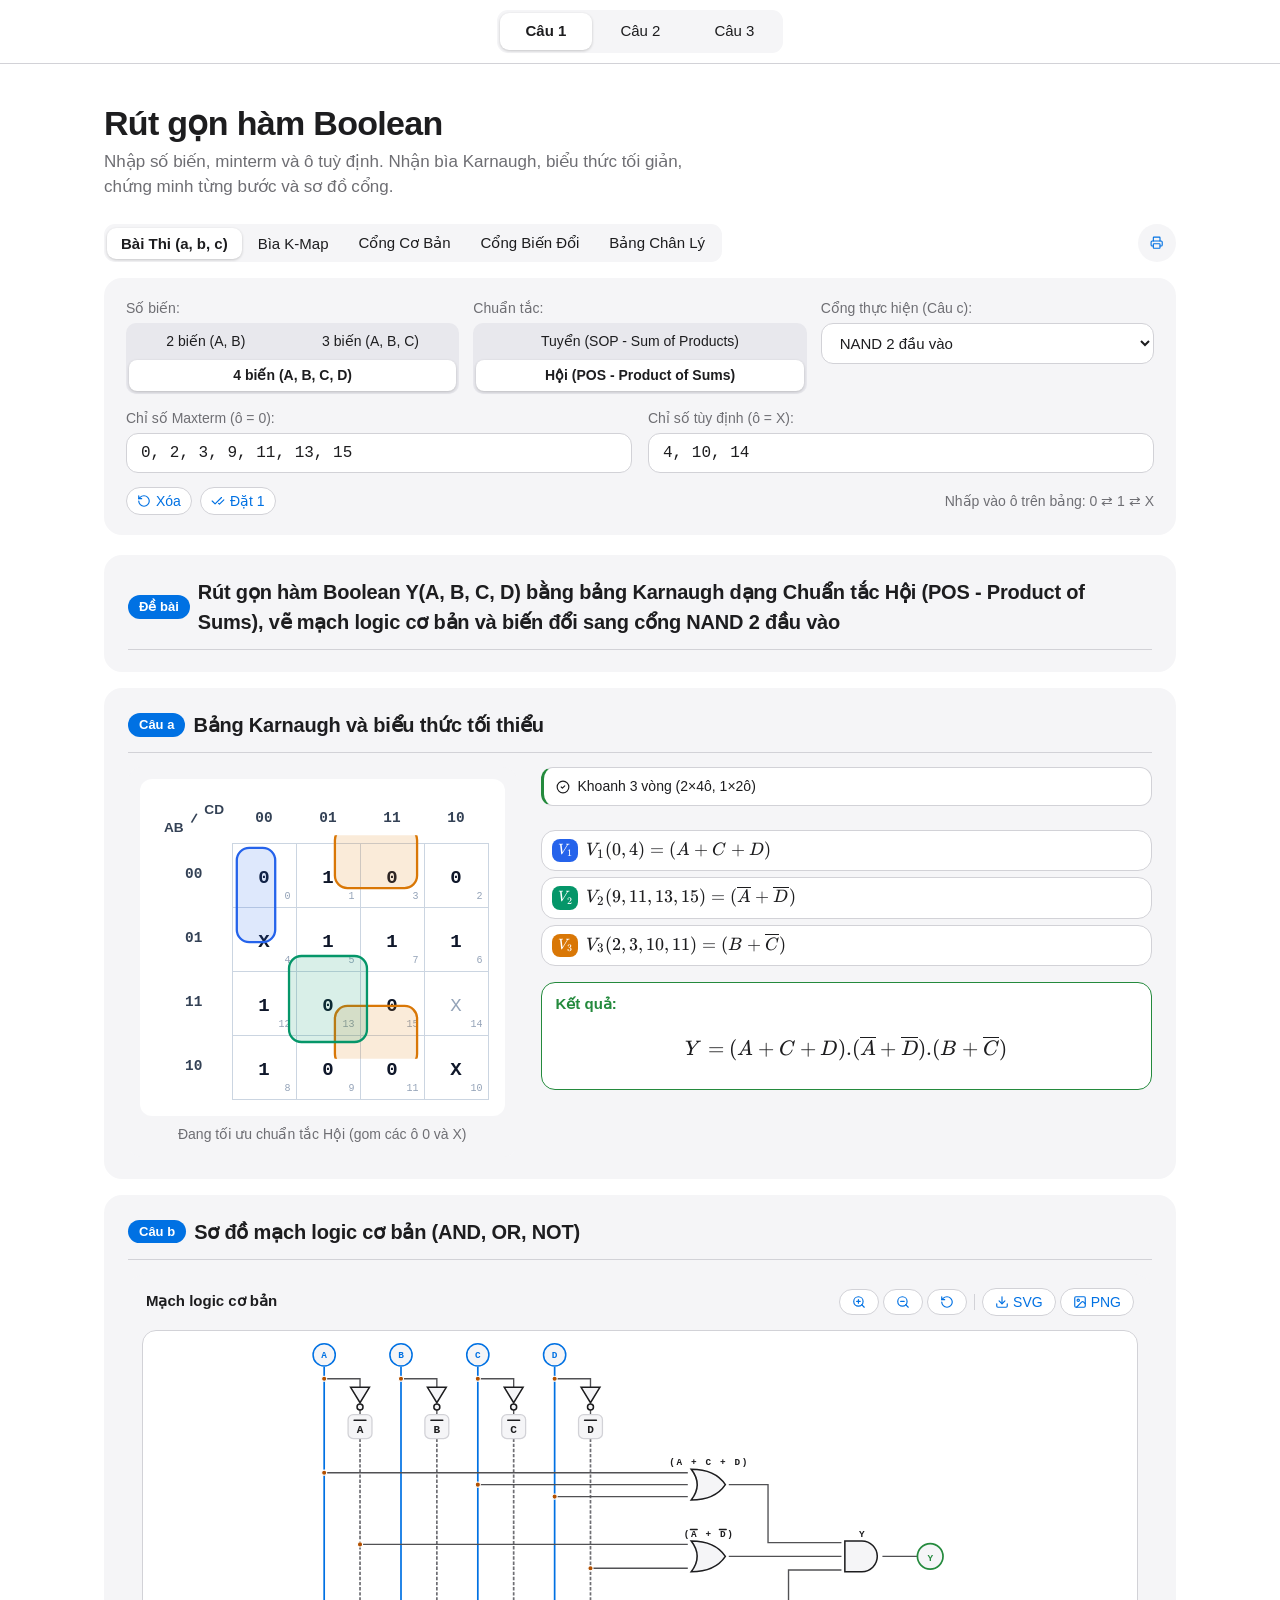
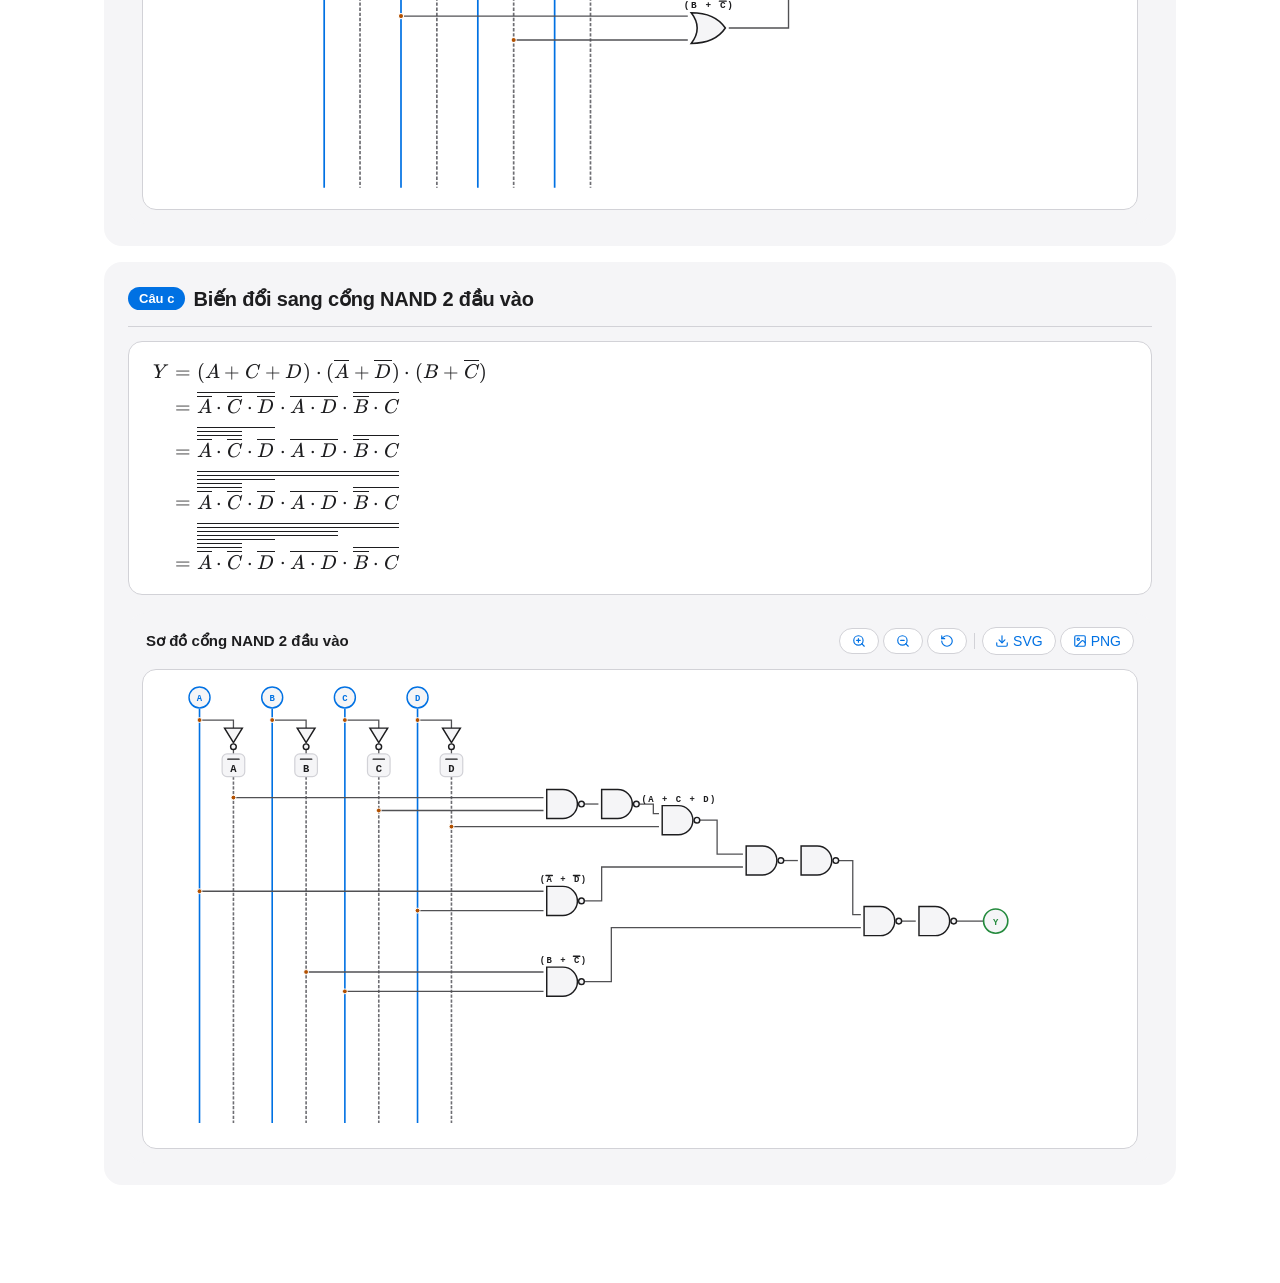
==== commit 9ca9bd16: "Add files via upload" ====
--- a/index.html
+++ b/index.html
@@ -58,8 +58,8 @@
   <iframe id="fa" title="Câu 1 và câu 2" hidden></iframe>
   <iframe id="fb" title="Câu 3" hidden></iframe>
 </div>
-<script id="da" type="application/json">"\u003c!doctype html>\n\u003chtml lang=\"vi\">\n  \u003chead>\n    \u003cmeta charset=\"UTF-8\" />\n    \u003cmeta name=\"viewport\" content=\"width=device-width, initial-scale=1.0\" />\n    \u003ctitle>Hghktdts - Kỹ Thuật Điện Tử Số\u003c/title>\n    \u003cmeta name=\"description\" content=\"Giải bảng Karnaugh, rút gọn hàm Boolean, thiết kế mạch tổ hợp.\" />\n    \u003clink rel=\"icon\" type=\"image/svg+xml\" href=\"data:image/svg+xml,%3Csvg xmlns='http://www.w3.org/2000/svg' viewBox='0 0 32 32'%3E%3Crect width='32' height='32' fill='%23fff'/%3E%3C/svg%3E\">\n    \u003cstyle>@font-face{font-display:block;font-family:KaTeX_AMS;font-style:normal;font-weight:400;src:url([data-uri]) format(\"woff2\")}@font-face{font-display:block;font-family:KaTeX_Caligraphic;font-style:normal;font-weight:700;src:url([data-uri]) format(\"woff2\")}@font-face{font-display:block;font-family:KaTeX_Caligraphic;font-style:normal;font-weight:400;src:url([data-uri]) format(\"woff2\")}@font-face{font-display:block;font-family:KaTeX_Fraktur;font-style:normal;font-weight:700;src:url([data-uri]) format(\"woff2\")}@font-face{font-display:block;font-family:KaTeX_Fraktur;font-style:normal;font-weight:400;src:url([data-uri]) format(\"woff2\")}@font-face{font-display:block;font-family:KaTeX_Main;font-style:normal;font-weight:700;src:url([data-uri]) format(\"woff2\")}@font-face{font-display:block;font-family:KaTeX_Main;font-style:italic;font-weight:700;src:url([data-uri]) format(\"woff2\")}@font-face{font-display:block;font-family:KaTeX_Main;font-style:italic;font-weight:400;src:url([data-uri]) format(\"woff2\")}@font-face{font-display:block;font-family:KaTeX_Main;font-style:normal;font-weight:400;src:url([data-uri]) format(\"woff2\")}@font-face{font-display:block;font-family:KaTeX_Math;font-style:italic;font-weight:700;src:url([data-uri]) format(\"woff2\")}@font-face{font-display:block;font-family:KaTeX_Math;font-style:italic;font-weight:400;src:url([data-uri]) format(\"woff2\")}@font-face{font-display:block;font-family:KaTeX_SansSerif;font-style:normal;font-weight:700;src:url([data-uri]) format(\"woff2\")}@font-face{font-display:block;font-family:KaTeX_SansSerif;font-style:italic;font-weight:400;src:url([data-uri]) format(\"woff2\")}@font-face{font-display:block;font-family:KaTeX_SansSerif;font-style:normal;font-weight:400;src:url([data-uri]) format(\"woff2\")}@font-face{font-display:block;font-family:KaTeX_Script;font-style:normal;font-weight:400;src:url([data-uri]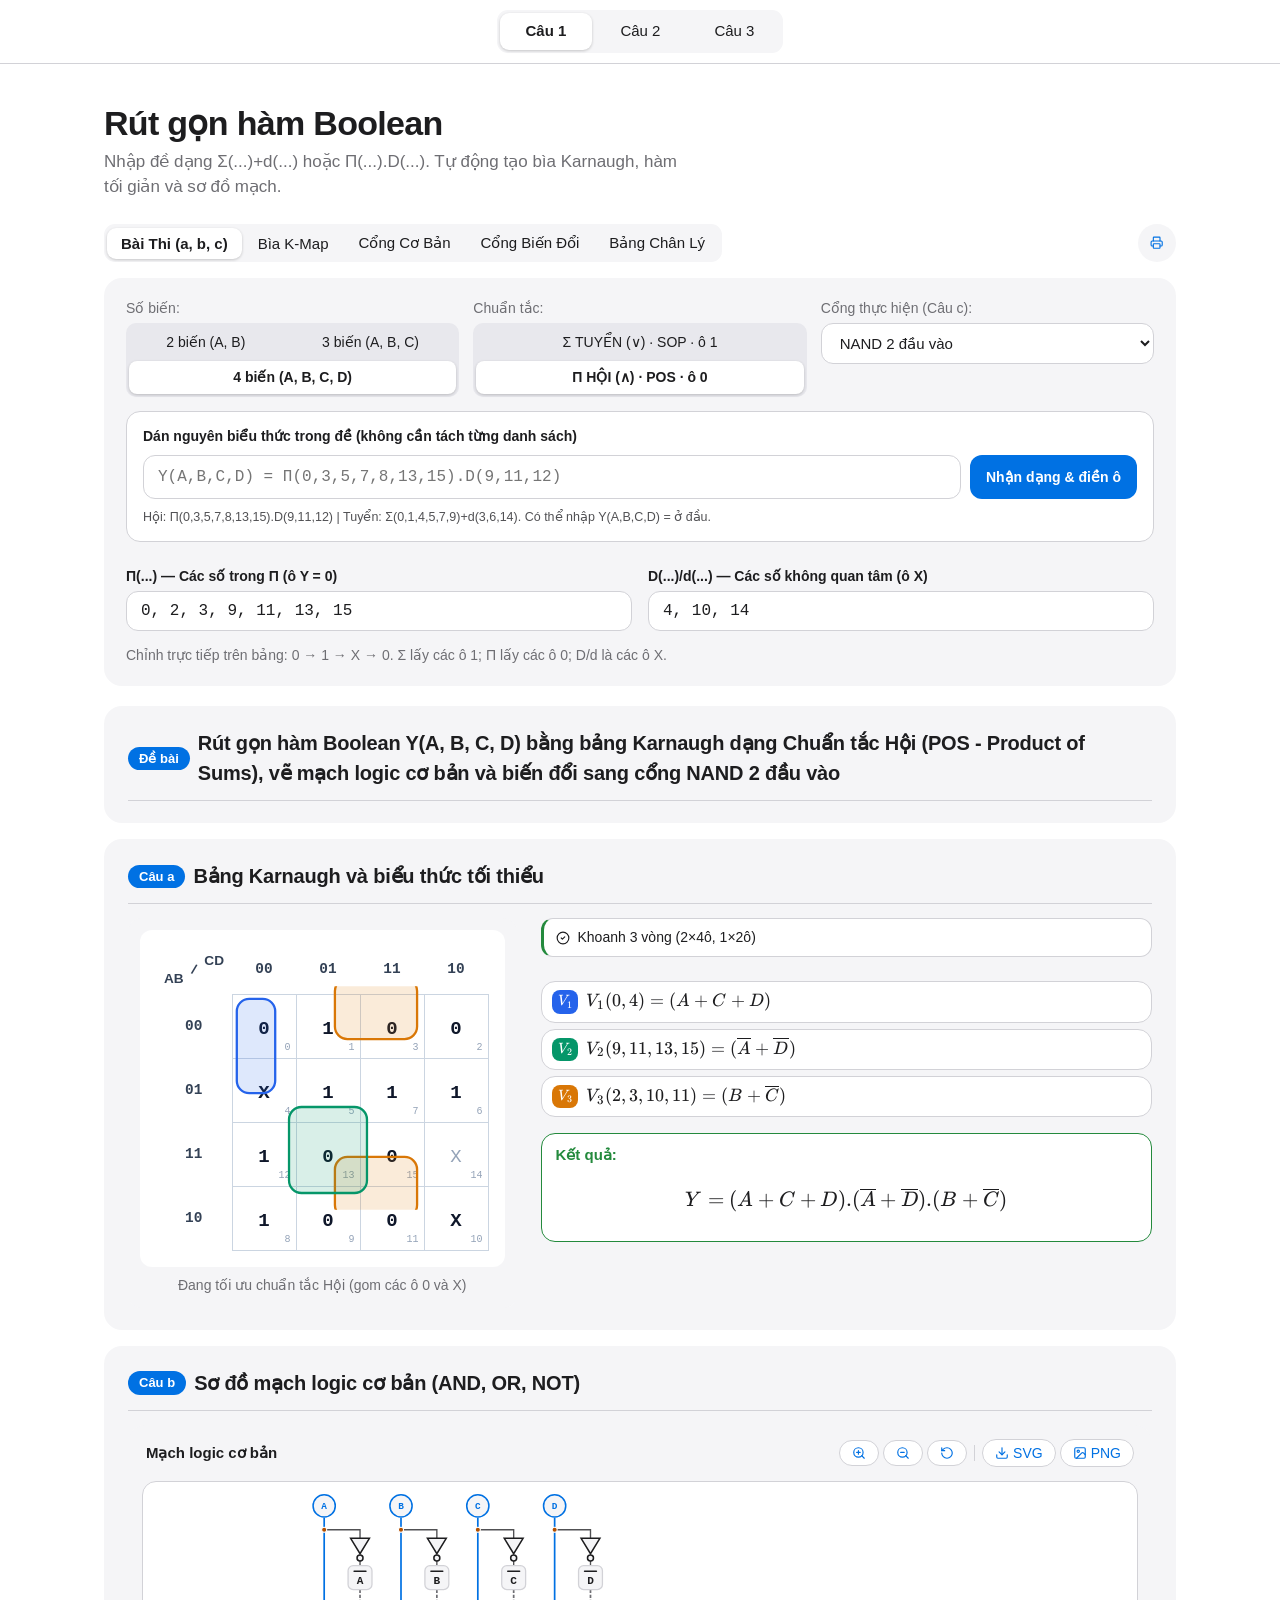
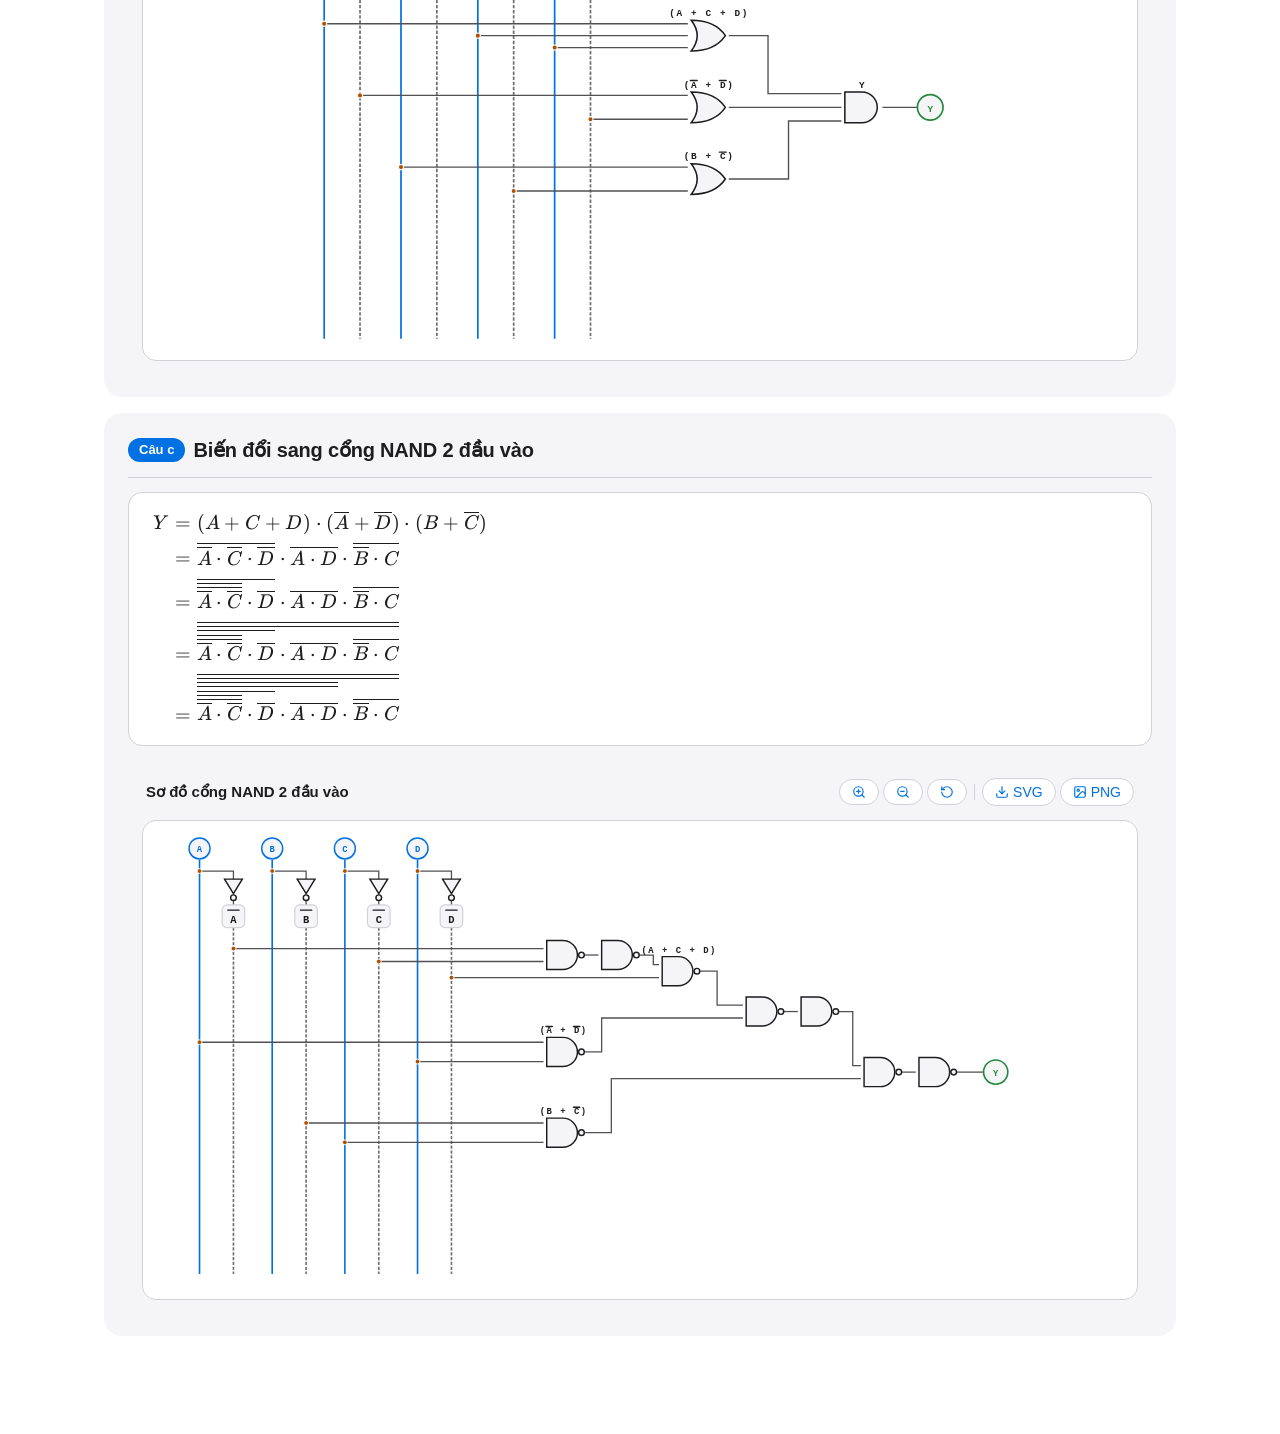
==== commit 9fdc2540: "Add files via upload" ====
--- a/index.html
+++ b/index.html
@@ -58,12 +58,12 @@
   <iframe id="fa" title="Câu 1 và câu 2" hidden></iframe>
   <iframe id="fb" title="Câu 3" hidden></iframe>
 </div>
-<script id="da" type="application/json">"\u003c!doctype html>\n\u003chtml lang=\"vi\">\n  \u003chead>\n    \u003cmeta charset=\"UTF-8\" />\n    \u003cmeta name=\"viewport\" content=\"width=device-width, initial-scale=1.0\" />\n    \u003ctitle>Hghktdts - Kỹ Thuật Điện Tử Số\u003c/title>\n    \u003cmeta name=\"description\" content=\"Giải bảng Karnaugh, rút gọn hàm Boolean, thiết kế mạch tổ hợp.\" />\n    \u003clink rel=\"icon\" type=\"image/svg+xml\" href=\"data:image/svg+xml,%3Csvg xmlns='http://www.w3.org/2000/svg' viewBox='0 0 32 32'%3E%3Crect width='32' height='32' fill='%23fff'/%3E%3C/svg%3E\">\n    \u003cstyle>@font-face{font-display:block;font-family:KaTeX_AMS;font-style:normal;font-weight:400;src:url([data-uri]) format(\"woff2\")}@font-face{font-display:block;font-family:KaTeX_Caligraphic;font-style:normal;font-weight:700;src:url([data-uri]) format(\"woff2\")}@font-face{font-display:block;font-family:KaTeX_Caligraphic;font-style:normal;font-weight:400;src:url([data-uri]) format(\"woff2\")}@font-face{font-display:block;font-family:KaTeX_Fraktur;font-style:normal;font-weight:700;src:url([data-uri]) format(\"woff2\")}@font-face{font-display:block;font-family:KaTeX_Fraktur;font-style:normal;font-weight:400;src:url([data-uri]) format(\"woff2\")}@font-face{font-display:block;font-family:KaTeX_Main;font-style:normal;font-weight:700;src:url([data-uri]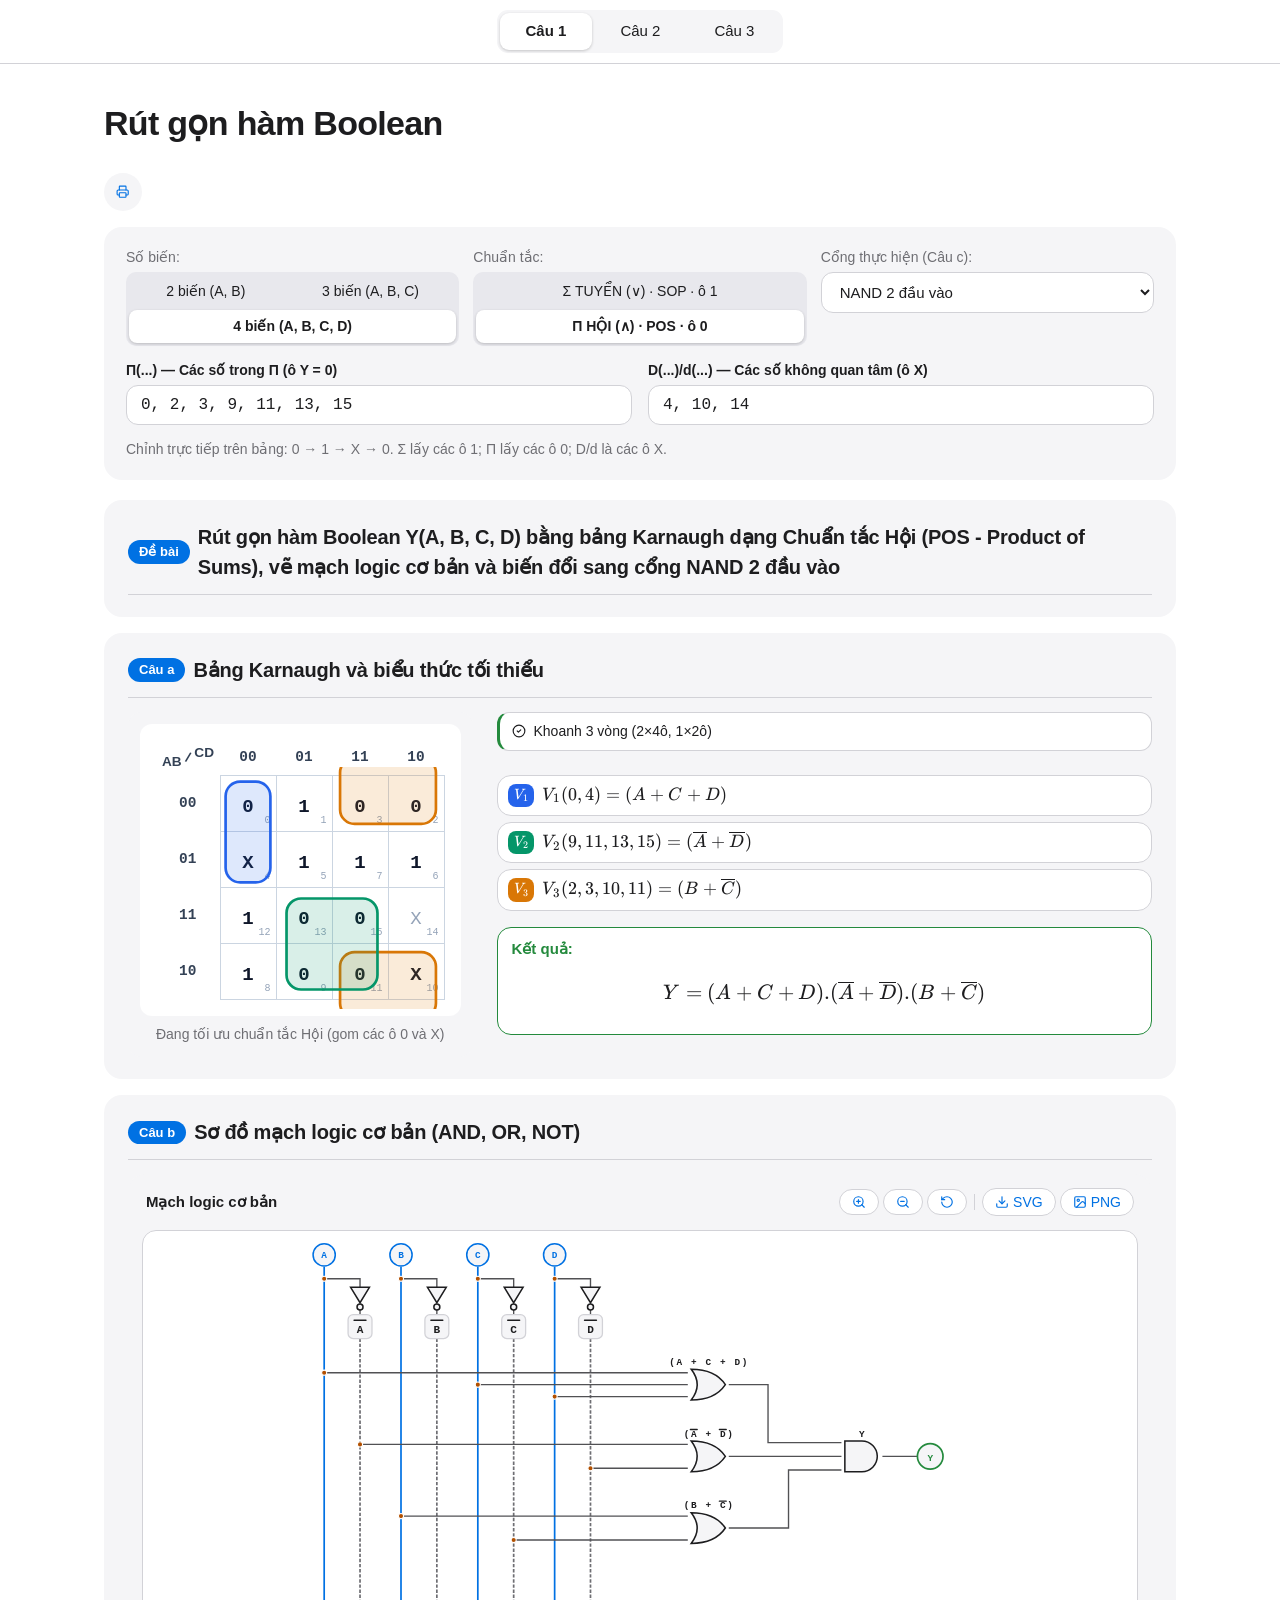
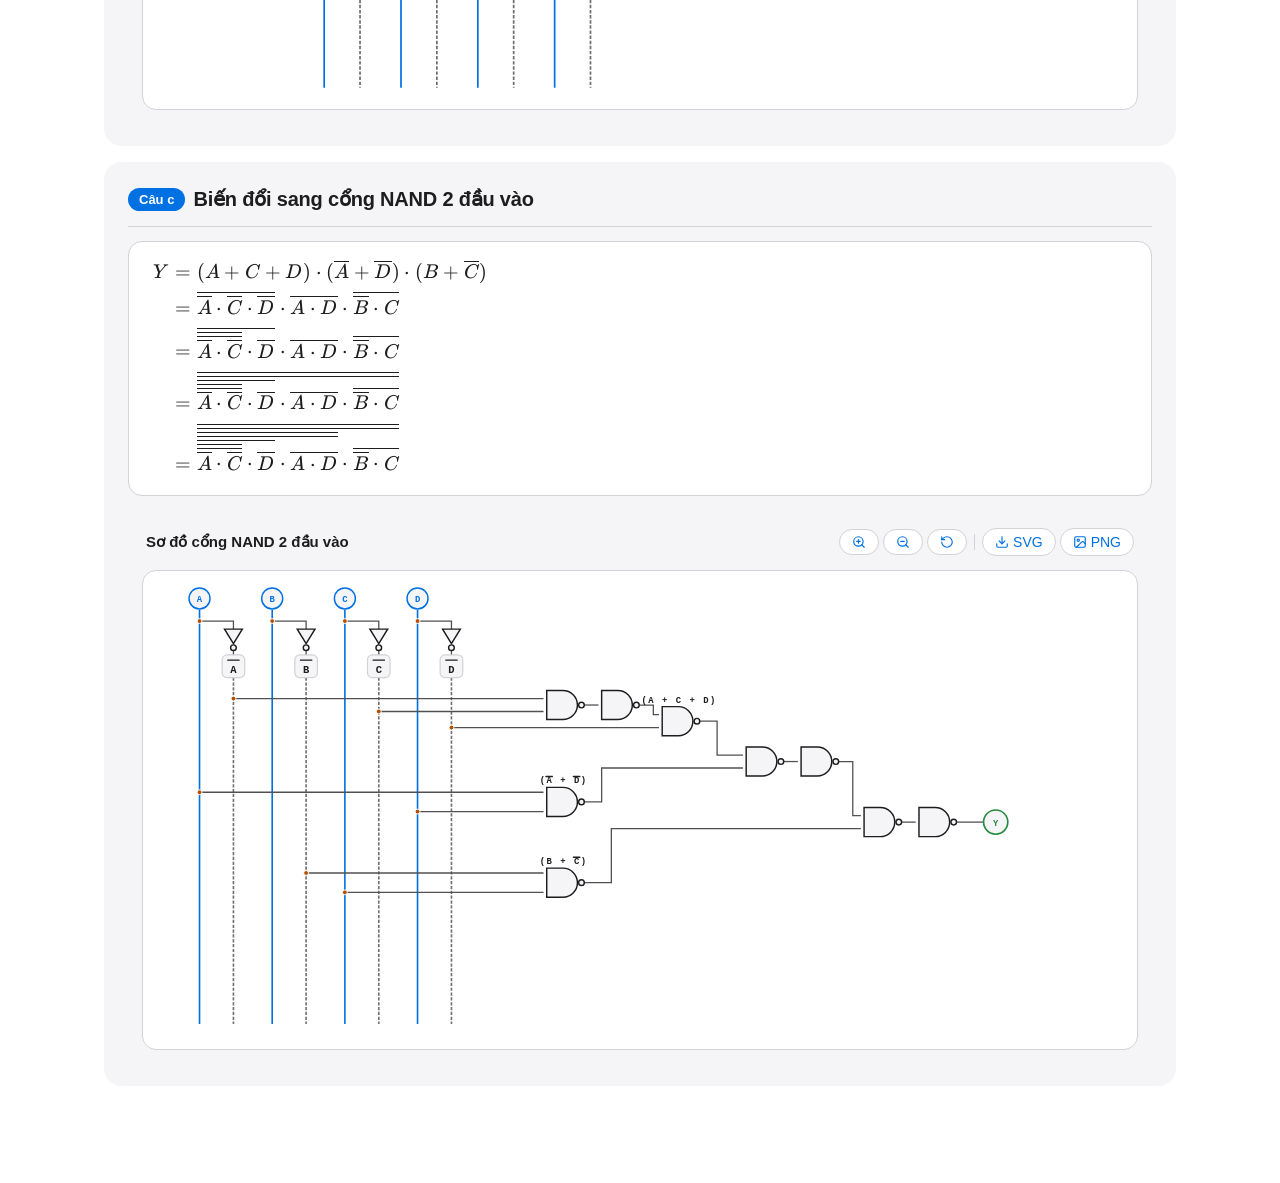
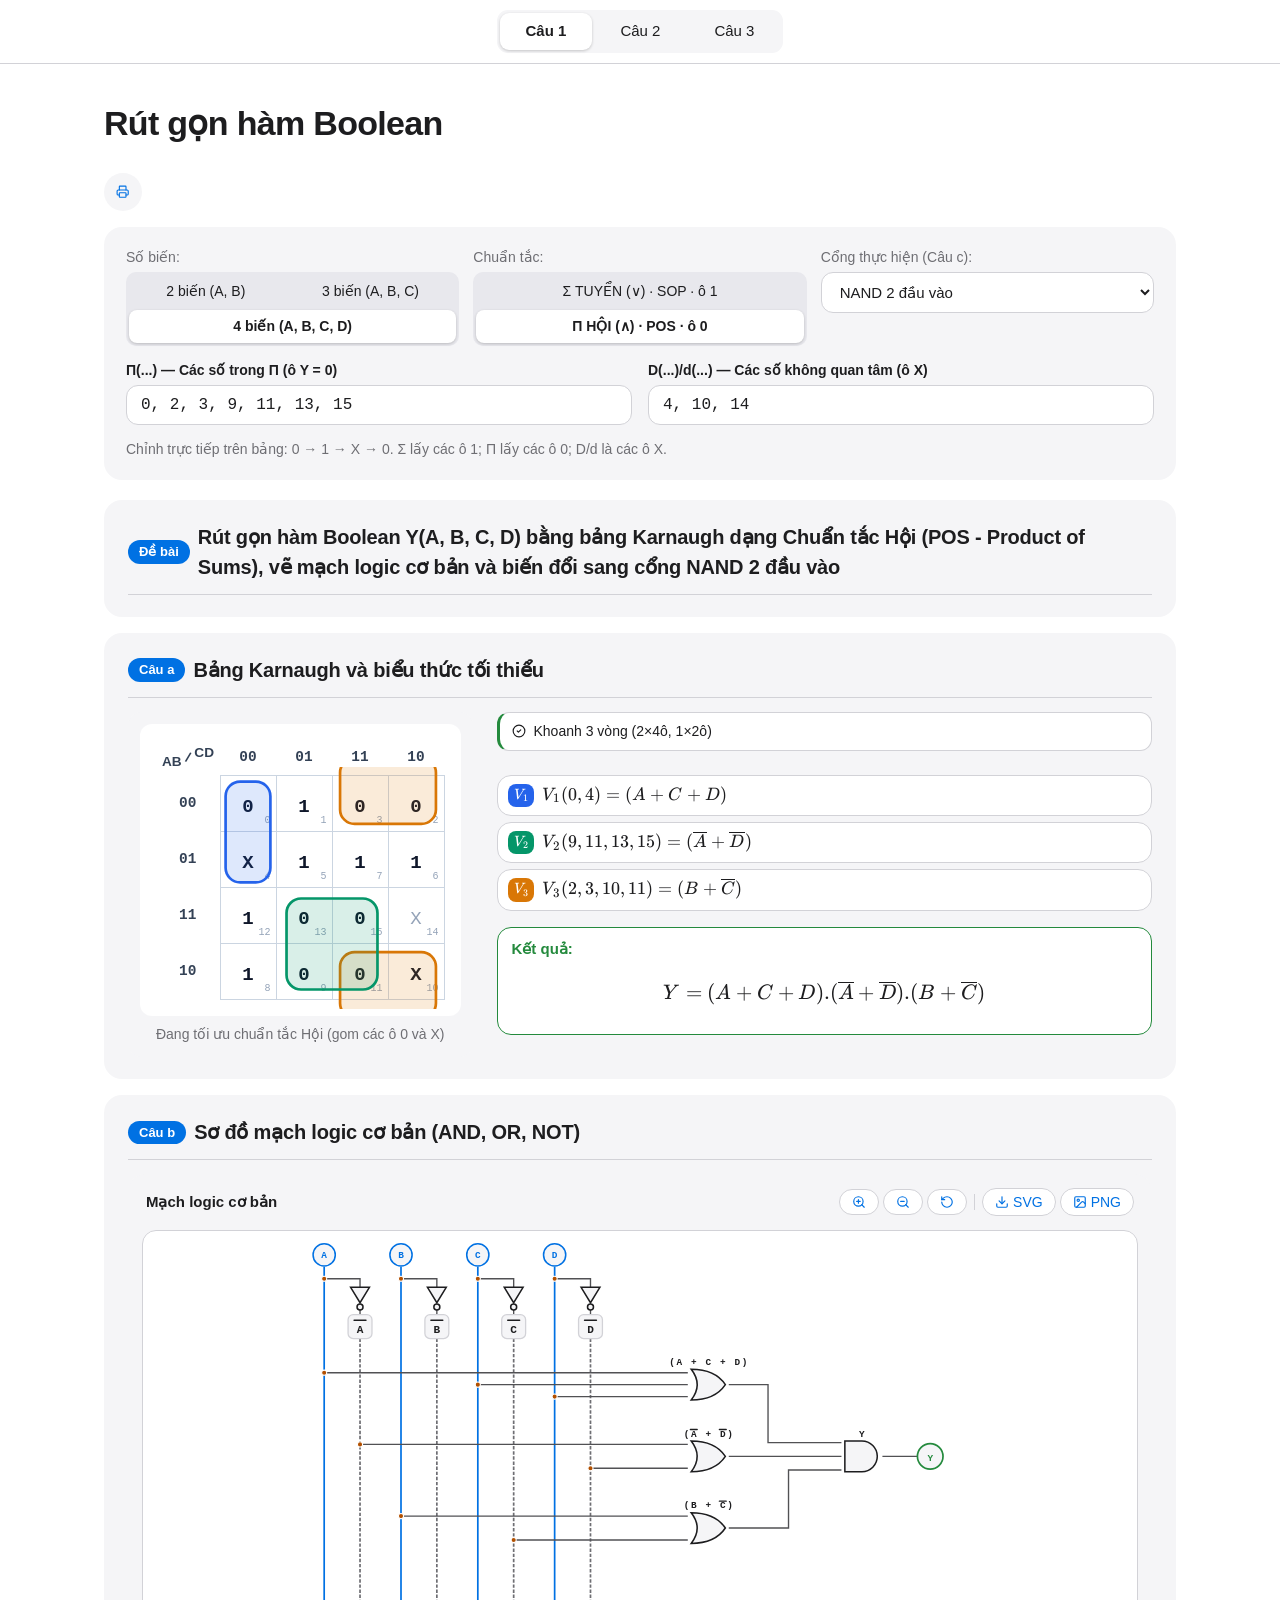
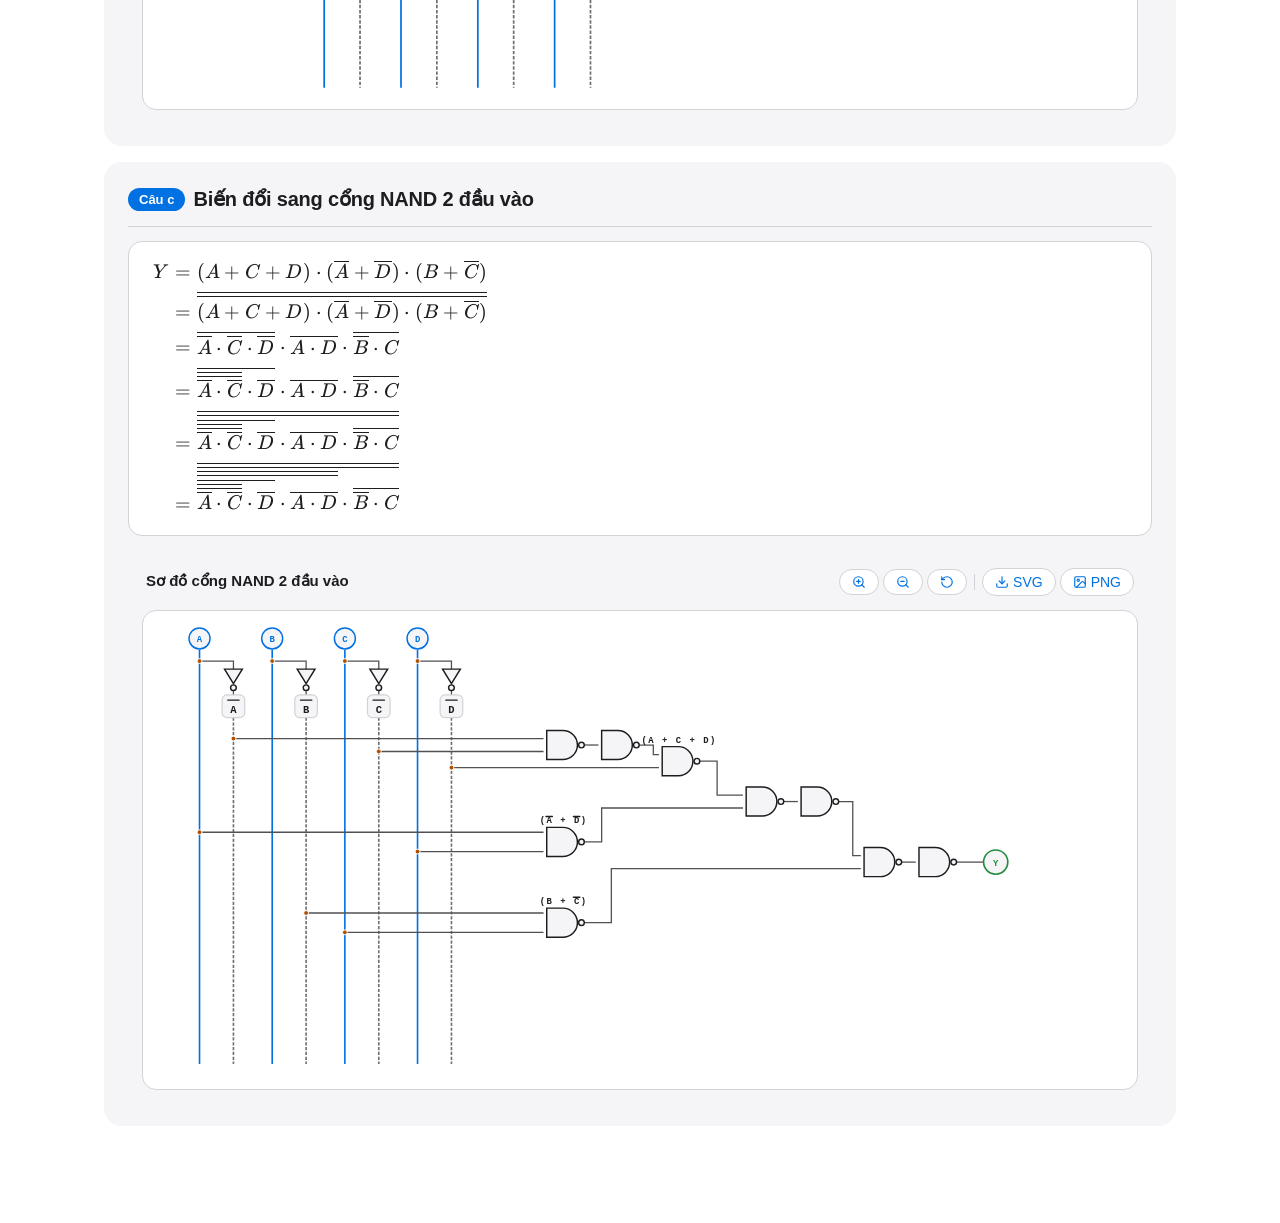
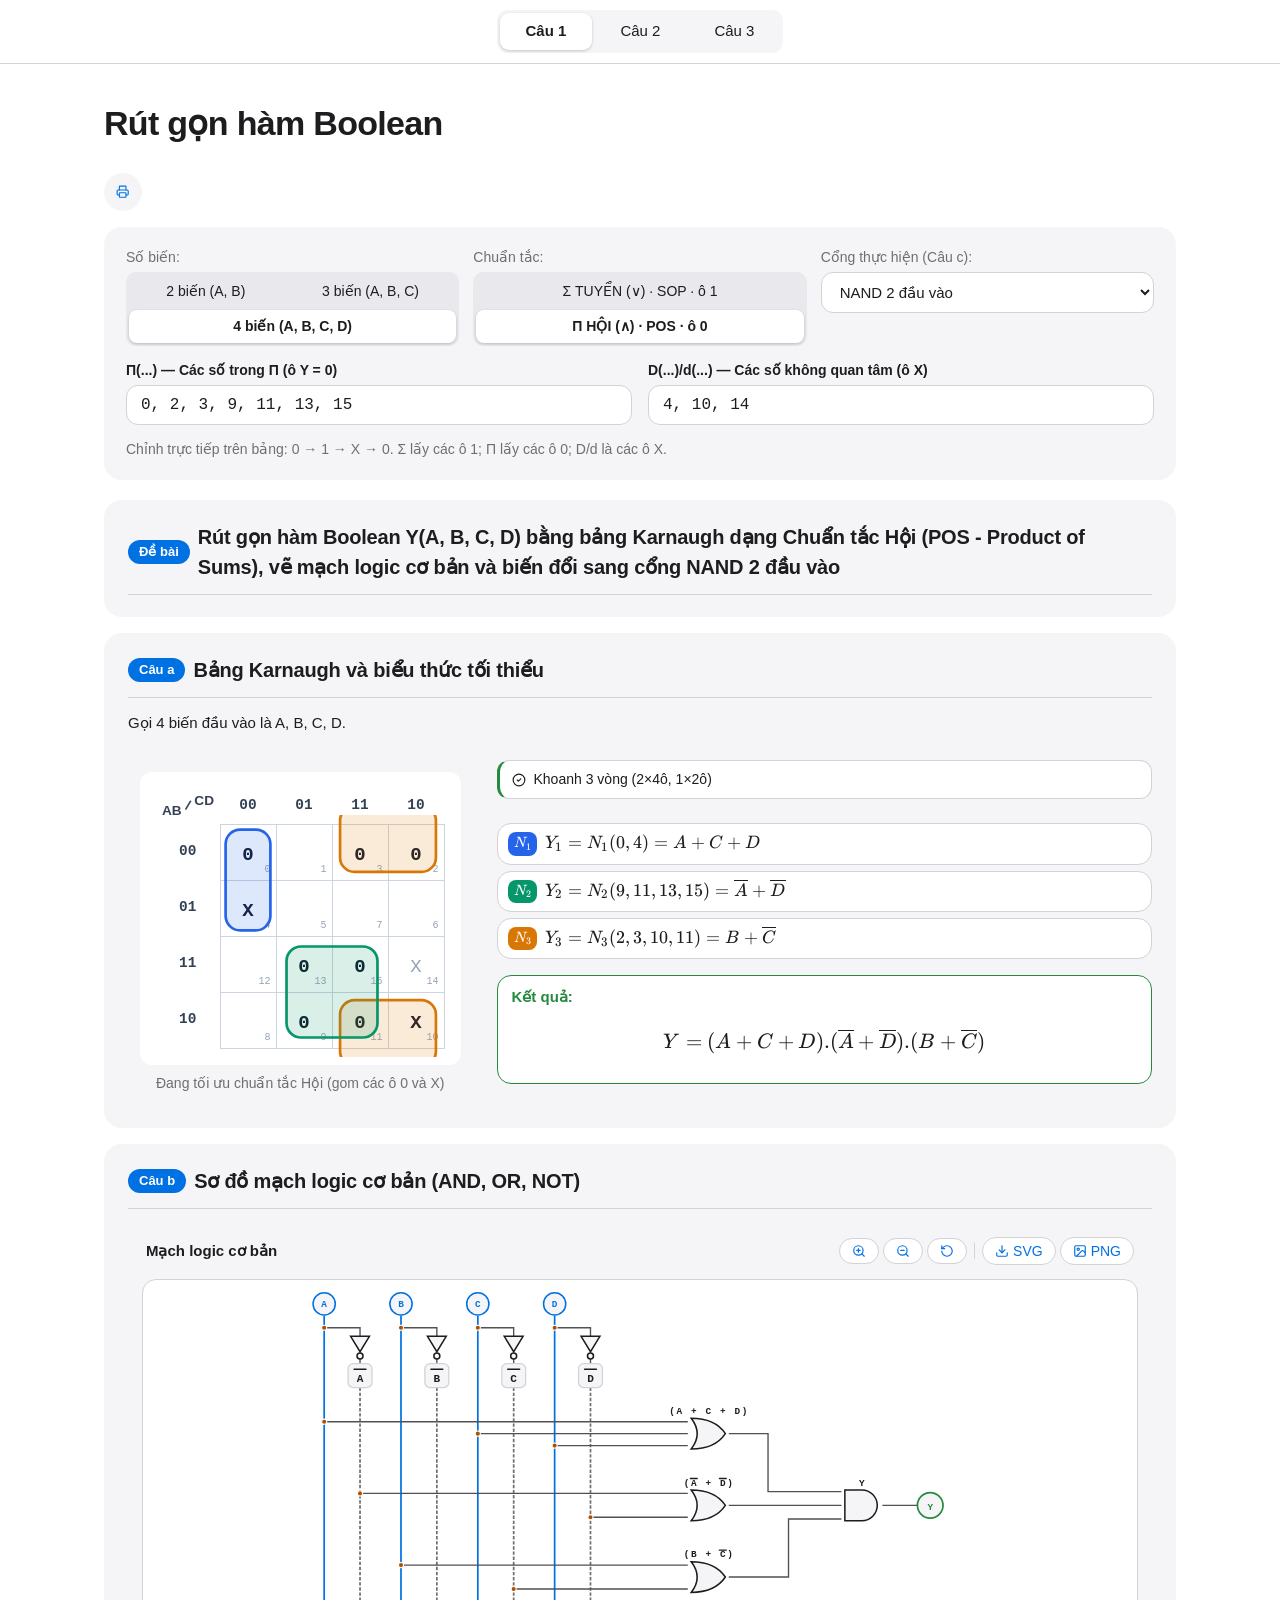
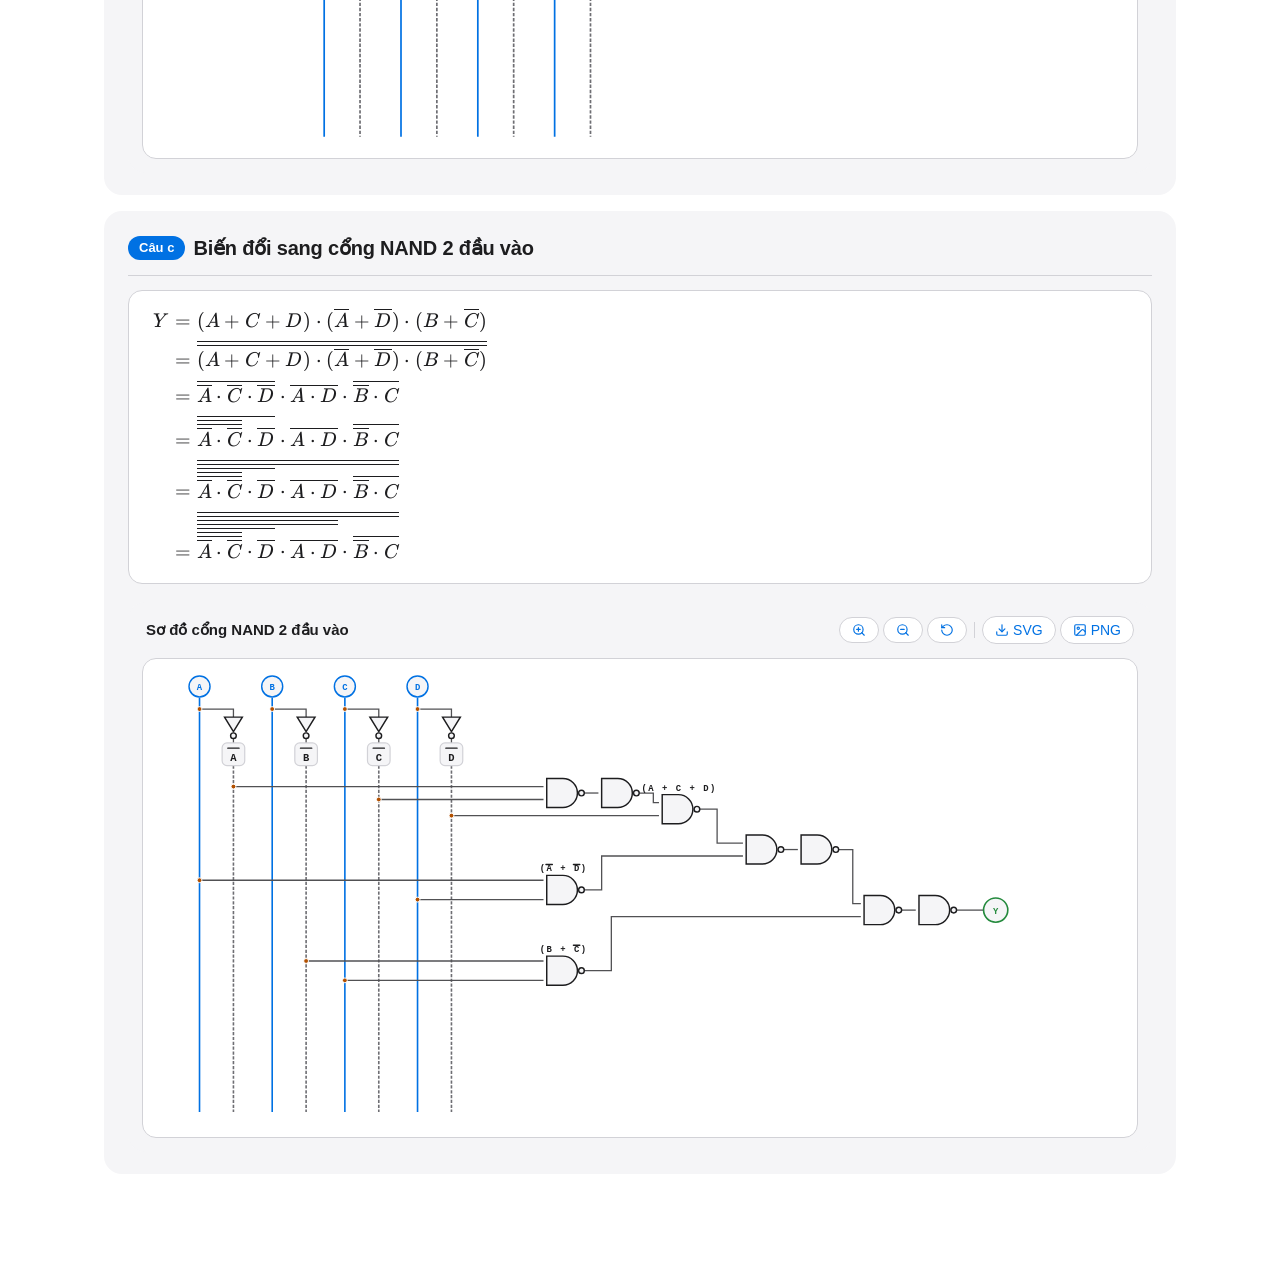
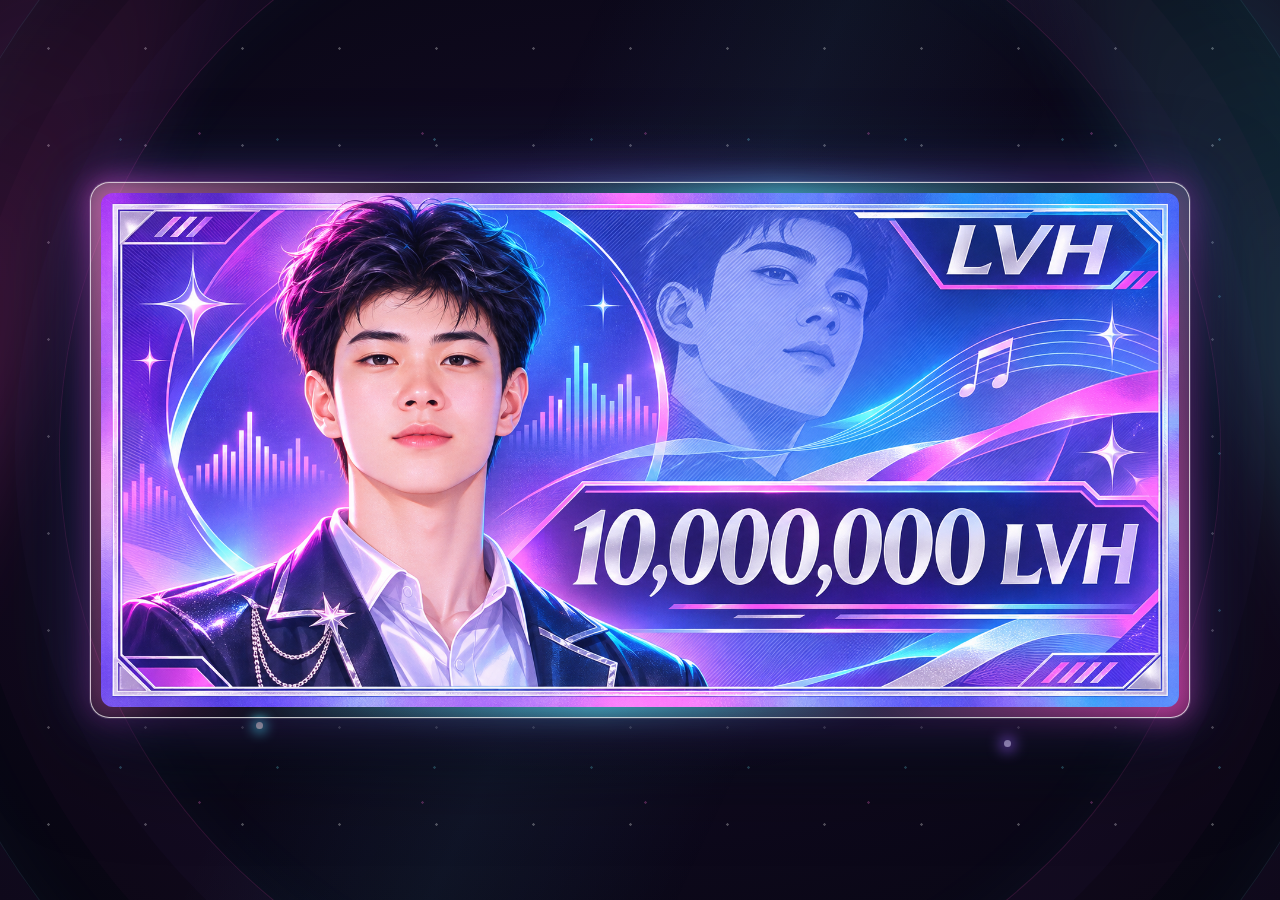
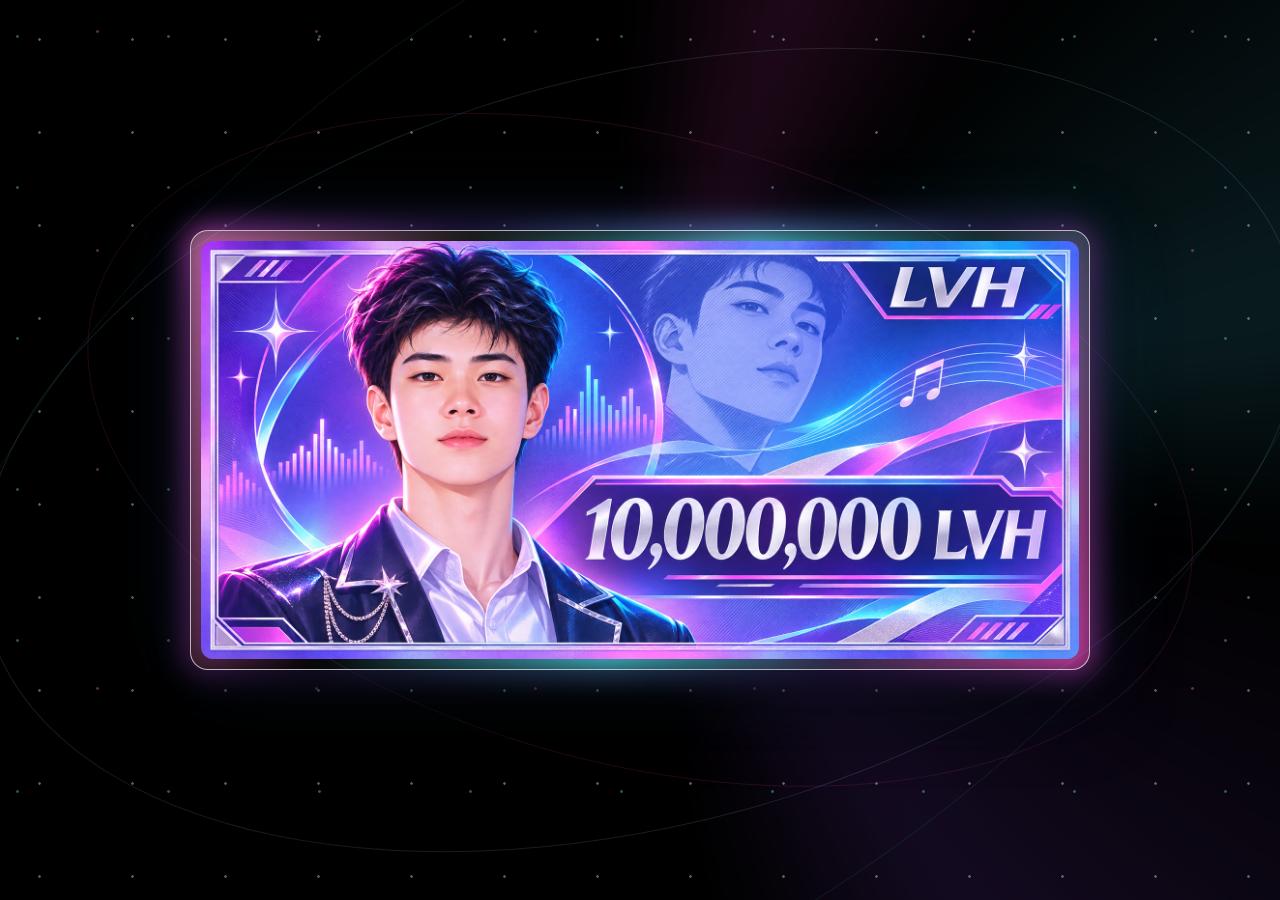
